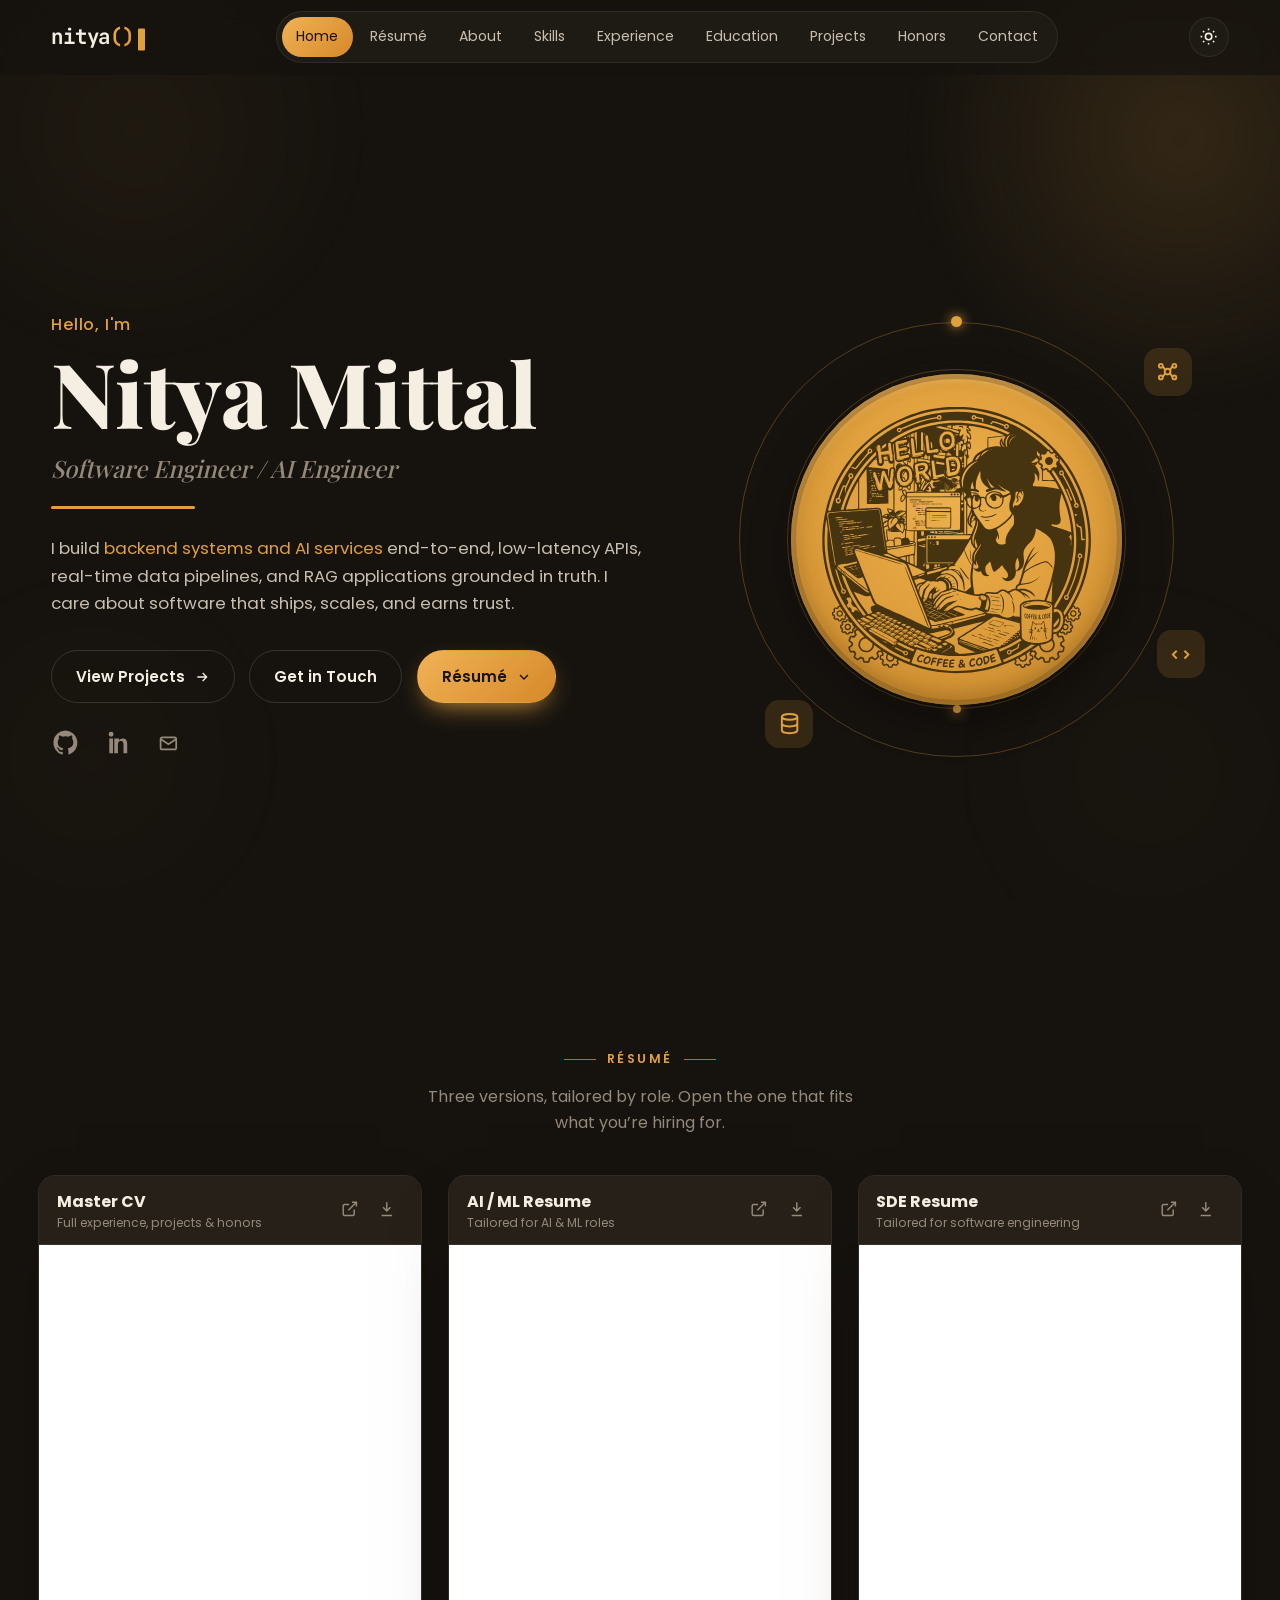
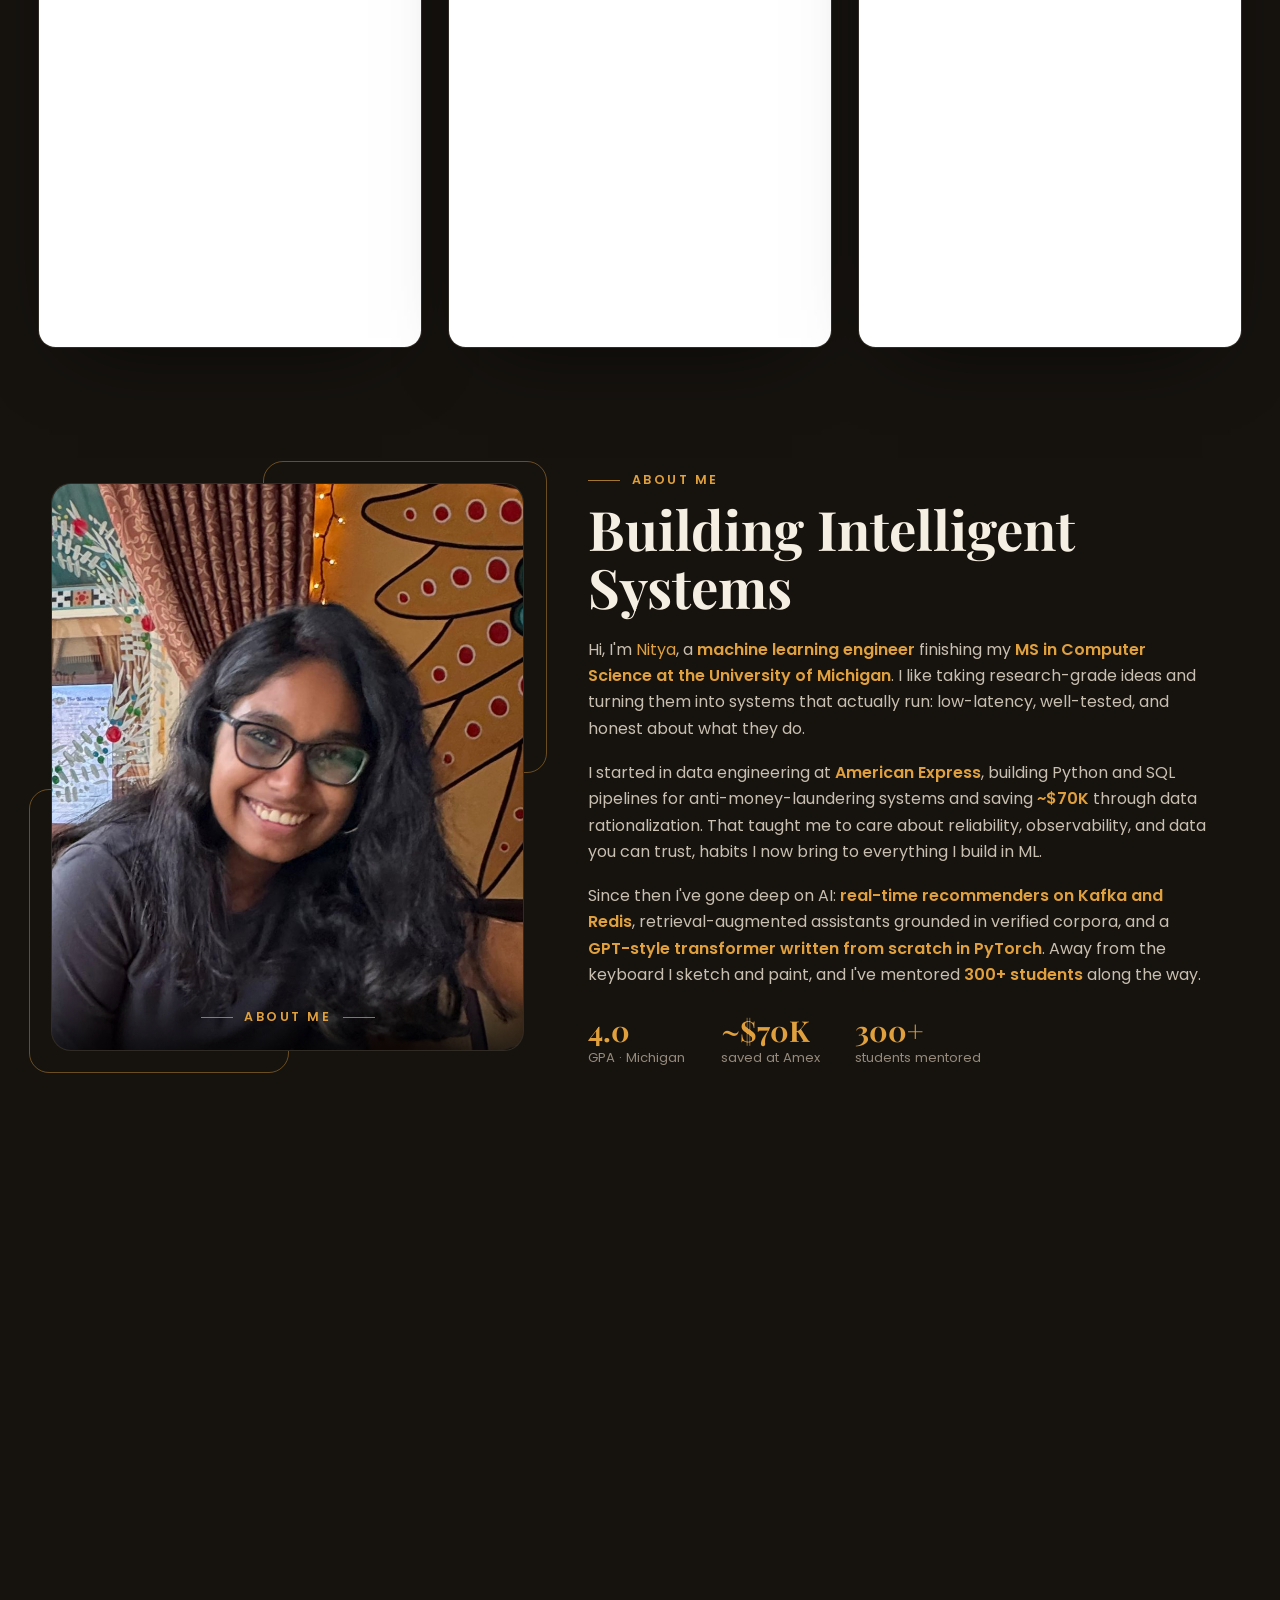
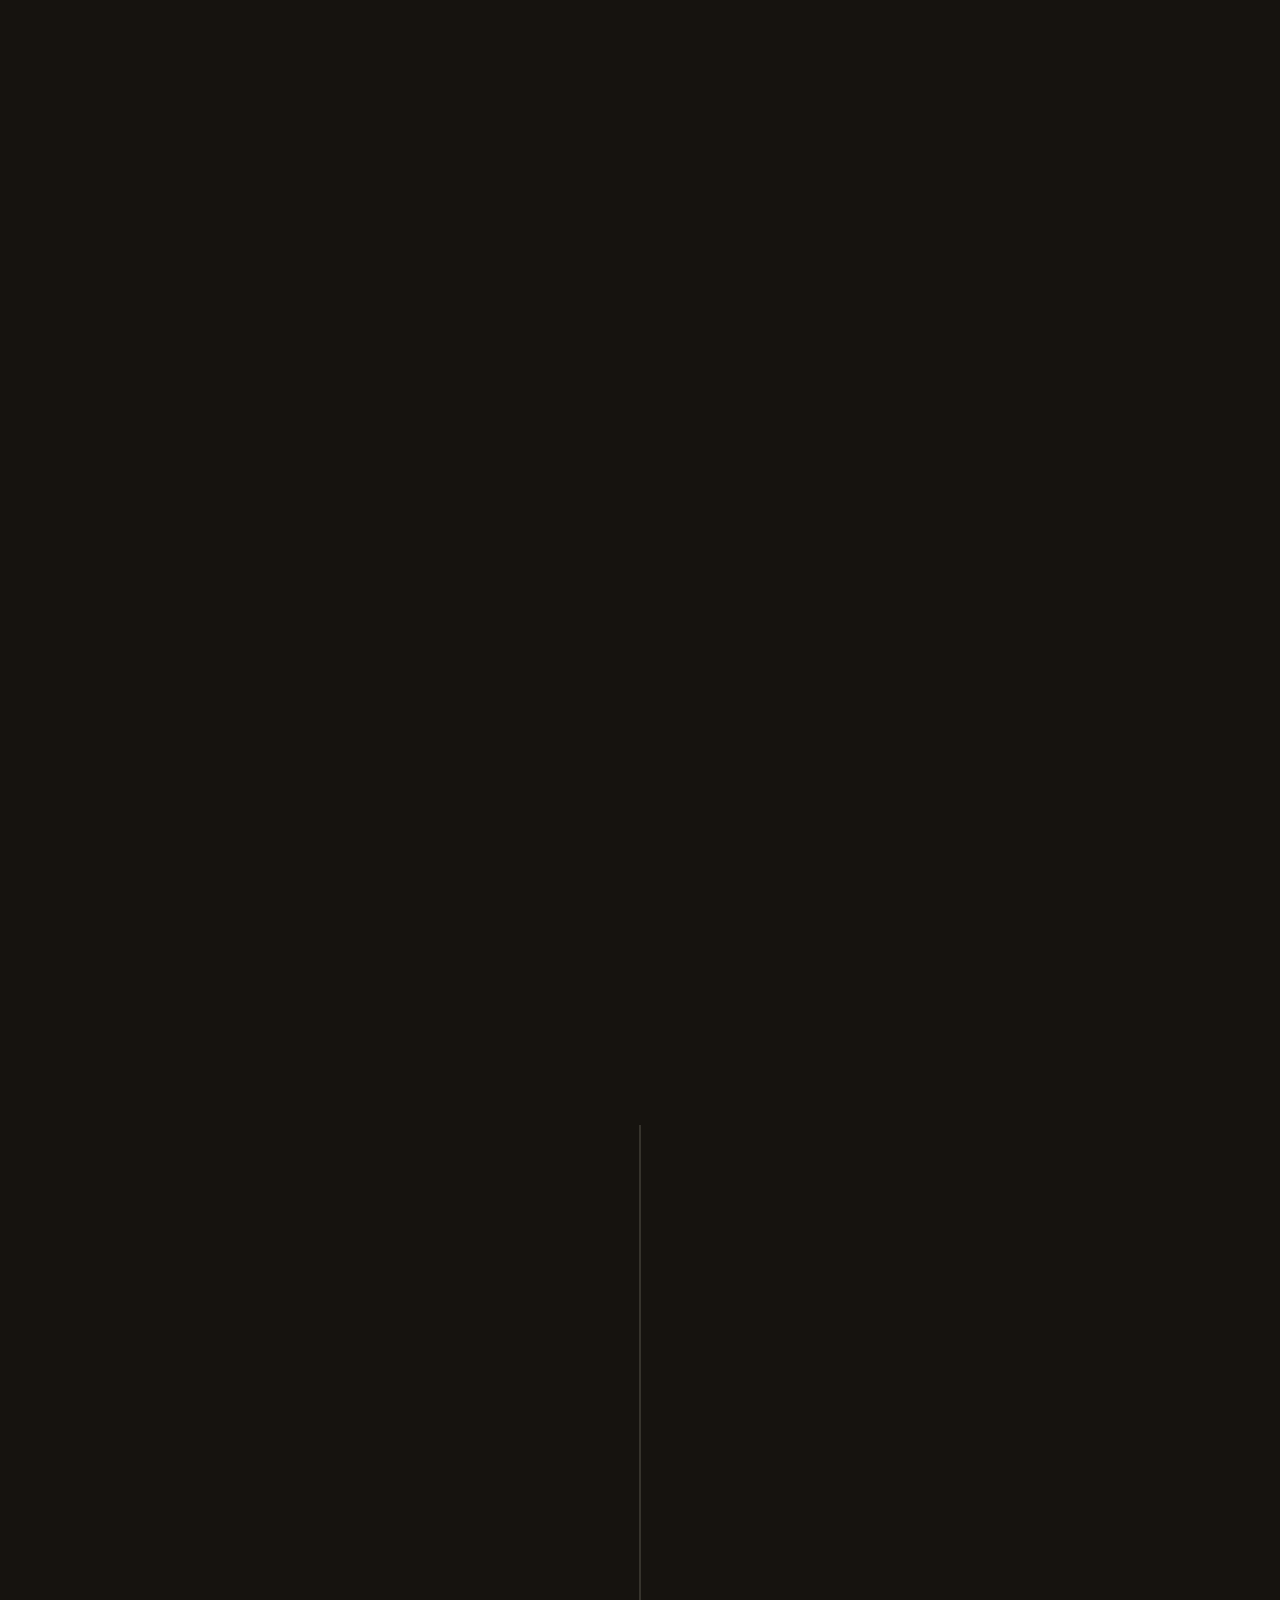
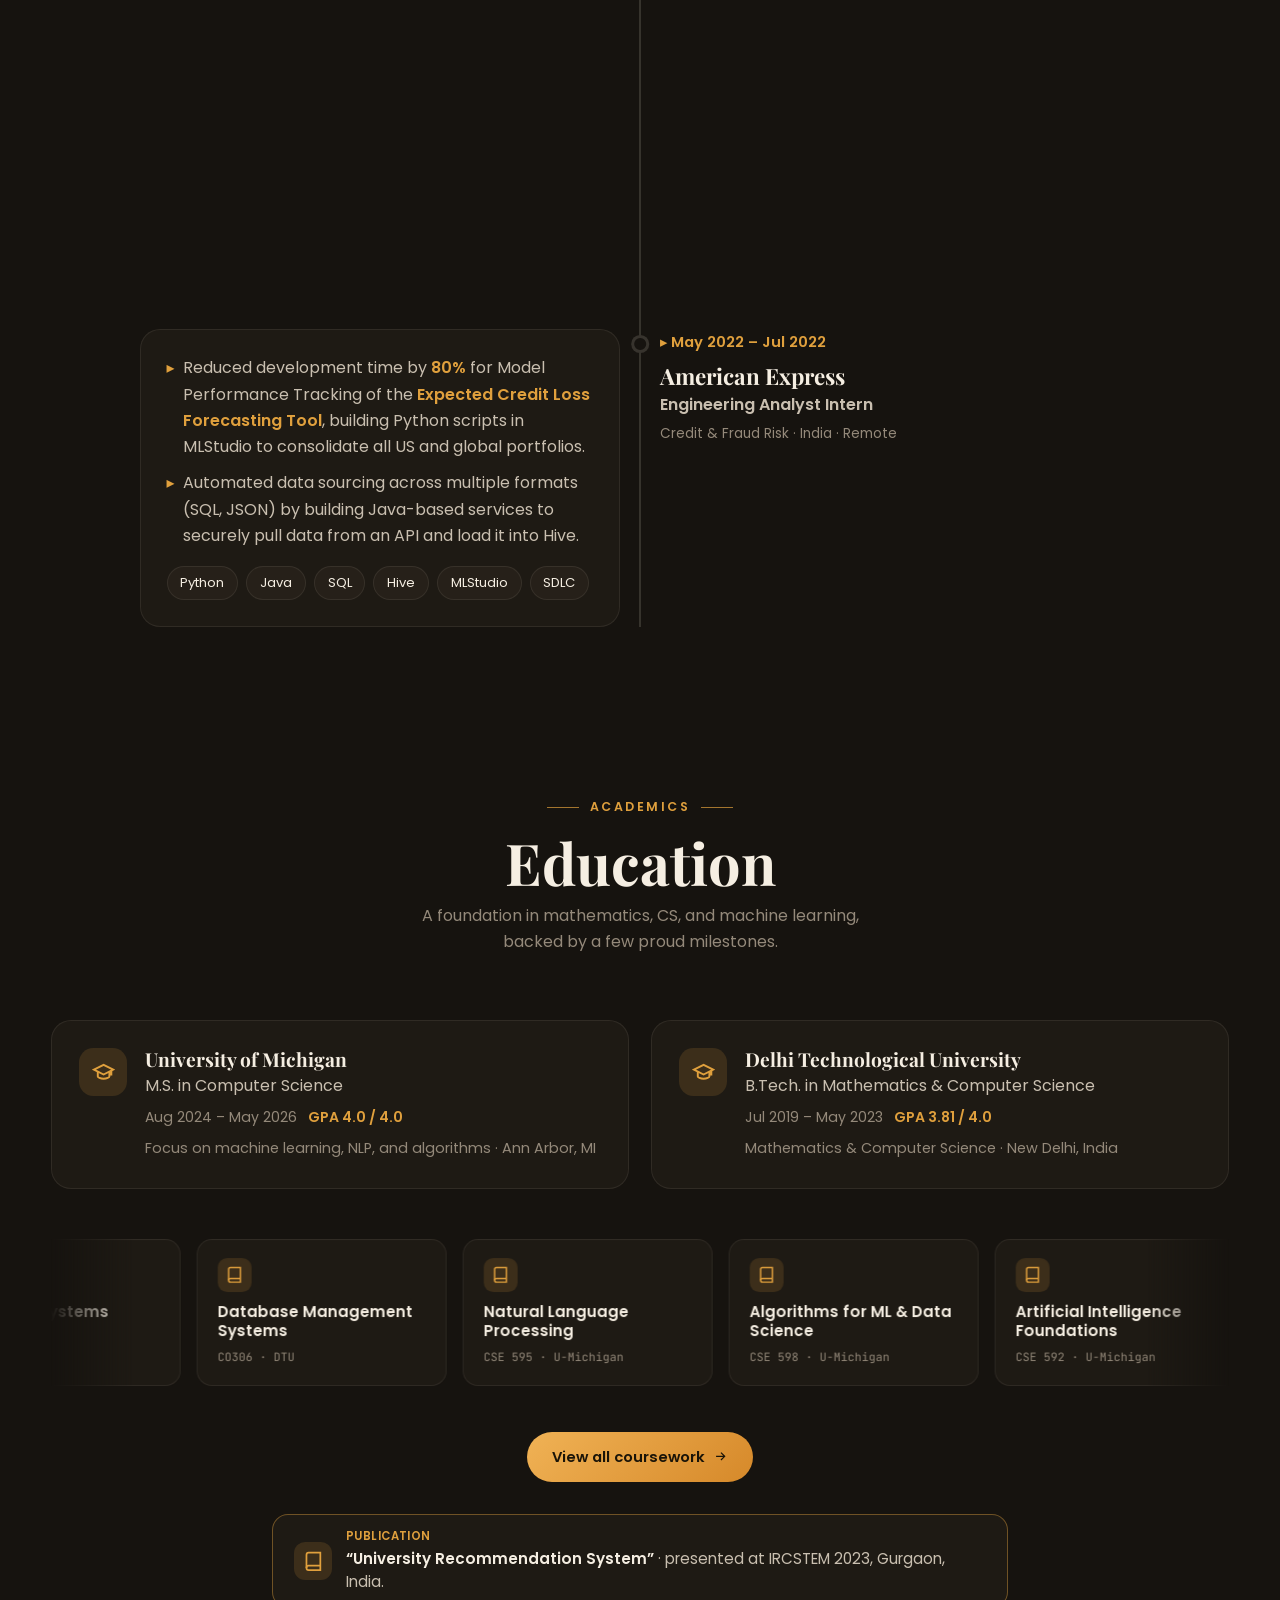
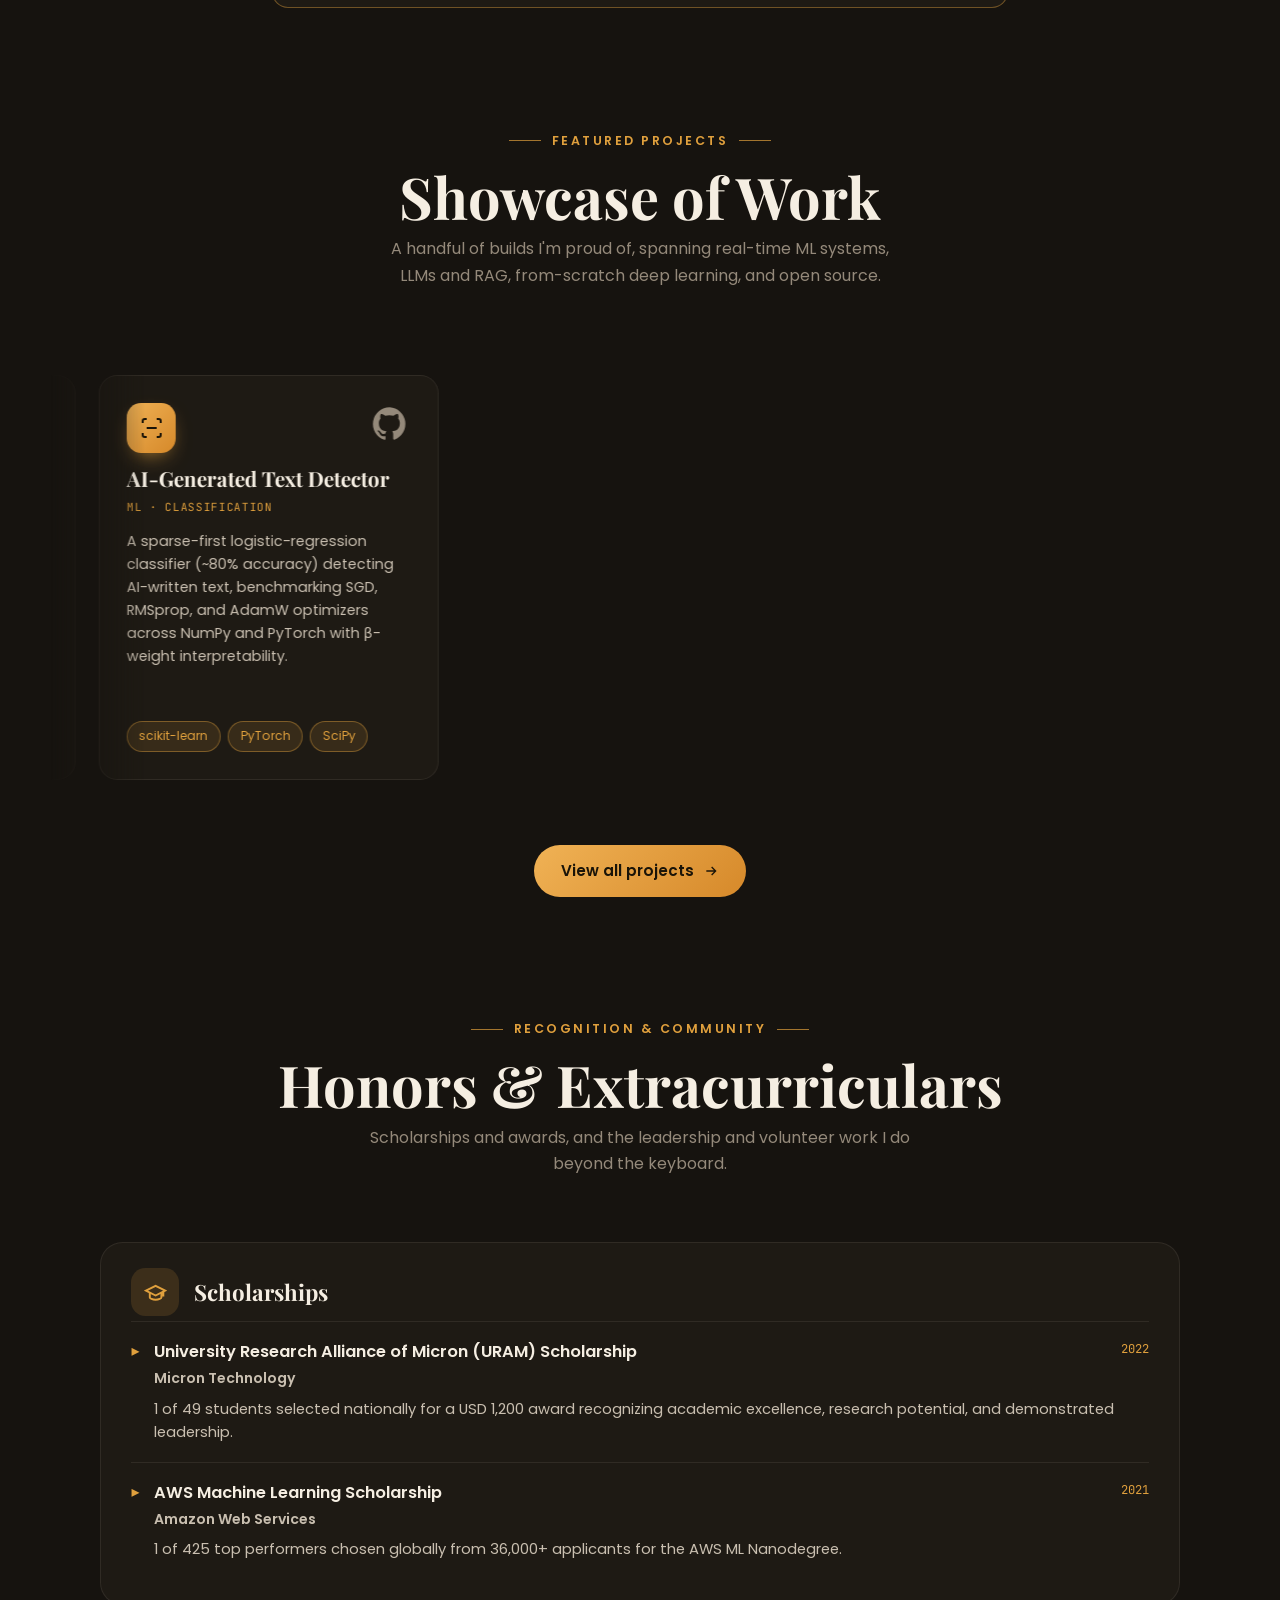
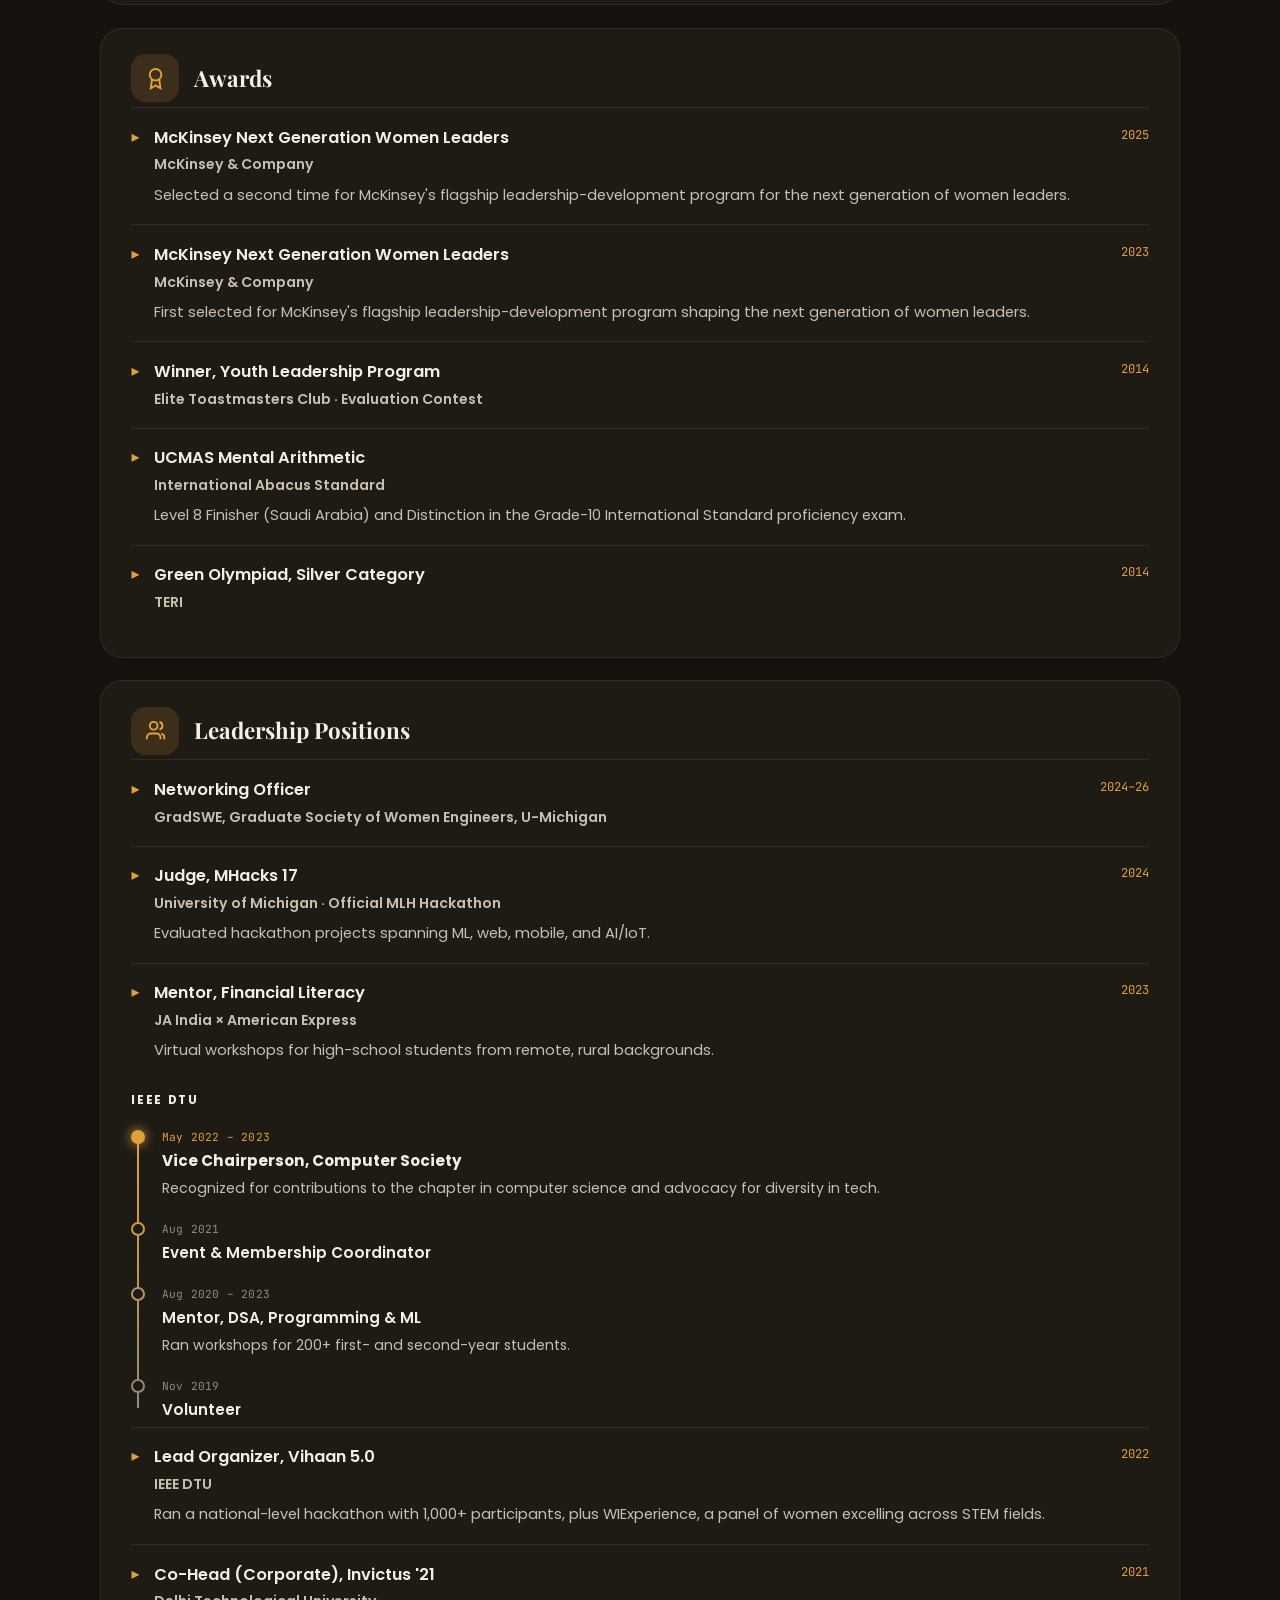
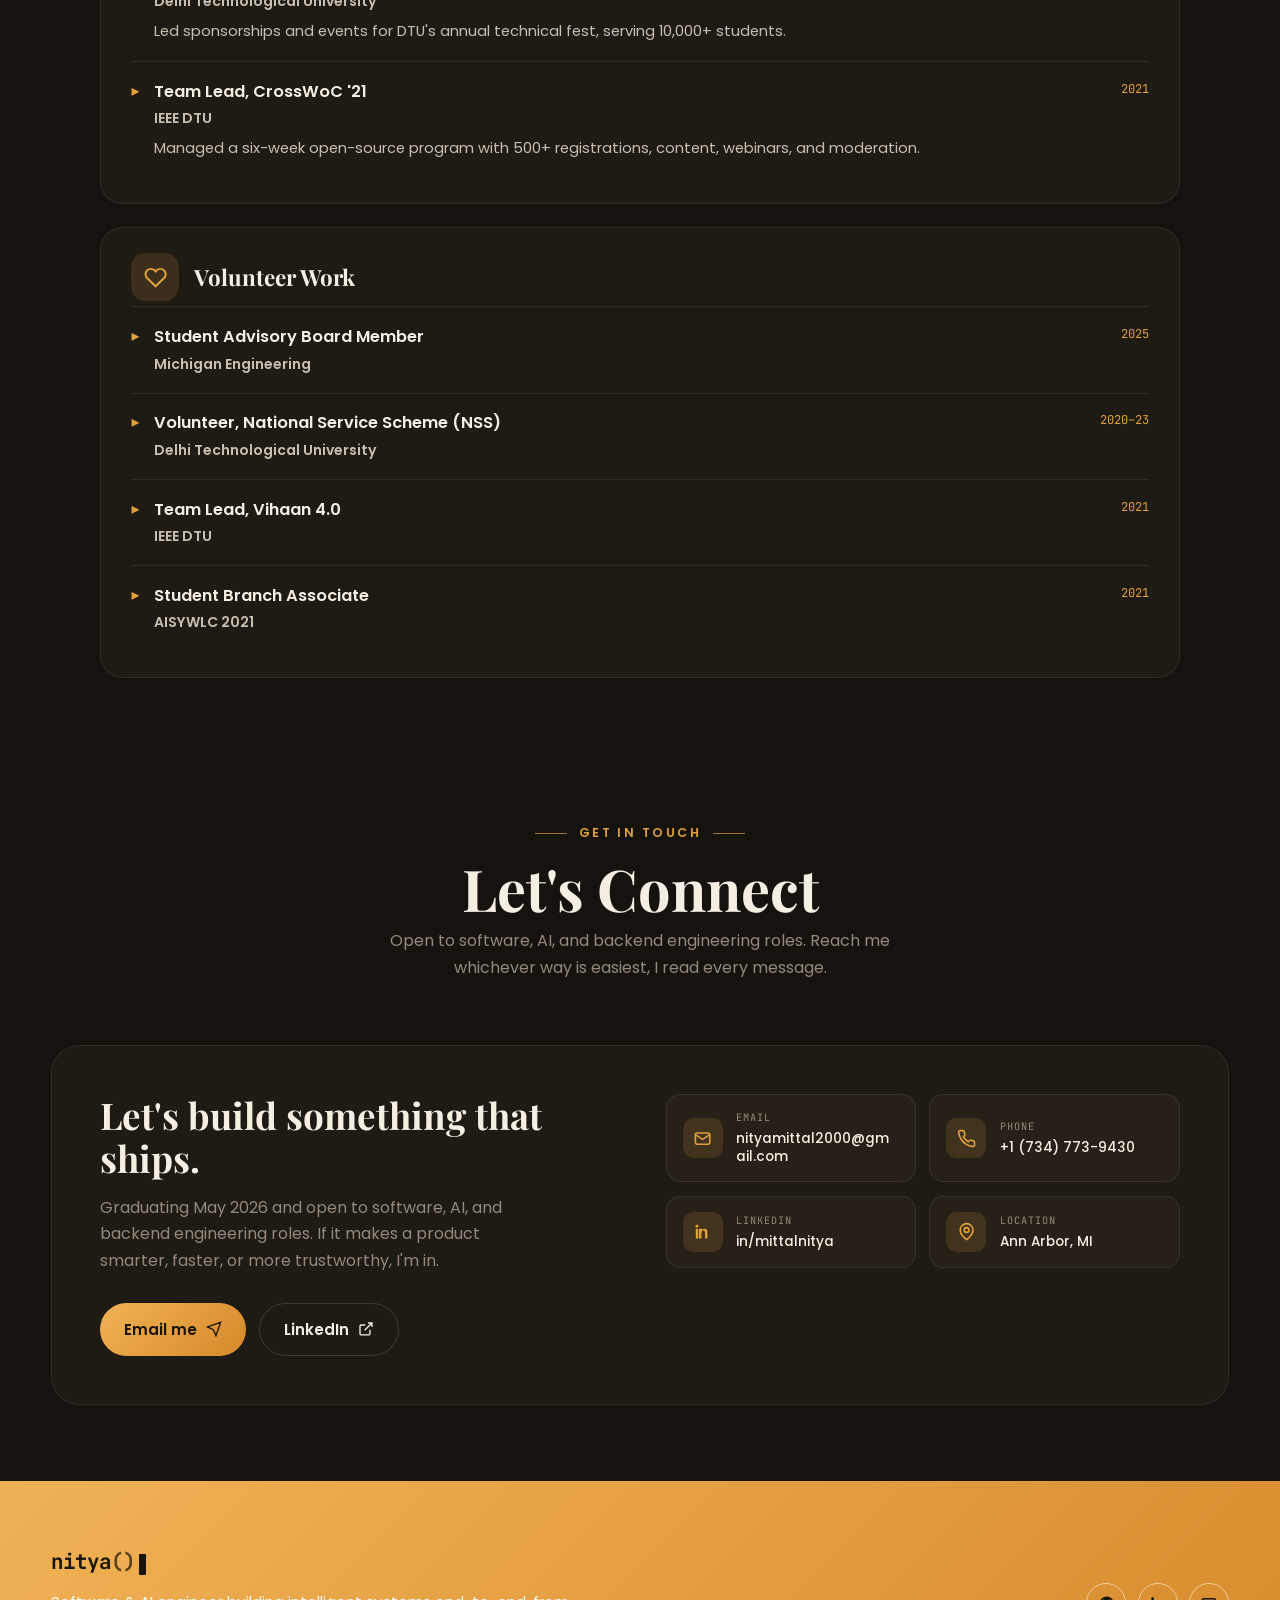
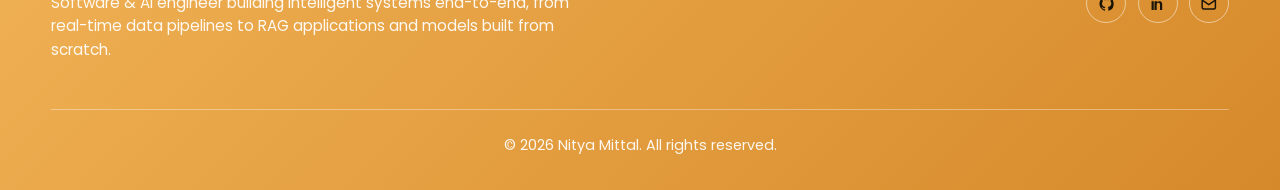
==== index.html @ f38003a7 "Fix dead email links and phone formatting The 'Email me' button, the email contact card, and the two" ====
<!DOCTYPE html>
<html lang="en">
<head>
  <meta charset="utf-8">
  <meta name="viewport" content="width=device-width, initial-scale=1">
  <title>Nitya Mittal — Software & AI Engineer</title>
  <meta name="description" content="Software and AI engineer building backend systems and ML services end-to-end: low-latency APIs, real-time data pipelines, and RAG applications. MS CS at the University of Michigan, previously American Express.">
  <meta property="og:type" content="website">
  <meta property="og:title" content="Nitya Mittal — Software & AI Engineer">
  <meta property="og:description" content="Backend systems and AI services end-to-end: low-latency APIs, real-time data pipelines, and RAG applications grounded in truth.">
  <meta property="og:url" content="https://nityamittal.github.io/portfolio/">
  <meta property="og:image" content="https://nityamittal.github.io/portfolio/assets/img/nitya.jpg">
  <meta name="twitter:card" content="summary">
  <link rel="icon" type="image/svg+xml" href="assets/img/favicon.svg">
  <meta name="theme-color" content="#16130F">
  <link rel="stylesheet" href="css/fonts.css">
  <style>
  *{box-sizing:border-box;margin:0;padding:0}
    html{scroll-behavior:smooth;scroll-padding-top:74px;background:#16130F}
    body{margin:0;-webkit-font-smoothing:antialiased;background:#16130F}
    @keyframes nmPageIn{from{opacity:0}to{opacity:1}}
    #nm-root{animation:nmPageIn .5s ease both}
    #nm-root ::selection{background:var(--orange);color:var(--on-orange)}
    #nm-root>*:not(#nm-glows){position:relative;z-index:1}
    #nm-root a{text-decoration:none;color:inherit}
    #nm-root img{display:block;max-width:100%}
    #nm-proj-track::-webkit-scrollbar{display:none}
    #nm-root[data-theme="light"] #nm-skills img[data-inv="1"]{filter:invert(1)}
    #nm-root[data-theme="light"] #nm-skills img:not([data-inv="1"]){filter:drop-shadow(0 1px 1px rgba(0,0,0,.22))}
    @keyframes nm-spin{to{transform:rotate(360deg)}}
    @keyframes nm-bob{0%,100%{transform:translateY(0)}50%{transform:translateY(-10px)}}
    @keyframes nm-pulse{0%,100%{transform:translate(-50%,-50%) scale(.82);opacity:.4}50%{transform:translate(-50%,-50%) scale(1.12);opacity:.8}}
    @keyframes nm-sheen{0%{background-position:0% 50%}100%{background-position:200% 50%}}
    @media(max-width:880px){
      #nm-navmenu{position:fixed;inset:74px 0 auto 0;flex-direction:column;border-radius:0;padding:1rem;gap:.3rem;background:var(--bg);border:none;border-top:1px solid var(--border);transform:translateY(-130%);transition:transform .32s cubic-bezier(.16,1,.3,1)}
      #nm-navmenu[data-open="1"]{transform:none}
      #nm-navtoggle{display:grid !important}
      #nm-hero{grid-template-columns:1fr !important;text-align:center;gap:3rem;padding-top:3rem}
      #nm-hero .nm-c{justify-content:center;margin-inline:auto}
      #nm-orbit{order:-1}
      #nm-about{grid-template-columns:1fr !important}
      [data-grid]{grid-template-columns:1fr !important}
      #nm-contact-panel{grid-template-columns:1fr !important}
      #nm-footer-grid{grid-template-columns:1fr !important}
      #nm-tl-line{left:14px !important}
      #nm-tl-fill{left:14px !important}
      .nm-tl-item{grid-template-columns:1fr !important;gap:1rem !important;padding-left:40px}
      .nm-tl-item .nm-tl-meta{text-align:left !important;order:0 !important}
      .nm-tl-item .nm-tl-card{order:0 !important}
      .nm-tl-node{left:14px !important}
    }
    @media(prefers-reduced-motion:reduce){*{animation-duration:.001ms !important;animation-iteration-count:1 !important}}
  
  .nm-rdrop:hover .nm-rmenu,.nm-rdrop:focus-within .nm-rmenu{opacity:1 !important;visibility:visible !important;transform:translateY(0) !important}
  .nm-rdrop:hover .nm-rtrigger,.nm-rdrop:focus-within .nm-rtrigger{transform:translateY(-2px) !important;filter:brightness(1.06) !important;box-shadow:0 14px 30px -10px var(--orange) !important}
  .nm-rdrop:hover .nm-rcaret,.nm-rdrop:focus-within .nm-rcaret{transform:rotate(180deg) !important}
  
  @media(max-width:1024px){.nm-resume-grid{grid-template-columns:1fr !important}.nm-resume-grid iframe{height:min(85vh,1000px) !important}}
  
  a[data-copy-email],[data-copy-email]{cursor:pointer}
  #nm-copy-toast{position:fixed;left:50%;bottom:2.4rem;transform:translate(-50%,1.4rem) scale(.96);font-family:'Poppins',system-ui,sans-serif;background:linear-gradient(135deg,#F0B255,#D6892A);color:#1A1408;border:1px solid transparent;border-radius:.9rem;padding:.95rem 1.5rem;font-size:1rem;font-weight:700;letter-spacing:.01em;display:flex;align-items:center;gap:.7rem;box-shadow:0 22px 50px -12px rgba(224,160,61,.65),0 0 0 4px rgba(224,160,61,.22);opacity:0;visibility:hidden;transition:opacity .28s ease,transform .3s cubic-bezier(.16,1,.3,1),visibility .28s ease;z-index:9999;pointer-events:none}
  #nm-copy-toast.show{opacity:1;visibility:visible;transform:translate(-50%,0) scale(1)}
  
  @keyframes nmCaret{0%,49%{opacity:1}50%,100%{opacity:0}}
  </style>
  <noscript>
    <style>[data-reveal]{opacity:1 !important;transform:none !important}</style>
  </noscript>
</head>
<body>
<div id="nm-root" style="--accent-grad:linear-gradient(135deg,#F0B255,#D6892A);--glow:rgba(224,160,61,.5);--orange:#E0A03D;--orange-hover:#F0B255;--orange-deep:#C8862A;--on-orange:#1A1408;--bg:#16130F;--surface:#1E1A14;--surface-2:#262019;--fg:#F5EEE2;--fg-body:#C9BFB0;--fg-muted:#94897A;--border:rgba(255,243,224,.08);--border-strong:rgba(255,243,224,.14);--chip-bg:rgba(224,160,61,.13);--chip-bd:rgba(224,160,61,.42);--badge-bg:rgba(224,160,61,.15);--ring:rgba(224,160,61,.30);background:var(--bg);color:var(--fg-body);font-family:'Poppins',system-ui,sans-serif;line-height:1.65;min-height:100vh;overflow-x:clip;position:relative">

  <div id="nm-glows" aria-hidden="true" style="position:fixed;inset:0;z-index:0;pointer-events:none;overflow:hidden">
    <div id="nm-g-tl" style="position:absolute;top:-18%;left:-12%;width:46vw;height:46vw;border-radius:50%;background:radial-gradient(circle,var(--glow),transparent 66%);filter:blur(26px);opacity:.18;transition:opacity .7s ease,transform 1.5s cubic-bezier(.4,0,.2,1);will-change:opacity,transform"></div>
    <div id="nm-g-tr" style="position:absolute;top:-14%;right:-14%;width:42vw;height:42vw;border-radius:50%;background:radial-gradient(circle,var(--glow),transparent 66%);filter:blur(26px);opacity:.12;transition:opacity .7s ease,transform 1.5s cubic-bezier(.4,0,.2,1);will-change:opacity,transform"></div>
    <div id="nm-g-bl" style="position:absolute;bottom:-16%;left:-14%;width:44vw;height:44vw;border-radius:50%;background:radial-gradient(circle,var(--glow),transparent 66%);filter:blur(26px);opacity:.12;transition:opacity .7s ease,transform 1.5s cubic-bezier(.4,0,.2,1);will-change:opacity,transform"></div>
    <div id="nm-g-br" style="position:absolute;bottom:-18%;right:-12%;width:46vw;height:46vw;border-radius:50%;background:radial-gradient(circle,var(--glow),transparent 66%);filter:blur(26px);opacity:.16;transition:opacity .7s ease,transform 1.5s cubic-bezier(.4,0,.2,1);will-change:opacity,transform"></div>
  </div>

  <header id="nm-header" style="position:sticky;top:0;z-index:50;backdrop-filter:blur(10px);background:color-mix(in srgb,var(--bg) 72%,transparent);border-bottom:1px solid transparent;transition:border-color .32s">
    <div style="width:min(1180px,92vw);margin-inline:auto;display:flex;align-items:center;justify-content:space-between;height:74px">
      <a href="#nm-home" style="display:inline-flex;align-items:center;font-family:'JetBrains Mono',ui-monospace,monospace;font-weight:600;color:var(--fg);font-size:1.3rem;letter-spacing:-.01em">nitya<b style="background:var(--accent-grad);-webkit-background-clip:text;background-clip:text;-webkit-text-fill-color:transparent;color:transparent;font-weight:600">()</b><span style="display:inline-block;width:.6ch;height:1.05em;background:var(--orange);margin-left:4px;transform:translateY(.12em);border-radius:1px;animation:nmCaret 1.1s steps(1) infinite"></span></a>
      <nav id="nm-navmenu" data-open="0" style="display:flex;gap:.2rem;align-items:center;padding:.32rem;border-radius:9999px;background:var(--surface);border:1px solid var(--border);position:relative">
        <span id="nm-navpill" aria-hidden="true" style="position:absolute;top:.32rem;bottom:.32rem;left:0;width:0;border-radius:9999px;background:var(--accent-grad);transform:translateX(0);transition:transform .5s cubic-bezier(.22,1,.36,1),width .5s cubic-bezier(.22,1,.36,1);z-index:0;opacity:0;pointer-events:none"></span>
        <a data-nav="nm-home" href="#nm-home" data-action="closeMenu" style="padding:.5rem .9rem;border-radius:9999px;font-size:.88rem;color:var(--on-orange);background:transparent;position:relative;z-index:1;transition:color .35s ease">Home</a>
        <a data-nav="nm-resume" href="#nm-resume" data-action="closeMenu" style="padding:.5rem .9rem;border-radius:9999px;font-size:.88rem;color:var(--fg-body);background:transparent;position:relative;z-index:1;transition:color .35s ease">Résumé</a>
        <a data-nav="nm-about-sec" href="#nm-about-sec" data-action="closeMenu" style="padding:.5rem .9rem;border-radius:9999px;font-size:.88rem;color:var(--fg-body);background:transparent;position:relative;z-index:1;transition:color .35s ease">About</a>
        <a data-nav="nm-skills" href="#nm-skills" data-action="closeMenu" style="padding:.5rem .9rem;border-radius:9999px;font-size:.88rem;color:var(--fg-body);background:transparent;position:relative;z-index:1;transition:color .35s ease">Skills</a>
        <a data-nav="nm-experience" href="#nm-experience" data-action="closeMenu" style="padding:.5rem .9rem;border-radius:9999px;font-size:.88rem;color:var(--fg-body);background:transparent;position:relative;z-index:1;transition:color .35s ease">Experience</a>
        <a data-nav="nm-education" href="#nm-education" data-action="closeMenu" style="padding:.5rem .9rem;border-radius:9999px;font-size:.88rem;color:var(--fg-body);background:transparent;position:relative;z-index:1;transition:color .35s ease">Education</a>
        <a data-nav="nm-projects" href="#nm-projects" data-action="closeMenu" style="padding:.5rem .9rem;border-radius:9999px;font-size:.88rem;color:var(--fg-body);background:transparent;position:relative;z-index:1;transition:color .35s ease">Projects</a>
        <a data-nav="nm-honors" href="#nm-honors" data-action="closeMenu" style="padding:.5rem .9rem;border-radius:9999px;font-size:.88rem;color:var(--fg-body);background:transparent;position:relative;z-index:1;transition:color .35s ease">Honors</a>
        
        <a data-nav="nm-contact" href="#nm-contact" data-action="closeMenu" style="padding:.5rem .9rem;border-radius:9999px;font-size:.88rem;color:var(--fg-body);background:transparent;position:relative;z-index:1;transition:color .35s ease">Contact</a>
      </nav>
      <div style="display:flex;align-items:center;gap:.6rem">
        <button data-action="themeToggle" aria-label="Toggle theme" style="width:2.5rem;height:2.5rem;border-radius:9999px;display:grid;place-items:center;background:var(--surface);border:1px solid var(--border);color:var(--fg);cursor:pointer;transition:transform .32s cubic-bezier(.16,1,.3,1),border-color .18s,color .18s" style-hover="border-color:var(--orange);color:var(--orange);transform:rotate(-25deg)">
          <svg id="nm-themeicon" viewBox="0 0 24 24" fill="none" stroke="currentColor" stroke-width="2" style="width:1.2rem;height:1.2rem"><circle cx="12" cy="12" r="4"></circle><path d="M12 2v2M12 20v2M5 5l1.5 1.5M17.5 17.5 19 19M2 12h2M20 12h2M5 19l1.5-1.5M17.5 6.5 19 5"></path></svg>
        </button>
        <button id="nm-navtoggle" data-action="menuToggle" aria-label="Menu" style="width:2.5rem;height:2.5rem;border-radius:9999px;display:none;place-items:center;background:var(--surface);border:1px solid var(--border);color:var(--fg);cursor:pointer">
          <svg viewBox="0 0 24 24" fill="none" stroke="currentColor" stroke-width="2" style="width:1.2rem;height:1.2rem"><path d="M3 6h18M3 12h18M3 18h18"></path></svg>
        </button>
      </div>
    </div>
  </header>

  <main>
    <!-- HERO -->
    <section id="nm-home" style="padding:clamp(2rem,4vw,4rem) 0;position:relative">
      <div id="nm-hero" style="width:min(1180px,92vw);margin-inline:auto;display:grid;grid-template-columns:1.05fr .95fr;align-items:center;gap:2rem;min-height:calc(100vh - 74px)">
        <div data-reveal="" data-reveal-up="" style="opacity:0;transform:translateY(28px);transition:opacity .6s cubic-bezier(.16,1,.3,1),transform .6s cubic-bezier(.16,1,.3,1)">
          <p style="color:var(--orange);font-weight:500;letter-spacing:.05em;margin:0">Hello, I'm</p>
          <h1 style="font-family:'Playfair Display',Georgia,serif;color:var(--fg);line-height:1.06;font-weight:800;font-size:clamp(3rem,8vw,5.6rem);margin:.4rem 0 .6rem">Nitya Mittal</h1>
          <p style="font-family:'Playfair Display',Georgia,serif;font-style:italic;color:var(--fg-muted);font-size:clamp(1.1rem,2.4vw,1.5rem);margin:0 0 1.1rem">Software Engineer / AI Engineer</p>
          <div style="width:9rem;height:3px;border-radius:2px;background:var(--orange);margin-bottom:1.6rem"></div>
          <p style="max-width:54ch;font-size:1.05rem;margin:0">I build <span style="color:var(--orange)">backend systems and AI services</span> end-to-end, low-latency APIs, real-time data pipelines, and RAG applications grounded in truth. I care about software that ships, scales, and earns trust.</p>
          <div class="nm-c" style="display:flex;gap:.9rem;margin:2rem 0 1.6rem;flex-wrap:wrap">
            <a href="#nm-projects" style="display:inline-flex;align-items:center;gap:.55rem;border-radius:9999px;padding:.8rem 1.5rem;font-weight:600;font-size:.95rem;cursor:pointer;background:transparent;color:var(--fg);border:1px solid var(--border-strong);transition:transform .32s cubic-bezier(.16,1,.3,1),border-color .18s,color .18s" style-hover="border-color:var(--orange);color:var(--orange);transform:translateY(-2px)">View Projects<svg viewBox="0 0 24 24" fill="none" stroke="currentColor" stroke-width="2" style="width:1.05em;height:1.05em"><path d="M5 12h14M13 6l6 6-6 6"></path></svg></a>
            <a href="#nm-contact" style="display:inline-flex;align-items:center;gap:.55rem;border-radius:9999px;padding:.8rem 1.5rem;font-weight:600;font-size:.95rem;cursor:pointer;background:transparent;color:var(--fg);border:1px solid var(--border-strong);transition:transform .32s cubic-bezier(.16,1,.3,1),border-color .18s,color .18s" style-hover="border-color:var(--orange);color:var(--orange);transform:translateY(-2px)">Get in Touch</a>
            <div class="nm-rdrop" style="position:relative;display:inline-flex"><button type="button" class="nm-rtrigger" aria-haspopup="true" style="display:inline-flex;align-items:center;gap:.55rem;border-radius:9999px;padding:.8rem 1.5rem;font-weight:600;font-size:.95rem;cursor:pointer;background:var(--accent-grad);color:var(--on-orange);border:1px solid transparent;box-shadow:0 10px 26px -10px var(--orange);transition:transform .32s cubic-bezier(.16,1,.3,1),box-shadow .18s,filter .18s;font-family:inherit;text-decoration:none">Résumé <svg viewBox="0 0 24 24" fill="none" stroke="currentColor" stroke-width="2" class="nm-rcaret" style="width:1.05em;height:1.05em;transition:transform .3s ease"><path d="M6 9l6 6 6-6"></path></svg></button><div class="nm-rmenu" style="position:absolute;top:100%;left:0;padding-top:.6rem;opacity:0;visibility:hidden;transform:translateY(8px);transition:opacity .26s ease,transform .26s cubic-bezier(.16,1,.3,1),visibility .26s ease;z-index:60"><div style="min-width:248px;padding:.4rem;border-radius:1rem;background:var(--surface);border:1px solid var(--border);box-shadow:0 20px 44px -14px rgba(0,0,0,.55);display:flex;flex-direction:column;gap:.12rem"><span style="padding:.5rem .72rem .3rem;font-family:'JetBrains Mono',ui-monospace,monospace;font-size:.64rem;letter-spacing:.14em;text-transform:uppercase;color:var(--fg-body);opacity:.7">Choose by role</span><a href="Nitya-Mittal-Master-CV.pdf" target="_blank" rel="noopener" class="nm-ritem" style="display:flex;flex-direction:column;gap:.12rem;padding:.6rem .72rem;border-radius:.7rem;text-decoration:none;color:var(--fg);background:transparent;transition:background .2s ease,color .2s ease" style-hover="background:var(--accent-grad);color:var(--on-orange)"><span style="font-weight:600;font-size:.92rem;line-height:1.2">Master CV</span><span style="font-size:.74rem;opacity:.72;line-height:1.25">Full experience, projects &amp; honors</span></a><a href="Nitya-Mittal-AI-Resume.pdf" target="_blank" rel="noopener" class="nm-ritem" style="display:flex;flex-direction:column;gap:.12rem;padding:.6rem .72rem;border-radius:.7rem;text-decoration:none;color:var(--fg);background:transparent;transition:background .2s ease,color .2s ease" style-hover="background:var(--accent-grad);color:var(--on-orange)"><span style="font-weight:600;font-size:.92rem;line-height:1.2">AI / ML Resume</span><span style="font-size:.74rem;opacity:.72;line-height:1.25">Tailored for AI &amp; ML roles</span></a><a href="Nitya-Mittal-SDE-Resume.pdf" target="_blank" rel="noopener" class="nm-ritem" style="display:flex;flex-direction:column;gap:.12rem;padding:.6rem .72rem;border-radius:.7rem;text-decoration:none;color:var(--fg);background:transparent;transition:background .2s ease,color .2s ease" style-hover="background:var(--accent-grad);color:var(--on-orange)"><span style="font-weight:600;font-size:.92rem;line-height:1.2">SDE Resume</span><span style="font-size:.74rem;opacity:.72;line-height:1.25">Tailored for software engineering</span></a></div></div></div>
          </div>
          <div class="nm-c" style="display:flex;gap:1.5rem;color:var(--fg-muted);align-items:center">
            <a href="https://github.com/nityamittal" target="_blank" rel="noopener" aria-label="GitHub" style="transition:color .18s,transform .18s" style-hover="color:var(--orange);transform:translateY(-2px)"><svg viewBox="0 0 24 24" fill="currentColor" style="width:1.85rem;height:1.85rem"><path d="M12 2A10 10 0 0 0 8.8 21.5c.5.1.7-.2.7-.5v-1.7c-2.8.6-3.4-1.3-3.4-1.3-.5-1.2-1.1-1.5-1.1-1.5-.9-.6.1-.6.1-.6 1 .1 1.5 1 1.5 1 .9 1.5 2.3 1.1 2.9.8.1-.6.3-1.1.6-1.3-2.2-.3-4.6-1.1-4.6-5 0-1.1.4-2 1-2.7-.1-.3-.4-1.3.1-2.6 0 0 .8-.3 2.7 1a9.4 9.4 0 0 1 5 0c1.9-1.3 2.7-1 2.7-1 .5 1.3.2 2.3.1 2.6.6.7 1 1.6 1 2.7 0 3.9-2.4 4.7-4.6 5 .3.3.6.9.6 1.8v2.7c0 .3.2.6.7.5A10 10 0 0 0 12 2Z"></path></svg></a>
            <a href="https://www.linkedin.com/in/mittalnitya/" target="_blank" rel="noopener" aria-label="LinkedIn" style="transition:color .18s,transform .18s" style-hover="color:var(--orange);transform:translateY(-2px)"><svg viewBox="0 0 24 24" fill="currentColor" style="width:1.85rem;height:1.85rem"><path d="M6.94 5a2 2 0 1 1-4 0 2 2 0 0 1 4 0ZM3.5 8.5h3v12h-3v-12Zm5 0h2.9v1.6h.04c.4-.76 1.4-1.6 2.9-1.6 3.1 0 3.66 2 3.66 4.7v7.3h-3v-6.5c0-1.55-.03-3.5-2.1-3.5s-2.4 1.65-2.4 3.4v6.6h-3v-12Z"></path></svg></a>
            <a href="mailto:nityamittal2000@gmail.com" data-copy-email="nityamittal2000@gmail.com" aria-label="Email" style="transition:color .18s,transform .18s" style-hover="color:var(--orange);transform:translateY(-2px)"><svg viewBox="0 0 24 24" fill="none" stroke="currentColor" stroke-width="2" style="width:1.3rem;height:1.3rem"><rect x="3" y="5" width="18" height="14" rx="2"></rect><path d="m3 7 9 6 9-6"></path></svg></a>
          </div>
        </div>
        <div id="nm-orbit" data-reveal="" style="opacity:0;transition:opacity .6s cubic-bezier(.16,1,.3,1);position:relative;aspect-ratio:1;width:min(34vw,440px);margin-inline:auto;display:grid;place-items:center" aria-hidden="true">
          <div style="position:absolute;inset:0;border-radius:50%;border:1px solid var(--ring)"></div>
          <div style="position:absolute;inset:11%;border-radius:50%;border:1px solid var(--ring)"></div>
          <div style="position:absolute;inset:23%;border-radius:50%;border:1px solid var(--ring)"></div>
          <div style="position:absolute;inset:0;animation:nm-spin 38s linear infinite"><span style="position:absolute;width:.7rem;height:.7rem;border-radius:50%;background:var(--orange);box-shadow:0 0 12px var(--orange);top:-.35rem;left:calc(50% - .35rem)"></span></div>
          <div style="position:absolute;inset:11%;animation:nm-spin 52s linear infinite reverse"><span style="position:absolute;width:.5rem;height:.5rem;border-radius:50%;background:var(--orange);box-shadow:0 0 12px var(--orange);bottom:-.25rem;left:calc(50% - .25rem)"></span></div>
          <div style="position:absolute;inset:23%;animation:nm-spin 44s linear infinite"><span style="position:absolute;width:.45rem;height:.45rem;border-radius:50%;background:var(--orange);box-shadow:0 0 10px var(--orange);top:-.22rem;left:calc(50% - .22rem)"></span></div>
          <div aria-hidden="true" style="position:absolute;left:50%;top:50%;width:82%;height:82%;transform:translate(-50%,-50%);border-radius:50%;background:radial-gradient(circle,color-mix(in srgb,var(--orange) 55%,transparent),transparent 68%);filter:blur(20px);opacity:.6;z-index:1"></div>
          <div style="position:relative;z-index:2;width:76%;height:76%;border-radius:50%;display:grid;place-items:center;background:radial-gradient(circle at 50% 38%,#EBB04C 0%,#E0A03D 45%,#C5862C 100%);box-shadow:inset 0 0 0 5px rgba(120,80,20,.38),inset 0 3px 10px rgba(255,232,190,.5),inset 0 -8px 22px rgba(110,70,16,.45),0 14px 40px rgba(0,0,0,.4);animation:nm-bob 6s cubic-bezier(.16,1,.3,1) infinite">
            <img src="assets/img/hero-badge.svg" alt="Nitya Mittal, coffee &amp; code" style="width:88%;height:88%;object-fit:contain">
          </div>
          <span style="position:absolute;z-index:3;top:6%;right:-4%;animation:nm-bob 5s cubic-bezier(.16,1,.3,1) .6s infinite;width:3rem;height:3rem;display:grid;place-items:center;border-radius:.9rem;background:var(--badge-bg);color:var(--orange)"><svg viewBox="0 0 24 24" fill="none" stroke="currentColor" stroke-width="2" style="width:1.45rem;height:1.45rem"><circle cx="12" cy="12" r="3"></circle><circle cx="5" cy="6" r="2"></circle><circle cx="19" cy="6" r="2"></circle><circle cx="5" cy="18" r="2"></circle><circle cx="19" cy="18" r="2"></circle><path d="M7 6.5 10 11M17 6.5 14 11M7 17.5 10 13M17 17.5 14 13"></path></svg></span>
          <span style="position:absolute;z-index:3;bottom:18%;right:-7%;animation:nm-bob 5s cubic-bezier(.16,1,.3,1) 1.6s infinite;width:3rem;height:3rem;display:grid;place-items:center;border-radius:.9rem;background:var(--badge-bg);color:var(--orange)"><svg viewBox="0 0 24 24" fill="none" stroke="currentColor" stroke-width="2" style="width:1.45rem;height:1.45rem"><path d="m8 8-4 4 4 4M16 8l4 4-4 4"></path></svg></span>
          <span style="position:absolute;z-index:3;bottom:2%;left:6%;animation:nm-bob 5s cubic-bezier(.16,1,.3,1) 1.1s infinite;width:3rem;height:3rem;display:grid;place-items:center;border-radius:.9rem;background:var(--badge-bg);color:var(--orange)"><svg viewBox="0 0 24 24" fill="none" stroke="currentColor" stroke-width="2" style="width:1.45rem;height:1.45rem"><ellipse cx="12" cy="5" rx="8" ry="3"></ellipse><path d="M4 5v14c0 1.7 3.6 3 8 3s8-1.3 8-3V5M4 12c0 1.7 3.6 3 8 3s8-1.3 8-3"></path></svg></span>
        </div>
      </div>
    </section>

    <section id="nm-resume" style="padding:clamp(1.5rem,3vw,2.4rem) 0 clamp(3.2rem,6vw,5.5rem);position:relative"><div style="width:min(1500px,94vw);margin-inline:auto"><div data-reveal="" data-reveal-up="" style="opacity:0;transform:translateY(28px);transition:opacity .6s cubic-bezier(.16,1,.3,1),transform .6s cubic-bezier(.16,1,.3,1);text-align:center;margin-bottom:clamp(1.6rem,3vw,2.4rem)"><span style="display:inline-flex;align-items:center;gap:.7rem;justify-content:center;font-weight:600;font-size:.78rem;letter-spacing:.2em;text-transform:uppercase;color:var(--orange)"><span style="width:2rem;height:1px;background:var(--orange);opacity:.7"></span>Résumé<span style="width:2rem;height:1px;background:var(--orange);opacity:.7"></span></span><p style="margin:.9rem auto 0;max-width:46ch;color:var(--fg-muted);font-size:1rem">Three versions, tailored by role. Open the one that fits what you’re hiring for.</p></div><div class="nm-resume-grid" style="display:grid;grid-template-columns:repeat(3,1fr);gap:clamp(1rem,2vw,1.6rem);align-items:start"><div data-reveal="" data-reveal-up="" style="opacity:0;transform:translateY(28px);transition:opacity .6s cubic-bezier(.16,1,.3,1),transform .6s cubic-bezier(.16,1,.3,1);display:flex;flex-direction:column;background:var(--surface);border:1px solid var(--border);border-radius:1.1rem;overflow:hidden;box-shadow:0 30px 80px -40px rgba(0,0,0,.7)"><div style="padding:1rem 1.1rem .85rem;border-bottom:1px solid var(--border);background:var(--surface-2)"><div style="display:flex;align-items:flex-start;justify-content:space-between;gap:.6rem"><div style="min-width:0"><div style="font-weight:700;font-size:1rem;color:var(--fg);line-height:1.2">Master CV</div><div style="font-size:.76rem;color:var(--fg-muted);margin-top:.2rem;line-height:1.3">Full experience, projects &amp; honors</div></div><div style="display:flex;align-items:center;gap:.25rem;flex:none"><a href="Nitya-Mittal-Master-CV.pdf" target="_blank" rel="noopener" title="Open in new tab" aria-label="Open in new tab" style="width:2.1rem;height:2.1rem;border-radius:.55rem;display:grid;place-items:center;color:var(--fg-muted);transition:background-color .18s,color .18s" style-hover="background:var(--badge-bg);color:var(--orange)"><svg viewBox="0 0 24 24" fill="none" stroke="currentColor" stroke-width="2" style="width:1.1rem;height:1.1rem"><path d="M15 3h6v6M10 14 21 3M18 13v6a2 2 0 0 1-2 2H5a2 2 0 0 1-2-2V8a2 2 0 0 1 2-2h6"></path></svg></a><a href="Nitya-Mittal-Master-CV.pdf" download="" title="Download" aria-label="Download" style="width:2.1rem;height:2.1rem;border-radius:.55rem;display:grid;place-items:center;color:var(--fg-muted);transition:background-color .18s,color .18s" style-hover="background:var(--badge-bg);color:var(--orange)"><svg viewBox="0 0 24 24" fill="none" stroke="currentColor" stroke-width="2" style="width:1.1rem;height:1.1rem"><path d="M12 3v12M7 10l5 5 5-5M5 21h14"></path></svg></a></div></div></div><iframe src="Nitya-Mittal-Master-CV.pdf#view=FitH&amp;toolbar=0&amp;navpanes=0" title="Master CV" loading="lazy" style="width:100%;height:min(78vh,920px);border:0;display:block;background:#fff"></iframe></div><div data-reveal="" data-reveal-up="" style="opacity:0;transform:translateY(28px);transition:opacity .6s cubic-bezier(.16,1,.3,1),transform .6s cubic-bezier(.16,1,.3,1);display:flex;flex-direction:column;background:var(--surface);border:1px solid var(--border);border-radius:1.1rem;overflow:hidden;box-shadow:0 30px 80px -40px rgba(0,0,0,.7)"><div style="padding:1rem 1.1rem .85rem;border-bottom:1px solid var(--border);background:var(--surface-2)"><div style="display:flex;align-items:flex-start;justify-content:space-between;gap:.6rem"><div style="min-width:0"><div style="font-weight:700;font-size:1rem;color:var(--fg);line-height:1.2">AI / ML Resume</div><div style="font-size:.76rem;color:var(--fg-muted);margin-top:.2rem;line-height:1.3">Tailored for AI &amp; ML roles</div></div><div style="display:flex;align-items:center;gap:.25rem;flex:none"><a href="Nitya-Mittal-AI-Resume.pdf" target="_blank" rel="noopener" title="Open in new tab" aria-label="Open in new tab" style="width:2.1rem;height:2.1rem;border-radius:.55rem;display:grid;place-items:center;color:var(--fg-muted);transition:background-color .18s,color .18s" style-hover="background:var(--badge-bg);color:var(--orange)"><svg viewBox="0 0 24 24" fill="none" stroke="currentColor" stroke-width="2" style="width:1.1rem;height:1.1rem"><path d="M15 3h6v6M10 14 21 3M18 13v6a2 2 0 0 1-2 2H5a2 2 0 0 1-2-2V8a2 2 0 0 1 2-2h6"></path></svg></a><a href="Nitya-Mittal-AI-Resume.pdf" download="" title="Download" aria-label="Download" style="width:2.1rem;height:2.1rem;border-radius:.55rem;display:grid;place-items:center;color:var(--fg-muted);transition:background-color .18s,color .18s" style-hover="background:var(--badge-bg);color:var(--orange)"><svg viewBox="0 0 24 24" fill="none" stroke="currentColor" stroke-width="2" style="width:1.1rem;height:1.1rem"><path d="M12 3v12M7 10l5 5 5-5M5 21h14"></path></svg></a></div></div></div><iframe src="Nitya-Mittal-AI-Resume.pdf#view=FitH&amp;toolbar=0&amp;navpanes=0" title="AI / ML Resume" loading="lazy" style="width:100%;height:min(78vh,920px);border:0;display:block;background:#fff"></iframe></div><div data-reveal="" data-reveal-up="" style="opacity:0;transform:translateY(28px);transition:opacity .6s cubic-bezier(.16,1,.3,1),transform .6s cubic-bezier(.16,1,.3,1);display:flex;flex-direction:column;background:var(--surface);border:1px solid var(--border);border-radius:1.1rem;overflow:hidden;box-shadow:0 30px 80px -40px rgba(0,0,0,.7)"><div style="padding:1rem 1.1rem .85rem;border-bottom:1px solid var(--border);background:var(--surface-2)"><div style="display:flex;align-items:flex-start;justify-content:space-between;gap:.6rem"><div style="min-width:0"><div style="font-weight:700;font-size:1rem;color:var(--fg);line-height:1.2">SDE Resume</div><div style="font-size:.76rem;color:var(--fg-muted);margin-top:.2rem;line-height:1.3">Tailored for software engineering</div></div><div style="display:flex;align-items:center;gap:.25rem;flex:none"><a href="Nitya-Mittal-SDE-Resume.pdf" target="_blank" rel="noopener" title="Open in new tab" aria-label="Open in new tab" style="width:2.1rem;height:2.1rem;border-radius:.55rem;display:grid;place-items:center;color:var(--fg-muted);transition:background-color .18s,color .18s" style-hover="background:var(--badge-bg);color:var(--orange)"><svg viewBox="0 0 24 24" fill="none" stroke="currentColor" stroke-width="2" style="width:1.1rem;height:1.1rem"><path d="M15 3h6v6M10 14 21 3M18 13v6a2 2 0 0 1-2 2H5a2 2 0 0 1-2-2V8a2 2 0 0 1 2-2h6"></path></svg></a><a href="Nitya-Mittal-SDE-Resume.pdf" download="" title="Download" aria-label="Download" style="width:2.1rem;height:2.1rem;border-radius:.55rem;display:grid;place-items:center;color:var(--fg-muted);transition:background-color .18s,color .18s" style-hover="background:var(--badge-bg);color:var(--orange)"><svg viewBox="0 0 24 24" fill="none" stroke="currentColor" stroke-width="2" style="width:1.1rem;height:1.1rem"><path d="M12 3v12M7 10l5 5 5-5M5 21h14"></path></svg></a></div></div></div><iframe src="Nitya-Mittal-SDE-Resume.pdf#view=FitH&amp;toolbar=0&amp;navpanes=0" title="SDE Resume" loading="lazy" style="width:100%;height:min(78vh,920px);border:0;display:block;background:#fff"></iframe></div></div></div></section>

    <!-- ABOUT -->
    <section id="nm-about-sec" style="padding:clamp(1.5rem,3vw,2.4rem) 0 clamp(3.2rem,6vw,5.5rem);position:relative">
      <div id="nm-about" style="width:min(1180px,92vw);margin-inline:auto;display:grid;grid-template-columns:.85fr 1.15fr;gap:clamp(2rem,5vw,4.5rem);align-items:center">
        <div data-reveal="" data-reveal-up="" style="opacity:0;transform:translateY(28px);transition:opacity .6s cubic-bezier(.16,1,.3,1),transform .6s cubic-bezier(.16,1,.3,1);position:relative">
          <span style="position:absolute;inset:-1.4rem -1.4rem auto auto;width:60%;height:55%;border:1px solid var(--chip-bd);border-radius:1.25rem"></span>
          <span style="position:absolute;inset:auto auto -1.4rem -1.4rem;width:55%;height:50%;border:1px solid var(--chip-bd);border-radius:1.25rem"></span>
          <div style="position:relative;border-radius:1.25rem;overflow:hidden;border:1px solid var(--border);background:var(--surface);aspect-ratio:3/3.6">
            <img src="assets/img/nitya.jpg" alt="Nitya Mittal" style="width:100%;height:100%;object-fit:cover;object-position:center">
            <div style="position:absolute;inset:auto 0 0 0;padding:1.4rem;text-align:center;background:linear-gradient(transparent,rgba(0,0,0,.65))">
              <span style="display:inline-flex;align-items:center;gap:.7rem;justify-content:center;font-weight:600;font-size:.78rem;letter-spacing:.2em;text-transform:uppercase;color:var(--orange)"><span style="width:2rem;height:1px;background:var(--orange);opacity:.7"></span>About Me<span style="width:2rem;height:1px;background:var(--orange);opacity:.7"></span></span>
            </div>
          </div>
        </div>
        <div data-reveal="" data-reveal-up="" style="opacity:0;transform:translateY(28px);transition:opacity .6s cubic-bezier(.16,1,.3,1),transform .6s cubic-bezier(.16,1,.3,1)">
          <span style="display:inline-flex;align-items:center;gap:.7rem;font-weight:600;font-size:.78rem;letter-spacing:.2em;text-transform:uppercase;color:var(--orange)"><span style="width:2rem;height:1px;background:var(--orange);opacity:.7"></span>About Me</span>
          <h2 style="font-family:'Playfair Display',Georgia,serif;color:var(--fg);line-height:1.06;font-weight:700;font-size:clamp(2rem,5vw,3.4rem);margin:.6rem 0 1.3rem">Building Intelligent Systems</h2>
          <p style="margin-bottom:1.1rem;max-width:62ch">Hi, I'm <span style="color:var(--orange)">Nitya</span>, a <strong style="color:var(--orange);font-weight:600">machine learning engineer</strong> finishing my <strong style="color:var(--orange);font-weight:600">MS in Computer Science at the University of Michigan</strong>. I like taking research-grade ideas and turning them into systems that actually run: low-latency, well-tested, and honest about what they do.</p>
          <p style="margin-bottom:1.1rem;max-width:62ch">I started in data engineering at <strong style="color:var(--orange);font-weight:600">American Express</strong>, building Python and SQL pipelines for anti-money-laundering systems and saving <strong style="color:var(--orange);font-weight:600">~$70K</strong> through data rationalization. That taught me to care about reliability, observability, and data you can trust, habits I now bring to everything I build in ML.</p>
          <p style="margin-bottom:1.1rem;max-width:62ch">Since then I've gone deep on AI: <strong style="color:var(--orange);font-weight:600">real-time recommenders on Kafka and Redis</strong>, retrieval-augmented assistants grounded in verified corpora, and a <strong style="color:var(--orange);font-weight:600">GPT-style transformer written from scratch in PyTorch</strong>. Away from the keyboard I sketch and paint, and I've mentored <strong style="color:var(--orange);font-weight:600">300+ students</strong> along the way.</p>
          <div style="display:flex;gap:2.2rem;flex-wrap:wrap;margin-top:1.7rem">
            <div><b style="font-family:'Playfair Display',Georgia,serif;color:var(--orange);font-size:1.8rem;display:block;line-height:1">4.0</b><span style="font-size:.82rem;color:var(--fg-muted)">GPA · Michigan</span></div>
            <div><b style="font-family:'Playfair Display',Georgia,serif;color:var(--orange);font-size:1.8rem;display:block;line-height:1">~$70K</b><span style="font-size:.82rem;color:var(--fg-muted)">saved at Amex</span></div>
            <div><b style="font-family:'Playfair Display',Georgia,serif;color:var(--orange);font-size:1.8rem;display:block;line-height:1">300+</b><span style="font-size:.82rem;color:var(--fg-muted)">students mentored</span></div>
          </div>
        </div>
      </div>
    </section>

    <!-- SKILLS -->
    <section id="nm-skills" style="padding:clamp(1.5rem,3vw,2.4rem) 0 clamp(3.2rem,6vw,5.5rem);position:relative">
      <div style="width:min(1180px,92vw);margin-inline:auto">
        <div data-reveal="" data-reveal-up="" style="opacity:0;transform:translateY(28px);transition:opacity .6s cubic-bezier(.16,1,.3,1),transform .6s cubic-bezier(.16,1,.3,1);text-align:center;margin-bottom:clamp(2.5rem,5vw,4rem)">
          <span style="display:inline-flex;align-items:center;gap:.7rem;justify-content:center;font-weight:600;font-size:.78rem;letter-spacing:.2em;text-transform:uppercase;color:var(--orange)"><span style="width:2rem;height:1px;background:var(--orange);opacity:.7"></span>Skills &amp; Expertise<span style="width:2rem;height:1px;background:var(--orange);opacity:.7"></span></span>
          <h2 style="font-family:'Playfair Display',Georgia,serif;color:var(--fg);line-height:1.06;font-weight:700;font-size:clamp(2.2rem,5.5vw,3.6rem);margin:.9rem 0 .6rem">Technical Skills</h2>
          <p style="color:var(--fg-muted);max-width:50ch;margin-inline:auto">The tools I reach for across the ML lifecycle, from data pipelines and model training to serving, evaluation, and shipping.</p>
        </div>
                <div style="display:flex;flex-direction:column;gap:2.3rem">
          <div data-reveal="" style="opacity:0;transform:translateY(20px);transition:opacity .6s cubic-bezier(.16,1,.3,1),transform .6s cubic-bezier(.16,1,.3,1)">
            <div style="color:var(--fg-muted);font-family:'JetBrains Mono',monospace;font-size:.74rem;text-transform:uppercase;letter-spacing:.16em;margin-bottom:1rem">Machine Learning &amp; AI</div>
            <div style="display:flex;flex-wrap:wrap;gap:.7rem"><span style="display:inline-flex;align-items:center;gap:.6rem;background:var(--surface-2);border:1px solid rgba(224,160,61,.22);border-radius:.7rem;padding:.62rem 1rem;transition:transform .2s ease,border-color .2s ease,box-shadow .2s ease" style-hover="border-color:var(--orange);background:color-mix(in srgb,var(--orange) 10%,var(--surface-2));transform:translateY(-3px);box-shadow:0 12px 26px -14px var(--orange)"><img src="assets/icons/pytorch.svg" alt="" style="width:1.2rem;height:1.2rem;flex:none"><span style="color:var(--fg);font-size:.88rem;font-weight:500;white-space:nowrap">PyTorch</span></span><span style="display:inline-flex;align-items:center;gap:.6rem;background:var(--surface-2);border:1px solid rgba(224,160,61,.22);border-radius:.7rem;padding:.62rem 1rem;transition:transform .2s ease,border-color .2s ease,box-shadow .2s ease" style-hover="border-color:var(--orange);background:color-mix(in srgb,var(--orange) 10%,var(--surface-2));transform:translateY(-3px);box-shadow:0 12px 26px -14px var(--orange)"><img src="assets/icons/tensorflow.svg" alt="" style="width:1.2rem;height:1.2rem;flex:none"><span style="color:var(--fg);font-size:.88rem;font-weight:500;white-space:nowrap">TensorFlow</span></span><span style="display:inline-flex;align-items:center;gap:.6rem;background:var(--surface-2);border:1px solid rgba(224,160,61,.22);border-radius:.7rem;padding:.62rem 1rem;transition:transform .2s ease,border-color .2s ease,box-shadow .2s ease" style-hover="border-color:var(--orange);background:color-mix(in srgb,var(--orange) 10%,var(--surface-2));transform:translateY(-3px);box-shadow:0 12px 26px -14px var(--orange)"><img src="assets/icons/keras.svg" alt="" style="width:1.2rem;height:1.2rem;flex:none"><span style="color:var(--fg);font-size:.88rem;font-weight:500;white-space:nowrap">Keras</span></span><span style="display:inline-flex;align-items:center;gap:.6rem;background:var(--surface-2);border:1px solid rgba(224,160,61,.22);border-radius:.7rem;padding:.62rem 1rem;transition:transform .2s ease,border-color .2s ease,box-shadow .2s ease" style-hover="border-color:var(--orange);background:color-mix(in srgb,var(--orange) 10%,var(--surface-2));transform:translateY(-3px);box-shadow:0 12px 26px -14px var(--orange)"><img src="assets/icons/scikit-learn.svg" alt="" style="width:1.2rem;height:1.2rem;flex:none"><span style="color:var(--fg);font-size:.88rem;font-weight:500;white-space:nowrap">scikit-learn</span></span><span style="display:inline-flex;align-items:center;gap:.6rem;background:var(--surface-2);border:1px solid rgba(224,160,61,.22);border-radius:.7rem;padding:.62rem 1rem;transition:transform .2s ease,border-color .2s ease,box-shadow .2s ease" style-hover="border-color:var(--orange);background:color-mix(in srgb,var(--orange) 10%,var(--surface-2));transform:translateY(-3px);box-shadow:0 12px 26px -14px var(--orange)"><img src="assets/icons/numpy.svg" alt="" style="width:1.2rem;height:1.2rem;flex:none"><span style="color:var(--fg);font-size:.88rem;font-weight:500;white-space:nowrap">NumPy</span></span><span style="display:inline-flex;align-items:center;gap:.6rem;background:var(--surface-2);border:1px solid rgba(224,160,61,.22);border-radius:.7rem;padding:.62rem 1rem;transition:transform .2s ease,border-color .2s ease,box-shadow .2s ease" style-hover="border-color:var(--orange);background:color-mix(in srgb,var(--orange) 10%,var(--surface-2));transform:translateY(-3px);box-shadow:0 12px 26px -14px var(--orange)"><img src="assets/icons/scipy.svg" alt="" style="width:1.2rem;height:1.2rem;flex:none"><span style="color:var(--fg);font-size:.88rem;font-weight:500;white-space:nowrap">SciPy</span></span><span style="display:inline-flex;align-items:center;gap:.6rem;background:var(--surface-2);border:1px solid rgba(224,160,61,.22);border-radius:.7rem;padding:.62rem 1rem;transition:transform .2s ease,border-color .2s ease,box-shadow .2s ease" style-hover="border-color:var(--orange);background:color-mix(in srgb,var(--orange) 10%,var(--surface-2));transform:translateY(-3px);box-shadow:0 12px 26px -14px var(--orange)"><img data-inv="1" src="assets/icons/pandas.svg" alt="" style="width:1.2rem;height:1.2rem;flex:none"><span style="color:var(--fg);font-size:.88rem;font-weight:500;white-space:nowrap">pandas</span></span></div>
          </div>
          <div data-reveal="" style="opacity:0;transform:translateY(20px);transition:opacity .6s cubic-bezier(.16,1,.3,1),transform .6s cubic-bezier(.16,1,.3,1)">
            <div style="color:var(--fg-muted);font-family:'JetBrains Mono',monospace;font-size:.74rem;text-transform:uppercase;letter-spacing:.16em;margin-bottom:1rem">LLMs &amp; NLP</div>
            <div style="display:flex;flex-wrap:wrap;gap:.7rem"><span style="display:inline-flex;align-items:center;gap:.6rem;background:var(--surface-2);border:1px solid rgba(224,160,61,.22);border-radius:.7rem;padding:.62rem 1rem;transition:transform .2s ease,border-color .2s ease,box-shadow .2s ease" style-hover="border-color:var(--orange);background:color-mix(in srgb,var(--orange) 10%,var(--surface-2));transform:translateY(-3px);box-shadow:0 12px 26px -14px var(--orange)"><img src="assets/icons/transformers.svg" alt="" style="width:1.2rem;height:1.2rem;flex:none"><span style="color:var(--fg);font-size:.88rem;font-weight:500;white-space:nowrap">Transformers</span></span><span style="display:inline-flex;align-items:center;gap:.6rem;background:var(--surface-2);border:1px solid rgba(224,160,61,.22);border-radius:.7rem;padding:.62rem 1rem;transition:transform .2s ease,border-color .2s ease,box-shadow .2s ease" style-hover="border-color:var(--orange);background:color-mix(in srgb,var(--orange) 10%,var(--surface-2));transform:translateY(-3px);box-shadow:0 12px 26px -14px var(--orange)"><span style="display:grid;place-items:center;width:1.55rem;height:1.55rem;border-radius:.4rem;background:#fff;flex:none;padding:2px"><img src="assets/icons/bert.png" alt="" style="width:100%;height:100%;object-fit:contain"></span><span style="color:var(--fg);font-size:.88rem;font-weight:500;white-space:nowrap">BERT</span></span><span style="display:inline-flex;align-items:center;gap:.6rem;background:var(--surface-2);border:1px solid rgba(224,160,61,.22);border-radius:.7rem;padding:.62rem 1rem;transition:transform .2s ease,border-color .2s ease,box-shadow .2s ease" style-hover="border-color:var(--orange);background:color-mix(in srgb,var(--orange) 10%,var(--surface-2));transform:translateY(-3px);box-shadow:0 12px 26px -14px var(--orange)"><span style="display:grid;place-items:center;width:1.55rem;height:1.55rem;border-radius:.4rem;background:#fff;flex:none;padding:2px"><img src="assets/icons/bert.png" alt="" style="width:100%;height:100%;object-fit:contain"></span><span style="color:var(--fg);font-size:.88rem;font-weight:500;white-space:nowrap">RoBERTa</span></span><span style="display:inline-flex;align-items:center;gap:.6rem;background:var(--surface-2);border:1px solid rgba(224,160,61,.22);border-radius:.7rem;padding:.62rem 1rem;transition:transform .2s ease,border-color .2s ease,box-shadow .2s ease" style-hover="border-color:var(--orange);background:color-mix(in srgb,var(--orange) 10%,var(--surface-2));transform:translateY(-3px);box-shadow:0 12px 26px -14px var(--orange)"><img src="assets/icons/gemini.svg" alt="" style="width:1.2rem;height:1.2rem;flex:none"><span style="color:var(--fg);font-size:.88rem;font-weight:500;white-space:nowrap">Gemini 2</span></span><span style="display:inline-flex;align-items:center;gap:.6rem;background:var(--surface-2);border:1px solid rgba(224,160,61,.22);border-radius:.7rem;padding:.62rem 1rem;transition:transform .2s ease,border-color .2s ease,box-shadow .2s ease" style-hover="border-color:var(--orange);background:color-mix(in srgb,var(--orange) 10%,var(--surface-2));transform:translateY(-3px);box-shadow:0 12px 26px -14px var(--orange)"><svg viewBox="0 0 24 24" fill="var(--orange)" style="width:1.15rem;height:1.15rem;flex:none"><path d="M12 2l1.5 6.5L20 10l-6.5 1.5L12 18l-1.5-6.5L4 10l6.5-1.5z"></path></svg><span style="color:var(--fg);font-size:.88rem;font-weight:500;white-space:nowrap">GPT-2</span></span><span style="display:inline-flex;align-items:center;gap:.6rem;background:var(--surface-2);border:1px solid rgba(224,160,61,.22);border-radius:.7rem;padding:.62rem 1rem;transition:transform .2s ease,border-color .2s ease,box-shadow .2s ease" style-hover="border-color:var(--orange);background:color-mix(in srgb,var(--orange) 10%,var(--surface-2));transform:translateY(-3px);box-shadow:0 12px 26px -14px var(--orange)"><img data-inv="1" src="assets/icons/langchain.svg" alt="" style="width:1.2rem;height:1.2rem;flex:none"><span style="color:var(--fg);font-size:.88rem;font-weight:500;white-space:nowrap">LangChain</span></span><span style="display:inline-flex;align-items:center;gap:.6rem;background:var(--surface-2);border:1px solid rgba(224,160,61,.22);border-radius:.7rem;padding:.62rem 1rem;transition:transform .2s ease,border-color .2s ease,box-shadow .2s ease" style-hover="border-color:var(--orange);background:color-mix(in srgb,var(--orange) 10%,var(--surface-2));transform:translateY(-3px);box-shadow:0 12px 26px -14px var(--orange)"><img data-inv="1" src="assets/icons/langchain.svg" alt="" style="width:1.2rem;height:1.2rem;flex:none"><span style="color:var(--fg);font-size:.88rem;font-weight:500;white-space:nowrap">LangGraph</span></span><span style="display:inline-flex;align-items:center;gap:.6rem;background:var(--surface-2);border:1px solid rgba(224,160,61,.22);border-radius:.7rem;padding:.62rem 1rem;transition:transform .2s ease,border-color .2s ease,box-shadow .2s ease" style-hover="border-color:var(--orange);background:color-mix(in srgb,var(--orange) 10%,var(--surface-2));transform:translateY(-3px);box-shadow:0 12px 26px -14px var(--orange)"><span style="display:grid;place-items:center;width:1.55rem;height:1.55rem;border-radius:.4rem;background:#fff;flex:none;padding:2px"><img src="assets/icons/rag.png" alt="" style="width:100%;height:100%;object-fit:contain"></span><span style="color:var(--fg);font-size:.88rem;font-weight:500;white-space:nowrap">RAG</span></span><span style="display:inline-flex;align-items:center;gap:.6rem;background:var(--surface-2);border:1px solid rgba(224,160,61,.22);border-radius:.7rem;padding:.62rem 1rem;transition:transform .2s ease,border-color .2s ease,box-shadow .2s ease" style-hover="border-color:var(--orange);background:color-mix(in srgb,var(--orange) 10%,var(--surface-2));transform:translateY(-3px);box-shadow:0 12px 26px -14px var(--orange)"><svg viewBox="0 0 24 24" fill="var(--orange)" style="width:1.15rem;height:1.15rem;flex:none"><path d="M12 2l1.5 6.5L20 10l-6.5 1.5L12 18l-1.5-6.5L4 10l6.5-1.5z"></path></svg><span style="color:var(--fg);font-size:.88rem;font-weight:500;white-space:nowrap">Vector Databases</span></span><span style="display:inline-flex;align-items:center;gap:.6rem;background:var(--surface-2);border:1px solid rgba(224,160,61,.22);border-radius:.7rem;padding:.62rem 1rem;transition:transform .2s ease,border-color .2s ease,box-shadow .2s ease" style-hover="border-color:var(--orange);background:color-mix(in srgb,var(--orange) 10%,var(--surface-2));transform:translateY(-3px);box-shadow:0 12px 26px -14px var(--orange)"><svg viewBox="0 0 24 24" fill="var(--orange)" style="width:1.15rem;height:1.15rem;flex:none"><path d="M12 2l1.5 6.5L20 10l-6.5 1.5L12 18l-1.5-6.5L4 10l6.5-1.5z"></path></svg><span style="color:var(--fg);font-size:.88rem;font-weight:500;white-space:nowrap">Semantic Search</span></span></div>
          </div>
          <div data-reveal="" style="opacity:0;transform:translateY(20px);transition:opacity .6s cubic-bezier(.16,1,.3,1),transform .6s cubic-bezier(.16,1,.3,1)">
            <div style="color:var(--fg-muted);font-family:'JetBrains Mono',monospace;font-size:.74rem;text-transform:uppercase;letter-spacing:.16em;margin-bottom:1rem">Data Engineering</div>
            <div style="display:flex;flex-wrap:wrap;gap:.7rem"><span style="display:inline-flex;align-items:center;gap:.6rem;background:var(--surface-2);border:1px solid rgba(224,160,61,.22);border-radius:.7rem;padding:.62rem 1rem;transition:transform .2s ease,border-color .2s ease,box-shadow .2s ease" style-hover="border-color:var(--orange);background:color-mix(in srgb,var(--orange) 10%,var(--surface-2));transform:translateY(-3px);box-shadow:0 12px 26px -14px var(--orange)"><img data-inv="1" src="assets/icons/kafka.svg" alt="" style="width:1.2rem;height:1.2rem;flex:none"><span style="color:var(--fg);font-size:.88rem;font-weight:500;white-space:nowrap">Apache Kafka</span></span><span style="display:inline-flex;align-items:center;gap:.6rem;background:var(--surface-2);border:1px solid rgba(224,160,61,.22);border-radius:.7rem;padding:.62rem 1rem;transition:transform .2s ease,border-color .2s ease,box-shadow .2s ease" style-hover="border-color:var(--orange);background:color-mix(in srgb,var(--orange) 10%,var(--surface-2));transform:translateY(-3px);box-shadow:0 12px 26px -14px var(--orange)"><img src="assets/icons/redis.svg" alt="" style="width:1.2rem;height:1.2rem;flex:none"><span style="color:var(--fg);font-size:.88rem;font-weight:500;white-space:nowrap">Redis</span></span><span style="display:inline-flex;align-items:center;gap:.6rem;background:var(--surface-2);border:1px solid rgba(224,160,61,.22);border-radius:.7rem;padding:.62rem 1rem;transition:transform .2s ease,border-color .2s ease,box-shadow .2s ease" style-hover="border-color:var(--orange);background:color-mix(in srgb,var(--orange) 10%,var(--surface-2));transform:translateY(-3px);box-shadow:0 12px 26px -14px var(--orange)"><img src="assets/icons/postgresql.svg" alt="" style="width:1.2rem;height:1.2rem;flex:none"><span style="color:var(--fg);font-size:.88rem;font-weight:500;white-space:nowrap">PostgreSQL</span></span><span style="display:inline-flex;align-items:center;gap:.6rem;background:var(--surface-2);border:1px solid rgba(224,160,61,.22);border-radius:.7rem;padding:.62rem 1rem;transition:transform .2s ease,border-color .2s ease,box-shadow .2s ease" style-hover="border-color:var(--orange);background:color-mix(in srgb,var(--orange) 10%,var(--surface-2));transform:translateY(-3px);box-shadow:0 12px 26px -14px var(--orange)"><img src="assets/icons/hive.svg" alt="" style="width:1.2rem;height:1.2rem;flex:none"><span style="color:var(--fg);font-size:.88rem;font-weight:500;white-space:nowrap">HiveQL</span></span><span style="display:inline-flex;align-items:center;gap:.6rem;background:var(--surface-2);border:1px solid rgba(224,160,61,.22);border-radius:.7rem;padding:.62rem 1rem;transition:transform .2s ease,border-color .2s ease,box-shadow .2s ease" style-hover="border-color:var(--orange);background:color-mix(in srgb,var(--orange) 10%,var(--surface-2));transform:translateY(-3px);box-shadow:0 12px 26px -14px var(--orange)"><span style="display:grid;place-items:center;width:1.55rem;height:1.55rem;border-radius:.4rem;background:#fff;flex:none;padding:2px"><img src="assets/icons/sql.png" alt="" style="width:100%;height:100%;object-fit:contain"></span><span style="color:var(--fg);font-size:.88rem;font-weight:500;white-space:nowrap">SQL</span></span><span style="display:inline-flex;align-items:center;gap:.6rem;background:var(--surface-2);border:1px solid rgba(224,160,61,.22);border-radius:.7rem;padding:.62rem 1rem;transition:transform .2s ease,border-color .2s ease,box-shadow .2s ease" style-hover="border-color:var(--orange);background:color-mix(in srgb,var(--orange) 10%,var(--surface-2));transform:translateY(-3px);box-shadow:0 12px 26px -14px var(--orange)"><svg viewBox="0 0 24 24" fill="var(--orange)" style="width:1.15rem;height:1.15rem;flex:none"><path d="M12 2l1.5 6.5L20 10l-6.5 1.5L12 18l-1.5-6.5L4 10l6.5-1.5z"></path></svg><span style="color:var(--fg);font-size:.88rem;font-weight:500;white-space:nowrap">ETL Pipelines</span></span><span style="display:inline-flex;align-items:center;gap:.6rem;background:var(--surface-2);border:1px solid rgba(224,160,61,.22);border-radius:.7rem;padding:.62rem 1rem;transition:transform .2s ease,border-color .2s ease,box-shadow .2s ease" style-hover="border-color:var(--orange);background:color-mix(in srgb,var(--orange) 10%,var(--surface-2));transform:translateY(-3px);box-shadow:0 12px 26px -14px var(--orange)"><img data-inv="1" src="assets/icons/pandas.svg" alt="" style="width:1.2rem;height:1.2rem;flex:none"><span style="color:var(--fg);font-size:.88rem;font-weight:500;white-space:nowrap">pandas</span></span></div>
          </div>
          <div data-reveal="" style="opacity:0;transform:translateY(20px);transition:opacity .6s cubic-bezier(.16,1,.3,1),transform .6s cubic-bezier(.16,1,.3,1)">
            <div style="color:var(--fg-muted);font-family:'JetBrains Mono',monospace;font-size:.74rem;text-transform:uppercase;letter-spacing:.16em;margin-bottom:1rem">Cloud &amp; MLOps</div>
            <div style="display:flex;flex-wrap:wrap;gap:.7rem"><span style="display:inline-flex;align-items:center;gap:.6rem;background:var(--surface-2);border:1px solid rgba(224,160,61,.22);border-radius:.7rem;padding:.62rem 1rem;transition:transform .2s ease,border-color .2s ease,box-shadow .2s ease" style-hover="border-color:var(--orange);background:color-mix(in srgb,var(--orange) 10%,var(--surface-2));transform:translateY(-3px);box-shadow:0 12px 26px -14px var(--orange)"><span style="display:grid;place-items:center;width:1.55rem;height:1.55rem;border-radius:.4rem;background:#fff;flex:none;padding:2px"><img src="assets/icons/aws.png" alt="" style="width:100%;height:100%;object-fit:contain"></span><span style="color:var(--fg);font-size:.88rem;font-weight:500;white-space:nowrap">AWS (EC2/S3/Lambda/ECS)</span></span><span style="display:inline-flex;align-items:center;gap:.6rem;background:var(--surface-2);border:1px solid rgba(224,160,61,.22);border-radius:.7rem;padding:.62rem 1rem;transition:transform .2s ease,border-color .2s ease,box-shadow .2s ease" style-hover="border-color:var(--orange);background:color-mix(in srgb,var(--orange) 10%,var(--surface-2));transform:translateY(-3px);box-shadow:0 12px 26px -14px var(--orange)"><img src="assets/icons/gcp.svg" alt="" style="width:1.2rem;height:1.2rem;flex:none"><span style="color:var(--fg);font-size:.88rem;font-weight:500;white-space:nowrap">GCP</span></span><span style="display:inline-flex;align-items:center;gap:.6rem;background:var(--surface-2);border:1px solid rgba(224,160,61,.22);border-radius:.7rem;padding:.62rem 1rem;transition:transform .2s ease,border-color .2s ease,box-shadow .2s ease" style-hover="border-color:var(--orange);background:color-mix(in srgb,var(--orange) 10%,var(--surface-2));transform:translateY(-3px);box-shadow:0 12px 26px -14px var(--orange)"><img src="assets/icons/gcp.svg" alt="" style="width:1.2rem;height:1.2rem;flex:none"><span style="color:var(--fg);font-size:.88rem;font-weight:500;white-space:nowrap">Vertex AI</span></span><span style="display:inline-flex;align-items:center;gap:.6rem;background:var(--surface-2);border:1px solid rgba(224,160,61,.22);border-radius:.7rem;padding:.62rem 1rem;transition:transform .2s ease,border-color .2s ease,box-shadow .2s ease" style-hover="border-color:var(--orange);background:color-mix(in srgb,var(--orange) 10%,var(--surface-2));transform:translateY(-3px);box-shadow:0 12px 26px -14px var(--orange)"><img src="assets/icons/docker.svg" alt="" style="width:1.2rem;height:1.2rem;flex:none"><span style="color:var(--fg);font-size:.88rem;font-weight:500;white-space:nowrap">Docker</span></span><span style="display:inline-flex;align-items:center;gap:.6rem;background:var(--surface-2);border:1px solid rgba(224,160,61,.22);border-radius:.7rem;padding:.62rem 1rem;transition:transform .2s ease,border-color .2s ease,box-shadow .2s ease" style-hover="border-color:var(--orange);background:color-mix(in srgb,var(--orange) 10%,var(--surface-2));transform:translateY(-3px);box-shadow:0 12px 26px -14px var(--orange)"><img src="assets/icons/kubernetes.svg" alt="" style="width:1.2rem;height:1.2rem;flex:none"><span style="color:var(--fg);font-size:.88rem;font-weight:500;white-space:nowrap">Kubernetes</span></span><span style="display:inline-flex;align-items:center;gap:.6rem;background:var(--surface-2);border:1px solid rgba(224,160,61,.22);border-radius:.7rem;padding:.62rem 1rem;transition:transform .2s ease,border-color .2s ease,box-shadow .2s ease" style-hover="border-color:var(--orange);background:color-mix(in srgb,var(--orange) 10%,var(--surface-2));transform:translateY(-3px);box-shadow:0 12px 26px -14px var(--orange)"><svg viewBox="0 0 24 24" fill="var(--orange)" style="width:1.15rem;height:1.15rem;flex:none"><path d="M12 2l1.5 6.5L20 10l-6.5 1.5L12 18l-1.5-6.5L4 10l6.5-1.5z"></path></svg><span style="color:var(--fg);font-size:.88rem;font-weight:500;white-space:nowrap">CI/CD</span></span><span style="display:inline-flex;align-items:center;gap:.6rem;background:var(--surface-2);border:1px solid rgba(224,160,61,.22);border-radius:.7rem;padding:.62rem 1rem;transition:transform .2s ease,border-color .2s ease,box-shadow .2s ease" style-hover="border-color:var(--orange);background:color-mix(in srgb,var(--orange) 10%,var(--surface-2));transform:translateY(-3px);box-shadow:0 12px 26px -14px var(--orange)"><svg viewBox="0 0 24 24" fill="var(--orange)" style="width:1.15rem;height:1.15rem;flex:none"><path d="M12 2l1.5 6.5L20 10l-6.5 1.5L12 18l-1.5-6.5L4 10l6.5-1.5z"></path></svg><span style="color:var(--fg);font-size:.88rem;font-weight:500;white-space:nowrap">Slurm</span></span></div>
          </div>
          <div data-reveal="" style="opacity:0;transform:translateY(20px);transition:opacity .6s cubic-bezier(.16,1,.3,1),transform .6s cubic-bezier(.16,1,.3,1)">
            <div style="color:var(--fg-muted);font-family:'JetBrains Mono',monospace;font-size:.74rem;text-transform:uppercase;letter-spacing:.16em;margin-bottom:1rem">Languages</div>
            <div style="display:flex;flex-wrap:wrap;gap:.7rem"><span style="display:inline-flex;align-items:center;gap:.6rem;background:var(--surface-2);border:1px solid rgba(224,160,61,.22);border-radius:.7rem;padding:.62rem 1rem;transition:transform .2s ease,border-color .2s ease,box-shadow .2s ease" style-hover="border-color:var(--orange);background:color-mix(in srgb,var(--orange) 10%,var(--surface-2));transform:translateY(-3px);box-shadow:0 12px 26px -14px var(--orange)"><img src="assets/icons/python.svg" alt="" style="width:1.2rem;height:1.2rem;flex:none"><span style="color:var(--fg);font-size:.88rem;font-weight:500;white-space:nowrap">Python</span></span><span style="display:inline-flex;align-items:center;gap:.6rem;background:var(--surface-2);border:1px solid rgba(224,160,61,.22);border-radius:.7rem;padding:.62rem 1rem;transition:transform .2s ease,border-color .2s ease,box-shadow .2s ease" style-hover="border-color:var(--orange);background:color-mix(in srgb,var(--orange) 10%,var(--surface-2));transform:translateY(-3px);box-shadow:0 12px 26px -14px var(--orange)"><img src="assets/icons/cpp.svg" alt="" style="width:1.2rem;height:1.2rem;flex:none"><span style="color:var(--fg);font-size:.88rem;font-weight:500;white-space:nowrap">C++</span></span><span style="display:inline-flex;align-items:center;gap:.6rem;background:var(--surface-2);border:1px solid rgba(224,160,61,.22);border-radius:.7rem;padding:.62rem 1rem;transition:transform .2s ease,border-color .2s ease,box-shadow .2s ease" style-hover="border-color:var(--orange);background:color-mix(in srgb,var(--orange) 10%,var(--surface-2));transform:translateY(-3px);box-shadow:0 12px 26px -14px var(--orange)"><img src="assets/icons/c.svg" alt="" style="width:1.2rem;height:1.2rem;flex:none"><span style="color:var(--fg);font-size:.88rem;font-weight:500;white-space:nowrap">C</span></span><span style="display:inline-flex;align-items:center;gap:.6rem;background:var(--surface-2);border:1px solid rgba(224,160,61,.22);border-radius:.7rem;padding:.62rem 1rem;transition:transform .2s ease,border-color .2s ease,box-shadow .2s ease" style-hover="border-color:var(--orange);background:color-mix(in srgb,var(--orange) 10%,var(--surface-2));transform:translateY(-3px);box-shadow:0 12px 26px -14px var(--orange)"><span style="display:grid;place-items:center;width:1.55rem;height:1.55rem;border-radius:.4rem;background:#fff;flex:none;padding:2px"><img src="assets/icons/sql.png" alt="" style="width:100%;height:100%;object-fit:contain"></span><span style="color:var(--fg);font-size:.88rem;font-weight:500;white-space:nowrap">SQL</span></span><span style="display:inline-flex;align-items:center;gap:.6rem;background:var(--surface-2);border:1px solid rgba(224,160,61,.22);border-radius:.7rem;padding:.62rem 1rem;transition:transform .2s ease,border-color .2s ease,box-shadow .2s ease" style-hover="border-color:var(--orange);background:color-mix(in srgb,var(--orange) 10%,var(--surface-2));transform:translateY(-3px);box-shadow:0 12px 26px -14px var(--orange)"><img src="assets/icons/typescript.svg" alt="" style="width:1.2rem;height:1.2rem;flex:none"><span style="color:var(--fg);font-size:.88rem;font-weight:500;white-space:nowrap">TypeScript</span></span><span style="display:inline-flex;align-items:center;gap:.6rem;background:var(--surface-2);border:1px solid rgba(224,160,61,.22);border-radius:.7rem;padding:.62rem 1rem;transition:transform .2s ease,border-color .2s ease,box-shadow .2s ease" style-hover="border-color:var(--orange);background:color-mix(in srgb,var(--orange) 10%,var(--surface-2));transform:translateY(-3px);box-shadow:0 12px 26px -14px var(--orange)"><img src="assets/icons/javascript.svg" alt="" style="width:1.2rem;height:1.2rem;flex:none"><span style="color:var(--fg);font-size:.88rem;font-weight:500;white-space:nowrap">JavaScript</span></span><span style="display:inline-flex;align-items:center;gap:.6rem;background:var(--surface-2);border:1px solid rgba(224,160,61,.22);border-radius:.7rem;padding:.62rem 1rem;transition:transform .2s ease,border-color .2s ease,box-shadow .2s ease" style-hover="border-color:var(--orange);background:color-mix(in srgb,var(--orange) 10%,var(--surface-2));transform:translateY(-3px);box-shadow:0 12px 26px -14px var(--orange)"><img src="assets/icons/r.svg" alt="" style="width:1.2rem;height:1.2rem;flex:none"><span style="color:var(--fg);font-size:.88rem;font-weight:500;white-space:nowrap">R</span></span><span style="display:inline-flex;align-items:center;gap:.6rem;background:var(--surface-2);border:1px solid rgba(224,160,61,.22);border-radius:.7rem;padding:.62rem 1rem;transition:transform .2s ease,border-color .2s ease,box-shadow .2s ease" style-hover="border-color:var(--orange);background:color-mix(in srgb,var(--orange) 10%,var(--surface-2));transform:translateY(-3px);box-shadow:0 12px 26px -14px var(--orange)"><img data-inv="1" src="assets/icons/java.svg" alt="" style="width:1.2rem;height:1.2rem;flex:none"><span style="color:var(--fg);font-size:.88rem;font-weight:500;white-space:nowrap">Java</span></span><span style="display:inline-flex;align-items:center;gap:.6rem;background:var(--surface-2);border:1px solid rgba(224,160,61,.22);border-radius:.7rem;padding:.62rem 1rem;transition:transform .2s ease,border-color .2s ease,box-shadow .2s ease" style-hover="border-color:var(--orange);background:color-mix(in srgb,var(--orange) 10%,var(--surface-2));transform:translateY(-3px);box-shadow:0 12px 26px -14px var(--orange)"><span style="display:grid;place-items:center;width:1.55rem;height:1.55rem;border-radius:.4rem;background:#fff;flex:none;padding:2px"><img src="assets/icons/matlab.png" alt="" style="width:100%;height:100%;object-fit:contain"></span><span style="color:var(--fg);font-size:.88rem;font-weight:500;white-space:nowrap">MATLAB</span></span></div>
          </div>
          <div data-reveal="" style="opacity:0;transform:translateY(20px);transition:opacity .6s cubic-bezier(.16,1,.3,1),transform .6s cubic-bezier(.16,1,.3,1)">
            <div style="color:var(--fg-muted);font-family:'JetBrains Mono',monospace;font-size:.74rem;text-transform:uppercase;letter-spacing:.16em;margin-bottom:1rem">Backend &amp; APIs</div>
            <div style="display:flex;flex-wrap:wrap;gap:.7rem"><span style="display:inline-flex;align-items:center;gap:.6rem;background:var(--surface-2);border:1px solid rgba(224,160,61,.22);border-radius:.7rem;padding:.62rem 1rem;transition:transform .2s ease,border-color .2s ease,box-shadow .2s ease" style-hover="border-color:var(--orange);background:color-mix(in srgb,var(--orange) 10%,var(--surface-2));transform:translateY(-3px);box-shadow:0 12px 26px -14px var(--orange)"><img src="assets/icons/fastapi.svg" alt="" style="width:1.2rem;height:1.2rem;flex:none"><span style="color:var(--fg);font-size:.88rem;font-weight:500;white-space:nowrap">FastAPI</span></span><span style="display:inline-flex;align-items:center;gap:.6rem;background:var(--surface-2);border:1px solid rgba(224,160,61,.22);border-radius:.7rem;padding:.62rem 1rem;transition:transform .2s ease,border-color .2s ease,box-shadow .2s ease" style-hover="border-color:var(--orange);background:color-mix(in srgb,var(--orange) 10%,var(--surface-2));transform:translateY(-3px);box-shadow:0 12px 26px -14px var(--orange)"><img src="assets/icons/streamlit.svg" alt="" style="width:1.2rem;height:1.2rem;flex:none"><span style="color:var(--fg);font-size:.88rem;font-weight:500;white-space:nowrap">Streamlit</span></span><span style="display:inline-flex;align-items:center;gap:.6rem;background:var(--surface-2);border:1px solid rgba(224,160,61,.22);border-radius:.7rem;padding:.62rem 1rem;transition:transform .2s ease,border-color .2s ease,box-shadow .2s ease" style-hover="border-color:var(--orange);background:color-mix(in srgb,var(--orange) 10%,var(--surface-2));transform:translateY(-3px);box-shadow:0 12px 26px -14px var(--orange)"><svg viewBox="0 0 24 24" fill="var(--orange)" style="width:1.15rem;height:1.15rem;flex:none"><path d="M12 2l1.5 6.5L20 10l-6.5 1.5L12 18l-1.5-6.5L4 10l6.5-1.5z"></path></svg><span style="color:var(--fg);font-size:.88rem;font-weight:500;white-space:nowrap">REST APIs</span></span><span style="display:inline-flex;align-items:center;gap:.6rem;background:var(--surface-2);border:1px solid rgba(224,160,61,.22);border-radius:.7rem;padding:.62rem 1rem;transition:transform .2s ease,border-color .2s ease,box-shadow .2s ease" style-hover="border-color:var(--orange);background:color-mix(in srgb,var(--orange) 10%,var(--surface-2));transform:translateY(-3px);box-shadow:0 12px 26px -14px var(--orange)"><img src="assets/icons/nodejs.svg" alt="" style="width:1.2rem;height:1.2rem;flex:none"><span style="color:var(--fg);font-size:.88rem;font-weight:500;white-space:nowrap">Node.js</span></span><span style="display:inline-flex;align-items:center;gap:.6rem;background:var(--surface-2);border:1px solid rgba(224,160,61,.22);border-radius:.7rem;padding:.62rem 1rem;transition:transform .2s ease,border-color .2s ease,box-shadow .2s ease" style-hover="border-color:var(--orange);background:color-mix(in srgb,var(--orange) 10%,var(--surface-2));transform:translateY(-3px);box-shadow:0 12px 26px -14px var(--orange)"><svg viewBox="0 0 24 24" fill="var(--orange)" style="width:1.15rem;height:1.15rem;flex:none"><path d="M12 2l1.5 6.5L20 10l-6.5 1.5L12 18l-1.5-6.5L4 10l6.5-1.5z"></path></svg><span style="color:var(--fg);font-size:.88rem;font-weight:500;white-space:nowrap">Uvicorn</span></span><span style="display:inline-flex;align-items:center;gap:.6rem;background:var(--surface-2);border:1px solid rgba(224,160,61,.22);border-radius:.7rem;padding:.62rem 1rem;transition:transform .2s ease,border-color .2s ease,box-shadow .2s ease" style-hover="border-color:var(--orange);background:color-mix(in srgb,var(--orange) 10%,var(--surface-2));transform:translateY(-3px);box-shadow:0 12px 26px -14px var(--orange)"><img src="assets/icons/n8n.svg" alt="" style="width:1.2rem;height:1.2rem;flex:none"><span style="color:var(--fg);font-size:.88rem;font-weight:500;white-space:nowrap">n8n</span></span></div>
          </div>
          <div data-reveal="" style="opacity:0;transform:translateY(20px);transition:opacity .6s cubic-bezier(.16,1,.3,1),transform .6s cubic-bezier(.16,1,.3,1)">
            <div style="color:var(--fg-muted);font-family:'JetBrains Mono',monospace;font-size:.74rem;text-transform:uppercase;letter-spacing:.16em;margin-bottom:1rem">Web &amp; Workflow</div>
            <div style="display:flex;flex-wrap:wrap;gap:.7rem"><span style="display:inline-flex;align-items:center;gap:.6rem;background:var(--surface-2);border:1px solid rgba(224,160,61,.22);border-radius:.7rem;padding:.62rem 1rem;transition:transform .2s ease,border-color .2s ease,box-shadow .2s ease" style-hover="border-color:var(--orange);background:color-mix(in srgb,var(--orange) 10%,var(--surface-2));transform:translateY(-3px);box-shadow:0 12px 26px -14px var(--orange)"><img src="assets/icons/html-css.svg" alt="" style="width:1.2rem;height:1.2rem;flex:none"><span style="color:var(--fg);font-size:.88rem;font-weight:500;white-space:nowrap">HTML/CSS</span></span><span style="display:inline-flex;align-items:center;gap:.6rem;background:var(--surface-2);border:1px solid rgba(224,160,61,.22);border-radius:.7rem;padding:.62rem 1rem;transition:transform .2s ease,border-color .2s ease,box-shadow .2s ease" style-hover="border-color:var(--orange);background:color-mix(in srgb,var(--orange) 10%,var(--surface-2));transform:translateY(-3px);box-shadow:0 12px 26px -14px var(--orange)"><img src="assets/icons/react.svg" alt="" style="width:1.2rem;height:1.2rem;flex:none"><span style="color:var(--fg);font-size:.88rem;font-weight:500;white-space:nowrap">React</span></span><span style="display:inline-flex;align-items:center;gap:.6rem;background:var(--surface-2);border:1px solid rgba(224,160,61,.22);border-radius:.7rem;padding:.62rem 1rem;transition:transform .2s ease,border-color .2s ease,box-shadow .2s ease" style-hover="border-color:var(--orange);background:color-mix(in srgb,var(--orange) 10%,var(--surface-2));transform:translateY(-3px);box-shadow:0 12px 26px -14px var(--orange)"><img src="assets/icons/git.svg" alt="" style="width:1.2rem;height:1.2rem;flex:none"><span style="color:var(--fg);font-size:.88rem;font-weight:500;white-space:nowrap">Git</span></span><span style="display:inline-flex;align-items:center;gap:.6rem;background:var(--surface-2);border:1px solid rgba(224,160,61,.22);border-radius:.7rem;padding:.62rem 1rem;transition:transform .2s ease,border-color .2s ease,box-shadow .2s ease" style-hover="border-color:var(--orange);background:color-mix(in srgb,var(--orange) 10%,var(--surface-2));transform:translateY(-3px);box-shadow:0 12px 26px -14px var(--orange)"><img data-inv="1" src="assets/icons/github.svg" alt="" style="width:1.2rem;height:1.2rem;flex:none"><span style="color:var(--fg);font-size:.88rem;font-weight:500;white-space:nowrap">GitHub</span></span><span style="display:inline-flex;align-items:center;gap:.6rem;background:var(--surface-2);border:1px solid rgba(224,160,61,.22);border-radius:.7rem;padding:.62rem 1rem;transition:transform .2s ease,border-color .2s ease,box-shadow .2s ease" style-hover="border-color:var(--orange);background:color-mix(in srgb,var(--orange) 10%,var(--surface-2));transform:translateY(-3px);box-shadow:0 12px 26px -14px var(--orange)"><img src="assets/icons/jira.svg" alt="" style="width:1.2rem;height:1.2rem;flex:none"><span style="color:var(--fg);font-size:.88rem;font-weight:500;white-space:nowrap">Jira</span></span><span style="display:inline-flex;align-items:center;gap:.6rem;background:var(--surface-2);border:1px solid rgba(224,160,61,.22);border-radius:.7rem;padding:.62rem 1rem;transition:transform .2s ease,border-color .2s ease,box-shadow .2s ease" style-hover="border-color:var(--orange);background:color-mix(in srgb,var(--orange) 10%,var(--surface-2));transform:translateY(-3px);box-shadow:0 12px 26px -14px var(--orange)"><img src="assets/icons/confluence.svg" alt="" style="width:1.2rem;height:1.2rem;flex:none"><span style="color:var(--fg);font-size:.88rem;font-weight:500;white-space:nowrap">Confluence</span></span><span style="display:inline-flex;align-items:center;gap:.6rem;background:var(--surface-2);border:1px solid rgba(224,160,61,.22);border-radius:.7rem;padding:.62rem 1rem;transition:transform .2s ease,border-color .2s ease,box-shadow .2s ease" style-hover="border-color:var(--orange);background:color-mix(in srgb,var(--orange) 10%,var(--surface-2));transform:translateY(-3px);box-shadow:0 12px 26px -14px var(--orange)"><img src="assets/icons/linux.svg" alt="" style="width:1.2rem;height:1.2rem;flex:none"><span style="color:var(--fg);font-size:.88rem;font-weight:500;white-space:nowrap">Linux</span></span></div>
          </div>
          <div data-reveal="" style="opacity:0;transform:translateY(20px);transition:opacity .6s cubic-bezier(.16,1,.3,1),transform .6s cubic-bezier(.16,1,.3,1)">
            <div style="color:var(--fg-muted);font-family:'JetBrains Mono',monospace;font-size:.74rem;text-transform:uppercase;letter-spacing:.16em;margin-bottom:1rem">AI Dev Tools</div>
            <div style="display:flex;flex-wrap:wrap;gap:.7rem"><span style="display:inline-flex;align-items:center;gap:.6rem;background:var(--surface-2);border:1px solid rgba(224,160,61,.22);border-radius:.7rem;padding:.62rem 1rem;transition:transform .2s ease,border-color .2s ease,box-shadow .2s ease" style-hover="border-color:var(--orange);background:color-mix(in srgb,var(--orange) 10%,var(--surface-2));transform:translateY(-3px);box-shadow:0 12px 26px -14px var(--orange)"><img src="assets/icons/claude-code.svg" alt="" style="width:1.2rem;height:1.2rem;flex:none"><span style="color:var(--fg);font-size:.88rem;font-weight:500;white-space:nowrap">Claude Code</span></span><span style="display:inline-flex;align-items:center;gap:.6rem;background:var(--surface-2);border:1px solid rgba(224,160,61,.22);border-radius:.7rem;padding:.62rem 1rem;transition:transform .2s ease,border-color .2s ease,box-shadow .2s ease" style-hover="border-color:var(--orange);background:color-mix(in srgb,var(--orange) 10%,var(--surface-2));transform:translateY(-3px);box-shadow:0 12px 26px -14px var(--orange)"><img data-inv="1" src="assets/icons/cursor.svg" alt="" style="width:1.2rem;height:1.2rem;flex:none"><span style="color:var(--fg);font-size:.88rem;font-weight:500;white-space:nowrap">Cursor</span></span><span style="display:inline-flex;align-items:center;gap:.6rem;background:var(--surface-2);border:1px solid rgba(224,160,61,.22);border-radius:.7rem;padding:.62rem 1rem;transition:transform .2s ease,border-color .2s ease,box-shadow .2s ease" style-hover="border-color:var(--orange);background:color-mix(in srgb,var(--orange) 10%,var(--surface-2));transform:translateY(-3px);box-shadow:0 12px 26px -14px var(--orange)"><img data-inv="1" src="assets/icons/github-copilot.svg" alt="" style="width:1.2rem;height:1.2rem;flex:none"><span style="color:var(--fg);font-size:.88rem;font-weight:500;white-space:nowrap">GitHub Copilot</span></span><span style="display:inline-flex;align-items:center;gap:.6rem;background:var(--surface-2);border:1px solid rgba(224,160,61,.22);border-radius:.7rem;padding:.62rem 1rem;transition:transform .2s ease,border-color .2s ease,box-shadow .2s ease" style-hover="border-color:var(--orange);background:color-mix(in srgb,var(--orange) 10%,var(--surface-2));transform:translateY(-3px);box-shadow:0 12px 26px -14px var(--orange)"><img data-inv="1" src="assets/icons/codex.svg" alt="" style="width:1.25rem;height:1.25rem;flex:none"><span style="color:var(--fg);font-size:.88rem;font-weight:500;white-space:nowrap">Codex</span></span><span style="display:inline-flex;align-items:center;gap:.6rem;background:var(--surface-2);border:1px solid rgba(224,160,61,.22);border-radius:.7rem;padding:.62rem 1rem;transition:transform .2s ease,border-color .2s ease,box-shadow .2s ease" style-hover="border-color:var(--orange);background:color-mix(in srgb,var(--orange) 10%,var(--surface-2));transform:translateY(-3px);box-shadow:0 12px 26px -14px var(--orange)"><img src="assets/icons/weights-and-biases.svg" alt="" style="width:1.2rem;height:1.2rem;flex:none"><span style="color:var(--fg);font-size:.88rem;font-weight:500;white-space:nowrap">Weights &amp; Biases</span></span></div>
          </div>
        </div>
      </div>
    </section>

    <!-- EXPERIENCE -->
    <section id="nm-experience" style="padding:clamp(1.5rem,3vw,2.4rem) 0 clamp(3.2rem,6vw,5.5rem);position:relative">
      <div style="width:min(1180px,92vw);margin-inline:auto">
        <div data-reveal="" data-reveal-up="" style="opacity:0;transform:translateY(28px);transition:opacity .6s cubic-bezier(.16,1,.3,1),transform .6s cubic-bezier(.16,1,.3,1);text-align:center;margin-bottom:clamp(2.5rem,5vw,4rem)">
          <span style="display:inline-flex;align-items:center;gap:.7rem;justify-content:center;font-weight:600;font-size:.78rem;letter-spacing:.2em;text-transform:uppercase;color:var(--orange)"><span style="width:2rem;height:1px;background:var(--orange);opacity:.7"></span>Experience<span style="width:2rem;height:1px;background:var(--orange);opacity:.7"></span></span>
          <h2 style="font-family:'Playfair Display',Georgia,serif;color:var(--fg);line-height:1.06;font-weight:700;font-size:clamp(2.2rem,5.5vw,3.6rem);margin:.9rem 0 .6rem">Work Experience</h2>
          <p style="color:var(--fg-muted);max-width:50ch;margin-inline:auto">Where I've shipped data and ML systems in production.</p>
        </div>
        <div id="nm-timeline-wrap" style="position:relative;max-width:1000px;margin-inline:auto">
          <div id="nm-tl-line" style="position:absolute;left:50%;top:0;bottom:0;width:2px;background:var(--border-strong);transform:translateX(-50%)"></div>
          <div id="nm-tl-fill" style="position:absolute;left:50%;top:0;width:2px;height:0;background:var(--accent-grad);transform:translateX(-50%);z-index:1;transition:height .15s linear"></div>

          <div class="nm-tl-item" data-reveal="" data-reveal-up="" style="opacity:0;transform:translateY(28px);transition:opacity .6s cubic-bezier(.16,1,.3,1),transform .6s cubic-bezier(.16,1,.3,1);position:relative;display:grid;grid-template-columns:1fr 1fr;gap:2.5rem;margin-bottom:3rem">
            <span class="nm-tl-node" style="position:absolute;left:50%;top:.4rem;width:1.1rem;height:1.1rem;border-radius:50%;background:var(--bg);border:3px solid var(--border-strong);transform:translateX(-50%);z-index:2;box-shadow:none;transition:border-color .45s ease,box-shadow .45s ease"></span>
            <div class="nm-tl-meta" style="text-align:right">
              <span style="display:inline-flex;align-items:center;gap:.45rem;color:var(--orange);font-weight:600;font-size:.92rem">▸ Jul 2023 – Jul 2024</span>
              <h3 style="font-family:'Playfair Display',Georgia,serif;color:var(--fg);line-height:1.2;font-size:1.4rem;margin:.5rem 0 .15rem">American Express</h3>
              <div style="color:var(--fg-body);font-weight:600">Associate – Digital Product Management</div>
              <div style="color:var(--fg-muted);font-size:.85rem;margin-top:.25rem">Global Risk &amp; Compliance · Gurugram, India · Hybrid</div>
            </div>
            <div class="nm-tl-card" style="background:var(--surface);border:1px solid var(--border);border-radius:1.25rem;padding:1.6rem">
              <ul style="margin:0 0 1rem;padding:0;list-style:none;display:flex;flex-direction:column;gap:.6rem"><li style="display:flex;gap:.55rem;align-items:flex-start"><span style="color:var(--orange);flex:none">▸</span><span>Saved <strong style="color:var(--orange);font-weight:600">~$70K</strong> in Q1–Q2 '24 through <strong style="color:var(--orange);font-weight:600">33% data rationalization</strong>, designing &amp; building Python and SQL pipelines to resolve data-quality issues and optimizing the Hive data layers used by the Anti-Money-Laundering Transaction Monitoring team.</span></li><li style="display:flex;gap:.55rem;align-items:flex-start"><span style="color:var(--orange);flex:none">▸</span><span>Owned the design and implementation of onboarding pipelines for American Express's <strong style="color:var(--orange);font-weight:600">Kabbage acquisition</strong>, migrating <strong style="color:var(--orange);font-weight:600">~20K small-business accounts</strong> into Amex's banking ecosystem through scalable ingestion, validation, and reconciliation frameworks that ensured AML compliance and data reliability.</span></li><li style="display:flex;gap:.55rem;align-items:flex-start"><span style="color:var(--orange);flex:none">▸</span><span>Maintained and debugged production systems and optimized production data layers, tracking telemetry and data-integrity metrics through <strong style="color:var(--orange);font-weight:600">Yellowbrick</strong> and collaborating cross-functionally in an <strong style="color:var(--orange);font-weight:600">Agile</strong> environment via <strong style="color:var(--orange);font-weight:600">JIRA</strong> with the AML Transaction Monitoring team.</span></li><li style="display:flex;gap:.55rem;align-items:flex-start"><span style="color:var(--orange);flex:none">▸</span><span><strong style="color:var(--orange);font-weight:600">Streamlined onboarding</strong> for new AML data engineers by authoring technical design documentation in <strong style="color:var(--orange);font-weight:600">Confluence</strong> detailing BAU and ad-hoc workflows.</span></li></ul>
              <div style="display:flex;flex-wrap:wrap;gap:.5rem"><span style="border-radius:9999px;padding:.34rem .8rem;font-size:.82rem;background:var(--surface-2);border:1px solid var(--border);color:var(--fg);transition:background-color .25s,border-color .25s,color .25s,box-shadow .25s,transform .25s" style-hover="background:color-mix(in srgb,var(--orange) 30%,var(--surface-2));border-color:var(--orange);color:var(--on-orange);box-shadow:0 0 16px -2px var(--orange);transform:translateY(-2px)">Python</span><span style="border-radius:9999px;padding:.34rem .8rem;font-size:.82rem;background:var(--surface-2);border:1px solid var(--border);color:var(--fg);transition:background-color .25s,border-color .25s,color .25s,box-shadow .25s,transform .25s" style-hover="background:color-mix(in srgb,var(--orange) 30%,var(--surface-2));border-color:var(--orange);color:var(--on-orange);box-shadow:0 0 16px -2px var(--orange);transform:translateY(-2px)">SQL</span><span style="border-radius:9999px;padding:.34rem .8rem;font-size:.82rem;background:var(--surface-2);border:1px solid var(--border);color:var(--fg);transition:background-color .25s,border-color .25s,color .25s,box-shadow .25s,transform .25s" style-hover="background:color-mix(in srgb,var(--orange) 30%,var(--surface-2));border-color:var(--orange);color:var(--on-orange);box-shadow:0 0 16px -2px var(--orange);transform:translateY(-2px)">Hive</span><span style="border-radius:9999px;padding:.34rem .8rem;font-size:.82rem;background:var(--surface-2);border:1px solid var(--border);color:var(--fg);transition:background-color .25s,border-color .25s,color .25s,box-shadow .25s,transform .25s" style-hover="background:color-mix(in srgb,var(--orange) 30%,var(--surface-2));border-color:var(--orange);color:var(--on-orange);box-shadow:0 0 16px -2px var(--orange);transform:translateY(-2px)">AML</span><span style="border-radius:9999px;padding:.34rem .8rem;font-size:.82rem;background:var(--surface-2);border:1px solid var(--border);color:var(--fg);transition:background-color .25s,border-color .25s,color .25s,box-shadow .25s,transform .25s" style-hover="background:color-mix(in srgb,var(--orange) 30%,var(--surface-2));border-color:var(--orange);color:var(--on-orange);box-shadow:0 0 16px -2px var(--orange);transform:translateY(-2px)">Agile</span><span style="border-radius:9999px;padding:.34rem .8rem;font-size:.82rem;background:var(--surface-2);border:1px solid var(--border);color:var(--fg);transition:background-color .25s,border-color .25s,color .25s,box-shadow .25s,transform .25s" style-hover="background:color-mix(in srgb,var(--orange) 30%,var(--surface-2));border-color:var(--orange);color:var(--on-orange);box-shadow:0 0 16px -2px var(--orange);transform:translateY(-2px)">Confluence</span></div>
            </div>
          </div>

          <div class="nm-tl-item" data-reveal="" data-reveal-up="" style="opacity:0;transform:translateY(28px);transition:opacity .6s cubic-bezier(.16,1,.3,1),transform .6s cubic-bezier(.16,1,.3,1);position:relative;display:grid;grid-template-columns:1fr 1fr;gap:2.5rem;margin-bottom:3rem">
            <span class="nm-tl-node" style="position:absolute;left:50%;top:.4rem;width:1.1rem;height:1.1rem;border-radius:50%;background:var(--bg);border:3px solid var(--border-strong);transform:translateX(-50%);z-index:2;box-shadow:none;transition:border-color .45s ease,box-shadow .45s ease"></span>
            <div class="nm-tl-card" style="order:1;background:var(--surface);border:1px solid var(--border);border-radius:1.25rem;padding:1.6rem">
              <ul style="margin:0 0 1rem;padding:0;list-style:none;display:flex;flex-direction:column;gap:.6rem"><li style="display:flex;gap:.55rem;align-items:flex-start"><span style="color:var(--orange);flex:none">▸</span><span>Reduced development time by <strong style="color:var(--orange);font-weight:600">80%</strong> for Model Performance Tracking of the <strong style="color:var(--orange);font-weight:600">Expected Credit Loss Forecasting Tool</strong>, building Python scripts in MLStudio to consolidate all US and global portfolios.</span></li><li style="display:flex;gap:.55rem;align-items:flex-start"><span style="color:var(--orange);flex:none">▸</span><span>Automated data sourcing across multiple formats (SQL, JSON) by building Java-based services to securely pull data from an API and load it into Hive.</span></li></ul>
              <div style="display:flex;flex-wrap:wrap;gap:.5rem"><span style="border-radius:9999px;padding:.34rem .8rem;font-size:.82rem;background:var(--surface-2);border:1px solid var(--border);color:var(--fg);transition:background-color .25s,border-color .25s,color .25s,box-shadow .25s,transform .25s" style-hover="background:color-mix(in srgb,var(--orange) 30%,var(--surface-2));border-color:var(--orange);color:var(--on-orange);box-shadow:0 0 16px -2px var(--orange);transform:translateY(-2px)">Python</span><span style="border-radius:9999px;padding:.34rem .8rem;font-size:.82rem;background:var(--surface-2);border:1px solid var(--border);color:var(--fg);transition:background-color .25s,border-color .25s,color .25s,box-shadow .25s,transform .25s" style-hover="background:color-mix(in srgb,var(--orange) 30%,var(--surface-2));border-color:var(--orange);color:var(--on-orange);box-shadow:0 0 16px -2px var(--orange);transform:translateY(-2px)">Java</span><span style="border-radius:9999px;padding:.34rem .8rem;font-size:.82rem;background:var(--surface-2);border:1px solid var(--border);color:var(--fg);transition:background-color .25s,border-color .25s,color .25s,box-shadow .25s,transform .25s" style-hover="background:color-mix(in srgb,var(--orange) 30%,var(--surface-2));border-color:var(--orange);color:var(--on-orange);box-shadow:0 0 16px -2px var(--orange);transform:translateY(-2px)">SQL</span><span style="border-radius:9999px;padding:.34rem .8rem;font-size:.82rem;background:var(--surface-2);border:1px solid var(--border);color:var(--fg);transition:background-color .25s,border-color .25s,color .25s,box-shadow .25s,transform .25s" style-hover="background:color-mix(in srgb,var(--orange) 30%,var(--surface-2));border-color:var(--orange);color:var(--on-orange);box-shadow:0 0 16px -2px var(--orange);transform:translateY(-2px)">Hive</span><span style="border-radius:9999px;padding:.34rem .8rem;font-size:.82rem;background:var(--surface-2);border:1px solid var(--border);color:var(--fg);transition:background-color .25s,border-color .25s,color .25s,box-shadow .25s,transform .25s" style-hover="background:color-mix(in srgb,var(--orange) 30%,var(--surface-2));border-color:var(--orange);color:var(--on-orange);box-shadow:0 0 16px -2px var(--orange);transform:translateY(-2px)">MLStudio</span><span style="border-radius:9999px;padding:.34rem .8rem;font-size:.82rem;background:var(--surface-2);border:1px solid var(--border);color:var(--fg);transition:background-color .25s,border-color .25s,color .25s,box-shadow .25s,transform .25s" style-hover="background:color-mix(in srgb,var(--orange) 30%,var(--surface-2));border-color:var(--orange);color:var(--on-orange);box-shadow:0 0 16px -2px var(--orange);transform:translateY(-2px)">SDLC</span></div>
            </div>
            <div class="nm-tl-meta" style="order:2;text-align:left">
              <span style="display:inline-flex;align-items:center;gap:.45rem;color:var(--orange);font-weight:600;font-size:.92rem">▸ May 2022 – Jul 2022</span>
              <h3 style="font-family:'Playfair Display',Georgia,serif;color:var(--fg);line-height:1.2;font-size:1.4rem;margin:.5rem 0 .15rem">American Express</h3>
              <div style="color:var(--fg-body);font-weight:600">Engineering Analyst Intern</div>
              <div style="color:var(--fg-muted);font-size:.85rem;margin-top:.25rem">Credit &amp; Fraud Risk · India · Remote</div>
            </div>
          </div>

        </div>
      </div>
    </section>

    <!-- EDUCATION -->
    <section id="nm-education" style="padding:clamp(1.5rem,3vw,2.4rem) 0 clamp(3.2rem,6vw,5.5rem);position:relative">
      <div style="width:min(1180px,92vw);margin-inline:auto">
        <div data-reveal="" data-reveal-up="" style="opacity:0;transform:translateY(28px);transition:opacity .6s cubic-bezier(.16,1,.3,1),transform .6s cubic-bezier(.16,1,.3,1);text-align:center;margin-bottom:clamp(2.5rem,5vw,4rem)">
          <span style="display:inline-flex;align-items:center;gap:.7rem;justify-content:center;font-weight:600;font-size:.78rem;letter-spacing:.2em;text-transform:uppercase;color:var(--orange)"><span style="width:2rem;height:1px;background:var(--orange);opacity:.7"></span>Academics<span style="width:2rem;height:1px;background:var(--orange);opacity:.7"></span></span>
          <h2 style="font-family:'Playfair Display',Georgia,serif;color:var(--fg);line-height:1.06;font-weight:700;font-size:clamp(2.2rem,5.5vw,3.6rem);margin:.9rem 0 .6rem">Education</h2>
          <p style="color:var(--fg-muted);max-width:50ch;margin-inline:auto">A foundation in mathematics, CS, and machine learning, backed by a few proud milestones.</p>
        </div>
        <div data-grid="2" style="display:grid;grid-template-columns:1fr 1fr;gap:1.4rem">
          <div data-reveal="" data-reveal-up="" style="opacity:0;transform:translateY(28px);transition:opacity .6s cubic-bezier(.16,1,.3,1),transform .6s cubic-bezier(.16,1,.3,1);background:var(--surface);border:1px solid var(--border);border-radius:1.25rem;padding:1.7rem;display:flex;gap:1.1rem">
            <span style="flex:none;display:grid;place-items:center;width:3rem;height:3rem;border-radius:.9rem;background:var(--badge-bg);color:var(--orange)"><svg viewBox="0 0 24 24" fill="none" stroke="currentColor" stroke-width="2" style="width:1.45rem;height:1.45rem"><path d="M22 10 12 5 2 10l10 5 10-5Z"></path><path d="M6 12v5c0 1 2.7 2.5 6 2.5s6-1.5 6-2.5v-5M20 11v5"></path></svg></span>
            <div><h3 style="font-family:'Playfair Display',Georgia,serif;color:var(--fg);line-height:1.2;font-size:1.2rem;margin-bottom:.15rem">University of Michigan</h3><div style="color:var(--fg-body)">M.S. in Computer Science</div><div style="color:var(--fg-muted);font-size:.88rem;margin-top:.4rem;display:flex;gap:.7rem;flex-wrap:wrap;align-items:center"><span>Aug 2024 – May 2026</span><span style="color:var(--orange);font-weight:600">GPA 4.0 / 4.0</span></div><p style="margin-top:.5rem;color:var(--fg-muted);font-size:.9rem">Focus on machine learning, NLP, and algorithms · Ann Arbor, MI</p></div>
          </div>
          <div data-reveal="" data-reveal-up="" style="opacity:0;transform:translateY(28px);transition:opacity .6s cubic-bezier(.16,1,.3,1),transform .6s cubic-bezier(.16,1,.3,1);background:var(--surface);border:1px solid var(--border);border-radius:1.25rem;padding:1.7rem;display:flex;gap:1.1rem">
            <span style="flex:none;display:grid;place-items:center;width:3rem;height:3rem;border-radius:.9rem;background:var(--badge-bg);color:var(--orange)"><svg viewBox="0 0 24 24" fill="none" stroke="currentColor" stroke-width="2" style="width:1.45rem;height:1.45rem"><path d="M22 10 12 5 2 10l10 5 10-5Z"></path><path d="M6 12v5c0 1 2.7 2.5 6 2.5s6-1.5 6-2.5v-5M20 11v5"></path></svg></span>
            <div><h3 style="font-family:'Playfair Display',Georgia,serif;color:var(--fg);line-height:1.2;font-size:1.2rem;margin-bottom:.15rem">Delhi Technological University</h3><div style="color:var(--fg-body)">B.Tech. in Mathematics &amp; Computer Science</div><div style="color:var(--fg-muted);font-size:.88rem;margin-top:.4rem;display:flex;gap:.7rem;flex-wrap:wrap;align-items:center"><span>Jul 2019 – May 2023</span><span style="color:var(--orange);font-weight:600">GPA 3.81 / 4.0</span></div><p style="margin-top:.5rem;color:var(--fg-muted);font-size:.9rem">Mathematics &amp; Computer Science · New Delhi, India</p></div>
          </div>
        </div>
                <div data-reveal="" data-reveal-up="" style="opacity:0;transform:translateY(24px);transition:opacity .6s cubic-bezier(.16,1,.3,1),transform .6s cubic-bezier(.16,1,.3,1);margin-top:2rem">
          <div class="nm-viewport" id="nm-course-viewport" style="overflow:hidden;padding:1.1rem 0;cursor:grab;touch-action:pan-y;-webkit-mask-image:linear-gradient(to right,transparent,#000 7%,#000 93%,transparent);mask-image:linear-gradient(to right,transparent,#000 7%,#000 93%,transparent)">
            <div class="nm-track" id="nm-course-track" style="display:flex;gap:1rem;width:max-content;will-change:transform;user-select:none">
              <div class="nm-ccard" style="flex:0 0 250px;max-width:78vw;background:var(--surface);border:1px solid var(--border);border-radius:.95rem;padding:1.15rem 1.25rem;transition:background .25s ease,border-color .25s ease,transform .25s ease,box-shadow .25s ease" style-hover="background:var(--surface-2);border-color:var(--chip-bd);transform:translateY(-5px);box-shadow:0 18px 40px -22px var(--orange)"><div style="display:flex;align-items:center;gap:.6rem;margin-bottom:.6rem"><span style="flex:none;display:grid;place-items:center;width:2.1rem;height:2.1rem;border-radius:.6rem;background:var(--badge-bg);color:var(--orange)"><svg viewBox="0 0 24 24" fill="none" stroke="currentColor" stroke-width="2" style="width:1.1rem;height:1.1rem"><path d="M4 19.5A2.5 2.5 0 0 1 6.5 17H20"></path><path d="M6.5 2H20v20H6.5A2.5 2.5 0 0 1 4 19.5v-15A2.5 2.5 0 0 1 6.5 2Z"></path></svg></span></div><div style="color:var(--fg);font-weight:600;font-size:.95rem;line-height:1.3">Natural Language Processing</div><div style="color:var(--fg-muted);font-family:'JetBrains Mono',monospace;font-size:.72rem;margin-top:.4rem">CSE 595 · U-Michigan</div></div>
              <div class="nm-ccard" style="flex:0 0 250px;max-width:78vw;background:var(--surface);border:1px solid var(--border);border-radius:.95rem;padding:1.15rem 1.25rem;transition:background .25s ease,border-color .25s ease,transform .25s ease,box-shadow .25s ease" style-hover="background:var(--surface-2);border-color:var(--chip-bd);transform:translateY(-5px);box-shadow:0 18px 40px -22px var(--orange)"><div style="display:flex;align-items:center;gap:.6rem;margin-bottom:.6rem"><span style="flex:none;display:grid;place-items:center;width:2.1rem;height:2.1rem;border-radius:.6rem;background:var(--badge-bg);color:var(--orange)"><svg viewBox="0 0 24 24" fill="none" stroke="currentColor" stroke-width="2" style="width:1.1rem;height:1.1rem"><path d="M4 19.5A2.5 2.5 0 0 1 6.5 17H20"></path><path d="M6.5 2H20v20H6.5A2.5 2.5 0 0 1 4 19.5v-15A2.5 2.5 0 0 1 6.5 2Z"></path></svg></span></div><div style="color:var(--fg);font-weight:600;font-size:.95rem;line-height:1.3">Algorithms for ML &amp; Data Science</div><div style="color:var(--fg-muted);font-family:'JetBrains Mono',monospace;font-size:.72rem;margin-top:.4rem">CSE 598 · U-Michigan</div></div>
              <div class="nm-ccard" style="flex:0 0 250px;max-width:78vw;background:var(--surface);border:1px solid var(--border);border-radius:.95rem;padding:1.15rem 1.25rem;transition:background .25s ease,border-color .25s ease,transform .25s ease,box-shadow .25s ease" style-hover="background:var(--surface-2);border-color:var(--chip-bd);transform:translateY(-5px);box-shadow:0 18px 40px -22px var(--orange)"><div style="display:flex;align-items:center;gap:.6rem;margin-bottom:.6rem"><span style="flex:none;display:grid;place-items:center;width:2.1rem;height:2.1rem;border-radius:.6rem;background:var(--badge-bg);color:var(--orange)"><svg viewBox="0 0 24 24" fill="none" stroke="currentColor" stroke-width="2" style="width:1.1rem;height:1.1rem"><path d="M4 19.5A2.5 2.5 0 0 1 6.5 17H20"></path><path d="M6.5 2H20v20H6.5A2.5 2.5 0 0 1 4 19.5v-15A2.5 2.5 0 0 1 6.5 2Z"></path></svg></span></div><div style="color:var(--fg);font-weight:600;font-size:.95rem;line-height:1.3">Artificial Intelligence Foundations</div><div style="color:var(--fg-muted);font-family:'JetBrains Mono',monospace;font-size:.72rem;margin-top:.4rem">CSE 592 · U-Michigan</div></div>
              <div class="nm-ccard" style="flex:0 0 250px;max-width:78vw;background:var(--surface);border:1px solid var(--border);border-radius:.95rem;padding:1.15rem 1.25rem;transition:background .25s ease,border-color .25s ease,transform .25s ease,box-shadow .25s ease" style-hover="background:var(--surface-2);border-color:var(--chip-bd);transform:translateY(-5px);box-shadow:0 18px 40px -22px var(--orange)"><div style="display:flex;align-items:center;gap:.6rem;margin-bottom:.6rem"><span style="flex:none;display:grid;place-items:center;width:2.1rem;height:2.1rem;border-radius:.6rem;background:var(--badge-bg);color:var(--orange)"><svg viewBox="0 0 24 24" fill="none" stroke="currentColor" stroke-width="2" style="width:1.1rem;height:1.1rem"><path d="M4 19.5A2.5 2.5 0 0 1 6.5 17H20"></path><path d="M6.5 2H20v20H6.5A2.5 2.5 0 0 1 4 19.5v-15A2.5 2.5 0 0 1 6.5 2Z"></path></svg></span></div><div style="color:var(--fg);font-weight:600;font-size:.95rem;line-height:1.3">Machine Learning</div><div style="color:var(--fg-muted);font-family:'JetBrains Mono',monospace;font-size:.72rem;margin-top:.4rem">CO327 · DTU</div></div>
              <div class="nm-ccard" style="flex:0 0 250px;max-width:78vw;background:var(--surface);border:1px solid var(--border);border-radius:.95rem;padding:1.15rem 1.25rem;transition:background .25s ease,border-color .25s ease,transform .25s ease,box-shadow .25s ease" style-hover="background:var(--surface-2);border-color:var(--chip-bd);transform:translateY(-5px);box-shadow:0 18px 40px -22px var(--orange)"><div style="display:flex;align-items:center;gap:.6rem;margin-bottom:.6rem"><span style="flex:none;display:grid;place-items:center;width:2.1rem;height:2.1rem;border-radius:.6rem;background:var(--badge-bg);color:var(--orange)"><svg viewBox="0 0 24 24" fill="none" stroke="currentColor" stroke-width="2" style="width:1.1rem;height:1.1rem"><path d="M4 19.5A2.5 2.5 0 0 1 6.5 17H20"></path><path d="M6.5 2H20v20H6.5A2.5 2.5 0 0 1 4 19.5v-15A2.5 2.5 0 0 1 6.5 2Z"></path></svg></span></div><div style="color:var(--fg);font-weight:600;font-size:.95rem;line-height:1.3">Data Warehousing &amp; Data Mining</div><div style="color:var(--fg-muted);font-family:'JetBrains Mono',monospace;font-size:.72rem;margin-top:.4rem">MC411 · DTU</div></div>
              <div class="nm-ccard" style="flex:0 0 250px;max-width:78vw;background:var(--surface);border:1px solid var(--border);border-radius:.95rem;padding:1.15rem 1.25rem;transition:background .25s ease,border-color .25s ease,transform .25s ease,box-shadow .25s ease" style-hover="background:var(--surface-2);border-color:var(--chip-bd);transform:translateY(-5px);box-shadow:0 18px 40px -22px var(--orange)"><div style="display:flex;align-items:center;gap:.6rem;margin-bottom:.6rem"><span style="flex:none;display:grid;place-items:center;width:2.1rem;height:2.1rem;border-radius:.6rem;background:var(--badge-bg);color:var(--orange)"><svg viewBox="0 0 24 24" fill="none" stroke="currentColor" stroke-width="2" style="width:1.1rem;height:1.1rem"><path d="M4 19.5A2.5 2.5 0 0 1 6.5 17H20"></path><path d="M6.5 2H20v20H6.5A2.5 2.5 0 0 1 4 19.5v-15A2.5 2.5 0 0 1 6.5 2Z"></path></svg></span></div><div style="color:var(--fg);font-weight:600;font-size:.95rem;line-height:1.3">Algorithm Design &amp; Analysis</div><div style="color:var(--fg-muted);font-family:'JetBrains Mono',monospace;font-size:.72rem;margin-top:.4rem">CS262 · DTU</div></div>
              <div class="nm-ccard" style="flex:0 0 250px;max-width:78vw;background:var(--surface);border:1px solid var(--border);border-radius:.95rem;padding:1.15rem 1.25rem;transition:background .25s ease,border-color .25s ease,transform .25s ease,box-shadow .25s ease" style-hover="background:var(--surface-2);border-color:var(--chip-bd);transform:translateY(-5px);box-shadow:0 18px 40px -22px var(--orange)"><div style="display:flex;align-items:center;gap:.6rem;margin-bottom:.6rem"><span style="flex:none;display:grid;place-items:center;width:2.1rem;height:2.1rem;border-radius:.6rem;background:var(--badge-bg);color:var(--orange)"><svg viewBox="0 0 24 24" fill="none" stroke="currentColor" stroke-width="2" style="width:1.1rem;height:1.1rem"><path d="M4 19.5A2.5 2.5 0 0 1 6.5 17H20"></path><path d="M6.5 2H20v20H6.5A2.5 2.5 0 0 1 4 19.5v-15A2.5 2.5 0 0 1 6.5 2Z"></path></svg></span></div><div style="color:var(--fg);font-weight:600;font-size:.95rem;line-height:1.3">Deep Learning</div><div style="color:var(--fg-muted);font-family:'JetBrains Mono',monospace;font-size:.72rem;margin-top:.4rem">EECS 498 · U-Michigan</div></div>
              <div class="nm-ccard" style="flex:0 0 250px;max-width:78vw;background:var(--surface);border:1px solid var(--border);border-radius:.95rem;padding:1.15rem 1.25rem;transition:background .25s ease,border-color .25s ease,transform .25s ease,box-shadow .25s ease" style-hover="background:var(--surface-2);border-color:var(--chip-bd);transform:translateY(-5px);box-shadow:0 18px 40px -22px var(--orange)"><div style="display:flex;align-items:center;gap:.6rem;margin-bottom:.6rem"><span style="flex:none;display:grid;place-items:center;width:2.1rem;height:2.1rem;border-radius:.6rem;background:var(--badge-bg);color:var(--orange)"><svg viewBox="0 0 24 24" fill="none" stroke="currentColor" stroke-width="2" style="width:1.1rem;height:1.1rem"><path d="M4 19.5A2.5 2.5 0 0 1 6.5 17H20"></path><path d="M6.5 2H20v20H6.5A2.5 2.5 0 0 1 4 19.5v-15A2.5 2.5 0 0 1 6.5 2Z"></path></svg></span></div><div style="color:var(--fg);font-weight:600;font-size:.95rem;line-height:1.3">Operating Systems</div><div style="color:var(--fg-muted);font-family:'JetBrains Mono',monospace;font-size:.72rem;margin-top:.4rem">CO303 · DTU</div></div>
              <div class="nm-ccard" style="flex:0 0 250px;max-width:78vw;background:var(--surface);border:1px solid var(--border);border-radius:.95rem;padding:1.15rem 1.25rem;transition:background .25s ease,border-color .25s ease,transform .25s ease,box-shadow .25s ease" style-hover="background:var(--surface-2);border-color:var(--chip-bd);transform:translateY(-5px);box-shadow:0 18px 40px -22px var(--orange)"><div style="display:flex;align-items:center;gap:.6rem;margin-bottom:.6rem"><span style="flex:none;display:grid;place-items:center;width:2.1rem;height:2.1rem;border-radius:.6rem;background:var(--badge-bg);color:var(--orange)"><svg viewBox="0 0 24 24" fill="none" stroke="currentColor" stroke-width="2" style="width:1.1rem;height:1.1rem"><path d="M4 19.5A2.5 2.5 0 0 1 6.5 17H20"></path><path d="M6.5 2H20v20H6.5A2.5 2.5 0 0 1 4 19.5v-15A2.5 2.5 0 0 1 6.5 2Z"></path></svg></span></div><div style="color:var(--fg);font-weight:600;font-size:.95rem;line-height:1.3">Database Management Systems</div><div style="color:var(--fg-muted);font-family:'JetBrains Mono',monospace;font-size:.72rem;margin-top:.4rem">CO306 · DTU</div></div>
            </div>
          </div>
          <div style="margin-top:1.8rem;display:flex;justify-content:center">
            <a href="coursework.html" style="display:inline-flex;align-items:center;gap:.5rem;border-radius:9999px;padding:.8rem 1.6rem;font-weight:600;font-size:.92rem;cursor:pointer;background:var(--accent-grad);color:var(--on-orange);transition:transform .3s cubic-bezier(.16,1,.3,1),filter .3s" style-hover="filter:brightness(1.08);transform:translateY(-2px)">View all coursework <svg viewBox="0 0 24 24" fill="none" stroke="currentColor" stroke-width="2" style="width:1em;height:1em"><path d="M5 12h14M13 6l6 6-6 6"></path></svg></a>
          </div>
        </div>
        <div style="margin-top:2rem;display:flex;justify-content:center">
          <div style="display:inline-flex;align-items:center;gap:.85rem;background:var(--surface);border:1px solid var(--chip-bd);border-radius:1rem;padding:.85rem 1.3rem;max-width:46rem">
            <span style="flex:none;display:grid;place-items:center;width:2.4rem;height:2.4rem;border-radius:.7rem;background:var(--badge-bg);color:var(--orange)"><svg viewBox="0 0 24 24" fill="none" stroke="currentColor" stroke-width="2" style="width:1.3rem;height:1.3rem"><path d="M4 19.5A2.5 2.5 0 0 1 6.5 17H20"></path><path d="M6.5 2H20v20H6.5A2.5 2.5 0 0 1 4 19.5v-15A2.5 2.5 0 0 1 6.5 2Z"></path></svg></span>
            <span style="color:var(--fg-body);font-size:.95rem;line-height:1.5"><strong style="color:var(--orange);font-weight:600;letter-spacing:.04em;text-transform:uppercase;font-size:.72rem;display:block;margin-bottom:.15rem">Publication</strong><span style="color:var(--fg);font-weight:600">“University Recommendation System”</span> · presented at IRCSTEM 2023, Gurgaon, India.</span>
          </div>
        </div>
      </div>
    </section>

    <!-- PROJECTS -->
    <section id="nm-projects" style="padding:clamp(1.5rem,3vw,2.4rem) 0 clamp(3.2rem,6vw,5.5rem);position:relative">
      <div style="width:min(1180px,92vw);margin-inline:auto">
        <div data-reveal="" data-reveal-up="" style="opacity:0;transform:translateY(28px);transition:opacity .6s cubic-bezier(.16,1,.3,1),transform .6s cubic-bezier(.16,1,.3,1);text-align:center;margin-bottom:clamp(2.5rem,5vw,4rem)">
          <span style="display:inline-flex;align-items:center;gap:.7rem;justify-content:center;font-weight:600;font-size:.78rem;letter-spacing:.2em;text-transform:uppercase;color:var(--orange)"><span style="width:2rem;height:1px;background:var(--orange);opacity:.7"></span>Featured Projects<span style="width:2rem;height:1px;background:var(--orange);opacity:.7"></span></span>
          <h2 style="font-family:'Playfair Display',Georgia,serif;color:var(--fg);line-height:1.06;font-weight:700;font-size:clamp(2.2rem,5.5vw,3.6rem);margin:.9rem 0 .6rem">Showcase of Work</h2>
          <p style="color:var(--fg-muted);max-width:50ch;margin-inline:auto">A handful of builds I'm proud of, spanning real-time ML systems, LLMs and RAG, from-scratch deep learning, and open source.</p>
        </div>
        <div class="nm-viewport" id="nm-proj-viewport" style="overflow:hidden;padding:1.4rem 0;cursor:grab;touch-action:pan-y;-webkit-mask-image:linear-gradient(to right,transparent,#000 8%,#000 92%,transparent);mask-image:linear-gradient(to right,transparent,#000 8%,#000 92%,transparent)">
          <div class="nm-track" id="nm-proj-track" style="display:flex;gap:1.4rem;width:max-content;will-change:transform;user-select:none">
            <div class="nm-pcard" data-title="CineRank" style="flex:0 0 340px;max-width:84vw;background:var(--surface);border:1px solid var(--border);border-radius:1.15rem;padding:1.7rem;display:flex;flex-direction:column;gap:.85rem;transition:background .25s ease,border-color .25s ease,transform .25s ease,box-shadow .25s ease" style-hover="background:var(--surface-2);border-color:var(--chip-bd);transform:translateY(-6px);box-shadow:0 22px 55px -24px color-mix(in srgb,var(--orange) 65%,transparent)">
              <div style="display:flex;align-items:center;justify-content:space-between">
                <span style="flex:none;display:grid;place-items:center;width:3.1rem;height:3.1rem;border-radius:.9rem;background:var(--accent-grad);color:var(--on-orange);box-shadow:0 8px 22px -10px var(--orange)"><svg viewBox="0 0 24 24" fill="none" stroke="currentColor" stroke-width="2" style="width:1.5rem;height:1.5rem"><rect x="3" y="4" width="18" height="16" rx="2"></rect><path d="M7 4v16M17 4v16M3 9h4M3 15h4M17 9h4M17 15h4"></path></svg></span>
                <a href="https://github.com/nityamittal/CineRank" target="_blank" rel="noopener" aria-label="View CineRank on GitHub" style="color:var(--fg-muted);transition:color .18s,transform .18s" style-hover="color:var(--orange);transform:translateY(-2px)"><svg viewBox="0 0 24 24" fill="currentColor" style="width:2.5rem;height:2.5rem"><path d="M12 2A10 10 0 0 0 8.8 21.5c.5.1.7-.2.7-.5v-1.7c-2.8.6-3.4-1.3-3.4-1.3-.5-1.2-1.1-1.5-1.1-1.5-.9-.6.1-.6.1-.6 1 .1 1.5 1 1.5 1 .9 1.5 2.3 1.1 2.9.8.1-.6.3-1.1.6-1.3-2.2-.3-4.6-1.1-4.6-5 0-1.1.4-2 1-2.7-.1-.3-.4-1.3.1-2.6 0 0 .8-.3 2.7 1a9.4 9.4 0 0 1 5 0c1.9-1.3 2.7-1 2.7-1 .5 1.3.2 2.3.1 2.6.6.7 1 1.6 1 2.7 0 3.9-2.4 4.7-4.6 5 .3.3.6.9.6 1.8v2.7c0 .3.2.6.7.5A10 10 0 0 0 12 2Z"></path></svg></a>
              </div>
              <div>
                <h3 style="font-family:'Playfair Display',Georgia,serif;color:var(--fg);font-size:1.3rem;line-height:1.2">CineRank</h3>
                <div style="color:var(--orange);font-family:'JetBrains Mono',monospace;font-size:.7rem;letter-spacing:.06em;text-transform:uppercase;margin-top:.4rem">Real-time ML</div>
              </div>
              <p style="color:var(--fg-body);font-size:.9rem;line-height:1.6;flex:1">Real-time movie recommendation engine serving personalized picks in &lt;100ms on the MovieLens 32M dataset, via a streaming Kafka → Redis → FastAPI pipeline with SVD collaborative filtering and cold-start fallback.</p>
              <div style="display:flex;flex-wrap:wrap;gap:.45rem"><span style="border-radius:9999px;padding:.3rem .72rem;font-size:.76rem;background:var(--chip-bg);border:1px solid var(--chip-bd);color:var(--orange)">Kafka</span><span style="border-radius:9999px;padding:.3rem .72rem;font-size:.76rem;background:var(--chip-bg);border:1px solid var(--chip-bd);color:var(--orange)">Redis</span><span style="border-radius:9999px;padding:.3rem .72rem;font-size:.76rem;background:var(--chip-bg);border:1px solid var(--chip-bd);color:var(--orange)">FastAPI</span><span style="border-radius:9999px;padding:.3rem .72rem;font-size:.76rem;background:var(--chip-bg);border:1px solid var(--chip-bd);color:var(--orange)">PostgreSQL</span></div>
            </div>
            <div class="nm-pcard" data-title="Needle, AI Research Assistant" style="flex:0 0 340px;max-width:84vw;background:var(--surface);border:1px solid var(--border);border-radius:1.15rem;padding:1.7rem;display:flex;flex-direction:column;gap:.85rem;transition:background .25s ease,border-color .25s ease,transform .25s ease,box-shadow .25s ease" style-hover="background:var(--surface-2);border-color:var(--chip-bd);transform:translateY(-6px);box-shadow:0 22px 55px -24px color-mix(in srgb,var(--orange) 65%,transparent)">
              <div style="display:flex;align-items:center;justify-content:space-between">
                <span style="flex:none;display:grid;place-items:center;width:3.1rem;height:3.1rem;border-radius:.9rem;background:var(--accent-grad);color:var(--on-orange);box-shadow:0 8px 22px -10px var(--orange)"><svg viewBox="0 0 24 24" fill="none" stroke="currentColor" stroke-width="2" style="width:1.5rem;height:1.5rem"><circle cx="11" cy="11" r="7"></circle><path d="m21 21-4.3-4.3"></path></svg></span>
                <a href="https://github.com/nityamittal/Needle-Research-Assistant" target="_blank" rel="noopener" aria-label="View Needle, AI Research Assistant on GitHub" style="color:var(--fg-muted);transition:color .18s,transform .18s" style-hover="color:var(--orange);transform:translateY(-2px)"><svg viewBox="0 0 24 24" fill="currentColor" style="width:2.5rem;height:2.5rem"><path d="M12 2A10 10 0 0 0 8.8 21.5c.5.1.7-.2.7-.5v-1.7c-2.8.6-3.4-1.3-3.4-1.3-.5-1.2-1.1-1.5-1.1-1.5-.9-.6.1-.6.1-.6 1 .1 1.5 1 1.5 1 .9 1.5 2.3 1.1 2.9.8.1-.6.3-1.1.6-1.3-2.2-.3-4.6-1.1-4.6-5 0-1.1.4-2 1-2.7-.1-.3-.4-1.3.1-2.6 0 0 .8-.3 2.7 1a9.4 9.4 0 0 1 5 0c1.9-1.3 2.7-1 2.7-1 .5 1.3.2 2.3.1 2.6.6.7 1 1.6 1 2.7 0 3.9-2.4 4.7-4.6 5 .3.3.6.9.6 1.8v2.7c0 .3.2.6.7.5A10 10 0 0 0 12 2Z"></path></svg></a>
              </div>
              <div>
                <h3 style="font-family:'Playfair Display',Georgia,serif;color:var(--fg);font-size:1.3rem;line-height:1.2">Needle, AI Research Assistant</h3>
                <div style="color:var(--orange);font-family:'JetBrains Mono',monospace;font-size:.7rem;letter-spacing:.06em;text-transform:uppercase;margin-top:.4rem">LLM · RAG</div>
              </div>
              <p style="color:var(--fg-body);font-size:.9rem;line-height:1.6;flex:1">RAG assistant for literature discovery and source-grounded Q&amp;A over 1.7M+ arXiv papers, eliminating hallucinated citations with retrieval-backed generation and inline source links.</p>
              <div style="display:flex;flex-wrap:wrap;gap:.45rem"><span style="border-radius:9999px;padding:.3rem .72rem;font-size:.76rem;background:var(--chip-bg);border:1px solid var(--chip-bd);color:var(--orange)">LangChain</span><span style="border-radius:9999px;padding:.3rem .72rem;font-size:.76rem;background:var(--chip-bg);border:1px solid var(--chip-bd);color:var(--orange)">Vertex AI</span><span style="border-radius:9999px;padding:.3rem .72rem;font-size:.76rem;background:var(--chip-bg);border:1px solid var(--chip-bd);color:var(--orange)">Gemini 2</span><span style="border-radius:9999px;padding:.3rem .72rem;font-size:.76rem;background:var(--chip-bg);border:1px solid var(--chip-bd);color:var(--orange)">Streamlit</span></div>
            </div>
            <div class="nm-pcard" data-title="MiniGPT" style="flex:0 0 340px;max-width:84vw;background:var(--surface);border:1px solid var(--border);border-radius:1.15rem;padding:1.7rem;display:flex;flex-direction:column;gap:.85rem;transition:background .25s ease,border-color .25s ease,transform .25s ease,box-shadow .25s ease" style-hover="background:var(--surface-2);border-color:var(--chip-bd);transform:translateY(-6px);box-shadow:0 22px 55px -24px color-mix(in srgb,var(--orange) 65%,transparent)">
              <div style="display:flex;align-items:center;justify-content:space-between">
                <span style="flex:none;display:grid;place-items:center;width:3.1rem;height:3.1rem;border-radius:.9rem;background:var(--accent-grad);color:var(--on-orange);box-shadow:0 8px 22px -10px var(--orange)"><svg viewBox="0 0 24 24" fill="none" stroke="currentColor" stroke-width="2" style="width:1.5rem;height:1.5rem"><rect x="6" y="6" width="12" height="12" rx="2"></rect><path d="M9 2v2M15 2v2M9 20v2M15 20v2M2 9h2M2 15h2M20 9h2M20 15h2"></path></svg></span>
                <a href="https://github.com/nityamittal/MiniGPT-From-Scratch-Transformer-Language-Model-" target="_blank" rel="noopener" aria-label="View MiniGPT on GitHub" style="color:var(--fg-muted);transition:color .18s,transform .18s" style-hover="color:var(--orange);transform:translateY(-2px)"><svg viewBox="0 0 24 24" fill="currentColor" style="width:2.5rem;height:2.5rem"><path d="M12 2A10 10 0 0 0 8.8 21.5c.5.1.7-.2.7-.5v-1.7c-2.8.6-3.4-1.3-3.4-1.3-.5-1.2-1.1-1.5-1.1-1.5-.9-.6.1-.6.1-.6 1 .1 1.5 1 1.5 1 .9 1.5 2.3 1.1 2.9.8.1-.6.3-1.1.6-1.3-2.2-.3-4.6-1.1-4.6-5 0-1.1.4-2 1-2.7-.1-.3-.4-1.3.1-2.6 0 0 .8-.3 2.7 1a9.4 9.4 0 0 1 5 0c1.9-1.3 2.7-1 2.7-1 .5 1.3.2 2.3.1 2.6.6.7 1 1.6 1 2.7 0 3.9-2.4 4.7-4.6 5 .3.3.6.9.6 1.8v2.7c0 .3.2.6.7.5A10 10 0 0 0 12 2Z"></path></svg></a>
              </div>
              <div>
                <h3 style="font-family:'Playfair Display',Georgia,serif;color:var(--fg);font-size:1.3rem;line-height:1.2">MiniGPT</h3>
                <div style="color:var(--orange);font-family:'JetBrains Mono',monospace;font-size:.7rem;letter-spacing:.06em;text-transform:uppercase;margin-top:.4rem">Deep Learning</div>
              </div>
              <p style="color:var(--fg-body);font-size:.9rem;line-height:1.6;flex:1">A decoder-only GPT-style transformer built from scratch in PyTorch, multi-head self-attention, pretraining on ~1B tokens of web text, then SFT into a chatbot evaluated on multiple-choice QA.</p>
              <div style="display:flex;flex-wrap:wrap;gap:.45rem"><span style="border-radius:9999px;padding:.3rem .72rem;font-size:.76rem;background:var(--chip-bg);border:1px solid var(--chip-bd);color:var(--orange)">PyTorch</span><span style="border-radius:9999px;padding:.3rem .72rem;font-size:.76rem;background:var(--chip-bg);border:1px solid var(--chip-bd);color:var(--orange)">Transformers</span><span style="border-radius:9999px;padding:.3rem .72rem;font-size:.76rem;background:var(--chip-bg);border:1px solid var(--chip-bd);color:var(--orange)">NumPy</span></div>
            </div>
            <div class="nm-pcard" data-title="PrivNLGBench" style="flex:0 0 340px;max-width:84vw;background:var(--surface);border:1px solid var(--border);border-radius:1.15rem;padding:1.7rem;display:flex;flex-direction:column;gap:.85rem;transition:background .25s ease,border-color .25s ease,transform .25s ease,box-shadow .25s ease" style-hover="background:var(--surface-2);border-color:var(--chip-bd);transform:translateY(-6px);box-shadow:0 22px 55px -24px color-mix(in srgb,var(--orange) 65%,transparent)">
              <div style="display:flex;align-items:center;justify-content:space-between">
                <span style="flex:none;display:grid;place-items:center;width:3.1rem;height:3.1rem;border-radius:.9rem;background:var(--accent-grad);color:var(--on-orange);box-shadow:0 8px 22px -10px var(--orange)"><svg viewBox="0 0 24 24" fill="none" stroke="currentColor" stroke-width="2" style="width:1.5rem;height:1.5rem"><path d="M12 3l7 3v6c0 4.5-3 7.5-7 9-4-1.5-7-4.5-7-9V6l7-3Z"></path><path d="m9 12 2 2 4-4"></path></svg></span>
                <a href="https://github.com/nityamittal" target="_blank" rel="noopener" aria-label="View PrivNLGBench on GitHub" style="color:var(--fg-muted);transition:color .18s,transform .18s" style-hover="color:var(--orange);transform:translateY(-2px)"><svg viewBox="0 0 24 24" fill="currentColor" style="width:2.5rem;height:2.5rem"><path d="M12 2A10 10 0 0 0 8.8 21.5c.5.1.7-.2.7-.5v-1.7c-2.8.6-3.4-1.3-3.4-1.3-.5-1.2-1.1-1.5-1.1-1.5-.9-.6.1-.6.1-.6 1 .1 1.5 1 1.5 1 .9 1.5 2.3 1.1 2.9.8.1-.6.3-1.1.6-1.3-2.2-.3-4.6-1.1-4.6-5 0-1.1.4-2 1-2.7-.1-.3-.4-1.3.1-2.6 0 0 .8-.3 2.7 1a9.4 9.4 0 0 1 5 0c1.9-1.3 2.7-1 2.7-1 .5 1.3.2 2.3.1 2.6.6.7 1 1.6 1 2.7 0 3.9-2.4 4.7-4.6 5 .3.3.6.9.6 1.8v2.7c0 .3.2.6.7.5A10 10 0 0 0 12 2Z"></path></svg></a>
              </div>
              <div>
                <h3 style="font-family:'Playfair Display',Georgia,serif;color:var(--fg);font-size:1.3rem;line-height:1.2">PrivNLGBench</h3>
                <div style="color:var(--orange);font-family:'JetBrains Mono',monospace;font-size:.7rem;letter-spacing:.06em;text-transform:uppercase;margin-top:.4rem">Research · Privacy</div>
              </div>
              <p style="color:var(--fg-body);font-size:.9rem;line-height:1.6;flex:1">A differential-privacy benchmark for privacy-preserving NLP, with a PII-detection pipeline reaching 0.85 accuracy / 0.71 macro-F1 and improving calibration from 0.272 to 0.083 ECE.</p>
              <div style="display:flex;flex-wrap:wrap;gap:.45rem"><span style="border-radius:9999px;padding:.3rem .72rem;font-size:.76rem;background:var(--chip-bg);border:1px solid var(--chip-bd);color:var(--orange)">PyTorch</span><span style="border-radius:9999px;padding:.3rem .72rem;font-size:.76rem;background:var(--chip-bg);border:1px solid var(--chip-bd);color:var(--orange)">Opacus</span><span style="border-radius:9999px;padding:.3rem .72rem;font-size:.76rem;background:var(--chip-bg);border:1px solid var(--chip-bd);color:var(--orange)">DistilRoBERTa</span><span style="border-radius:9999px;padding:.3rem .72rem;font-size:.76rem;background:var(--chip-bg);border:1px solid var(--chip-bd);color:var(--orange)">NetworkX</span></div>
            </div>
            <div class="nm-pcard" data-title="Wikispeech" style="flex:0 0 340px;max-width:84vw;background:var(--surface);border:1px solid var(--border);border-radius:1.15rem;padding:1.7rem;display:flex;flex-direction:column;gap:.85rem;transition:background .25s ease,border-color .25s ease,transform .25s ease,box-shadow .25s ease" style-hover="background:var(--surface-2);border-color:var(--chip-bd);transform:translateY(-6px);box-shadow:0 22px 55px -24px color-mix(in srgb,var(--orange) 65%,transparent)">
              <div style="display:flex;align-items:center;justify-content:space-between">
                <span style="flex:none;display:grid;place-items:center;width:3.1rem;height:3.1rem;border-radius:.9rem;background:var(--accent-grad);color:var(--on-orange);box-shadow:0 8px 22px -10px var(--orange)"><svg viewBox="0 0 24 24" fill="none" stroke="currentColor" stroke-width="2" style="width:1.5rem;height:1.5rem"><path d="M11 5 6 9H2v6h4l5 4V5Z"></path><path d="M15.5 8.5a5 5 0 0 1 0 7M19 5a9 9 0 0 1 0 14"></path></svg></span>
                <a href="https://github.com/nityamittal" target="_blank" rel="noopener" aria-label="View Wikispeech on GitHub" style="color:var(--fg-muted);transition:color .18s,transform .18s" style-hover="color:var(--orange);transform:translateY(-2px)"><svg viewBox="0 0 24 24" fill="currentColor" style="width:2.5rem;height:2.5rem"><path d="M12 2A10 10 0 0 0 8.8 21.5c.5.1.7-.2.7-.5v-1.7c-2.8.6-3.4-1.3-3.4-1.3-.5-1.2-1.1-1.5-1.1-1.5-.9-.6.1-.6.1-.6 1 .1 1.5 1 1.5 1 .9 1.5 2.3 1.1 2.9.8.1-.6.3-1.1.6-1.3-2.2-.3-4.6-1.1-4.6-5 0-1.1.4-2 1-2.7-.1-.3-.4-1.3.1-2.6 0 0 .8-.3 2.7 1a9.4 9.4 0 0 1 5 0c1.9-1.3 2.7-1 2.7-1 .5 1.3.2 2.3.1 2.6.6.7 1 1.6 1 2.7 0 3.9-2.4 4.7-4.6 5 .3.3.6.9.6 1.8v2.7c0 .3.2.6.7.5A10 10 0 0 0 12 2Z"></path></svg></a>
              </div>
              <div>
                <h3 style="font-family:'Playfair Display',Georgia,serif;color:var(--fg);font-size:1.3rem;line-height:1.2">Wikispeech</h3>
                <div style="color:var(--orange);font-family:'JetBrains Mono',monospace;font-size:.7rem;letter-spacing:.06em;text-transform:uppercase;margin-top:.4rem">Open Source</div>
              </div>
              <p style="color:var(--fg-body);font-size:.9rem;line-height:1.6;flex:1">Open-source contribution to Wikimedia's MediaWiki: built the article-to-audio download feature across schema design, REST APIs, and JobQueue processing, 4 PHP patches with 40+ PHPUnit tests.</p>
              <div style="display:flex;flex-wrap:wrap;gap:.45rem"><span style="border-radius:9999px;padding:.3rem .72rem;font-size:.76rem;background:var(--chip-bg);border:1px solid var(--chip-bd);color:var(--orange)">PHP</span><span style="border-radius:9999px;padding:.3rem .72rem;font-size:.76rem;background:var(--chip-bg);border:1px solid var(--chip-bd);color:var(--orange)">REST APIs</span><span style="border-radius:9999px;padding:.3rem .72rem;font-size:.76rem;background:var(--chip-bg);border:1px solid var(--chip-bd);color:var(--orange)">Open Source</span></div>
            </div>
            <div class="nm-pcard" data-title="AI-Generated Text Detector" style="flex:0 0 340px;max-width:84vw;background:var(--surface);border:1px solid var(--border);border-radius:1.15rem;padding:1.7rem;display:flex;flex-direction:column;gap:.85rem;transition:background .25s ease,border-color .25s ease,transform .25s ease,box-shadow .25s ease" style-hover="background:var(--surface-2);border-color:var(--chip-bd);transform:translateY(-6px);box-shadow:0 22px 55px -24px color-mix(in srgb,var(--orange) 65%,transparent)">
              <div style="display:flex;align-items:center;justify-content:space-between">
                <span style="flex:none;display:grid;place-items:center;width:3.1rem;height:3.1rem;border-radius:.9rem;background:var(--accent-grad);color:var(--on-orange);box-shadow:0 8px 22px -10px var(--orange)"><svg viewBox="0 0 24 24" fill="none" stroke="currentColor" stroke-width="2" style="width:1.5rem;height:1.5rem"><path d="M3 7V5a2 2 0 0 1 2-2h2M17 3h2a2 2 0 0 1 2 2v2M21 17v2a2 2 0 0 1-2 2h-2M7 21H5a2 2 0 0 1-2-2v-2"></path><path d="M7 12h10"></path></svg></span>
                <a href="https://github.com/nityamittal/AI-Generated-Text-Detector" target="_blank" rel="noopener" aria-label="View AI-Generated Text Detector on GitHub" style="color:var(--fg-muted);transition:color .18s,transform .18s" style-hover="color:var(--orange);transform:translateY(-2px)"><svg viewBox="0 0 24 24" fill="currentColor" style="width:2.5rem;height:2.5rem"><path d="M12 2A10 10 0 0 0 8.8 21.5c.5.1.7-.2.7-.5v-1.7c-2.8.6-3.4-1.3-3.4-1.3-.5-1.2-1.1-1.5-1.1-1.5-.9-.6.1-.6.1-.6 1 .1 1.5 1 1.5 1 .9 1.5 2.3 1.1 2.9.8.1-.6.3-1.1.6-1.3-2.2-.3-4.6-1.1-4.6-5 0-1.1.4-2 1-2.7-.1-.3-.4-1.3.1-2.6 0 0 .8-.3 2.7 1a9.4 9.4 0 0 1 5 0c1.9-1.3 2.7-1 2.7-1 .5 1.3.2 2.3.1 2.6.6.7 1 1.6 1 2.7 0 3.9-2.4 4.7-4.6 5 .3.3.6.9.6 1.8v2.7c0 .3.2.6.7.5A10 10 0 0 0 12 2Z"></path></svg></a>
              </div>
              <div>
                <h3 style="font-family:'Playfair Display',Georgia,serif;color:var(--fg);font-size:1.3rem;line-height:1.2">AI-Generated Text Detector</h3>
                <div style="color:var(--orange);font-family:'JetBrains Mono',monospace;font-size:.7rem;letter-spacing:.06em;text-transform:uppercase;margin-top:.4rem">ML · Classification</div>
              </div>
              <p style="color:var(--fg-body);font-size:.9rem;line-height:1.6;flex:1">A sparse-first logistic-regression classifier (~80% accuracy) detecting AI-written text, benchmarking SGD, RMSprop, and AdamW optimizers across NumPy and PyTorch with β-weight interpretability.</p>
              <div style="display:flex;flex-wrap:wrap;gap:.45rem"><span style="border-radius:9999px;padding:.3rem .72rem;font-size:.76rem;background:var(--chip-bg);border:1px solid var(--chip-bd);color:var(--orange)">scikit-learn</span><span style="border-radius:9999px;padding:.3rem .72rem;font-size:.76rem;background:var(--chip-bg);border:1px solid var(--chip-bd);color:var(--orange)">PyTorch</span><span style="border-radius:9999px;padding:.3rem .72rem;font-size:.76rem;background:var(--chip-bg);border:1px solid var(--chip-bd);color:var(--orange)">SciPy</span></div>
            </div>
          </div>
        </div>
        <div style="display:flex;justify-content:center;margin-top:2.6rem">
          <a href="projects.html" style="display:inline-flex;align-items:center;gap:.55rem;border-radius:9999px;padding:.85rem 1.7rem;font-weight:600;font-size:.95rem;cursor:pointer;background:var(--accent-grad);color:var(--on-orange);transition:transform .32s cubic-bezier(.16,1,.3,1),filter .32s" style-hover="filter:brightness(1.08);transform:translateY(-2px)">View all projects <svg viewBox="0 0 24 24" fill="none" stroke="currentColor" stroke-width="2" style="width:1.05em;height:1.05em"><path d="M5 12h14M13 6l6 6-6 6"></path></svg></a>
        </div>
      </div>
    </section>

    <!-- HONORS & EXTRACURRICULARS -->
    <section id="nm-honors" style="padding:clamp(1.5rem,3vw,2.4rem) 0 clamp(3.2rem,6vw,5.5rem);position:relative">
      <div style="width:min(1080px,92vw);margin-inline:auto">
        <div data-reveal="" data-reveal-up="" style="opacity:0;transform:translateY(28px);transition:opacity .6s cubic-bezier(.16,1,.3,1),transform .6s cubic-bezier(.16,1,.3,1);text-align:center;margin-bottom:clamp(2.5rem,5vw,4rem)">
          <span style="display:inline-flex;align-items:center;gap:.7rem;justify-content:center;font-weight:600;font-size:.78rem;letter-spacing:.2em;text-transform:uppercase;color:var(--orange)"><span style="width:2rem;height:1px;background:var(--orange);opacity:.7"></span>Recognition &amp; Community<span style="width:2rem;height:1px;background:var(--orange);opacity:.7"></span></span>
          <h2 style="font-family:'Playfair Display',Georgia,serif;color:var(--fg);line-height:1.06;font-weight:700;font-size:clamp(2.2rem,5.5vw,3.6rem);margin:.9rem 0 .6rem">Honors &amp; Extracurriculars</h2>
          <p style="color:var(--fg-muted);max-width:54ch;margin-inline:auto">Scholarships and awards, and the leadership and volunteer work I do beyond the keyboard.</p>
        </div>

          <div data-reveal="" data-reveal-up="" style="opacity:0;transform:translateY(28px);transition:opacity .6s cubic-bezier(.16,1,.3,1),transform .6s cubic-bezier(.16,1,.3,1);background:var(--surface);border:1px solid var(--border);border-radius:1.4rem;padding:1.6rem 1.9rem;margin-bottom:1.4rem">
            <div style="display:flex;align-items:center;gap:.9rem;margin-bottom:.3rem">
              <span style="flex:none;display:grid;place-items:center;width:3rem;height:3rem;border-radius:.9rem;background:var(--badge-bg);color:var(--orange)"><svg viewBox="0 0 24 24" fill="none" stroke="currentColor" stroke-width="2" style="width:1.45rem;height:1.45rem"><path d="M22 10 12 5 2 10l10 5 10-5Z"></path><path d="M6 12v5c0 1 2.7 2.5 6 2.5s6-1.5 6-2.5v-5M20 11v5"></path></svg></span>
              <h3 style="font-family:'Playfair Display',Georgia,serif;color:var(--fg);font-size:1.4rem;line-height:1.1">Scholarships</h3>
            </div>
            <div style="display:flex;gap:.9rem;align-items:flex-start;padding:1.05rem 0;border-top:1px solid var(--border)">
              <span style="color:var(--orange);flex:none;line-height:1.5">▸</span>
              <div style="flex:1">
                <div style="display:flex;justify-content:space-between;gap:1rem;align-items:flex-start">
                  <span style="color:var(--fg);font-weight:600;font-size:1.02rem;flex:1;min-width:0">University Research Alliance of Micron (URAM) Scholarship</span>
                  <span style="color:var(--orange);font-family:'JetBrains Mono',monospace;font-size:.76rem;white-space:nowrap">2022</span>
                </div>
                <div style="color:var(--fg-body);font-weight:600;font-size:.88rem;margin-top:.1rem">Micron Technology</div>
                <p style="color:var(--fg-body);font-size:.92rem;margin-top:.45rem;line-height:1.6">1 of 49 students selected nationally for a USD 1,200 award recognizing academic excellence, research potential, and demonstrated leadership.</p>
              </div>
            </div>
            <div style="display:flex;gap:.9rem;align-items:flex-start;padding:1.05rem 0;border-top:1px solid var(--border)">
              <span style="color:var(--orange);flex:none;line-height:1.5">▸</span>
              <div style="flex:1">
                <div style="display:flex;justify-content:space-between;gap:1rem;align-items:flex-start">
                  <span style="color:var(--fg);font-weight:600;font-size:1.02rem;flex:1;min-width:0">AWS Machine Learning Scholarship</span>
                  <span style="color:var(--orange);font-family:'JetBrains Mono',monospace;font-size:.76rem;white-space:nowrap">2021</span>
                </div>
                <div style="color:var(--fg-body);font-weight:600;font-size:.88rem;margin-top:.1rem">Amazon Web Services</div>
                <p style="color:var(--fg-body);font-size:.92rem;margin-top:.45rem;line-height:1.6">1 of 425 top performers chosen globally from 36,000+ applicants for the AWS ML Nanodegree.</p>
              </div>
            </div>
          </div>

          <div data-reveal="" data-reveal-up="" style="opacity:0;transform:translateY(28px);transition:opacity .6s cubic-bezier(.16,1,.3,1),transform .6s cubic-bezier(.16,1,.3,1);background:var(--surface);border:1px solid var(--border);border-radius:1.4rem;padding:1.6rem 1.9rem;margin-bottom:1.4rem">
            <div style="display:flex;align-items:center;gap:.9rem;margin-bottom:.3rem">
              <span style="flex:none;display:grid;place-items:center;width:3rem;height:3rem;border-radius:.9rem;background:var(--badge-bg);color:var(--orange)"><svg viewBox="0 0 24 24" fill="none" stroke="currentColor" stroke-width="2" style="width:1.45rem;height:1.45rem"><circle cx="12" cy="8" r="6"></circle><path d="M8.2 13.4 7 22l5-3 5 3-1.2-8.6"></path></svg></span>
              <h3 style="font-family:'Playfair Display',Georgia,serif;color:var(--fg);font-size:1.4rem;line-height:1.1">Awards</h3>
            </div>
            <div style="display:flex;gap:.9rem;align-items:flex-start;padding:1.05rem 0;border-top:1px solid var(--border)">
              <span style="color:var(--orange);flex:none;line-height:1.5">▸</span>
              <div style="flex:1">
                <div style="display:flex;justify-content:space-between;gap:1rem;align-items:flex-start">
                  <span style="color:var(--fg);font-weight:600;font-size:1.02rem;flex:1;min-width:0">McKinsey Next Generation Women Leaders</span>
                  <span style="color:var(--orange);font-family:'JetBrains Mono',monospace;font-size:.76rem;white-space:nowrap">2025</span>
                </div>
                <div style="color:var(--fg-body);font-weight:600;font-size:.88rem;margin-top:.1rem">McKinsey &amp; Company</div>
                <p style="color:var(--fg-body);font-size:.92rem;margin-top:.45rem;line-height:1.6">Selected a second time for McKinsey's flagship leadership-development program for the next generation of women leaders.</p>
              </div>
            </div>
            <div style="display:flex;gap:.9rem;align-items:flex-start;padding:1.05rem 0;border-top:1px solid var(--border)">
              <span style="color:var(--orange);flex:none;line-height:1.5">▸</span>
              <div style="flex:1">
                <div style="display:flex;justify-content:space-between;gap:1rem;align-items:flex-start">
                  <span style="color:var(--fg);font-weight:600;font-size:1.02rem;flex:1;min-width:0">McKinsey Next Generation Women Leaders</span>
                  <span style="color:var(--orange);font-family:'JetBrains Mono',monospace;font-size:.76rem;white-space:nowrap">2023</span>
                </div>
                <div style="color:var(--fg-body);font-weight:600;font-size:.88rem;margin-top:.1rem">McKinsey &amp; Company</div>
                <p style="color:var(--fg-body);font-size:.92rem;margin-top:.45rem;line-height:1.6">First selected for McKinsey's flagship leadership-development program shaping the next generation of women leaders.</p>
              </div>
            </div>
            <div style="display:flex;gap:.9rem;align-items:flex-start;padding:1.05rem 0;border-top:1px solid var(--border)">
              <span style="color:var(--orange);flex:none;line-height:1.5">▸</span>
              <div style="flex:1">
                <div style="display:flex;justify-content:space-between;gap:1rem;align-items:flex-start">
                  <span style="color:var(--fg);font-weight:600;font-size:1.02rem;flex:1;min-width:0">Winner, Youth Leadership Program</span>
                  <span style="color:var(--orange);font-family:'JetBrains Mono',monospace;font-size:.76rem;white-space:nowrap">2014</span>
                </div>
                <div style="color:var(--fg-body);font-weight:600;font-size:.88rem;margin-top:.1rem">Elite Toastmasters Club · Evaluation Contest</div>
                
              </div>
            </div>
            <div style="display:flex;gap:.9rem;align-items:flex-start;padding:1.05rem 0;border-top:1px solid var(--border)">
              <span style="color:var(--orange);flex:none;line-height:1.5">▸</span>
              <div style="flex:1">
                <div style="display:flex;justify-content:space-between;gap:1rem;align-items:flex-start">
                  <span style="color:var(--fg);font-weight:600;font-size:1.02rem;flex:1;min-width:0">UCMAS Mental Arithmetic</span>
                  
                </div>
                <div style="color:var(--fg-body);font-weight:600;font-size:.88rem;margin-top:.1rem">International Abacus Standard</div>
                <p style="color:var(--fg-body);font-size:.92rem;margin-top:.45rem;line-height:1.6">Level 8 Finisher (Saudi Arabia) and Distinction in the Grade-10 International Standard proficiency exam.</p>
              </div>
            </div>
            <div style="display:flex;gap:.9rem;align-items:flex-start;padding:1.05rem 0;border-top:1px solid var(--border)">
              <span style="color:var(--orange);flex:none;line-height:1.5">▸</span>
              <div style="flex:1">
                <div style="display:flex;justify-content:space-between;gap:1rem;align-items:flex-start">
                  <span style="color:var(--fg);font-weight:600;font-size:1.02rem;flex:1;min-width:0">Green Olympiad, Silver Category</span>
                  <span style="color:var(--orange);font-family:'JetBrains Mono',monospace;font-size:.76rem;white-space:nowrap">2014</span>
                </div>
                <div style="color:var(--fg-body);font-weight:600;font-size:.88rem;margin-top:.1rem">TERI</div>
                
              </div>
            </div>
          </div>

          <div data-reveal="" data-reveal-up="" style="opacity:0;transform:translateY(28px);transition:opacity .6s cubic-bezier(.16,1,.3,1),transform .6s cubic-bezier(.16,1,.3,1);background:var(--surface);border:1px solid var(--border);border-radius:1.4rem;padding:1.6rem 1.9rem;margin-bottom:1.4rem">
            <div style="display:flex;align-items:center;gap:.9rem;margin-bottom:.3rem">
              <span style="flex:none;display:grid;place-items:center;width:3rem;height:3rem;border-radius:.9rem;background:var(--badge-bg);color:var(--orange)"><svg viewBox="0 0 24 24" fill="none" stroke="currentColor" stroke-width="2" style="width:1.45rem;height:1.45rem"><path d="M17 21v-2a4 4 0 0 0-4-4H7a4 4 0 0 0-4 4v2"></path><circle cx="10" cy="7" r="4"></circle><path d="M21 21v-2a4 4 0 0 0-3-3.9M16 3.1a4 4 0 0 1 0 7.8"></path></svg></span>
              <h3 style="font-family:'Playfair Display',Georgia,serif;color:var(--fg);font-size:1.4rem;line-height:1.1">Leadership Positions</h3>
            </div>
            <div style="display:flex;gap:.9rem;align-items:flex-start;padding:1.05rem 0;border-top:1px solid var(--border)">
              <span style="color:var(--orange);flex:none;line-height:1.5">▸</span>
              <div style="flex:1">
                <div style="display:flex;justify-content:space-between;gap:1rem;align-items:flex-start">
                  <span style="color:var(--fg);font-weight:600;font-size:1.02rem;flex:1;min-width:0">Networking Officer</span>
                  <span style="color:var(--orange);font-family:'JetBrains Mono',monospace;font-size:.76rem;white-space:nowrap">2024–26</span>
                </div>
                <div style="color:var(--fg-body);font-weight:600;font-size:.88rem;margin-top:.1rem">GradSWE, Graduate Society of Women Engineers, U-Michigan</div>
              </div>
            </div>
            <div style="display:flex;gap:.9rem;align-items:flex-start;padding:1.05rem 0;border-top:1px solid var(--border)">
              <span style="color:var(--orange);flex:none;line-height:1.5">▸</span>
              <div style="flex:1">
                <div style="display:flex;justify-content:space-between;gap:1rem;align-items:flex-start">
                  <span style="color:var(--fg);font-weight:600;font-size:1.02rem;flex:1;min-width:0">Judge, MHacks 17</span>
                  <span style="color:var(--orange);font-family:'JetBrains Mono',monospace;font-size:.76rem;white-space:nowrap">2024</span>
                </div>
                <div style="color:var(--fg-body);font-weight:600;font-size:.88rem;margin-top:.1rem">University of Michigan · Official MLH Hackathon</div>
                <p style="color:var(--fg-body);font-size:.92rem;margin-top:.45rem;line-height:1.6">Evaluated hackathon projects spanning ML, web, mobile, and AI/IoT.</p>
              </div>
            </div>
            <div style="display:flex;gap:.9rem;align-items:flex-start;padding:1.05rem 0;border-top:1px solid var(--border)">
              <span style="color:var(--orange);flex:none;line-height:1.5">▸</span>
              <div style="flex:1">
                <div style="display:flex;justify-content:space-between;gap:1rem;align-items:flex-start">
                  <span style="color:var(--fg);font-weight:600;font-size:1.02rem;flex:1;min-width:0">Mentor, Financial Literacy</span>
                  <span style="color:var(--orange);font-family:'JetBrains Mono',monospace;font-size:.76rem;white-space:nowrap">2023</span>
                </div>
                <div style="color:var(--fg-body);font-weight:600;font-size:.88rem;margin-top:.1rem">JA India × American Express</div>
                <p style="color:var(--fg-body);font-size:.92rem;margin-top:.45rem;line-height:1.6">Virtual workshops for high-school students from remote, rural backgrounds.</p>
              </div>
            </div>
            <div style="margin:.7rem 0 .3rem">
              <div style="color:var(--fg);font-weight:700;font-size:.74rem;text-transform:uppercase;letter-spacing:.14em;margin-bottom:1.1rem">IEEE DTU</div>
              <div style="position:relative;padding-left:1.9rem">
                <span style="position:absolute;left:6px;top:9px;bottom:14px;width:2px;background:linear-gradient(var(--orange),var(--fg-muted))"></span>
                                <div style="position:relative;padding-bottom:1.25rem">
                  <span style="position:absolute;left:-1.9rem;top:2px;width:14px;height:14px;border-radius:50%;background:var(--orange);border:2px solid var(--orange);box-shadow:0 0 12px var(--orange)"></span>
                  <div style="color:var(--orange);font-family:'JetBrains Mono',monospace;font-size:.7rem;letter-spacing:.02em">May 2022 – 2023</div>
                  <div style="color:var(--fg);font-weight:700;font-size:.95rem;margin-top:.1rem">Vice Chairperson, Computer Society</div>
                  <p style="color:var(--fg-body);font-size:.88rem;margin-top:.3rem;line-height:1.55">Recognized for contributions to the chapter in computer science and advocacy for diversity in tech.</p>
                </div>
                <div style="position:relative;padding-bottom:1.25rem">
                  <span style="position:absolute;left:-1.9rem;top:2px;width:14px;height:14px;border-radius:50%;background:var(--surface);border:2px solid color-mix(in srgb,var(--orange) 75%,var(--fg-muted))"></span>
                  <div style="color:var(--fg-muted);font-family:'JetBrains Mono',monospace;font-size:.7rem;letter-spacing:.02em">Aug 2021</div>
                  <div style="color:var(--fg);font-weight:600;font-size:.95rem;margin-top:.1rem">Event &amp; Membership Coordinator</div>
                </div>
                <div style="position:relative;padding-bottom:1.25rem">
                  <span style="position:absolute;left:-1.9rem;top:2px;width:14px;height:14px;border-radius:50%;background:var(--surface);border:2px solid color-mix(in srgb,var(--orange) 45%,var(--fg-muted))"></span>
                  <div style="color:var(--fg-muted);font-family:'JetBrains Mono',monospace;font-size:.7rem;letter-spacing:.02em">Aug 2020 – 2023</div>
                  <div style="color:var(--fg);font-weight:600;font-size:.95rem;margin-top:.1rem">Mentor, DSA, Programming &amp; ML</div>
                  <p style="color:var(--fg-body);font-size:.88rem;margin-top:.3rem;line-height:1.55">Ran workshops for 200+ first- and second-year students.</p>
                </div>
                <div style="position:relative">
                  <span style="position:absolute;left:-1.9rem;top:2px;width:14px;height:14px;border-radius:50%;background:var(--surface);border:2px solid var(--fg-muted)"></span>
                  <div style="color:var(--fg-muted);font-family:'JetBrains Mono',monospace;font-size:.7rem;letter-spacing:.02em">Nov 2019</div>
                  <div style="color:var(--fg);font-weight:600;font-size:.95rem;margin-top:.1rem">Volunteer</div>
                </div>
              </div>
            </div>
            <div style="display:flex;gap:.9rem;align-items:flex-start;padding:1.05rem 0;border-top:1px solid var(--border)">
              <span style="color:var(--orange);flex:none;line-height:1.5">▸</span>
              <div style="flex:1">
                <div style="display:flex;justify-content:space-between;gap:1rem;align-items:flex-start">
                  <span style="color:var(--fg);font-weight:600;font-size:1.02rem;flex:1;min-width:0">Lead Organizer, Vihaan 5.0</span>
                  <span style="color:var(--orange);font-family:'JetBrains Mono',monospace;font-size:.76rem;white-space:nowrap">2022</span>
                </div>
                <div style="color:var(--fg-body);font-weight:600;font-size:.88rem;margin-top:.1rem">IEEE DTU</div>
                <p style="color:var(--fg-body);font-size:.92rem;margin-top:.45rem;line-height:1.6">Ran a national-level hackathon with 1,000+ participants, plus WIExperience, a panel of women excelling across STEM fields.</p>
              </div>
            </div>
            <div style="display:flex;gap:.9rem;align-items:flex-start;padding:1.05rem 0;border-top:1px solid var(--border)">
              <span style="color:var(--orange);flex:none;line-height:1.5">▸</span>
              <div style="flex:1">
                <div style="display:flex;justify-content:space-between;gap:1rem;align-items:flex-start">
                  <span style="color:var(--fg);font-weight:600;font-size:1.02rem;flex:1;min-width:0">Co-Head (Corporate), Invictus '21</span>
                  <span style="color:var(--orange);font-family:'JetBrains Mono',monospace;font-size:.76rem;white-space:nowrap">2021</span>
                </div>
                <div style="color:var(--fg-body);font-weight:600;font-size:.88rem;margin-top:.1rem">Delhi Technological University</div>
                <p style="color:var(--fg-body);font-size:.92rem;margin-top:.45rem;line-height:1.6">Led sponsorships and events for DTU's annual technical fest, serving 10,000+ students.</p>
              </div>
            </div>
            <div style="display:flex;gap:.9rem;align-items:flex-start;padding:1.05rem 0;border-top:1px solid var(--border)">
              <span style="color:var(--orange);flex:none;line-height:1.5">▸</span>
              <div style="flex:1">
                <div style="display:flex;justify-content:space-between;gap:1rem;align-items:flex-start">
                  <span style="color:var(--fg);font-weight:600;font-size:1.02rem;flex:1;min-width:0">Team Lead, CrossWoC '21</span>
                  <span style="color:var(--orange);font-family:'JetBrains Mono',monospace;font-size:.76rem;white-space:nowrap">2021</span>
                </div>
                <div style="color:var(--fg-body);font-weight:600;font-size:.88rem;margin-top:.1rem">IEEE DTU</div>
                <p style="color:var(--fg-body);font-size:.92rem;margin-top:.45rem;line-height:1.6">Managed a six-week open-source program with 500+ registrations, content, webinars, and moderation.</p>
              </div>
            </div>
          </div>

          <div data-reveal="" data-reveal-up="" style="opacity:0;transform:translateY(28px);transition:opacity .6s cubic-bezier(.16,1,.3,1),transform .6s cubic-bezier(.16,1,.3,1);background:var(--surface);border:1px solid var(--border);border-radius:1.4rem;padding:1.6rem 1.9rem;margin-bottom:1.4rem">
            <div style="display:flex;align-items:center;gap:.9rem;margin-bottom:.3rem">
              <span style="flex:none;display:grid;place-items:center;width:3rem;height:3rem;border-radius:.9rem;background:var(--badge-bg);color:var(--orange)"><svg viewBox="0 0 24 24" fill="none" stroke="currentColor" stroke-width="2" style="width:1.45rem;height:1.45rem"><path d="M20.8 4.6a5.5 5.5 0 0 0-7.8 0L12 5.7l-1-1.1a5.5 5.5 0 1 0-7.8 7.8L12 21l8.8-8.6a5.5 5.5 0 0 0 0-7.8Z"></path></svg></span>
              <h3 style="font-family:'Playfair Display',Georgia,serif;color:var(--fg);font-size:1.4rem;line-height:1.1">Volunteer Work</h3>
            </div>
            <div style="display:flex;gap:.9rem;align-items:flex-start;padding:1.05rem 0;border-top:1px solid var(--border)">
              <span style="color:var(--orange);flex:none;line-height:1.5">▸</span>
              <div style="flex:1">
                <div style="display:flex;justify-content:space-between;gap:1rem;align-items:flex-start">
                  <span style="color:var(--fg);font-weight:600;font-size:1.02rem;flex:1;min-width:0">Student Advisory Board Member</span>
                  <span style="color:var(--orange);font-family:'JetBrains Mono',monospace;font-size:.76rem;white-space:nowrap">2025</span>
                </div>
                <div style="color:var(--fg-body);font-weight:600;font-size:.88rem;margin-top:.1rem">Michigan Engineering</div>
                
              </div>
            </div>
            <div style="display:flex;gap:.9rem;align-items:flex-start;padding:1.05rem 0;border-top:1px solid var(--border)">
              <span style="color:var(--orange);flex:none;line-height:1.5">▸</span>
              <div style="flex:1">
                <div style="display:flex;justify-content:space-between;gap:1rem;align-items:flex-start">
                  <span style="color:var(--fg);font-weight:600;font-size:1.02rem;flex:1;min-width:0">Volunteer, National Service Scheme (NSS)</span>
                  <span style="color:var(--orange);font-family:'JetBrains Mono',monospace;font-size:.76rem;white-space:nowrap">2020–23</span>
                </div>
                <div style="color:var(--fg-body);font-weight:600;font-size:.88rem;margin-top:.1rem">Delhi Technological University</div>
                
              </div>
            </div>
            <div style="display:flex;gap:.9rem;align-items:flex-start;padding:1.05rem 0;border-top:1px solid var(--border)">
              <span style="color:var(--orange);flex:none;line-height:1.5">▸</span>
              <div style="flex:1">
                <div style="display:flex;justify-content:space-between;gap:1rem;align-items:flex-start">
                  <span style="color:var(--fg);font-weight:600;font-size:1.02rem;flex:1;min-width:0">Team Lead, Vihaan 4.0</span>
                  <span style="color:var(--orange);font-family:'JetBrains Mono',monospace;font-size:.76rem;white-space:nowrap">2021</span>
                </div>
                <div style="color:var(--fg-body);font-weight:600;font-size:.88rem;margin-top:.1rem">IEEE DTU</div>
                
              </div>
            </div>
            <div style="display:flex;gap:.9rem;align-items:flex-start;padding:1.05rem 0;border-top:1px solid var(--border)">
              <span style="color:var(--orange);flex:none;line-height:1.5">▸</span>
              <div style="flex:1">
                <div style="display:flex;justify-content:space-between;gap:1rem;align-items:flex-start">
                  <span style="color:var(--fg);font-weight:600;font-size:1.02rem;flex:1;min-width:0">Student Branch Associate</span>
                  <span style="color:var(--orange);font-family:'JetBrains Mono',monospace;font-size:.76rem;white-space:nowrap">2021</span>
                </div>
                <div style="color:var(--fg-body);font-weight:600;font-size:.88rem;margin-top:.1rem">AISYWLC 2021</div>
                
              </div>
            </div>
          </div>
      </div>
    </section>


    <!-- RESUME -->
    
    <!-- CONTACT -->
    <section id="nm-contact" style="padding:clamp(1.5rem,3vw,2.4rem) 0 clamp(3.2rem,6vw,5.5rem);position:relative">
      <div style="width:min(1180px,92vw);margin-inline:auto">
        <div data-reveal="" data-reveal-up="" style="opacity:0;transform:translateY(28px);transition:opacity .6s cubic-bezier(.16,1,.3,1),transform .6s cubic-bezier(.16,1,.3,1);text-align:center;margin-bottom:clamp(2.5rem,5vw,4rem)">
          <span style="display:inline-flex;align-items:center;gap:.7rem;justify-content:center;font-weight:600;font-size:.78rem;letter-spacing:.2em;text-transform:uppercase;color:var(--orange)"><span style="width:2rem;height:1px;background:var(--orange);opacity:.7"></span>Get In Touch<span style="width:2rem;height:1px;background:var(--orange);opacity:.7"></span></span>
          <h2 style="font-family:'Playfair Display',Georgia,serif;color:var(--fg);line-height:1.06;font-weight:700;font-size:clamp(2.2rem,5.5vw,3.6rem);margin:.9rem 0 .6rem">Let's Connect</h2>
          <p style="color:var(--fg-muted);max-width:52ch;margin-inline:auto">Open to software, AI, and backend engineering roles. Reach me whichever way is easiest, I read every message.</p>
        </div>
        <div id="nm-contact-panel" data-reveal="" data-reveal-up="" style="opacity:0;transform:translateY(28px);transition:opacity .6s cubic-bezier(.16,1,.3,1),transform .6s cubic-bezier(.16,1,.3,1);background:var(--surface);border:1px solid var(--border);border-radius:1.75rem;display:grid;grid-template-columns:1fr 1fr;gap:clamp(2rem,4vw,3.5rem);padding:clamp(1.8rem,4vw,3rem);align-items:start">
          <div>
            <h3 style="font-family:'Playfair Display',Georgia,serif;color:var(--fg);line-height:1.15;font-size:clamp(1.8rem,3vw,2.3rem);margin-bottom:1rem">Let's build something that ships.</h3>
            <p style="color:var(--fg-muted);margin-bottom:1.8rem;max-width:44ch">Graduating May 2026 and open to software, AI, and backend engineering roles. If it makes a product smarter, faster, or more trustworthy, I'm in.</p>
            <div style="display:flex;gap:.8rem;flex-wrap:wrap">
              <a href="mailto:nityamittal2000@gmail.com" data-copy-email="nityamittal2000@gmail.com" style="display:inline-flex;align-items:center;gap:.55rem;border-radius:9999px;padding:.8rem 1.5rem;font-weight:600;font-size:.95rem;cursor:pointer;background:var(--accent-grad);color:var(--on-orange);transition:transform .32s cubic-bezier(.16,1,.3,1),filter .32s" style-hover="filter:brightness(1.08);transform:translateY(-2px)">Email me <svg viewBox="0 0 24 24" fill="none" stroke="currentColor" stroke-width="2" style="width:1.05em;height:1.05em"><path d="m22 2-7 20-4-9-9-4 20-7Z"></path></svg></a>
              <a href="https://www.linkedin.com/in/mittalnitya/" target="_blank" rel="noopener" style="display:inline-flex;align-items:center;gap:.55rem;border-radius:9999px;padding:.8rem 1.5rem;font-weight:600;font-size:.95rem;cursor:pointer;background:transparent;color:var(--fg);border:1px solid var(--border-strong);transition:transform .32s cubic-bezier(.16,1,.3,1),border-color .18s,color .18s" style-hover="border-color:var(--orange);color:var(--orange);transform:translateY(-2px)">LinkedIn <svg viewBox="0 0 24 24" fill="none" stroke="currentColor" stroke-width="2" style="width:1.05em;height:1.05em"><path d="M15 3h6v6M10 14 21 3M18 13v6a2 2 0 0 1-2 2H5a2 2 0 0 1-2-2V8a2 2 0 0 1 2-2h6"></path></svg></a>
            </div>
          </div>
          <div style="display:grid;grid-template-columns:repeat(2,minmax(0,1fr));gap:.85rem">
            <a href="mailto:nityamittal2000@gmail.com" data-copy-email="nityamittal2000@gmail.com" style="display:flex;align-items:center;gap:.85rem;background:var(--surface-2);border:1px solid var(--border);border-radius:.9rem;padding:.95rem 1rem;min-width:0;transition:border-color .2s ease,transform .2s ease,box-shadow .2s ease" style-hover="border-color:var(--orange);transform:translateY(-3px);box-shadow:0 12px 28px -18px var(--orange)"><span style="flex:none;display:grid;place-items:center;width:2.5rem;height:2.5rem;border-radius:.65rem;background:var(--badge-bg);color:var(--orange)"><svg viewBox="0 0 24 24" fill="none" stroke="currentColor" stroke-width="2" style="width:1.2rem;height:1.2rem"><rect x="3" y="5" width="18" height="14" rx="2"></rect><path d="m3 7 9 6 9-6"></path></svg></span><div style="min-width:0"><div style="color:var(--fg-muted);font-family:'JetBrains Mono',monospace;font-size:.64rem;text-transform:uppercase;letter-spacing:.1em">Email</div><div style="color:var(--fg);font-size:.85rem;font-weight:500;margin-top:.2rem;overflow-wrap:anywhere;line-height:1.3">nityamittal2000@gmail.com</div></div></a>
            <a href="tel:+17347739430" style="display:flex;align-items:center;gap:.85rem;background:var(--surface-2);border:1px solid var(--border);border-radius:.9rem;padding:.95rem 1rem;min-width:0;transition:border-color .2s ease,transform .2s ease,box-shadow .2s ease" style-hover="border-color:var(--orange);transform:translateY(-3px);box-shadow:0 12px 28px -18px var(--orange)"><span style="flex:none;display:grid;place-items:center;width:2.5rem;height:2.5rem;border-radius:.65rem;background:var(--badge-bg);color:var(--orange)"><svg viewBox="0 0 24 24" fill="none" stroke="currentColor" stroke-width="2" style="width:1.2rem;height:1.2rem"><path d="M22 16.92v3a2 2 0 0 1-2.18 2 19.79 19.79 0 0 1-8.63-3.07 19.5 19.5 0 0 1-6-6 19.79 19.79 0 0 1-3.07-8.67A2 2 0 0 1 4.11 2h3a2 2 0 0 1 2 1.72c.13.96.36 1.9.7 2.81a2 2 0 0 1-.45 2.11L8.09 9.91a16 16 0 0 0 6 6l1.27-1.27a2 2 0 0 1 2.11-.45c.91.34 1.85.57 2.81.7A2 2 0 0 1 22 16.92Z"></path></svg></span><div style="min-width:0"><div style="color:var(--fg-muted);font-family:'JetBrains Mono',monospace;font-size:.64rem;text-transform:uppercase;letter-spacing:.1em">Phone</div><div style="color:var(--fg);font-size:.85rem;font-weight:500;margin-top:.2rem;overflow-wrap:anywhere;line-height:1.3">+1 (734) 773-9430</div></div></a>
            <a href="https://www.linkedin.com/in/mittalnitya/" target="_blank" rel="noopener" style="display:flex;align-items:center;gap:.85rem;background:var(--surface-2);border:1px solid var(--border);border-radius:.9rem;padding:.95rem 1rem;min-width:0;transition:border-color .2s ease,transform .2s ease,box-shadow .2s ease" style-hover="border-color:var(--orange);transform:translateY(-3px);box-shadow:0 12px 28px -18px var(--orange)"><span style="flex:none;display:grid;place-items:center;width:2.5rem;height:2.5rem;border-radius:.65rem;background:var(--badge-bg);color:var(--orange)"><svg viewBox="0 0 24 24" fill="currentColor" style="width:1.2rem;height:1.2rem"><path d="M6.94 5a2 2 0 1 1-4 0 2 2 0 0 1 4 0ZM3.5 8.5h3v12h-3v-12Zm5 0h2.9v1.6h.04c.4-.76 1.4-1.6 2.9-1.6 3.1 0 3.66 2 3.66 4.7v7.3h-3v-6.5c0-1.55-.03-3.5-2.1-3.5s-2.4 1.65-2.4 3.4v6.6h-3v-12Z"></path></svg></span><div style="min-width:0"><div style="color:var(--fg-muted);font-family:'JetBrains Mono',monospace;font-size:.64rem;text-transform:uppercase;letter-spacing:.1em">LinkedIn</div><div style="color:var(--fg);font-size:.85rem;font-weight:500;margin-top:.2rem;overflow-wrap:anywhere;line-height:1.3">in/mittalnitya</div></div></a>
            <div style="display:flex;align-items:center;gap:.85rem;background:var(--surface-2);border:1px solid var(--border);border-radius:.9rem;padding:.95rem 1rem;min-width:0"><span style="flex:none;display:grid;place-items:center;width:2.5rem;height:2.5rem;border-radius:.65rem;background:var(--badge-bg);color:var(--orange)"><svg viewBox="0 0 24 24" fill="none" stroke="currentColor" stroke-width="2" style="width:1.2rem;height:1.2rem"><path d="M20 10c0 6-8 12-8 12s-8-6-8-12a8 8 0 0 1 16 0Z"></path><circle cx="12" cy="10" r="3"></circle></svg></span><div style="min-width:0"><div style="color:var(--fg-muted);font-family:'JetBrains Mono',monospace;font-size:.64rem;text-transform:uppercase;letter-spacing:.1em">Location</div><div style="color:var(--fg);font-size:.85rem;font-weight:500;margin-top:.2rem;overflow-wrap:anywhere;line-height:1.3">Ann Arbor, MI</div></div></div>
          </div>
        </div>
      </div>
    </section>
  </main>

  <!-- FOOTER -->
  <footer style="background:var(--accent-grad);color:var(--on-orange);padding:4rem 0 2rem;position:relative">
    <div style="width:min(1180px,92vw);margin-inline:auto">
      <div style="display:flex;flex-wrap:wrap;gap:1.5rem 2.5rem;align-items:center;justify-content:space-between">
          <div style="max-width:52ch">
            <div style="font-family:'JetBrains Mono',ui-monospace,monospace;font-weight:700;font-size:1.3rem;margin-bottom:.7rem;color:var(--on-orange);display:inline-flex;align-items:center">nitya<span style="opacity:.7">()</span><span style="display:inline-block;width:.58ch;height:1em;background:var(--on-orange);margin-left:4px;transform:translateY(.1em);border-radius:1px;animation:nmCaret 1.1s steps(1) infinite"></span></div>
            <p style="color:rgba(255,255,255,.92);font-size:.95rem;line-height:1.55">Software &amp; AI engineer building intelligent systems end-to-end, from real-time data pipelines to RAG applications and models built from scratch.</p>
          </div>
          <div style="display:flex;gap:.7rem">
            <a href="https://github.com/nityamittal" target="_blank" rel="noopener" aria-label="GitHub" style="width:2.5rem;height:2.5rem;border-radius:50%;display:grid;place-items:center;border:1px solid rgba(255,255,255,.5);color:var(--on-orange);transition:background-color .18s" style-hover="background:rgba(255,255,255,.18)"><svg viewBox="0 0 24 24" fill="currentColor" style="width:1.1rem;height:1.1rem"><path d="M12 2A10 10 0 0 0 8.8 21.5c.5.1.7-.2.7-.5v-1.7c-2.8.6-3.4-1.3-3.4-1.3-.5-1.2-1.1-1.5-1.1-1.5-.9-.6.1-.6.1-.6 1 .1 1.5 1 1.5 1 .9 1.5 2.3 1.1 2.9.8.1-.6.3-1.1.6-1.3-2.2-.3-4.6-1.1-4.6-5 0-1.1.4-2 1-2.7-.1-.3-.4-1.3.1-2.6 0 0 .8-.3 2.7 1a9.4 9.4 0 0 1 5 0c1.9-1.3 2.7-1 2.7-1 .5 1.3.2 2.3.1 2.6.6.7 1 1.6 1 2.7 0 3.9-2.4 4.7-4.6 5 .3.3.6.9.6 1.8v2.7c0 .3.2.6.7.5A10 10 0 0 0 12 2Z"></path></svg></a>
            <a href="https://www.linkedin.com/in/mittalnitya/" target="_blank" rel="noopener" aria-label="LinkedIn" style="width:2.5rem;height:2.5rem;border-radius:50%;display:grid;place-items:center;border:1px solid rgba(255,255,255,.5);color:var(--on-orange);transition:background-color .18s" style-hover="background:rgba(255,255,255,.18)"><svg viewBox="0 0 24 24" fill="currentColor" style="width:1.1rem;height:1.1rem"><path d="M6.94 5a2 2 0 1 1-4 0 2 2 0 0 1 4 0ZM3.5 8.5h3v12h-3v-12Zm5 0h2.9v1.6h.04c.4-.76 1.4-1.6 2.9-1.6 3.1 0 3.66 2 3.66 4.7v7.3h-3v-6.5c0-1.55-.03-3.5-2.1-3.5s-2.4 1.65-2.4 3.4v6.6h-3v-12Z"></path></svg></a>
            <a href="mailto:nityamittal2000@gmail.com" data-copy-email="nityamittal2000@gmail.com" aria-label="Email" style="width:2.5rem;height:2.5rem;border-radius:50%;display:grid;place-items:center;border:1px solid rgba(255,255,255,.5);color:var(--on-orange);transition:background-color .18s" style-hover="background:rgba(255,255,255,.18)"><svg viewBox="0 0 24 24" fill="none" stroke="currentColor" stroke-width="2" style="width:1.1rem;height:1.1rem"><rect x="3" y="5" width="18" height="14" rx="2"></rect><path d="m3 7 9 6 9-6"></path></svg></a>
          </div>
        </div>
        <div style="text-align:center;margin-top:3rem;padding-top:1.5rem;border-top:1px solid rgba(255,255,255,.35);color:rgba(255,255,255,.92);font-size:.9rem">© <span id="nm-yr"></span> Nitya Mittal. All rights reserved.</div>
    </div>
  </footer>

  <button id="nm-totop" data-action="toTopClick" aria-label="Back to top" style="position:fixed;right:1.4rem;bottom:1.4rem;z-index:60;width:3rem;height:3rem;border-radius:50%;background:var(--accent-grad);color:var(--on-orange);border:none;cursor:pointer;display:grid;place-items:center;opacity:0;pointer-events:none;transform:translateY(12px);transition:opacity .32s,transform .32s cubic-bezier(.16,1,.3,1);box-shadow:0 10px 30px -8px var(--orange)" style-hover="filter:brightness(1.08)">
    <svg viewBox="0 0 24 24" fill="none" stroke="currentColor" stroke-width="2" style="width:1.2rem;height:1.2rem"><path d="M12 19V5M5 12l7-7 7 7"></path></svg>
  </button>

</div>
<script src="js/main.js"></script>
</body>
</html>
---- css/fonts.css ----
/* cyrillic-ext */
@font-face {
  font-family: 'JetBrains Mono';
  font-style: normal;
  font-weight: 400;
  font-display: swap;
  src: url("../assets/fonts/jetbrains-mono-cyrillic-ext.woff2") format('woff2');
  unicode-range: U+0460-052F, U+1C80-1C8A, U+20B4, U+2DE0-2DFF, U+A640-A69F, U+FE2E-FE2F;
}
/* cyrillic */
@font-face {
  font-family: 'JetBrains Mono';
  font-style: normal;
  font-weight: 400;
  font-display: swap;
  src: url("../assets/fonts/jetbrains-mono-cyrillic.woff2") format('woff2');
  unicode-range: U+0301, U+0400-045F, U+0490-0491, U+04B0-04B1, U+2116;
}
/* greek */
@font-face {
  font-family: 'JetBrains Mono';
  font-style: normal;
  font-weight: 400;
  font-display: swap;
  src: url("../assets/fonts/jetbrains-mono-greek.woff2") format('woff2');
  unicode-range: U+0370-0377, U+037A-037F, U+0384-038A, U+038C, U+038E-03A1, U+03A3-03FF;
}
/* vietnamese */
@font-face {
  font-family: 'JetBrains Mono';
  font-style: normal;
  font-weight: 400;
  font-display: swap;
  src: url("../assets/fonts/jetbrains-mono-vietnamese.woff2") format('woff2');
  unicode-range: U+0102-0103, U+0110-0111, U+0128-0129, U+0168-0169, U+01A0-01A1, U+01AF-01B0, U+0300-0301, U+0303-0304, U+0308-0309, U+0323, U+0329, U+1EA0-1EF9, U+20AB;
}
/* latin-ext */
@font-face {
  font-family: 'JetBrains Mono';
  font-style: normal;
  font-weight: 400;
  font-display: swap;
  src: url("../assets/fonts/jetbrains-mono-latin-ext.woff2") format('woff2');
  unicode-range: U+0100-02BA, U+02BD-02C5, U+02C7-02CC, U+02CE-02D7, U+02DD-02FF, U+0304, U+0308, U+0329, U+1D00-1DBF, U+1E00-1E9F, U+1EF2-1EFF, U+2020, U+20A0-20AB, U+20AD-20C0, U+2113, U+2C60-2C7F, U+A720-A7FF;
}
/* latin */
@font-face {
  font-family: 'JetBrains Mono';
  font-style: normal;
  font-weight: 400;
  font-display: swap;
  src: url("../assets/fonts/jetbrains-mono-latin.woff2") format('woff2');
  unicode-range: U+0000-00FF, U+0131, U+0152-0153, U+02BB-02BC, U+02C6, U+02DA, U+02DC, U+0304, U+0308, U+0329, U+2000-206F, U+20AC, U+2122, U+2191, U+2193, U+2212, U+2215, U+FEFF, U+FFFD;
}
/* cyrillic-ext */
@font-face {
  font-family: 'JetBrains Mono';
  font-style: normal;
  font-weight: 500;
  font-display: swap;
  src: url("../assets/fonts/jetbrains-mono-cyrillic-ext.woff2") format('woff2');
  unicode-range: U+0460-052F, U+1C80-1C8A, U+20B4, U+2DE0-2DFF, U+A640-A69F, U+FE2E-FE2F;
}
/* cyrillic */
@font-face {
  font-family: 'JetBrains Mono';
  font-style: normal;
  font-weight: 500;
  font-display: swap;
  src: url("../assets/fonts/jetbrains-mono-cyrillic.woff2") format('woff2');
  unicode-range: U+0301, U+0400-045F, U+0490-0491, U+04B0-04B1, U+2116;
}
/* greek */
@font-face {
  font-family: 'JetBrains Mono';
  font-style: normal;
  font-weight: 500;
  font-display: swap;
  src: url("../assets/fonts/jetbrains-mono-greek.woff2") format('woff2');
  unicode-range: U+0370-0377, U+037A-037F, U+0384-038A, U+038C, U+038E-03A1, U+03A3-03FF;
}
/* vietnamese */
@font-face {
  font-family: 'JetBrains Mono';
  font-style: normal;
  font-weight: 500;
  font-display: swap;
  src: url("../assets/fonts/jetbrains-mono-vietnamese.woff2") format('woff2');
  unicode-range: U+0102-0103, U+0110-0111, U+0128-0129, U+0168-0169, U+01A0-01A1, U+01AF-01B0, U+0300-0301, U+0303-0304, U+0308-0309, U+0323, U+0329, U+1EA0-1EF9, U+20AB;
}
/* latin-ext */
@font-face {
  font-family: 'JetBrains Mono';
  font-style: normal;
  font-weight: 500;
  font-display: swap;
  src: url("../assets/fonts/jetbrains-mono-latin-ext.woff2") format('woff2');
  unicode-range: U+0100-02BA, U+02BD-02C5, U+02C7-02CC, U+02CE-02D7, U+02DD-02FF, U+0304, U+0308, U+0329, U+1D00-1DBF, U+1E00-1E9F, U+1EF2-1EFF, U+2020, U+20A0-20AB, U+20AD-20C0, U+2113, U+2C60-2C7F, U+A720-A7FF;
}
/* latin */
@font-face {
  font-family: 'JetBrains Mono';
  font-style: normal;
  font-weight: 500;
  font-display: swap;
  src: url("../assets/fonts/jetbrains-mono-latin.woff2") format('woff2');
  unicode-range: U+0000-00FF, U+0131, U+0152-0153, U+02BB-02BC, U+02C6, U+02DA, U+02DC, U+0304, U+0308, U+0329, U+2000-206F, U+20AC, U+2122, U+2191, U+2193, U+2212, U+2215, U+FEFF, U+FFFD;
}
/* cyrillic-ext */
@font-face {
  font-family: 'JetBrains Mono';
  font-style: normal;
  font-weight: 700;
  font-display: swap;
  src: url("../assets/fonts/jetbrains-mono-cyrillic-ext.woff2") format('woff2');
  unicode-range: U+0460-052F, U+1C80-1C8A, U+20B4, U+2DE0-2DFF, U+A640-A69F, U+FE2E-FE2F;
}
/* cyrillic */
@font-face {
  font-family: 'JetBrains Mono';
  font-style: normal;
  font-weight: 700;
  font-display: swap;
  src: url("../assets/fonts/jetbrains-mono-cyrillic.woff2") format('woff2');
  unicode-range: U+0301, U+0400-045F, U+0490-0491, U+04B0-04B1, U+2116;
}
/* greek */
@font-face {
  font-family: 'JetBrains Mono';
  font-style: normal;
  font-weight: 700;
  font-display: swap;
  src: url("../assets/fonts/jetbrains-mono-greek.woff2") format('woff2');
  unicode-range: U+0370-0377, U+037A-037F, U+0384-038A, U+038C, U+038E-03A1, U+03A3-03FF;
}
/* vietnamese */
@font-face {
  font-family: 'JetBrains Mono';
  font-style: normal;
  font-weight: 700;
  font-display: swap;
  src: url("../assets/fonts/jetbrains-mono-vietnamese.woff2") format('woff2');
  unicode-range: U+0102-0103, U+0110-0111, U+0128-0129, U+0168-0169, U+01A0-01A1, U+01AF-01B0, U+0300-0301, U+0303-0304, U+0308-0309, U+0323, U+0329, U+1EA0-1EF9, U+20AB;
}
/* latin-ext */
@font-face {
  font-family: 'JetBrains Mono';
  font-style: normal;
  font-weight: 700;
  font-display: swap;
  src: url("../assets/fonts/jetbrains-mono-latin-ext.woff2") format('woff2');
  unicode-range: U+0100-02BA, U+02BD-02C5, U+02C7-02CC, U+02CE-02D7, U+02DD-02FF, U+0304, U+0308, U+0329, U+1D00-1DBF, U+1E00-1E9F, U+1EF2-1EFF, U+2020, U+20A0-20AB, U+20AD-20C0, U+2113, U+2C60-2C7F, U+A720-A7FF;
}
/* latin */
@font-face {
  font-family: 'JetBrains Mono';
  font-style: normal;
  font-weight: 700;
  font-display: swap;
  src: url("../assets/fonts/jetbrains-mono-latin.woff2") format('woff2');
  unicode-range: U+0000-00FF, U+0131, U+0152-0153, U+02BB-02BC, U+02C6, U+02DA, U+02DC, U+0304, U+0308, U+0329, U+2000-206F, U+20AC, U+2122, U+2191, U+2193, U+2212, U+2215, U+FEFF, U+FFFD;
}
/* cyrillic */
@font-face {
  font-family: 'Playfair Display';
  font-style: normal;
  font-weight: 500;
  font-display: swap;
  src: url("../assets/fonts/playfair-display-cyrillic.woff2") format('woff2');
  unicode-range: U+0301, U+0400-045F, U+0490-0491, U+04B0-04B1, U+2116;
}
/* vietnamese */
@font-face {
  font-family: 'Playfair Display';
  font-style: normal;
  font-weight: 500;
  font-display: swap;
  src: url("../assets/fonts/playfair-display-vietnamese.woff2") format('woff2');
  unicode-range: U+0102-0103, U+0110-0111, U+0128-0129, U+0168-0169, U+01A0-01A1, U+01AF-01B0, U+0300-0301, U+0303-0304, U+0308-0309, U+0323, U+0329, U+1EA0-1EF9, U+20AB;
}
/* latin-ext */
@font-face {
  font-family: 'Playfair Display';
  font-style: normal;
  font-weight: 500;
  font-display: swap;
  src: url("../assets/fonts/playfair-display-latin-ext.woff2") format('woff2');
  unicode-range: U+0100-02BA, U+02BD-02C5, U+02C7-02CC, U+02CE-02D7, U+02DD-02FF, U+0304, U+0308, U+0329, U+1D00-1DBF, U+1E00-1E9F, U+1EF2-1EFF, U+2020, U+20A0-20AB, U+20AD-20C0, U+2113, U+2C60-2C7F, U+A720-A7FF;
}
/* latin */
@font-face {
  font-family: 'Playfair Display';
  font-style: normal;
  font-weight: 500;
  font-display: swap;
  src: url("../assets/fonts/playfair-display-latin.woff2") format('woff2');
  unicode-range: U+0000-00FF, U+0131, U+0152-0153, U+02BB-02BC, U+02C6, U+02DA, U+02DC, U+0304, U+0308, U+0329, U+2000-206F, U+20AC, U+2122, U+2191, U+2193, U+2212, U+2215, U+FEFF, U+FFFD;
}
/* cyrillic */
@font-face {
  font-family: 'Playfair Display';
  font-style: normal;
  font-weight: 600;
  font-display: swap;
  src: url("../assets/fonts/playfair-display-cyrillic.woff2") format('woff2');
  unicode-range: U+0301, U+0400-045F, U+0490-0491, U+04B0-04B1, U+2116;
}
/* vietnamese */
@font-face {
  font-family: 'Playfair Display';
  font-style: normal;
  font-weight: 600;
  font-display: swap;
  src: url("../assets/fonts/playfair-display-vietnamese.woff2") format('woff2');
  unicode-range: U+0102-0103, U+0110-0111, U+0128-0129, U+0168-0169, U+01A0-01A1, U+01AF-01B0, U+0300-0301, U+0303-0304, U+0308-0309, U+0323, U+0329, U+1EA0-1EF9, U+20AB;
}
/* latin-ext */
@font-face {
  font-family: 'Playfair Display';
  font-style: normal;
  font-weight: 600;
  font-display: swap;
  src: url("../assets/fonts/playfair-display-latin-ext.woff2") format('woff2');
  unicode-range: U+0100-02BA, U+02BD-02C5, U+02C7-02CC, U+02CE-02D7, U+02DD-02FF, U+0304, U+0308, U+0329, U+1D00-1DBF, U+1E00-1E9F, U+1EF2-1EFF, U+2020, U+20A0-20AB, U+20AD-20C0, U+2113, U+2C60-2C7F, U+A720-A7FF;
}
/* latin */
@font-face {
  font-family: 'Playfair Display';
  font-style: normal;
  font-weight: 600;
  font-display: swap;
  src: url("../assets/fonts/playfair-display-latin.woff2") format('woff2');
  unicode-range: U+0000-00FF, U+0131, U+0152-0153, U+02BB-02BC, U+02C6, U+02DA, U+02DC, U+0304, U+0308, U+0329, U+2000-206F, U+20AC, U+2122, U+2191, U+2193, U+2212, U+2215, U+FEFF, U+FFFD;
}
/* cyrillic */
@font-face {
  font-family: 'Playfair Display';
  font-style: normal;
  font-weight: 700;
  font-display: swap;
  src: url("../assets/fonts/playfair-display-cyrillic.woff2") format('woff2');
  unicode-range: U+0301, U+0400-045F, U+0490-0491, U+04B0-04B1, U+2116;
}
/* vietnamese */
@font-face {
  font-family: 'Playfair Display';
  font-style: normal;
  font-weight: 700;
  font-display: swap;
  src: url("../assets/fonts/playfair-display-vietnamese.woff2") format('woff2');
  unicode-range: U+0102-0103, U+0110-0111, U+0128-0129, U+0168-0169, U+01A0-01A1, U+01AF-01B0, U+0300-0301, U+0303-0304, U+0308-0309, U+0323, U+0329, U+1EA0-1EF9, U+20AB;
}
/* latin-ext */
@font-face {
  font-family: 'Playfair Display';
  font-style: normal;
  font-weight: 700;
  font-display: swap;
  src: url("../assets/fonts/playfair-display-latin-ext.woff2") format('woff2');
  unicode-range: U+0100-02BA, U+02BD-02C5, U+02C7-02CC, U+02CE-02D7, U+02DD-02FF, U+0304, U+0308, U+0329, U+1D00-1DBF, U+1E00-1E9F, U+1EF2-1EFF, U+2020, U+20A0-20AB, U+20AD-20C0, U+2113, U+2C60-2C7F, U+A720-A7FF;
}
/* latin */
@font-face {
  font-family: 'Playfair Display';
  font-style: normal;
  font-weight: 700;
  font-display: swap;
  src: url("../assets/fonts/playfair-display-latin.woff2") format('woff2');
  unicode-range: U+0000-00FF, U+0131, U+0152-0153, U+02BB-02BC, U+02C6, U+02DA, U+02DC, U+0304, U+0308, U+0329, U+2000-206F, U+20AC, U+2122, U+2191, U+2193, U+2212, U+2215, U+FEFF, U+FFFD;
}
/* cyrillic */
@font-face {
  font-family: 'Playfair Display';
  font-style: normal;
  font-weight: 800;
  font-display: swap;
  src: url("../assets/fonts/playfair-display-cyrillic.woff2") format('woff2');
  unicode-range: U+0301, U+0400-045F, U+0490-0491, U+04B0-04B1, U+2116;
}
/* vietnamese */
@font-face {
  font-family: 'Playfair Display';
  font-style: normal;
  font-weight: 800;
  font-display: swap;
  src: url("../assets/fonts/playfair-display-vietnamese.woff2") format('woff2');
  unicode-range: U+0102-0103, U+0110-0111, U+0128-0129, U+0168-0169, U+01A0-01A1, U+01AF-01B0, U+0300-0301, U+0303-0304, U+0308-0309, U+0323, U+0329, U+1EA0-1EF9, U+20AB;
}
/* latin-ext */
@font-face {
  font-family: 'Playfair Display';
  font-style: normal;
  font-weight: 800;
  font-display: swap;
  src: url("../assets/fonts/playfair-display-latin-ext.woff2") format('woff2');
  unicode-range: U+0100-02BA, U+02BD-02C5, U+02C7-02CC, U+02CE-02D7, U+02DD-02FF, U+0304, U+0308, U+0329, U+1D00-1DBF, U+1E00-1E9F, U+1EF2-1EFF, U+2020, U+20A0-20AB, U+20AD-20C0, U+2113, U+2C60-2C7F, U+A720-A7FF;
}
/* latin */
@font-face {
  font-family: 'Playfair Display';
  font-style: normal;
  font-weight: 800;
  font-display: swap;
  src: url("../assets/fonts/playfair-display-latin.woff2") format('woff2');
  unicode-range: U+0000-00FF, U+0131, U+0152-0153, U+02BB-02BC, U+02C6, U+02DA, U+02DC, U+0304, U+0308, U+0329, U+2000-206F, U+20AC, U+2122, U+2191, U+2193, U+2212, U+2215, U+FEFF, U+FFFD;
}
/* cyrillic */
@font-face {
  font-family: 'Playfair Display';
  font-style: normal;
  font-weight: 900;
  font-display: swap;
  src: url("../assets/fonts/playfair-display-cyrillic.woff2") format('woff2');
  unicode-range: U+0301, U+0400-045F, U+0490-0491, U+04B0-04B1, U+2116;
}
/* vietnamese */
@font-face {
  font-family: 'Playfair Display';
  font-style: normal;
  font-weight: 900;
  font-display: swap;
  src: url("../assets/fonts/playfair-display-vietnamese.woff2") format('woff2');
  unicode-range: U+0102-0103, U+0110-0111, U+0128-0129, U+0168-0169, U+01A0-01A1, U+01AF-01B0, U+0300-0301, U+0303-0304, U+0308-0309, U+0323, U+0329, U+1EA0-1EF9, U+20AB;
}
/* latin-ext */
@font-face {
  font-family: 'Playfair Display';
  font-style: normal;
  font-weight: 900;
  font-display: swap;
  src: url("../assets/fonts/playfair-display-latin-ext.woff2") format('woff2');
  unicode-range: U+0100-02BA, U+02BD-02C5, U+02C7-02CC, U+02CE-02D7, U+02DD-02FF, U+0304, U+0308, U+0329, U+1D00-1DBF, U+1E00-1E9F, U+1EF2-1EFF, U+2020, U+20A0-20AB, U+20AD-20C0, U+2113, U+2C60-2C7F, U+A720-A7FF;
}
/* latin */
@font-face {
  font-family: 'Playfair Display';
  font-style: normal;
  font-weight: 900;
  font-display: swap;
  src: url("../assets/fonts/playfair-display-latin.woff2") format('woff2');
  unicode-range: U+0000-00FF, U+0131, U+0152-0153, U+02BB-02BC, U+02C6, U+02DA, U+02DC, U+0304, U+0308, U+0329, U+2000-206F, U+20AC, U+2122, U+2191, U+2193, U+2212, U+2215, U+FEFF, U+FFFD;
}
/* devanagari */
@font-face {
  font-family: 'Poppins';
  font-style: normal;
  font-weight: 300;
  font-display: swap;
  src: url("../assets/fonts/poppins-300-devanagari.woff2") format('woff2');
  unicode-range: U+0900-097F, U+1CD0-1CF9, U+200C-200D, U+20A8, U+20B9, U+20F0, U+25CC, U+A830-A839, U+A8E0-A8FF, U+11B00-11B09;
}
/* latin-ext */
@font-face {
  font-family: 'Poppins';
  font-style: normal;
  font-weight: 300;
  font-display: swap;
  src: url("../assets/fonts/poppins-300-latin-ext.woff2") format('woff2');
  unicode-range: U+0100-02BA, U+02BD-02C5, U+02C7-02CC, U+02CE-02D7, U+02DD-02FF, U+0304, U+0308, U+0329, U+1D00-1DBF, U+1E00-1E9F, U+1EF2-1EFF, U+2020, U+20A0-20AB, U+20AD-20C0, U+2113, U+2C60-2C7F, U+A720-A7FF;
}
/* latin */
@font-face {
  font-family: 'Poppins';
  font-style: normal;
  font-weight: 300;
  font-display: swap;
  src: url("../assets/fonts/poppins-300-latin.woff2") format('woff2');
  unicode-range: U+0000-00FF, U+0131, U+0152-0153, U+02BB-02BC, U+02C6, U+02DA, U+02DC, U+0304, U+0308, U+0329, U+2000-206F, U+20AC, U+2122, U+2191, U+2193, U+2212, U+2215, U+FEFF, U+FFFD;
}
/* devanagari */
@font-face {
  font-family: 'Poppins';
  font-style: normal;
  font-weight: 400;
  font-display: swap;
  src: url("../assets/fonts/poppins-400-devanagari.woff2") format('woff2');
  unicode-range: U+0900-097F, U+1CD0-1CF9, U+200C-200D, U+20A8, U+20B9, U+20F0, U+25CC, U+A830-A839, U+A8E0-A8FF, U+11B00-11B09;
}
/* latin-ext */
@font-face {
  font-family: 'Poppins';
  font-style: normal;
  font-weight: 400;
  font-display: swap;
  src: url("../assets/fonts/poppins-400-latin-ext.woff2") format('woff2');
  unicode-range: U+0100-02BA, U+02BD-02C5, U+02C7-02CC, U+02CE-02D7, U+02DD-02FF, U+0304, U+0308, U+0329, U+1D00-1DBF, U+1E00-1E9F, U+1EF2-1EFF, U+2020, U+20A0-20AB, U+20AD-20C0, U+2113, U+2C60-2C7F, U+A720-A7FF;
}
/* latin */
@font-face {
  font-family: 'Poppins';
  font-style: normal;
  font-weight: 400;
  font-display: swap;
  src: url("../assets/fonts/poppins-400-latin.woff2") format('woff2');
  unicode-range: U+0000-00FF, U+0131, U+0152-0153, U+02BB-02BC, U+02C6, U+02DA, U+02DC, U+0304, U+0308, U+0329, U+2000-206F, U+20AC, U+2122, U+2191, U+2193, U+2212, U+2215, U+FEFF, U+FFFD;
}
/* devanagari */
@font-face {
  font-family: 'Poppins';
  font-style: normal;
  font-weight: 500;
  font-display: swap;
  src: url("../assets/fonts/poppins-500-devanagari.woff2") format('woff2');
  unicode-range: U+0900-097F, U+1CD0-1CF9, U+200C-200D, U+20A8, U+20B9, U+20F0, U+25CC, U+A830-A839, U+A8E0-A8FF, U+11B00-11B09;
}
/* latin-ext */
@font-face {
  font-family: 'Poppins';
  font-style: normal;
  font-weight: 500;
  font-display: swap;
  src: url("../assets/fonts/poppins-500-latin-ext.woff2") format('woff2');
  unicode-range: U+0100-02BA, U+02BD-02C5, U+02C7-02CC, U+02CE-02D7, U+02DD-02FF, U+0304, U+0308, U+0329, U+1D00-1DBF, U+1E00-1E9F, U+1EF2-1EFF, U+2020, U+20A0-20AB, U+20AD-20C0, U+2113, U+2C60-2C7F, U+A720-A7FF;
}
/* latin */
@font-face {
  font-family: 'Poppins';
  font-style: normal;
  font-weight: 500;
  font-display: swap;
  src: url("../assets/fonts/poppins-500-latin.woff2") format('woff2');
  unicode-range: U+0000-00FF, U+0131, U+0152-0153, U+02BB-02BC, U+02C6, U+02DA, U+02DC, U+0304, U+0308, U+0329, U+2000-206F, U+20AC, U+2122, U+2191, U+2193, U+2212, U+2215, U+FEFF, U+FFFD;
}
/* devanagari */
@font-face {
  font-family: 'Poppins';
  font-style: normal;
  font-weight: 600;
  font-display: swap;
  src: url("../assets/fonts/poppins-600-devanagari.woff2") format('woff2');
  unicode-range: U+0900-097F, U+1CD0-1CF9, U+200C-200D, U+20A8, U+20B9, U+20F0, U+25CC, U+A830-A839, U+A8E0-A8FF, U+11B00-11B09;
}
/* latin-ext */
@font-face {
  font-family: 'Poppins';
  font-style: normal;
  font-weight: 600;
  font-display: swap;
  src: url("../assets/fonts/poppins-600-latin-ext.woff2") format('woff2');
  unicode-range: U+0100-02BA, U+02BD-02C5, U+02C7-02CC, U+02CE-02D7, U+02DD-02FF, U+0304, U+0308, U+0329, U+1D00-1DBF, U+1E00-1E9F, U+1EF2-1EFF, U+2020, U+20A0-20AB, U+20AD-20C0, U+2113, U+2C60-2C7F, U+A720-A7FF;
}
/* latin */
@font-face {
  font-family: 'Poppins';
  font-style: normal;
  font-weight: 600;
  font-display: swap;
  src: url("../assets/fonts/poppins-600-latin.woff2") format('woff2');
  unicode-range: U+0000-00FF, U+0131, U+0152-0153, U+02BB-02BC, U+02C6, U+02DA, U+02DC, U+0304, U+0308, U+0329, U+2000-206F, U+20AC, U+2122, U+2191, U+2193, U+2212, U+2215, U+FEFF, U+FFFD;
}
/* devanagari */
@font-face {
  font-family: 'Poppins';
  font-style: normal;
  font-weight: 700;
  font-display: swap;
  src: url("../assets/fonts/poppins-700-devanagari.woff2") format('woff2');
  unicode-range: U+0900-097F, U+1CD0-1CF9, U+200C-200D, U+20A8, U+20B9, U+20F0, U+25CC, U+A830-A839, U+A8E0-A8FF, U+11B00-11B09;
}
/* latin-ext */
@font-face {
  font-family: 'Poppins';
  font-style: normal;
  font-weight: 700;
  font-display: swap;
  src: url("../assets/fonts/poppins-700-latin-ext.woff2") format('woff2');
  unicode-range: U+0100-02BA, U+02BD-02C5, U+02C7-02CC, U+02CE-02D7, U+02DD-02FF, U+0304, U+0308, U+0329, U+1D00-1DBF, U+1E00-1E9F, U+1EF2-1EFF, U+2020, U+20A0-20AB, U+20AD-20C0, U+2113, U+2C60-2C7F, U+A720-A7FF;
}
/* latin */
@font-face {
  font-family: 'Poppins';
  font-style: normal;
  font-weight: 700;
  font-display: swap;
  src: url("../assets/fonts/poppins-700-latin.woff2") format('woff2');
  unicode-range: U+0000-00FF, U+0131, U+0152-0153, U+02BB-02BC, U+02C6, U+02DA, U+02DC, U+0304, U+0308, U+0329, U+2000-206F, U+20AC, U+2122, U+2191, U+2193, U+2212, U+2215, U+FEFF, U+FFFD;
}
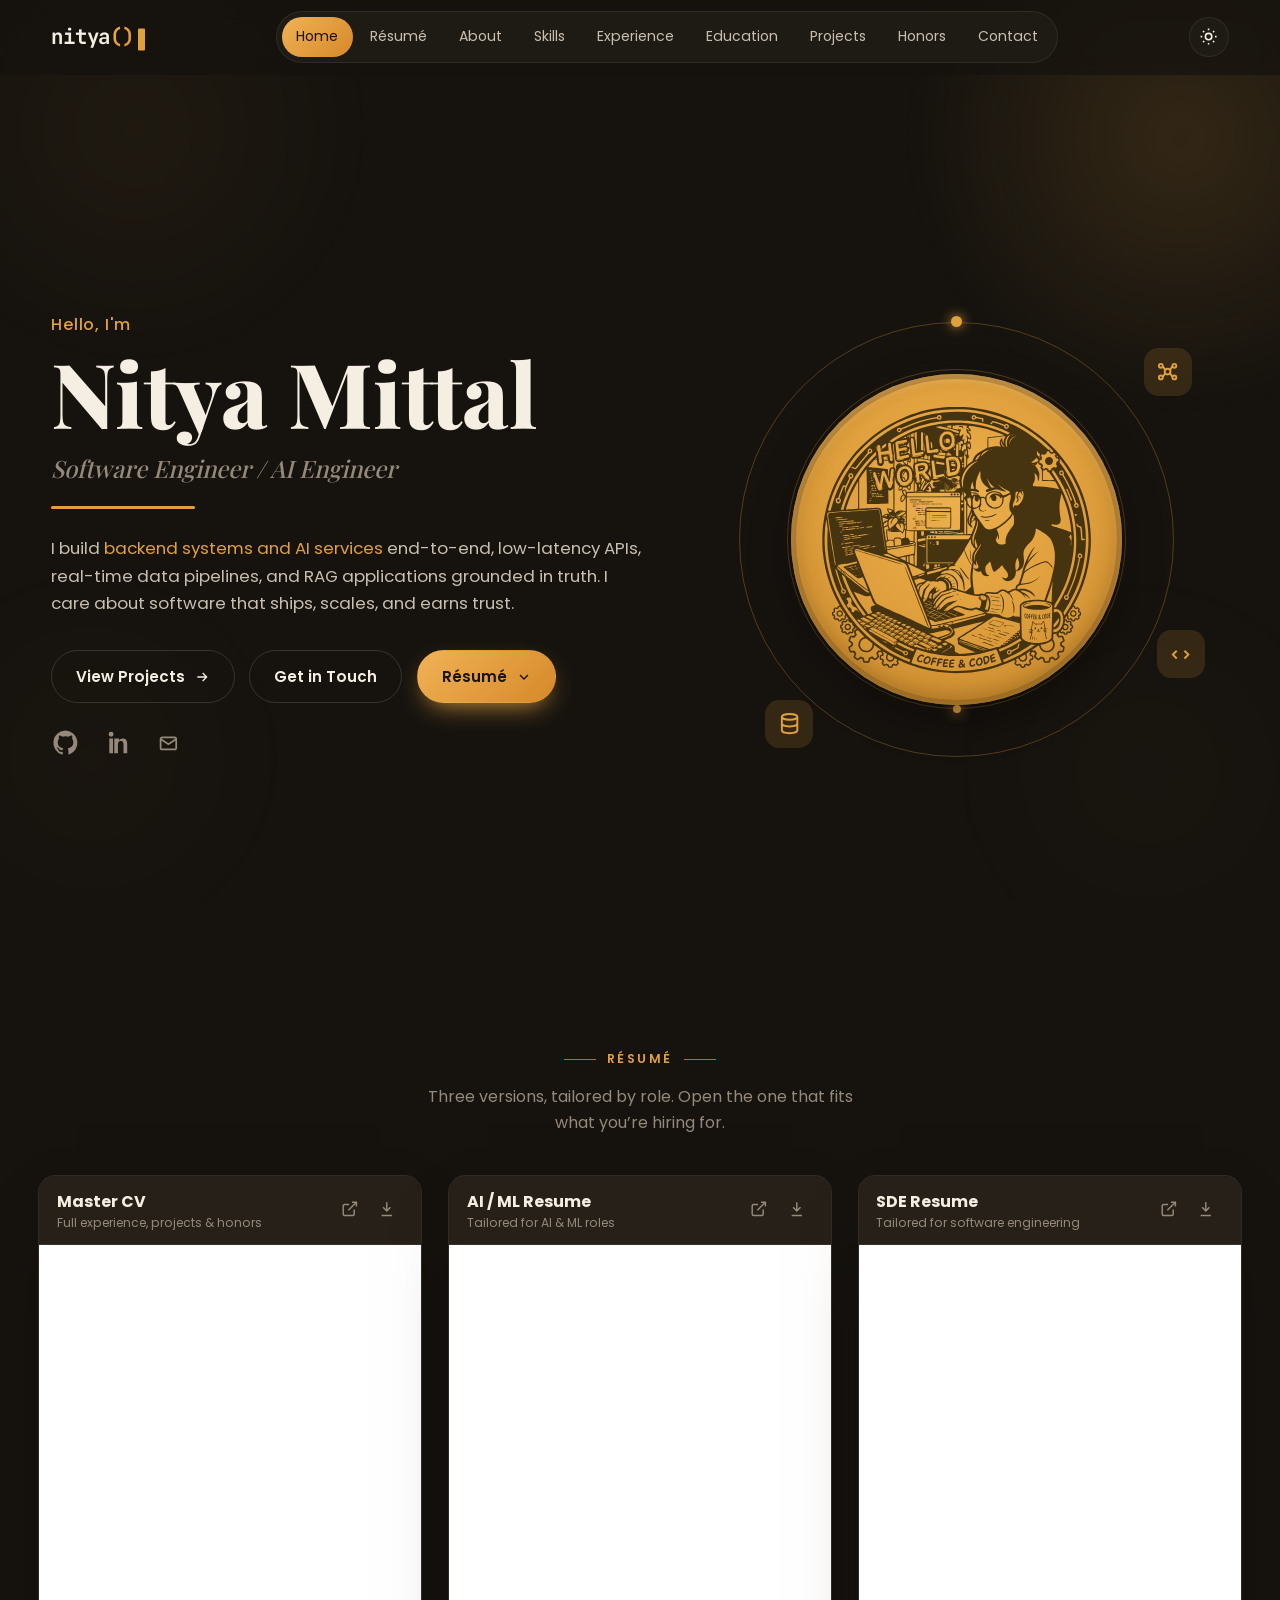
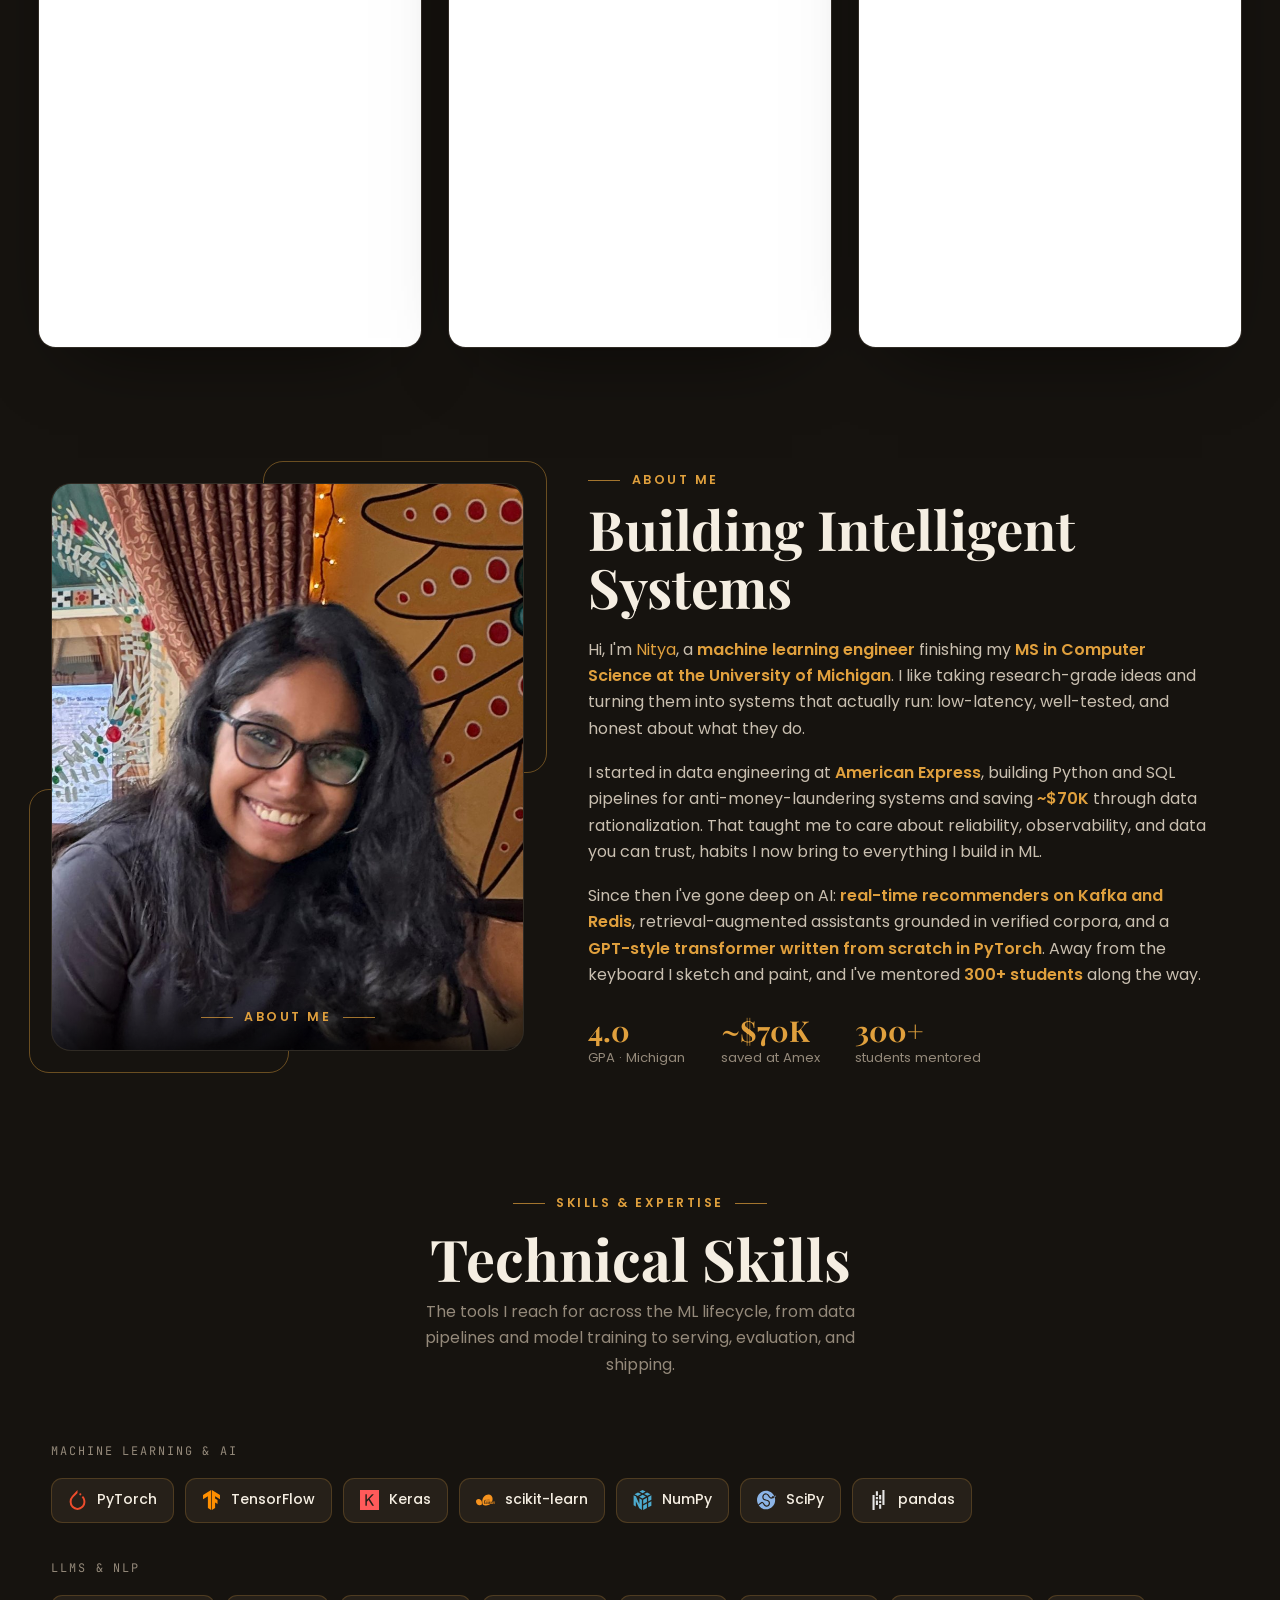
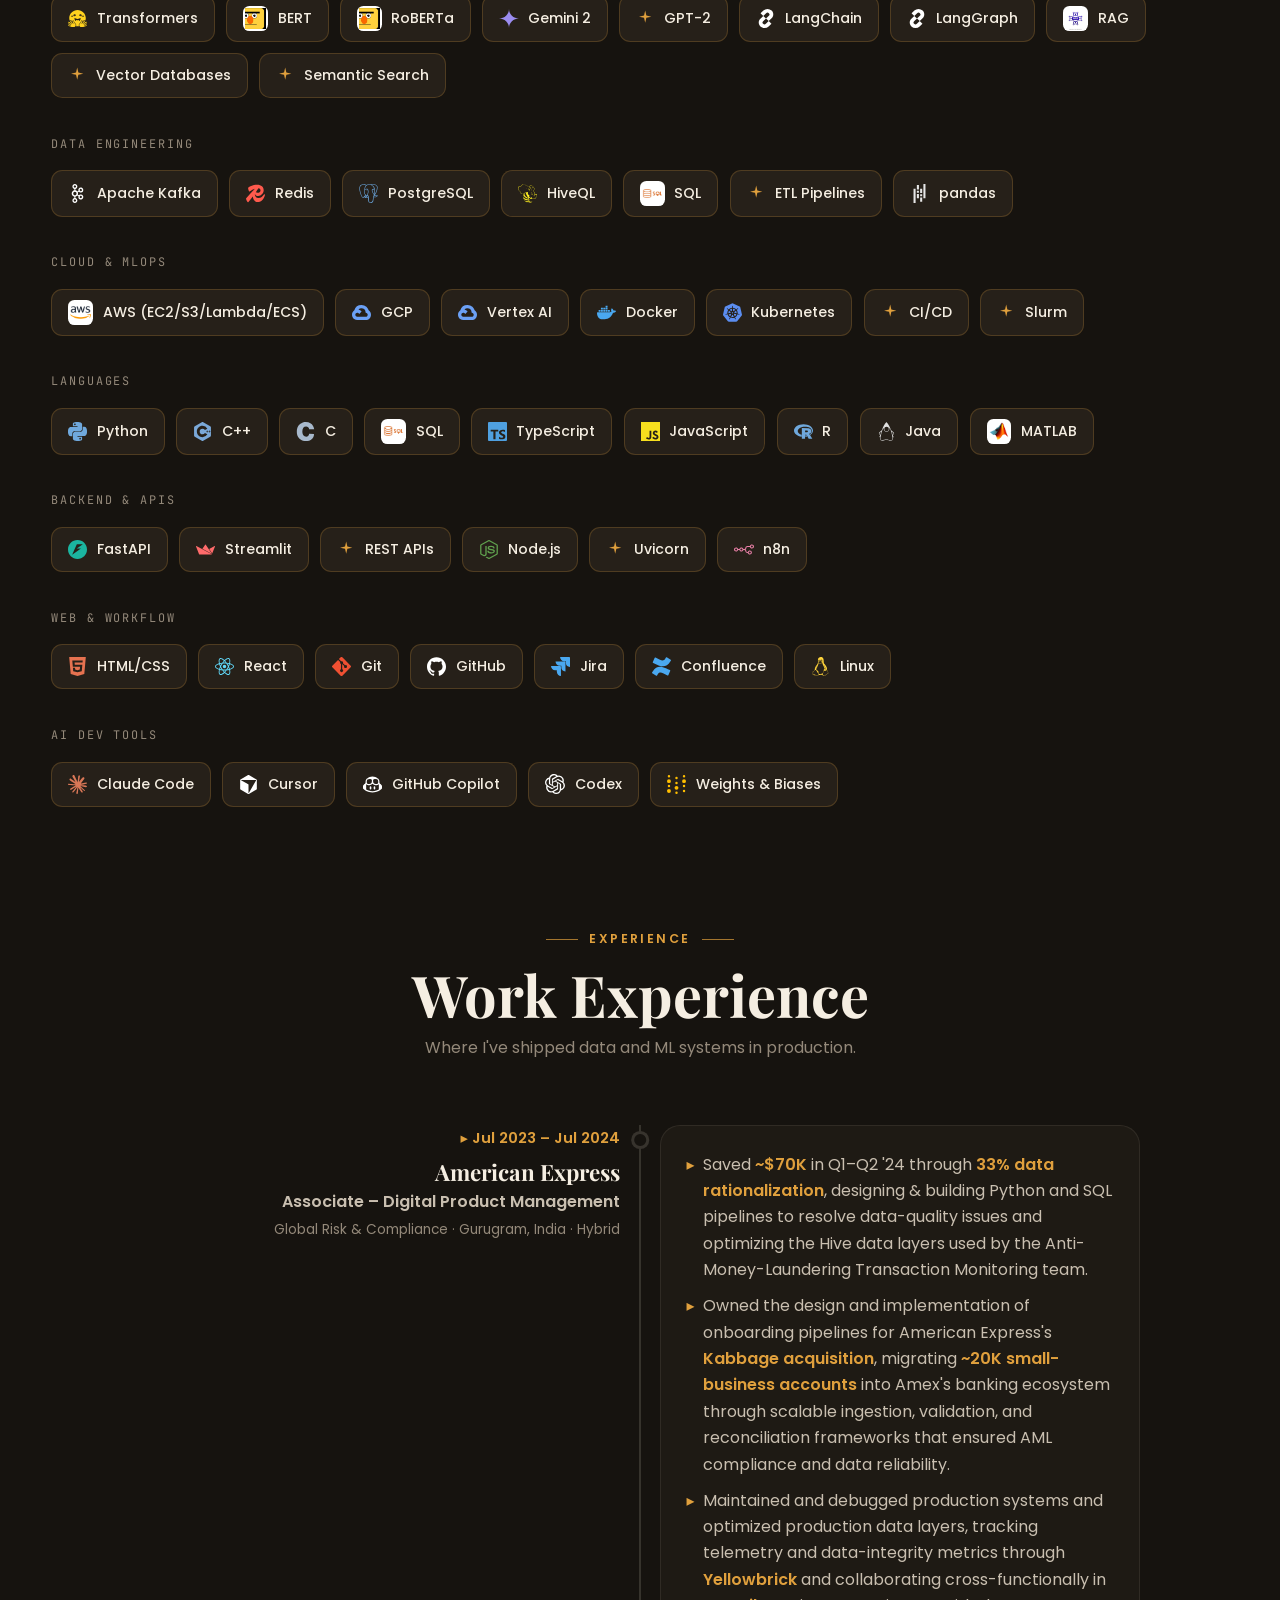
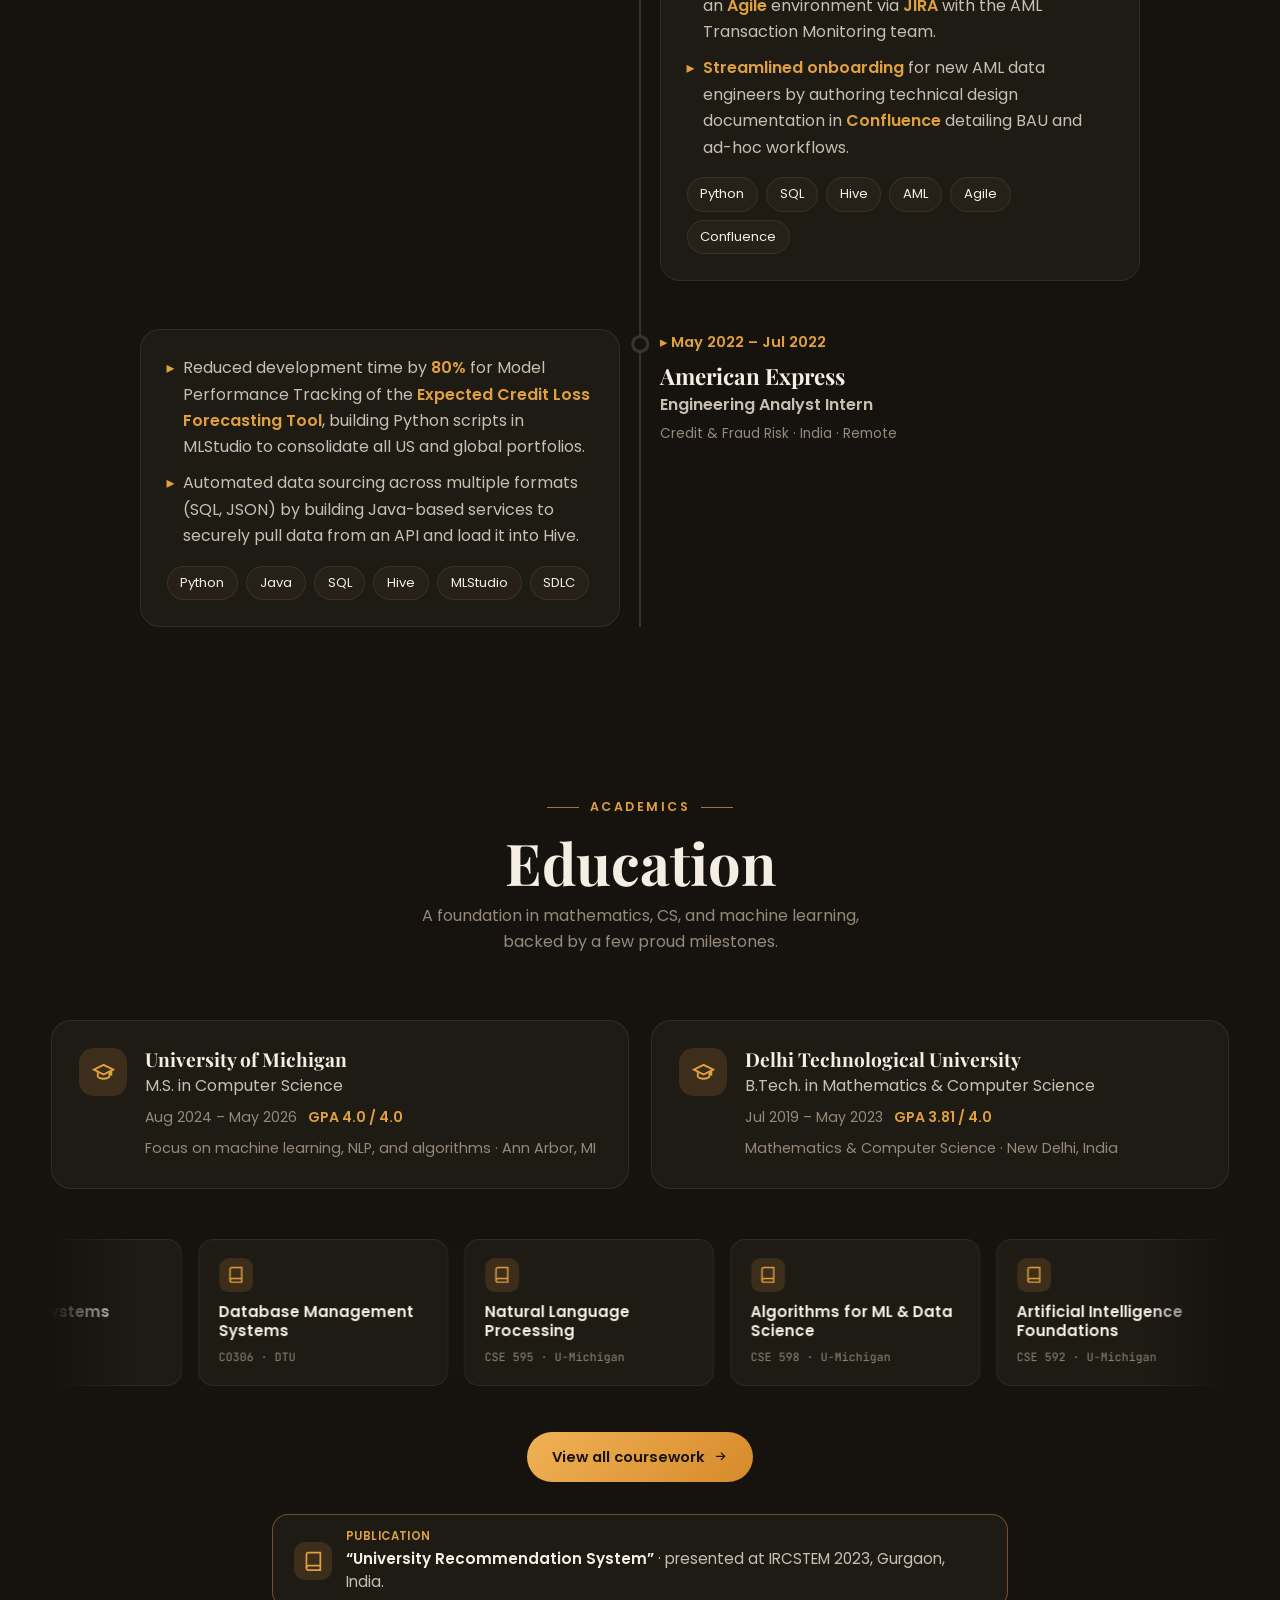
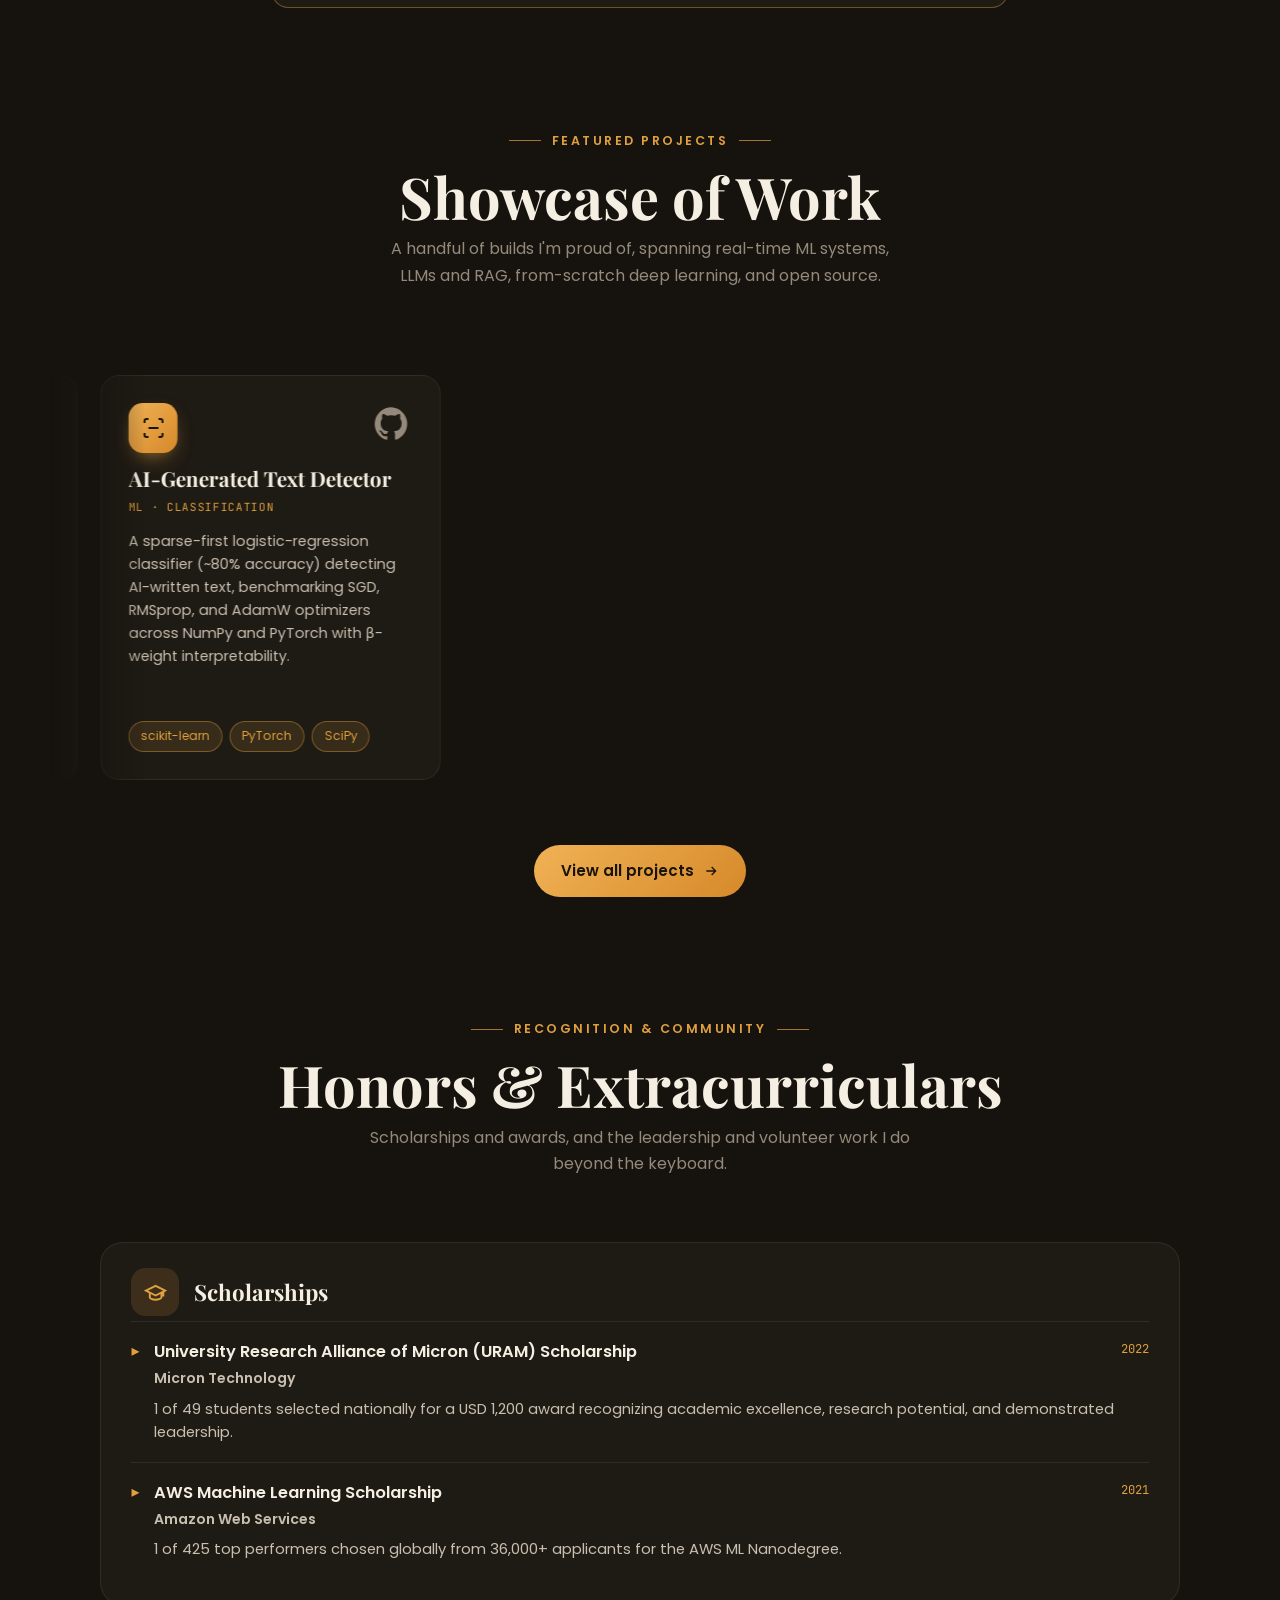
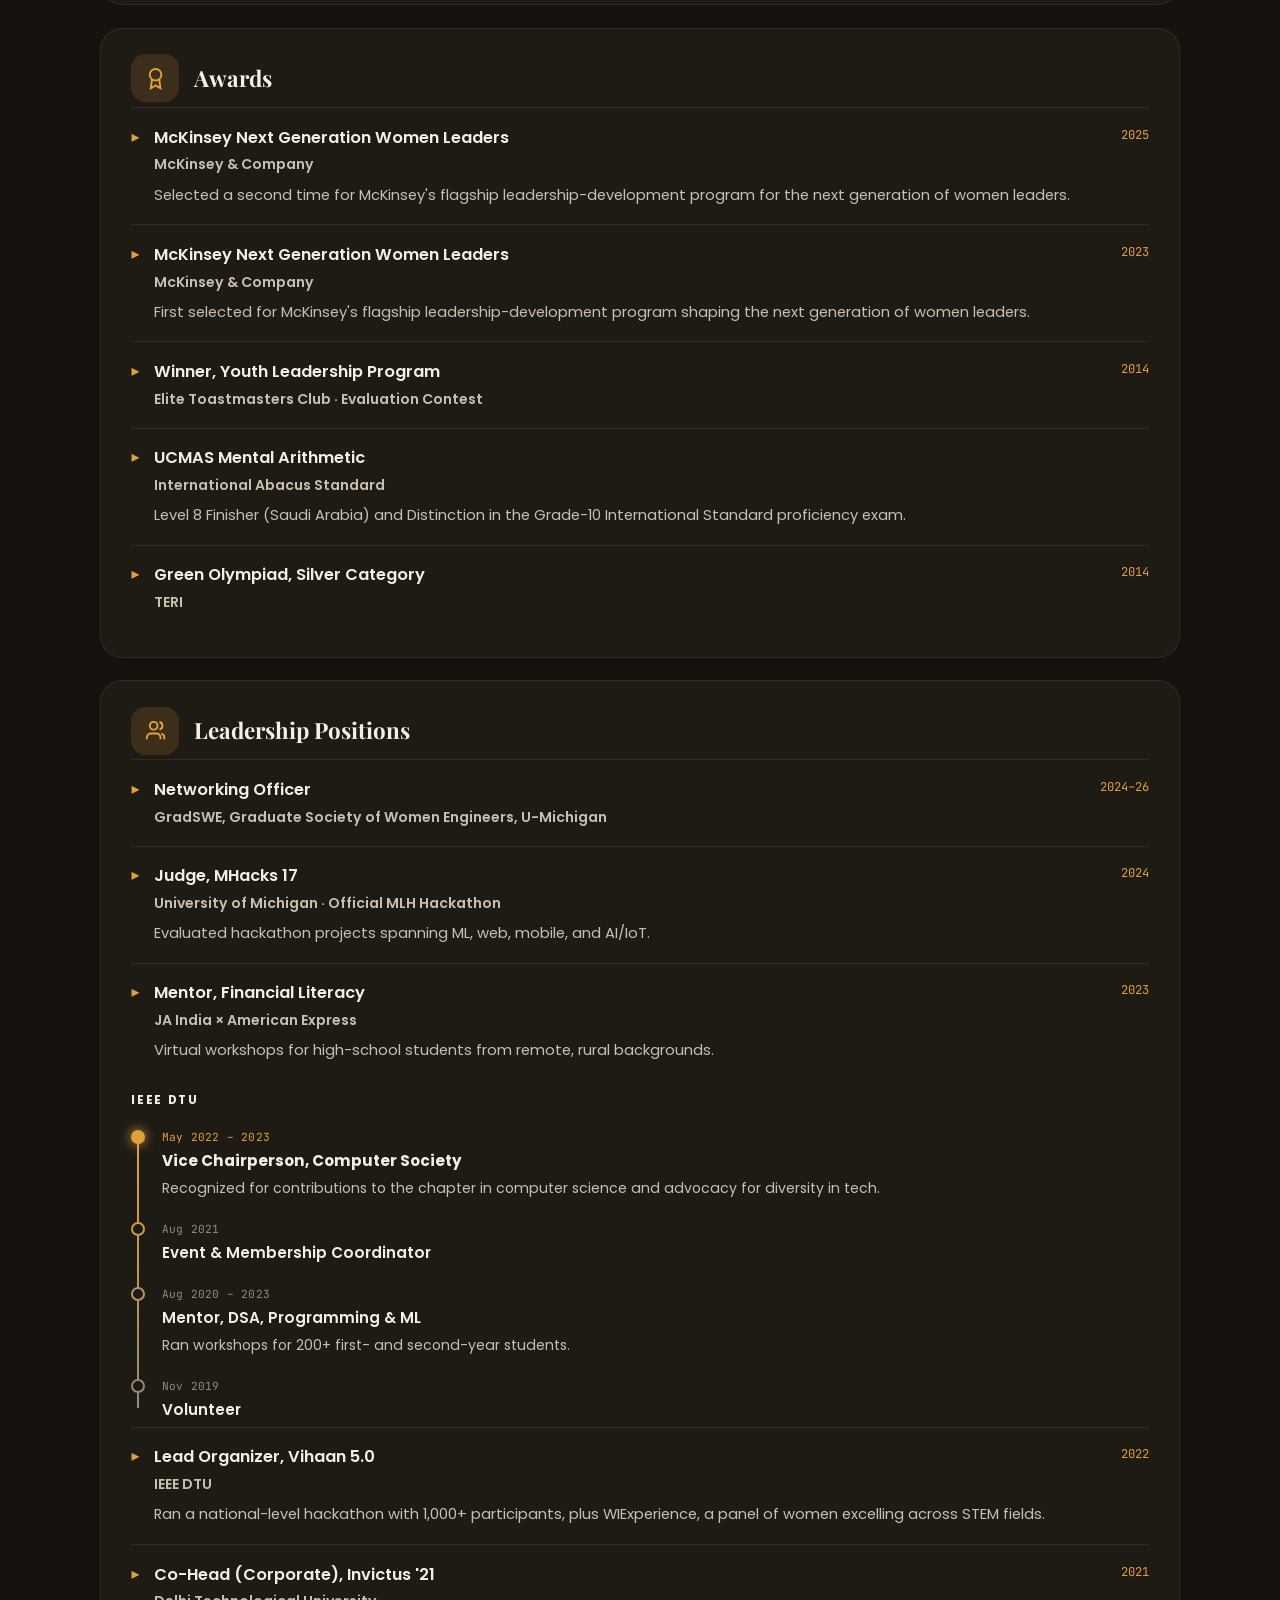
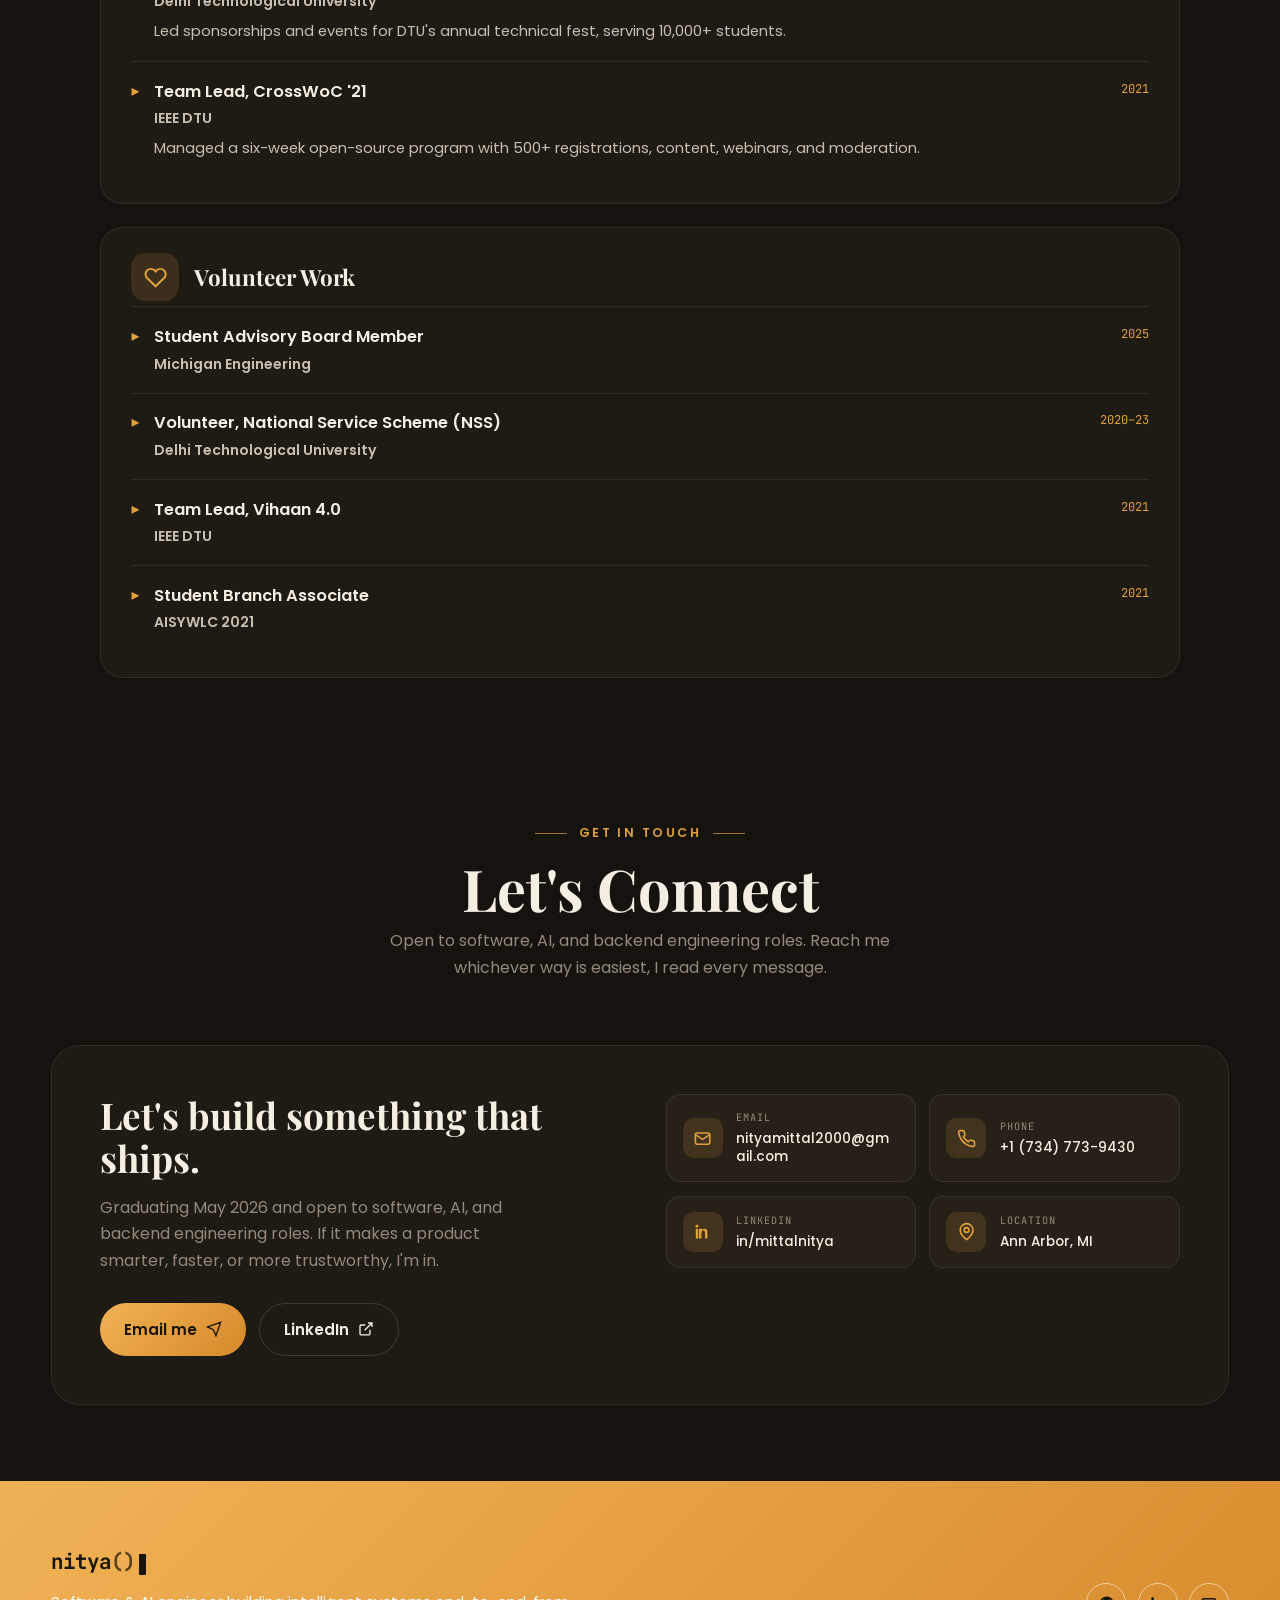
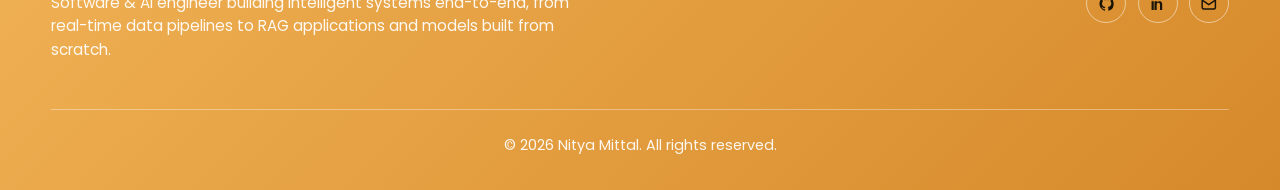
==== commit 011ed8a6: "Restore hover styles with a small standalone script The bundler runtime interpreted a custom style-h" ====
--- a/index.html
+++ b/index.html
@@ -94,7 +94,7 @@
         <a data-nav="nm-contact" href="#nm-contact" data-action="closeMenu" style="padding:.5rem .9rem;border-radius:9999px;font-size:.88rem;color:var(--fg-body);background:transparent;position:relative;z-index:1;transition:color .35s ease">Contact</a>
       </nav>
       <div style="display:flex;align-items:center;gap:.6rem">
-        <button data-action="themeToggle" aria-label="Toggle theme" style="width:2.5rem;height:2.5rem;border-radius:9999px;display:grid;place-items:center;background:var(--surface);border:1px solid var(--border);color:var(--fg);cursor:pointer;transition:transform .32s cubic-bezier(.16,1,.3,1),border-color .18s,color .18s" style-hover="border-color:var(--orange);color:var(--orange);transform:rotate(-25deg)">
+        <button data-action="themeToggle" aria-label="Toggle theme" style="width:2.5rem;height:2.5rem;border-radius:9999px;display:grid;place-items:center;background:var(--surface);border:1px solid var(--border);color:var(--fg);cursor:pointer;transition:transform .32s cubic-bezier(.16,1,.3,1),border-color .18s,color .18s" data-hover="border-color:var(--orange);color:var(--orange);transform:rotate(-25deg)">
           <svg id="nm-themeicon" viewBox="0 0 24 24" fill="none" stroke="currentColor" stroke-width="2" style="width:1.2rem;height:1.2rem"><circle cx="12" cy="12" r="4"></circle><path d="M12 2v2M12 20v2M5 5l1.5 1.5M17.5 17.5 19 19M2 12h2M20 12h2M5 19l1.5-1.5M17.5 6.5 19 5"></path></svg>
         </button>
         <button id="nm-navtoggle" data-action="menuToggle" aria-label="Menu" style="width:2.5rem;height:2.5rem;border-radius:9999px;display:none;place-items:center;background:var(--surface);border:1px solid var(--border);color:var(--fg);cursor:pointer">
@@ -115,14 +115,14 @@
           <div style="width:9rem;height:3px;border-radius:2px;background:var(--orange);margin-bottom:1.6rem"></div>
           <p style="max-width:54ch;font-size:1.05rem;margin:0">I build <span style="color:var(--orange)">backend systems and AI services</span> end-to-end, low-latency APIs, real-time data pipelines, and RAG applications grounded in truth. I care about software that ships, scales, and earns trust.</p>
           <div class="nm-c" style="display:flex;gap:.9rem;margin:2rem 0 1.6rem;flex-wrap:wrap">
-            <a href="#nm-projects" style="display:inline-flex;align-items:center;gap:.55rem;border-radius:9999px;padding:.8rem 1.5rem;font-weight:600;font-size:.95rem;cursor:pointer;background:transparent;color:var(--fg);border:1px solid var(--border-strong);transition:transform .32s cubic-bezier(.16,1,.3,1),border-color .18s,color .18s" style-hover="border-color:var(--orange);color:var(--orange);transform:translateY(-2px)">View Projects<svg viewBox="0 0 24 24" fill="none" stroke="currentColor" stroke-width="2" style="width:1.05em;height:1.05em"><path d="M5 12h14M13 6l6 6-6 6"></path></svg></a>
-            <a href="#nm-contact" style="display:inline-flex;align-items:center;gap:.55rem;border-radius:9999px;padding:.8rem 1.5rem;font-weight:600;font-size:.95rem;cursor:pointer;background:transparent;color:var(--fg);border:1px solid var(--border-strong);transition:transform .32s cubic-bezier(.16,1,.3,1),border-color .18s,color .18s" style-hover="border-color:var(--orange);color:var(--orange);transform:translateY(-2px)">Get in Touch</a>
-            <div class="nm-rdrop" style="position:relative;display:inline-flex"><button type="button" class="nm-rtrigger" aria-haspopup="true" style="display:inline-flex;align-items:center;gap:.55rem;border-radius:9999px;padding:.8rem 1.5rem;font-weight:600;font-size:.95rem;cursor:pointer;background:var(--accent-grad);color:var(--on-orange);border:1px solid transparent;box-shadow:0 10px 26px -10px var(--orange);transition:transform .32s cubic-bezier(.16,1,.3,1),box-shadow .18s,filter .18s;font-family:inherit;text-decoration:none">Résumé <svg viewBox="0 0 24 24" fill="none" stroke="currentColor" stroke-width="2" class="nm-rcaret" style="width:1.05em;height:1.05em;transition:transform .3s ease"><path d="M6 9l6 6 6-6"></path></svg></button><div class="nm-rmenu" style="position:absolute;top:100%;left:0;padding-top:.6rem;opacity:0;visibility:hidden;transform:translateY(8px);transition:opacity .26s ease,transform .26s cubic-bezier(.16,1,.3,1),visibility .26s ease;z-index:60"><div style="min-width:248px;padding:.4rem;border-radius:1rem;background:var(--surface);border:1px solid var(--border);box-shadow:0 20px 44px -14px rgba(0,0,0,.55);display:flex;flex-direction:column;gap:.12rem"><span style="padding:.5rem .72rem .3rem;font-family:'JetBrains Mono',ui-monospace,monospace;font-size:.64rem;letter-spacing:.14em;text-transform:uppercase;color:var(--fg-body);opacity:.7">Choose by role</span><a href="Nitya-Mittal-Master-CV.pdf" target="_blank" rel="noopener" class="nm-ritem" style="display:flex;flex-direction:column;gap:.12rem;padding:.6rem .72rem;border-radius:.7rem;text-decoration:none;color:var(--fg);background:transparent;transition:background .2s ease,color .2s ease" style-hover="background:var(--accent-grad);color:var(--on-orange)"><span style="font-weight:600;font-size:.92rem;line-height:1.2">Master CV</span><span style="font-size:.74rem;opacity:.72;line-height:1.25">Full experience, projects &amp; honors</span></a><a href="Nitya-Mittal-AI-Resume.pdf" target="_blank" rel="noopener" class="nm-ritem" style="display:flex;flex-direction:column;gap:.12rem;padding:.6rem .72rem;border-radius:.7rem;text-decoration:none;color:var(--fg);background:transparent;transition:background .2s ease,color .2s ease" style-hover="background:var(--accent-grad);color:var(--on-orange)"><span style="font-weight:600;font-size:.92rem;line-height:1.2">AI / ML Resume</span><span style="font-size:.74rem;opacity:.72;line-height:1.25">Tailored for AI &amp; ML roles</span></a><a href="Nitya-Mittal-SDE-Resume.pdf" target="_blank" rel="noopener" class="nm-ritem" style="display:flex;flex-direction:column;gap:.12rem;padding:.6rem .72rem;border-radius:.7rem;text-decoration:none;color:var(--fg);background:transparent;transition:background .2s ease,color .2s ease" style-hover="background:var(--accent-grad);color:var(--on-orange)"><span style="font-weight:600;font-size:.92rem;line-height:1.2">SDE Resume</span><span style="font-size:.74rem;opacity:.72;line-height:1.25">Tailored for software engineering</span></a></div></div></div>
+            <a href="#nm-projects" style="display:inline-flex;align-items:center;gap:.55rem;border-radius:9999px;padding:.8rem 1.5rem;font-weight:600;font-size:.95rem;cursor:pointer;background:transparent;color:var(--fg);border:1px solid var(--border-strong);transition:transform .32s cubic-bezier(.16,1,.3,1),border-color .18s,color .18s" data-hover="border-color:var(--orange);color:var(--orange);transform:translateY(-2px)">View Projects<svg viewBox="0 0 24 24" fill="none" stroke="currentColor" stroke-width="2" style="width:1.05em;height:1.05em"><path d="M5 12h14M13 6l6 6-6 6"></path></svg></a>
+            <a href="#nm-contact" style="display:inline-flex;align-items:center;gap:.55rem;border-radius:9999px;padding:.8rem 1.5rem;font-weight:600;font-size:.95rem;cursor:pointer;background:transparent;color:var(--fg);border:1px solid var(--border-strong);transition:transform .32s cubic-bezier(.16,1,.3,1),border-color .18s,color .18s" data-hover="border-color:var(--orange);color:var(--orange);transform:translateY(-2px)">Get in Touch</a>
+            <div class="nm-rdrop" style="position:relative;display:inline-flex"><button type="button" class="nm-rtrigger" aria-haspopup="true" style="display:inline-flex;align-items:center;gap:.55rem;border-radius:9999px;padding:.8rem 1.5rem;font-weight:600;font-size:.95rem;cursor:pointer;background:var(--accent-grad);color:var(--on-orange);border:1px solid transparent;box-shadow:0 10px 26px -10px var(--orange);transition:transform .32s cubic-bezier(.16,1,.3,1),box-shadow .18s,filter .18s;font-family:inherit;text-decoration:none">Résumé <svg viewBox="0 0 24 24" fill="none" stroke="currentColor" stroke-width="2" class="nm-rcaret" style="width:1.05em;height:1.05em;transition:transform .3s ease"><path d="M6 9l6 6 6-6"></path></svg></button><div class="nm-rmenu" style="position:absolute;top:100%;left:0;padding-top:.6rem;opacity:0;visibility:hidden;transform:translateY(8px);transition:opacity .26s ease,transform .26s cubic-bezier(.16,1,.3,1),visibility .26s ease;z-index:60"><div style="min-width:248px;padding:.4rem;border-radius:1rem;background:var(--surface);border:1px solid var(--border);box-shadow:0 20px 44px -14px rgba(0,0,0,.55);display:flex;flex-direction:column;gap:.12rem"><span style="padding:.5rem .72rem .3rem;font-family:'JetBrains Mono',ui-monospace,monospace;font-size:.64rem;letter-spacing:.14em;text-transform:uppercase;color:var(--fg-body);opacity:.7">Choose by role</span><a href="Nitya-Mittal-Master-CV.pdf" target="_blank" rel="noopener" class="nm-ritem" style="display:flex;flex-direction:column;gap:.12rem;padding:.6rem .72rem;border-radius:.7rem;text-decoration:none;color:var(--fg);background:transparent;transition:background .2s ease,color .2s ease" data-hover="background:var(--accent-grad);color:var(--on-orange)"><span style="font-weight:600;font-size:.92rem;line-height:1.2">Master CV</span><span style="font-size:.74rem;opacity:.72;line-height:1.25">Full experience, projects &amp; honors</span></a><a href="Nitya-Mittal-AI-Resume.pdf" target="_blank" rel="noopener" class="nm-ritem" style="display:flex;flex-direction:column;gap:.12rem;padding:.6rem .72rem;border-radius:.7rem;text-decoration:none;color:var(--fg);background:transparent;transition:background .2s ease,color .2s ease" data-hover="background:var(--accent-grad);color:var(--on-orange)"><span style="font-weight:600;font-size:.92rem;line-height:1.2">AI / ML Resume</span><span style="font-size:.74rem;opacity:.72;line-height:1.25">Tailored for AI &amp; ML roles</span></a><a href="Nitya-Mittal-SDE-Resume.pdf" target="_blank" rel="noopener" class="nm-ritem" style="display:flex;flex-direction:column;gap:.12rem;padding:.6rem .72rem;border-radius:.7rem;text-decoration:none;color:var(--fg);background:transparent;transition:background .2s ease,color .2s ease" data-hover="background:var(--accent-grad);color:var(--on-orange)"><span style="font-weight:600;font-size:.92rem;line-height:1.2">SDE Resume</span><span style="font-size:.74rem;opacity:.72;line-height:1.25">Tailored for software engineering</span></a></div></div></div>
           </div>
           <div class="nm-c" style="display:flex;gap:1.5rem;color:var(--fg-muted);align-items:center">
-            <a href="https://github.com/nityamittal" target="_blank" rel="noopener" aria-label="GitHub" style="transition:color .18s,transform .18s" style-hover="color:var(--orange);transform:translateY(-2px)"><svg viewBox="0 0 24 24" fill="currentColor" style="width:1.85rem;height:1.85rem"><path d="M12 2A10 10 0 0 0 8.8 21.5c.5.1.7-.2.7-.5v-1.7c-2.8.6-3.4-1.3-3.4-1.3-.5-1.2-1.1-1.5-1.1-1.5-.9-.6.1-.6.1-.6 1 .1 1.5 1 1.5 1 .9 1.5 2.3 1.1 2.9.8.1-.6.3-1.1.6-1.3-2.2-.3-4.6-1.1-4.6-5 0-1.1.4-2 1-2.7-.1-.3-.4-1.3.1-2.6 0 0 .8-.3 2.7 1a9.4 9.4 0 0 1 5 0c1.9-1.3 2.7-1 2.7-1 .5 1.3.2 2.3.1 2.6.6.7 1 1.6 1 2.7 0 3.9-2.4 4.7-4.6 5 .3.3.6.9.6 1.8v2.7c0 .3.2.6.7.5A10 10 0 0 0 12 2Z"></path></svg></a>
-            <a href="https://www.linkedin.com/in/mittalnitya/" target="_blank" rel="noopener" aria-label="LinkedIn" style="transition:color .18s,transform .18s" style-hover="color:var(--orange);transform:translateY(-2px)"><svg viewBox="0 0 24 24" fill="currentColor" style="width:1.85rem;height:1.85rem"><path d="M6.94 5a2 2 0 1 1-4 0 2 2 0 0 1 4 0ZM3.5 8.5h3v12h-3v-12Zm5 0h2.9v1.6h.04c.4-.76 1.4-1.6 2.9-1.6 3.1 0 3.66 2 3.66 4.7v7.3h-3v-6.5c0-1.55-.03-3.5-2.1-3.5s-2.4 1.65-2.4 3.4v6.6h-3v-12Z"></path></svg></a>
-            <a href="mailto:nityamittal2000@gmail.com" data-copy-email="nityamittal2000@gmail.com" aria-label="Email" style="transition:color .18s,transform .18s" style-hover="color:var(--orange);transform:translateY(-2px)"><svg viewBox="0 0 24 24" fill="none" stroke="currentColor" stroke-width="2" style="width:1.3rem;height:1.3rem"><rect x="3" y="5" width="18" height="14" rx="2"></rect><path d="m3 7 9 6 9-6"></path></svg></a>
+            <a href="https://github.com/nityamittal" target="_blank" rel="noopener" aria-label="GitHub" style="transition:color .18s,transform .18s" data-hover="color:var(--orange);transform:translateY(-2px)"><svg viewBox="0 0 24 24" fill="currentColor" style="width:1.85rem;height:1.85rem"><path d="M12 2A10 10 0 0 0 8.8 21.5c.5.1.7-.2.7-.5v-1.7c-2.8.6-3.4-1.3-3.4-1.3-.5-1.2-1.1-1.5-1.1-1.5-.9-.6.1-.6.1-.6 1 .1 1.5 1 1.5 1 .9 1.5 2.3 1.1 2.9.8.1-.6.3-1.1.6-1.3-2.2-.3-4.6-1.1-4.6-5 0-1.1.4-2 1-2.7-.1-.3-.4-1.3.1-2.6 0 0 .8-.3 2.7 1a9.4 9.4 0 0 1 5 0c1.9-1.3 2.7-1 2.7-1 .5 1.3.2 2.3.1 2.6.6.7 1 1.6 1 2.7 0 3.9-2.4 4.7-4.6 5 .3.3.6.9.6 1.8v2.7c0 .3.2.6.7.5A10 10 0 0 0 12 2Z"></path></svg></a>
+            <a href="https://www.linkedin.com/in/mittalnitya/" target="_blank" rel="noopener" aria-label="LinkedIn" style="transition:color .18s,transform .18s" data-hover="color:var(--orange);transform:translateY(-2px)"><svg viewBox="0 0 24 24" fill="currentColor" style="width:1.85rem;height:1.85rem"><path d="M6.94 5a2 2 0 1 1-4 0 2 2 0 0 1 4 0ZM3.5 8.5h3v12h-3v-12Zm5 0h2.9v1.6h.04c.4-.76 1.4-1.6 2.9-1.6 3.1 0 3.66 2 3.66 4.7v7.3h-3v-6.5c0-1.55-.03-3.5-2.1-3.5s-2.4 1.65-2.4 3.4v6.6h-3v-12Z"></path></svg></a>
+            <a href="mailto:nityamittal2000@gmail.com" data-copy-email="nityamittal2000@gmail.com" aria-label="Email" style="transition:color .18s,transform .18s" data-hover="color:var(--orange);transform:translateY(-2px)"><svg viewBox="0 0 24 24" fill="none" stroke="currentColor" stroke-width="2" style="width:1.3rem;height:1.3rem"><rect x="3" y="5" width="18" height="14" rx="2"></rect><path d="m3 7 9 6 9-6"></path></svg></a>
           </div>
         </div>
         <div id="nm-orbit" data-reveal="" style="opacity:0;transition:opacity .6s cubic-bezier(.16,1,.3,1);position:relative;aspect-ratio:1;width:min(34vw,440px);margin-inline:auto;display:grid;place-items:center" aria-hidden="true">
@@ -143,7 +143,7 @@
       </div>
     </section>
 
-    <section id="nm-resume" style="padding:clamp(1.5rem,3vw,2.4rem) 0 clamp(3.2rem,6vw,5.5rem);position:relative"><div style="width:min(1500px,94vw);margin-inline:auto"><div data-reveal="" data-reveal-up="" style="opacity:0;transform:translateY(28px);transition:opacity .6s cubic-bezier(.16,1,.3,1),transform .6s cubic-bezier(.16,1,.3,1);text-align:center;margin-bottom:clamp(1.6rem,3vw,2.4rem)"><span style="display:inline-flex;align-items:center;gap:.7rem;justify-content:center;font-weight:600;font-size:.78rem;letter-spacing:.2em;text-transform:uppercase;color:var(--orange)"><span style="width:2rem;height:1px;background:var(--orange);opacity:.7"></span>Résumé<span style="width:2rem;height:1px;background:var(--orange);opacity:.7"></span></span><p style="margin:.9rem auto 0;max-width:46ch;color:var(--fg-muted);font-size:1rem">Three versions, tailored by role. Open the one that fits what you’re hiring for.</p></div><div class="nm-resume-grid" style="display:grid;grid-template-columns:repeat(3,1fr);gap:clamp(1rem,2vw,1.6rem);align-items:start"><div data-reveal="" data-reveal-up="" style="opacity:0;transform:translateY(28px);transition:opacity .6s cubic-bezier(.16,1,.3,1),transform .6s cubic-bezier(.16,1,.3,1);display:flex;flex-direction:column;background:var(--surface);border:1px solid var(--border);border-radius:1.1rem;overflow:hidden;box-shadow:0 30px 80px -40px rgba(0,0,0,.7)"><div style="padding:1rem 1.1rem .85rem;border-bottom:1px solid var(--border);background:var(--surface-2)"><div style="display:flex;align-items:flex-start;justify-content:space-between;gap:.6rem"><div style="min-width:0"><div style="font-weight:700;font-size:1rem;color:var(--fg);line-height:1.2">Master CV</div><div style="font-size:.76rem;color:var(--fg-muted);margin-top:.2rem;line-height:1.3">Full experience, projects &amp; honors</div></div><div style="display:flex;align-items:center;gap:.25rem;flex:none"><a href="Nitya-Mittal-Master-CV.pdf" target="_blank" rel="noopener" title="Open in new tab" aria-label="Open in new tab" style="width:2.1rem;height:2.1rem;border-radius:.55rem;display:grid;place-items:center;color:var(--fg-muted);transition:background-color .18s,color .18s" style-hover="background:var(--badge-bg);color:var(--orange)"><svg viewBox="0 0 24 24" fill="none" stroke="currentColor" stroke-width="2" style="width:1.1rem;height:1.1rem"><path d="M15 3h6v6M10 14 21 3M18 13v6a2 2 0 0 1-2 2H5a2 2 0 0 1-2-2V8a2 2 0 0 1 2-2h6"></path></svg></a><a href="Nitya-Mittal-Master-CV.pdf" download="" title="Download" aria-label="Download" style="width:2.1rem;height:2.1rem;border-radius:.55rem;display:grid;place-items:center;color:var(--fg-muted);transition:background-color .18s,color .18s" style-hover="background:var(--badge-bg);color:var(--orange)"><svg viewBox="0 0 24 24" fill="none" stroke="currentColor" stroke-width="2" style="width:1.1rem;height:1.1rem"><path d="M12 3v12M7 10l5 5 5-5M5 21h14"></path></svg></a></div></div></div><iframe src="Nitya-Mittal-Master-CV.pdf#view=FitH&amp;toolbar=0&amp;navpanes=0" title="Master CV" loading="lazy" style="width:100%;height:min(78vh,920px);border:0;display:block;background:#fff"></iframe></div><div data-reveal="" data-reveal-up="" style="opacity:0;transform:translateY(28px);transition:opacity .6s cubic-bezier(.16,1,.3,1),transform .6s cubic-bezier(.16,1,.3,1);display:flex;flex-direction:column;background:var(--surface);border:1px solid var(--border);border-radius:1.1rem;overflow:hidden;box-shadow:0 30px 80px -40px rgba(0,0,0,.7)"><div style="padding:1rem 1.1rem .85rem;border-bottom:1px solid var(--border);background:var(--surface-2)"><div style="display:flex;align-items:flex-start;justify-content:space-between;gap:.6rem"><div style="min-width:0"><div style="font-weight:700;font-size:1rem;color:var(--fg);line-height:1.2">AI / ML Resume</div><div style="font-size:.76rem;color:var(--fg-muted);margin-top:.2rem;line-height:1.3">Tailored for AI &amp; ML roles</div></div><div style="display:flex;align-items:center;gap:.25rem;flex:none"><a href="Nitya-Mittal-AI-Resume.pdf" target="_blank" rel="noopener" title="Open in new tab" aria-label="Open in new tab" style="width:2.1rem;height:2.1rem;border-radius:.55rem;display:grid;place-items:center;color:var(--fg-muted);transition:background-color .18s,color .18s" style-hover="background:var(--badge-bg);color:var(--orange)"><svg viewBox="0 0 24 24" fill="none" stroke="currentColor" stroke-width="2" style="width:1.1rem;height:1.1rem"><path d="M15 3h6v6M10 14 21 3M18 13v6a2 2 0 0 1-2 2H5a2 2 0 0 1-2-2V8a2 2 0 0 1 2-2h6"></path></svg></a><a href="Nitya-Mittal-AI-Resume.pdf" download="" title="Download" aria-label="Download" style="width:2.1rem;height:2.1rem;border-radius:.55rem;display:grid;place-items:center;color:var(--fg-muted);transition:background-color .18s,color .18s" style-hover="background:var(--badge-bg);color:var(--orange)"><svg viewBox="0 0 24 24" fill="none" stroke="currentColor" stroke-width="2" style="width:1.1rem;height:1.1rem"><path d="M12 3v12M7 10l5 5 5-5M5 21h14"></path></svg></a></div></div></div><iframe src="Nitya-Mittal-AI-Resume.pdf#view=FitH&amp;toolbar=0&amp;navpanes=0" title="AI / ML Resume" loading="lazy" style="width:100%;height:min(78vh,920px);border:0;display:block;background:#fff"></iframe></div><div data-reveal="" data-reveal-up="" style="opacity:0;transform:translateY(28px);transition:opacity .6s cubic-bezier(.16,1,.3,1),transform .6s cubic-bezier(.16,1,.3,1);display:flex;flex-direction:column;background:var(--surface);border:1px solid var(--border);border-radius:1.1rem;overflow:hidden;box-shadow:0 30px 80px -40px rgba(0,0,0,.7)"><div style="padding:1rem 1.1rem .85rem;border-bottom:1px solid var(--border);background:var(--surface-2)"><div style="display:flex;align-items:flex-start;justify-content:space-between;gap:.6rem"><div style="min-width:0"><div style="font-weight:700;font-size:1rem;color:var(--fg);line-height:1.2">SDE Resume</div><div style="font-size:.76rem;color:var(--fg-muted);margin-top:.2rem;line-height:1.3">Tailored for software engineering</div></div><div style="display:flex;align-items:center;gap:.25rem;flex:none"><a href="Nitya-Mittal-SDE-Resume.pdf" target="_blank" rel="noopener" title="Open in new tab" aria-label="Open in new tab" style="width:2.1rem;height:2.1rem;border-radius:.55rem;display:grid;place-items:center;color:var(--fg-muted);transition:background-color .18s,color .18s" style-hover="background:var(--badge-bg);color:var(--orange)"><svg viewBox="0 0 24 24" fill="none" stroke="currentColor" stroke-width="2" style="width:1.1rem;height:1.1rem"><path d="M15 3h6v6M10 14 21 3M18 13v6a2 2 0 0 1-2 2H5a2 2 0 0 1-2-2V8a2 2 0 0 1 2-2h6"></path></svg></a><a href="Nitya-Mittal-SDE-Resume.pdf" download="" title="Download" aria-label="Download" style="width:2.1rem;height:2.1rem;border-radius:.55rem;display:grid;place-items:center;color:var(--fg-muted);transition:background-color .18s,color .18s" style-hover="background:var(--badge-bg);color:var(--orange)"><svg viewBox="0 0 24 24" fill="none" stroke="currentColor" stroke-width="2" style="width:1.1rem;height:1.1rem"><path d="M12 3v12M7 10l5 5 5-5M5 21h14"></path></svg></a></div></div></div><iframe src="Nitya-Mittal-SDE-Resume.pdf#view=FitH&amp;toolbar=0&amp;navpanes=0" title="SDE Resume" loading="lazy" style="width:100%;height:min(78vh,920px);border:0;display:block;background:#fff"></iframe></div></div></div></section>
+    <section id="nm-resume" style="padding:clamp(1.5rem,3vw,2.4rem) 0 clamp(3.2rem,6vw,5.5rem);position:relative"><div style="width:min(1500px,94vw);margin-inline:auto"><div data-reveal="" data-reveal-up="" style="opacity:0;transform:translateY(28px);transition:opacity .6s cubic-bezier(.16,1,.3,1),transform .6s cubic-bezier(.16,1,.3,1);text-align:center;margin-bottom:clamp(1.6rem,3vw,2.4rem)"><span style="display:inline-flex;align-items:center;gap:.7rem;justify-content:center;font-weight:600;font-size:.78rem;letter-spacing:.2em;text-transform:uppercase;color:var(--orange)"><span style="width:2rem;height:1px;background:var(--orange);opacity:.7"></span>Résumé<span style="width:2rem;height:1px;background:var(--orange);opacity:.7"></span></span><p style="margin:.9rem auto 0;max-width:46ch;color:var(--fg-muted);font-size:1rem">Three versions, tailored by role. Open the one that fits what you’re hiring for.</p></div><div class="nm-resume-grid" style="display:grid;grid-template-columns:repeat(3,1fr);gap:clamp(1rem,2vw,1.6rem);align-items:start"><div data-reveal="" data-reveal-up="" style="opacity:0;transform:translateY(28px);transition:opacity .6s cubic-bezier(.16,1,.3,1),transform .6s cubic-bezier(.16,1,.3,1);display:flex;flex-direction:column;background:var(--surface);border:1px solid var(--border);border-radius:1.1rem;overflow:hidden;box-shadow:0 30px 80px -40px rgba(0,0,0,.7)"><div style="padding:1rem 1.1rem .85rem;border-bottom:1px solid var(--border);background:var(--surface-2)"><div style="display:flex;align-items:flex-start;justify-content:space-between;gap:.6rem"><div style="min-width:0"><div style="font-weight:700;font-size:1rem;color:var(--fg);line-height:1.2">Master CV</div><div style="font-size:.76rem;color:var(--fg-muted);margin-top:.2rem;line-height:1.3">Full experience, projects &amp; honors</div></div><div style="display:flex;align-items:center;gap:.25rem;flex:none"><a href="Nitya-Mittal-Master-CV.pdf" target="_blank" rel="noopener" title="Open in new tab" aria-label="Open in new tab" style="width:2.1rem;height:2.1rem;border-radius:.55rem;display:grid;place-items:center;color:var(--fg-muted);transition:background-color .18s,color .18s" data-hover="background:var(--badge-bg);color:var(--orange)"><svg viewBox="0 0 24 24" fill="none" stroke="currentColor" stroke-width="2" style="width:1.1rem;height:1.1rem"><path d="M15 3h6v6M10 14 21 3M18 13v6a2 2 0 0 1-2 2H5a2 2 0 0 1-2-2V8a2 2 0 0 1 2-2h6"></path></svg></a><a href="Nitya-Mittal-Master-CV.pdf" download="" title="Download" aria-label="Download" style="width:2.1rem;height:2.1rem;border-radius:.55rem;display:grid;place-items:center;color:var(--fg-muted);transition:background-color .18s,color .18s" data-hover="background:var(--badge-bg);color:var(--orange)"><svg viewBox="0 0 24 24" fill="none" stroke="currentColor" stroke-width="2" style="width:1.1rem;height:1.1rem"><path d="M12 3v12M7 10l5 5 5-5M5 21h14"></path></svg></a></div></div></div><iframe src="Nitya-Mittal-Master-CV.pdf#view=FitH&amp;toolbar=0&amp;navpanes=0" title="Master CV" loading="lazy" style="width:100%;height:min(78vh,920px);border:0;display:block;background:#fff"></iframe></div><div data-reveal="" data-reveal-up="" style="opacity:0;transform:translateY(28px);transition:opacity .6s cubic-bezier(.16,1,.3,1),transform .6s cubic-bezier(.16,1,.3,1);display:flex;flex-direction:column;background:var(--surface);border:1px solid var(--border);border-radius:1.1rem;overflow:hidden;box-shadow:0 30px 80px -40px rgba(0,0,0,.7)"><div style="padding:1rem 1.1rem .85rem;border-bottom:1px solid var(--border);background:var(--surface-2)"><div style="display:flex;align-items:flex-start;justify-content:space-between;gap:.6rem"><div style="min-width:0"><div style="font-weight:700;font-size:1rem;color:var(--fg);line-height:1.2">AI / ML Resume</div><div style="font-size:.76rem;color:var(--fg-muted);margin-top:.2rem;line-height:1.3">Tailored for AI &amp; ML roles</div></div><div style="display:flex;align-items:center;gap:.25rem;flex:none"><a href="Nitya-Mittal-AI-Resume.pdf" target="_blank" rel="noopener" title="Open in new tab" aria-label="Open in new tab" style="width:2.1rem;height:2.1rem;border-radius:.55rem;display:grid;place-items:center;color:var(--fg-muted);transition:background-color .18s,color .18s" data-hover="background:var(--badge-bg);color:var(--orange)"><svg viewBox="0 0 24 24" fill="none" stroke="currentColor" stroke-width="2" style="width:1.1rem;height:1.1rem"><path d="M15 3h6v6M10 14 21 3M18 13v6a2 2 0 0 1-2 2H5a2 2 0 0 1-2-2V8a2 2 0 0 1 2-2h6"></path></svg></a><a href="Nitya-Mittal-AI-Resume.pdf" download="" title="Download" aria-label="Download" style="width:2.1rem;height:2.1rem;border-radius:.55rem;display:grid;place-items:center;color:var(--fg-muted);transition:background-color .18s,color .18s" data-hover="background:var(--badge-bg);color:var(--orange)"><svg viewBox="0 0 24 24" fill="none" stroke="currentColor" stroke-width="2" style="width:1.1rem;height:1.1rem"><path d="M12 3v12M7 10l5 5 5-5M5 21h14"></path></svg></a></div></div></div><iframe src="Nitya-Mittal-AI-Resume.pdf#view=FitH&amp;toolbar=0&amp;navpanes=0" title="AI / ML Resume" loading="lazy" style="width:100%;height:min(78vh,920px);border:0;display:block;background:#fff"></iframe></div><div data-reveal="" data-reveal-up="" style="opacity:0;transform:translateY(28px);transition:opacity .6s cubic-bezier(.16,1,.3,1),transform .6s cubic-bezier(.16,1,.3,1);display:flex;flex-direction:column;background:var(--surface);border:1px solid var(--border);border-radius:1.1rem;overflow:hidden;box-shadow:0 30px 80px -40px rgba(0,0,0,.7)"><div style="padding:1rem 1.1rem .85rem;border-bottom:1px solid var(--border);background:var(--surface-2)"><div style="display:flex;align-items:flex-start;justify-content:space-between;gap:.6rem"><div style="min-width:0"><div style="font-weight:700;font-size:1rem;color:var(--fg);line-height:1.2">SDE Resume</div><div style="font-size:.76rem;color:var(--fg-muted);margin-top:.2rem;line-height:1.3">Tailored for software engineering</div></div><div style="display:flex;align-items:center;gap:.25rem;flex:none"><a href="Nitya-Mittal-SDE-Resume.pdf" target="_blank" rel="noopener" title="Open in new tab" aria-label="Open in new tab" style="width:2.1rem;height:2.1rem;border-radius:.55rem;display:grid;place-items:center;color:var(--fg-muted);transition:background-color .18s,color .18s" data-hover="background:var(--badge-bg);color:var(--orange)"><svg viewBox="0 0 24 24" fill="none" stroke="currentColor" stroke-width="2" style="width:1.1rem;height:1.1rem"><path d="M15 3h6v6M10 14 21 3M18 13v6a2 2 0 0 1-2 2H5a2 2 0 0 1-2-2V8a2 2 0 0 1 2-2h6"></path></svg></a><a href="Nitya-Mittal-SDE-Resume.pdf" download="" title="Download" aria-label="Download" style="width:2.1rem;height:2.1rem;border-radius:.55rem;display:grid;place-items:center;color:var(--fg-muted);transition:background-color .18s,color .18s" data-hover="background:var(--badge-bg);color:var(--orange)"><svg viewBox="0 0 24 24" fill="none" stroke="currentColor" stroke-width="2" style="width:1.1rem;height:1.1rem"><path d="M12 3v12M7 10l5 5 5-5M5 21h14"></path></svg></a></div></div></div><iframe src="Nitya-Mittal-SDE-Resume.pdf#view=FitH&amp;toolbar=0&amp;navpanes=0" title="SDE Resume" loading="lazy" style="width:100%;height:min(78vh,920px);border:0;display:block;background:#fff"></iframe></div></div></div></section>
 
     <!-- ABOUT -->
     <section id="nm-about-sec" style="padding:clamp(1.5rem,3vw,2.4rem) 0 clamp(3.2rem,6vw,5.5rem);position:relative">
@@ -184,35 +184,35 @@
                 <div style="display:flex;flex-direction:column;gap:2.3rem">
           <div data-reveal="" style="opacity:0;transform:translateY(20px);transition:opacity .6s cubic-bezier(.16,1,.3,1),transform .6s cubic-bezier(.16,1,.3,1)">
             <div style="color:var(--fg-muted);font-family:'JetBrains Mono',monospace;font-size:.74rem;text-transform:uppercase;letter-spacing:.16em;margin-bottom:1rem">Machine Learning &amp; AI</div>
-            <div style="display:flex;flex-wrap:wrap;gap:.7rem"><span style="display:inline-flex;align-items:center;gap:.6rem;background:var(--surface-2);border:1px solid rgba(224,160,61,.22);border-radius:.7rem;padding:.62rem 1rem;transition:transform .2s ease,border-color .2s ease,box-shadow .2s ease" style-hover="border-color:var(--orange);background:color-mix(in srgb,var(--orange) 10%,var(--surface-2));transform:translateY(-3px);box-shadow:0 12px 26px -14px var(--orange)"><img src="assets/icons/pytorch.svg" alt="" style="width:1.2rem;height:1.2rem;flex:none"><span style="color:var(--fg);font-size:.88rem;font-weight:500;white-space:nowrap">PyTorch</span></span><span style="display:inline-flex;align-items:center;gap:.6rem;background:var(--surface-2);border:1px solid rgba(224,160,61,.22);border-radius:.7rem;padding:.62rem 1rem;transition:transform .2s ease,border-color .2s ease,box-shadow .2s ease" style-hover="border-color:var(--orange);background:color-mix(in srgb,var(--orange) 10%,var(--surface-2));transform:translateY(-3px);box-shadow:0 12px 26px -14px var(--orange)"><img src="assets/icons/tensorflow.svg" alt="" style="width:1.2rem;height:1.2rem;flex:none"><span style="color:var(--fg);font-size:.88rem;font-weight:500;white-space:nowrap">TensorFlow</span></span><span style="display:inline-flex;align-items:center;gap:.6rem;background:var(--surface-2);border:1px solid rgba(224,160,61,.22);border-radius:.7rem;padding:.62rem 1rem;transition:transform .2s ease,border-color .2s ease,box-shadow .2s ease" style-hover="border-color:var(--orange);background:color-mix(in srgb,var(--orange) 10%,var(--surface-2));transform:translateY(-3px);box-shadow:0 12px 26px -14px var(--orange)"><img src="assets/icons/keras.svg" alt="" style="width:1.2rem;height:1.2rem;flex:none"><span style="color:var(--fg);font-size:.88rem;font-weight:500;white-space:nowrap">Keras</span></span><span style="display:inline-flex;align-items:center;gap:.6rem;background:var(--surface-2);border:1px solid rgba(224,160,61,.22);border-radius:.7rem;padding:.62rem 1rem;transition:transform .2s ease,border-color .2s ease,box-shadow .2s ease" style-hover="border-color:var(--orange);background:color-mix(in srgb,var(--orange) 10%,var(--surface-2));transform:translateY(-3px);box-shadow:0 12px 26px -14px var(--orange)"><img src="assets/icons/scikit-learn.svg" alt="" style="width:1.2rem;height:1.2rem;flex:none"><span style="color:var(--fg);font-size:.88rem;font-weight:500;white-space:nowrap">scikit-learn</span></span><span style="display:inline-flex;align-items:center;gap:.6rem;background:var(--surface-2);border:1px solid rgba(224,160,61,.22);border-radius:.7rem;padding:.62rem 1rem;transition:transform .2s ease,border-color .2s ease,box-shadow .2s ease" style-hover="border-color:var(--orange);background:color-mix(in srgb,var(--orange) 10%,var(--surface-2));transform:translateY(-3px);box-shadow:0 12px 26px -14px var(--orange)"><img src="assets/icons/numpy.svg" alt="" style="width:1.2rem;height:1.2rem;flex:none"><span style="color:var(--fg);font-size:.88rem;font-weight:500;white-space:nowrap">NumPy</span></span><span style="display:inline-flex;align-items:center;gap:.6rem;background:var(--surface-2);border:1px solid rgba(224,160,61,.22);border-radius:.7rem;padding:.62rem 1rem;transition:transform .2s ease,border-color .2s ease,box-shadow .2s ease" style-hover="border-color:var(--orange);background:color-mix(in srgb,var(--orange) 10%,var(--surface-2));transform:translateY(-3px);box-shadow:0 12px 26px -14px var(--orange)"><img src="assets/icons/scipy.svg" alt="" style="width:1.2rem;height:1.2rem;flex:none"><span style="color:var(--fg);font-size:.88rem;font-weight:500;white-space:nowrap">SciPy</span></span><span style="display:inline-flex;align-items:center;gap:.6rem;background:var(--surface-2);border:1px solid rgba(224,160,61,.22);border-radius:.7rem;padding:.62rem 1rem;transition:transform .2s ease,border-color .2s ease,box-shadow .2s ease" style-hover="border-color:var(--orange);background:color-mix(in srgb,var(--orange) 10%,var(--surface-2));transform:translateY(-3px);box-shadow:0 12px 26px -14px var(--orange)"><img data-inv="1" src="assets/icons/pandas.svg" alt="" style="width:1.2rem;height:1.2rem;flex:none"><span style="color:var(--fg);font-size:.88rem;font-weight:500;white-space:nowrap">pandas</span></span></div>
+            <div style="display:flex;flex-wrap:wrap;gap:.7rem"><span style="display:inline-flex;align-items:center;gap:.6rem;background:var(--surface-2);border:1px solid rgba(224,160,61,.22);border-radius:.7rem;padding:.62rem 1rem;transition:transform .2s ease,border-color .2s ease,box-shadow .2s ease" data-hover="border-color:var(--orange);background:color-mix(in srgb,var(--orange) 10%,var(--surface-2));transform:translateY(-3px);box-shadow:0 12px 26px -14px var(--orange)"><img src="assets/icons/pytorch.svg" alt="" style="width:1.2rem;height:1.2rem;flex:none"><span style="color:var(--fg);font-size:.88rem;font-weight:500;white-space:nowrap">PyTorch</span></span><span style="display:inline-flex;align-items:center;gap:.6rem;background:var(--surface-2);border:1px solid rgba(224,160,61,.22);border-radius:.7rem;padding:.62rem 1rem;transition:transform .2s ease,border-color .2s ease,box-shadow .2s ease" data-hover="border-color:var(--orange);background:color-mix(in srgb,var(--orange) 10%,var(--surface-2));transform:translateY(-3px);box-shadow:0 12px 26px -14px var(--orange)"><img src="assets/icons/tensorflow.svg" alt="" style="width:1.2rem;height:1.2rem;flex:none"><span style="color:var(--fg);font-size:.88rem;font-weight:500;white-space:nowrap">TensorFlow</span></span><span style="display:inline-flex;align-items:center;gap:.6rem;background:var(--surface-2);border:1px solid rgba(224,160,61,.22);border-radius:.7rem;padding:.62rem 1rem;transition:transform .2s ease,border-color .2s ease,box-shadow .2s ease" data-hover="border-color:var(--orange);background:color-mix(in srgb,var(--orange) 10%,var(--surface-2));transform:translateY(-3px);box-shadow:0 12px 26px -14px var(--orange)"><img src="assets/icons/keras.svg" alt="" style="width:1.2rem;height:1.2rem;flex:none"><span style="color:var(--fg);font-size:.88rem;font-weight:500;white-space:nowrap">Keras</span></span><span style="display:inline-flex;align-items:center;gap:.6rem;background:var(--surface-2);border:1px solid rgba(224,160,61,.22);border-radius:.7rem;padding:.62rem 1rem;transition:transform .2s ease,border-color .2s ease,box-shadow .2s ease" data-hover="border-color:var(--orange);background:color-mix(in srgb,var(--orange) 10%,var(--surface-2));transform:translateY(-3px);box-shadow:0 12px 26px -14px var(--orange)"><img src="assets/icons/scikit-learn.svg" alt="" style="width:1.2rem;height:1.2rem;flex:none"><span style="color:var(--fg);font-size:.88rem;font-weight:500;white-space:nowrap">scikit-learn</span></span><span style="display:inline-flex;align-items:center;gap:.6rem;background:var(--surface-2);border:1px solid rgba(224,160,61,.22);border-radius:.7rem;padding:.62rem 1rem;transition:transform .2s ease,border-color .2s ease,box-shadow .2s ease" data-hover="border-color:var(--orange);background:color-mix(in srgb,var(--orange) 10%,var(--surface-2));transform:translateY(-3px);box-shadow:0 12px 26px -14px var(--orange)"><img src="assets/icons/numpy.svg" alt="" style="width:1.2rem;height:1.2rem;flex:none"><span style="color:var(--fg);font-size:.88rem;font-weight:500;white-space:nowrap">NumPy</span></span><span style="display:inline-flex;align-items:center;gap:.6rem;background:var(--surface-2);border:1px solid rgba(224,160,61,.22);border-radius:.7rem;padding:.62rem 1rem;transition:transform .2s ease,border-color .2s ease,box-shadow .2s ease" data-hover="border-color:var(--orange);background:color-mix(in srgb,var(--orange) 10%,var(--surface-2));transform:translateY(-3px);box-shadow:0 12px 26px -14px var(--orange)"><img src="assets/icons/scipy.svg" alt="" style="width:1.2rem;height:1.2rem;flex:none"><span style="color:var(--fg);font-size:.88rem;font-weight:500;white-space:nowrap">SciPy</span></span><span style="display:inline-flex;align-items:center;gap:.6rem;background:var(--surface-2);border:1px solid rgba(224,160,61,.22);border-radius:.7rem;padding:.62rem 1rem;transition:transform .2s ease,border-color .2s ease,box-shadow .2s ease" data-hover="border-color:var(--orange);background:color-mix(in srgb,var(--orange) 10%,var(--surface-2));transform:translateY(-3px);box-shadow:0 12px 26px -14px var(--orange)"><img data-inv="1" src="assets/icons/pandas.svg" alt="" style="width:1.2rem;height:1.2rem;flex:none"><span style="color:var(--fg);font-size:.88rem;font-weight:500;white-space:nowrap">pandas</span></span></div>
           </div>
           <div data-reveal="" style="opacity:0;transform:translateY(20px);transition:opacity .6s cubic-bezier(.16,1,.3,1),transform .6s cubic-bezier(.16,1,.3,1)">
             <div style="color:var(--fg-muted);font-family:'JetBrains Mono',monospace;font-size:.74rem;text-transform:uppercase;letter-spacing:.16em;margin-bottom:1rem">LLMs &amp; NLP</div>
-            <div style="display:flex;flex-wrap:wrap;gap:.7rem"><span style="display:inline-flex;align-items:center;gap:.6rem;background:var(--surface-2);border:1px solid rgba(224,160,61,.22);border-radius:.7rem;padding:.62rem 1rem;transition:transform .2s ease,border-color .2s ease,box-shadow .2s ease" style-hover="border-color:var(--orange);background:color-mix(in srgb,var(--orange) 10%,var(--surface-2));transform:translateY(-3px);box-shadow:0 12px 26px -14px var(--orange)"><img src="assets/icons/transformers.svg" alt="" style="width:1.2rem;height:1.2rem;flex:none"><span style="color:var(--fg);font-size:.88rem;font-weight:500;white-space:nowrap">Transformers</span></span><span style="display:inline-flex;align-items:center;gap:.6rem;background:var(--surface-2);border:1px solid rgba(224,160,61,.22);border-radius:.7rem;padding:.62rem 1rem;transition:transform .2s ease,border-color .2s ease,box-shadow .2s ease" style-hover="border-color:var(--orange);background:color-mix(in srgb,var(--orange) 10%,var(--surface-2));transform:translateY(-3px);box-shadow:0 12px 26px -14px var(--orange)"><span style="display:grid;place-items:center;width:1.55rem;height:1.55rem;border-radius:.4rem;background:#fff;flex:none;padding:2px"><img src="assets/icons/bert.png" alt="" style="width:100%;height:100%;object-fit:contain"></span><span style="color:var(--fg);font-size:.88rem;font-weight:500;white-space:nowrap">BERT</span></span><span style="display:inline-flex;align-items:center;gap:.6rem;background:var(--surface-2);border:1px solid rgba(224,160,61,.22);border-radius:.7rem;padding:.62rem 1rem;transition:transform .2s ease,border-color .2s ease,box-shadow .2s ease" style-hover="border-color:var(--orange);background:color-mix(in srgb,var(--orange) 10%,var(--surface-2));transform:translateY(-3px);box-shadow:0 12px 26px -14px var(--orange)"><span style="display:grid;place-items:center;width:1.55rem;height:1.55rem;border-radius:.4rem;background:#fff;flex:none;padding:2px"><img src="assets/icons/bert.png" alt="" style="width:100%;height:100%;object-fit:contain"></span><span style="color:var(--fg);font-size:.88rem;font-weight:500;white-space:nowrap">RoBERTa</span></span><span style="display:inline-flex;align-items:center;gap:.6rem;background:var(--surface-2);border:1px solid rgba(224,160,61,.22);border-radius:.7rem;padding:.62rem 1rem;transition:transform .2s ease,border-color .2s ease,box-shadow .2s ease" style-hover="border-color:var(--orange);background:color-mix(in srgb,var(--orange) 10%,var(--surface-2));transform:translateY(-3px);box-shadow:0 12px 26px -14px var(--orange)"><img src="assets/icons/gemini.svg" alt="" style="width:1.2rem;height:1.2rem;flex:none"><span style="color:var(--fg);font-size:.88rem;font-weight:500;white-space:nowrap">Gemini 2</span></span><span style="display:inline-flex;align-items:center;gap:.6rem;background:var(--surface-2);border:1px solid rgba(224,160,61,.22);border-radius:.7rem;padding:.62rem 1rem;transition:transform .2s ease,border-color .2s ease,box-shadow .2s ease" style-hover="border-color:var(--orange);background:color-mix(in srgb,var(--orange) 10%,var(--surface-2));transform:translateY(-3px);box-shadow:0 12px 26px -14px var(--orange)"><svg viewBox="0 0 24 24" fill="var(--orange)" style="width:1.15rem;height:1.15rem;flex:none"><path d="M12 2l1.5 6.5L20 10l-6.5 1.5L12 18l-1.5-6.5L4 10l6.5-1.5z"></path></svg><span style="color:var(--fg);font-size:.88rem;font-weight:500;white-space:nowrap">GPT-2</span></span><span style="display:inline-flex;align-items:center;gap:.6rem;background:var(--surface-2);border:1px solid rgba(224,160,61,.22);border-radius:.7rem;padding:.62rem 1rem;transition:transform .2s ease,border-color .2s ease,box-shadow .2s ease" style-hover="border-color:var(--orange);background:color-mix(in srgb,var(--orange) 10%,var(--surface-2));transform:translateY(-3px);box-shadow:0 12px 26px -14px var(--orange)"><img data-inv="1" src="assets/icons/langchain.svg" alt="" style="width:1.2rem;height:1.2rem;flex:none"><span style="color:var(--fg);font-size:.88rem;font-weight:500;white-space:nowrap">LangChain</span></span><span style="display:inline-flex;align-items:center;gap:.6rem;background:var(--surface-2);border:1px solid rgba(224,160,61,.22);border-radius:.7rem;padding:.62rem 1rem;transition:transform .2s ease,border-color .2s ease,box-shadow .2s ease" style-hover="border-color:var(--orange);background:color-mix(in srgb,var(--orange) 10%,var(--surface-2));transform:translateY(-3px);box-shadow:0 12px 26px -14px var(--orange)"><img data-inv="1" src="assets/icons/langchain.svg" alt="" style="width:1.2rem;height:1.2rem;flex:none"><span style="color:var(--fg);font-size:.88rem;font-weight:500;white-space:nowrap">LangGraph</span></span><span style="display:inline-flex;align-items:center;gap:.6rem;background:var(--surface-2);border:1px solid rgba(224,160,61,.22);border-radius:.7rem;padding:.62rem 1rem;transition:transform .2s ease,border-color .2s ease,box-shadow .2s ease" style-hover="border-color:var(--orange);background:color-mix(in srgb,var(--orange) 10%,var(--surface-2));transform:translateY(-3px);box-shadow:0 12px 26px -14px var(--orange)"><span style="display:grid;place-items:center;width:1.55rem;height:1.55rem;border-radius:.4rem;background:#fff;flex:none;padding:2px"><img src="assets/icons/rag.png" alt="" style="width:100%;height:100%;object-fit:contain"></span><span style="color:var(--fg);font-size:.88rem;font-weight:500;white-space:nowrap">RAG</span></span><span style="display:inline-flex;align-items:center;gap:.6rem;background:var(--surface-2);border:1px solid rgba(224,160,61,.22);border-radius:.7rem;padding:.62rem 1rem;transition:transform .2s ease,border-color .2s ease,box-shadow .2s ease" style-hover="border-color:var(--orange);background:color-mix(in srgb,var(--orange) 10%,var(--surface-2));transform:translateY(-3px);box-shadow:0 12px 26px -14px var(--orange)"><svg viewBox="0 0 24 24" fill="var(--orange)" style="width:1.15rem;height:1.15rem;flex:none"><path d="M12 2l1.5 6.5L20 10l-6.5 1.5L12 18l-1.5-6.5L4 10l6.5-1.5z"></path></svg><span style="color:var(--fg);font-size:.88rem;font-weight:500;white-space:nowrap">Vector Databases</span></span><span style="display:inline-flex;align-items:center;gap:.6rem;background:var(--surface-2);border:1px solid rgba(224,160,61,.22);border-radius:.7rem;padding:.62rem 1rem;transition:transform .2s ease,border-color .2s ease,box-shadow .2s ease" style-hover="border-color:var(--orange);background:color-mix(in srgb,var(--orange) 10%,var(--surface-2));transform:translateY(-3px);box-shadow:0 12px 26px -14px var(--orange)"><svg viewBox="0 0 24 24" fill="var(--orange)" style="width:1.15rem;height:1.15rem;flex:none"><path d="M12 2l1.5 6.5L20 10l-6.5 1.5L12 18l-1.5-6.5L4 10l6.5-1.5z"></path></svg><span style="color:var(--fg);font-size:.88rem;font-weight:500;white-space:nowrap">Semantic Search</span></span></div>
+            <div style="display:flex;flex-wrap:wrap;gap:.7rem"><span style="display:inline-flex;align-items:center;gap:.6rem;background:var(--surface-2);border:1px solid rgba(224,160,61,.22);border-radius:.7rem;padding:.62rem 1rem;transition:transform .2s ease,border-color .2s ease,box-shadow .2s ease" data-hover="border-color:var(--orange);background:color-mix(in srgb,var(--orange) 10%,var(--surface-2));transform:translateY(-3px);box-shadow:0 12px 26px -14px var(--orange)"><img src="assets/icons/transformers.svg" alt="" style="width:1.2rem;height:1.2rem;flex:none"><span style="color:var(--fg);font-size:.88rem;font-weight:500;white-space:nowrap">Transformers</span></span><span style="display:inline-flex;align-items:center;gap:.6rem;background:var(--surface-2);border:1px solid rgba(224,160,61,.22);border-radius:.7rem;padding:.62rem 1rem;transition:transform .2s ease,border-color .2s ease,box-shadow .2s ease" data-hover="border-color:var(--orange);background:color-mix(in srgb,var(--orange) 10%,var(--surface-2));transform:translateY(-3px);box-shadow:0 12px 26px -14px var(--orange)"><span style="display:grid;place-items:center;width:1.55rem;height:1.55rem;border-radius:.4rem;background:#fff;flex:none;padding:2px"><img src="assets/icons/bert.png" alt="" style="width:100%;height:100%;object-fit:contain"></span><span style="color:var(--fg);font-size:.88rem;font-weight:500;white-space:nowrap">BERT</span></span><span style="display:inline-flex;align-items:center;gap:.6rem;background:var(--surface-2);border:1px solid rgba(224,160,61,.22);border-radius:.7rem;padding:.62rem 1rem;transition:transform .2s ease,border-color .2s ease,box-shadow .2s ease" data-hover="border-color:var(--orange);background:color-mix(in srgb,var(--orange) 10%,var(--surface-2));transform:translateY(-3px);box-shadow:0 12px 26px -14px var(--orange)"><span style="display:grid;place-items:center;width:1.55rem;height:1.55rem;border-radius:.4rem;background:#fff;flex:none;padding:2px"><img src="assets/icons/bert.png" alt="" style="width:100%;height:100%;object-fit:contain"></span><span style="color:var(--fg);font-size:.88rem;font-weight:500;white-space:nowrap">RoBERTa</span></span><span style="display:inline-flex;align-items:center;gap:.6rem;background:var(--surface-2);border:1px solid rgba(224,160,61,.22);border-radius:.7rem;padding:.62rem 1rem;transition:transform .2s ease,border-color .2s ease,box-shadow .2s ease" data-hover="border-color:var(--orange);background:color-mix(in srgb,var(--orange) 10%,var(--surface-2));transform:translateY(-3px);box-shadow:0 12px 26px -14px var(--orange)"><img src="assets/icons/gemini.svg" alt="" style="width:1.2rem;height:1.2rem;flex:none"><span style="color:var(--fg);font-size:.88rem;font-weight:500;white-space:nowrap">Gemini 2</span></span><span style="display:inline-flex;align-items:center;gap:.6rem;background:var(--surface-2);border:1px solid rgba(224,160,61,.22);border-radius:.7rem;padding:.62rem 1rem;transition:transform .2s ease,border-color .2s ease,box-shadow .2s ease" data-hover="border-color:var(--orange);background:color-mix(in srgb,var(--orange) 10%,var(--surface-2));transform:translateY(-3px);box-shadow:0 12px 26px -14px var(--orange)"><svg viewBox="0 0 24 24" fill="var(--orange)" style="width:1.15rem;height:1.15rem;flex:none"><path d="M12 2l1.5 6.5L20 10l-6.5 1.5L12 18l-1.5-6.5L4 10l6.5-1.5z"></path></svg><span style="color:var(--fg);font-size:.88rem;font-weight:500;white-space:nowrap">GPT-2</span></span><span style="display:inline-flex;align-items:center;gap:.6rem;background:var(--surface-2);border:1px solid rgba(224,160,61,.22);border-radius:.7rem;padding:.62rem 1rem;transition:transform .2s ease,border-color .2s ease,box-shadow .2s ease" data-hover="border-color:var(--orange);background:color-mix(in srgb,var(--orange) 10%,var(--surface-2));transform:translateY(-3px);box-shadow:0 12px 26px -14px var(--orange)"><img data-inv="1" src="assets/icons/langchain.svg" alt="" style="width:1.2rem;height:1.2rem;flex:none"><span style="color:var(--fg);font-size:.88rem;font-weight:500;white-space:nowrap">LangChain</span></span><span style="display:inline-flex;align-items:center;gap:.6rem;background:var(--surface-2);border:1px solid rgba(224,160,61,.22);border-radius:.7rem;padding:.62rem 1rem;transition:transform .2s ease,border-color .2s ease,box-shadow .2s ease" data-hover="border-color:var(--orange);background:color-mix(in srgb,var(--orange) 10%,var(--surface-2));transform:translateY(-3px);box-shadow:0 12px 26px -14px var(--orange)"><img data-inv="1" src="assets/icons/langchain.svg" alt="" style="width:1.2rem;height:1.2rem;flex:none"><span style="color:var(--fg);font-size:.88rem;font-weight:500;white-space:nowrap">LangGraph</span></span><span style="display:inline-flex;align-items:center;gap:.6rem;background:var(--surface-2);border:1px solid rgba(224,160,61,.22);border-radius:.7rem;padding:.62rem 1rem;transition:transform .2s ease,border-color .2s ease,box-shadow .2s ease" data-hover="border-color:var(--orange);background:color-mix(in srgb,var(--orange) 10%,var(--surface-2));transform:translateY(-3px);box-shadow:0 12px 26px -14px var(--orange)"><span style="display:grid;place-items:center;width:1.55rem;height:1.55rem;border-radius:.4rem;background:#fff;flex:none;padding:2px"><img src="assets/icons/rag.png" alt="" style="width:100%;height:100%;object-fit:contain"></span><span style="color:var(--fg);font-size:.88rem;font-weight:500;white-space:nowrap">RAG</span></span><span style="display:inline-flex;align-items:center;gap:.6rem;background:var(--surface-2);border:1px solid rgba(224,160,61,.22);border-radius:.7rem;padding:.62rem 1rem;transition:transform .2s ease,border-color .2s ease,box-shadow .2s ease" data-hover="border-color:var(--orange);background:color-mix(in srgb,var(--orange) 10%,var(--surface-2));transform:translateY(-3px);box-shadow:0 12px 26px -14px var(--orange)"><svg viewBox="0 0 24 24" fill="var(--orange)" style="width:1.15rem;height:1.15rem;flex:none"><path d="M12 2l1.5 6.5L20 10l-6.5 1.5L12 18l-1.5-6.5L4 10l6.5-1.5z"></path></svg><span style="color:var(--fg);font-size:.88rem;font-weight:500;white-space:nowrap">Vector Databases</span></span><span style="display:inline-flex;align-items:center;gap:.6rem;background:var(--surface-2);border:1px solid rgba(224,160,61,.22);border-radius:.7rem;padding:.62rem 1rem;transition:transform .2s ease,border-color .2s ease,box-shadow .2s ease" data-hover="border-color:var(--orange);background:color-mix(in srgb,var(--orange) 10%,var(--surface-2));transform:translateY(-3px);box-shadow:0 12px 26px -14px var(--orange)"><svg viewBox="0 0 24 24" fill="var(--orange)" style="width:1.15rem;height:1.15rem;flex:none"><path d="M12 2l1.5 6.5L20 10l-6.5 1.5L12 18l-1.5-6.5L4 10l6.5-1.5z"></path></svg><span style="color:var(--fg);font-size:.88rem;font-weight:500;white-space:nowrap">Semantic Search</span></span></div>
           </div>
           <div data-reveal="" style="opacity:0;transform:translateY(20px);transition:opacity .6s cubic-bezier(.16,1,.3,1),transform .6s cubic-bezier(.16,1,.3,1)">
             <div style="color:var(--fg-muted);font-family:'JetBrains Mono',monospace;font-size:.74rem;text-transform:uppercase;letter-spacing:.16em;margin-bottom:1rem">Data Engineering</div>
-            <div style="display:flex;flex-wrap:wrap;gap:.7rem"><span style="display:inline-flex;align-items:center;gap:.6rem;background:var(--surface-2);border:1px solid rgba(224,160,61,.22);border-radius:.7rem;padding:.62rem 1rem;transition:transform .2s ease,border-color .2s ease,box-shadow .2s ease" style-hover="border-color:var(--orange);background:color-mix(in srgb,var(--orange) 10%,var(--surface-2));transform:translateY(-3px);box-shadow:0 12px 26px -14px var(--orange)"><img data-inv="1" src="assets/icons/kafka.svg" alt="" style="width:1.2rem;height:1.2rem;flex:none"><span style="color:var(--fg);font-size:.88rem;font-weight:500;white-space:nowrap">Apache Kafka</span></span><span style="display:inline-flex;align-items:center;gap:.6rem;background:var(--surface-2);border:1px solid rgba(224,160,61,.22);border-radius:.7rem;padding:.62rem 1rem;transition:transform .2s ease,border-color .2s ease,box-shadow .2s ease" style-hover="border-color:var(--orange);background:color-mix(in srgb,var(--orange) 10%,var(--surface-2));transform:translateY(-3px);box-shadow:0 12px 26px -14px var(--orange)"><img src="assets/icons/redis.svg" alt="" style="width:1.2rem;height:1.2rem;flex:none"><span style="color:var(--fg);font-size:.88rem;font-weight:500;white-space:nowrap">Redis</span></span><span style="display:inline-flex;align-items:center;gap:.6rem;background:var(--surface-2);border:1px solid rgba(224,160,61,.22);border-radius:.7rem;padding:.62rem 1rem;transition:transform .2s ease,border-color .2s ease,box-shadow .2s ease" style-hover="border-color:var(--orange);background:color-mix(in srgb,var(--orange) 10%,var(--surface-2));transform:translateY(-3px);box-shadow:0 12px 26px -14px var(--orange)"><img src="assets/icons/postgresql.svg" alt="" style="width:1.2rem;height:1.2rem;flex:none"><span style="color:var(--fg);font-size:.88rem;font-weight:500;white-space:nowrap">PostgreSQL</span></span><span style="display:inline-flex;align-items:center;gap:.6rem;background:var(--surface-2);border:1px solid rgba(224,160,61,.22);border-radius:.7rem;padding:.62rem 1rem;transition:transform .2s ease,border-color .2s ease,box-shadow .2s ease" style-hover="border-color:var(--orange);background:color-mix(in srgb,var(--orange) 10%,var(--surface-2));transform:translateY(-3px);box-shadow:0 12px 26px -14px var(--orange)"><img src="assets/icons/hive.svg" alt="" style="width:1.2rem;height:1.2rem;flex:none"><span style="color:var(--fg);font-size:.88rem;font-weight:500;white-space:nowrap">HiveQL</span></span><span style="display:inline-flex;align-items:center;gap:.6rem;background:var(--surface-2);border:1px solid rgba(224,160,61,.22);border-radius:.7rem;padding:.62rem 1rem;transition:transform .2s ease,border-color .2s ease,box-shadow .2s ease" style-hover="border-color:var(--orange);background:color-mix(in srgb,var(--orange) 10%,var(--surface-2));transform:translateY(-3px);box-shadow:0 12px 26px -14px var(--orange)"><span style="display:grid;place-items:center;width:1.55rem;height:1.55rem;border-radius:.4rem;background:#fff;flex:none;padding:2px"><img src="assets/icons/sql.png" alt="" style="width:100%;height:100%;object-fit:contain"></span><span style="color:var(--fg);font-size:.88rem;font-weight:500;white-space:nowrap">SQL</span></span><span style="display:inline-flex;align-items:center;gap:.6rem;background:var(--surface-2);border:1px solid rgba(224,160,61,.22);border-radius:.7rem;padding:.62rem 1rem;transition:transform .2s ease,border-color .2s ease,box-shadow .2s ease" style-hover="border-color:var(--orange);background:color-mix(in srgb,var(--orange) 10%,var(--surface-2));transform:translateY(-3px);box-shadow:0 12px 26px -14px var(--orange)"><svg viewBox="0 0 24 24" fill="var(--orange)" style="width:1.15rem;height:1.15rem;flex:none"><path d="M12 2l1.5 6.5L20 10l-6.5 1.5L12 18l-1.5-6.5L4 10l6.5-1.5z"></path></svg><span style="color:var(--fg);font-size:.88rem;font-weight:500;white-space:nowrap">ETL Pipelines</span></span><span style="display:inline-flex;align-items:center;gap:.6rem;background:var(--surface-2);border:1px solid rgba(224,160,61,.22);border-radius:.7rem;padding:.62rem 1rem;transition:transform .2s ease,border-color .2s ease,box-shadow .2s ease" style-hover="border-color:var(--orange);background:color-mix(in srgb,var(--orange) 10%,var(--surface-2));transform:translateY(-3px);box-shadow:0 12px 26px -14px var(--orange)"><img data-inv="1" src="assets/icons/pandas.svg" alt="" style="width:1.2rem;height:1.2rem;flex:none"><span style="color:var(--fg);font-size:.88rem;font-weight:500;white-space:nowrap">pandas</span></span></div>
+            <div style="display:flex;flex-wrap:wrap;gap:.7rem"><span style="display:inline-flex;align-items:center;gap:.6rem;background:var(--surface-2);border:1px solid rgba(224,160,61,.22);border-radius:.7rem;padding:.62rem 1rem;transition:transform .2s ease,border-color .2s ease,box-shadow .2s ease" data-hover="border-color:var(--orange);background:color-mix(in srgb,var(--orange) 10%,var(--surface-2));transform:translateY(-3px);box-shadow:0 12px 26px -14px var(--orange)"><img data-inv="1" src="assets/icons/kafka.svg" alt="" style="width:1.2rem;height:1.2rem;flex:none"><span style="color:var(--fg);font-size:.88rem;font-weight:500;white-space:nowrap">Apache Kafka</span></span><span style="display:inline-flex;align-items:center;gap:.6rem;background:var(--surface-2);border:1px solid rgba(224,160,61,.22);border-radius:.7rem;padding:.62rem 1rem;transition:transform .2s ease,border-color .2s ease,box-shadow .2s ease" data-hover="border-color:var(--orange);background:color-mix(in srgb,var(--orange) 10%,var(--surface-2));transform:translateY(-3px);box-shadow:0 12px 26px -14px var(--orange)"><img src="assets/icons/redis.svg" alt="" style="width:1.2rem;height:1.2rem;flex:none"><span style="color:var(--fg);font-size:.88rem;font-weight:500;white-space:nowrap">Redis</span></span><span style="display:inline-flex;align-items:center;gap:.6rem;background:var(--surface-2);border:1px solid rgba(224,160,61,.22);border-radius:.7rem;padding:.62rem 1rem;transition:transform .2s ease,border-color .2s ease,box-shadow .2s ease" data-hover="border-color:var(--orange);background:color-mix(in srgb,var(--orange) 10%,var(--surface-2));transform:translateY(-3px);box-shadow:0 12px 26px -14px var(--orange)"><img src="assets/icons/postgresql.svg" alt="" style="width:1.2rem;height:1.2rem;flex:none"><span style="color:var(--fg);font-size:.88rem;font-weight:500;white-space:nowrap">PostgreSQL</span></span><span style="display:inline-flex;align-items:center;gap:.6rem;background:var(--surface-2);border:1px solid rgba(224,160,61,.22);border-radius:.7rem;padding:.62rem 1rem;transition:transform .2s ease,border-color .2s ease,box-shadow .2s ease" data-hover="border-color:var(--orange);background:color-mix(in srgb,var(--orange) 10%,var(--surface-2));transform:translateY(-3px);box-shadow:0 12px 26px -14px var(--orange)"><img src="assets/icons/hive.svg" alt="" style="width:1.2rem;height:1.2rem;flex:none"><span style="color:var(--fg);font-size:.88rem;font-weight:500;white-space:nowrap">HiveQL</span></span><span style="display:inline-flex;align-items:center;gap:.6rem;background:var(--surface-2);border:1px solid rgba(224,160,61,.22);border-radius:.7rem;padding:.62rem 1rem;transition:transform .2s ease,border-color .2s ease,box-shadow .2s ease" data-hover="border-color:var(--orange);background:color-mix(in srgb,var(--orange) 10%,var(--surface-2));transform:translateY(-3px);box-shadow:0 12px 26px -14px var(--orange)"><span style="display:grid;place-items:center;width:1.55rem;height:1.55rem;border-radius:.4rem;background:#fff;flex:none;padding:2px"><img src="assets/icons/sql.png" alt="" style="width:100%;height:100%;object-fit:contain"></span><span style="color:var(--fg);font-size:.88rem;font-weight:500;white-space:nowrap">SQL</span></span><span style="display:inline-flex;align-items:center;gap:.6rem;background:var(--surface-2);border:1px solid rgba(224,160,61,.22);border-radius:.7rem;padding:.62rem 1rem;transition:transform .2s ease,border-color .2s ease,box-shadow .2s ease" data-hover="border-color:var(--orange);background:color-mix(in srgb,var(--orange) 10%,var(--surface-2));transform:translateY(-3px);box-shadow:0 12px 26px -14px var(--orange)"><svg viewBox="0 0 24 24" fill="var(--orange)" style="width:1.15rem;height:1.15rem;flex:none"><path d="M12 2l1.5 6.5L20 10l-6.5 1.5L12 18l-1.5-6.5L4 10l6.5-1.5z"></path></svg><span style="color:var(--fg);font-size:.88rem;font-weight:500;white-space:nowrap">ETL Pipelines</span></span><span style="display:inline-flex;align-items:center;gap:.6rem;background:var(--surface-2);border:1px solid rgba(224,160,61,.22);border-radius:.7rem;padding:.62rem 1rem;transition:transform .2s ease,border-color .2s ease,box-shadow .2s ease" data-hover="border-color:var(--orange);background:color-mix(in srgb,var(--orange) 10%,var(--surface-2));transform:translateY(-3px);box-shadow:0 12px 26px -14px var(--orange)"><img data-inv="1" src="assets/icons/pandas.svg" alt="" style="width:1.2rem;height:1.2rem;flex:none"><span style="color:var(--fg);font-size:.88rem;font-weight:500;white-space:nowrap">pandas</span></span></div>
           </div>
           <div data-reveal="" style="opacity:0;transform:translateY(20px);transition:opacity .6s cubic-bezier(.16,1,.3,1),transform .6s cubic-bezier(.16,1,.3,1)">
             <div style="color:var(--fg-muted);font-family:'JetBrains Mono',monospace;font-size:.74rem;text-transform:uppercase;letter-spacing:.16em;margin-bottom:1rem">Cloud &amp; MLOps</div>
-            <div style="display:flex;flex-wrap:wrap;gap:.7rem"><span style="display:inline-flex;align-items:center;gap:.6rem;background:var(--surface-2);border:1px solid rgba(224,160,61,.22);border-radius:.7rem;padding:.62rem 1rem;transition:transform .2s ease,border-color .2s ease,box-shadow .2s ease" style-hover="border-color:var(--orange);background:color-mix(in srgb,var(--orange) 10%,var(--surface-2));transform:translateY(-3px);box-shadow:0 12px 26px -14px var(--orange)"><span style="display:grid;place-items:center;width:1.55rem;height:1.55rem;border-radius:.4rem;background:#fff;flex:none;padding:2px"><img src="assets/icons/aws.png" alt="" style="width:100%;height:100%;object-fit:contain"></span><span style="color:var(--fg);font-size:.88rem;font-weight:500;white-space:nowrap">AWS (EC2/S3/Lambda/ECS)</span></span><span style="display:inline-flex;align-items:center;gap:.6rem;background:var(--surface-2);border:1px solid rgba(224,160,61,.22);border-radius:.7rem;padding:.62rem 1rem;transition:transform .2s ease,border-color .2s ease,box-shadow .2s ease" style-hover="border-color:var(--orange);background:color-mix(in srgb,var(--orange) 10%,var(--surface-2));transform:translateY(-3px);box-shadow:0 12px 26px -14px var(--orange)"><img src="assets/icons/gcp.svg" alt="" style="width:1.2rem;height:1.2rem;flex:none"><span style="color:var(--fg);font-size:.88rem;font-weight:500;white-space:nowrap">GCP</span></span><span style="display:inline-flex;align-items:center;gap:.6rem;background:var(--surface-2);border:1px solid rgba(224,160,61,.22);border-radius:.7rem;padding:.62rem 1rem;transition:transform .2s ease,border-color .2s ease,box-shadow .2s ease" style-hover="border-color:var(--orange);background:color-mix(in srgb,var(--orange) 10%,var(--surface-2));transform:translateY(-3px);box-shadow:0 12px 26px -14px var(--orange)"><img src="assets/icons/gcp.svg" alt="" style="width:1.2rem;height:1.2rem;flex:none"><span style="color:var(--fg);font-size:.88rem;font-weight:500;white-space:nowrap">Vertex AI</span></span><span style="display:inline-flex;align-items:center;gap:.6rem;background:var(--surface-2);border:1px solid rgba(224,160,61,.22);border-radius:.7rem;padding:.62rem 1rem;transition:transform .2s ease,border-color .2s ease,box-shadow .2s ease" style-hover="border-color:var(--orange);background:color-mix(in srgb,var(--orange) 10%,var(--surface-2));transform:translateY(-3px);box-shadow:0 12px 26px -14px var(--orange)"><img src="assets/icons/docker.svg" alt="" style="width:1.2rem;height:1.2rem;flex:none"><span style="color:var(--fg);font-size:.88rem;font-weight:500;white-space:nowrap">Docker</span></span><span style="display:inline-flex;align-items:center;gap:.6rem;background:var(--surface-2);border:1px solid rgba(224,160,61,.22);border-radius:.7rem;padding:.62rem 1rem;transition:transform .2s ease,border-color .2s ease,box-shadow .2s ease" style-hover="border-color:var(--orange);background:color-mix(in srgb,var(--orange) 10%,var(--surface-2));transform:translateY(-3px);box-shadow:0 12px 26px -14px var(--orange)"><img src="assets/icons/kubernetes.svg" alt="" style="width:1.2rem;height:1.2rem;flex:none"><span style="color:var(--fg);font-size:.88rem;font-weight:500;white-space:nowrap">Kubernetes</span></span><span style="display:inline-flex;align-items:center;gap:.6rem;background:var(--surface-2);border:1px solid rgba(224,160,61,.22);border-radius:.7rem;padding:.62rem 1rem;transition:transform .2s ease,border-color .2s ease,box-shadow .2s ease" style-hover="border-color:var(--orange);background:color-mix(in srgb,var(--orange) 10%,var(--surface-2));transform:translateY(-3px);box-shadow:0 12px 26px -14px var(--orange)"><svg viewBox="0 0 24 24" fill="var(--orange)" style="width:1.15rem;height:1.15rem;flex:none"><path d="M12 2l1.5 6.5L20 10l-6.5 1.5L12 18l-1.5-6.5L4 10l6.5-1.5z"></path></svg><span style="color:var(--fg);font-size:.88rem;font-weight:500;white-space:nowrap">CI/CD</span></span><span style="display:inline-flex;align-items:center;gap:.6rem;background:var(--surface-2);border:1px solid rgba(224,160,61,.22);border-radius:.7rem;padding:.62rem 1rem;transition:transform .2s ease,border-color .2s ease,box-shadow .2s ease" style-hover="border-color:var(--orange);background:color-mix(in srgb,var(--orange) 10%,var(--surface-2));transform:translateY(-3px);box-shadow:0 12px 26px -14px var(--orange)"><svg viewBox="0 0 24 24" fill="var(--orange)" style="width:1.15rem;height:1.15rem;flex:none"><path d="M12 2l1.5 6.5L20 10l-6.5 1.5L12 18l-1.5-6.5L4 10l6.5-1.5z"></path></svg><span style="color:var(--fg);font-size:.88rem;font-weight:500;white-space:nowrap">Slurm</span></span></div>
+            <div style="display:flex;flex-wrap:wrap;gap:.7rem"><span style="display:inline-flex;align-items:center;gap:.6rem;background:var(--surface-2);border:1px solid rgba(224,160,61,.22);border-radius:.7rem;padding:.62rem 1rem;transition:transform .2s ease,border-color .2s ease,box-shadow .2s ease" data-hover="border-color:var(--orange);background:color-mix(in srgb,var(--orange) 10%,var(--surface-2));transform:translateY(-3px);box-shadow:0 12px 26px -14px var(--orange)"><span style="display:grid;place-items:center;width:1.55rem;height:1.55rem;border-radius:.4rem;background:#fff;flex:none;padding:2px"><img src="assets/icons/aws.png" alt="" style="width:100%;height:100%;object-fit:contain"></span><span style="color:var(--fg);font-size:.88rem;font-weight:500;white-space:nowrap">AWS (EC2/S3/Lambda/ECS)</span></span><span style="display:inline-flex;align-items:center;gap:.6rem;background:var(--surface-2);border:1px solid rgba(224,160,61,.22);border-radius:.7rem;padding:.62rem 1rem;transition:transform .2s ease,border-color .2s ease,box-shadow .2s ease" data-hover="border-color:var(--orange);background:color-mix(in srgb,var(--orange) 10%,var(--surface-2));transform:translateY(-3px);box-shadow:0 12px 26px -14px var(--orange)"><img src="assets/icons/gcp.svg" alt="" style="width:1.2rem;height:1.2rem;flex:none"><span style="color:var(--fg);font-size:.88rem;font-weight:500;white-space:nowrap">GCP</span></span><span style="display:inline-flex;align-items:center;gap:.6rem;background:var(--surface-2);border:1px solid rgba(224,160,61,.22);border-radius:.7rem;padding:.62rem 1rem;transition:transform .2s ease,border-color .2s ease,box-shadow .2s ease" data-hover="border-color:var(--orange);background:color-mix(in srgb,var(--orange) 10%,var(--surface-2));transform:translateY(-3px);box-shadow:0 12px 26px -14px var(--orange)"><img src="assets/icons/gcp.svg" alt="" style="width:1.2rem;height:1.2rem;flex:none"><span style="color:var(--fg);font-size:.88rem;font-weight:500;white-space:nowrap">Vertex AI</span></span><span style="display:inline-flex;align-items:center;gap:.6rem;background:var(--surface-2);border:1px solid rgba(224,160,61,.22);border-radius:.7rem;padding:.62rem 1rem;transition:transform .2s ease,border-color .2s ease,box-shadow .2s ease" data-hover="border-color:var(--orange);background:color-mix(in srgb,var(--orange) 10%,var(--surface-2));transform:translateY(-3px);box-shadow:0 12px 26px -14px var(--orange)"><img src="assets/icons/docker.svg" alt="" style="width:1.2rem;height:1.2rem;flex:none"><span style="color:var(--fg);font-size:.88rem;font-weight:500;white-space:nowrap">Docker</span></span><span style="display:inline-flex;align-items:center;gap:.6rem;background:var(--surface-2);border:1px solid rgba(224,160,61,.22);border-radius:.7rem;padding:.62rem 1rem;transition:transform .2s ease,border-color .2s ease,box-shadow .2s ease" data-hover="border-color:var(--orange);background:color-mix(in srgb,var(--orange) 10%,var(--surface-2));transform:translateY(-3px);box-shadow:0 12px 26px -14px var(--orange)"><img src="assets/icons/kubernetes.svg" alt="" style="width:1.2rem;height:1.2rem;flex:none"><span style="color:var(--fg);font-size:.88rem;font-weight:500;white-space:nowrap">Kubernetes</span></span><span style="display:inline-flex;align-items:center;gap:.6rem;background:var(--surface-2);border:1px solid rgba(224,160,61,.22);border-radius:.7rem;padding:.62rem 1rem;transition:transform .2s ease,border-color .2s ease,box-shadow .2s ease" data-hover="border-color:var(--orange);background:color-mix(in srgb,var(--orange) 10%,var(--surface-2));transform:translateY(-3px);box-shadow:0 12px 26px -14px var(--orange)"><svg viewBox="0 0 24 24" fill="var(--orange)" style="width:1.15rem;height:1.15rem;flex:none"><path d="M12 2l1.5 6.5L20 10l-6.5 1.5L12 18l-1.5-6.5L4 10l6.5-1.5z"></path></svg><span style="color:var(--fg);font-size:.88rem;font-weight:500;white-space:nowrap">CI/CD</span></span><span style="display:inline-flex;align-items:center;gap:.6rem;background:var(--surface-2);border:1px solid rgba(224,160,61,.22);border-radius:.7rem;padding:.62rem 1rem;transition:transform .2s ease,border-color .2s ease,box-shadow .2s ease" data-hover="border-color:var(--orange);background:color-mix(in srgb,var(--orange) 10%,var(--surface-2));transform:translateY(-3px);box-shadow:0 12px 26px -14px var(--orange)"><svg viewBox="0 0 24 24" fill="var(--orange)" style="width:1.15rem;height:1.15rem;flex:none"><path d="M12 2l1.5 6.5L20 10l-6.5 1.5L12 18l-1.5-6.5L4 10l6.5-1.5z"></path></svg><span style="color:var(--fg);font-size:.88rem;font-weight:500;white-space:nowrap">Slurm</span></span></div>
           </div>
           <div data-reveal="" style="opacity:0;transform:translateY(20px);transition:opacity .6s cubic-bezier(.16,1,.3,1),transform .6s cubic-bezier(.16,1,.3,1)">
             <div style="color:var(--fg-muted);font-family:'JetBrains Mono',monospace;font-size:.74rem;text-transform:uppercase;letter-spacing:.16em;margin-bottom:1rem">Languages</div>
-            <div style="display:flex;flex-wrap:wrap;gap:.7rem"><span style="display:inline-flex;align-items:center;gap:.6rem;background:var(--surface-2);border:1px solid rgba(224,160,61,.22);border-radius:.7rem;padding:.62rem 1rem;transition:transform .2s ease,border-color .2s ease,box-shadow .2s ease" style-hover="border-color:var(--orange);background:color-mix(in srgb,var(--orange) 10%,var(--surface-2));transform:translateY(-3px);box-shadow:0 12px 26px -14px var(--orange)"><img src="assets/icons/python.svg" alt="" style="width:1.2rem;height:1.2rem;flex:none"><span style="color:var(--fg);font-size:.88rem;font-weight:500;white-space:nowrap">Python</span></span><span style="display:inline-flex;align-items:center;gap:.6rem;background:var(--surface-2);border:1px solid rgba(224,160,61,.22);border-radius:.7rem;padding:.62rem 1rem;transition:transform .2s ease,border-color .2s ease,box-shadow .2s ease" style-hover="border-color:var(--orange);background:color-mix(in srgb,var(--orange) 10%,var(--surface-2));transform:translateY(-3px);box-shadow:0 12px 26px -14px var(--orange)"><img src="assets/icons/cpp.svg" alt="" style="width:1.2rem;height:1.2rem;flex:none"><span style="color:var(--fg);font-size:.88rem;font-weight:500;white-space:nowrap">C++</span></span><span style="display:inline-flex;align-items:center;gap:.6rem;background:var(--surface-2);border:1px solid rgba(224,160,61,.22);border-radius:.7rem;padding:.62rem 1rem;transition:transform .2s ease,border-color .2s ease,box-shadow .2s ease" style-hover="border-color:var(--orange);background:color-mix(in srgb,var(--orange) 10%,var(--surface-2));transform:translateY(-3px);box-shadow:0 12px 26px -14px var(--orange)"><img src="assets/icons/c.svg" alt="" style="width:1.2rem;height:1.2rem;flex:none"><span style="color:var(--fg);font-size:.88rem;font-weight:500;white-space:nowrap">C</span></span><span style="display:inline-flex;align-items:center;gap:.6rem;background:var(--surface-2);border:1px solid rgba(224,160,61,.22);border-radius:.7rem;padding:.62rem 1rem;transition:transform .2s ease,border-color .2s ease,box-shadow .2s ease" style-hover="border-color:var(--orange);background:color-mix(in srgb,var(--orange) 10%,var(--surface-2));transform:translateY(-3px);box-shadow:0 12px 26px -14px var(--orange)"><span style="display:grid;place-items:center;width:1.55rem;height:1.55rem;border-radius:.4rem;background:#fff;flex:none;padding:2px"><img src="assets/icons/sql.png" alt="" style="width:100%;height:100%;object-fit:contain"></span><span style="color:var(--fg);font-size:.88rem;font-weight:500;white-space:nowrap">SQL</span></span><span style="display:inline-flex;align-items:center;gap:.6rem;background:var(--surface-2);border:1px solid rgba(224,160,61,.22);border-radius:.7rem;padding:.62rem 1rem;transition:transform .2s ease,border-color .2s ease,box-shadow .2s ease" style-hover="border-color:var(--orange);background:color-mix(in srgb,var(--orange) 10%,var(--surface-2));transform:translateY(-3px);box-shadow:0 12px 26px -14px var(--orange)"><img src="assets/icons/typescript.svg" alt="" style="width:1.2rem;height:1.2rem;flex:none"><span style="color:var(--fg);font-size:.88rem;font-weight:500;white-space:nowrap">TypeScript</span></span><span style="display:inline-flex;align-items:center;gap:.6rem;background:var(--surface-2);border:1px solid rgba(224,160,61,.22);border-radius:.7rem;padding:.62rem 1rem;transition:transform .2s ease,border-color .2s ease,box-shadow .2s ease" style-hover="border-color:var(--orange);background:color-mix(in srgb,var(--orange) 10%,var(--surface-2));transform:translateY(-3px);box-shadow:0 12px 26px -14px var(--orange)"><img src="assets/icons/javascript.svg" alt="" style="width:1.2rem;height:1.2rem;flex:none"><span style="color:var(--fg);font-size:.88rem;font-weight:500;white-space:nowrap">JavaScript</span></span><span style="display:inline-flex;align-items:center;gap:.6rem;background:var(--surface-2);border:1px solid rgba(224,160,61,.22);border-radius:.7rem;padding:.62rem 1rem;transition:transform .2s ease,border-color .2s ease,box-shadow .2s ease" style-hover="border-color:var(--orange);background:color-mix(in srgb,var(--orange) 10%,var(--surface-2));transform:translateY(-3px);box-shadow:0 12px 26px -14px var(--orange)"><img src="assets/icons/r.svg" alt="" style="width:1.2rem;height:1.2rem;flex:none"><span style="color:var(--fg);font-size:.88rem;font-weight:500;white-space:nowrap">R</span></span><span style="display:inline-flex;align-items:center;gap:.6rem;background:var(--surface-2);border:1px solid rgba(224,160,61,.22);border-radius:.7rem;padding:.62rem 1rem;transition:transform .2s ease,border-color .2s ease,box-shadow .2s ease" style-hover="border-color:var(--orange);background:color-mix(in srgb,var(--orange) 10%,var(--surface-2));transform:translateY(-3px);box-shadow:0 12px 26px -14px var(--orange)"><img data-inv="1" src="assets/icons/java.svg" alt="" style="width:1.2rem;height:1.2rem;flex:none"><span style="color:var(--fg);font-size:.88rem;font-weight:500;white-space:nowrap">Java</span></span><span style="display:inline-flex;align-items:center;gap:.6rem;background:var(--surface-2);border:1px solid rgba(224,160,61,.22);border-radius:.7rem;padding:.62rem 1rem;transition:transform .2s ease,border-color .2s ease,box-shadow .2s ease" style-hover="border-color:var(--orange);background:color-mix(in srgb,var(--orange) 10%,var(--surface-2));transform:translateY(-3px);box-shadow:0 12px 26px -14px var(--orange)"><span style="display:grid;place-items:center;width:1.55rem;height:1.55rem;border-radius:.4rem;background:#fff;flex:none;padding:2px"><img src="assets/icons/matlab.png" alt="" style="width:100%;height:100%;object-fit:contain"></span><span style="color:var(--fg);font-size:.88rem;font-weight:500;white-space:nowrap">MATLAB</span></span></div>
+            <div style="display:flex;flex-wrap:wrap;gap:.7rem"><span style="display:inline-flex;align-items:center;gap:.6rem;background:var(--surface-2);border:1px solid rgba(224,160,61,.22);border-radius:.7rem;padding:.62rem 1rem;transition:transform .2s ease,border-color .2s ease,box-shadow .2s ease" data-hover="border-color:var(--orange);background:color-mix(in srgb,var(--orange) 10%,var(--surface-2));transform:translateY(-3px);box-shadow:0 12px 26px -14px var(--orange)"><img src="assets/icons/python.svg" alt="" style="width:1.2rem;height:1.2rem;flex:none"><span style="color:var(--fg);font-size:.88rem;font-weight:500;white-space:nowrap">Python</span></span><span style="display:inline-flex;align-items:center;gap:.6rem;background:var(--surface-2);border:1px solid rgba(224,160,61,.22);border-radius:.7rem;padding:.62rem 1rem;transition:transform .2s ease,border-color .2s ease,box-shadow .2s ease" data-hover="border-color:var(--orange);background:color-mix(in srgb,var(--orange) 10%,var(--surface-2));transform:translateY(-3px);box-shadow:0 12px 26px -14px var(--orange)"><img src="assets/icons/cpp.svg" alt="" style="width:1.2rem;height:1.2rem;flex:none"><span style="color:var(--fg);font-size:.88rem;font-weight:500;white-space:nowrap">C++</span></span><span style="display:inline-flex;align-items:center;gap:.6rem;background:var(--surface-2);border:1px solid rgba(224,160,61,.22);border-radius:.7rem;padding:.62rem 1rem;transition:transform .2s ease,border-color .2s ease,box-shadow .2s ease" data-hover="border-color:var(--orange);background:color-mix(in srgb,var(--orange) 10%,var(--surface-2));transform:translateY(-3px);box-shadow:0 12px 26px -14px var(--orange)"><img src="assets/icons/c.svg" alt="" style="width:1.2rem;height:1.2rem;flex:none"><span style="color:var(--fg);font-size:.88rem;font-weight:500;white-space:nowrap">C</span></span><span style="display:inline-flex;align-items:center;gap:.6rem;background:var(--surface-2);border:1px solid rgba(224,160,61,.22);border-radius:.7rem;padding:.62rem 1rem;transition:transform .2s ease,border-color .2s ease,box-shadow .2s ease" data-hover="border-color:var(--orange);background:color-mix(in srgb,var(--orange) 10%,var(--surface-2));transform:translateY(-3px);box-shadow:0 12px 26px -14px var(--orange)"><span style="display:grid;place-items:center;width:1.55rem;height:1.55rem;border-radius:.4rem;background:#fff;flex:none;padding:2px"><img src="assets/icons/sql.png" alt="" style="width:100%;height:100%;object-fit:contain"></span><span style="color:var(--fg);font-size:.88rem;font-weight:500;white-space:nowrap">SQL</span></span><span style="display:inline-flex;align-items:center;gap:.6rem;background:var(--surface-2);border:1px solid rgba(224,160,61,.22);border-radius:.7rem;padding:.62rem 1rem;transition:transform .2s ease,border-color .2s ease,box-shadow .2s ease" data-hover="border-color:var(--orange);background:color-mix(in srgb,var(--orange) 10%,var(--surface-2));transform:translateY(-3px);box-shadow:0 12px 26px -14px var(--orange)"><img src="assets/icons/typescript.svg" alt="" style="width:1.2rem;height:1.2rem;flex:none"><span style="color:var(--fg);font-size:.88rem;font-weight:500;white-space:nowrap">TypeScript</span></span><span style="display:inline-flex;align-items:center;gap:.6rem;background:var(--surface-2);border:1px solid rgba(224,160,61,.22);border-radius:.7rem;padding:.62rem 1rem;transition:transform .2s ease,border-color .2s ease,box-shadow .2s ease" data-hover="border-color:var(--orange);background:color-mix(in srgb,var(--orange) 10%,var(--surface-2));transform:translateY(-3px);box-shadow:0 12px 26px -14px var(--orange)"><img src="assets/icons/javascript.svg" alt="" style="width:1.2rem;height:1.2rem;flex:none"><span style="color:var(--fg);font-size:.88rem;font-weight:500;white-space:nowrap">JavaScript</span></span><span style="display:inline-flex;align-items:center;gap:.6rem;background:var(--surface-2);border:1px solid rgba(224,160,61,.22);border-radius:.7rem;padding:.62rem 1rem;transition:transform .2s ease,border-color .2s ease,box-shadow .2s ease" data-hover="border-color:var(--orange);background:color-mix(in srgb,var(--orange) 10%,var(--surface-2));transform:translateY(-3px);box-shadow:0 12px 26px -14px var(--orange)"><img src="assets/icons/r.svg" alt="" style="width:1.2rem;height:1.2rem;flex:none"><span style="color:var(--fg);font-size:.88rem;font-weight:500;white-space:nowrap">R</span></span><span style="display:inline-flex;align-items:center;gap:.6rem;background:var(--surface-2);border:1px solid rgba(224,160,61,.22);border-radius:.7rem;padding:.62rem 1rem;transition:transform .2s ease,border-color .2s ease,box-shadow .2s ease" data-hover="border-color:var(--orange);background:color-mix(in srgb,var(--orange) 10%,var(--surface-2));transform:translateY(-3px);box-shadow:0 12px 26px -14px var(--orange)"><img data-inv="1" src="assets/icons/java.svg" alt="" style="width:1.2rem;height:1.2rem;flex:none"><span style="color:var(--fg);font-size:.88rem;font-weight:500;white-space:nowrap">Java</span></span><span style="display:inline-flex;align-items:center;gap:.6rem;background:var(--surface-2);border:1px solid rgba(224,160,61,.22);border-radius:.7rem;padding:.62rem 1rem;transition:transform .2s ease,border-color .2s ease,box-shadow .2s ease" data-hover="border-color:var(--orange);background:color-mix(in srgb,var(--orange) 10%,var(--surface-2));transform:translateY(-3px);box-shadow:0 12px 26px -14px var(--orange)"><span style="display:grid;place-items:center;width:1.55rem;height:1.55rem;border-radius:.4rem;background:#fff;flex:none;padding:2px"><img src="assets/icons/matlab.png" alt="" style="width:100%;height:100%;object-fit:contain"></span><span style="color:var(--fg);font-size:.88rem;font-weight:500;white-space:nowrap">MATLAB</span></span></div>
           </div>
           <div data-reveal="" style="opacity:0;transform:translateY(20px);transition:opacity .6s cubic-bezier(.16,1,.3,1),transform .6s cubic-bezier(.16,1,.3,1)">
             <div style="color:var(--fg-muted);font-family:'JetBrains Mono',monospace;font-size:.74rem;text-transform:uppercase;letter-spacing:.16em;margin-bottom:1rem">Backend &amp; APIs</div>
-            <div style="display:flex;flex-wrap:wrap;gap:.7rem"><span style="display:inline-flex;align-items:center;gap:.6rem;background:var(--surface-2);border:1px solid rgba(224,160,61,.22);border-radius:.7rem;padding:.62rem 1rem;transition:transform .2s ease,border-color .2s ease,box-shadow .2s ease" style-hover="border-color:var(--orange);background:color-mix(in srgb,var(--orange) 10%,var(--surface-2));transform:translateY(-3px);box-shadow:0 12px 26px -14px var(--orange)"><img src="assets/icons/fastapi.svg" alt="" style="width:1.2rem;height:1.2rem;flex:none"><span style="color:var(--fg);font-size:.88rem;font-weight:500;white-space:nowrap">FastAPI</span></span><span style="display:inline-flex;align-items:center;gap:.6rem;background:var(--surface-2);border:1px solid rgba(224,160,61,.22);border-radius:.7rem;padding:.62rem 1rem;transition:transform .2s ease,border-color .2s ease,box-shadow .2s ease" style-hover="border-color:var(--orange);background:color-mix(in srgb,var(--orange) 10%,var(--surface-2));transform:translateY(-3px);box-shadow:0 12px 26px -14px var(--orange)"><img src="assets/icons/streamlit.svg" alt="" style="width:1.2rem;height:1.2rem;flex:none"><span style="color:var(--fg);font-size:.88rem;font-weight:500;white-space:nowrap">Streamlit</span></span><span style="display:inline-flex;align-items:center;gap:.6rem;background:var(--surface-2);border:1px solid rgba(224,160,61,.22);border-radius:.7rem;padding:.62rem 1rem;transition:transform .2s ease,border-color .2s ease,box-shadow .2s ease" style-hover="border-color:var(--orange);background:color-mix(in srgb,var(--orange) 10%,var(--surface-2));transform:translateY(-3px);box-shadow:0 12px 26px -14px var(--orange)"><svg viewBox="0 0 24 24" fill="var(--orange)" style="width:1.15rem;height:1.15rem;flex:none"><path d="M12 2l1.5 6.5L20 10l-6.5 1.5L12 18l-1.5-6.5L4 10l6.5-1.5z"></path></svg><span style="color:var(--fg);font-size:.88rem;font-weight:500;white-space:nowrap">REST APIs</span></span><span style="display:inline-flex;align-items:center;gap:.6rem;background:var(--surface-2);border:1px solid rgba(224,160,61,.22);border-radius:.7rem;padding:.62rem 1rem;transition:transform .2s ease,border-color .2s ease,box-shadow .2s ease" style-hover="border-color:var(--orange);background:color-mix(in srgb,var(--orange) 10%,var(--surface-2));transform:translateY(-3px);box-shadow:0 12px 26px -14px var(--orange)"><img src="assets/icons/nodejs.svg" alt="" style="width:1.2rem;height:1.2rem;flex:none"><span style="color:var(--fg);font-size:.88rem;font-weight:500;white-space:nowrap">Node.js</span></span><span style="display:inline-flex;align-items:center;gap:.6rem;background:var(--surface-2);border:1px solid rgba(224,160,61,.22);border-radius:.7rem;padding:.62rem 1rem;transition:transform .2s ease,border-color .2s ease,box-shadow .2s ease" style-hover="border-color:var(--orange);background:color-mix(in srgb,var(--orange) 10%,var(--surface-2));transform:translateY(-3px);box-shadow:0 12px 26px -14px var(--orange)"><svg viewBox="0 0 24 24" fill="var(--orange)" style="width:1.15rem;height:1.15rem;flex:none"><path d="M12 2l1.5 6.5L20 10l-6.5 1.5L12 18l-1.5-6.5L4 10l6.5-1.5z"></path></svg><span style="color:var(--fg);font-size:.88rem;font-weight:500;white-space:nowrap">Uvicorn</span></span><span style="display:inline-flex;align-items:center;gap:.6rem;background:var(--surface-2);border:1px solid rgba(224,160,61,.22);border-radius:.7rem;padding:.62rem 1rem;transition:transform .2s ease,border-color .2s ease,box-shadow .2s ease" style-hover="border-color:var(--orange);background:color-mix(in srgb,var(--orange) 10%,var(--surface-2));transform:translateY(-3px);box-shadow:0 12px 26px -14px var(--orange)"><img src="assets/icons/n8n.svg" alt="" style="width:1.2rem;height:1.2rem;flex:none"><span style="color:var(--fg);font-size:.88rem;font-weight:500;white-space:nowrap">n8n</span></span></div>
+            <div style="display:flex;flex-wrap:wrap;gap:.7rem"><span style="display:inline-flex;align-items:center;gap:.6rem;background:var(--surface-2);border:1px solid rgba(224,160,61,.22);border-radius:.7rem;padding:.62rem 1rem;transition:transform .2s ease,border-color .2s ease,box-shadow .2s ease" data-hover="border-color:var(--orange);background:color-mix(in srgb,var(--orange) 10%,var(--surface-2));transform:translateY(-3px);box-shadow:0 12px 26px -14px var(--orange)"><img src="assets/icons/fastapi.svg" alt="" style="width:1.2rem;height:1.2rem;flex:none"><span style="color:var(--fg);font-size:.88rem;font-weight:500;white-space:nowrap">FastAPI</span></span><span style="display:inline-flex;align-items:center;gap:.6rem;background:var(--surface-2);border:1px solid rgba(224,160,61,.22);border-radius:.7rem;padding:.62rem 1rem;transition:transform .2s ease,border-color .2s ease,box-shadow .2s ease" data-hover="border-color:var(--orange);background:color-mix(in srgb,var(--orange) 10%,var(--surface-2));transform:translateY(-3px);box-shadow:0 12px 26px -14px var(--orange)"><img src="assets/icons/streamlit.svg" alt="" style="width:1.2rem;height:1.2rem;flex:none"><span style="color:var(--fg);font-size:.88rem;font-weight:500;white-space:nowrap">Streamlit</span></span><span style="display:inline-flex;align-items:center;gap:.6rem;background:var(--surface-2);border:1px solid rgba(224,160,61,.22);border-radius:.7rem;padding:.62rem 1rem;transition:transform .2s ease,border-color .2s ease,box-shadow .2s ease" data-hover="border-color:var(--orange);background:color-mix(in srgb,var(--orange) 10%,var(--surface-2));transform:translateY(-3px);box-shadow:0 12px 26px -14px var(--orange)"><svg viewBox="0 0 24 24" fill="var(--orange)" style="width:1.15rem;height:1.15rem;flex:none"><path d="M12 2l1.5 6.5L20 10l-6.5 1.5L12 18l-1.5-6.5L4 10l6.5-1.5z"></path></svg><span style="color:var(--fg);font-size:.88rem;font-weight:500;white-space:nowrap">REST APIs</span></span><span style="display:inline-flex;align-items:center;gap:.6rem;background:var(--surface-2);border:1px solid rgba(224,160,61,.22);border-radius:.7rem;padding:.62rem 1rem;transition:transform .2s ease,border-color .2s ease,box-shadow .2s ease" data-hover="border-color:var(--orange);background:color-mix(in srgb,var(--orange) 10%,var(--surface-2));transform:translateY(-3px);box-shadow:0 12px 26px -14px var(--orange)"><img src="assets/icons/nodejs.svg" alt="" style="width:1.2rem;height:1.2rem;flex:none"><span style="color:var(--fg);font-size:.88rem;font-weight:500;white-space:nowrap">Node.js</span></span><span style="display:inline-flex;align-items:center;gap:.6rem;background:var(--surface-2);border:1px solid rgba(224,160,61,.22);border-radius:.7rem;padding:.62rem 1rem;transition:transform .2s ease,border-color .2s ease,box-shadow .2s ease" data-hover="border-color:var(--orange);background:color-mix(in srgb,var(--orange) 10%,var(--surface-2));transform:translateY(-3px);box-shadow:0 12px 26px -14px var(--orange)"><svg viewBox="0 0 24 24" fill="var(--orange)" style="width:1.15rem;height:1.15rem;flex:none"><path d="M12 2l1.5 6.5L20 10l-6.5 1.5L12 18l-1.5-6.5L4 10l6.5-1.5z"></path></svg><span style="color:var(--fg);font-size:.88rem;font-weight:500;white-space:nowrap">Uvicorn</span></span><span style="display:inline-flex;align-items:center;gap:.6rem;background:var(--surface-2);border:1px solid rgba(224,160,61,.22);border-radius:.7rem;padding:.62rem 1rem;transition:transform .2s ease,border-color .2s ease,box-shadow .2s ease" data-hover="border-color:var(--orange);background:color-mix(in srgb,var(--orange) 10%,var(--surface-2));transform:translateY(-3px);box-shadow:0 12px 26px -14px var(--orange)"><img src="assets/icons/n8n.svg" alt="" style="width:1.2rem;height:1.2rem;flex:none"><span style="color:var(--fg);font-size:.88rem;font-weight:500;white-space:nowrap">n8n</span></span></div>
           </div>
           <div data-reveal="" style="opacity:0;transform:translateY(20px);transition:opacity .6s cubic-bezier(.16,1,.3,1),transform .6s cubic-bezier(.16,1,.3,1)">
             <div style="color:var(--fg-muted);font-family:'JetBrains Mono',monospace;font-size:.74rem;text-transform:uppercase;letter-spacing:.16em;margin-bottom:1rem">Web &amp; Workflow</div>
-            <div style="display:flex;flex-wrap:wrap;gap:.7rem"><span style="display:inline-flex;align-items:center;gap:.6rem;background:var(--surface-2);border:1px solid rgba(224,160,61,.22);border-radius:.7rem;padding:.62rem 1rem;transition:transform .2s ease,border-color .2s ease,box-shadow .2s ease" style-hover="border-color:var(--orange);background:color-mix(in srgb,var(--orange) 10%,var(--surface-2));transform:translateY(-3px);box-shadow:0 12px 26px -14px var(--orange)"><img src="assets/icons/html-css.svg" alt="" style="width:1.2rem;height:1.2rem;flex:none"><span style="color:var(--fg);font-size:.88rem;font-weight:500;white-space:nowrap">HTML/CSS</span></span><span style="display:inline-flex;align-items:center;gap:.6rem;background:var(--surface-2);border:1px solid rgba(224,160,61,.22);border-radius:.7rem;padding:.62rem 1rem;transition:transform .2s ease,border-color .2s ease,box-shadow .2s ease" style-hover="border-color:var(--orange);background:color-mix(in srgb,var(--orange) 10%,var(--surface-2));transform:translateY(-3px);box-shadow:0 12px 26px -14px var(--orange)"><img src="assets/icons/react.svg" alt="" style="width:1.2rem;height:1.2rem;flex:none"><span style="color:var(--fg);font-size:.88rem;font-weight:500;white-space:nowrap">React</span></span><span style="display:inline-flex;align-items:center;gap:.6rem;background:var(--surface-2);border:1px solid rgba(224,160,61,.22);border-radius:.7rem;padding:.62rem 1rem;transition:transform .2s ease,border-color .2s ease,box-shadow .2s ease" style-hover="border-color:var(--orange);background:color-mix(in srgb,var(--orange) 10%,var(--surface-2));transform:translateY(-3px);box-shadow:0 12px 26px -14px var(--orange)"><img src="assets/icons/git.svg" alt="" style="width:1.2rem;height:1.2rem;flex:none"><span style="color:var(--fg);font-size:.88rem;font-weight:500;white-space:nowrap">Git</span></span><span style="display:inline-flex;align-items:center;gap:.6rem;background:var(--surface-2);border:1px solid rgba(224,160,61,.22);border-radius:.7rem;padding:.62rem 1rem;transition:transform .2s ease,border-color .2s ease,box-shadow .2s ease" style-hover="border-color:var(--orange);background:color-mix(in srgb,var(--orange) 10%,var(--surface-2));transform:translateY(-3px);box-shadow:0 12px 26px -14px var(--orange)"><img data-inv="1" src="assets/icons/github.svg" alt="" style="width:1.2rem;height:1.2rem;flex:none"><span style="color:var(--fg);font-size:.88rem;font-weight:500;white-space:nowrap">GitHub</span></span><span style="display:inline-flex;align-items:center;gap:.6rem;background:var(--surface-2);border:1px solid rgba(224,160,61,.22);border-radius:.7rem;padding:.62rem 1rem;transition:transform .2s ease,border-color .2s ease,box-shadow .2s ease" style-hover="border-color:var(--orange);background:color-mix(in srgb,var(--orange) 10%,var(--surface-2));transform:translateY(-3px);box-shadow:0 12px 26px -14px var(--orange)"><img src="assets/icons/jira.svg" alt="" style="width:1.2rem;height:1.2rem;flex:none"><span style="color:var(--fg);font-size:.88rem;font-weight:500;white-space:nowrap">Jira</span></span><span style="display:inline-flex;align-items:center;gap:.6rem;background:var(--surface-2);border:1px solid rgba(224,160,61,.22);border-radius:.7rem;padding:.62rem 1rem;transition:transform .2s ease,border-color .2s ease,box-shadow .2s ease" style-hover="border-color:var(--orange);background:color-mix(in srgb,var(--orange) 10%,var(--surface-2));transform:translateY(-3px);box-shadow:0 12px 26px -14px var(--orange)"><img src="assets/icons/confluence.svg" alt="" style="width:1.2rem;height:1.2rem;flex:none"><span style="color:var(--fg);font-size:.88rem;font-weight:500;white-space:nowrap">Confluence</span></span><span style="display:inline-flex;align-items:center;gap:.6rem;background:var(--surface-2);border:1px solid rgba(224,160,61,.22);border-radius:.7rem;padding:.62rem 1rem;transition:transform .2s ease,border-color .2s ease,box-shadow .2s ease" style-hover="border-color:var(--orange);background:color-mix(in srgb,var(--orange) 10%,var(--surface-2));transform:translateY(-3px);box-shadow:0 12px 26px -14px var(--orange)"><img src="assets/icons/linux.svg" alt="" style="width:1.2rem;height:1.2rem;flex:none"><span style="color:var(--fg);font-size:.88rem;font-weight:500;white-space:nowrap">Linux</span></span></div>
+            <div style="display:flex;flex-wrap:wrap;gap:.7rem"><span style="display:inline-flex;align-items:center;gap:.6rem;background:var(--surface-2);border:1px solid rgba(224,160,61,.22);border-radius:.7rem;padding:.62rem 1rem;transition:transform .2s ease,border-color .2s ease,box-shadow .2s ease" data-hover="border-color:var(--orange);background:color-mix(in srgb,var(--orange) 10%,var(--surface-2));transform:translateY(-3px);box-shadow:0 12px 26px -14px var(--orange)"><img src="assets/icons/html-css.svg" alt="" style="width:1.2rem;height:1.2rem;flex:none"><span style="color:var(--fg);font-size:.88rem;font-weight:500;white-space:nowrap">HTML/CSS</span></span><span style="display:inline-flex;align-items:center;gap:.6rem;background:var(--surface-2);border:1px solid rgba(224,160,61,.22);border-radius:.7rem;padding:.62rem 1rem;transition:transform .2s ease,border-color .2s ease,box-shadow .2s ease" data-hover="border-color:var(--orange);background:color-mix(in srgb,var(--orange) 10%,var(--surface-2));transform:translateY(-3px);box-shadow:0 12px 26px -14px var(--orange)"><img src="assets/icons/react.svg" alt="" style="width:1.2rem;height:1.2rem;flex:none"><span style="color:var(--fg);font-size:.88rem;font-weight:500;white-space:nowrap">React</span></span><span style="display:inline-flex;align-items:center;gap:.6rem;background:var(--surface-2);border:1px solid rgba(224,160,61,.22);border-radius:.7rem;padding:.62rem 1rem;transition:transform .2s ease,border-color .2s ease,box-shadow .2s ease" data-hover="border-color:var(--orange);background:color-mix(in srgb,var(--orange) 10%,var(--surface-2));transform:translateY(-3px);box-shadow:0 12px 26px -14px var(--orange)"><img src="assets/icons/git.svg" alt="" style="width:1.2rem;height:1.2rem;flex:none"><span style="color:var(--fg);font-size:.88rem;font-weight:500;white-space:nowrap">Git</span></span><span style="display:inline-flex;align-items:center;gap:.6rem;background:var(--surface-2);border:1px solid rgba(224,160,61,.22);border-radius:.7rem;padding:.62rem 1rem;transition:transform .2s ease,border-color .2s ease,box-shadow .2s ease" data-hover="border-color:var(--orange);background:color-mix(in srgb,var(--orange) 10%,var(--surface-2));transform:translateY(-3px);box-shadow:0 12px 26px -14px var(--orange)"><img data-inv="1" src="assets/icons/github.svg" alt="" style="width:1.2rem;height:1.2rem;flex:none"><span style="color:var(--fg);font-size:.88rem;font-weight:500;white-space:nowrap">GitHub</span></span><span style="display:inline-flex;align-items:center;gap:.6rem;background:var(--surface-2);border:1px solid rgba(224,160,61,.22);border-radius:.7rem;padding:.62rem 1rem;transition:transform .2s ease,border-color .2s ease,box-shadow .2s ease" data-hover="border-color:var(--orange);background:color-mix(in srgb,var(--orange) 10%,var(--surface-2));transform:translateY(-3px);box-shadow:0 12px 26px -14px var(--orange)"><img src="assets/icons/jira.svg" alt="" style="width:1.2rem;height:1.2rem;flex:none"><span style="color:var(--fg);font-size:.88rem;font-weight:500;white-space:nowrap">Jira</span></span><span style="display:inline-flex;align-items:center;gap:.6rem;background:var(--surface-2);border:1px solid rgba(224,160,61,.22);border-radius:.7rem;padding:.62rem 1rem;transition:transform .2s ease,border-color .2s ease,box-shadow .2s ease" data-hover="border-color:var(--orange);background:color-mix(in srgb,var(--orange) 10%,var(--surface-2));transform:translateY(-3px);box-shadow:0 12px 26px -14px var(--orange)"><img src="assets/icons/confluence.svg" alt="" style="width:1.2rem;height:1.2rem;flex:none"><span style="color:var(--fg);font-size:.88rem;font-weight:500;white-space:nowrap">Confluence</span></span><span style="display:inline-flex;align-items:center;gap:.6rem;background:var(--surface-2);border:1px solid rgba(224,160,61,.22);border-radius:.7rem;padding:.62rem 1rem;transition:transform .2s ease,border-color .2s ease,box-shadow .2s ease" data-hover="border-color:var(--orange);background:color-mix(in srgb,var(--orange) 10%,var(--surface-2));transform:translateY(-3px);box-shadow:0 12px 26px -14px var(--orange)"><img src="assets/icons/linux.svg" alt="" style="width:1.2rem;height:1.2rem;flex:none"><span style="color:var(--fg);font-size:.88rem;font-weight:500;white-space:nowrap">Linux</span></span></div>
           </div>
           <div data-reveal="" style="opacity:0;transform:translateY(20px);transition:opacity .6s cubic-bezier(.16,1,.3,1),transform .6s cubic-bezier(.16,1,.3,1)">
             <div style="color:var(--fg-muted);font-family:'JetBrains Mono',monospace;font-size:.74rem;text-transform:uppercase;letter-spacing:.16em;margin-bottom:1rem">AI Dev Tools</div>
-            <div style="display:flex;flex-wrap:wrap;gap:.7rem"><span style="display:inline-flex;align-items:center;gap:.6rem;background:var(--surface-2);border:1px solid rgba(224,160,61,.22);border-radius:.7rem;padding:.62rem 1rem;transition:transform .2s ease,border-color .2s ease,box-shadow .2s ease" style-hover="border-color:var(--orange);background:color-mix(in srgb,var(--orange) 10%,var(--surface-2));transform:translateY(-3px);box-shadow:0 12px 26px -14px var(--orange)"><img src="assets/icons/claude-code.svg" alt="" style="width:1.2rem;height:1.2rem;flex:none"><span style="color:var(--fg);font-size:.88rem;font-weight:500;white-space:nowrap">Claude Code</span></span><span style="display:inline-flex;align-items:center;gap:.6rem;background:var(--surface-2);border:1px solid rgba(224,160,61,.22);border-radius:.7rem;padding:.62rem 1rem;transition:transform .2s ease,border-color .2s ease,box-shadow .2s ease" style-hover="border-color:var(--orange);background:color-mix(in srgb,var(--orange) 10%,var(--surface-2));transform:translateY(-3px);box-shadow:0 12px 26px -14px var(--orange)"><img data-inv="1" src="assets/icons/cursor.svg" alt="" style="width:1.2rem;height:1.2rem;flex:none"><span style="color:var(--fg);font-size:.88rem;font-weight:500;white-space:nowrap">Cursor</span></span><span style="display:inline-flex;align-items:center;gap:.6rem;background:var(--surface-2);border:1px solid rgba(224,160,61,.22);border-radius:.7rem;padding:.62rem 1rem;transition:transform .2s ease,border-color .2s ease,box-shadow .2s ease" style-hover="border-color:var(--orange);background:color-mix(in srgb,var(--orange) 10%,var(--surface-2));transform:translateY(-3px);box-shadow:0 12px 26px -14px var(--orange)"><img data-inv="1" src="assets/icons/github-copilot.svg" alt="" style="width:1.2rem;height:1.2rem;flex:none"><span style="color:var(--fg);font-size:.88rem;font-weight:500;white-space:nowrap">GitHub Copilot</span></span><span style="display:inline-flex;align-items:center;gap:.6rem;background:var(--surface-2);border:1px solid rgba(224,160,61,.22);border-radius:.7rem;padding:.62rem 1rem;transition:transform .2s ease,border-color .2s ease,box-shadow .2s ease" style-hover="border-color:var(--orange);background:color-mix(in srgb,var(--orange) 10%,var(--surface-2));transform:translateY(-3px);box-shadow:0 12px 26px -14px var(--orange)"><img data-inv="1" src="assets/icons/codex.svg" alt="" style="width:1.25rem;height:1.25rem;flex:none"><span style="color:var(--fg);font-size:.88rem;font-weight:500;white-space:nowrap">Codex</span></span><span style="display:inline-flex;align-items:center;gap:.6rem;background:var(--surface-2);border:1px solid rgba(224,160,61,.22);border-radius:.7rem;padding:.62rem 1rem;transition:transform .2s ease,border-color .2s ease,box-shadow .2s ease" style-hover="border-color:var(--orange);background:color-mix(in srgb,var(--orange) 10%,var(--surface-2));transform:translateY(-3px);box-shadow:0 12px 26px -14px var(--orange)"><img src="assets/icons/weights-and-biases.svg" alt="" style="width:1.2rem;height:1.2rem;flex:none"><span style="color:var(--fg);font-size:.88rem;font-weight:500;white-space:nowrap">Weights &amp; Biases</span></span></div>
+            <div style="display:flex;flex-wrap:wrap;gap:.7rem"><span style="display:inline-flex;align-items:center;gap:.6rem;background:var(--surface-2);border:1px solid rgba(224,160,61,.22);border-radius:.7rem;padding:.62rem 1rem;transition:transform .2s ease,border-color .2s ease,box-shadow .2s ease" data-hover="border-color:var(--orange);background:color-mix(in srgb,var(--orange) 10%,var(--surface-2));transform:translateY(-3px);box-shadow:0 12px 26px -14px var(--orange)"><img src="assets/icons/claude-code.svg" alt="" style="width:1.2rem;height:1.2rem;flex:none"><span style="color:var(--fg);font-size:.88rem;font-weight:500;white-space:nowrap">Claude Code</span></span><span style="display:inline-flex;align-items:center;gap:.6rem;background:var(--surface-2);border:1px solid rgba(224,160,61,.22);border-radius:.7rem;padding:.62rem 1rem;transition:transform .2s ease,border-color .2s ease,box-shadow .2s ease" data-hover="border-color:var(--orange);background:color-mix(in srgb,var(--orange) 10%,var(--surface-2));transform:translateY(-3px);box-shadow:0 12px 26px -14px var(--orange)"><img data-inv="1" src="assets/icons/cursor.svg" alt="" style="width:1.2rem;height:1.2rem;flex:none"><span style="color:var(--fg);font-size:.88rem;font-weight:500;white-space:nowrap">Cursor</span></span><span style="display:inline-flex;align-items:center;gap:.6rem;background:var(--surface-2);border:1px solid rgba(224,160,61,.22);border-radius:.7rem;padding:.62rem 1rem;transition:transform .2s ease,border-color .2s ease,box-shadow .2s ease" data-hover="border-color:var(--orange);background:color-mix(in srgb,var(--orange) 10%,var(--surface-2));transform:translateY(-3px);box-shadow:0 12px 26px -14px var(--orange)"><img data-inv="1" src="assets/icons/github-copilot.svg" alt="" style="width:1.2rem;height:1.2rem;flex:none"><span style="color:var(--fg);font-size:.88rem;font-weight:500;white-space:nowrap">GitHub Copilot</span></span><span style="display:inline-flex;align-items:center;gap:.6rem;background:var(--surface-2);border:1px solid rgba(224,160,61,.22);border-radius:.7rem;padding:.62rem 1rem;transition:transform .2s ease,border-color .2s ease,box-shadow .2s ease" data-hover="border-color:var(--orange);background:color-mix(in srgb,var(--orange) 10%,var(--surface-2));transform:translateY(-3px);box-shadow:0 12px 26px -14px var(--orange)"><img data-inv="1" src="assets/icons/codex.svg" alt="" style="width:1.25rem;height:1.25rem;flex:none"><span style="color:var(--fg);font-size:.88rem;font-weight:500;white-space:nowrap">Codex</span></span><span style="display:inline-flex;align-items:center;gap:.6rem;background:var(--surface-2);border:1px solid rgba(224,160,61,.22);border-radius:.7rem;padding:.62rem 1rem;transition:transform .2s ease,border-color .2s ease,box-shadow .2s ease" data-hover="border-color:var(--orange);background:color-mix(in srgb,var(--orange) 10%,var(--surface-2));transform:translateY(-3px);box-shadow:0 12px 26px -14px var(--orange)"><img src="assets/icons/weights-and-biases.svg" alt="" style="width:1.2rem;height:1.2rem;flex:none"><span style="color:var(--fg);font-size:.88rem;font-weight:500;white-space:nowrap">Weights &amp; Biases</span></span></div>
           </div>
         </div>
       </div>
@@ -240,7 +240,7 @@
             </div>
             <div class="nm-tl-card" style="background:var(--surface);border:1px solid var(--border);border-radius:1.25rem;padding:1.6rem">
               <ul style="margin:0 0 1rem;padding:0;list-style:none;display:flex;flex-direction:column;gap:.6rem"><li style="display:flex;gap:.55rem;align-items:flex-start"><span style="color:var(--orange);flex:none">▸</span><span>Saved <strong style="color:var(--orange);font-weight:600">~$70K</strong> in Q1–Q2 '24 through <strong style="color:var(--orange);font-weight:600">33% data rationalization</strong>, designing &amp; building Python and SQL pipelines to resolve data-quality issues and optimizing the Hive data layers used by the Anti-Money-Laundering Transaction Monitoring team.</span></li><li style="display:flex;gap:.55rem;align-items:flex-start"><span style="color:var(--orange);flex:none">▸</span><span>Owned the design and implementation of onboarding pipelines for American Express's <strong style="color:var(--orange);font-weight:600">Kabbage acquisition</strong>, migrating <strong style="color:var(--orange);font-weight:600">~20K small-business accounts</strong> into Amex's banking ecosystem through scalable ingestion, validation, and reconciliation frameworks that ensured AML compliance and data reliability.</span></li><li style="display:flex;gap:.55rem;align-items:flex-start"><span style="color:var(--orange);flex:none">▸</span><span>Maintained and debugged production systems and optimized production data layers, tracking telemetry and data-integrity metrics through <strong style="color:var(--orange);font-weight:600">Yellowbrick</strong> and collaborating cross-functionally in an <strong style="color:var(--orange);font-weight:600">Agile</strong> environment via <strong style="color:var(--orange);font-weight:600">JIRA</strong> with the AML Transaction Monitoring team.</span></li><li style="display:flex;gap:.55rem;align-items:flex-start"><span style="color:var(--orange);flex:none">▸</span><span><strong style="color:var(--orange);font-weight:600">Streamlined onboarding</strong> for new AML data engineers by authoring technical design documentation in <strong style="color:var(--orange);font-weight:600">Confluence</strong> detailing BAU and ad-hoc workflows.</span></li></ul>
-              <div style="display:flex;flex-wrap:wrap;gap:.5rem"><span style="border-radius:9999px;padding:.34rem .8rem;font-size:.82rem;background:var(--surface-2);border:1px solid var(--border);color:var(--fg);transition:background-color .25s,border-color .25s,color .25s,box-shadow .25s,transform .25s" style-hover="background:color-mix(in srgb,var(--orange) 30%,var(--surface-2));border-color:var(--orange);color:var(--on-orange);box-shadow:0 0 16px -2px var(--orange);transform:translateY(-2px)">Python</span><span style="border-radius:9999px;padding:.34rem .8rem;font-size:.82rem;background:var(--surface-2);border:1px solid var(--border);color:var(--fg);transition:background-color .25s,border-color .25s,color .25s,box-shadow .25s,transform .25s" style-hover="background:color-mix(in srgb,var(--orange) 30%,var(--surface-2));border-color:var(--orange);color:var(--on-orange);box-shadow:0 0 16px -2px var(--orange);transform:translateY(-2px)">SQL</span><span style="border-radius:9999px;padding:.34rem .8rem;font-size:.82rem;background:var(--surface-2);border:1px solid var(--border);color:var(--fg);transition:background-color .25s,border-color .25s,color .25s,box-shadow .25s,transform .25s" style-hover="background:color-mix(in srgb,var(--orange) 30%,var(--surface-2));border-color:var(--orange);color:var(--on-orange);box-shadow:0 0 16px -2px var(--orange);transform:translateY(-2px)">Hive</span><span style="border-radius:9999px;padding:.34rem .8rem;font-size:.82rem;background:var(--surface-2);border:1px solid var(--border);color:var(--fg);transition:background-color .25s,border-color .25s,color .25s,box-shadow .25s,transform .25s" style-hover="background:color-mix(in srgb,var(--orange) 30%,var(--surface-2));border-color:var(--orange);color:var(--on-orange);box-shadow:0 0 16px -2px var(--orange);transform:translateY(-2px)">AML</span><span style="border-radius:9999px;padding:.34rem .8rem;font-size:.82rem;background:var(--surface-2);border:1px solid var(--border);color:var(--fg);transition:background-color .25s,border-color .25s,color .25s,box-shadow .25s,transform .25s" style-hover="background:color-mix(in srgb,var(--orange) 30%,var(--surface-2));border-color:var(--orange);color:var(--on-orange);box-shadow:0 0 16px -2px var(--orange);transform:translateY(-2px)">Agile</span><span style="border-radius:9999px;padding:.34rem .8rem;font-size:.82rem;background:var(--surface-2);border:1px solid var(--border);color:var(--fg);transition:background-color .25s,border-color .25s,color .25s,box-shadow .25s,transform .25s" style-hover="background:color-mix(in srgb,var(--orange) 30%,var(--surface-2));border-color:var(--orange);color:var(--on-orange);box-shadow:0 0 16px -2px var(--orange);transform:translateY(-2px)">Confluence</span></div>
+              <div style="display:flex;flex-wrap:wrap;gap:.5rem"><span style="border-radius:9999px;padding:.34rem .8rem;font-size:.82rem;background:var(--surface-2);border:1px solid var(--border);color:var(--fg);transition:background-color .25s,border-color .25s,color .25s,box-shadow .25s,transform .25s" data-hover="background:color-mix(in srgb,var(--orange) 30%,var(--surface-2));border-color:var(--orange);color:var(--on-orange);box-shadow:0 0 16px -2px var(--orange);transform:translateY(-2px)">Python</span><span style="border-radius:9999px;padding:.34rem .8rem;font-size:.82rem;background:var(--surface-2);border:1px solid var(--border);color:var(--fg);transition:background-color .25s,border-color .25s,color .25s,box-shadow .25s,transform .25s" data-hover="background:color-mix(in srgb,var(--orange) 30%,var(--surface-2));border-color:var(--orange);color:var(--on-orange);box-shadow:0 0 16px -2px var(--orange);transform:translateY(-2px)">SQL</span><span style="border-radius:9999px;padding:.34rem .8rem;font-size:.82rem;background:var(--surface-2);border:1px solid var(--border);color:var(--fg);transition:background-color .25s,border-color .25s,color .25s,box-shadow .25s,transform .25s" data-hover="background:color-mix(in srgb,var(--orange) 30%,var(--surface-2));border-color:var(--orange);color:var(--on-orange);box-shadow:0 0 16px -2px var(--orange);transform:translateY(-2px)">Hive</span><span style="border-radius:9999px;padding:.34rem .8rem;font-size:.82rem;background:var(--surface-2);border:1px solid var(--border);color:var(--fg);transition:background-color .25s,border-color .25s,color .25s,box-shadow .25s,transform .25s" data-hover="background:color-mix(in srgb,var(--orange) 30%,var(--surface-2));border-color:var(--orange);color:var(--on-orange);box-shadow:0 0 16px -2px var(--orange);transform:translateY(-2px)">AML</span><span style="border-radius:9999px;padding:.34rem .8rem;font-size:.82rem;background:var(--surface-2);border:1px solid var(--border);color:var(--fg);transition:background-color .25s,border-color .25s,color .25s,box-shadow .25s,transform .25s" data-hover="background:color-mix(in srgb,var(--orange) 30%,var(--surface-2));border-color:var(--orange);color:var(--on-orange);box-shadow:0 0 16px -2px var(--orange);transform:translateY(-2px)">Agile</span><span style="border-radius:9999px;padding:.34rem .8rem;font-size:.82rem;background:var(--surface-2);border:1px solid var(--border);color:var(--fg);transition:background-color .25s,border-color .25s,color .25s,box-shadow .25s,transform .25s" data-hover="background:color-mix(in srgb,var(--orange) 30%,var(--surface-2));border-color:var(--orange);color:var(--on-orange);box-shadow:0 0 16px -2px var(--orange);transform:translateY(-2px)">Confluence</span></div>
             </div>
           </div>
 
@@ -248,7 +248,7 @@
             <span class="nm-tl-node" style="position:absolute;left:50%;top:.4rem;width:1.1rem;height:1.1rem;border-radius:50%;background:var(--bg);border:3px solid var(--border-strong);transform:translateX(-50%);z-index:2;box-shadow:none;transition:border-color .45s ease,box-shadow .45s ease"></span>
             <div class="nm-tl-card" style="order:1;background:var(--surface);border:1px solid var(--border);border-radius:1.25rem;padding:1.6rem">
               <ul style="margin:0 0 1rem;padding:0;list-style:none;display:flex;flex-direction:column;gap:.6rem"><li style="display:flex;gap:.55rem;align-items:flex-start"><span style="color:var(--orange);flex:none">▸</span><span>Reduced development time by <strong style="color:var(--orange);font-weight:600">80%</strong> for Model Performance Tracking of the <strong style="color:var(--orange);font-weight:600">Expected Credit Loss Forecasting Tool</strong>, building Python scripts in MLStudio to consolidate all US and global portfolios.</span></li><li style="display:flex;gap:.55rem;align-items:flex-start"><span style="color:var(--orange);flex:none">▸</span><span>Automated data sourcing across multiple formats (SQL, JSON) by building Java-based services to securely pull data from an API and load it into Hive.</span></li></ul>
-              <div style="display:flex;flex-wrap:wrap;gap:.5rem"><span style="border-radius:9999px;padding:.34rem .8rem;font-size:.82rem;background:var(--surface-2);border:1px solid var(--border);color:var(--fg);transition:background-color .25s,border-color .25s,color .25s,box-shadow .25s,transform .25s" style-hover="background:color-mix(in srgb,var(--orange) 30%,var(--surface-2));border-color:var(--orange);color:var(--on-orange);box-shadow:0 0 16px -2px var(--orange);transform:translateY(-2px)">Python</span><span style="border-radius:9999px;padding:.34rem .8rem;font-size:.82rem;background:var(--surface-2);border:1px solid var(--border);color:var(--fg);transition:background-color .25s,border-color .25s,color .25s,box-shadow .25s,transform .25s" style-hover="background:color-mix(in srgb,var(--orange) 30%,var(--surface-2));border-color:var(--orange);color:var(--on-orange);box-shadow:0 0 16px -2px var(--orange);transform:translateY(-2px)">Java</span><span style="border-radius:9999px;padding:.34rem .8rem;font-size:.82rem;background:var(--surface-2);border:1px solid var(--border);color:var(--fg);transition:background-color .25s,border-color .25s,color .25s,box-shadow .25s,transform .25s" style-hover="background:color-mix(in srgb,var(--orange) 30%,var(--surface-2));border-color:var(--orange);color:var(--on-orange);box-shadow:0 0 16px -2px var(--orange);transform:translateY(-2px)">SQL</span><span style="border-radius:9999px;padding:.34rem .8rem;font-size:.82rem;background:var(--surface-2);border:1px solid var(--border);color:var(--fg);transition:background-color .25s,border-color .25s,color .25s,box-shadow .25s,transform .25s" style-hover="background:color-mix(in srgb,var(--orange) 30%,var(--surface-2));border-color:var(--orange);color:var(--on-orange);box-shadow:0 0 16px -2px var(--orange);transform:translateY(-2px)">Hive</span><span style="border-radius:9999px;padding:.34rem .8rem;font-size:.82rem;background:var(--surface-2);border:1px solid var(--border);color:var(--fg);transition:background-color .25s,border-color .25s,color .25s,box-shadow .25s,transform .25s" style-hover="background:color-mix(in srgb,var(--orange) 30%,var(--surface-2));border-color:var(--orange);color:var(--on-orange);box-shadow:0 0 16px -2px var(--orange);transform:translateY(-2px)">MLStudio</span><span style="border-radius:9999px;padding:.34rem .8rem;font-size:.82rem;background:var(--surface-2);border:1px solid var(--border);color:var(--fg);transition:background-color .25s,border-color .25s,color .25s,box-shadow .25s,transform .25s" style-hover="background:color-mix(in srgb,var(--orange) 30%,var(--surface-2));border-color:var(--orange);color:var(--on-orange);box-shadow:0 0 16px -2px var(--orange);transform:translateY(-2px)">SDLC</span></div>
+              <div style="display:flex;flex-wrap:wrap;gap:.5rem"><span style="border-radius:9999px;padding:.34rem .8rem;font-size:.82rem;background:var(--surface-2);border:1px solid var(--border);color:var(--fg);transition:background-color .25s,border-color .25s,color .25s,box-shadow .25s,transform .25s" data-hover="background:color-mix(in srgb,var(--orange) 30%,var(--surface-2));border-color:var(--orange);color:var(--on-orange);box-shadow:0 0 16px -2px var(--orange);transform:translateY(-2px)">Python</span><span style="border-radius:9999px;padding:.34rem .8rem;font-size:.82rem;background:var(--surface-2);border:1px solid var(--border);color:var(--fg);transition:background-color .25s,border-color .25s,color .25s,box-shadow .25s,transform .25s" data-hover="background:color-mix(in srgb,var(--orange) 30%,var(--surface-2));border-color:var(--orange);color:var(--on-orange);box-shadow:0 0 16px -2px var(--orange);transform:translateY(-2px)">Java</span><span style="border-radius:9999px;padding:.34rem .8rem;font-size:.82rem;background:var(--surface-2);border:1px solid var(--border);color:var(--fg);transition:background-color .25s,border-color .25s,color .25s,box-shadow .25s,transform .25s" data-hover="background:color-mix(in srgb,var(--orange) 30%,var(--surface-2));border-color:var(--orange);color:var(--on-orange);box-shadow:0 0 16px -2px var(--orange);transform:translateY(-2px)">SQL</span><span style="border-radius:9999px;padding:.34rem .8rem;font-size:.82rem;background:var(--surface-2);border:1px solid var(--border);color:var(--fg);transition:background-color .25s,border-color .25s,color .25s,box-shadow .25s,transform .25s" data-hover="background:color-mix(in srgb,var(--orange) 30%,var(--surface-2));border-color:var(--orange);color:var(--on-orange);box-shadow:0 0 16px -2px var(--orange);transform:translateY(-2px)">Hive</span><span style="border-radius:9999px;padding:.34rem .8rem;font-size:.82rem;background:var(--surface-2);border:1px solid var(--border);color:var(--fg);transition:background-color .25s,border-color .25s,color .25s,box-shadow .25s,transform .25s" data-hover="background:color-mix(in srgb,var(--orange) 30%,var(--surface-2));border-color:var(--orange);color:var(--on-orange);box-shadow:0 0 16px -2px var(--orange);transform:translateY(-2px)">MLStudio</span><span style="border-radius:9999px;padding:.34rem .8rem;font-size:.82rem;background:var(--surface-2);border:1px solid var(--border);color:var(--fg);transition:background-color .25s,border-color .25s,color .25s,box-shadow .25s,transform .25s" data-hover="background:color-mix(in srgb,var(--orange) 30%,var(--surface-2));border-color:var(--orange);color:var(--on-orange);box-shadow:0 0 16px -2px var(--orange);transform:translateY(-2px)">SDLC</span></div>
             </div>
             <div class="nm-tl-meta" style="order:2;text-align:left">
               <span style="display:inline-flex;align-items:center;gap:.45rem;color:var(--orange);font-weight:600;font-size:.92rem">▸ May 2022 – Jul 2022</span>
@@ -283,19 +283,19 @@
                 <div data-reveal="" data-reveal-up="" style="opacity:0;transform:translateY(24px);transition:opacity .6s cubic-bezier(.16,1,.3,1),transform .6s cubic-bezier(.16,1,.3,1);margin-top:2rem">
           <div class="nm-viewport" id="nm-course-viewport" style="overflow:hidden;padding:1.1rem 0;cursor:grab;touch-action:pan-y;-webkit-mask-image:linear-gradient(to right,transparent,#000 7%,#000 93%,transparent);mask-image:linear-gradient(to right,transparent,#000 7%,#000 93%,transparent)">
             <div class="nm-track" id="nm-course-track" style="display:flex;gap:1rem;width:max-content;will-change:transform;user-select:none">
-              <div class="nm-ccard" style="flex:0 0 250px;max-width:78vw;background:var(--surface);border:1px solid var(--border);border-radius:.95rem;padding:1.15rem 1.25rem;transition:background .25s ease,border-color .25s ease,transform .25s ease,box-shadow .25s ease" style-hover="background:var(--surface-2);border-color:var(--chip-bd);transform:translateY(-5px);box-shadow:0 18px 40px -22px var(--orange)"><div style="display:flex;align-items:center;gap:.6rem;margin-bottom:.6rem"><span style="flex:none;display:grid;place-items:center;width:2.1rem;height:2.1rem;border-radius:.6rem;background:var(--badge-bg);color:var(--orange)"><svg viewBox="0 0 24 24" fill="none" stroke="currentColor" stroke-width="2" style="width:1.1rem;height:1.1rem"><path d="M4 19.5A2.5 2.5 0 0 1 6.5 17H20"></path><path d="M6.5 2H20v20H6.5A2.5 2.5 0 0 1 4 19.5v-15A2.5 2.5 0 0 1 6.5 2Z"></path></svg></span></div><div style="color:var(--fg);font-weight:600;font-size:.95rem;line-height:1.3">Natural Language Processing</div><div style="color:var(--fg-muted);font-family:'JetBrains Mono',monospace;font-size:.72rem;margin-top:.4rem">CSE 595 · U-Michigan</div></div>
-              <div class="nm-ccard" style="flex:0 0 250px;max-width:78vw;background:var(--surface);border:1px solid var(--border);border-radius:.95rem;padding:1.15rem 1.25rem;transition:background .25s ease,border-color .25s ease,transform .25s ease,box-shadow .25s ease" style-hover="background:var(--surface-2);border-color:var(--chip-bd);transform:translateY(-5px);box-shadow:0 18px 40px -22px var(--orange)"><div style="display:flex;align-items:center;gap:.6rem;margin-bottom:.6rem"><span style="flex:none;display:grid;place-items:center;width:2.1rem;height:2.1rem;border-radius:.6rem;background:var(--badge-bg);color:var(--orange)"><svg viewBox="0 0 24 24" fill="none" stroke="currentColor" stroke-width="2" style="width:1.1rem;height:1.1rem"><path d="M4 19.5A2.5 2.5 0 0 1 6.5 17H20"></path><path d="M6.5 2H20v20H6.5A2.5 2.5 0 0 1 4 19.5v-15A2.5 2.5 0 0 1 6.5 2Z"></path></svg></span></div><div style="color:var(--fg);font-weight:600;font-size:.95rem;line-height:1.3">Algorithms for ML &amp; Data Science</div><div style="color:var(--fg-muted);font-family:'JetBrains Mono',monospace;font-size:.72rem;margin-top:.4rem">CSE 598 · U-Michigan</div></div>
-              <div class="nm-ccard" style="flex:0 0 250px;max-width:78vw;background:var(--surface);border:1px solid var(--border);border-radius:.95rem;padding:1.15rem 1.25rem;transition:background .25s ease,border-color .25s ease,transform .25s ease,box-shadow .25s ease" style-hover="background:var(--surface-2);border-color:var(--chip-bd);transform:translateY(-5px);box-shadow:0 18px 40px -22px var(--orange)"><div style="display:flex;align-items:center;gap:.6rem;margin-bottom:.6rem"><span style="flex:none;display:grid;place-items:center;width:2.1rem;height:2.1rem;border-radius:.6rem;background:var(--badge-bg);color:var(--orange)"><svg viewBox="0 0 24 24" fill="none" stroke="currentColor" stroke-width="2" style="width:1.1rem;height:1.1rem"><path d="M4 19.5A2.5 2.5 0 0 1 6.5 17H20"></path><path d="M6.5 2H20v20H6.5A2.5 2.5 0 0 1 4 19.5v-15A2.5 2.5 0 0 1 6.5 2Z"></path></svg></span></div><div style="color:var(--fg);font-weight:600;font-size:.95rem;line-height:1.3">Artificial Intelligence Foundations</div><div style="color:var(--fg-muted);font-family:'JetBrains Mono',monospace;font-size:.72rem;margin-top:.4rem">CSE 592 · U-Michigan</div></div>
-              <div class="nm-ccard" style="flex:0 0 250px;max-width:78vw;background:var(--surface);border:1px solid var(--border);border-radius:.95rem;padding:1.15rem 1.25rem;transition:background .25s ease,border-color .25s ease,transform .25s ease,box-shadow .25s ease" style-hover="background:var(--surface-2);border-color:var(--chip-bd);transform:translateY(-5px);box-shadow:0 18px 40px -22px var(--orange)"><div style="display:flex;align-items:center;gap:.6rem;margin-bottom:.6rem"><span style="flex:none;display:grid;place-items:center;width:2.1rem;height:2.1rem;border-radius:.6rem;background:var(--badge-bg);color:var(--orange)"><svg viewBox="0 0 24 24" fill="none" stroke="currentColor" stroke-width="2" style="width:1.1rem;height:1.1rem"><path d="M4 19.5A2.5 2.5 0 0 1 6.5 17H20"></path><path d="M6.5 2H20v20H6.5A2.5 2.5 0 0 1 4 19.5v-15A2.5 2.5 0 0 1 6.5 2Z"></path></svg></span></div><div style="color:var(--fg);font-weight:600;font-size:.95rem;line-height:1.3">Machine Learning</div><div style="color:var(--fg-muted);font-family:'JetBrains Mono',monospace;font-size:.72rem;margin-top:.4rem">CO327 · DTU</div></div>
-              <div class="nm-ccard" style="flex:0 0 250px;max-width:78vw;background:var(--surface);border:1px solid var(--border);border-radius:.95rem;padding:1.15rem 1.25rem;transition:background .25s ease,border-color .25s ease,transform .25s ease,box-shadow .25s ease" style-hover="background:var(--surface-2);border-color:var(--chip-bd);transform:translateY(-5px);box-shadow:0 18px 40px -22px var(--orange)"><div style="display:flex;align-items:center;gap:.6rem;margin-bottom:.6rem"><span style="flex:none;display:grid;place-items:center;width:2.1rem;height:2.1rem;border-radius:.6rem;background:var(--badge-bg);color:var(--orange)"><svg viewBox="0 0 24 24" fill="none" stroke="currentColor" stroke-width="2" style="width:1.1rem;height:1.1rem"><path d="M4 19.5A2.5 2.5 0 0 1 6.5 17H20"></path><path d="M6.5 2H20v20H6.5A2.5 2.5 0 0 1 4 19.5v-15A2.5 2.5 0 0 1 6.5 2Z"></path></svg></span></div><div style="color:var(--fg);font-weight:600;font-size:.95rem;line-height:1.3">Data Warehousing &amp; Data Mining</div><div style="color:var(--fg-muted);font-family:'JetBrains Mono',monospace;font-size:.72rem;margin-top:.4rem">MC411 · DTU</div></div>
-              <div class="nm-ccard" style="flex:0 0 250px;max-width:78vw;background:var(--surface);border:1px solid var(--border);border-radius:.95rem;padding:1.15rem 1.25rem;transition:background .25s ease,border-color .25s ease,transform .25s ease,box-shadow .25s ease" style-hover="background:var(--surface-2);border-color:var(--chip-bd);transform:translateY(-5px);box-shadow:0 18px 40px -22px var(--orange)"><div style="display:flex;align-items:center;gap:.6rem;margin-bottom:.6rem"><span style="flex:none;display:grid;place-items:center;width:2.1rem;height:2.1rem;border-radius:.6rem;background:var(--badge-bg);color:var(--orange)"><svg viewBox="0 0 24 24" fill="none" stroke="currentColor" stroke-width="2" style="width:1.1rem;height:1.1rem"><path d="M4 19.5A2.5 2.5 0 0 1 6.5 17H20"></path><path d="M6.5 2H20v20H6.5A2.5 2.5 0 0 1 4 19.5v-15A2.5 2.5 0 0 1 6.5 2Z"></path></svg></span></div><div style="color:var(--fg);font-weight:600;font-size:.95rem;line-height:1.3">Algorithm Design &amp; Analysis</div><div style="color:var(--fg-muted);font-family:'JetBrains Mono',monospace;font-size:.72rem;margin-top:.4rem">CS262 · DTU</div></div>
-              <div class="nm-ccard" style="flex:0 0 250px;max-width:78vw;background:var(--surface);border:1px solid var(--border);border-radius:.95rem;padding:1.15rem 1.25rem;transition:background .25s ease,border-color .25s ease,transform .25s ease,box-shadow .25s ease" style-hover="background:var(--surface-2);border-color:var(--chip-bd);transform:translateY(-5px);box-shadow:0 18px 40px -22px var(--orange)"><div style="display:flex;align-items:center;gap:.6rem;margin-bottom:.6rem"><span style="flex:none;display:grid;place-items:center;width:2.1rem;height:2.1rem;border-radius:.6rem;background:var(--badge-bg);color:var(--orange)"><svg viewBox="0 0 24 24" fill="none" stroke="currentColor" stroke-width="2" style="width:1.1rem;height:1.1rem"><path d="M4 19.5A2.5 2.5 0 0 1 6.5 17H20"></path><path d="M6.5 2H20v20H6.5A2.5 2.5 0 0 1 4 19.5v-15A2.5 2.5 0 0 1 6.5 2Z"></path></svg></span></div><div style="color:var(--fg);font-weight:600;font-size:.95rem;line-height:1.3">Deep Learning</div><div style="color:var(--fg-muted);font-family:'JetBrains Mono',monospace;font-size:.72rem;margin-top:.4rem">EECS 498 · U-Michigan</div></div>
-              <div class="nm-ccard" style="flex:0 0 250px;max-width:78vw;background:var(--surface);border:1px solid var(--border);border-radius:.95rem;padding:1.15rem 1.25rem;transition:background .25s ease,border-color .25s ease,transform .25s ease,box-shadow .25s ease" style-hover="background:var(--surface-2);border-color:var(--chip-bd);transform:translateY(-5px);box-shadow:0 18px 40px -22px var(--orange)"><div style="display:flex;align-items:center;gap:.6rem;margin-bottom:.6rem"><span style="flex:none;display:grid;place-items:center;width:2.1rem;height:2.1rem;border-radius:.6rem;background:var(--badge-bg);color:var(--orange)"><svg viewBox="0 0 24 24" fill="none" stroke="currentColor" stroke-width="2" style="width:1.1rem;height:1.1rem"><path d="M4 19.5A2.5 2.5 0 0 1 6.5 17H20"></path><path d="M6.5 2H20v20H6.5A2.5 2.5 0 0 1 4 19.5v-15A2.5 2.5 0 0 1 6.5 2Z"></path></svg></span></div><div style="color:var(--fg);font-weight:600;font-size:.95rem;line-height:1.3">Operating Systems</div><div style="color:var(--fg-muted);font-family:'JetBrains Mono',monospace;font-size:.72rem;margin-top:.4rem">CO303 · DTU</div></div>
-              <div class="nm-ccard" style="flex:0 0 250px;max-width:78vw;background:var(--surface);border:1px solid var(--border);border-radius:.95rem;padding:1.15rem 1.25rem;transition:background .25s ease,border-color .25s ease,transform .25s ease,box-shadow .25s ease" style-hover="background:var(--surface-2);border-color:var(--chip-bd);transform:translateY(-5px);box-shadow:0 18px 40px -22px var(--orange)"><div style="display:flex;align-items:center;gap:.6rem;margin-bottom:.6rem"><span style="flex:none;display:grid;place-items:center;width:2.1rem;height:2.1rem;border-radius:.6rem;background:var(--badge-bg);color:var(--orange)"><svg viewBox="0 0 24 24" fill="none" stroke="currentColor" stroke-width="2" style="width:1.1rem;height:1.1rem"><path d="M4 19.5A2.5 2.5 0 0 1 6.5 17H20"></path><path d="M6.5 2H20v20H6.5A2.5 2.5 0 0 1 4 19.5v-15A2.5 2.5 0 0 1 6.5 2Z"></path></svg></span></div><div style="color:var(--fg);font-weight:600;font-size:.95rem;line-height:1.3">Database Management Systems</div><div style="color:var(--fg-muted);font-family:'JetBrains Mono',monospace;font-size:.72rem;margin-top:.4rem">CO306 · DTU</div></div>
+              <div class="nm-ccard" style="flex:0 0 250px;max-width:78vw;background:var(--surface);border:1px solid var(--border);border-radius:.95rem;padding:1.15rem 1.25rem;transition:background .25s ease,border-color .25s ease,transform .25s ease,box-shadow .25s ease" data-hover="background:var(--surface-2);border-color:var(--chip-bd);transform:translateY(-5px);box-shadow:0 18px 40px -22px var(--orange)"><div style="display:flex;align-items:center;gap:.6rem;margin-bottom:.6rem"><span style="flex:none;display:grid;place-items:center;width:2.1rem;height:2.1rem;border-radius:.6rem;background:var(--badge-bg);color:var(--orange)"><svg viewBox="0 0 24 24" fill="none" stroke="currentColor" stroke-width="2" style="width:1.1rem;height:1.1rem"><path d="M4 19.5A2.5 2.5 0 0 1 6.5 17H20"></path><path d="M6.5 2H20v20H6.5A2.5 2.5 0 0 1 4 19.5v-15A2.5 2.5 0 0 1 6.5 2Z"></path></svg></span></div><div style="color:var(--fg);font-weight:600;font-size:.95rem;line-height:1.3">Natural Language Processing</div><div style="color:var(--fg-muted);font-family:'JetBrains Mono',monospace;font-size:.72rem;margin-top:.4rem">CSE 595 · U-Michigan</div></div>
+              <div class="nm-ccard" style="flex:0 0 250px;max-width:78vw;background:var(--surface);border:1px solid var(--border);border-radius:.95rem;padding:1.15rem 1.25rem;transition:background .25s ease,border-color .25s ease,transform .25s ease,box-shadow .25s ease" data-hover="background:var(--surface-2);border-color:var(--chip-bd);transform:translateY(-5px);box-shadow:0 18px 40px -22px var(--orange)"><div style="display:flex;align-items:center;gap:.6rem;margin-bottom:.6rem"><span style="flex:none;display:grid;place-items:center;width:2.1rem;height:2.1rem;border-radius:.6rem;background:var(--badge-bg);color:var(--orange)"><svg viewBox="0 0 24 24" fill="none" stroke="currentColor" stroke-width="2" style="width:1.1rem;height:1.1rem"><path d="M4 19.5A2.5 2.5 0 0 1 6.5 17H20"></path><path d="M6.5 2H20v20H6.5A2.5 2.5 0 0 1 4 19.5v-15A2.5 2.5 0 0 1 6.5 2Z"></path></svg></span></div><div style="color:var(--fg);font-weight:600;font-size:.95rem;line-height:1.3">Algorithms for ML &amp; Data Science</div><div style="color:var(--fg-muted);font-family:'JetBrains Mono',monospace;font-size:.72rem;margin-top:.4rem">CSE 598 · U-Michigan</div></div>
+              <div class="nm-ccard" style="flex:0 0 250px;max-width:78vw;background:var(--surface);border:1px solid var(--border);border-radius:.95rem;padding:1.15rem 1.25rem;transition:background .25s ease,border-color .25s ease,transform .25s ease,box-shadow .25s ease" data-hover="background:var(--surface-2);border-color:var(--chip-bd);transform:translateY(-5px);box-shadow:0 18px 40px -22px var(--orange)"><div style="display:flex;align-items:center;gap:.6rem;margin-bottom:.6rem"><span style="flex:none;display:grid;place-items:center;width:2.1rem;height:2.1rem;border-radius:.6rem;background:var(--badge-bg);color:var(--orange)"><svg viewBox="0 0 24 24" fill="none" stroke="currentColor" stroke-width="2" style="width:1.1rem;height:1.1rem"><path d="M4 19.5A2.5 2.5 0 0 1 6.5 17H20"></path><path d="M6.5 2H20v20H6.5A2.5 2.5 0 0 1 4 19.5v-15A2.5 2.5 0 0 1 6.5 2Z"></path></svg></span></div><div style="color:var(--fg);font-weight:600;font-size:.95rem;line-height:1.3">Artificial Intelligence Foundations</div><div style="color:var(--fg-muted);font-family:'JetBrains Mono',monospace;font-size:.72rem;margin-top:.4rem">CSE 592 · U-Michigan</div></div>
+              <div class="nm-ccard" style="flex:0 0 250px;max-width:78vw;background:var(--surface);border:1px solid var(--border);border-radius:.95rem;padding:1.15rem 1.25rem;transition:background .25s ease,border-color .25s ease,transform .25s ease,box-shadow .25s ease" data-hover="background:var(--surface-2);border-color:var(--chip-bd);transform:translateY(-5px);box-shadow:0 18px 40px -22px var(--orange)"><div style="display:flex;align-items:center;gap:.6rem;margin-bottom:.6rem"><span style="flex:none;display:grid;place-items:center;width:2.1rem;height:2.1rem;border-radius:.6rem;background:var(--badge-bg);color:var(--orange)"><svg viewBox="0 0 24 24" fill="none" stroke="currentColor" stroke-width="2" style="width:1.1rem;height:1.1rem"><path d="M4 19.5A2.5 2.5 0 0 1 6.5 17H20"></path><path d="M6.5 2H20v20H6.5A2.5 2.5 0 0 1 4 19.5v-15A2.5 2.5 0 0 1 6.5 2Z"></path></svg></span></div><div style="color:var(--fg);font-weight:600;font-size:.95rem;line-height:1.3">Machine Learning</div><div style="color:var(--fg-muted);font-family:'JetBrains Mono',monospace;font-size:.72rem;margin-top:.4rem">CO327 · DTU</div></div>
+              <div class="nm-ccard" style="flex:0 0 250px;max-width:78vw;background:var(--surface);border:1px solid var(--border);border-radius:.95rem;padding:1.15rem 1.25rem;transition:background .25s ease,border-color .25s ease,transform .25s ease,box-shadow .25s ease" data-hover="background:var(--surface-2);border-color:var(--chip-bd);transform:translateY(-5px);box-shadow:0 18px 40px -22px var(--orange)"><div style="display:flex;align-items:center;gap:.6rem;margin-bottom:.6rem"><span style="flex:none;display:grid;place-items:center;width:2.1rem;height:2.1rem;border-radius:.6rem;background:var(--badge-bg);color:var(--orange)"><svg viewBox="0 0 24 24" fill="none" stroke="currentColor" stroke-width="2" style="width:1.1rem;height:1.1rem"><path d="M4 19.5A2.5 2.5 0 0 1 6.5 17H20"></path><path d="M6.5 2H20v20H6.5A2.5 2.5 0 0 1 4 19.5v-15A2.5 2.5 0 0 1 6.5 2Z"></path></svg></span></div><div style="color:var(--fg);font-weight:600;font-size:.95rem;line-height:1.3">Data Warehousing &amp; Data Mining</div><div style="color:var(--fg-muted);font-family:'JetBrains Mono',monospace;font-size:.72rem;margin-top:.4rem">MC411 · DTU</div></div>
+              <div class="nm-ccard" style="flex:0 0 250px;max-width:78vw;background:var(--surface);border:1px solid var(--border);border-radius:.95rem;padding:1.15rem 1.25rem;transition:background .25s ease,border-color .25s ease,transform .25s ease,box-shadow .25s ease" data-hover="background:var(--surface-2);border-color:var(--chip-bd);transform:translateY(-5px);box-shadow:0 18px 40px -22px var(--orange)"><div style="display:flex;align-items:center;gap:.6rem;margin-bottom:.6rem"><span style="flex:none;display:grid;place-items:center;width:2.1rem;height:2.1rem;border-radius:.6rem;background:var(--badge-bg);color:var(--orange)"><svg viewBox="0 0 24 24" fill="none" stroke="currentColor" stroke-width="2" style="width:1.1rem;height:1.1rem"><path d="M4 19.5A2.5 2.5 0 0 1 6.5 17H20"></path><path d="M6.5 2H20v20H6.5A2.5 2.5 0 0 1 4 19.5v-15A2.5 2.5 0 0 1 6.5 2Z"></path></svg></span></div><div style="color:var(--fg);font-weight:600;font-size:.95rem;line-height:1.3">Algorithm Design &amp; Analysis</div><div style="color:var(--fg-muted);font-family:'JetBrains Mono',monospace;font-size:.72rem;margin-top:.4rem">CS262 · DTU</div></div>
+              <div class="nm-ccard" style="flex:0 0 250px;max-width:78vw;background:var(--surface);border:1px solid var(--border);border-radius:.95rem;padding:1.15rem 1.25rem;transition:background .25s ease,border-color .25s ease,transform .25s ease,box-shadow .25s ease" data-hover="background:var(--surface-2);border-color:var(--chip-bd);transform:translateY(-5px);box-shadow:0 18px 40px -22px var(--orange)"><div style="display:flex;align-items:center;gap:.6rem;margin-bottom:.6rem"><span style="flex:none;display:grid;place-items:center;width:2.1rem;height:2.1rem;border-radius:.6rem;background:var(--badge-bg);color:var(--orange)"><svg viewBox="0 0 24 24" fill="none" stroke="currentColor" stroke-width="2" style="width:1.1rem;height:1.1rem"><path d="M4 19.5A2.5 2.5 0 0 1 6.5 17H20"></path><path d="M6.5 2H20v20H6.5A2.5 2.5 0 0 1 4 19.5v-15A2.5 2.5 0 0 1 6.5 2Z"></path></svg></span></div><div style="color:var(--fg);font-weight:600;font-size:.95rem;line-height:1.3">Deep Learning</div><div style="color:var(--fg-muted);font-family:'JetBrains Mono',monospace;font-size:.72rem;margin-top:.4rem">EECS 498 · U-Michigan</div></div>
+              <div class="nm-ccard" style="flex:0 0 250px;max-width:78vw;background:var(--surface);border:1px solid var(--border);border-radius:.95rem;padding:1.15rem 1.25rem;transition:background .25s ease,border-color .25s ease,transform .25s ease,box-shadow .25s ease" data-hover="background:var(--surface-2);border-color:var(--chip-bd);transform:translateY(-5px);box-shadow:0 18px 40px -22px var(--orange)"><div style="display:flex;align-items:center;gap:.6rem;margin-bottom:.6rem"><span style="flex:none;display:grid;place-items:center;width:2.1rem;height:2.1rem;border-radius:.6rem;background:var(--badge-bg);color:var(--orange)"><svg viewBox="0 0 24 24" fill="none" stroke="currentColor" stroke-width="2" style="width:1.1rem;height:1.1rem"><path d="M4 19.5A2.5 2.5 0 0 1 6.5 17H20"></path><path d="M6.5 2H20v20H6.5A2.5 2.5 0 0 1 4 19.5v-15A2.5 2.5 0 0 1 6.5 2Z"></path></svg></span></div><div style="color:var(--fg);font-weight:600;font-size:.95rem;line-height:1.3">Operating Systems</div><div style="color:var(--fg-muted);font-family:'JetBrains Mono',monospace;font-size:.72rem;margin-top:.4rem">CO303 · DTU</div></div>
+              <div class="nm-ccard" style="flex:0 0 250px;max-width:78vw;background:var(--surface);border:1px solid var(--border);border-radius:.95rem;padding:1.15rem 1.25rem;transition:background .25s ease,border-color .25s ease,transform .25s ease,box-shadow .25s ease" data-hover="background:var(--surface-2);border-color:var(--chip-bd);transform:translateY(-5px);box-shadow:0 18px 40px -22px var(--orange)"><div style="display:flex;align-items:center;gap:.6rem;margin-bottom:.6rem"><span style="flex:none;display:grid;place-items:center;width:2.1rem;height:2.1rem;border-radius:.6rem;background:var(--badge-bg);color:var(--orange)"><svg viewBox="0 0 24 24" fill="none" stroke="currentColor" stroke-width="2" style="width:1.1rem;height:1.1rem"><path d="M4 19.5A2.5 2.5 0 0 1 6.5 17H20"></path><path d="M6.5 2H20v20H6.5A2.5 2.5 0 0 1 4 19.5v-15A2.5 2.5 0 0 1 6.5 2Z"></path></svg></span></div><div style="color:var(--fg);font-weight:600;font-size:.95rem;line-height:1.3">Database Management Systems</div><div style="color:var(--fg-muted);font-family:'JetBrains Mono',monospace;font-size:.72rem;margin-top:.4rem">CO306 · DTU</div></div>
             </div>
           </div>
           <div style="margin-top:1.8rem;display:flex;justify-content:center">
-            <a href="coursework.html" style="display:inline-flex;align-items:center;gap:.5rem;border-radius:9999px;padding:.8rem 1.6rem;font-weight:600;font-size:.92rem;cursor:pointer;background:var(--accent-grad);color:var(--on-orange);transition:transform .3s cubic-bezier(.16,1,.3,1),filter .3s" style-hover="filter:brightness(1.08);transform:translateY(-2px)">View all coursework <svg viewBox="0 0 24 24" fill="none" stroke="currentColor" stroke-width="2" style="width:1em;height:1em"><path d="M5 12h14M13 6l6 6-6 6"></path></svg></a>
+            <a href="coursework.html" style="display:inline-flex;align-items:center;gap:.5rem;border-radius:9999px;padding:.8rem 1.6rem;font-weight:600;font-size:.92rem;cursor:pointer;background:var(--accent-grad);color:var(--on-orange);transition:transform .3s cubic-bezier(.16,1,.3,1),filter .3s" data-hover="filter:brightness(1.08);transform:translateY(-2px)">View all coursework <svg viewBox="0 0 24 24" fill="none" stroke="currentColor" stroke-width="2" style="width:1em;height:1em"><path d="M5 12h14M13 6l6 6-6 6"></path></svg></a>
           </div>
         </div>
         <div style="margin-top:2rem;display:flex;justify-content:center">
@@ -317,10 +317,10 @@
         </div>
         <div class="nm-viewport" id="nm-proj-viewport" style="overflow:hidden;padding:1.4rem 0;cursor:grab;touch-action:pan-y;-webkit-mask-image:linear-gradient(to right,transparent,#000 8%,#000 92%,transparent);mask-image:linear-gradient(to right,transparent,#000 8%,#000 92%,transparent)">
           <div class="nm-track" id="nm-proj-track" style="display:flex;gap:1.4rem;width:max-content;will-change:transform;user-select:none">
-            <div class="nm-pcard" data-title="CineRank" style="flex:0 0 340px;max-width:84vw;background:var(--surface);border:1px solid var(--border);border-radius:1.15rem;padding:1.7rem;display:flex;flex-direction:column;gap:.85rem;transition:background .25s ease,border-color .25s ease,transform .25s ease,box-shadow .25s ease" style-hover="background:var(--surface-2);border-color:var(--chip-bd);transform:translateY(-6px);box-shadow:0 22px 55px -24px color-mix(in srgb,var(--orange) 65%,transparent)">
+            <div class="nm-pcard" data-title="CineRank" style="flex:0 0 340px;max-width:84vw;background:var(--surface);border:1px solid var(--border);border-radius:1.15rem;padding:1.7rem;display:flex;flex-direction:column;gap:.85rem;transition:background .25s ease,border-color .25s ease,transform .25s ease,box-shadow .25s ease" data-hover="background:var(--surface-2);border-color:var(--chip-bd);transform:translateY(-6px);box-shadow:0 22px 55px -24px color-mix(in srgb,var(--orange) 65%,transparent)">
               <div style="display:flex;align-items:center;justify-content:space-between">
                 <span style="flex:none;display:grid;place-items:center;width:3.1rem;height:3.1rem;border-radius:.9rem;background:var(--accent-grad);color:var(--on-orange);box-shadow:0 8px 22px -10px var(--orange)"><svg viewBox="0 0 24 24" fill="none" stroke="currentColor" stroke-width="2" style="width:1.5rem;height:1.5rem"><rect x="3" y="4" width="18" height="16" rx="2"></rect><path d="M7 4v16M17 4v16M3 9h4M3 15h4M17 9h4M17 15h4"></path></svg></span>
-                <a href="https://github.com/nityamittal/CineRank" target="_blank" rel="noopener" aria-label="View CineRank on GitHub" style="color:var(--fg-muted);transition:color .18s,transform .18s" style-hover="color:var(--orange);transform:translateY(-2px)"><svg viewBox="0 0 24 24" fill="currentColor" style="width:2.5rem;height:2.5rem"><path d="M12 2A10 10 0 0 0 8.8 21.5c.5.1.7-.2.7-.5v-1.7c-2.8.6-3.4-1.3-3.4-1.3-.5-1.2-1.1-1.5-1.1-1.5-.9-.6.1-.6.1-.6 1 .1 1.5 1 1.5 1 .9 1.5 2.3 1.1 2.9.8.1-.6.3-1.1.6-1.3-2.2-.3-4.6-1.1-4.6-5 0-1.1.4-2 1-2.7-.1-.3-.4-1.3.1-2.6 0 0 .8-.3 2.7 1a9.4 9.4 0 0 1 5 0c1.9-1.3 2.7-1 2.7-1 .5 1.3.2 2.3.1 2.6.6.7 1 1.6 1 2.7 0 3.9-2.4 4.7-4.6 5 .3.3.6.9.6 1.8v2.7c0 .3.2.6.7.5A10 10 0 0 0 12 2Z"></path></svg></a>
+                <a href="https://github.com/nityamittal/CineRank" target="_blank" rel="noopener" aria-label="View CineRank on GitHub" style="color:var(--fg-muted);transition:color .18s,transform .18s" data-hover="color:var(--orange);transform:translateY(-2px)"><svg viewBox="0 0 24 24" fill="currentColor" style="width:2.5rem;height:2.5rem"><path d="M12 2A10 10 0 0 0 8.8 21.5c.5.1.7-.2.7-.5v-1.7c-2.8.6-3.4-1.3-3.4-1.3-.5-1.2-1.1-1.5-1.1-1.5-.9-.6.1-.6.1-.6 1 .1 1.5 1 1.5 1 .9 1.5 2.3 1.1 2.9.8.1-.6.3-1.1.6-1.3-2.2-.3-4.6-1.1-4.6-5 0-1.1.4-2 1-2.7-.1-.3-.4-1.3.1-2.6 0 0 .8-.3 2.7 1a9.4 9.4 0 0 1 5 0c1.9-1.3 2.7-1 2.7-1 .5 1.3.2 2.3.1 2.6.6.7 1 1.6 1 2.7 0 3.9-2.4 4.7-4.6 5 .3.3.6.9.6 1.8v2.7c0 .3.2.6.7.5A10 10 0 0 0 12 2Z"></path></svg></a>
               </div>
               <div>
                 <h3 style="font-family:'Playfair Display',Georgia,serif;color:var(--fg);font-size:1.3rem;line-height:1.2">CineRank</h3>
@@ -329,10 +329,10 @@
               <p style="color:var(--fg-body);font-size:.9rem;line-height:1.6;flex:1">Real-time movie recommendation engine serving personalized picks in &lt;100ms on the MovieLens 32M dataset, via a streaming Kafka → Redis → FastAPI pipeline with SVD collaborative filtering and cold-start fallback.</p>
               <div style="display:flex;flex-wrap:wrap;gap:.45rem"><span style="border-radius:9999px;padding:.3rem .72rem;font-size:.76rem;background:var(--chip-bg);border:1px solid var(--chip-bd);color:var(--orange)">Kafka</span><span style="border-radius:9999px;padding:.3rem .72rem;font-size:.76rem;background:var(--chip-bg);border:1px solid var(--chip-bd);color:var(--orange)">Redis</span><span style="border-radius:9999px;padding:.3rem .72rem;font-size:.76rem;background:var(--chip-bg);border:1px solid var(--chip-bd);color:var(--orange)">FastAPI</span><span style="border-radius:9999px;padding:.3rem .72rem;font-size:.76rem;background:var(--chip-bg);border:1px solid var(--chip-bd);color:var(--orange)">PostgreSQL</span></div>
             </div>
-            <div class="nm-pcard" data-title="Needle, AI Research Assistant" style="flex:0 0 340px;max-width:84vw;background:var(--surface);border:1px solid var(--border);border-radius:1.15rem;padding:1.7rem;display:flex;flex-direction:column;gap:.85rem;transition:background .25s ease,border-color .25s ease,transform .25s ease,box-shadow .25s ease" style-hover="background:var(--surface-2);border-color:var(--chip-bd);transform:translateY(-6px);box-shadow:0 22px 55px -24px color-mix(in srgb,var(--orange) 65%,transparent)">
+            <div class="nm-pcard" data-title="Needle, AI Research Assistant" style="flex:0 0 340px;max-width:84vw;background:var(--surface);border:1px solid var(--border);border-radius:1.15rem;padding:1.7rem;display:flex;flex-direction:column;gap:.85rem;transition:background .25s ease,border-color .25s ease,transform .25s ease,box-shadow .25s ease" data-hover="background:var(--surface-2);border-color:var(--chip-bd);transform:translateY(-6px);box-shadow:0 22px 55px -24px color-mix(in srgb,var(--orange) 65%,transparent)">
               <div style="display:flex;align-items:center;justify-content:space-between">
                 <span style="flex:none;display:grid;place-items:center;width:3.1rem;height:3.1rem;border-radius:.9rem;background:var(--accent-grad);color:var(--on-orange);box-shadow:0 8px 22px -10px var(--orange)"><svg viewBox="0 0 24 24" fill="none" stroke="currentColor" stroke-width="2" style="width:1.5rem;height:1.5rem"><circle cx="11" cy="11" r="7"></circle><path d="m21 21-4.3-4.3"></path></svg></span>
-                <a href="https://github.com/nityamittal/Needle-Research-Assistant" target="_blank" rel="noopener" aria-label="View Needle, AI Research Assistant on GitHub" style="color:var(--fg-muted);transition:color .18s,transform .18s" style-hover="color:var(--orange);transform:translateY(-2px)"><svg viewBox="0 0 24 24" fill="currentColor" style="width:2.5rem;height:2.5rem"><path d="M12 2A10 10 0 0 0 8.8 21.5c.5.1.7-.2.7-.5v-1.7c-2.8.6-3.4-1.3-3.4-1.3-.5-1.2-1.1-1.5-1.1-1.5-.9-.6.1-.6.1-.6 1 .1 1.5 1 1.5 1 .9 1.5 2.3 1.1 2.9.8.1-.6.3-1.1.6-1.3-2.2-.3-4.6-1.1-4.6-5 0-1.1.4-2 1-2.7-.1-.3-.4-1.3.1-2.6 0 0 .8-.3 2.7 1a9.4 9.4 0 0 1 5 0c1.9-1.3 2.7-1 2.7-1 .5 1.3.2 2.3.1 2.6.6.7 1 1.6 1 2.7 0 3.9-2.4 4.7-4.6 5 .3.3.6.9.6 1.8v2.7c0 .3.2.6.7.5A10 10 0 0 0 12 2Z"></path></svg></a>
+                <a href="https://github.com/nityamittal/Needle-Research-Assistant" target="_blank" rel="noopener" aria-label="View Needle, AI Research Assistant on GitHub" style="color:var(--fg-muted);transition:color .18s,transform .18s" data-hover="color:var(--orange);transform:translateY(-2px)"><svg viewBox="0 0 24 24" fill="currentColor" style="width:2.5rem;height:2.5rem"><path d="M12 2A10 10 0 0 0 8.8 21.5c.5.1.7-.2.7-.5v-1.7c-2.8.6-3.4-1.3-3.4-1.3-.5-1.2-1.1-1.5-1.1-1.5-.9-.6.1-.6.1-.6 1 .1 1.5 1 1.5 1 .9 1.5 2.3 1.1 2.9.8.1-.6.3-1.1.6-1.3-2.2-.3-4.6-1.1-4.6-5 0-1.1.4-2 1-2.7-.1-.3-.4-1.3.1-2.6 0 0 .8-.3 2.7 1a9.4 9.4 0 0 1 5 0c1.9-1.3 2.7-1 2.7-1 .5 1.3.2 2.3.1 2.6.6.7 1 1.6 1 2.7 0 3.9-2.4 4.7-4.6 5 .3.3.6.9.6 1.8v2.7c0 .3.2.6.7.5A10 10 0 0 0 12 2Z"></path></svg></a>
               </div>
               <div>
                 <h3 style="font-family:'Playfair Display',Georgia,serif;color:var(--fg);font-size:1.3rem;line-height:1.2">Needle, AI Research Assistant</h3>
@@ -341,10 +341,10 @@
               <p style="color:var(--fg-body);font-size:.9rem;line-height:1.6;flex:1">RAG assistant for literature discovery and source-grounded Q&amp;A over 1.7M+ arXiv papers, eliminating hallucinated citations with retrieval-backed generation and inline source links.</p>
               <div style="display:flex;flex-wrap:wrap;gap:.45rem"><span style="border-radius:9999px;padding:.3rem .72rem;font-size:.76rem;background:var(--chip-bg);border:1px solid var(--chip-bd);color:var(--orange)">LangChain</span><span style="border-radius:9999px;padding:.3rem .72rem;font-size:.76rem;background:var(--chip-bg);border:1px solid var(--chip-bd);color:var(--orange)">Vertex AI</span><span style="border-radius:9999px;padding:.3rem .72rem;font-size:.76rem;background:var(--chip-bg);border:1px solid var(--chip-bd);color:var(--orange)">Gemini 2</span><span style="border-radius:9999px;padding:.3rem .72rem;font-size:.76rem;background:var(--chip-bg);border:1px solid var(--chip-bd);color:var(--orange)">Streamlit</span></div>
             </div>
-            <div class="nm-pcard" data-title="MiniGPT" style="flex:0 0 340px;max-width:84vw;background:var(--surface);border:1px solid var(--border);border-radius:1.15rem;padding:1.7rem;display:flex;flex-direction:column;gap:.85rem;transition:background .25s ease,border-color .25s ease,transform .25s ease,box-shadow .25s ease" style-hover="background:var(--surface-2);border-color:var(--chip-bd);transform:translateY(-6px);box-shadow:0 22px 55px -24px color-mix(in srgb,var(--orange) 65%,transparent)">
+            <div class="nm-pcard" data-title="MiniGPT" style="flex:0 0 340px;max-width:84vw;background:var(--surface);border:1px solid var(--border);border-radius:1.15rem;padding:1.7rem;display:flex;flex-direction:column;gap:.85rem;transition:background .25s ease,border-color .25s ease,transform .25s ease,box-shadow .25s ease" data-hover="background:var(--surface-2);border-color:var(--chip-bd);transform:translateY(-6px);box-shadow:0 22px 55px -24px color-mix(in srgb,var(--orange) 65%,transparent)">
               <div style="display:flex;align-items:center;justify-content:space-between">
                 <span style="flex:none;display:grid;place-items:center;width:3.1rem;height:3.1rem;border-radius:.9rem;background:var(--accent-grad);color:var(--on-orange);box-shadow:0 8px 22px -10px var(--orange)"><svg viewBox="0 0 24 24" fill="none" stroke="currentColor" stroke-width="2" style="width:1.5rem;height:1.5rem"><rect x="6" y="6" width="12" height="12" rx="2"></rect><path d="M9 2v2M15 2v2M9 20v2M15 20v2M2 9h2M2 15h2M20 9h2M20 15h2"></path></svg></span>
-                <a href="https://github.com/nityamittal/MiniGPT-From-Scratch-Transformer-Language-Model-" target="_blank" rel="noopener" aria-label="View MiniGPT on GitHub" style="color:var(--fg-muted);transition:color .18s,transform .18s" style-hover="color:var(--orange);transform:translateY(-2px)"><svg viewBox="0 0 24 24" fill="currentColor" style="width:2.5rem;height:2.5rem"><path d="M12 2A10 10 0 0 0 8.8 21.5c.5.1.7-.2.7-.5v-1.7c-2.8.6-3.4-1.3-3.4-1.3-.5-1.2-1.1-1.5-1.1-1.5-.9-.6.1-.6.1-.6 1 .1 1.5 1 1.5 1 .9 1.5 2.3 1.1 2.9.8.1-.6.3-1.1.6-1.3-2.2-.3-4.6-1.1-4.6-5 0-1.1.4-2 1-2.7-.1-.3-.4-1.3.1-2.6 0 0 .8-.3 2.7 1a9.4 9.4 0 0 1 5 0c1.9-1.3 2.7-1 2.7-1 .5 1.3.2 2.3.1 2.6.6.7 1 1.6 1 2.7 0 3.9-2.4 4.7-4.6 5 .3.3.6.9.6 1.8v2.7c0 .3.2.6.7.5A10 10 0 0 0 12 2Z"></path></svg></a>
+                <a href="https://github.com/nityamittal/MiniGPT-From-Scratch-Transformer-Language-Model-" target="_blank" rel="noopener" aria-label="View MiniGPT on GitHub" style="color:var(--fg-muted);transition:color .18s,transform .18s" data-hover="color:var(--orange);transform:translateY(-2px)"><svg viewBox="0 0 24 24" fill="currentColor" style="width:2.5rem;height:2.5rem"><path d="M12 2A10 10 0 0 0 8.8 21.5c.5.1.7-.2.7-.5v-1.7c-2.8.6-3.4-1.3-3.4-1.3-.5-1.2-1.1-1.5-1.1-1.5-.9-.6.1-.6.1-.6 1 .1 1.5 1 1.5 1 .9 1.5 2.3 1.1 2.9.8.1-.6.3-1.1.6-1.3-2.2-.3-4.6-1.1-4.6-5 0-1.1.4-2 1-2.7-.1-.3-.4-1.3.1-2.6 0 0 .8-.3 2.7 1a9.4 9.4 0 0 1 5 0c1.9-1.3 2.7-1 2.7-1 .5 1.3.2 2.3.1 2.6.6.7 1 1.6 1 2.7 0 3.9-2.4 4.7-4.6 5 .3.3.6.9.6 1.8v2.7c0 .3.2.6.7.5A10 10 0 0 0 12 2Z"></path></svg></a>
               </div>
               <div>
                 <h3 style="font-family:'Playfair Display',Georgia,serif;color:var(--fg);font-size:1.3rem;line-height:1.2">MiniGPT</h3>
@@ -353,10 +353,10 @@
               <p style="color:var(--fg-body);font-size:.9rem;line-height:1.6;flex:1">A decoder-only GPT-style transformer built from scratch in PyTorch, multi-head self-attention, pretraining on ~1B tokens of web text, then SFT into a chatbot evaluated on multiple-choice QA.</p>
               <div style="display:flex;flex-wrap:wrap;gap:.45rem"><span style="border-radius:9999px;padding:.3rem .72rem;font-size:.76rem;background:var(--chip-bg);border:1px solid var(--chip-bd);color:var(--orange)">PyTorch</span><span style="border-radius:9999px;padding:.3rem .72rem;font-size:.76rem;background:var(--chip-bg);border:1px solid var(--chip-bd);color:var(--orange)">Transformers</span><span style="border-radius:9999px;padding:.3rem .72rem;font-size:.76rem;background:var(--chip-bg);border:1px solid var(--chip-bd);color:var(--orange)">NumPy</span></div>
             </div>
-            <div class="nm-pcard" data-title="PrivNLGBench" style="flex:0 0 340px;max-width:84vw;background:var(--surface);border:1px solid var(--border);border-radius:1.15rem;padding:1.7rem;display:flex;flex-direction:column;gap:.85rem;transition:background .25s ease,border-color .25s ease,transform .25s ease,box-shadow .25s ease" style-hover="background:var(--surface-2);border-color:var(--chip-bd);transform:translateY(-6px);box-shadow:0 22px 55px -24px color-mix(in srgb,var(--orange) 65%,transparent)">
+            <div class="nm-pcard" data-title="PrivNLGBench" style="flex:0 0 340px;max-width:84vw;background:var(--surface);border:1px solid var(--border);border-radius:1.15rem;padding:1.7rem;display:flex;flex-direction:column;gap:.85rem;transition:background .25s ease,border-color .25s ease,transform .25s ease,box-shadow .25s ease" data-hover="background:var(--surface-2);border-color:var(--chip-bd);transform:translateY(-6px);box-shadow:0 22px 55px -24px color-mix(in srgb,var(--orange) 65%,transparent)">
               <div style="display:flex;align-items:center;justify-content:space-between">
                 <span style="flex:none;display:grid;place-items:center;width:3.1rem;height:3.1rem;border-radius:.9rem;background:var(--accent-grad);color:var(--on-orange);box-shadow:0 8px 22px -10px var(--orange)"><svg viewBox="0 0 24 24" fill="none" stroke="currentColor" stroke-width="2" style="width:1.5rem;height:1.5rem"><path d="M12 3l7 3v6c0 4.5-3 7.5-7 9-4-1.5-7-4.5-7-9V6l7-3Z"></path><path d="m9 12 2 2 4-4"></path></svg></span>
-                <a href="https://github.com/nityamittal" target="_blank" rel="noopener" aria-label="View PrivNLGBench on GitHub" style="color:var(--fg-muted);transition:color .18s,transform .18s" style-hover="color:var(--orange);transform:translateY(-2px)"><svg viewBox="0 0 24 24" fill="currentColor" style="width:2.5rem;height:2.5rem"><path d="M12 2A10 10 0 0 0 8.8 21.5c.5.1.7-.2.7-.5v-1.7c-2.8.6-3.4-1.3-3.4-1.3-.5-1.2-1.1-1.5-1.1-1.5-.9-.6.1-.6.1-.6 1 .1 1.5 1 1.5 1 .9 1.5 2.3 1.1 2.9.8.1-.6.3-1.1.6-1.3-2.2-.3-4.6-1.1-4.6-5 0-1.1.4-2 1-2.7-.1-.3-.4-1.3.1-2.6 0 0 .8-.3 2.7 1a9.4 9.4 0 0 1 5 0c1.9-1.3 2.7-1 2.7-1 .5 1.3.2 2.3.1 2.6.6.7 1 1.6 1 2.7 0 3.9-2.4 4.7-4.6 5 .3.3.6.9.6 1.8v2.7c0 .3.2.6.7.5A10 10 0 0 0 12 2Z"></path></svg></a>
+                <a href="https://github.com/nityamittal" target="_blank" rel="noopener" aria-label="View PrivNLGBench on GitHub" style="color:var(--fg-muted);transition:color .18s,transform .18s" data-hover="color:var(--orange);transform:translateY(-2px)"><svg viewBox="0 0 24 24" fill="currentColor" style="width:2.5rem;height:2.5rem"><path d="M12 2A10 10 0 0 0 8.8 21.5c.5.1.7-.2.7-.5v-1.7c-2.8.6-3.4-1.3-3.4-1.3-.5-1.2-1.1-1.5-1.1-1.5-.9-.6.1-.6.1-.6 1 .1 1.5 1 1.5 1 .9 1.5 2.3 1.1 2.9.8.1-.6.3-1.1.6-1.3-2.2-.3-4.6-1.1-4.6-5 0-1.1.4-2 1-2.7-.1-.3-.4-1.3.1-2.6 0 0 .8-.3 2.7 1a9.4 9.4 0 0 1 5 0c1.9-1.3 2.7-1 2.7-1 .5 1.3.2 2.3.1 2.6.6.7 1 1.6 1 2.7 0 3.9-2.4 4.7-4.6 5 .3.3.6.9.6 1.8v2.7c0 .3.2.6.7.5A10 10 0 0 0 12 2Z"></path></svg></a>
               </div>
               <div>
                 <h3 style="font-family:'Playfair Display',Georgia,serif;color:var(--fg);font-size:1.3rem;line-height:1.2">PrivNLGBench</h3>
@@ -365,10 +365,10 @@
               <p style="color:var(--fg-body);font-size:.9rem;line-height:1.6;flex:1">A differential-privacy benchmark for privacy-preserving NLP, with a PII-detection pipeline reaching 0.85 accuracy / 0.71 macro-F1 and improving calibration from 0.272 to 0.083 ECE.</p>
               <div style="display:flex;flex-wrap:wrap;gap:.45rem"><span style="border-radius:9999px;padding:.3rem .72rem;font-size:.76rem;background:var(--chip-bg);border:1px solid var(--chip-bd);color:var(--orange)">PyTorch</span><span style="border-radius:9999px;padding:.3rem .72rem;font-size:.76rem;background:var(--chip-bg);border:1px solid var(--chip-bd);color:var(--orange)">Opacus</span><span style="border-radius:9999px;padding:.3rem .72rem;font-size:.76rem;background:var(--chip-bg);border:1px solid var(--chip-bd);color:var(--orange)">DistilRoBERTa</span><span style="border-radius:9999px;padding:.3rem .72rem;font-size:.76rem;background:var(--chip-bg);border:1px solid var(--chip-bd);color:var(--orange)">NetworkX</span></div>
             </div>
-            <div class="nm-pcard" data-title="Wikispeech" style="flex:0 0 340px;max-width:84vw;background:var(--surface);border:1px solid var(--border);border-radius:1.15rem;padding:1.7rem;display:flex;flex-direction:column;gap:.85rem;transition:background .25s ease,border-color .25s ease,transform .25s ease,box-shadow .25s ease" style-hover="background:var(--surface-2);border-color:var(--chip-bd);transform:translateY(-6px);box-shadow:0 22px 55px -24px color-mix(in srgb,var(--orange) 65%,transparent)">
+            <div class="nm-pcard" data-title="Wikispeech" style="flex:0 0 340px;max-width:84vw;background:var(--surface);border:1px solid var(--border);border-radius:1.15rem;padding:1.7rem;display:flex;flex-direction:column;gap:.85rem;transition:background .25s ease,border-color .25s ease,transform .25s ease,box-shadow .25s ease" data-hover="background:var(--surface-2);border-color:var(--chip-bd);transform:translateY(-6px);box-shadow:0 22px 55px -24px color-mix(in srgb,var(--orange) 65%,transparent)">
               <div style="display:flex;align-items:center;justify-content:space-between">
                 <span style="flex:none;display:grid;place-items:center;width:3.1rem;height:3.1rem;border-radius:.9rem;background:var(--accent-grad);color:var(--on-orange);box-shadow:0 8px 22px -10px var(--orange)"><svg viewBox="0 0 24 24" fill="none" stroke="currentColor" stroke-width="2" style="width:1.5rem;height:1.5rem"><path d="M11 5 6 9H2v6h4l5 4V5Z"></path><path d="M15.5 8.5a5 5 0 0 1 0 7M19 5a9 9 0 0 1 0 14"></path></svg></span>
-                <a href="https://github.com/nityamittal" target="_blank" rel="noopener" aria-label="View Wikispeech on GitHub" style="color:var(--fg-muted);transition:color .18s,transform .18s" style-hover="color:var(--orange);transform:translateY(-2px)"><svg viewBox="0 0 24 24" fill="currentColor" style="width:2.5rem;height:2.5rem"><path d="M12 2A10 10 0 0 0 8.8 21.5c.5.1.7-.2.7-.5v-1.7c-2.8.6-3.4-1.3-3.4-1.3-.5-1.2-1.1-1.5-1.1-1.5-.9-.6.1-.6.1-.6 1 .1 1.5 1 1.5 1 .9 1.5 2.3 1.1 2.9.8.1-.6.3-1.1.6-1.3-2.2-.3-4.6-1.1-4.6-5 0-1.1.4-2 1-2.7-.1-.3-.4-1.3.1-2.6 0 0 .8-.3 2.7 1a9.4 9.4 0 0 1 5 0c1.9-1.3 2.7-1 2.7-1 .5 1.3.2 2.3.1 2.6.6.7 1 1.6 1 2.7 0 3.9-2.4 4.7-4.6 5 .3.3.6.9.6 1.8v2.7c0 .3.2.6.7.5A10 10 0 0 0 12 2Z"></path></svg></a>
+                <a href="https://github.com/nityamittal" target="_blank" rel="noopener" aria-label="View Wikispeech on GitHub" style="color:var(--fg-muted);transition:color .18s,transform .18s" data-hover="color:var(--orange);transform:translateY(-2px)"><svg viewBox="0 0 24 24" fill="currentColor" style="width:2.5rem;height:2.5rem"><path d="M12 2A10 10 0 0 0 8.8 21.5c.5.1.7-.2.7-.5v-1.7c-2.8.6-3.4-1.3-3.4-1.3-.5-1.2-1.1-1.5-1.1-1.5-.9-.6.1-.6.1-.6 1 .1 1.5 1 1.5 1 .9 1.5 2.3 1.1 2.9.8.1-.6.3-1.1.6-1.3-2.2-.3-4.6-1.1-4.6-5 0-1.1.4-2 1-2.7-.1-.3-.4-1.3.1-2.6 0 0 .8-.3 2.7 1a9.4 9.4 0 0 1 5 0c1.9-1.3 2.7-1 2.7-1 .5 1.3.2 2.3.1 2.6.6.7 1 1.6 1 2.7 0 3.9-2.4 4.7-4.6 5 .3.3.6.9.6 1.8v2.7c0 .3.2.6.7.5A10 10 0 0 0 12 2Z"></path></svg></a>
               </div>
               <div>
                 <h3 style="font-family:'Playfair Display',Georgia,serif;color:var(--fg);font-size:1.3rem;line-height:1.2">Wikispeech</h3>
@@ -377,10 +377,10 @@
               <p style="color:var(--fg-body);font-size:.9rem;line-height:1.6;flex:1">Open-source contribution to Wikimedia's MediaWiki: built the article-to-audio download feature across schema design, REST APIs, and JobQueue processing, 4 PHP patches with 40+ PHPUnit tests.</p>
               <div style="display:flex;flex-wrap:wrap;gap:.45rem"><span style="border-radius:9999px;padding:.3rem .72rem;font-size:.76rem;background:var(--chip-bg);border:1px solid var(--chip-bd);color:var(--orange)">PHP</span><span style="border-radius:9999px;padding:.3rem .72rem;font-size:.76rem;background:var(--chip-bg);border:1px solid var(--chip-bd);color:var(--orange)">REST APIs</span><span style="border-radius:9999px;padding:.3rem .72rem;font-size:.76rem;background:var(--chip-bg);border:1px solid var(--chip-bd);color:var(--orange)">Open Source</span></div>
             </div>
-            <div class="nm-pcard" data-title="AI-Generated Text Detector" style="flex:0 0 340px;max-width:84vw;background:var(--surface);border:1px solid var(--border);border-radius:1.15rem;padding:1.7rem;display:flex;flex-direction:column;gap:.85rem;transition:background .25s ease,border-color .25s ease,transform .25s ease,box-shadow .25s ease" style-hover="background:var(--surface-2);border-color:var(--chip-bd);transform:translateY(-6px);box-shadow:0 22px 55px -24px color-mix(in srgb,var(--orange) 65%,transparent)">
+            <div class="nm-pcard" data-title="AI-Generated Text Detector" style="flex:0 0 340px;max-width:84vw;background:var(--surface);border:1px solid var(--border);border-radius:1.15rem;padding:1.7rem;display:flex;flex-direction:column;gap:.85rem;transition:background .25s ease,border-color .25s ease,transform .25s ease,box-shadow .25s ease" data-hover="background:var(--surface-2);border-color:var(--chip-bd);transform:translateY(-6px);box-shadow:0 22px 55px -24px color-mix(in srgb,var(--orange) 65%,transparent)">
               <div style="display:flex;align-items:center;justify-content:space-between">
                 <span style="flex:none;display:grid;place-items:center;width:3.1rem;height:3.1rem;border-radius:.9rem;background:var(--accent-grad);color:var(--on-orange);box-shadow:0 8px 22px -10px var(--orange)"><svg viewBox="0 0 24 24" fill="none" stroke="currentColor" stroke-width="2" style="width:1.5rem;height:1.5rem"><path d="M3 7V5a2 2 0 0 1 2-2h2M17 3h2a2 2 0 0 1 2 2v2M21 17v2a2 2 0 0 1-2 2h-2M7 21H5a2 2 0 0 1-2-2v-2"></path><path d="M7 12h10"></path></svg></span>
-                <a href="https://github.com/nityamittal/AI-Generated-Text-Detector" target="_blank" rel="noopener" aria-label="View AI-Generated Text Detector on GitHub" style="color:var(--fg-muted);transition:color .18s,transform .18s" style-hover="color:var(--orange);transform:translateY(-2px)"><svg viewBox="0 0 24 24" fill="currentColor" style="width:2.5rem;height:2.5rem"><path d="M12 2A10 10 0 0 0 8.8 21.5c.5.1.7-.2.7-.5v-1.7c-2.8.6-3.4-1.3-3.4-1.3-.5-1.2-1.1-1.5-1.1-1.5-.9-.6.1-.6.1-.6 1 .1 1.5 1 1.5 1 .9 1.5 2.3 1.1 2.9.8.1-.6.3-1.1.6-1.3-2.2-.3-4.6-1.1-4.6-5 0-1.1.4-2 1-2.7-.1-.3-.4-1.3.1-2.6 0 0 .8-.3 2.7 1a9.4 9.4 0 0 1 5 0c1.9-1.3 2.7-1 2.7-1 .5 1.3.2 2.3.1 2.6.6.7 1 1.6 1 2.7 0 3.9-2.4 4.7-4.6 5 .3.3.6.9.6 1.8v2.7c0 .3.2.6.7.5A10 10 0 0 0 12 2Z"></path></svg></a>
+                <a href="https://github.com/nityamittal/AI-Generated-Text-Detector" target="_blank" rel="noopener" aria-label="View AI-Generated Text Detector on GitHub" style="color:var(--fg-muted);transition:color .18s,transform .18s" data-hover="color:var(--orange);transform:translateY(-2px)"><svg viewBox="0 0 24 24" fill="currentColor" style="width:2.5rem;height:2.5rem"><path d="M12 2A10 10 0 0 0 8.8 21.5c.5.1.7-.2.7-.5v-1.7c-2.8.6-3.4-1.3-3.4-1.3-.5-1.2-1.1-1.5-1.1-1.5-.9-.6.1-.6.1-.6 1 .1 1.5 1 1.5 1 .9 1.5 2.3 1.1 2.9.8.1-.6.3-1.1.6-1.3-2.2-.3-4.6-1.1-4.6-5 0-1.1.4-2 1-2.7-.1-.3-.4-1.3.1-2.6 0 0 .8-.3 2.7 1a9.4 9.4 0 0 1 5 0c1.9-1.3 2.7-1 2.7-1 .5 1.3.2 2.3.1 2.6.6.7 1 1.6 1 2.7 0 3.9-2.4 4.7-4.6 5 .3.3.6.9.6 1.8v2.7c0 .3.2.6.7.5A10 10 0 0 0 12 2Z"></path></svg></a>
               </div>
               <div>
                 <h3 style="font-family:'Playfair Display',Georgia,serif;color:var(--fg);font-size:1.3rem;line-height:1.2">AI-Generated Text Detector</h3>
@@ -392,7 +392,7 @@
           </div>
         </div>
         <div style="display:flex;justify-content:center;margin-top:2.6rem">
-          <a href="projects.html" style="display:inline-flex;align-items:center;gap:.55rem;border-radius:9999px;padding:.85rem 1.7rem;font-weight:600;font-size:.95rem;cursor:pointer;background:var(--accent-grad);color:var(--on-orange);transition:transform .32s cubic-bezier(.16,1,.3,1),filter .32s" style-hover="filter:brightness(1.08);transform:translateY(-2px)">View all projects <svg viewBox="0 0 24 24" fill="none" stroke="currentColor" stroke-width="2" style="width:1.05em;height:1.05em"><path d="M5 12h14M13 6l6 6-6 6"></path></svg></a>
+          <a href="projects.html" style="display:inline-flex;align-items:center;gap:.55rem;border-radius:9999px;padding:.85rem 1.7rem;font-weight:600;font-size:.95rem;cursor:pointer;background:var(--accent-grad);color:var(--on-orange);transition:transform .32s cubic-bezier(.16,1,.3,1),filter .32s" data-hover="filter:brightness(1.08);transform:translateY(-2px)">View all projects <svg viewBox="0 0 24 24" fill="none" stroke="currentColor" stroke-width="2" style="width:1.05em;height:1.05em"><path d="M5 12h14M13 6l6 6-6 6"></path></svg></a>
         </div>
       </div>
     </section>
@@ -666,14 +666,14 @@
             <h3 style="font-family:'Playfair Display',Georgia,serif;color:var(--fg);line-height:1.15;font-size:clamp(1.8rem,3vw,2.3rem);margin-bottom:1rem">Let's build something that ships.</h3>
             <p style="color:var(--fg-muted);margin-bottom:1.8rem;max-width:44ch">Graduating May 2026 and open to software, AI, and backend engineering roles. If it makes a product smarter, faster, or more trustworthy, I'm in.</p>
             <div style="display:flex;gap:.8rem;flex-wrap:wrap">
-              <a href="mailto:nityamittal2000@gmail.com" data-copy-email="nityamittal2000@gmail.com" style="display:inline-flex;align-items:center;gap:.55rem;border-radius:9999px;padding:.8rem 1.5rem;font-weight:600;font-size:.95rem;cursor:pointer;background:var(--accent-grad);color:var(--on-orange);transition:transform .32s cubic-bezier(.16,1,.3,1),filter .32s" style-hover="filter:brightness(1.08);transform:translateY(-2px)">Email me <svg viewBox="0 0 24 24" fill="none" stroke="currentColor" stroke-width="2" style="width:1.05em;height:1.05em"><path d="m22 2-7 20-4-9-9-4 20-7Z"></path></svg></a>
-              <a href="https://www.linkedin.com/in/mittalnitya/" target="_blank" rel="noopener" style="display:inline-flex;align-items:center;gap:.55rem;border-radius:9999px;padding:.8rem 1.5rem;font-weight:600;font-size:.95rem;cursor:pointer;background:transparent;color:var(--fg);border:1px solid var(--border-strong);transition:transform .32s cubic-bezier(.16,1,.3,1),border-color .18s,color .18s" style-hover="border-color:var(--orange);color:var(--orange);transform:translateY(-2px)">LinkedIn <svg viewBox="0 0 24 24" fill="none" stroke="currentColor" stroke-width="2" style="width:1.05em;height:1.05em"><path d="M15 3h6v6M10 14 21 3M18 13v6a2 2 0 0 1-2 2H5a2 2 0 0 1-2-2V8a2 2 0 0 1 2-2h6"></path></svg></a>
+              <a href="mailto:nityamittal2000@gmail.com" data-copy-email="nityamittal2000@gmail.com" style="display:inline-flex;align-items:center;gap:.55rem;border-radius:9999px;padding:.8rem 1.5rem;font-weight:600;font-size:.95rem;cursor:pointer;background:var(--accent-grad);color:var(--on-orange);transition:transform .32s cubic-bezier(.16,1,.3,1),filter .32s" data-hover="filter:brightness(1.08);transform:translateY(-2px)">Email me <svg viewBox="0 0 24 24" fill="none" stroke="currentColor" stroke-width="2" style="width:1.05em;height:1.05em"><path d="m22 2-7 20-4-9-9-4 20-7Z"></path></svg></a>
+              <a href="https://www.linkedin.com/in/mittalnitya/" target="_blank" rel="noopener" style="display:inline-flex;align-items:center;gap:.55rem;border-radius:9999px;padding:.8rem 1.5rem;font-weight:600;font-size:.95rem;cursor:pointer;background:transparent;color:var(--fg);border:1px solid var(--border-strong);transition:transform .32s cubic-bezier(.16,1,.3,1),border-color .18s,color .18s" data-hover="border-color:var(--orange);color:var(--orange);transform:translateY(-2px)">LinkedIn <svg viewBox="0 0 24 24" fill="none" stroke="currentColor" stroke-width="2" style="width:1.05em;height:1.05em"><path d="M15 3h6v6M10 14 21 3M18 13v6a2 2 0 0 1-2 2H5a2 2 0 0 1-2-2V8a2 2 0 0 1 2-2h6"></path></svg></a>
             </div>
           </div>
           <div style="display:grid;grid-template-columns:repeat(2,minmax(0,1fr));gap:.85rem">
-            <a href="mailto:nityamittal2000@gmail.com" data-copy-email="nityamittal2000@gmail.com" style="display:flex;align-items:center;gap:.85rem;background:var(--surface-2);border:1px solid var(--border);border-radius:.9rem;padding:.95rem 1rem;min-width:0;transition:border-color .2s ease,transform .2s ease,box-shadow .2s ease" style-hover="border-color:var(--orange);transform:translateY(-3px);box-shadow:0 12px 28px -18px var(--orange)"><span style="flex:none;display:grid;place-items:center;width:2.5rem;height:2.5rem;border-radius:.65rem;background:var(--badge-bg);color:var(--orange)"><svg viewBox="0 0 24 24" fill="none" stroke="currentColor" stroke-width="2" style="width:1.2rem;height:1.2rem"><rect x="3" y="5" width="18" height="14" rx="2"></rect><path d="m3 7 9 6 9-6"></path></svg></span><div style="min-width:0"><div style="color:var(--fg-muted);font-family:'JetBrains Mono',monospace;font-size:.64rem;text-transform:uppercase;letter-spacing:.1em">Email</div><div style="color:var(--fg);font-size:.85rem;font-weight:500;margin-top:.2rem;overflow-wrap:anywhere;line-height:1.3">nityamittal2000@gmail.com</div></div></a>
-            <a href="tel:+17347739430" style="display:flex;align-items:center;gap:.85rem;background:var(--surface-2);border:1px solid var(--border);border-radius:.9rem;padding:.95rem 1rem;min-width:0;transition:border-color .2s ease,transform .2s ease,box-shadow .2s ease" style-hover="border-color:var(--orange);transform:translateY(-3px);box-shadow:0 12px 28px -18px var(--orange)"><span style="flex:none;display:grid;place-items:center;width:2.5rem;height:2.5rem;border-radius:.65rem;background:var(--badge-bg);color:var(--orange)"><svg viewBox="0 0 24 24" fill="none" stroke="currentColor" stroke-width="2" style="width:1.2rem;height:1.2rem"><path d="M22 16.92v3a2 2 0 0 1-2.18 2 19.79 19.79 0 0 1-8.63-3.07 19.5 19.5 0 0 1-6-6 19.79 19.79 0 0 1-3.07-8.67A2 2 0 0 1 4.11 2h3a2 2 0 0 1 2 1.72c.13.96.36 1.9.7 2.81a2 2 0 0 1-.45 2.11L8.09 9.91a16 16 0 0 0 6 6l1.27-1.27a2 2 0 0 1 2.11-.45c.91.34 1.85.57 2.81.7A2 2 0 0 1 22 16.92Z"></path></svg></span><div style="min-width:0"><div style="color:var(--fg-muted);font-family:'JetBrains Mono',monospace;font-size:.64rem;text-transform:uppercase;letter-spacing:.1em">Phone</div><div style="color:var(--fg);font-size:.85rem;font-weight:500;margin-top:.2rem;overflow-wrap:anywhere;line-height:1.3">+1 (734) 773-9430</div></div></a>
-            <a href="https://www.linkedin.com/in/mittalnitya/" target="_blank" rel="noopener" style="display:flex;align-items:center;gap:.85rem;background:var(--surface-2);border:1px solid var(--border);border-radius:.9rem;padding:.95rem 1rem;min-width:0;transition:border-color .2s ease,transform .2s ease,box-shadow .2s ease" style-hover="border-color:var(--orange);transform:translateY(-3px);box-shadow:0 12px 28px -18px var(--orange)"><span style="flex:none;display:grid;place-items:center;width:2.5rem;height:2.5rem;border-radius:.65rem;background:var(--badge-bg);color:var(--orange)"><svg viewBox="0 0 24 24" fill="currentColor" style="width:1.2rem;height:1.2rem"><path d="M6.94 5a2 2 0 1 1-4 0 2 2 0 0 1 4 0ZM3.5 8.5h3v12h-3v-12Zm5 0h2.9v1.6h.04c.4-.76 1.4-1.6 2.9-1.6 3.1 0 3.66 2 3.66 4.7v7.3h-3v-6.5c0-1.55-.03-3.5-2.1-3.5s-2.4 1.65-2.4 3.4v6.6h-3v-12Z"></path></svg></span><div style="min-width:0"><div style="color:var(--fg-muted);font-family:'JetBrains Mono',monospace;font-size:.64rem;text-transform:uppercase;letter-spacing:.1em">LinkedIn</div><div style="color:var(--fg);font-size:.85rem;font-weight:500;margin-top:.2rem;overflow-wrap:anywhere;line-height:1.3">in/mittalnitya</div></div></a>
+            <a href="mailto:nityamittal2000@gmail.com" data-copy-email="nityamittal2000@gmail.com" style="display:flex;align-items:center;gap:.85rem;background:var(--surface-2);border:1px solid var(--border);border-radius:.9rem;padding:.95rem 1rem;min-width:0;transition:border-color .2s ease,transform .2s ease,box-shadow .2s ease" data-hover="border-color:var(--orange);transform:translateY(-3px);box-shadow:0 12px 28px -18px var(--orange)"><span style="flex:none;display:grid;place-items:center;width:2.5rem;height:2.5rem;border-radius:.65rem;background:var(--badge-bg);color:var(--orange)"><svg viewBox="0 0 24 24" fill="none" stroke="currentColor" stroke-width="2" style="width:1.2rem;height:1.2rem"><rect x="3" y="5" width="18" height="14" rx="2"></rect><path d="m3 7 9 6 9-6"></path></svg></span><div style="min-width:0"><div style="color:var(--fg-muted);font-family:'JetBrains Mono',monospace;font-size:.64rem;text-transform:uppercase;letter-spacing:.1em">Email</div><div style="color:var(--fg);font-size:.85rem;font-weight:500;margin-top:.2rem;overflow-wrap:anywhere;line-height:1.3">nityamittal2000@gmail.com</div></div></a>
+            <a href="tel:+17347739430" style="display:flex;align-items:center;gap:.85rem;background:var(--surface-2);border:1px solid var(--border);border-radius:.9rem;padding:.95rem 1rem;min-width:0;transition:border-color .2s ease,transform .2s ease,box-shadow .2s ease" data-hover="border-color:var(--orange);transform:translateY(-3px);box-shadow:0 12px 28px -18px var(--orange)"><span style="flex:none;display:grid;place-items:center;width:2.5rem;height:2.5rem;border-radius:.65rem;background:var(--badge-bg);color:var(--orange)"><svg viewBox="0 0 24 24" fill="none" stroke="currentColor" stroke-width="2" style="width:1.2rem;height:1.2rem"><path d="M22 16.92v3a2 2 0 0 1-2.18 2 19.79 19.79 0 0 1-8.63-3.07 19.5 19.5 0 0 1-6-6 19.79 19.79 0 0 1-3.07-8.67A2 2 0 0 1 4.11 2h3a2 2 0 0 1 2 1.72c.13.96.36 1.9.7 2.81a2 2 0 0 1-.45 2.11L8.09 9.91a16 16 0 0 0 6 6l1.27-1.27a2 2 0 0 1 2.11-.45c.91.34 1.85.57 2.81.7A2 2 0 0 1 22 16.92Z"></path></svg></span><div style="min-width:0"><div style="color:var(--fg-muted);font-family:'JetBrains Mono',monospace;font-size:.64rem;text-transform:uppercase;letter-spacing:.1em">Phone</div><div style="color:var(--fg);font-size:.85rem;font-weight:500;margin-top:.2rem;overflow-wrap:anywhere;line-height:1.3">+1 (734) 773-9430</div></div></a>
+            <a href="https://www.linkedin.com/in/mittalnitya/" target="_blank" rel="noopener" style="display:flex;align-items:center;gap:.85rem;background:var(--surface-2);border:1px solid var(--border);border-radius:.9rem;padding:.95rem 1rem;min-width:0;transition:border-color .2s ease,transform .2s ease,box-shadow .2s ease" data-hover="border-color:var(--orange);transform:translateY(-3px);box-shadow:0 12px 28px -18px var(--orange)"><span style="flex:none;display:grid;place-items:center;width:2.5rem;height:2.5rem;border-radius:.65rem;background:var(--badge-bg);color:var(--orange)"><svg viewBox="0 0 24 24" fill="currentColor" style="width:1.2rem;height:1.2rem"><path d="M6.94 5a2 2 0 1 1-4 0 2 2 0 0 1 4 0ZM3.5 8.5h3v12h-3v-12Zm5 0h2.9v1.6h.04c.4-.76 1.4-1.6 2.9-1.6 3.1 0 3.66 2 3.66 4.7v7.3h-3v-6.5c0-1.55-.03-3.5-2.1-3.5s-2.4 1.65-2.4 3.4v6.6h-3v-12Z"></path></svg></span><div style="min-width:0"><div style="color:var(--fg-muted);font-family:'JetBrains Mono',monospace;font-size:.64rem;text-transform:uppercase;letter-spacing:.1em">LinkedIn</div><div style="color:var(--fg);font-size:.85rem;font-weight:500;margin-top:.2rem;overflow-wrap:anywhere;line-height:1.3">in/mittalnitya</div></div></a>
             <div style="display:flex;align-items:center;gap:.85rem;background:var(--surface-2);border:1px solid var(--border);border-radius:.9rem;padding:.95rem 1rem;min-width:0"><span style="flex:none;display:grid;place-items:center;width:2.5rem;height:2.5rem;border-radius:.65rem;background:var(--badge-bg);color:var(--orange)"><svg viewBox="0 0 24 24" fill="none" stroke="currentColor" stroke-width="2" style="width:1.2rem;height:1.2rem"><path d="M20 10c0 6-8 12-8 12s-8-6-8-12a8 8 0 0 1 16 0Z"></path><circle cx="12" cy="10" r="3"></circle></svg></span><div style="min-width:0"><div style="color:var(--fg-muted);font-family:'JetBrains Mono',monospace;font-size:.64rem;text-transform:uppercase;letter-spacing:.1em">Location</div><div style="color:var(--fg);font-size:.85rem;font-weight:500;margin-top:.2rem;overflow-wrap:anywhere;line-height:1.3">Ann Arbor, MI</div></div></div>
           </div>
         </div>
@@ -690,20 +690,21 @@
             <p style="color:rgba(255,255,255,.92);font-size:.95rem;line-height:1.55">Software &amp; AI engineer building intelligent systems end-to-end, from real-time data pipelines to RAG applications and models built from scratch.</p>
           </div>
           <div style="display:flex;gap:.7rem">
-            <a href="https://github.com/nityamittal" target="_blank" rel="noopener" aria-label="GitHub" style="width:2.5rem;height:2.5rem;border-radius:50%;display:grid;place-items:center;border:1px solid rgba(255,255,255,.5);color:var(--on-orange);transition:background-color .18s" style-hover="background:rgba(255,255,255,.18)"><svg viewBox="0 0 24 24" fill="currentColor" style="width:1.1rem;height:1.1rem"><path d="M12 2A10 10 0 0 0 8.8 21.5c.5.1.7-.2.7-.5v-1.7c-2.8.6-3.4-1.3-3.4-1.3-.5-1.2-1.1-1.5-1.1-1.5-.9-.6.1-.6.1-.6 1 .1 1.5 1 1.5 1 .9 1.5 2.3 1.1 2.9.8.1-.6.3-1.1.6-1.3-2.2-.3-4.6-1.1-4.6-5 0-1.1.4-2 1-2.7-.1-.3-.4-1.3.1-2.6 0 0 .8-.3 2.7 1a9.4 9.4 0 0 1 5 0c1.9-1.3 2.7-1 2.7-1 .5 1.3.2 2.3.1 2.6.6.7 1 1.6 1 2.7 0 3.9-2.4 4.7-4.6 5 .3.3.6.9.6 1.8v2.7c0 .3.2.6.7.5A10 10 0 0 0 12 2Z"></path></svg></a>
-            <a href="https://www.linkedin.com/in/mittalnitya/" target="_blank" rel="noopener" aria-label="LinkedIn" style="width:2.5rem;height:2.5rem;border-radius:50%;display:grid;place-items:center;border:1px solid rgba(255,255,255,.5);color:var(--on-orange);transition:background-color .18s" style-hover="background:rgba(255,255,255,.18)"><svg viewBox="0 0 24 24" fill="currentColor" style="width:1.1rem;height:1.1rem"><path d="M6.94 5a2 2 0 1 1-4 0 2 2 0 0 1 4 0ZM3.5 8.5h3v12h-3v-12Zm5 0h2.9v1.6h.04c.4-.76 1.4-1.6 2.9-1.6 3.1 0 3.66 2 3.66 4.7v7.3h-3v-6.5c0-1.55-.03-3.5-2.1-3.5s-2.4 1.65-2.4 3.4v6.6h-3v-12Z"></path></svg></a>
-            <a href="mailto:nityamittal2000@gmail.com" data-copy-email="nityamittal2000@gmail.com" aria-label="Email" style="width:2.5rem;height:2.5rem;border-radius:50%;display:grid;place-items:center;border:1px solid rgba(255,255,255,.5);color:var(--on-orange);transition:background-color .18s" style-hover="background:rgba(255,255,255,.18)"><svg viewBox="0 0 24 24" fill="none" stroke="currentColor" stroke-width="2" style="width:1.1rem;height:1.1rem"><rect x="3" y="5" width="18" height="14" rx="2"></rect><path d="m3 7 9 6 9-6"></path></svg></a>
+            <a href="https://github.com/nityamittal" target="_blank" rel="noopener" aria-label="GitHub" style="width:2.5rem;height:2.5rem;border-radius:50%;display:grid;place-items:center;border:1px solid rgba(255,255,255,.5);color:var(--on-orange);transition:background-color .18s" data-hover="background:rgba(255,255,255,.18)"><svg viewBox="0 0 24 24" fill="currentColor" style="width:1.1rem;height:1.1rem"><path d="M12 2A10 10 0 0 0 8.8 21.5c.5.1.7-.2.7-.5v-1.7c-2.8.6-3.4-1.3-3.4-1.3-.5-1.2-1.1-1.5-1.1-1.5-.9-.6.1-.6.1-.6 1 .1 1.5 1 1.5 1 .9 1.5 2.3 1.1 2.9.8.1-.6.3-1.1.6-1.3-2.2-.3-4.6-1.1-4.6-5 0-1.1.4-2 1-2.7-.1-.3-.4-1.3.1-2.6 0 0 .8-.3 2.7 1a9.4 9.4 0 0 1 5 0c1.9-1.3 2.7-1 2.7-1 .5 1.3.2 2.3.1 2.6.6.7 1 1.6 1 2.7 0 3.9-2.4 4.7-4.6 5 .3.3.6.9.6 1.8v2.7c0 .3.2.6.7.5A10 10 0 0 0 12 2Z"></path></svg></a>
+            <a href="https://www.linkedin.com/in/mittalnitya/" target="_blank" rel="noopener" aria-label="LinkedIn" style="width:2.5rem;height:2.5rem;border-radius:50%;display:grid;place-items:center;border:1px solid rgba(255,255,255,.5);color:var(--on-orange);transition:background-color .18s" data-hover="background:rgba(255,255,255,.18)"><svg viewBox="0 0 24 24" fill="currentColor" style="width:1.1rem;height:1.1rem"><path d="M6.94 5a2 2 0 1 1-4 0 2 2 0 0 1 4 0ZM3.5 8.5h3v12h-3v-12Zm5 0h2.9v1.6h.04c.4-.76 1.4-1.6 2.9-1.6 3.1 0 3.66 2 3.66 4.7v7.3h-3v-6.5c0-1.55-.03-3.5-2.1-3.5s-2.4 1.65-2.4 3.4v6.6h-3v-12Z"></path></svg></a>
+            <a href="mailto:nityamittal2000@gmail.com" data-copy-email="nityamittal2000@gmail.com" aria-label="Email" style="width:2.5rem;height:2.5rem;border-radius:50%;display:grid;place-items:center;border:1px solid rgba(255,255,255,.5);color:var(--on-orange);transition:background-color .18s" data-hover="background:rgba(255,255,255,.18)"><svg viewBox="0 0 24 24" fill="none" stroke="currentColor" stroke-width="2" style="width:1.1rem;height:1.1rem"><rect x="3" y="5" width="18" height="14" rx="2"></rect><path d="m3 7 9 6 9-6"></path></svg></a>
           </div>
         </div>
         <div style="text-align:center;margin-top:3rem;padding-top:1.5rem;border-top:1px solid rgba(255,255,255,.35);color:rgba(255,255,255,.92);font-size:.9rem">© <span id="nm-yr"></span> Nitya Mittal. All rights reserved.</div>
     </div>
   </footer>
 
-  <button id="nm-totop" data-action="toTopClick" aria-label="Back to top" style="position:fixed;right:1.4rem;bottom:1.4rem;z-index:60;width:3rem;height:3rem;border-radius:50%;background:var(--accent-grad);color:var(--on-orange);border:none;cursor:pointer;display:grid;place-items:center;opacity:0;pointer-events:none;transform:translateY(12px);transition:opacity .32s,transform .32s cubic-bezier(.16,1,.3,1);box-shadow:0 10px 30px -8px var(--orange)" style-hover="filter:brightness(1.08)">
+  <button id="nm-totop" data-action="toTopClick" aria-label="Back to top" style="position:fixed;right:1.4rem;bottom:1.4rem;z-index:60;width:3rem;height:3rem;border-radius:50%;background:var(--accent-grad);color:var(--on-orange);border:none;cursor:pointer;display:grid;place-items:center;opacity:0;pointer-events:none;transform:translateY(12px);transition:opacity .32s,transform .32s cubic-bezier(.16,1,.3,1);box-shadow:0 10px 30px -8px var(--orange)" data-hover="filter:brightness(1.08)">
     <svg viewBox="0 0 24 24" fill="none" stroke="currentColor" stroke-width="2" style="width:1.2rem;height:1.2rem"><path d="M12 19V5M5 12l7-7 7 7"></path></svg>
   </button>
 
 </div>
+<script src="js/hover.js"></script>
 <script src="js/main.js"></script>
 </body>
 </html>
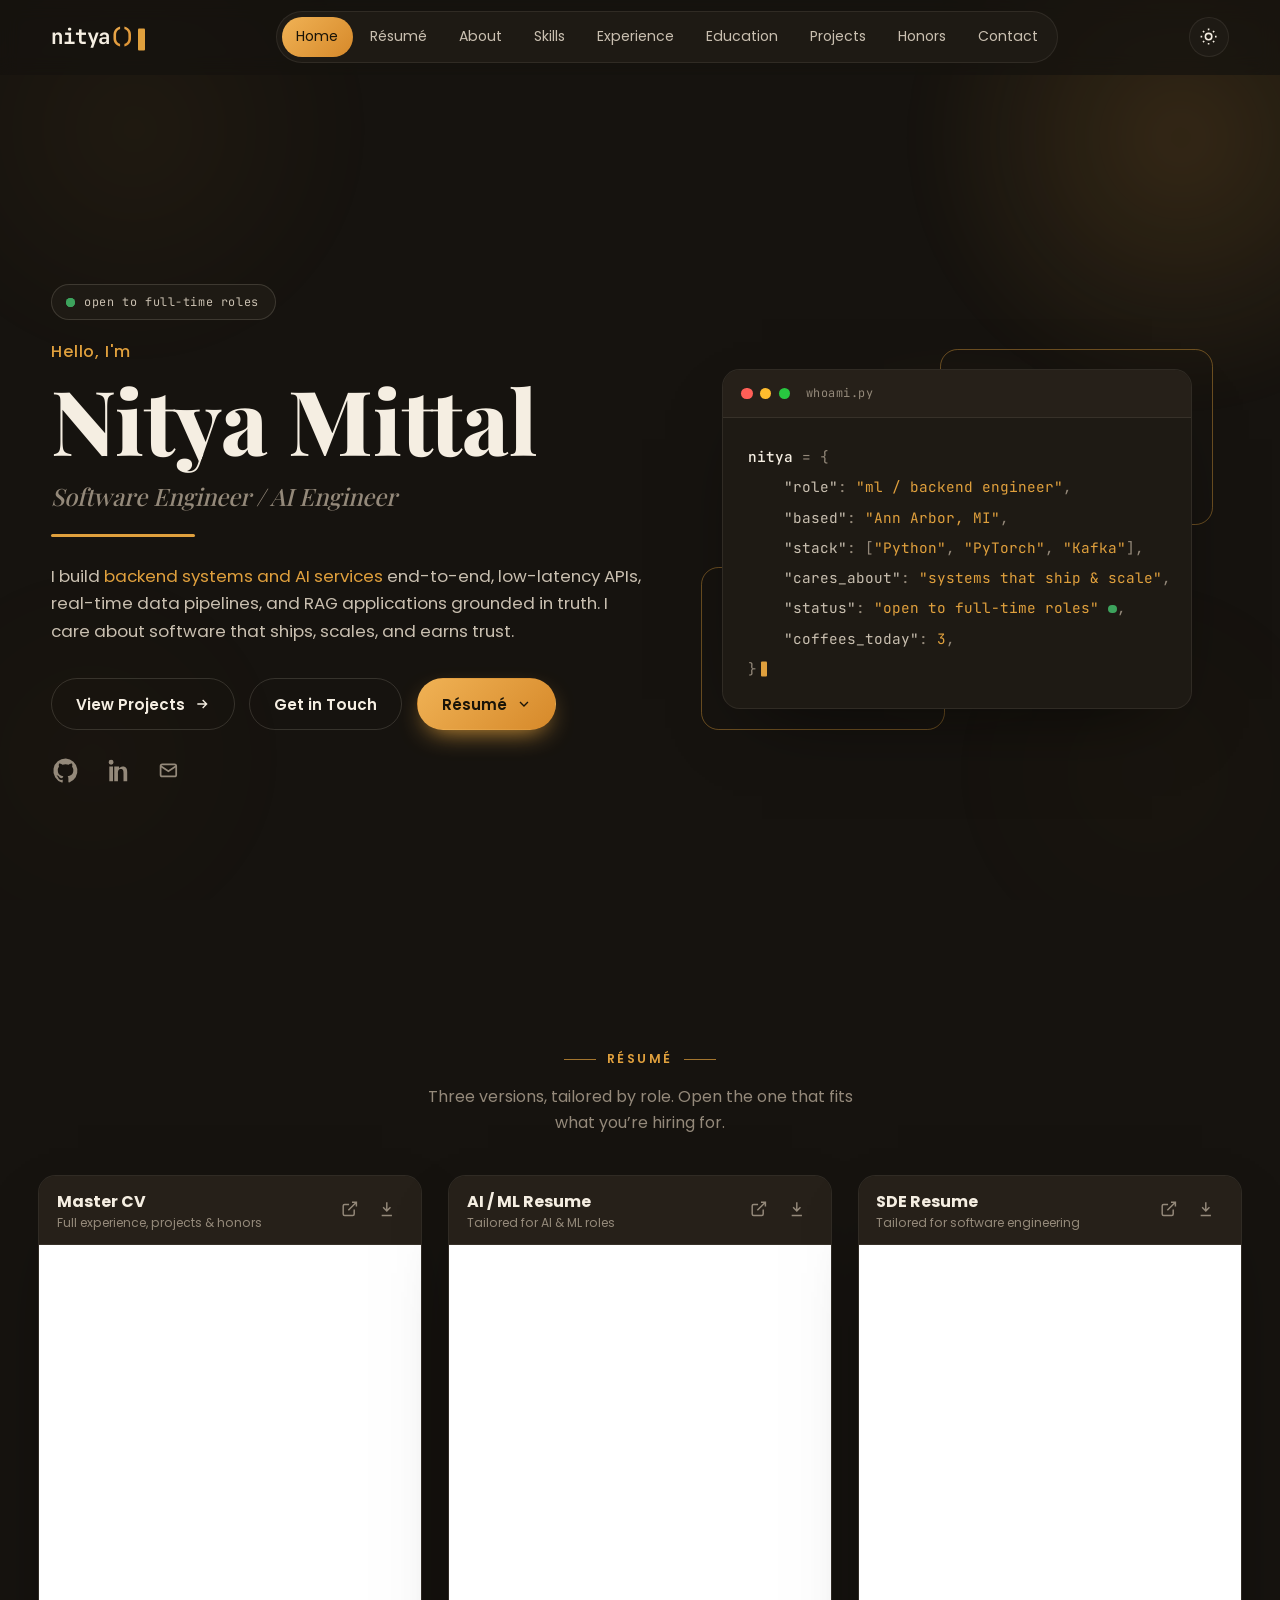
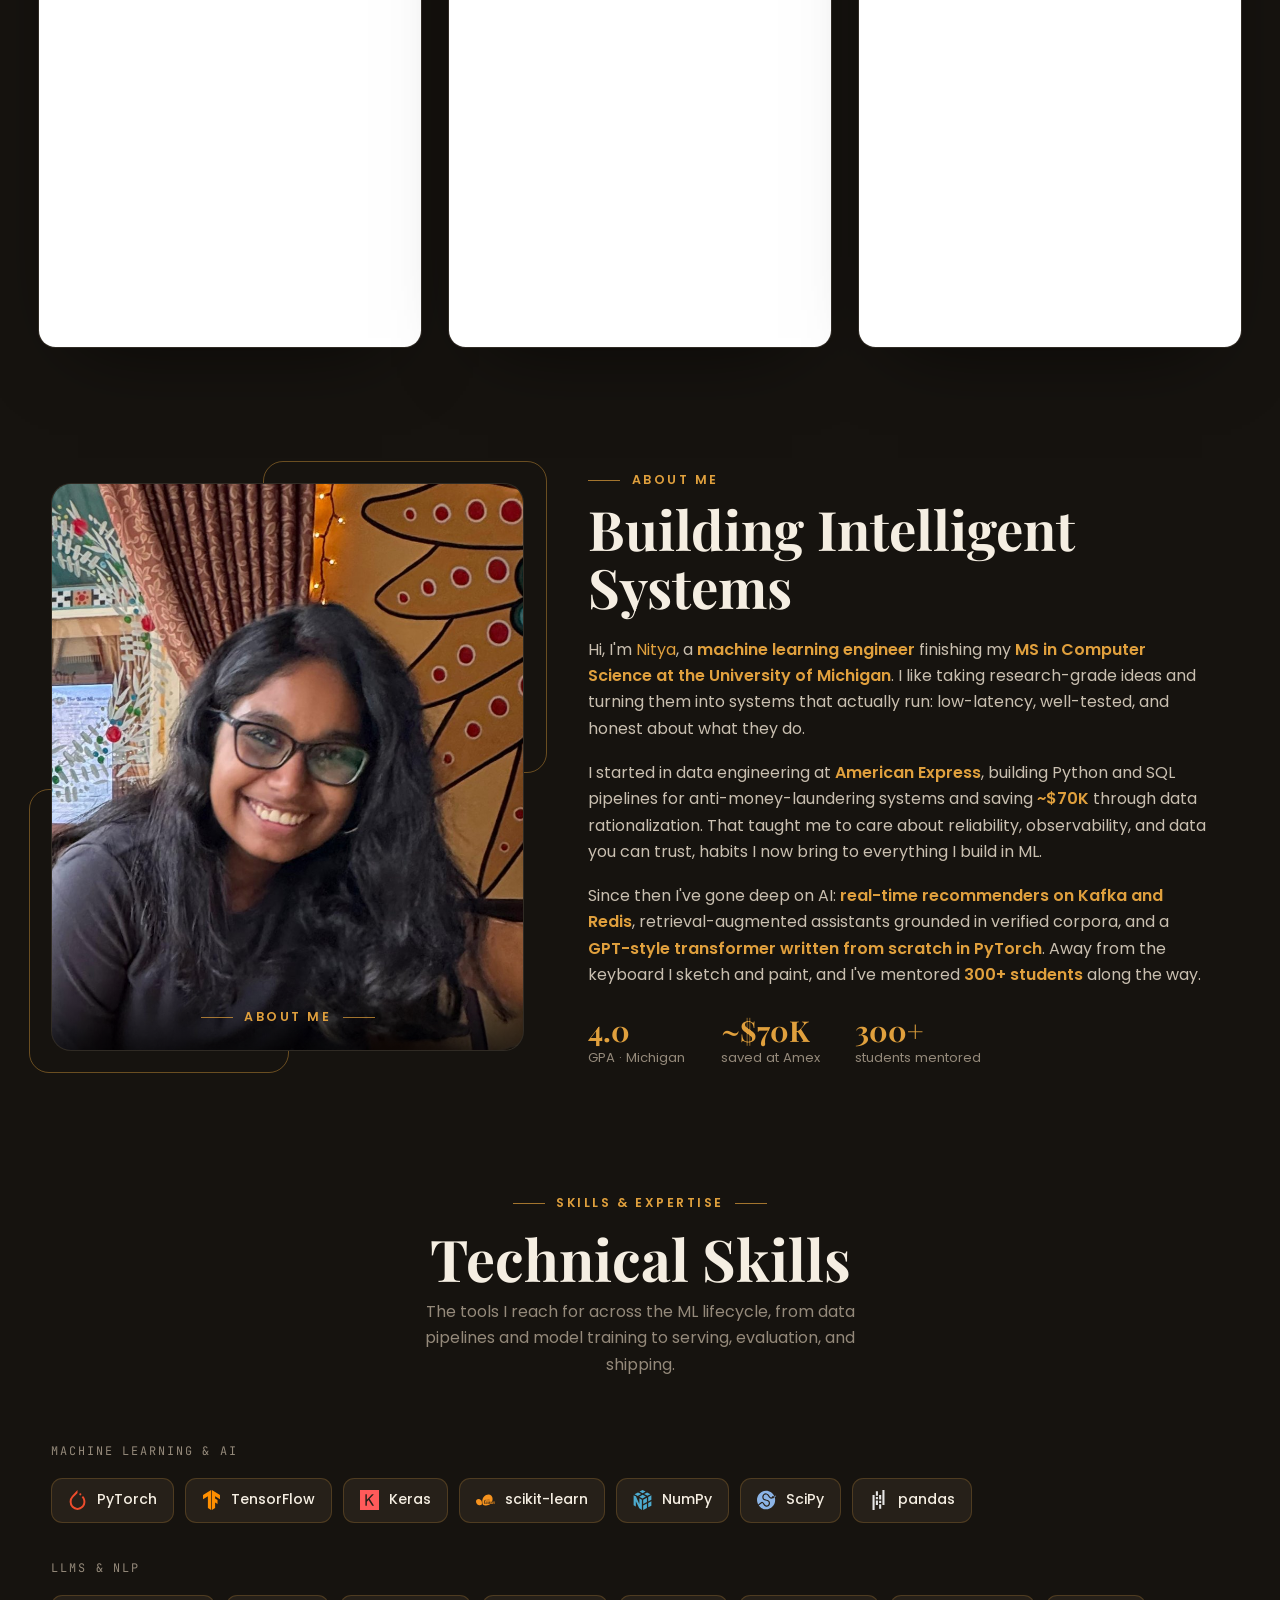
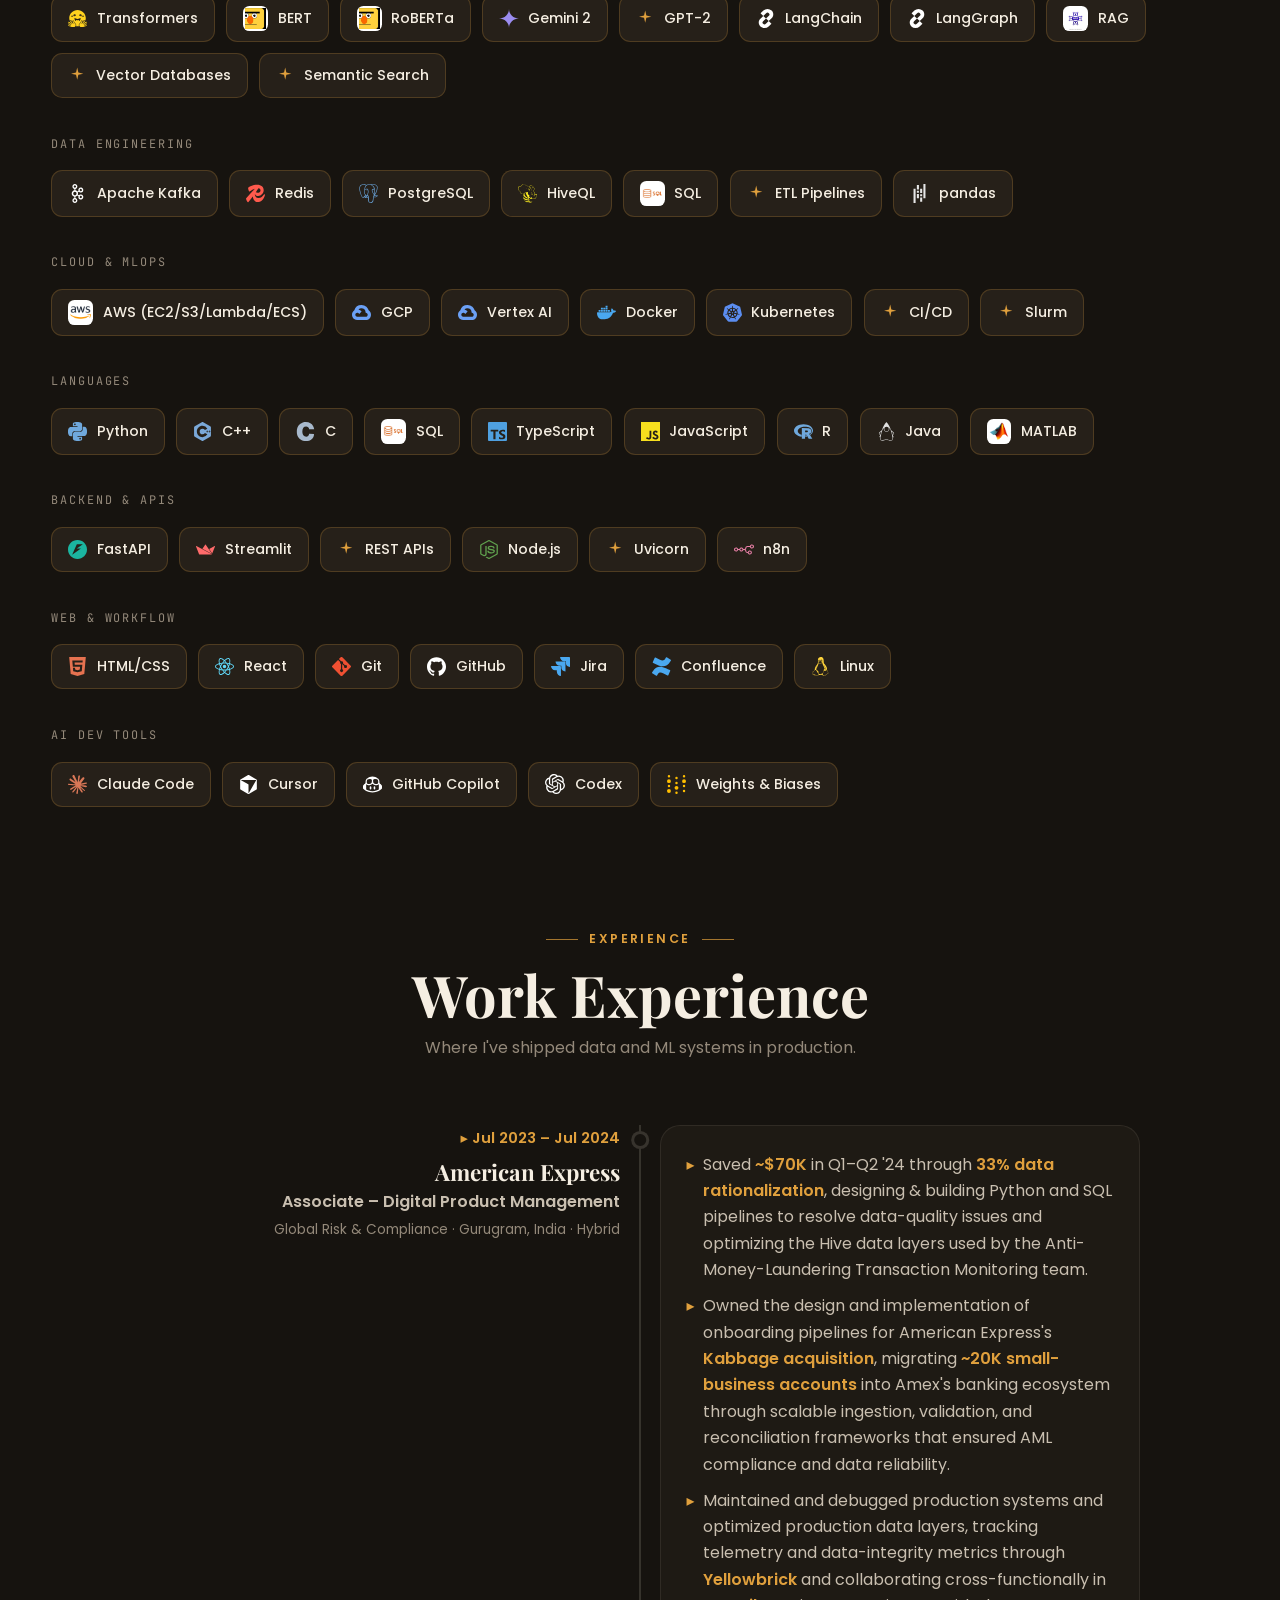
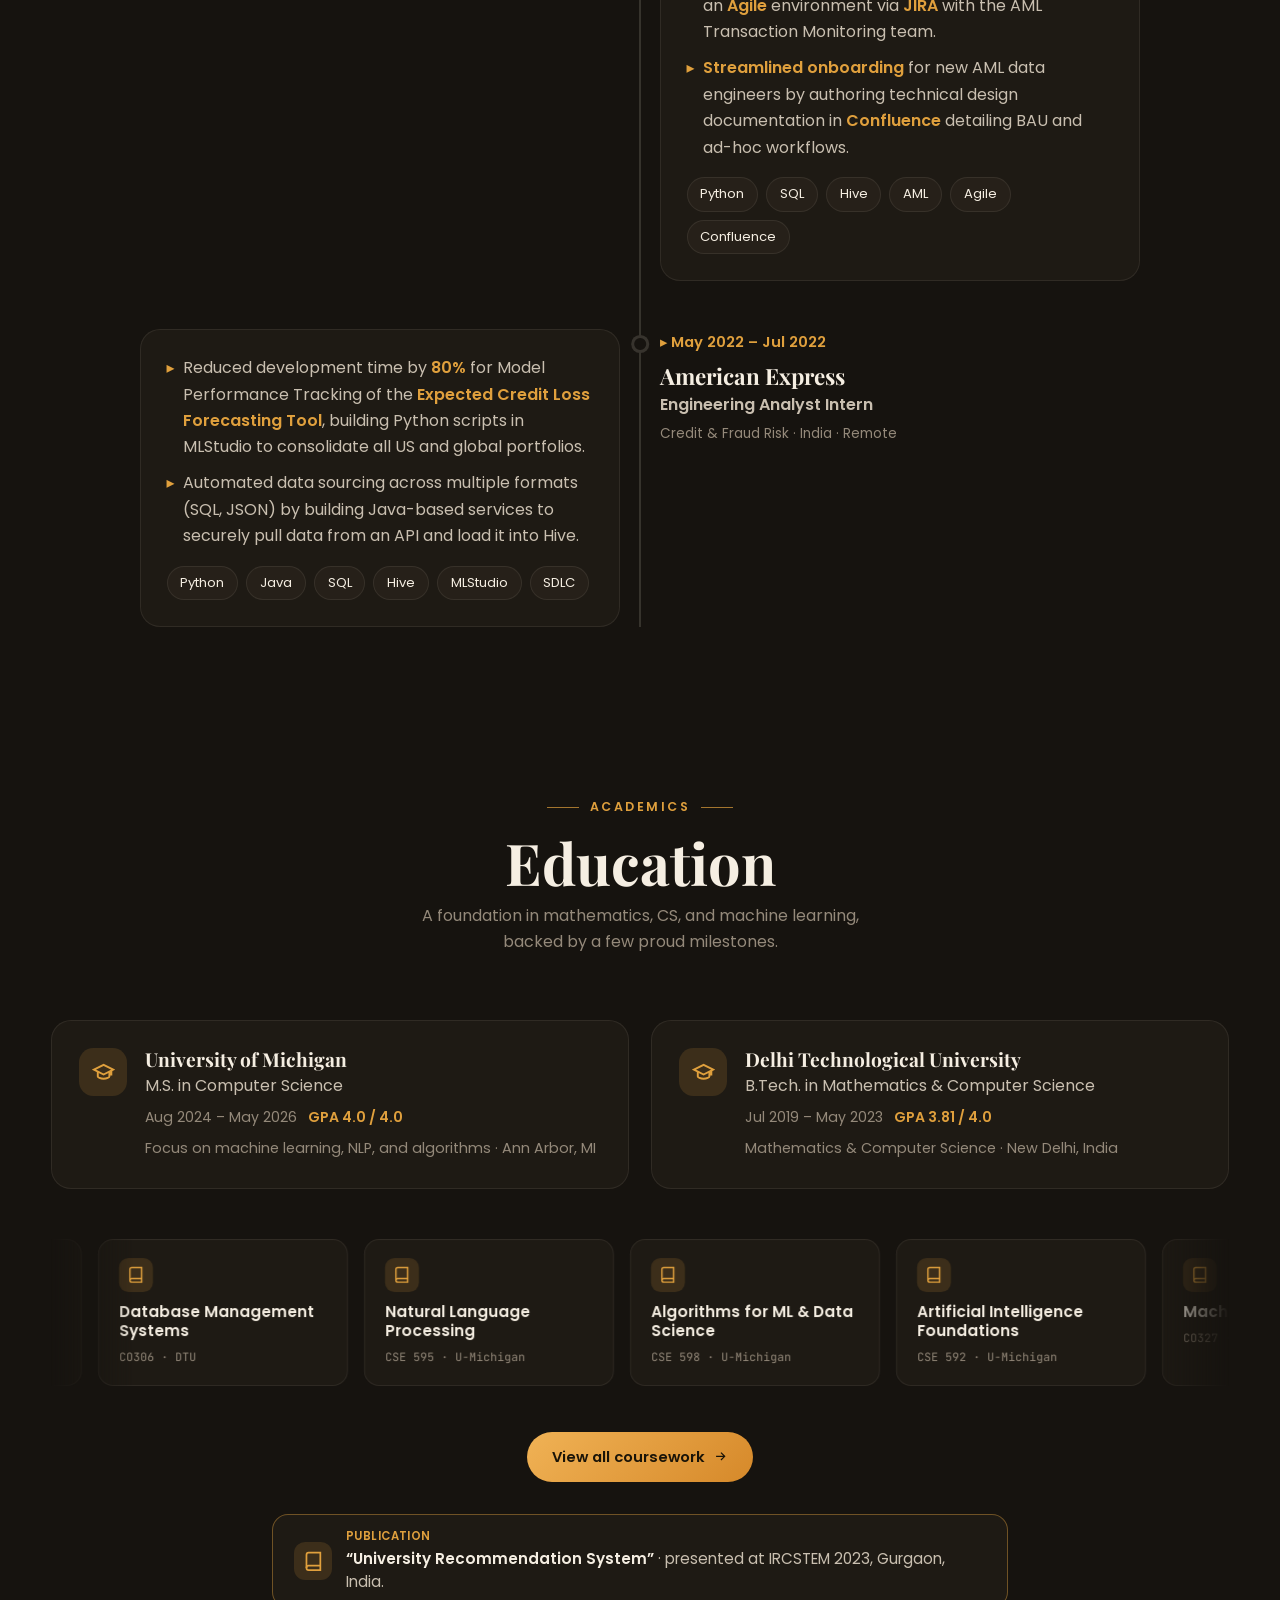
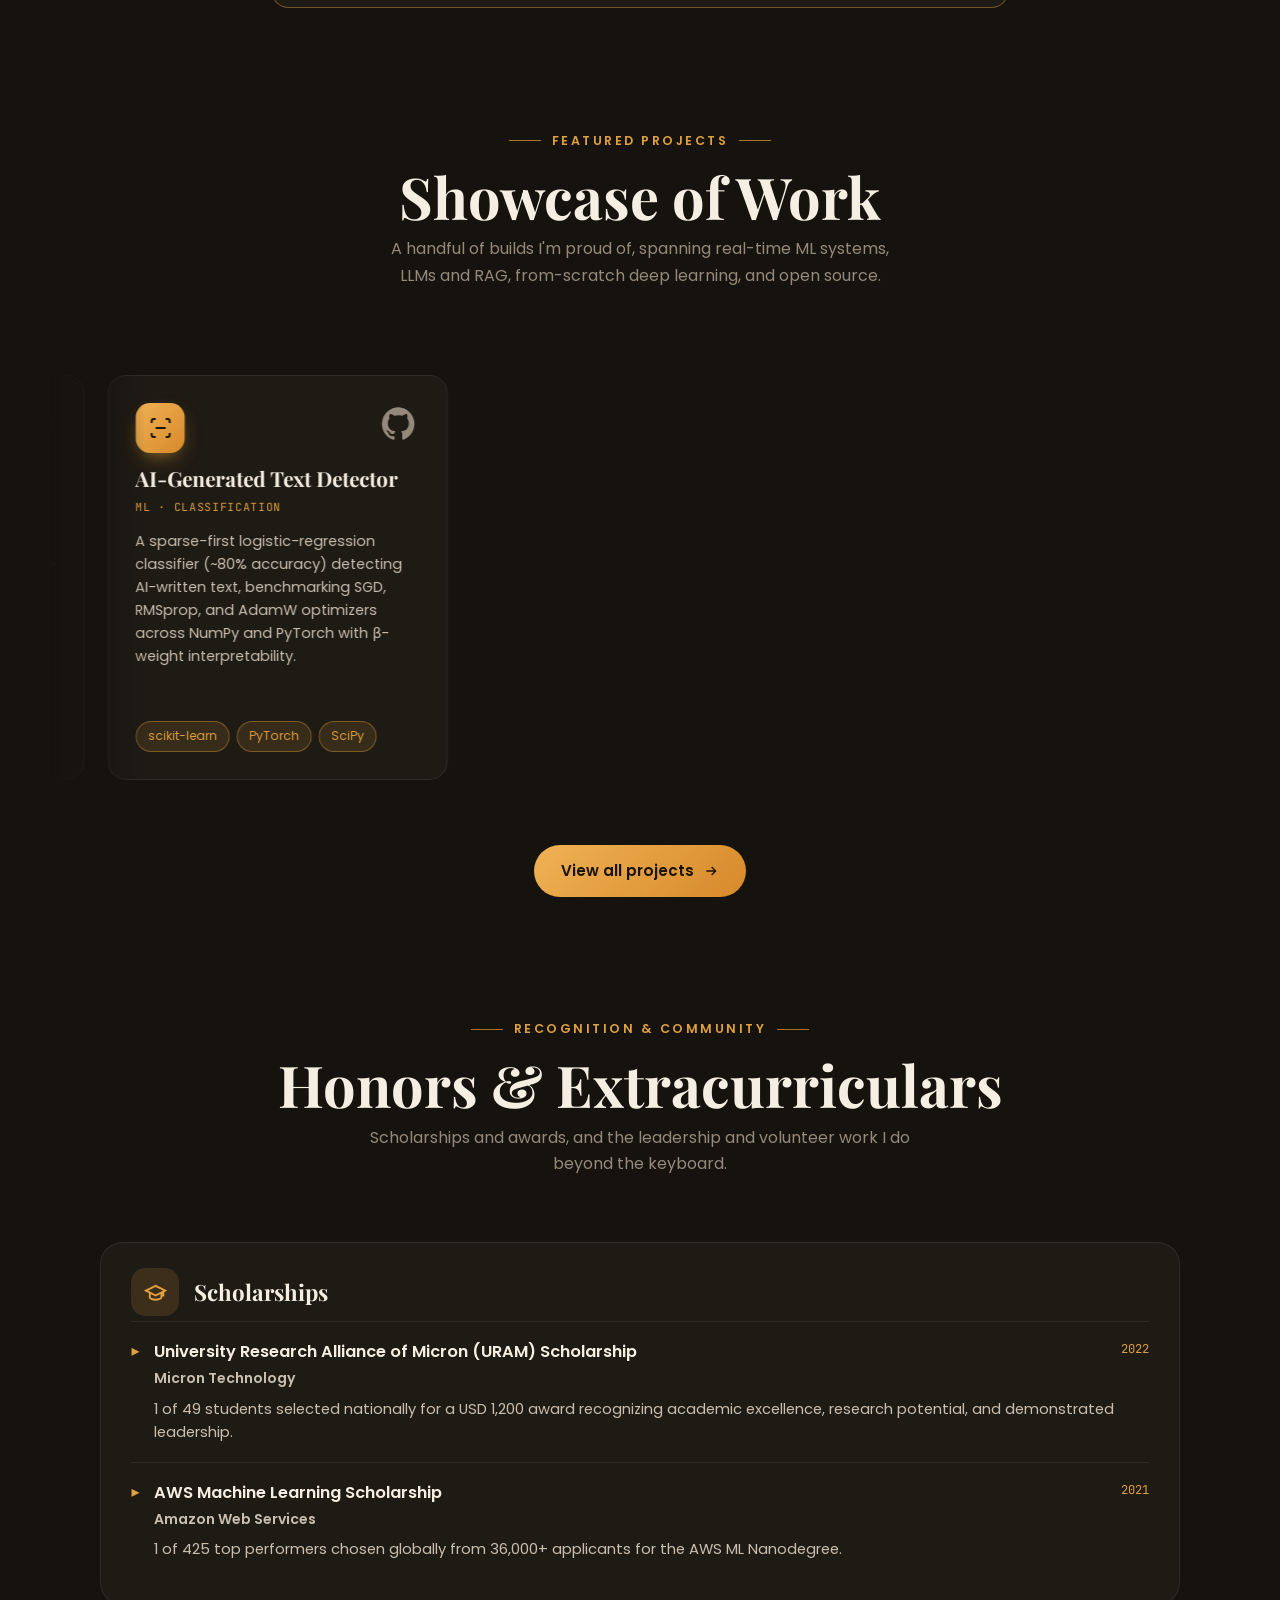
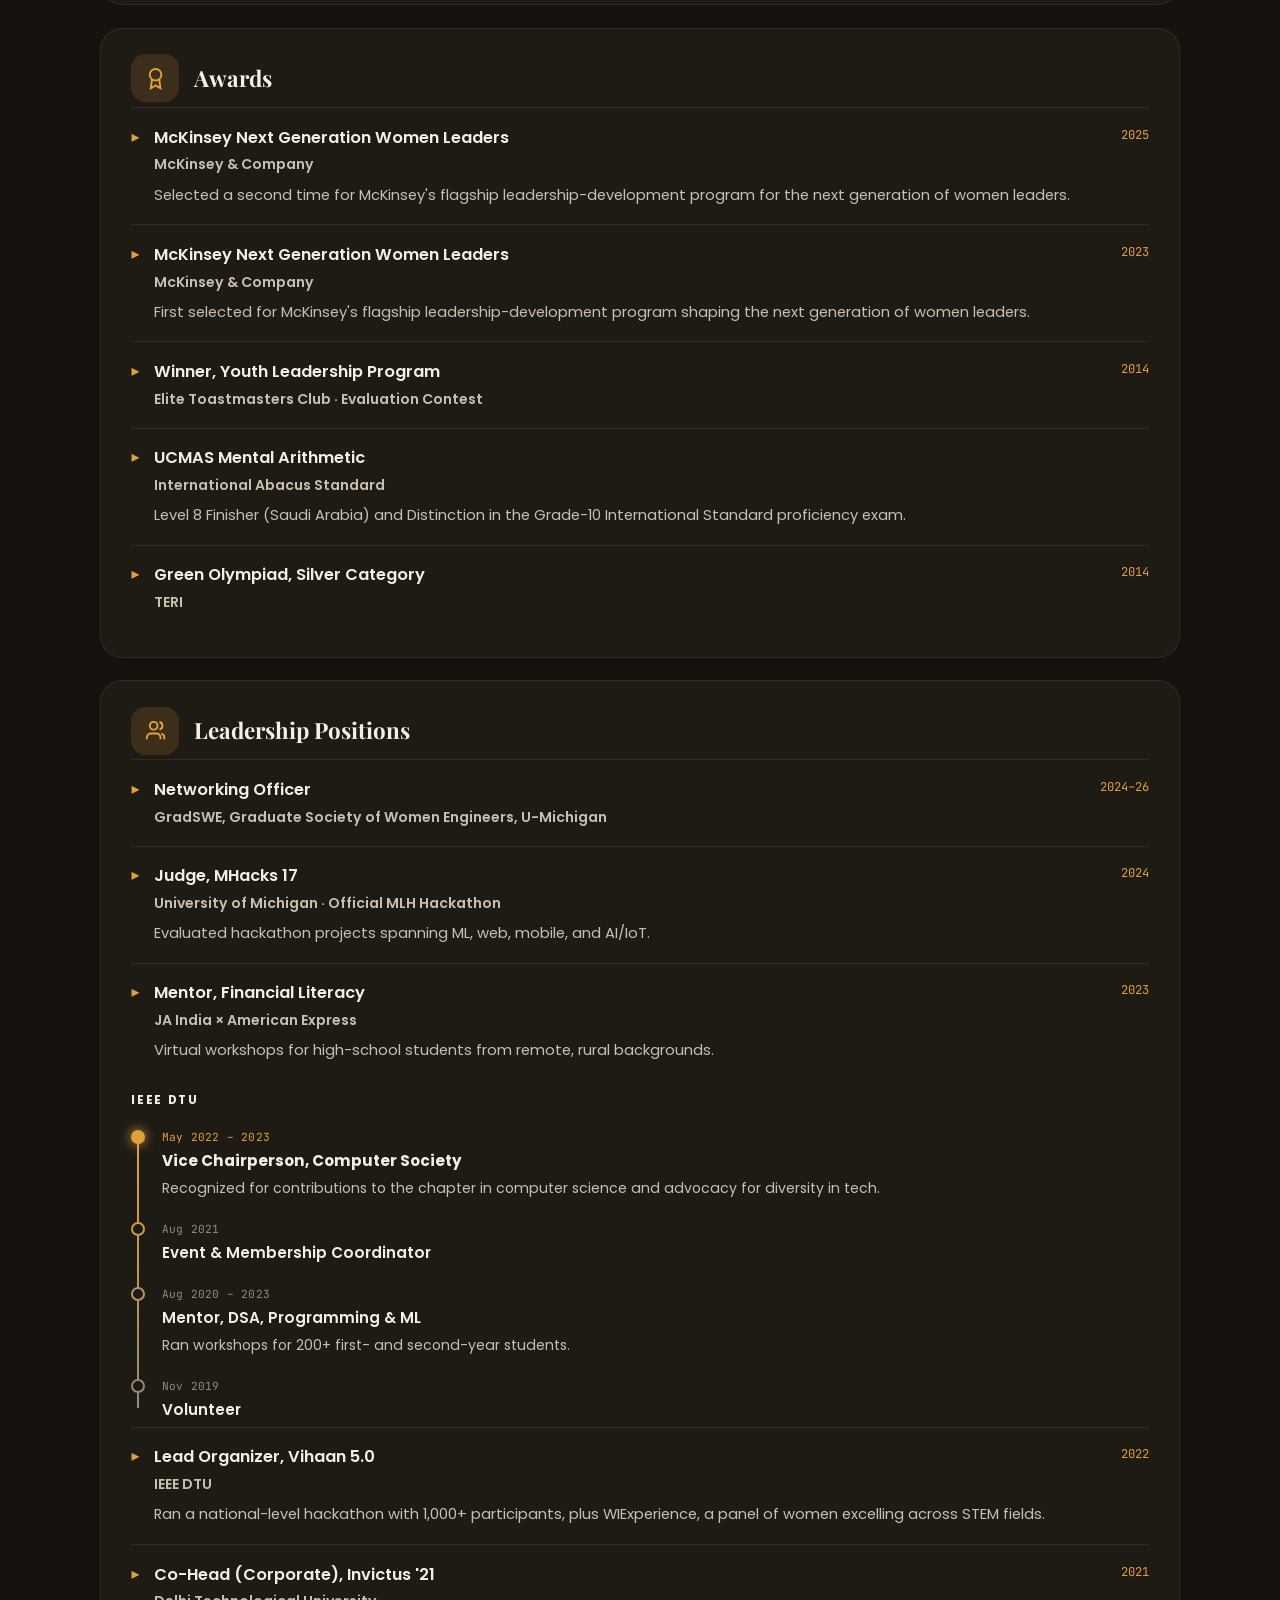
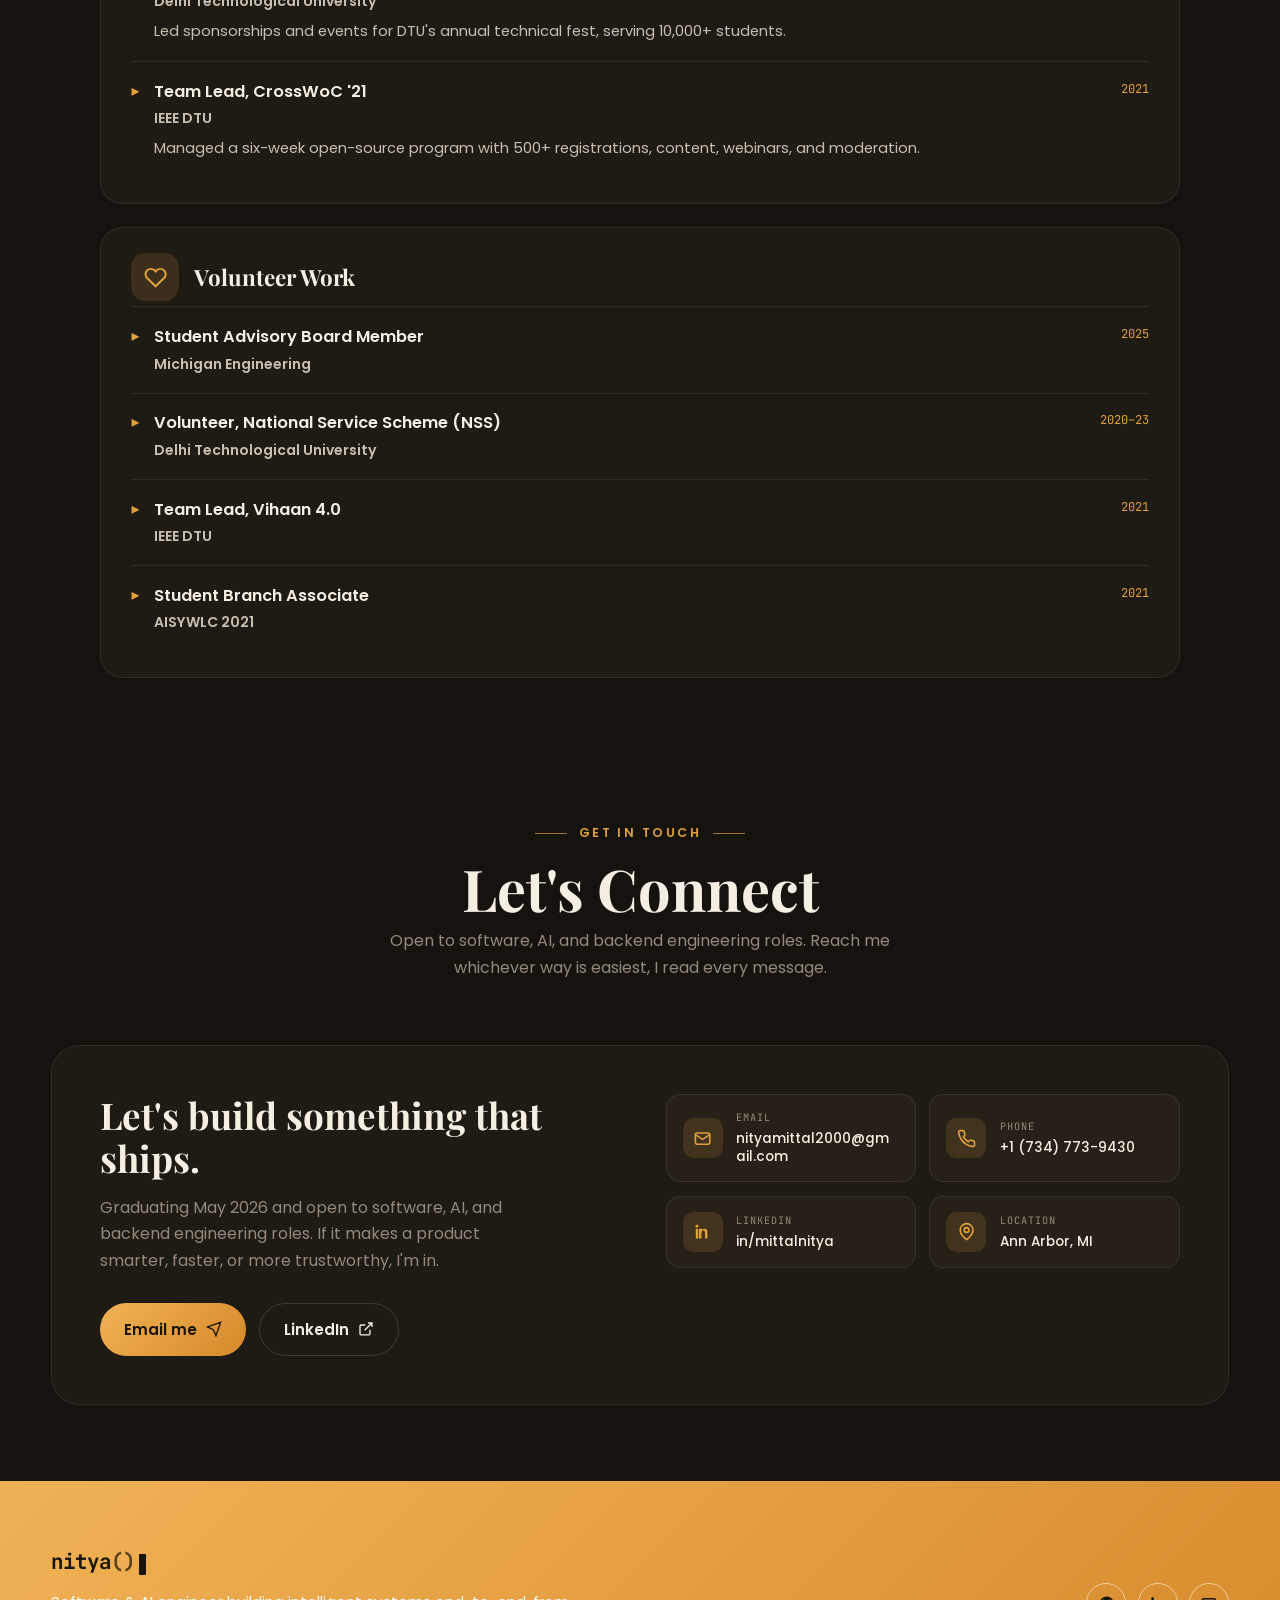
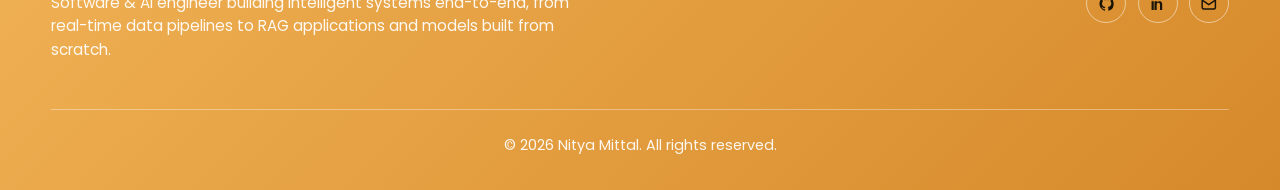
==== commit cec437c4: "Add whoami.py hero code card and open-to-work status pill Replace the orbit hero visual with an edit" ====
--- a/index.html
+++ b/index.html
@@ -37,7 +37,8 @@
       #nm-navtoggle{display:grid !important}
       #nm-hero{grid-template-columns:1fr !important;text-align:center;gap:3rem;padding-top:3rem}
       #nm-hero .nm-c{justify-content:center;margin-inline:auto}
-      #nm-orbit{order:-1}
+      #nm-whoami{order:-1;width:min(100%,440px) !important}
+      #nm-whoami code{text-align:left;font-size:.68rem !important;line-height:2 !important;padding:1.2rem 1.25rem !important}
       #nm-about{grid-template-columns:1fr !important}
       [data-grid]{grid-template-columns:1fr !important}
       #nm-contact-panel{grid-template-columns:1fr !important}
@@ -62,6 +63,7 @@
   #nm-copy-toast.show{opacity:1;visibility:visible;transform:translate(-50%,0) scale(1)}
   
   @keyframes nmCaret{0%,49%{opacity:1}50%,100%{opacity:0}}
+  @keyframes nmPing{0%{transform:scale(1);opacity:.65}70%,100%{transform:scale(2.3);opacity:0}}
   </style>
   <noscript>
     <style>[data-reveal]{opacity:1 !important;transform:none !important}</style>
@@ -109,6 +111,7 @@
     <section id="nm-home" style="padding:clamp(2rem,4vw,4rem) 0;position:relative">
       <div id="nm-hero" style="width:min(1180px,92vw);margin-inline:auto;display:grid;grid-template-columns:1.05fr .95fr;align-items:center;gap:2rem;min-height:calc(100vh - 74px)">
         <div data-reveal="" data-reveal-up="" style="opacity:0;transform:translateY(28px);transition:opacity .6s cubic-bezier(.16,1,.3,1),transform .6s cubic-bezier(.16,1,.3,1)">
+          <p style="margin:0 0 1.2rem"><span style="display:inline-flex;align-items:center;gap:.6rem;font-family:'JetBrains Mono',ui-monospace,monospace;font-size:.74rem;letter-spacing:.05em;color:var(--fg-body);background:var(--surface);border:1px solid var(--border-strong);border-radius:9999px;padding:.45rem 1rem .45rem .85rem"><span aria-hidden="true" style="position:relative;width:.55rem;height:.55rem;flex:none"><span style="position:absolute;inset:0;border-radius:50%;background:#3DA35D"></span><span style="position:absolute;inset:0;border-radius:50%;background:#3DA35D;animation:nmPing 2.4s cubic-bezier(0,0,.2,1) infinite"></span></span>open to full-time roles</span></p>
           <p style="color:var(--orange);font-weight:500;letter-spacing:.05em;margin:0">Hello, I'm</p>
           <h1 style="font-family:'Playfair Display',Georgia,serif;color:var(--fg);line-height:1.06;font-weight:800;font-size:clamp(3rem,8vw,5.6rem);margin:.4rem 0 .6rem">Nitya Mittal</h1>
           <p style="font-family:'Playfair Display',Georgia,serif;font-style:italic;color:var(--fg-muted);font-size:clamp(1.1rem,2.4vw,1.5rem);margin:0 0 1.1rem">Software Engineer / AI Engineer</p>
@@ -125,20 +128,26 @@
             <a href="mailto:nityamittal2000@gmail.com" data-copy-email="nityamittal2000@gmail.com" aria-label="Email" style="transition:color .18s,transform .18s" data-hover="color:var(--orange);transform:translateY(-2px)"><svg viewBox="0 0 24 24" fill="none" stroke="currentColor" stroke-width="2" style="width:1.3rem;height:1.3rem"><rect x="3" y="5" width="18" height="14" rx="2"></rect><path d="m3 7 9 6 9-6"></path></svg></a>
           </div>
         </div>
-        <div id="nm-orbit" data-reveal="" style="opacity:0;transition:opacity .6s cubic-bezier(.16,1,.3,1);position:relative;aspect-ratio:1;width:min(34vw,440px);margin-inline:auto;display:grid;place-items:center" aria-hidden="true">
-          <div style="position:absolute;inset:0;border-radius:50%;border:1px solid var(--ring)"></div>
-          <div style="position:absolute;inset:11%;border-radius:50%;border:1px solid var(--ring)"></div>
-          <div style="position:absolute;inset:23%;border-radius:50%;border:1px solid var(--ring)"></div>
-          <div style="position:absolute;inset:0;animation:nm-spin 38s linear infinite"><span style="position:absolute;width:.7rem;height:.7rem;border-radius:50%;background:var(--orange);box-shadow:0 0 12px var(--orange);top:-.35rem;left:calc(50% - .35rem)"></span></div>
-          <div style="position:absolute;inset:11%;animation:nm-spin 52s linear infinite reverse"><span style="position:absolute;width:.5rem;height:.5rem;border-radius:50%;background:var(--orange);box-shadow:0 0 12px var(--orange);bottom:-.25rem;left:calc(50% - .25rem)"></span></div>
-          <div style="position:absolute;inset:23%;animation:nm-spin 44s linear infinite"><span style="position:absolute;width:.45rem;height:.45rem;border-radius:50%;background:var(--orange);box-shadow:0 0 10px var(--orange);top:-.22rem;left:calc(50% - .22rem)"></span></div>
-          <div aria-hidden="true" style="position:absolute;left:50%;top:50%;width:82%;height:82%;transform:translate(-50%,-50%);border-radius:50%;background:radial-gradient(circle,color-mix(in srgb,var(--orange) 55%,transparent),transparent 68%);filter:blur(20px);opacity:.6;z-index:1"></div>
-          <div style="position:relative;z-index:2;width:76%;height:76%;border-radius:50%;display:grid;place-items:center;background:radial-gradient(circle at 50% 38%,#EBB04C 0%,#E0A03D 45%,#C5862C 100%);box-shadow:inset 0 0 0 5px rgba(120,80,20,.38),inset 0 3px 10px rgba(255,232,190,.5),inset 0 -8px 22px rgba(110,70,16,.45),0 14px 40px rgba(0,0,0,.4);animation:nm-bob 6s cubic-bezier(.16,1,.3,1) infinite">
-            <img src="assets/img/hero-badge.svg" alt="Nitya Mittal, coffee &amp; code" style="width:88%;height:88%;object-fit:contain">
-          </div>
-          <span style="position:absolute;z-index:3;top:6%;right:-4%;animation:nm-bob 5s cubic-bezier(.16,1,.3,1) .6s infinite;width:3rem;height:3rem;display:grid;place-items:center;border-radius:.9rem;background:var(--badge-bg);color:var(--orange)"><svg viewBox="0 0 24 24" fill="none" stroke="currentColor" stroke-width="2" style="width:1.45rem;height:1.45rem"><circle cx="12" cy="12" r="3"></circle><circle cx="5" cy="6" r="2"></circle><circle cx="19" cy="6" r="2"></circle><circle cx="5" cy="18" r="2"></circle><circle cx="19" cy="18" r="2"></circle><path d="M7 6.5 10 11M17 6.5 14 11M7 17.5 10 13M17 17.5 14 13"></path></svg></span>
-          <span style="position:absolute;z-index:3;bottom:18%;right:-7%;animation:nm-bob 5s cubic-bezier(.16,1,.3,1) 1.6s infinite;width:3rem;height:3rem;display:grid;place-items:center;border-radius:.9rem;background:var(--badge-bg);color:var(--orange)"><svg viewBox="0 0 24 24" fill="none" stroke="currentColor" stroke-width="2" style="width:1.45rem;height:1.45rem"><path d="m8 8-4 4 4 4M16 8l4 4-4 4"></path></svg></span>
-          <span style="position:absolute;z-index:3;bottom:2%;left:6%;animation:nm-bob 5s cubic-bezier(.16,1,.3,1) 1.1s infinite;width:3rem;height:3rem;display:grid;place-items:center;border-radius:.9rem;background:var(--badge-bg);color:var(--orange)"><svg viewBox="0 0 24 24" fill="none" stroke="currentColor" stroke-width="2" style="width:1.45rem;height:1.45rem"><ellipse cx="12" cy="5" rx="8" ry="3"></ellipse><path d="M4 5v14c0 1.7 3.6 3 8 3s8-1.3 8-3V5M4 12c0 1.7 3.6 3 8 3s8-1.3 8-3"></path></svg></span>
+        <div id="nm-whoami" data-reveal="" data-reveal-up="" style="opacity:0;transform:translateY(28px);transition:opacity .6s cubic-bezier(.16,1,.3,1),transform .6s cubic-bezier(.16,1,.3,1);position:relative;width:min(38vw,470px);margin-inline:auto">
+          <span aria-hidden="true" style="position:absolute;inset:-1.3rem -1.3rem auto auto;width:58%;height:52%;border:1px solid var(--chip-bd);border-radius:1.1rem"></span>
+          <span aria-hidden="true" style="position:absolute;inset:auto auto -1.3rem -1.3rem;width:52%;height:48%;border:1px solid var(--chip-bd);border-radius:1.1rem"></span>
+          <div aria-hidden="true" style="position:absolute;left:50%;top:50%;width:90%;height:90%;transform:translate(-50%,-50%);border-radius:50%;background:radial-gradient(circle,color-mix(in srgb,var(--orange) 38%,transparent),transparent 68%);filter:blur(30px);opacity:.5"></div>
+          <div style="position:relative;background:var(--surface);border:1px solid var(--border);border-radius:1.1rem;overflow:hidden;box-shadow:0 30px 80px -40px rgba(0,0,0,.7)">
+            <div style="display:flex;align-items:center;gap:.45rem;padding:.85rem 1.15rem;background:var(--surface-2);border-bottom:1px solid var(--border)">
+              <span aria-hidden="true" style="width:.72rem;height:.72rem;border-radius:50%;background:#FF5F57;flex:none"></span>
+              <span aria-hidden="true" style="width:.72rem;height:.72rem;border-radius:50%;background:#FEBC2E;flex:none"></span>
+              <span aria-hidden="true" style="width:.72rem;height:.72rem;border-radius:50%;background:#28C840;flex:none"></span>
+              <span style="margin-left:.55rem;font-family:'JetBrains Mono',ui-monospace,monospace;font-size:.74rem;letter-spacing:.04em;color:var(--fg-muted)">whoami.py</span>
+            </div>
+            <code style="display:block;padding:1.5rem 1.6rem;font-family:'JetBrains Mono',ui-monospace,monospace;font-size:clamp(.78rem,1.15vw,.9rem);line-height:2.1;color:var(--fg-body);overflow-x:auto;white-space:pre"><span style="color:var(--fg);font-weight:500">nitya</span><span style="color:var(--fg-muted)"> = {</span>
+<span style="color:var(--fg-muted)">    </span><span>"role"</span><span style="color:var(--fg-muted)">: </span><span style="color:var(--orange)">"ml / backend engineer"</span><span style="color:var(--fg-muted)">,</span>
+<span style="color:var(--fg-muted)">    </span><span>"based"</span><span style="color:var(--fg-muted)">: </span><span style="color:var(--orange)">"Ann Arbor, MI"</span><span style="color:var(--fg-muted)">,</span>
+<span style="color:var(--fg-muted)">    </span><span>"stack"</span><span style="color:var(--fg-muted)">: [</span><span style="color:var(--orange)">"Python"</span><span style="color:var(--fg-muted)">, </span><span style="color:var(--orange)">"PyTorch"</span><span style="color:var(--fg-muted)">, </span><span style="color:var(--orange)">"Kafka"</span><span style="color:var(--fg-muted)">],</span>
+<span style="color:var(--fg-muted)">    </span><span>"cares_about"</span><span style="color:var(--fg-muted)">: </span><span style="color:var(--orange)">"systems that ship &amp; scale"</span><span style="color:var(--fg-muted)">,</span>
+<span style="color:var(--fg-muted)">    </span><span>"status"</span><span style="color:var(--fg-muted)">: </span><span style="color:var(--orange)">"open to full-time roles"</span><span aria-hidden="true" style="display:inline-block;width:.55rem;height:.55rem;border-radius:50%;background:#3DA35D;margin-left:.55rem;vertical-align:baseline"></span><span style="color:var(--fg-muted)">,</span>
+<span style="color:var(--fg-muted)">    </span><span>"coffees_today"</span><span style="color:var(--fg-muted)">: </span><span style="color:var(--orange)">3</span><span style="color:var(--fg-muted)">,</span>
+<span style="color:var(--fg-muted)">}</span><span aria-hidden="true" style="display:inline-block;width:.6ch;height:1.05em;background:var(--orange);margin-left:4px;transform:translateY(.18em);border-radius:1px;animation:nmCaret 1.1s steps(1) infinite"></span></code>
+          </div>
         </div>
       </div>
     </section>
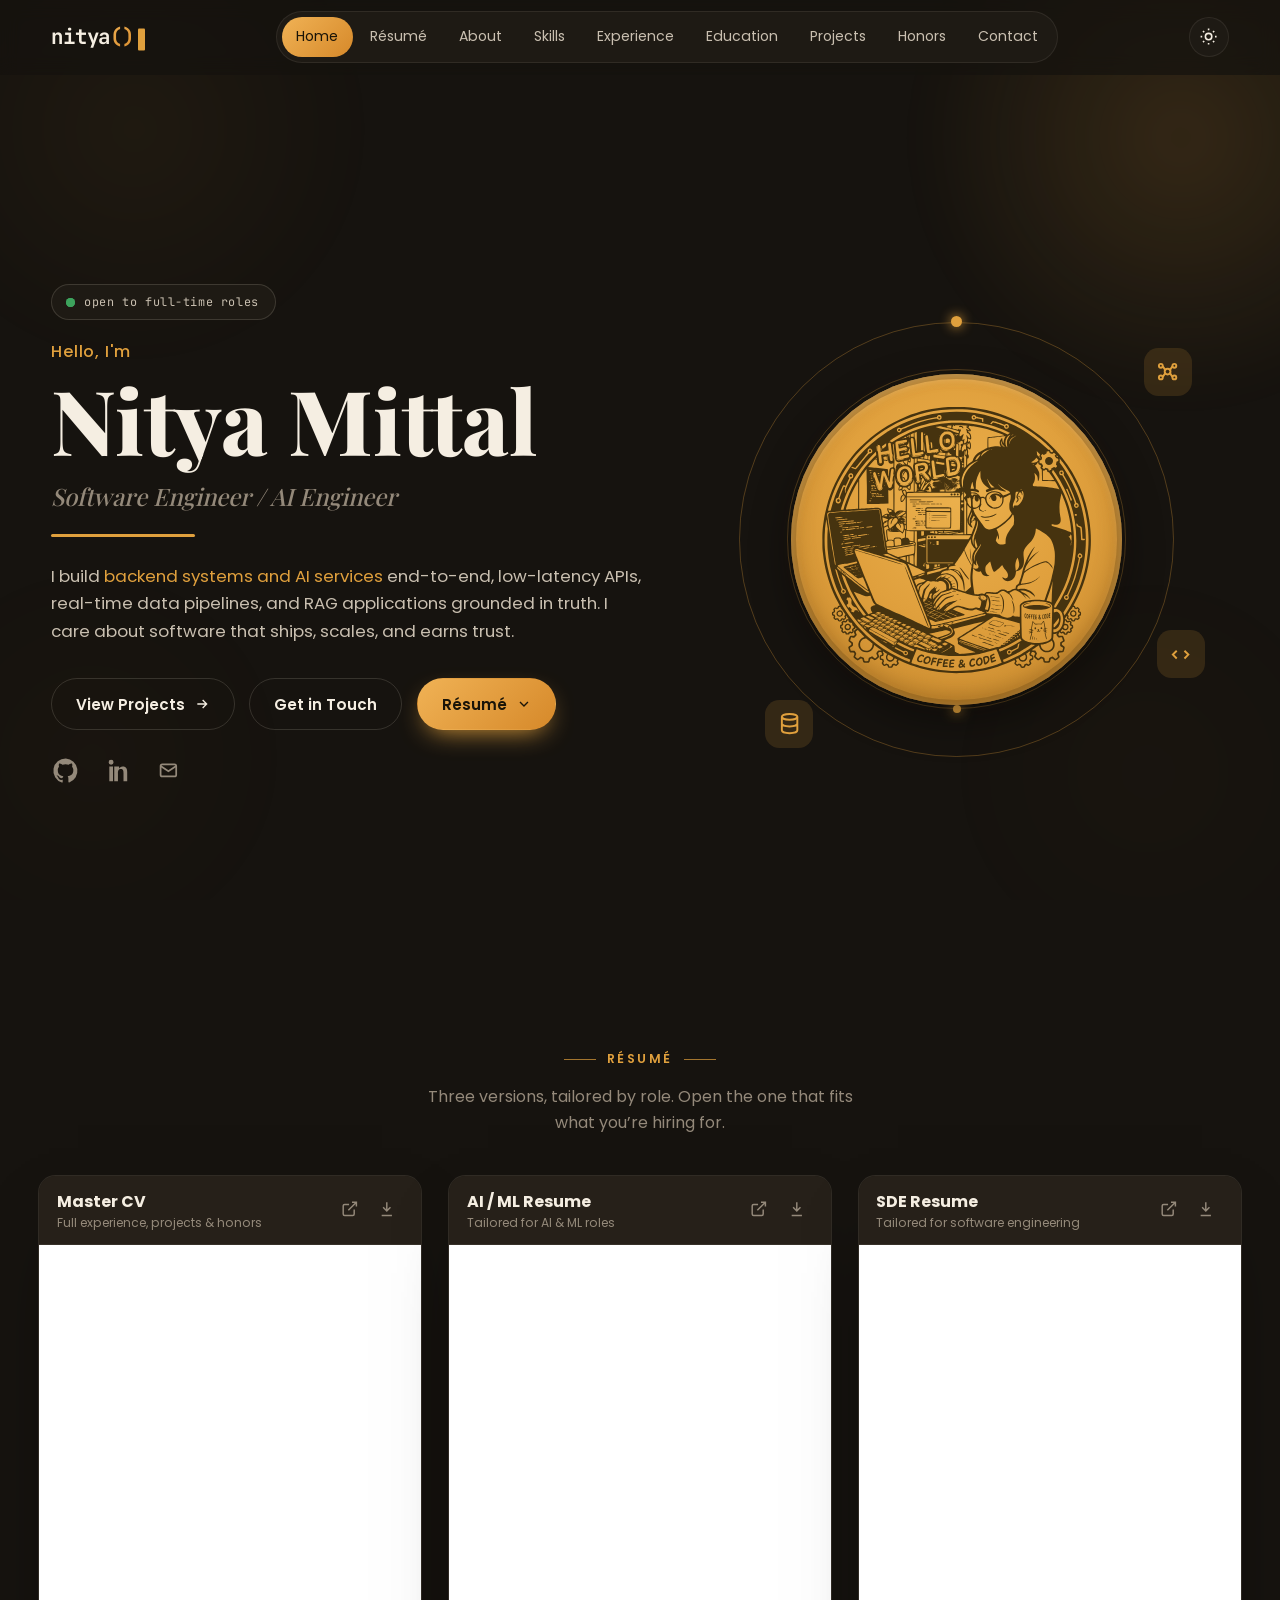
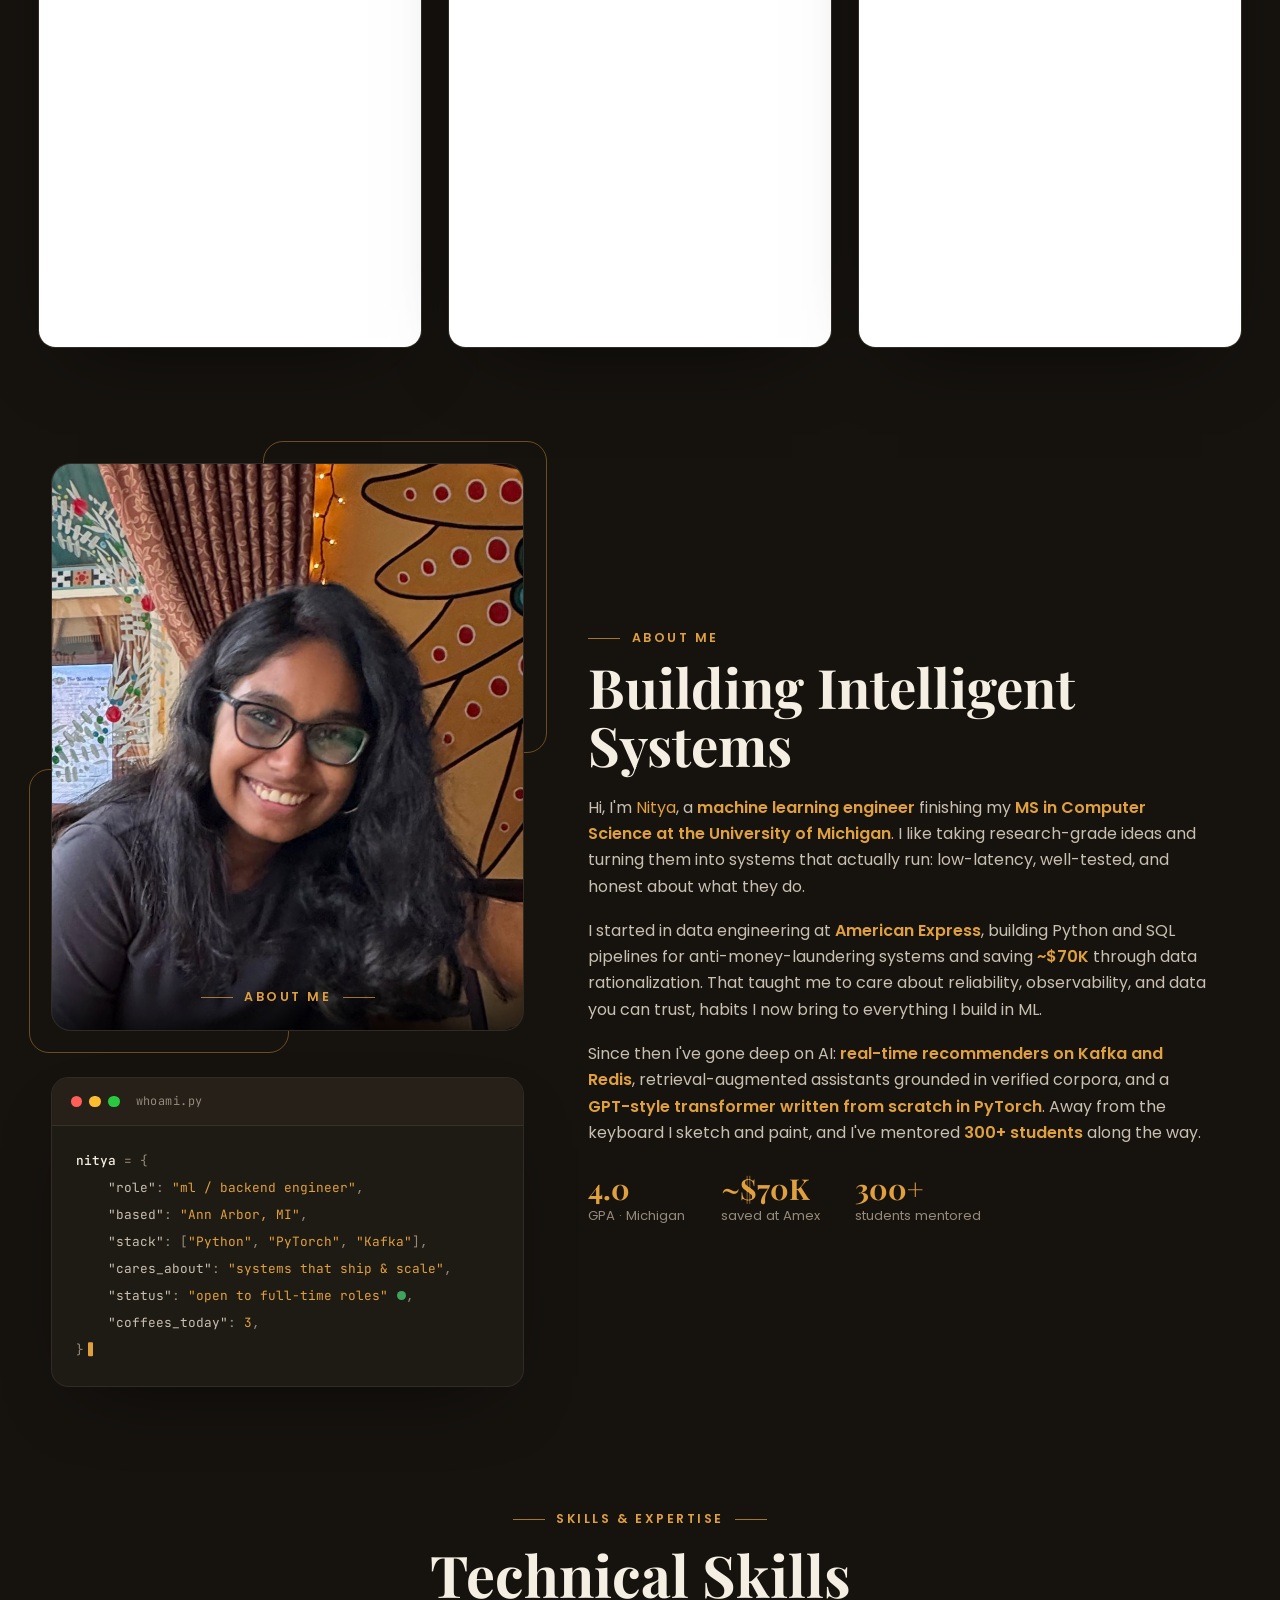
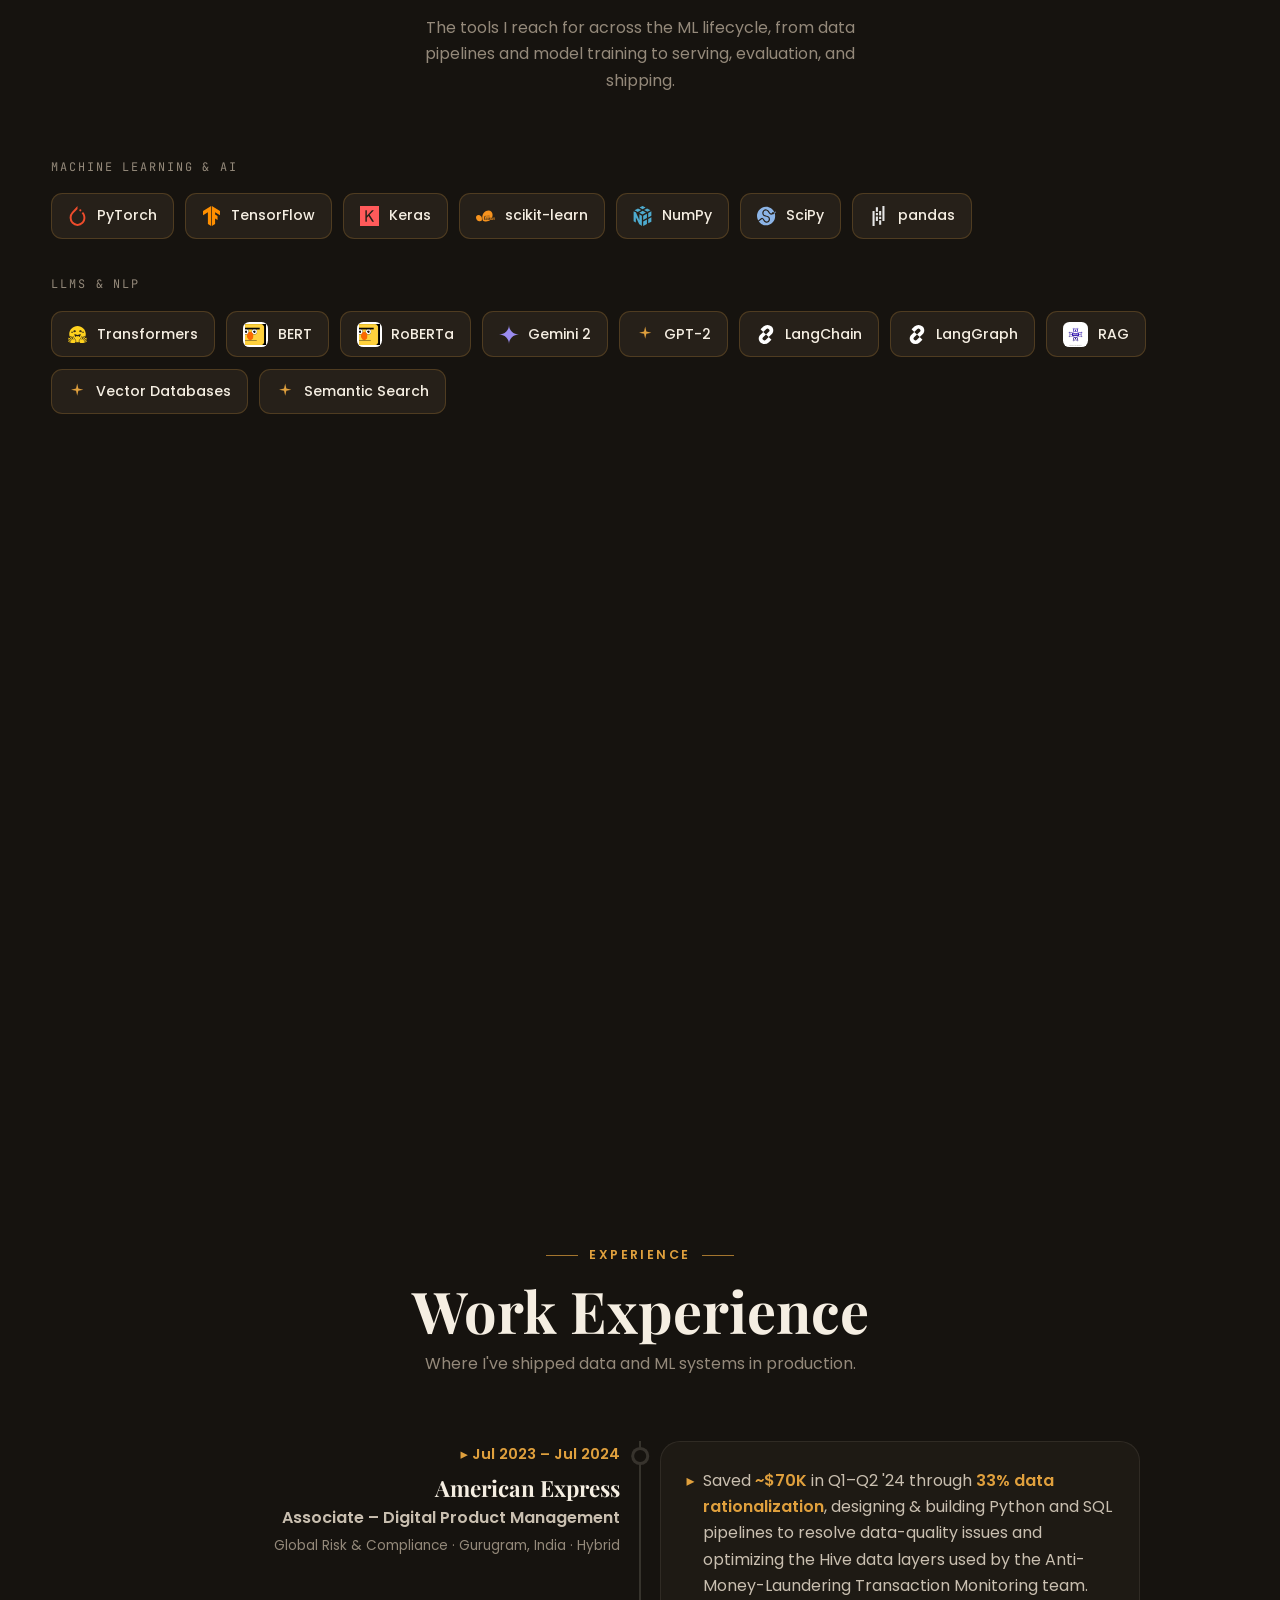
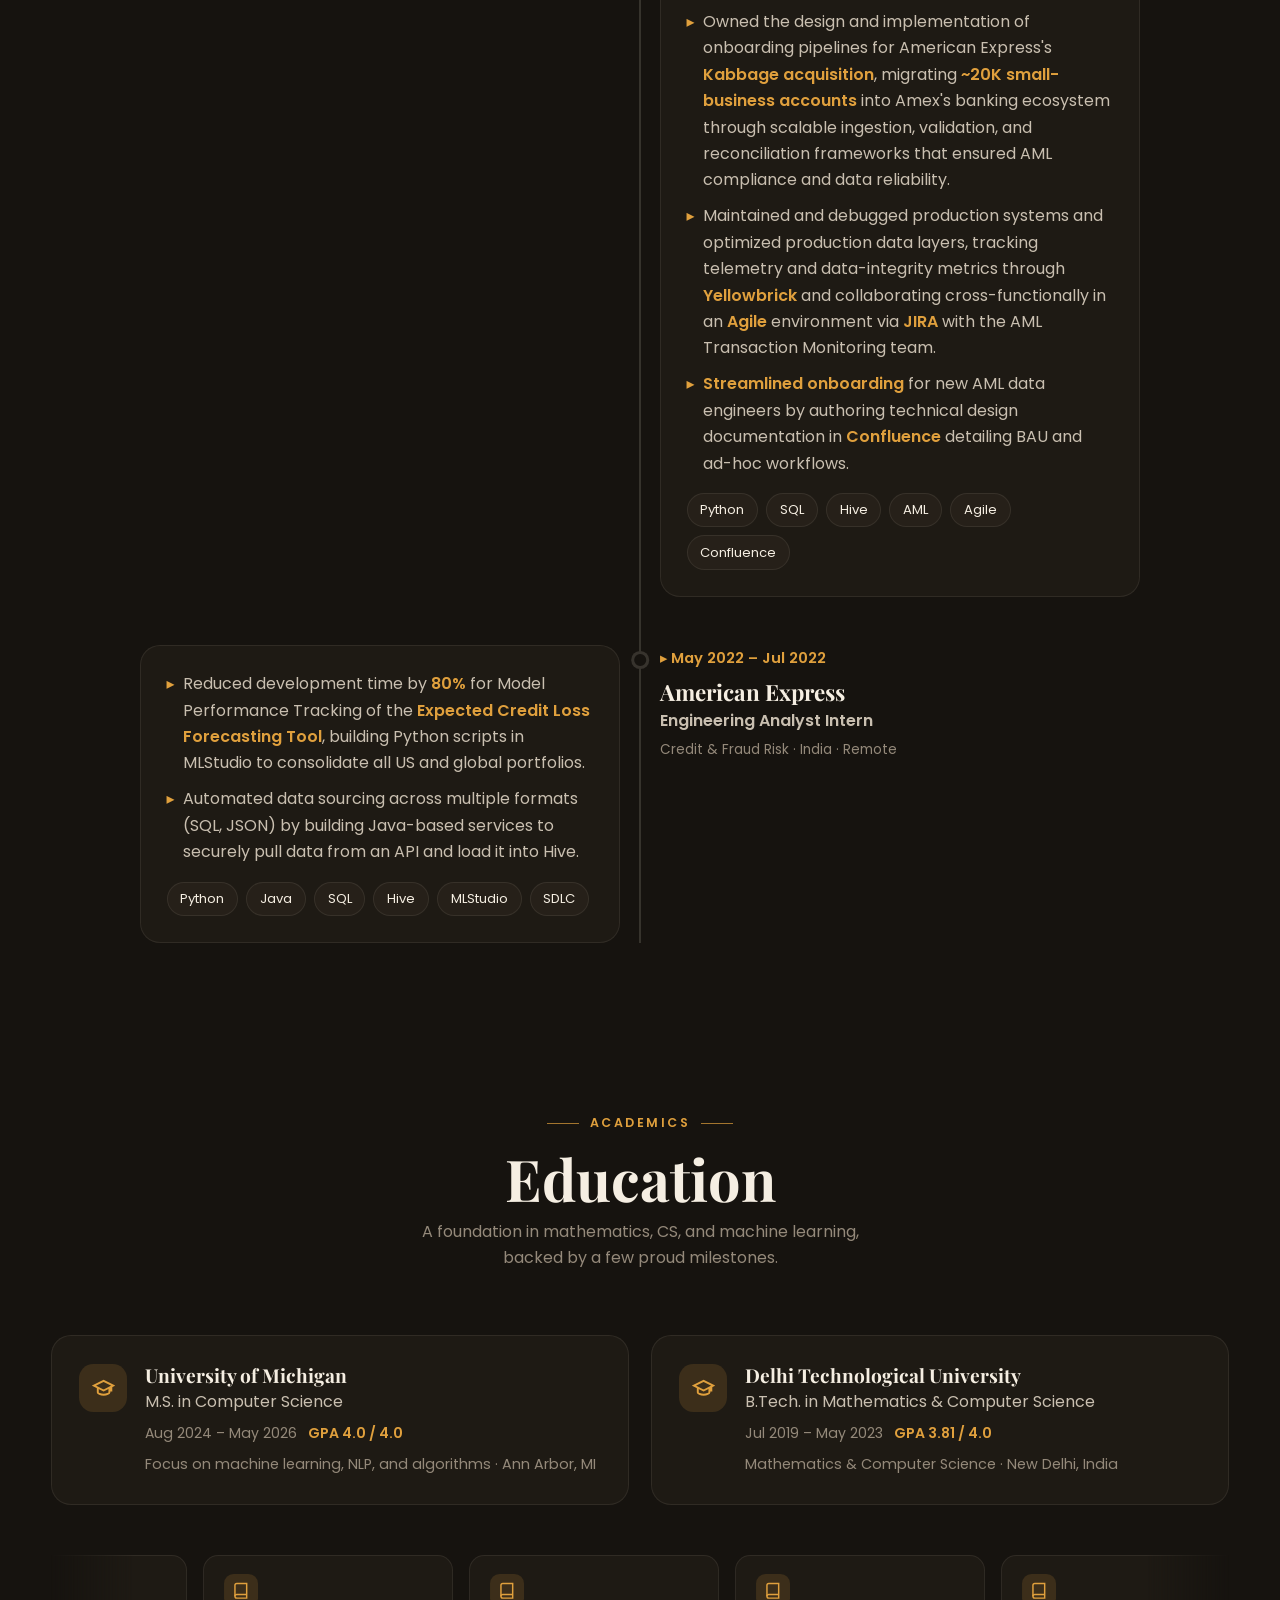
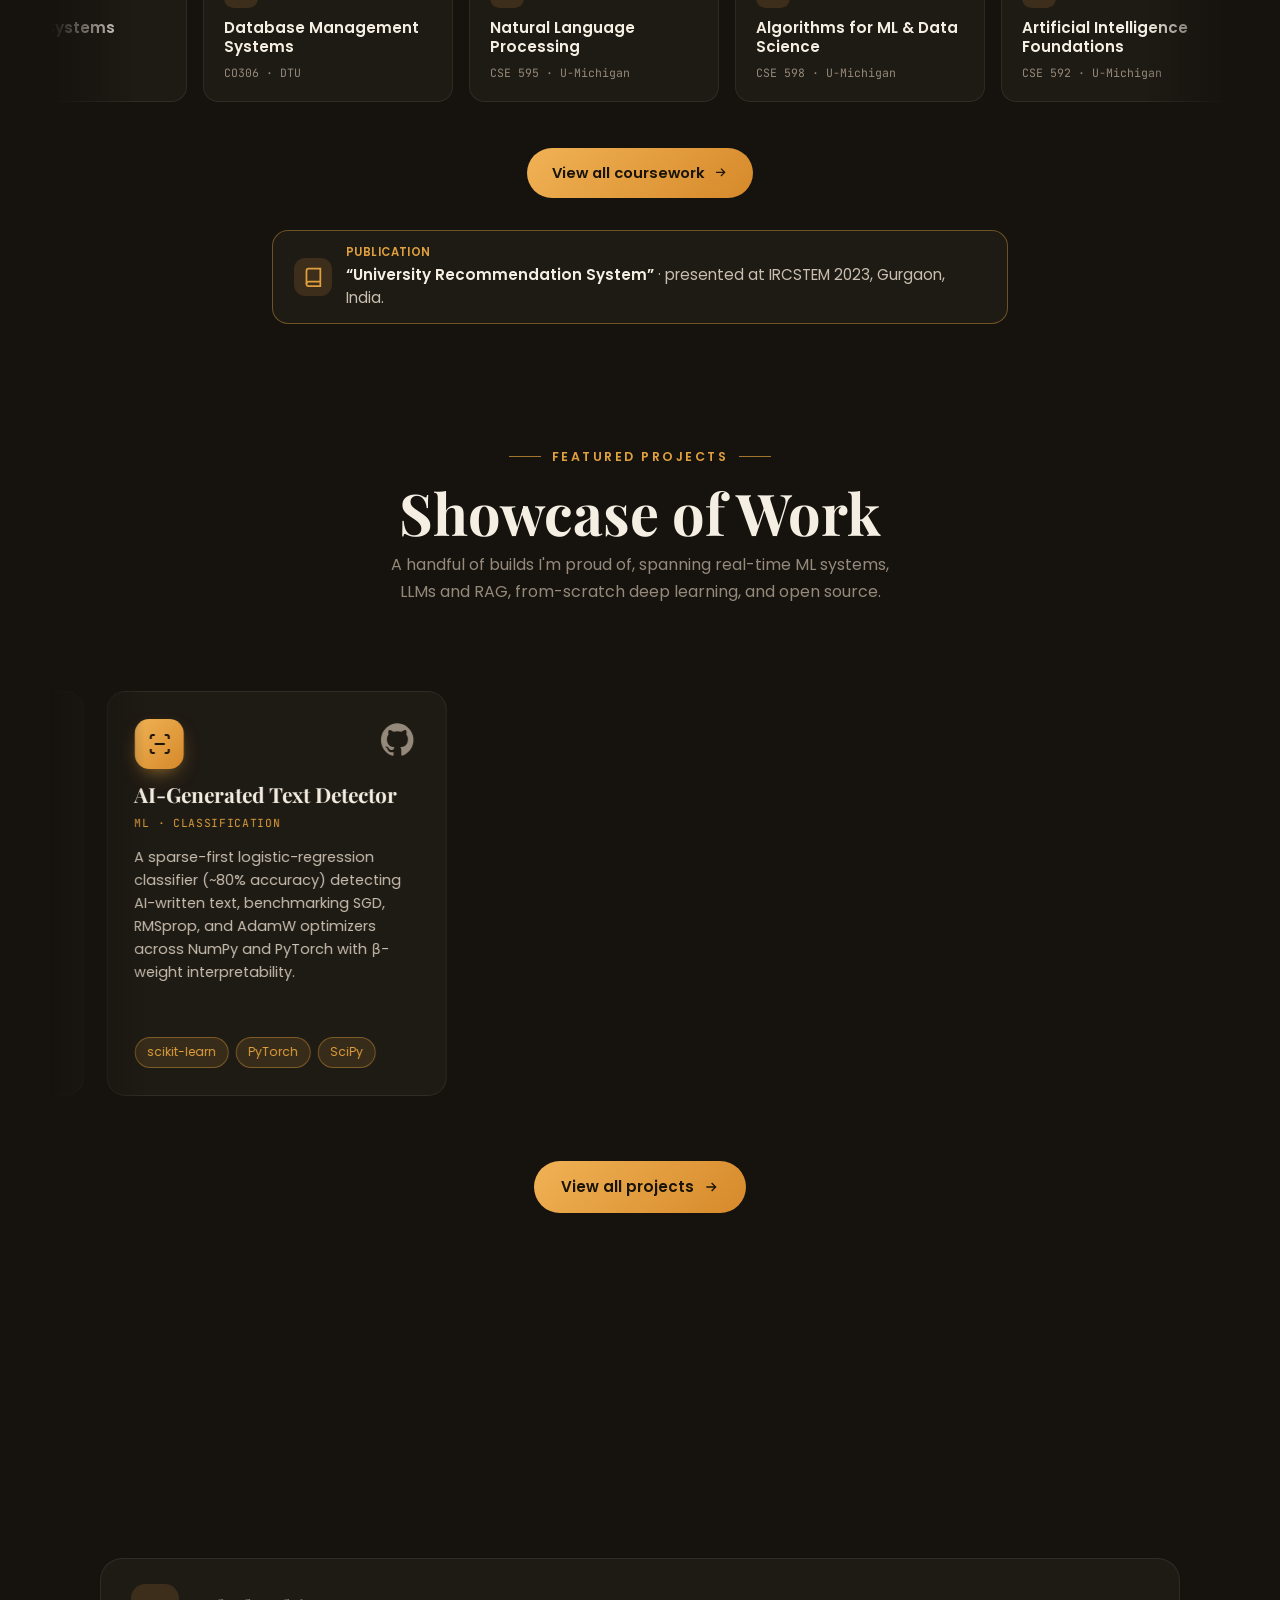
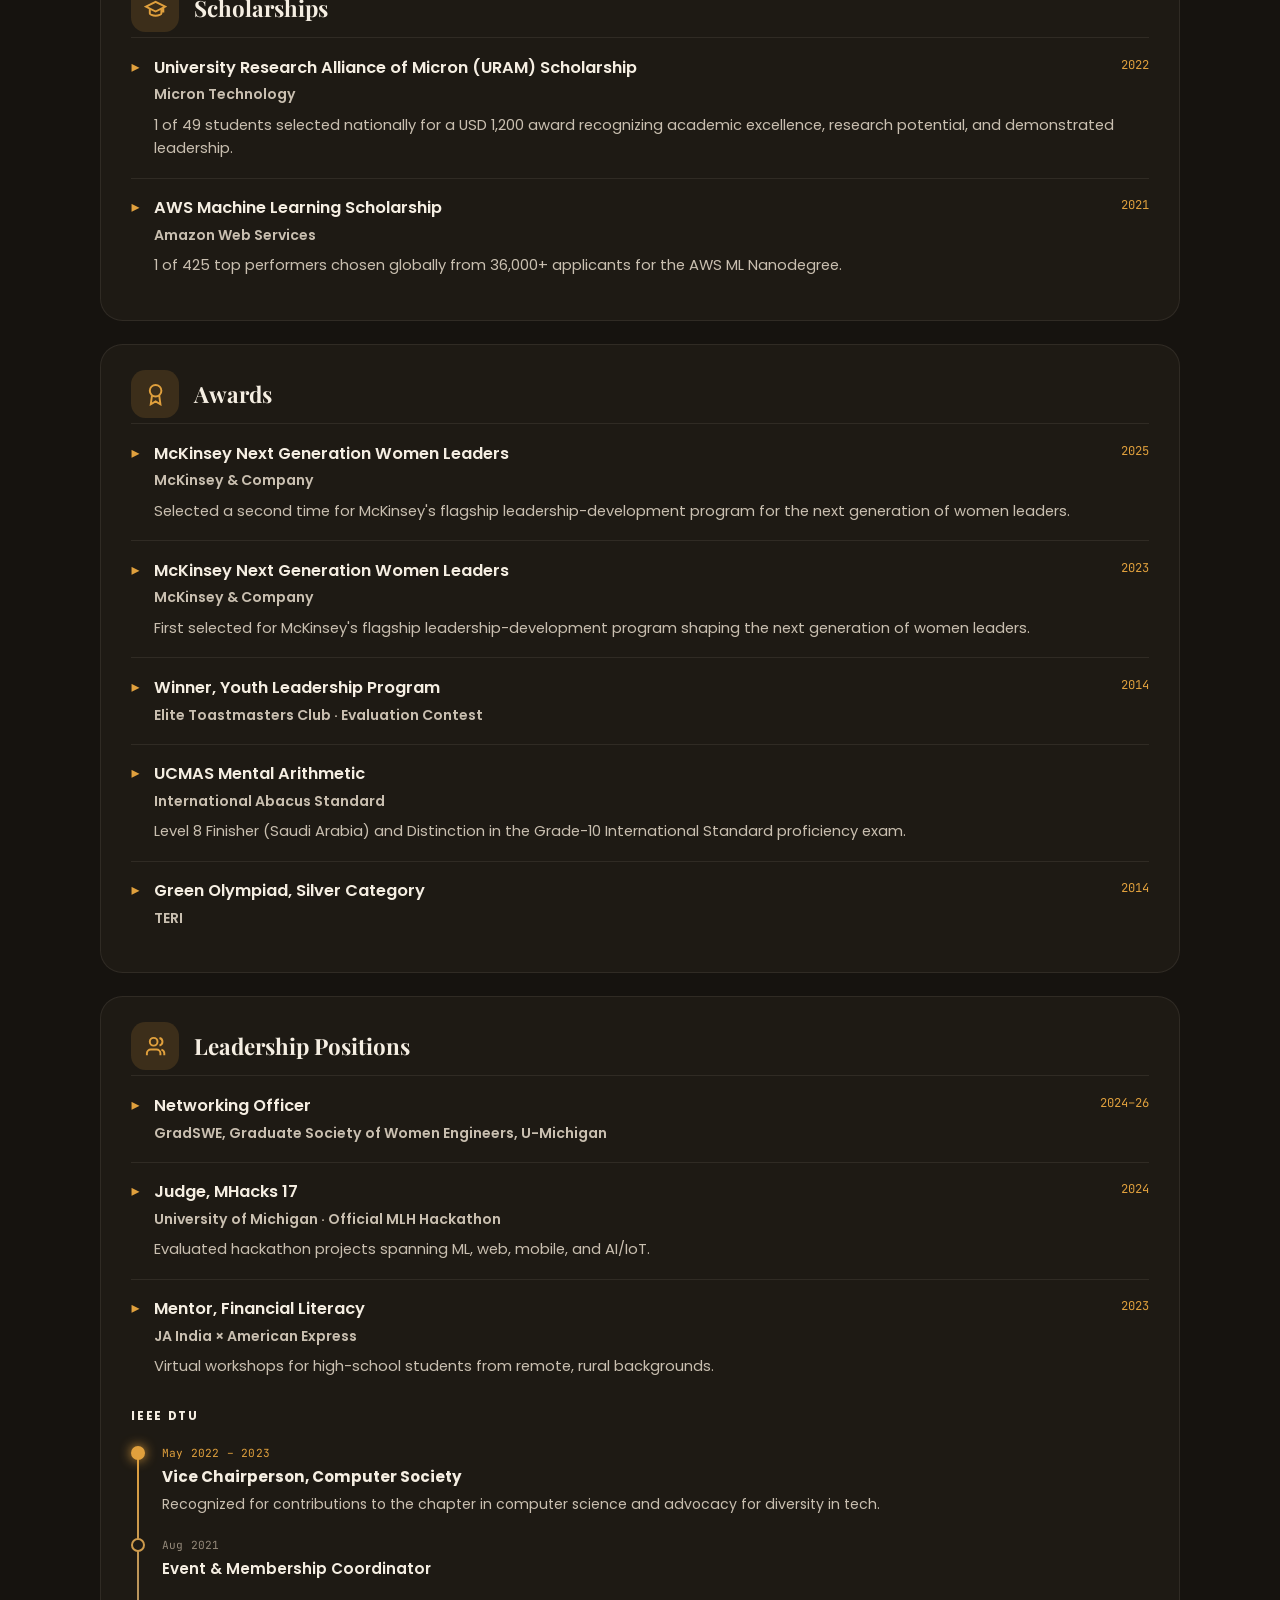
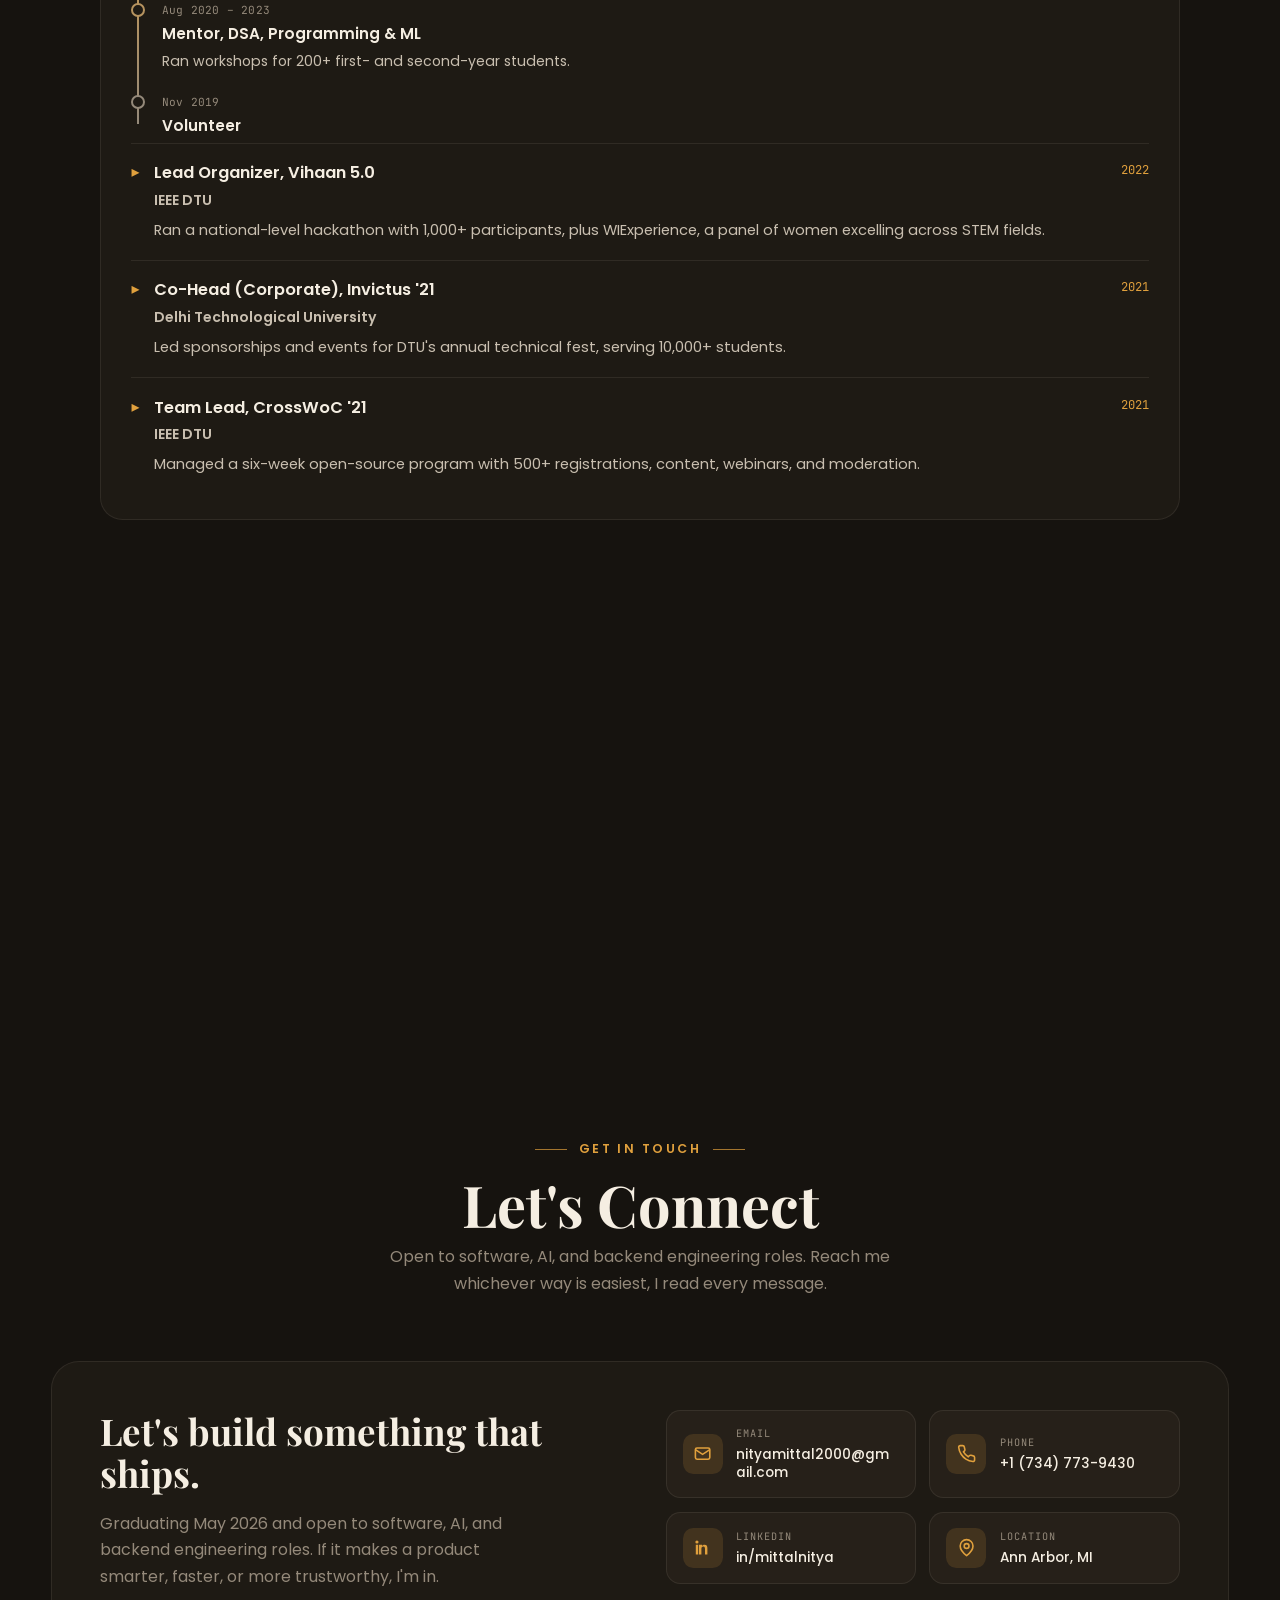
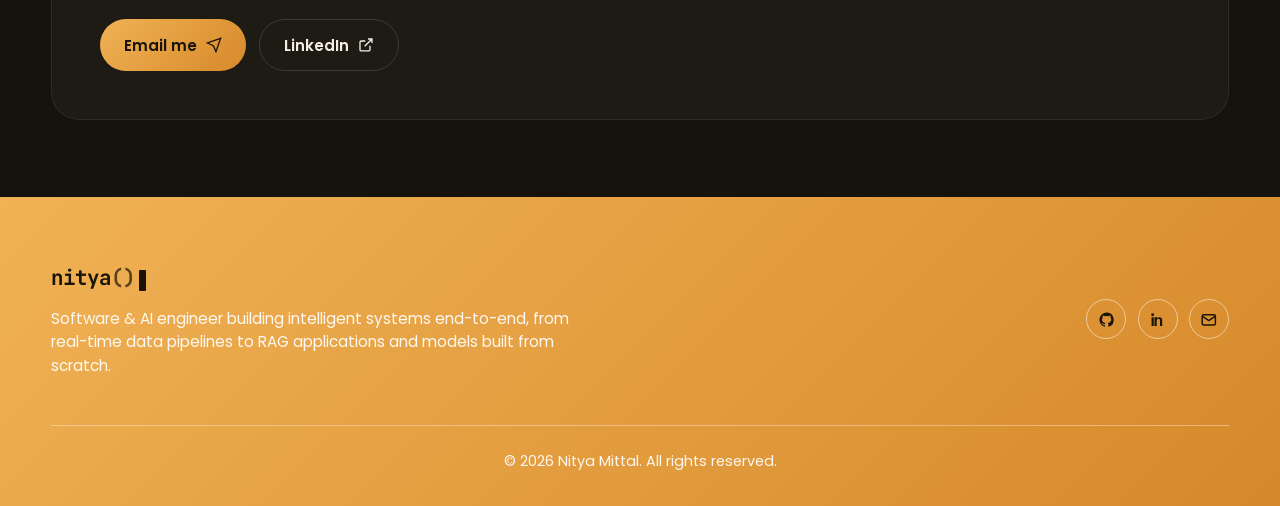
==== commit 4027d425: "Move whoami.py card to About section, restore orbit hero visual Bring back the original orbit/coffee" ====
--- a/index.html
+++ b/index.html
@@ -37,7 +37,7 @@
       #nm-navtoggle{display:grid !important}
       #nm-hero{grid-template-columns:1fr !important;text-align:center;gap:3rem;padding-top:3rem}
       #nm-hero .nm-c{justify-content:center;margin-inline:auto}
-      #nm-whoami{order:-1;width:min(100%,440px) !important}
+      #nm-orbit{order:-1}
       #nm-whoami code{text-align:left;font-size:.68rem !important;line-height:2 !important;padding:1.2rem 1.25rem !important}
       #nm-about{grid-template-columns:1fr !important}
       [data-grid]{grid-template-columns:1fr !important}
@@ -128,18 +128,48 @@
             <a href="mailto:nityamittal2000@gmail.com" data-copy-email="nityamittal2000@gmail.com" aria-label="Email" style="transition:color .18s,transform .18s" data-hover="color:var(--orange);transform:translateY(-2px)"><svg viewBox="0 0 24 24" fill="none" stroke="currentColor" stroke-width="2" style="width:1.3rem;height:1.3rem"><rect x="3" y="5" width="18" height="14" rx="2"></rect><path d="m3 7 9 6 9-6"></path></svg></a>
           </div>
         </div>
-        <div id="nm-whoami" data-reveal="" data-reveal-up="" style="opacity:0;transform:translateY(28px);transition:opacity .6s cubic-bezier(.16,1,.3,1),transform .6s cubic-bezier(.16,1,.3,1);position:relative;width:min(38vw,470px);margin-inline:auto">
-          <span aria-hidden="true" style="position:absolute;inset:-1.3rem -1.3rem auto auto;width:58%;height:52%;border:1px solid var(--chip-bd);border-radius:1.1rem"></span>
-          <span aria-hidden="true" style="position:absolute;inset:auto auto -1.3rem -1.3rem;width:52%;height:48%;border:1px solid var(--chip-bd);border-radius:1.1rem"></span>
-          <div aria-hidden="true" style="position:absolute;left:50%;top:50%;width:90%;height:90%;transform:translate(-50%,-50%);border-radius:50%;background:radial-gradient(circle,color-mix(in srgb,var(--orange) 38%,transparent),transparent 68%);filter:blur(30px);opacity:.5"></div>
-          <div style="position:relative;background:var(--surface);border:1px solid var(--border);border-radius:1.1rem;overflow:hidden;box-shadow:0 30px 80px -40px rgba(0,0,0,.7)">
+        <div id="nm-orbit" data-reveal="" style="opacity:0;transition:opacity .6s cubic-bezier(.16,1,.3,1);position:relative;aspect-ratio:1;width:min(34vw,440px);margin-inline:auto;display:grid;place-items:center" aria-hidden="true">
+          <div style="position:absolute;inset:0;border-radius:50%;border:1px solid var(--ring)"></div>
+          <div style="position:absolute;inset:11%;border-radius:50%;border:1px solid var(--ring)"></div>
+          <div style="position:absolute;inset:23%;border-radius:50%;border:1px solid var(--ring)"></div>
+          <div style="position:absolute;inset:0;animation:nm-spin 38s linear infinite"><span style="position:absolute;width:.7rem;height:.7rem;border-radius:50%;background:var(--orange);box-shadow:0 0 12px var(--orange);top:-.35rem;left:calc(50% - .35rem)"></span></div>
+          <div style="position:absolute;inset:11%;animation:nm-spin 52s linear infinite reverse"><span style="position:absolute;width:.5rem;height:.5rem;border-radius:50%;background:var(--orange);box-shadow:0 0 12px var(--orange);bottom:-.25rem;left:calc(50% - .25rem)"></span></div>
+          <div style="position:absolute;inset:23%;animation:nm-spin 44s linear infinite"><span style="position:absolute;width:.45rem;height:.45rem;border-radius:50%;background:var(--orange);box-shadow:0 0 10px var(--orange);top:-.22rem;left:calc(50% - .22rem)"></span></div>
+          <div aria-hidden="true" style="position:absolute;left:50%;top:50%;width:82%;height:82%;transform:translate(-50%,-50%);border-radius:50%;background:radial-gradient(circle,color-mix(in srgb,var(--orange) 55%,transparent),transparent 68%);filter:blur(20px);opacity:.6;z-index:1"></div>
+          <div style="position:relative;z-index:2;width:76%;height:76%;border-radius:50%;display:grid;place-items:center;background:radial-gradient(circle at 50% 38%,#EBB04C 0%,#E0A03D 45%,#C5862C 100%);box-shadow:inset 0 0 0 5px rgba(120,80,20,.38),inset 0 3px 10px rgba(255,232,190,.5),inset 0 -8px 22px rgba(110,70,16,.45),0 14px 40px rgba(0,0,0,.4);animation:nm-bob 6s cubic-bezier(.16,1,.3,1) infinite">
+            <img src="assets/img/hero-badge.svg" alt="Nitya Mittal, coffee &amp; code" style="width:88%;height:88%;object-fit:contain">
+          </div>
+          <span style="position:absolute;z-index:3;top:6%;right:-4%;animation:nm-bob 5s cubic-bezier(.16,1,.3,1) .6s infinite;width:3rem;height:3rem;display:grid;place-items:center;border-radius:.9rem;background:var(--badge-bg);color:var(--orange)"><svg viewBox="0 0 24 24" fill="none" stroke="currentColor" stroke-width="2" style="width:1.45rem;height:1.45rem"><circle cx="12" cy="12" r="3"></circle><circle cx="5" cy="6" r="2"></circle><circle cx="19" cy="6" r="2"></circle><circle cx="5" cy="18" r="2"></circle><circle cx="19" cy="18" r="2"></circle><path d="M7 6.5 10 11M17 6.5 14 11M7 17.5 10 13M17 17.5 14 13"></path></svg></span>
+          <span style="position:absolute;z-index:3;bottom:18%;right:-7%;animation:nm-bob 5s cubic-bezier(.16,1,.3,1) 1.6s infinite;width:3rem;height:3rem;display:grid;place-items:center;border-radius:.9rem;background:var(--badge-bg);color:var(--orange)"><svg viewBox="0 0 24 24" fill="none" stroke="currentColor" stroke-width="2" style="width:1.45rem;height:1.45rem"><path d="m8 8-4 4 4 4M16 8l4 4-4 4"></path></svg></span>
+          <span style="position:absolute;z-index:3;bottom:2%;left:6%;animation:nm-bob 5s cubic-bezier(.16,1,.3,1) 1.1s infinite;width:3rem;height:3rem;display:grid;place-items:center;border-radius:.9rem;background:var(--badge-bg);color:var(--orange)"><svg viewBox="0 0 24 24" fill="none" stroke="currentColor" stroke-width="2" style="width:1.45rem;height:1.45rem"><ellipse cx="12" cy="5" rx="8" ry="3"></ellipse><path d="M4 5v14c0 1.7 3.6 3 8 3s8-1.3 8-3V5M4 12c0 1.7 3.6 3 8 3s8-1.3 8-3"></path></svg></span>
+        </div>
+      </div>
+    </section>
+
+    <section id="nm-resume" style="padding:clamp(1.5rem,3vw,2.4rem) 0 clamp(3.2rem,6vw,5.5rem);position:relative"><div style="width:min(1500px,94vw);margin-inline:auto"><div data-reveal="" data-reveal-up="" style="opacity:0;transform:translateY(28px);transition:opacity .6s cubic-bezier(.16,1,.3,1),transform .6s cubic-bezier(.16,1,.3,1);text-align:center;margin-bottom:clamp(1.6rem,3vw,2.4rem)"><span style="display:inline-flex;align-items:center;gap:.7rem;justify-content:center;font-weight:600;font-size:.78rem;letter-spacing:.2em;text-transform:uppercase;color:var(--orange)"><span style="width:2rem;height:1px;background:var(--orange);opacity:.7"></span>Résumé<span style="width:2rem;height:1px;background:var(--orange);opacity:.7"></span></span><p style="margin:.9rem auto 0;max-width:46ch;color:var(--fg-muted);font-size:1rem">Three versions, tailored by role. Open the one that fits what you’re hiring for.</p></div><div class="nm-resume-grid" style="display:grid;grid-template-columns:repeat(3,1fr);gap:clamp(1rem,2vw,1.6rem);align-items:start"><div data-reveal="" data-reveal-up="" style="opacity:0;transform:translateY(28px);transition:opacity .6s cubic-bezier(.16,1,.3,1),transform .6s cubic-bezier(.16,1,.3,1);display:flex;flex-direction:column;background:var(--surface);border:1px solid var(--border);border-radius:1.1rem;overflow:hidden;box-shadow:0 30px 80px -40px rgba(0,0,0,.7)"><div style="padding:1rem 1.1rem .85rem;border-bottom:1px solid var(--border);background:var(--surface-2)"><div style="display:flex;align-items:flex-start;justify-content:space-between;gap:.6rem"><div style="min-width:0"><div style="font-weight:700;font-size:1rem;color:var(--fg);line-height:1.2">Master CV</div><div style="font-size:.76rem;color:var(--fg-muted);margin-top:.2rem;line-height:1.3">Full experience, projects &amp; honors</div></div><div style="display:flex;align-items:center;gap:.25rem;flex:none"><a href="Nitya-Mittal-Master-CV.pdf" target="_blank" rel="noopener" title="Open in new tab" aria-label="Open in new tab" style="width:2.1rem;height:2.1rem;border-radius:.55rem;display:grid;place-items:center;color:var(--fg-muted);transition:background-color .18s,color .18s" data-hover="background:var(--badge-bg);color:var(--orange)"><svg viewBox="0 0 24 24" fill="none" stroke="currentColor" stroke-width="2" style="width:1.1rem;height:1.1rem"><path d="M15 3h6v6M10 14 21 3M18 13v6a2 2 0 0 1-2 2H5a2 2 0 0 1-2-2V8a2 2 0 0 1 2-2h6"></path></svg></a><a href="Nitya-Mittal-Master-CV.pdf" download="" title="Download" aria-label="Download" style="width:2.1rem;height:2.1rem;border-radius:.55rem;display:grid;place-items:center;color:var(--fg-muted);transition:background-color .18s,color .18s" data-hover="background:var(--badge-bg);color:var(--orange)"><svg viewBox="0 0 24 24" fill="none" stroke="currentColor" stroke-width="2" style="width:1.1rem;height:1.1rem"><path d="M12 3v12M7 10l5 5 5-5M5 21h14"></path></svg></a></div></div></div><iframe src="Nitya-Mittal-Master-CV.pdf#view=FitH&amp;toolbar=0&amp;navpanes=0" title="Master CV" loading="lazy" style="width:100%;height:min(78vh,920px);border:0;display:block;background:#fff"></iframe></div><div data-reveal="" data-reveal-up="" style="opacity:0;transform:translateY(28px);transition:opacity .6s cubic-bezier(.16,1,.3,1),transform .6s cubic-bezier(.16,1,.3,1);display:flex;flex-direction:column;background:var(--surface);border:1px solid var(--border);border-radius:1.1rem;overflow:hidden;box-shadow:0 30px 80px -40px rgba(0,0,0,.7)"><div style="padding:1rem 1.1rem .85rem;border-bottom:1px solid var(--border);background:var(--surface-2)"><div style="display:flex;align-items:flex-start;justify-content:space-between;gap:.6rem"><div style="min-width:0"><div style="font-weight:700;font-size:1rem;color:var(--fg);line-height:1.2">AI / ML Resume</div><div style="font-size:.76rem;color:var(--fg-muted);margin-top:.2rem;line-height:1.3">Tailored for AI &amp; ML roles</div></div><div style="display:flex;align-items:center;gap:.25rem;flex:none"><a href="Nitya-Mittal-AI-Resume.pdf" target="_blank" rel="noopener" title="Open in new tab" aria-label="Open in new tab" style="width:2.1rem;height:2.1rem;border-radius:.55rem;display:grid;place-items:center;color:var(--fg-muted);transition:background-color .18s,color .18s" data-hover="background:var(--badge-bg);color:var(--orange)"><svg viewBox="0 0 24 24" fill="none" stroke="currentColor" stroke-width="2" style="width:1.1rem;height:1.1rem"><path d="M15 3h6v6M10 14 21 3M18 13v6a2 2 0 0 1-2 2H5a2 2 0 0 1-2-2V8a2 2 0 0 1 2-2h6"></path></svg></a><a href="Nitya-Mittal-AI-Resume.pdf" download="" title="Download" aria-label="Download" style="width:2.1rem;height:2.1rem;border-radius:.55rem;display:grid;place-items:center;color:var(--fg-muted);transition:background-color .18s,color .18s" data-hover="background:var(--badge-bg);color:var(--orange)"><svg viewBox="0 0 24 24" fill="none" stroke="currentColor" stroke-width="2" style="width:1.1rem;height:1.1rem"><path d="M12 3v12M7 10l5 5 5-5M5 21h14"></path></svg></a></div></div></div><iframe src="Nitya-Mittal-AI-Resume.pdf#view=FitH&amp;toolbar=0&amp;navpanes=0" title="AI / ML Resume" loading="lazy" style="width:100%;height:min(78vh,920px);border:0;display:block;background:#fff"></iframe></div><div data-reveal="" data-reveal-up="" style="opacity:0;transform:translateY(28px);transition:opacity .6s cubic-bezier(.16,1,.3,1),transform .6s cubic-bezier(.16,1,.3,1);display:flex;flex-direction:column;background:var(--surface);border:1px solid var(--border);border-radius:1.1rem;overflow:hidden;box-shadow:0 30px 80px -40px rgba(0,0,0,.7)"><div style="padding:1rem 1.1rem .85rem;border-bottom:1px solid var(--border);background:var(--surface-2)"><div style="display:flex;align-items:flex-start;justify-content:space-between;gap:.6rem"><div style="min-width:0"><div style="font-weight:700;font-size:1rem;color:var(--fg);line-height:1.2">SDE Resume</div><div style="font-size:.76rem;color:var(--fg-muted);margin-top:.2rem;line-height:1.3">Tailored for software engineering</div></div><div style="display:flex;align-items:center;gap:.25rem;flex:none"><a href="Nitya-Mittal-SDE-Resume.pdf" target="_blank" rel="noopener" title="Open in new tab" aria-label="Open in new tab" style="width:2.1rem;height:2.1rem;border-radius:.55rem;display:grid;place-items:center;color:var(--fg-muted);transition:background-color .18s,color .18s" data-hover="background:var(--badge-bg);color:var(--orange)"><svg viewBox="0 0 24 24" fill="none" stroke="currentColor" stroke-width="2" style="width:1.1rem;height:1.1rem"><path d="M15 3h6v6M10 14 21 3M18 13v6a2 2 0 0 1-2 2H5a2 2 0 0 1-2-2V8a2 2 0 0 1 2-2h6"></path></svg></a><a href="Nitya-Mittal-SDE-Resume.pdf" download="" title="Download" aria-label="Download" style="width:2.1rem;height:2.1rem;border-radius:.55rem;display:grid;place-items:center;color:var(--fg-muted);transition:background-color .18s,color .18s" data-hover="background:var(--badge-bg);color:var(--orange)"><svg viewBox="0 0 24 24" fill="none" stroke="currentColor" stroke-width="2" style="width:1.1rem;height:1.1rem"><path d="M12 3v12M7 10l5 5 5-5M5 21h14"></path></svg></a></div></div></div><iframe src="Nitya-Mittal-SDE-Resume.pdf#view=FitH&amp;toolbar=0&amp;navpanes=0" title="SDE Resume" loading="lazy" style="width:100%;height:min(78vh,920px);border:0;display:block;background:#fff"></iframe></div></div></div></section>
+
+    <!-- ABOUT -->
+    <section id="nm-about-sec" style="padding:clamp(1.5rem,3vw,2.4rem) 0 clamp(3.2rem,6vw,5.5rem);position:relative">
+      <div id="nm-about" style="width:min(1180px,92vw);margin-inline:auto;display:grid;grid-template-columns:.85fr 1.15fr;gap:clamp(2rem,5vw,4.5rem);align-items:center">
+        <div data-reveal="" data-reveal-up="" style="opacity:0;transform:translateY(28px);transition:opacity .6s cubic-bezier(.16,1,.3,1),transform .6s cubic-bezier(.16,1,.3,1)">
+          <div style="position:relative">
+            <span style="position:absolute;inset:-1.4rem -1.4rem auto auto;width:60%;height:55%;border:1px solid var(--chip-bd);border-radius:1.25rem"></span>
+            <span style="position:absolute;inset:auto auto -1.4rem -1.4rem;width:55%;height:50%;border:1px solid var(--chip-bd);border-radius:1.25rem"></span>
+            <div style="position:relative;border-radius:1.25rem;overflow:hidden;border:1px solid var(--border);background:var(--surface);aspect-ratio:3/3.6">
+              <img src="assets/img/nitya.jpg" alt="Nitya Mittal" style="width:100%;height:100%;object-fit:cover;object-position:center">
+              <div style="position:absolute;inset:auto 0 0 0;padding:1.4rem;text-align:center;background:linear-gradient(transparent,rgba(0,0,0,.65))">
+                <span style="display:inline-flex;align-items:center;gap:.7rem;justify-content:center;font-weight:600;font-size:.78rem;letter-spacing:.2em;text-transform:uppercase;color:var(--orange)"><span style="width:2rem;height:1px;background:var(--orange);opacity:.7"></span>About Me<span style="width:2rem;height:1px;background:var(--orange);opacity:.7"></span></span>
+              </div>
+            </div>
+          </div>
+          <div id="nm-whoami" style="margin-top:2.9rem;background:var(--surface);border:1px solid var(--border);border-radius:1.1rem;overflow:hidden;box-shadow:0 30px 80px -40px rgba(0,0,0,.7)">
             <div style="display:flex;align-items:center;gap:.45rem;padding:.85rem 1.15rem;background:var(--surface-2);border-bottom:1px solid var(--border)">
               <span aria-hidden="true" style="width:.72rem;height:.72rem;border-radius:50%;background:#FF5F57;flex:none"></span>
               <span aria-hidden="true" style="width:.72rem;height:.72rem;border-radius:50%;background:#FEBC2E;flex:none"></span>
               <span aria-hidden="true" style="width:.72rem;height:.72rem;border-radius:50%;background:#28C840;flex:none"></span>
               <span style="margin-left:.55rem;font-family:'JetBrains Mono',ui-monospace,monospace;font-size:.74rem;letter-spacing:.04em;color:var(--fg-muted)">whoami.py</span>
             </div>
-            <code style="display:block;padding:1.5rem 1.6rem;font-family:'JetBrains Mono',ui-monospace,monospace;font-size:clamp(.78rem,1.15vw,.9rem);line-height:2.1;color:var(--fg-body);overflow-x:auto;white-space:pre"><span style="color:var(--fg);font-weight:500">nitya</span><span style="color:var(--fg-muted)"> = {</span>
+            <code style="display:block;padding:1.4rem 1.5rem;font-family:'JetBrains Mono',ui-monospace,monospace;font-size:clamp(.72rem,1vw,.85rem);line-height:2.1;color:var(--fg-body);overflow-x:auto;white-space:pre;text-align:left"><span style="color:var(--fg);font-weight:500">nitya</span><span style="color:var(--fg-muted)"> = {</span>
 <span style="color:var(--fg-muted)">    </span><span>"role"</span><span style="color:var(--fg-muted)">: </span><span style="color:var(--orange)">"ml / backend engineer"</span><span style="color:var(--fg-muted)">,</span>
 <span style="color:var(--fg-muted)">    </span><span>"based"</span><span style="color:var(--fg-muted)">: </span><span style="color:var(--orange)">"Ann Arbor, MI"</span><span style="color:var(--fg-muted)">,</span>
 <span style="color:var(--fg-muted)">    </span><span>"stack"</span><span style="color:var(--fg-muted)">: [</span><span style="color:var(--orange)">"Python"</span><span style="color:var(--fg-muted)">, </span><span style="color:var(--orange)">"PyTorch"</span><span style="color:var(--fg-muted)">, </span><span style="color:var(--orange)">"Kafka"</span><span style="color:var(--fg-muted)">],</span>
@@ -147,24 +177,6 @@
 <span style="color:var(--fg-muted)">    </span><span>"status"</span><span style="color:var(--fg-muted)">: </span><span style="color:var(--orange)">"open to full-time roles"</span><span aria-hidden="true" style="display:inline-block;width:.55rem;height:.55rem;border-radius:50%;background:#3DA35D;margin-left:.55rem;vertical-align:baseline"></span><span style="color:var(--fg-muted)">,</span>
 <span style="color:var(--fg-muted)">    </span><span>"coffees_today"</span><span style="color:var(--fg-muted)">: </span><span style="color:var(--orange)">3</span><span style="color:var(--fg-muted)">,</span>
 <span style="color:var(--fg-muted)">}</span><span aria-hidden="true" style="display:inline-block;width:.6ch;height:1.05em;background:var(--orange);margin-left:4px;transform:translateY(.18em);border-radius:1px;animation:nmCaret 1.1s steps(1) infinite"></span></code>
-          </div>
-        </div>
-      </div>
-    </section>
-
-    <section id="nm-resume" style="padding:clamp(1.5rem,3vw,2.4rem) 0 clamp(3.2rem,6vw,5.5rem);position:relative"><div style="width:min(1500px,94vw);margin-inline:auto"><div data-reveal="" data-reveal-up="" style="opacity:0;transform:translateY(28px);transition:opacity .6s cubic-bezier(.16,1,.3,1),transform .6s cubic-bezier(.16,1,.3,1);text-align:center;margin-bottom:clamp(1.6rem,3vw,2.4rem)"><span style="display:inline-flex;align-items:center;gap:.7rem;justify-content:center;font-weight:600;font-size:.78rem;letter-spacing:.2em;text-transform:uppercase;color:var(--orange)"><span style="width:2rem;height:1px;background:var(--orange);opacity:.7"></span>Résumé<span style="width:2rem;height:1px;background:var(--orange);opacity:.7"></span></span><p style="margin:.9rem auto 0;max-width:46ch;color:var(--fg-muted);font-size:1rem">Three versions, tailored by role. Open the one that fits what you’re hiring for.</p></div><div class="nm-resume-grid" style="display:grid;grid-template-columns:repeat(3,1fr);gap:clamp(1rem,2vw,1.6rem);align-items:start"><div data-reveal="" data-reveal-up="" style="opacity:0;transform:translateY(28px);transition:opacity .6s cubic-bezier(.16,1,.3,1),transform .6s cubic-bezier(.16,1,.3,1);display:flex;flex-direction:column;background:var(--surface);border:1px solid var(--border);border-radius:1.1rem;overflow:hidden;box-shadow:0 30px 80px -40px rgba(0,0,0,.7)"><div style="padding:1rem 1.1rem .85rem;border-bottom:1px solid var(--border);background:var(--surface-2)"><div style="display:flex;align-items:flex-start;justify-content:space-between;gap:.6rem"><div style="min-width:0"><div style="font-weight:700;font-size:1rem;color:var(--fg);line-height:1.2">Master CV</div><div style="font-size:.76rem;color:var(--fg-muted);margin-top:.2rem;line-height:1.3">Full experience, projects &amp; honors</div></div><div style="display:flex;align-items:center;gap:.25rem;flex:none"><a href="Nitya-Mittal-Master-CV.pdf" target="_blank" rel="noopener" title="Open in new tab" aria-label="Open in new tab" style="width:2.1rem;height:2.1rem;border-radius:.55rem;display:grid;place-items:center;color:var(--fg-muted);transition:background-color .18s,color .18s" data-hover="background:var(--badge-bg);color:var(--orange)"><svg viewBox="0 0 24 24" fill="none" stroke="currentColor" stroke-width="2" style="width:1.1rem;height:1.1rem"><path d="M15 3h6v6M10 14 21 3M18 13v6a2 2 0 0 1-2 2H5a2 2 0 0 1-2-2V8a2 2 0 0 1 2-2h6"></path></svg></a><a href="Nitya-Mittal-Master-CV.pdf" download="" title="Download" aria-label="Download" style="width:2.1rem;height:2.1rem;border-radius:.55rem;display:grid;place-items:center;color:var(--fg-muted);transition:background-color .18s,color .18s" data-hover="background:var(--badge-bg);color:var(--orange)"><svg viewBox="0 0 24 24" fill="none" stroke="currentColor" stroke-width="2" style="width:1.1rem;height:1.1rem"><path d="M12 3v12M7 10l5 5 5-5M5 21h14"></path></svg></a></div></div></div><iframe src="Nitya-Mittal-Master-CV.pdf#view=FitH&amp;toolbar=0&amp;navpanes=0" title="Master CV" loading="lazy" style="width:100%;height:min(78vh,920px);border:0;display:block;background:#fff"></iframe></div><div data-reveal="" data-reveal-up="" style="opacity:0;transform:translateY(28px);transition:opacity .6s cubic-bezier(.16,1,.3,1),transform .6s cubic-bezier(.16,1,.3,1);display:flex;flex-direction:column;background:var(--surface);border:1px solid var(--border);border-radius:1.1rem;overflow:hidden;box-shadow:0 30px 80px -40px rgba(0,0,0,.7)"><div style="padding:1rem 1.1rem .85rem;border-bottom:1px solid var(--border);background:var(--surface-2)"><div style="display:flex;align-items:flex-start;justify-content:space-between;gap:.6rem"><div style="min-width:0"><div style="font-weight:700;font-size:1rem;color:var(--fg);line-height:1.2">AI / ML Resume</div><div style="font-size:.76rem;color:var(--fg-muted);margin-top:.2rem;line-height:1.3">Tailored for AI &amp; ML roles</div></div><div style="display:flex;align-items:center;gap:.25rem;flex:none"><a href="Nitya-Mittal-AI-Resume.pdf" target="_blank" rel="noopener" title="Open in new tab" aria-label="Open in new tab" style="width:2.1rem;height:2.1rem;border-radius:.55rem;display:grid;place-items:center;color:var(--fg-muted);transition:background-color .18s,color .18s" data-hover="background:var(--badge-bg);color:var(--orange)"><svg viewBox="0 0 24 24" fill="none" stroke="currentColor" stroke-width="2" style="width:1.1rem;height:1.1rem"><path d="M15 3h6v6M10 14 21 3M18 13v6a2 2 0 0 1-2 2H5a2 2 0 0 1-2-2V8a2 2 0 0 1 2-2h6"></path></svg></a><a href="Nitya-Mittal-AI-Resume.pdf" download="" title="Download" aria-label="Download" style="width:2.1rem;height:2.1rem;border-radius:.55rem;display:grid;place-items:center;color:var(--fg-muted);transition:background-color .18s,color .18s" data-hover="background:var(--badge-bg);color:var(--orange)"><svg viewBox="0 0 24 24" fill="none" stroke="currentColor" stroke-width="2" style="width:1.1rem;height:1.1rem"><path d="M12 3v12M7 10l5 5 5-5M5 21h14"></path></svg></a></div></div></div><iframe src="Nitya-Mittal-AI-Resume.pdf#view=FitH&amp;toolbar=0&amp;navpanes=0" title="AI / ML Resume" loading="lazy" style="width:100%;height:min(78vh,920px);border:0;display:block;background:#fff"></iframe></div><div data-reveal="" data-reveal-up="" style="opacity:0;transform:translateY(28px);transition:opacity .6s cubic-bezier(.16,1,.3,1),transform .6s cubic-bezier(.16,1,.3,1);display:flex;flex-direction:column;background:var(--surface);border:1px solid var(--border);border-radius:1.1rem;overflow:hidden;box-shadow:0 30px 80px -40px rgba(0,0,0,.7)"><div style="padding:1rem 1.1rem .85rem;border-bottom:1px solid var(--border);background:var(--surface-2)"><div style="display:flex;align-items:flex-start;justify-content:space-between;gap:.6rem"><div style="min-width:0"><div style="font-weight:700;font-size:1rem;color:var(--fg);line-height:1.2">SDE Resume</div><div style="font-size:.76rem;color:var(--fg-muted);margin-top:.2rem;line-height:1.3">Tailored for software engineering</div></div><div style="display:flex;align-items:center;gap:.25rem;flex:none"><a href="Nitya-Mittal-SDE-Resume.pdf" target="_blank" rel="noopener" title="Open in new tab" aria-label="Open in new tab" style="width:2.1rem;height:2.1rem;border-radius:.55rem;display:grid;place-items:center;color:var(--fg-muted);transition:background-color .18s,color .18s" data-hover="background:var(--badge-bg);color:var(--orange)"><svg viewBox="0 0 24 24" fill="none" stroke="currentColor" stroke-width="2" style="width:1.1rem;height:1.1rem"><path d="M15 3h6v6M10 14 21 3M18 13v6a2 2 0 0 1-2 2H5a2 2 0 0 1-2-2V8a2 2 0 0 1 2-2h6"></path></svg></a><a href="Nitya-Mittal-SDE-Resume.pdf" download="" title="Download" aria-label="Download" style="width:2.1rem;height:2.1rem;border-radius:.55rem;display:grid;place-items:center;color:var(--fg-muted);transition:background-color .18s,color .18s" data-hover="background:var(--badge-bg);color:var(--orange)"><svg viewBox="0 0 24 24" fill="none" stroke="currentColor" stroke-width="2" style="width:1.1rem;height:1.1rem"><path d="M12 3v12M7 10l5 5 5-5M5 21h14"></path></svg></a></div></div></div><iframe src="Nitya-Mittal-SDE-Resume.pdf#view=FitH&amp;toolbar=0&amp;navpanes=0" title="SDE Resume" loading="lazy" style="width:100%;height:min(78vh,920px);border:0;display:block;background:#fff"></iframe></div></div></div></section>
-
-    <!-- ABOUT -->
-    <section id="nm-about-sec" style="padding:clamp(1.5rem,3vw,2.4rem) 0 clamp(3.2rem,6vw,5.5rem);position:relative">
-      <div id="nm-about" style="width:min(1180px,92vw);margin-inline:auto;display:grid;grid-template-columns:.85fr 1.15fr;gap:clamp(2rem,5vw,4.5rem);align-items:center">
-        <div data-reveal="" data-reveal-up="" style="opacity:0;transform:translateY(28px);transition:opacity .6s cubic-bezier(.16,1,.3,1),transform .6s cubic-bezier(.16,1,.3,1);position:relative">
-          <span style="position:absolute;inset:-1.4rem -1.4rem auto auto;width:60%;height:55%;border:1px solid var(--chip-bd);border-radius:1.25rem"></span>
-          <span style="position:absolute;inset:auto auto -1.4rem -1.4rem;width:55%;height:50%;border:1px solid var(--chip-bd);border-radius:1.25rem"></span>
-          <div style="position:relative;border-radius:1.25rem;overflow:hidden;border:1px solid var(--border);background:var(--surface);aspect-ratio:3/3.6">
-            <img src="assets/img/nitya.jpg" alt="Nitya Mittal" style="width:100%;height:100%;object-fit:cover;object-position:center">
-            <div style="position:absolute;inset:auto 0 0 0;padding:1.4rem;text-align:center;background:linear-gradient(transparent,rgba(0,0,0,.65))">
-              <span style="display:inline-flex;align-items:center;gap:.7rem;justify-content:center;font-weight:600;font-size:.78rem;letter-spacing:.2em;text-transform:uppercase;color:var(--orange)"><span style="width:2rem;height:1px;background:var(--orange);opacity:.7"></span>About Me<span style="width:2rem;height:1px;background:var(--orange);opacity:.7"></span></span>
-            </div>
           </div>
         </div>
         <div data-reveal="" data-reveal-up="" style="opacity:0;transform:translateY(28px);transition:opacity .6s cubic-bezier(.16,1,.3,1),transform .6s cubic-bezier(.16,1,.3,1)">
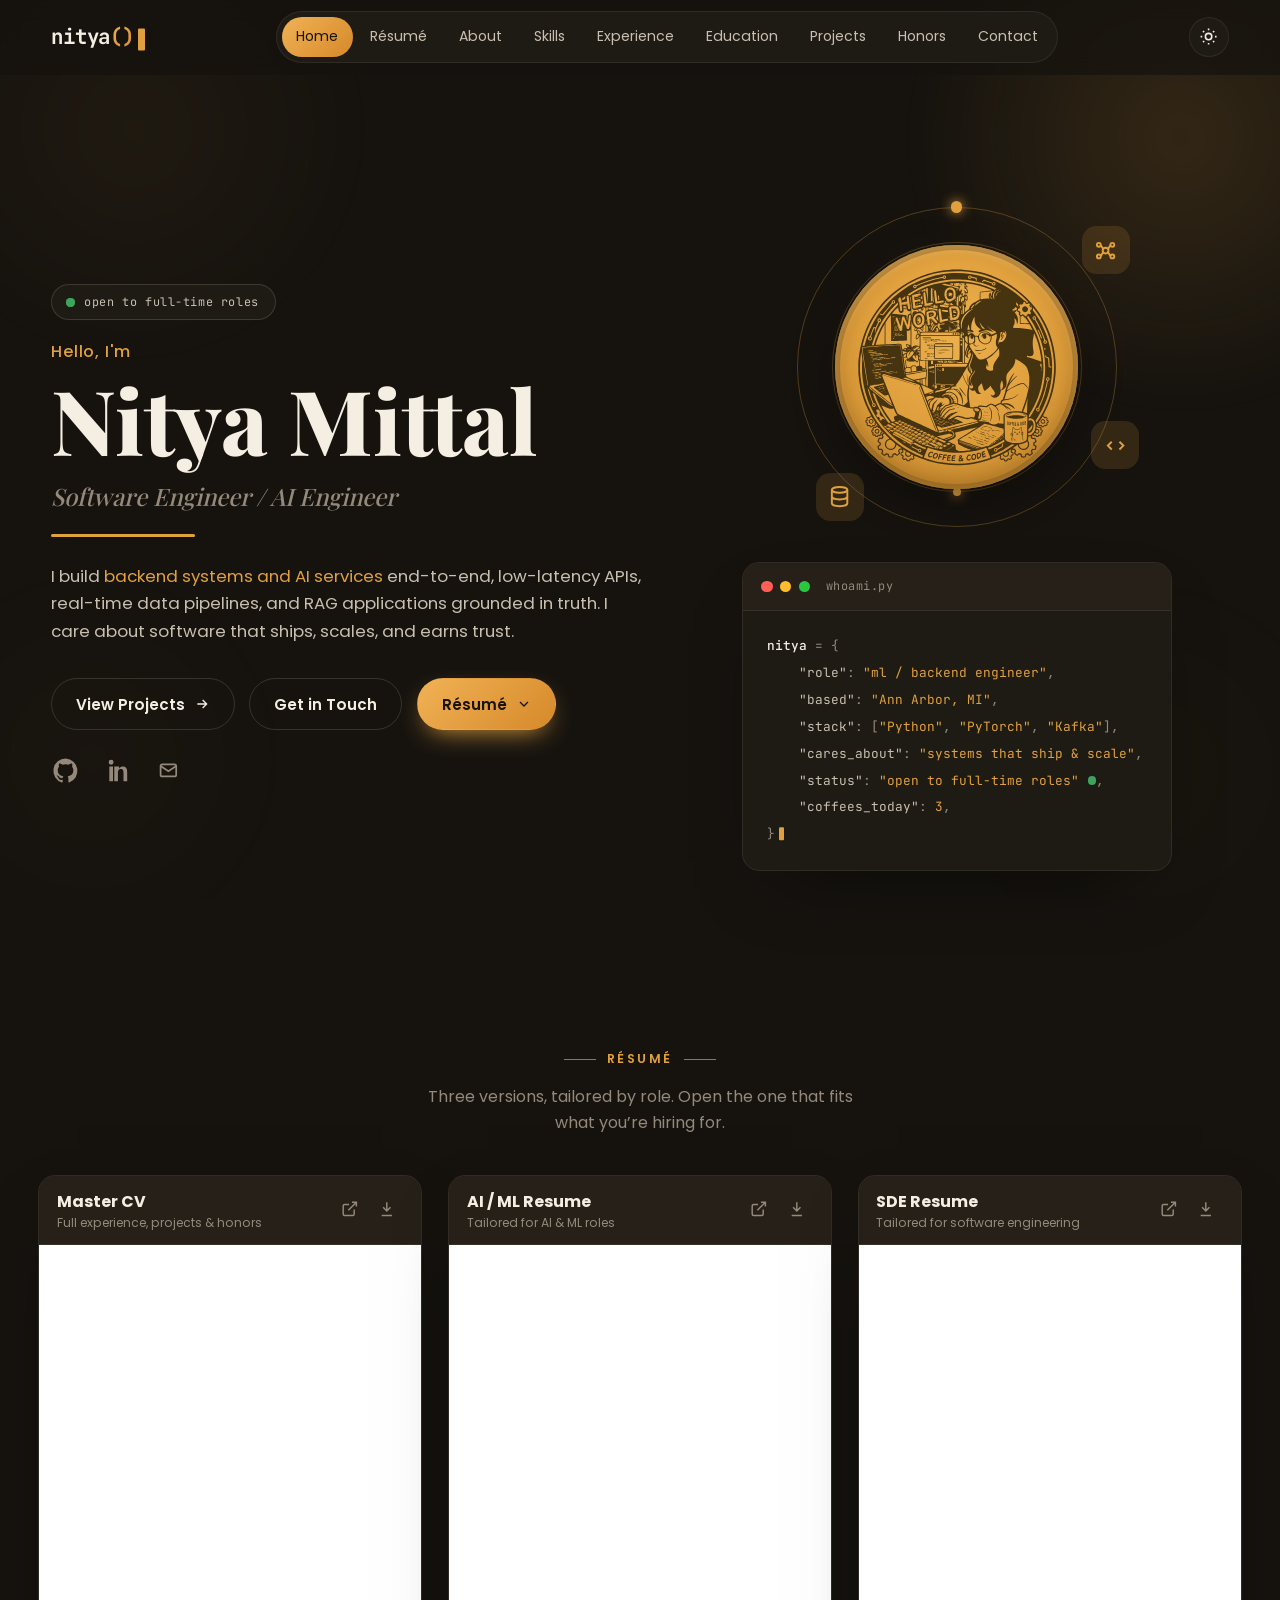
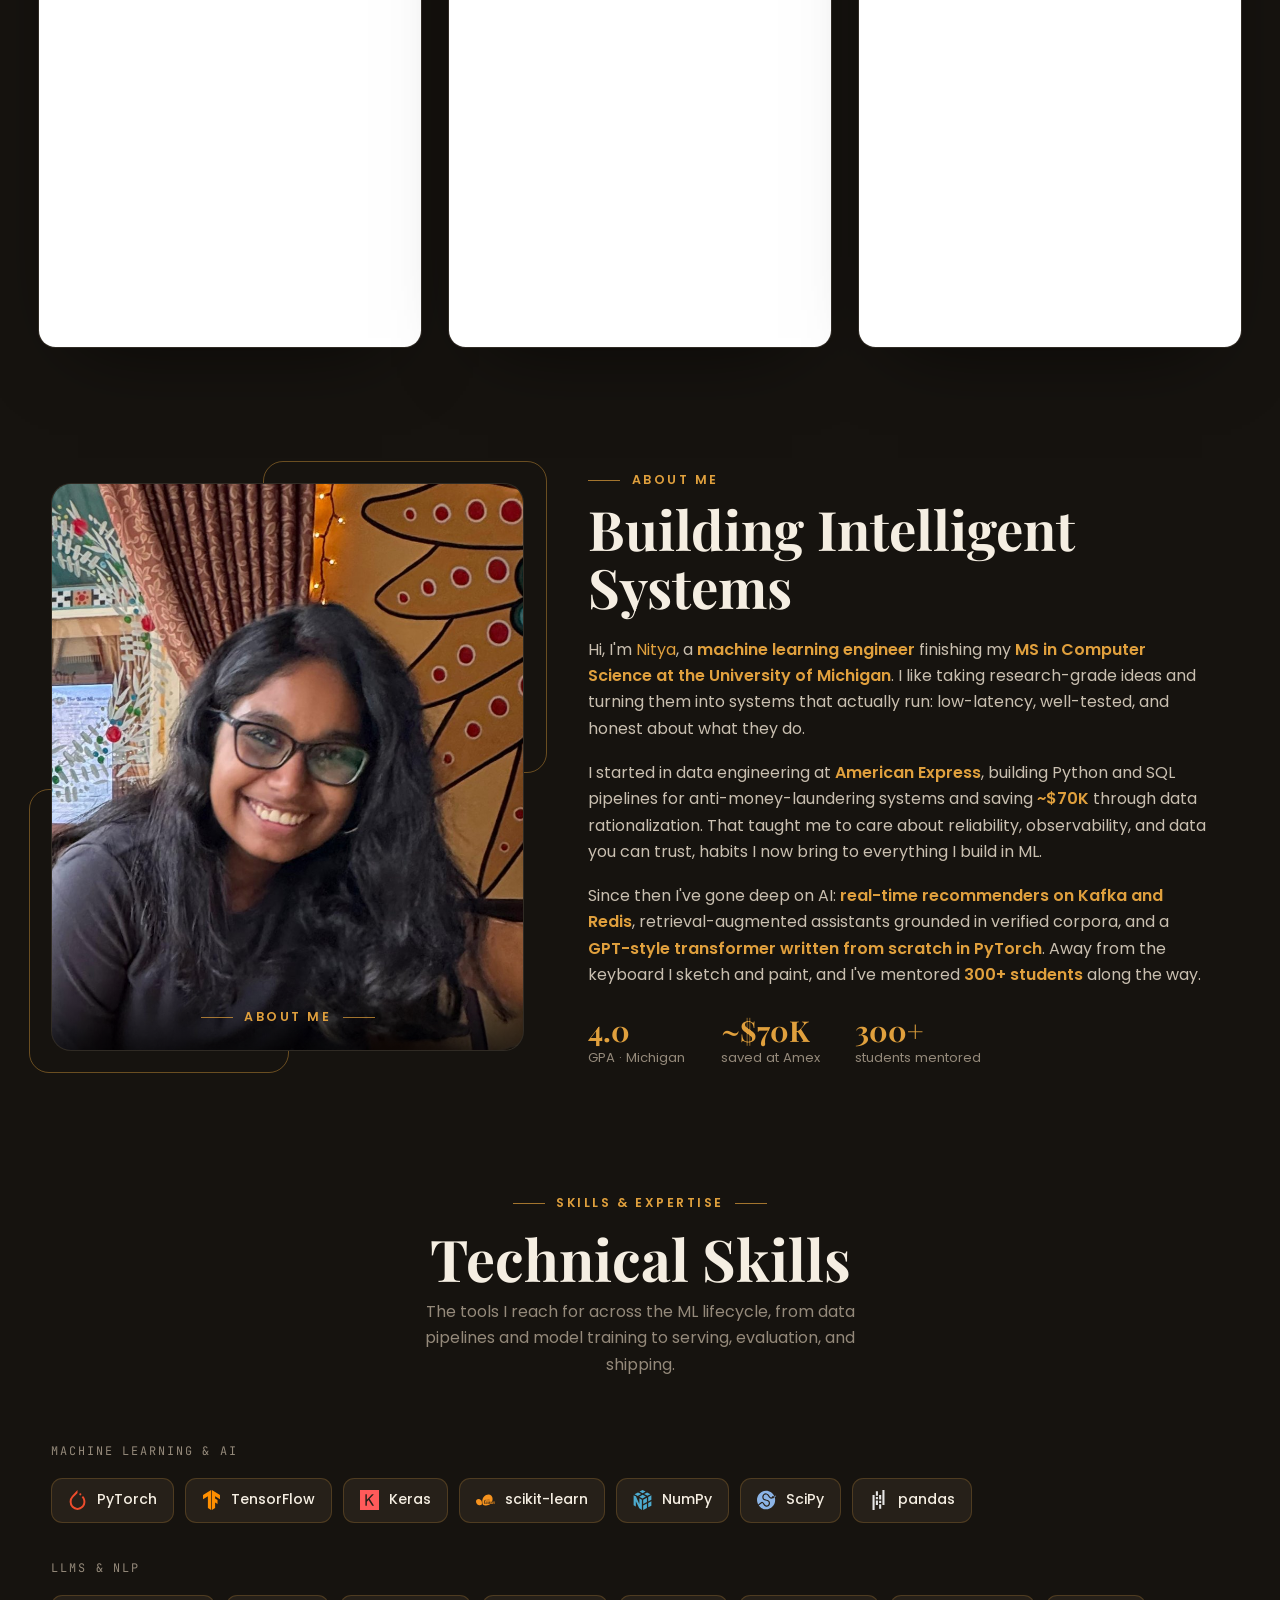
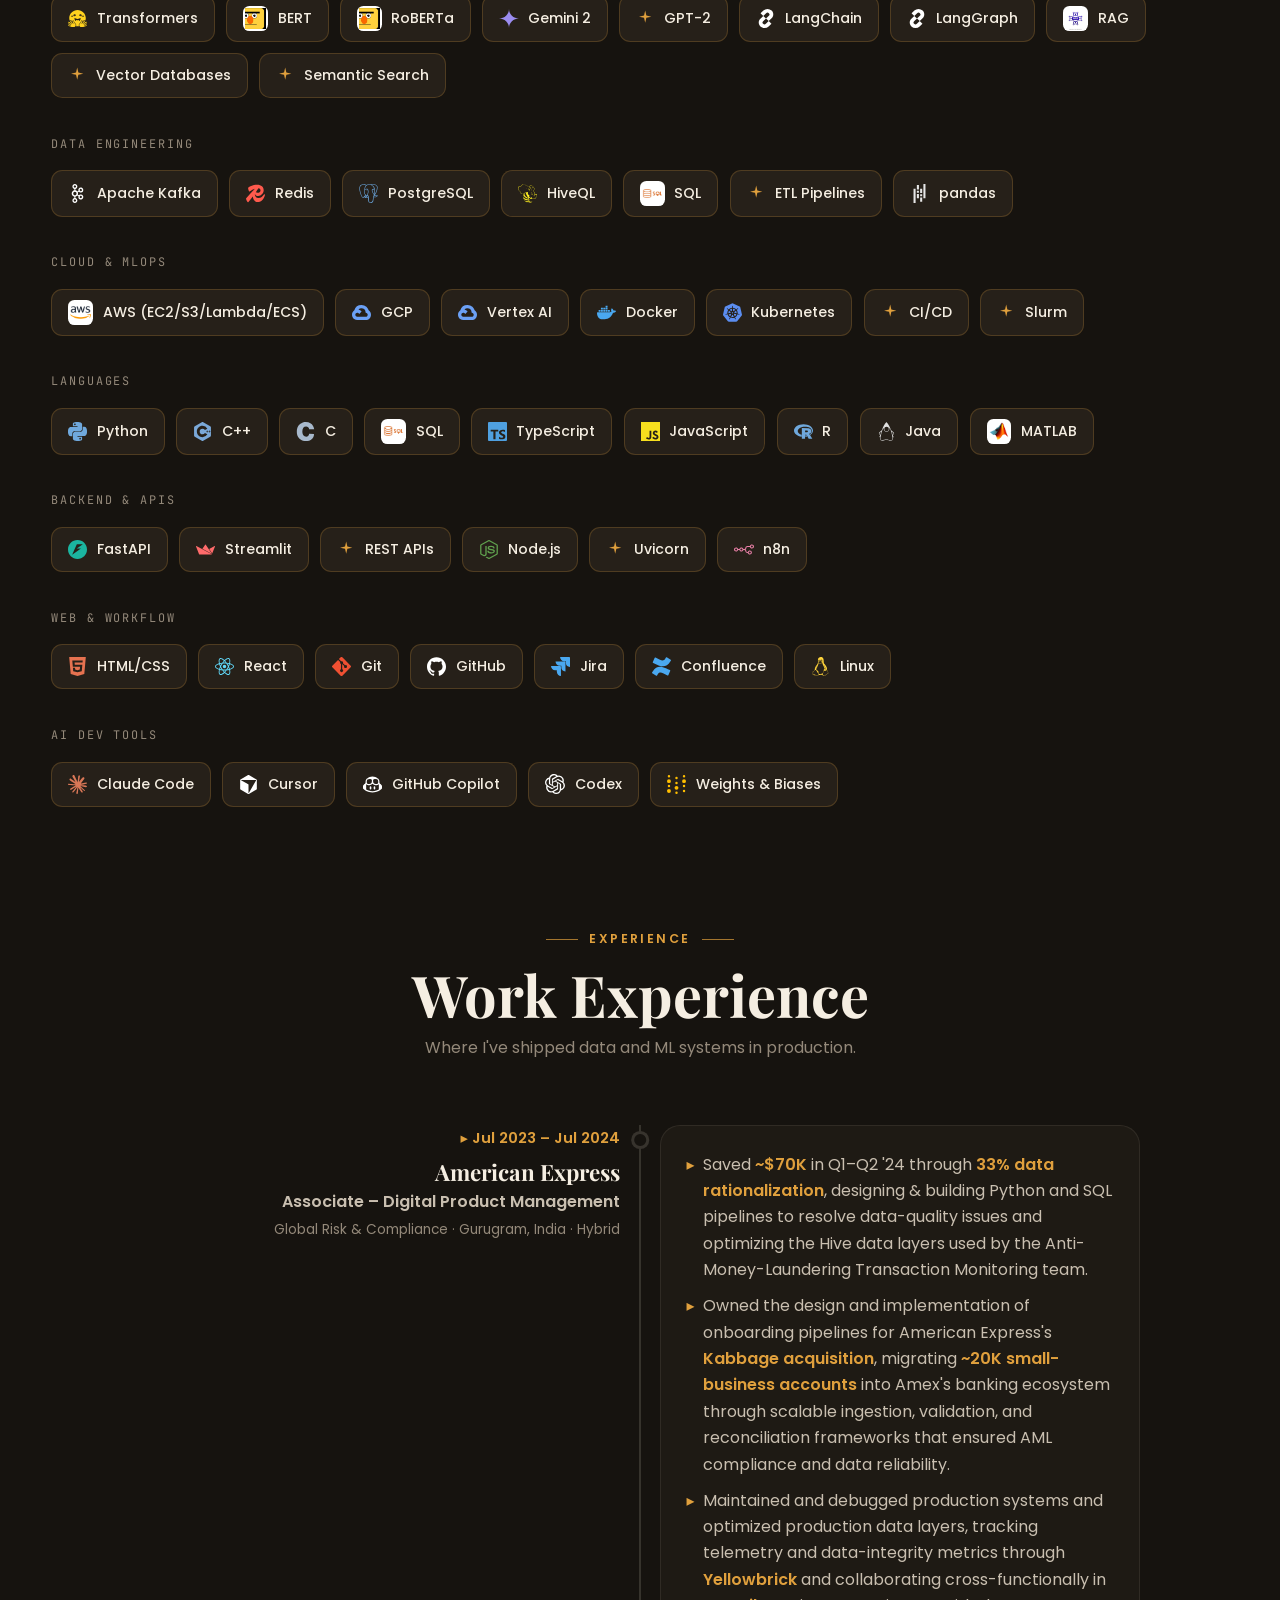
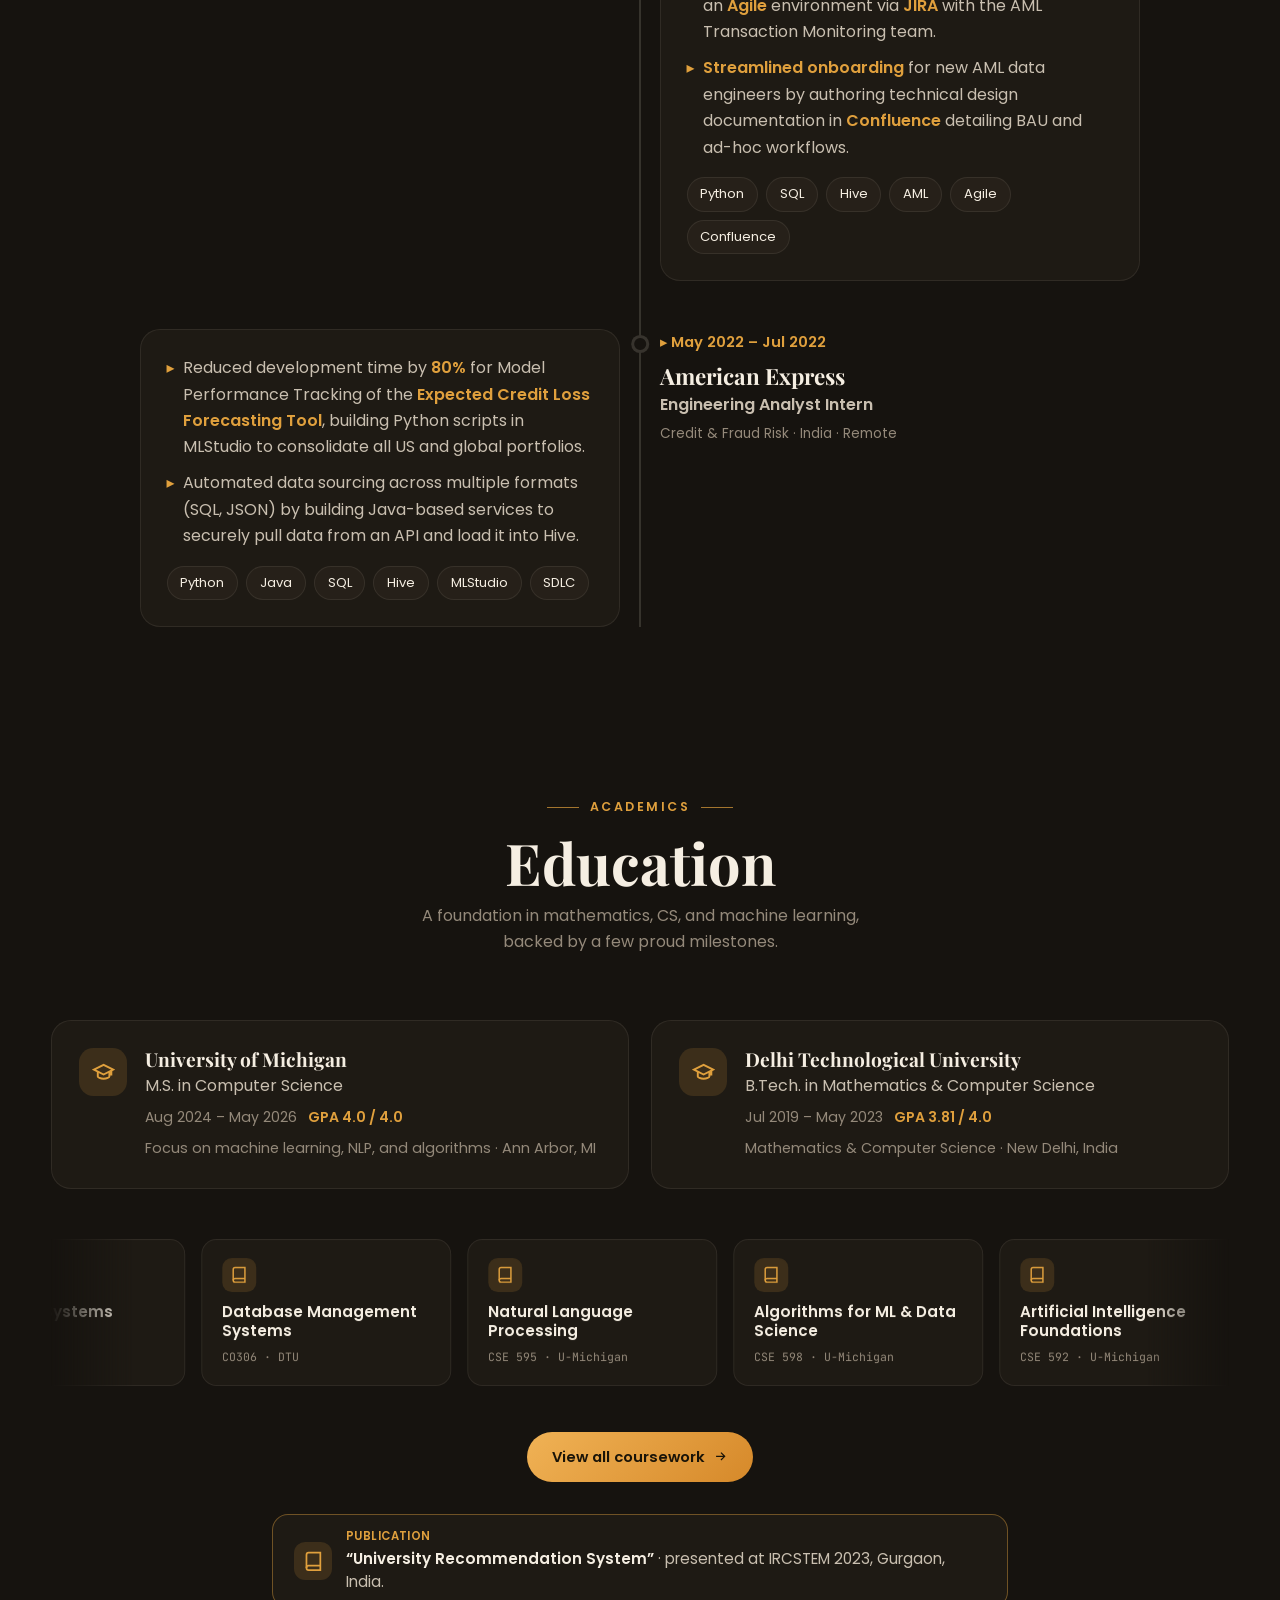
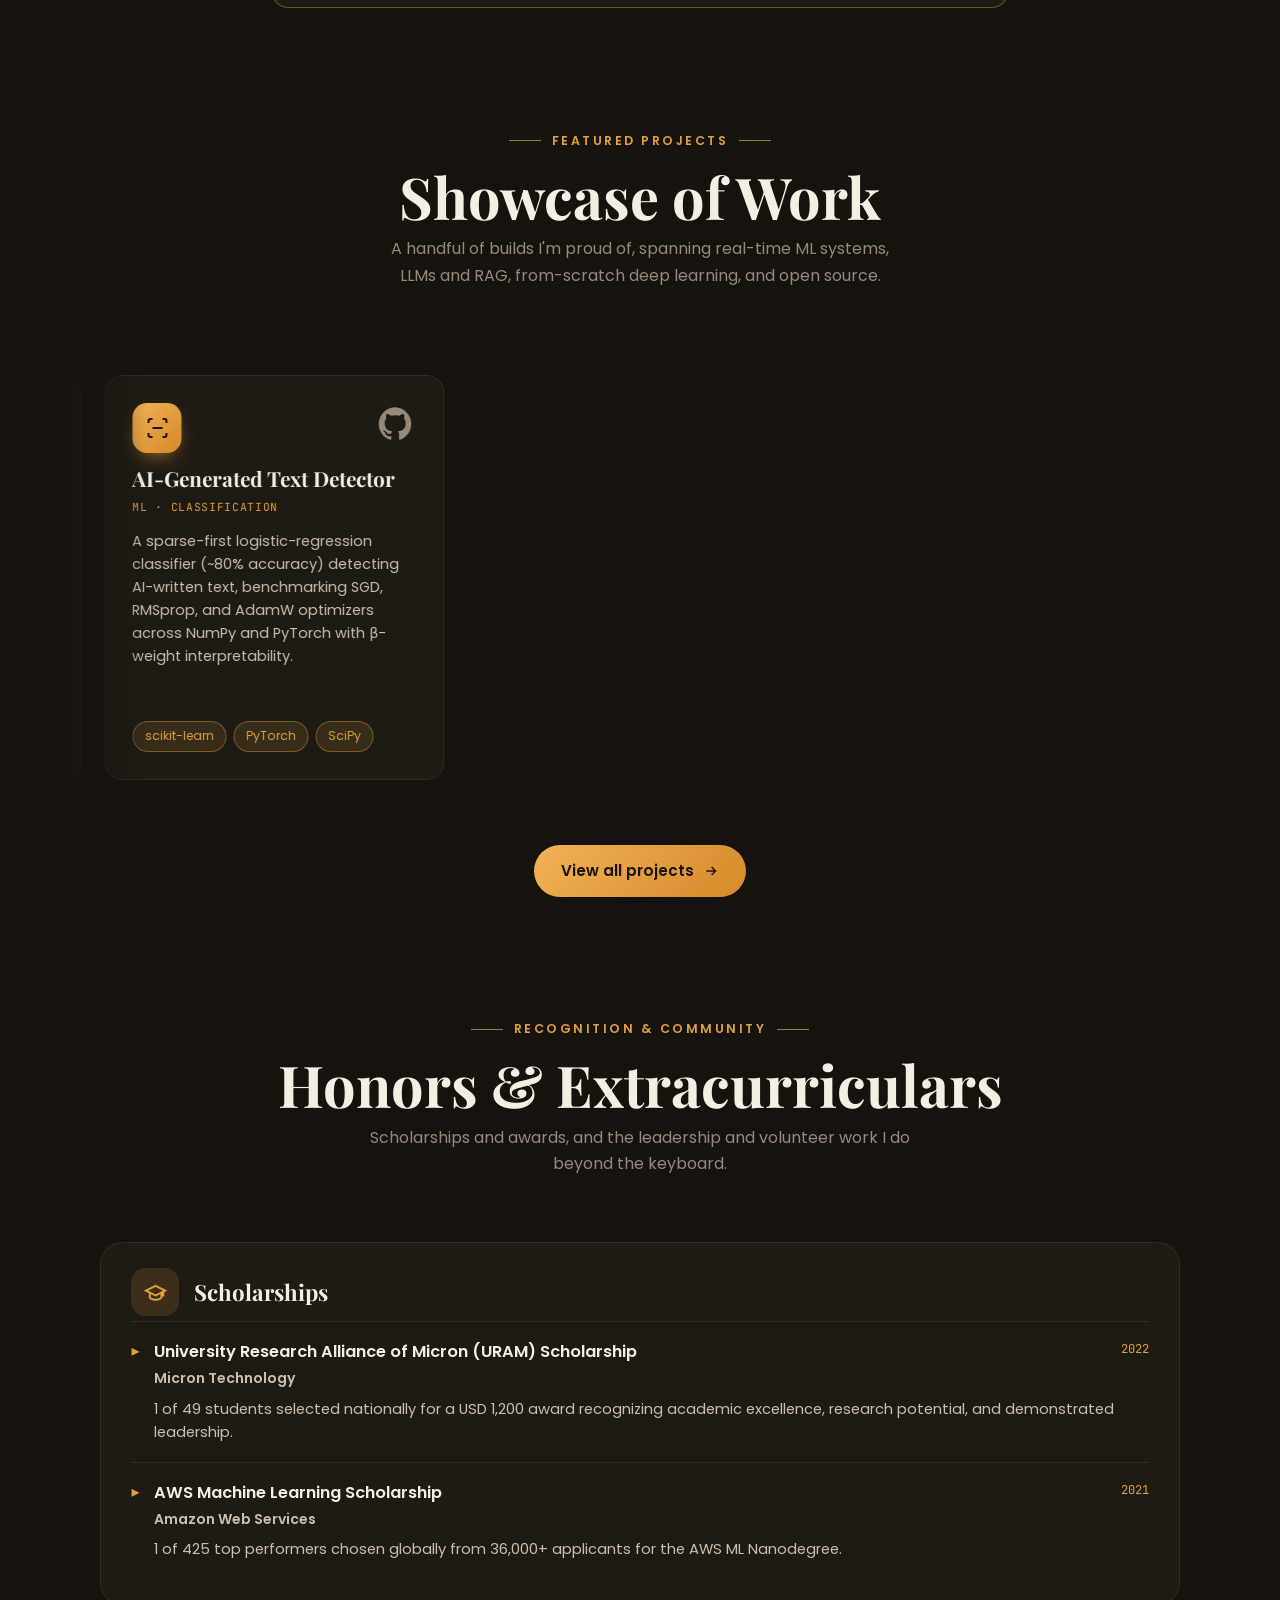
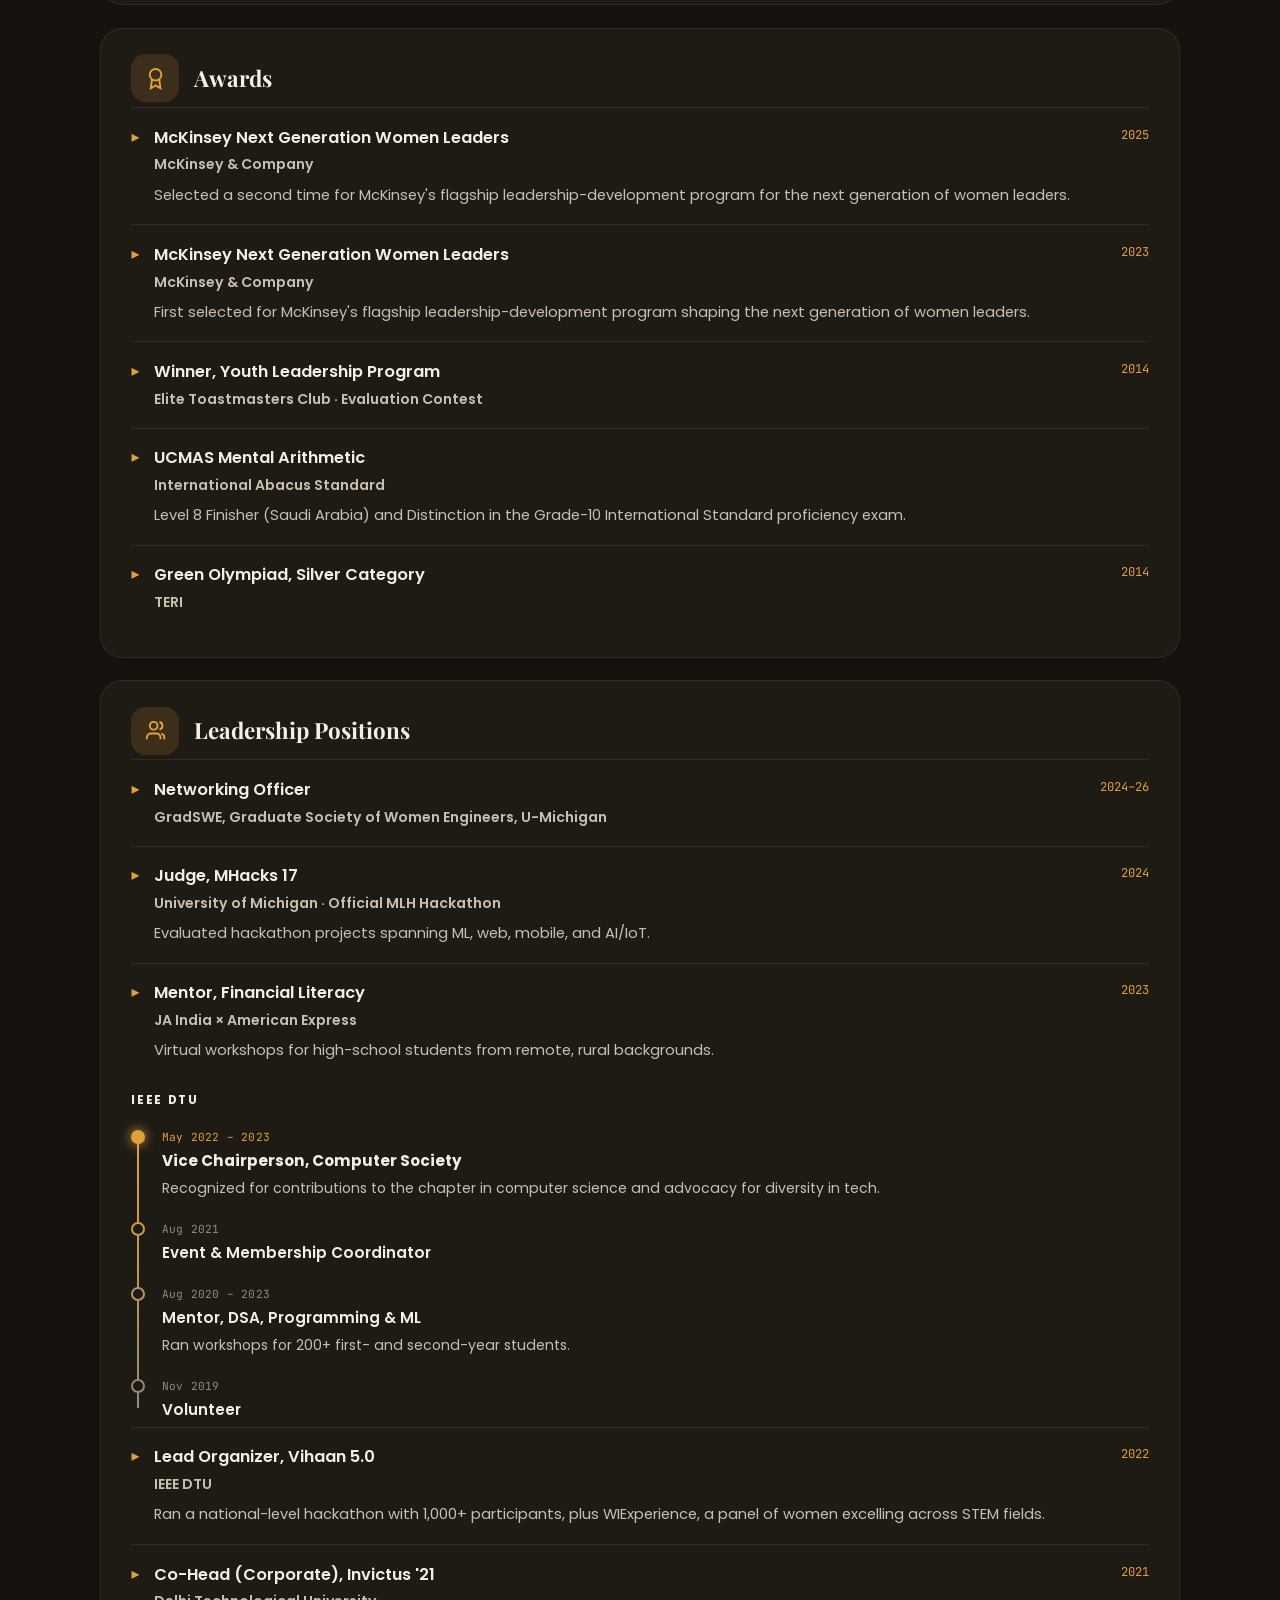
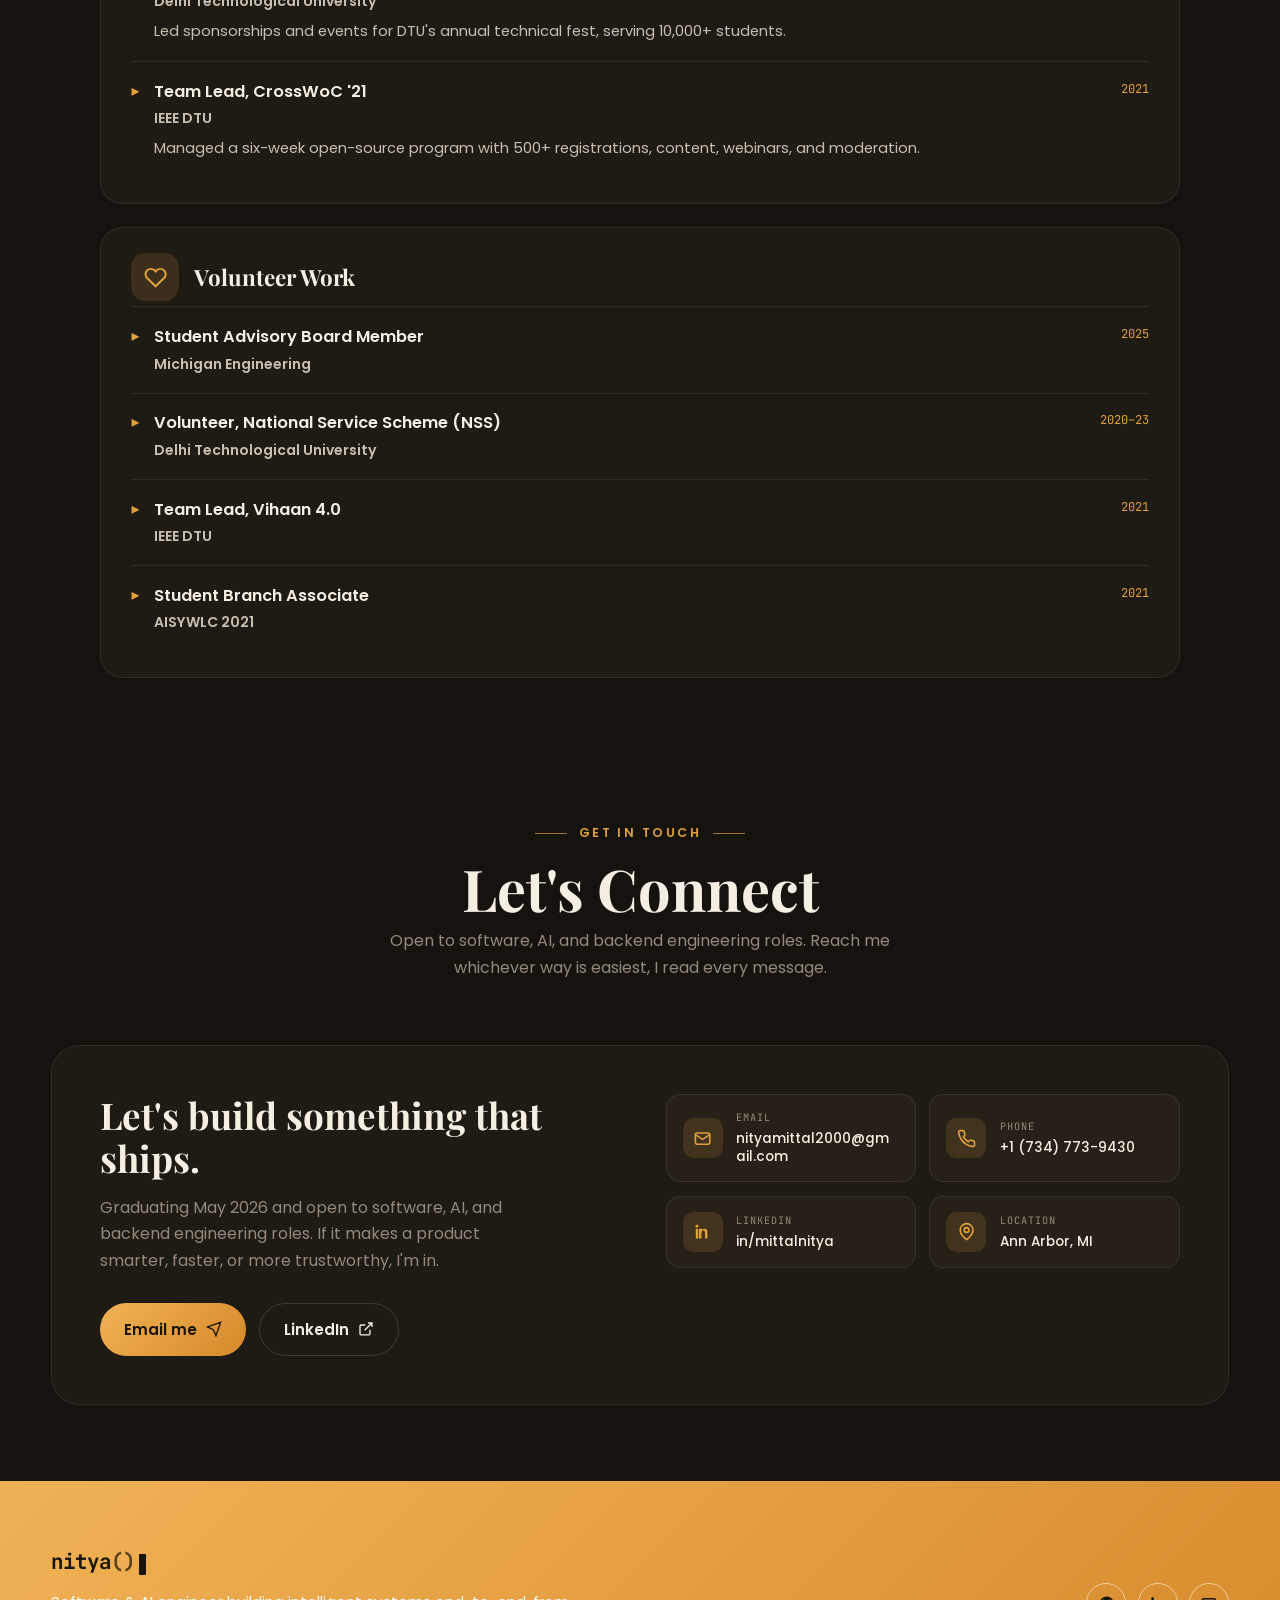
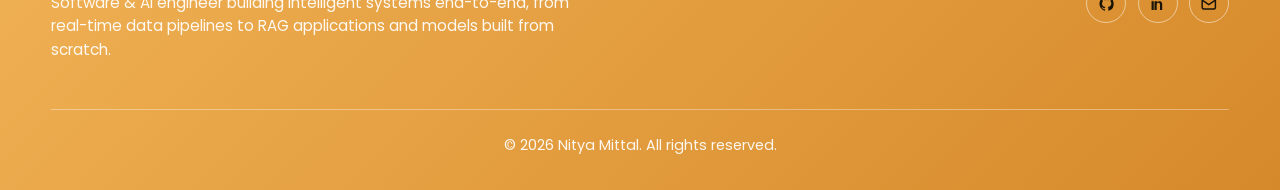
==== commit e0caee4b: "Show both orbit and whoami.py card together in the hero Stack the orbit animation and the whoami.py " ====
--- a/index.html
+++ b/index.html
@@ -37,7 +37,7 @@
       #nm-navtoggle{display:grid !important}
       #nm-hero{grid-template-columns:1fr !important;text-align:center;gap:3rem;padding-top:3rem}
       #nm-hero .nm-c{justify-content:center;margin-inline:auto}
-      #nm-orbit{order:-1}
+      #nm-hero-visual{order:-1;gap:1.8rem !important}
       #nm-whoami code{text-align:left;font-size:.68rem !important;line-height:2 !important;padding:1.2rem 1.25rem !important}
       #nm-about{grid-template-columns:1fr !important}
       [data-grid]{grid-template-columns:1fr !important}
@@ -128,41 +128,23 @@
             <a href="mailto:nityamittal2000@gmail.com" data-copy-email="nityamittal2000@gmail.com" aria-label="Email" style="transition:color .18s,transform .18s" data-hover="color:var(--orange);transform:translateY(-2px)"><svg viewBox="0 0 24 24" fill="none" stroke="currentColor" stroke-width="2" style="width:1.3rem;height:1.3rem"><rect x="3" y="5" width="18" height="14" rx="2"></rect><path d="m3 7 9 6 9-6"></path></svg></a>
           </div>
         </div>
-        <div id="nm-orbit" data-reveal="" style="opacity:0;transition:opacity .6s cubic-bezier(.16,1,.3,1);position:relative;aspect-ratio:1;width:min(34vw,440px);margin-inline:auto;display:grid;place-items:center" aria-hidden="true">
-          <div style="position:absolute;inset:0;border-radius:50%;border:1px solid var(--ring)"></div>
-          <div style="position:absolute;inset:11%;border-radius:50%;border:1px solid var(--ring)"></div>
-          <div style="position:absolute;inset:23%;border-radius:50%;border:1px solid var(--ring)"></div>
-          <div style="position:absolute;inset:0;animation:nm-spin 38s linear infinite"><span style="position:absolute;width:.7rem;height:.7rem;border-radius:50%;background:var(--orange);box-shadow:0 0 12px var(--orange);top:-.35rem;left:calc(50% - .35rem)"></span></div>
-          <div style="position:absolute;inset:11%;animation:nm-spin 52s linear infinite reverse"><span style="position:absolute;width:.5rem;height:.5rem;border-radius:50%;background:var(--orange);box-shadow:0 0 12px var(--orange);bottom:-.25rem;left:calc(50% - .25rem)"></span></div>
-          <div style="position:absolute;inset:23%;animation:nm-spin 44s linear infinite"><span style="position:absolute;width:.45rem;height:.45rem;border-radius:50%;background:var(--orange);box-shadow:0 0 10px var(--orange);top:-.22rem;left:calc(50% - .22rem)"></span></div>
-          <div aria-hidden="true" style="position:absolute;left:50%;top:50%;width:82%;height:82%;transform:translate(-50%,-50%);border-radius:50%;background:radial-gradient(circle,color-mix(in srgb,var(--orange) 55%,transparent),transparent 68%);filter:blur(20px);opacity:.6;z-index:1"></div>
-          <div style="position:relative;z-index:2;width:76%;height:76%;border-radius:50%;display:grid;place-items:center;background:radial-gradient(circle at 50% 38%,#EBB04C 0%,#E0A03D 45%,#C5862C 100%);box-shadow:inset 0 0 0 5px rgba(120,80,20,.38),inset 0 3px 10px rgba(255,232,190,.5),inset 0 -8px 22px rgba(110,70,16,.45),0 14px 40px rgba(0,0,0,.4);animation:nm-bob 6s cubic-bezier(.16,1,.3,1) infinite">
-            <img src="assets/img/hero-badge.svg" alt="Nitya Mittal, coffee &amp; code" style="width:88%;height:88%;object-fit:contain">
-          </div>
-          <span style="position:absolute;z-index:3;top:6%;right:-4%;animation:nm-bob 5s cubic-bezier(.16,1,.3,1) .6s infinite;width:3rem;height:3rem;display:grid;place-items:center;border-radius:.9rem;background:var(--badge-bg);color:var(--orange)"><svg viewBox="0 0 24 24" fill="none" stroke="currentColor" stroke-width="2" style="width:1.45rem;height:1.45rem"><circle cx="12" cy="12" r="3"></circle><circle cx="5" cy="6" r="2"></circle><circle cx="19" cy="6" r="2"></circle><circle cx="5" cy="18" r="2"></circle><circle cx="19" cy="18" r="2"></circle><path d="M7 6.5 10 11M17 6.5 14 11M7 17.5 10 13M17 17.5 14 13"></path></svg></span>
-          <span style="position:absolute;z-index:3;bottom:18%;right:-7%;animation:nm-bob 5s cubic-bezier(.16,1,.3,1) 1.6s infinite;width:3rem;height:3rem;display:grid;place-items:center;border-radius:.9rem;background:var(--badge-bg);color:var(--orange)"><svg viewBox="0 0 24 24" fill="none" stroke="currentColor" stroke-width="2" style="width:1.45rem;height:1.45rem"><path d="m8 8-4 4 4 4M16 8l4 4-4 4"></path></svg></span>
-          <span style="position:absolute;z-index:3;bottom:2%;left:6%;animation:nm-bob 5s cubic-bezier(.16,1,.3,1) 1.1s infinite;width:3rem;height:3rem;display:grid;place-items:center;border-radius:.9rem;background:var(--badge-bg);color:var(--orange)"><svg viewBox="0 0 24 24" fill="none" stroke="currentColor" stroke-width="2" style="width:1.45rem;height:1.45rem"><ellipse cx="12" cy="5" rx="8" ry="3"></ellipse><path d="M4 5v14c0 1.7 3.6 3 8 3s8-1.3 8-3V5M4 12c0 1.7 3.6 3 8 3s8-1.3 8-3"></path></svg></span>
-        </div>
-      </div>
-    </section>
-
-    <section id="nm-resume" style="padding:clamp(1.5rem,3vw,2.4rem) 0 clamp(3.2rem,6vw,5.5rem);position:relative"><div style="width:min(1500px,94vw);margin-inline:auto"><div data-reveal="" data-reveal-up="" style="opacity:0;transform:translateY(28px);transition:opacity .6s cubic-bezier(.16,1,.3,1),transform .6s cubic-bezier(.16,1,.3,1);text-align:center;margin-bottom:clamp(1.6rem,3vw,2.4rem)"><span style="display:inline-flex;align-items:center;gap:.7rem;justify-content:center;font-weight:600;font-size:.78rem;letter-spacing:.2em;text-transform:uppercase;color:var(--orange)"><span style="width:2rem;height:1px;background:var(--orange);opacity:.7"></span>Résumé<span style="width:2rem;height:1px;background:var(--orange);opacity:.7"></span></span><p style="margin:.9rem auto 0;max-width:46ch;color:var(--fg-muted);font-size:1rem">Three versions, tailored by role. Open the one that fits what you’re hiring for.</p></div><div class="nm-resume-grid" style="display:grid;grid-template-columns:repeat(3,1fr);gap:clamp(1rem,2vw,1.6rem);align-items:start"><div data-reveal="" data-reveal-up="" style="opacity:0;transform:translateY(28px);transition:opacity .6s cubic-bezier(.16,1,.3,1),transform .6s cubic-bezier(.16,1,.3,1);display:flex;flex-direction:column;background:var(--surface);border:1px solid var(--border);border-radius:1.1rem;overflow:hidden;box-shadow:0 30px 80px -40px rgba(0,0,0,.7)"><div style="padding:1rem 1.1rem .85rem;border-bottom:1px solid var(--border);background:var(--surface-2)"><div style="display:flex;align-items:flex-start;justify-content:space-between;gap:.6rem"><div style="min-width:0"><div style="font-weight:700;font-size:1rem;color:var(--fg);line-height:1.2">Master CV</div><div style="font-size:.76rem;color:var(--fg-muted);margin-top:.2rem;line-height:1.3">Full experience, projects &amp; honors</div></div><div style="display:flex;align-items:center;gap:.25rem;flex:none"><a href="Nitya-Mittal-Master-CV.pdf" target="_blank" rel="noopener" title="Open in new tab" aria-label="Open in new tab" style="width:2.1rem;height:2.1rem;border-radius:.55rem;display:grid;place-items:center;color:var(--fg-muted);transition:background-color .18s,color .18s" data-hover="background:var(--badge-bg);color:var(--orange)"><svg viewBox="0 0 24 24" fill="none" stroke="currentColor" stroke-width="2" style="width:1.1rem;height:1.1rem"><path d="M15 3h6v6M10 14 21 3M18 13v6a2 2 0 0 1-2 2H5a2 2 0 0 1-2-2V8a2 2 0 0 1 2-2h6"></path></svg></a><a href="Nitya-Mittal-Master-CV.pdf" download="" title="Download" aria-label="Download" style="width:2.1rem;height:2.1rem;border-radius:.55rem;display:grid;place-items:center;color:var(--fg-muted);transition:background-color .18s,color .18s" data-hover="background:var(--badge-bg);color:var(--orange)"><svg viewBox="0 0 24 24" fill="none" stroke="currentColor" stroke-width="2" style="width:1.1rem;height:1.1rem"><path d="M12 3v12M7 10l5 5 5-5M5 21h14"></path></svg></a></div></div></div><iframe src="Nitya-Mittal-Master-CV.pdf#view=FitH&amp;toolbar=0&amp;navpanes=0" title="Master CV" loading="lazy" style="width:100%;height:min(78vh,920px);border:0;display:block;background:#fff"></iframe></div><div data-reveal="" data-reveal-up="" style="opacity:0;transform:translateY(28px);transition:opacity .6s cubic-bezier(.16,1,.3,1),transform .6s cubic-bezier(.16,1,.3,1);display:flex;flex-direction:column;background:var(--surface);border:1px solid var(--border);border-radius:1.1rem;overflow:hidden;box-shadow:0 30px 80px -40px rgba(0,0,0,.7)"><div style="padding:1rem 1.1rem .85rem;border-bottom:1px solid var(--border);background:var(--surface-2)"><div style="display:flex;align-items:flex-start;justify-content:space-between;gap:.6rem"><div style="min-width:0"><div style="font-weight:700;font-size:1rem;color:var(--fg);line-height:1.2">AI / ML Resume</div><div style="font-size:.76rem;color:var(--fg-muted);margin-top:.2rem;line-height:1.3">Tailored for AI &amp; ML roles</div></div><div style="display:flex;align-items:center;gap:.25rem;flex:none"><a href="Nitya-Mittal-AI-Resume.pdf" target="_blank" rel="noopener" title="Open in new tab" aria-label="Open in new tab" style="width:2.1rem;height:2.1rem;border-radius:.55rem;display:grid;place-items:center;color:var(--fg-muted);transition:background-color .18s,color .18s" data-hover="background:var(--badge-bg);color:var(--orange)"><svg viewBox="0 0 24 24" fill="none" stroke="currentColor" stroke-width="2" style="width:1.1rem;height:1.1rem"><path d="M15 3h6v6M10 14 21 3M18 13v6a2 2 0 0 1-2 2H5a2 2 0 0 1-2-2V8a2 2 0 0 1 2-2h6"></path></svg></a><a href="Nitya-Mittal-AI-Resume.pdf" download="" title="Download" aria-label="Download" style="width:2.1rem;height:2.1rem;border-radius:.55rem;display:grid;place-items:center;color:var(--fg-muted);transition:background-color .18s,color .18s" data-hover="background:var(--badge-bg);color:var(--orange)"><svg viewBox="0 0 24 24" fill="none" stroke="currentColor" stroke-width="2" style="width:1.1rem;height:1.1rem"><path d="M12 3v12M7 10l5 5 5-5M5 21h14"></path></svg></a></div></div></div><iframe src="Nitya-Mittal-AI-Resume.pdf#view=FitH&amp;toolbar=0&amp;navpanes=0" title="AI / ML Resume" loading="lazy" style="width:100%;height:min(78vh,920px);border:0;display:block;background:#fff"></iframe></div><div data-reveal="" data-reveal-up="" style="opacity:0;transform:translateY(28px);transition:opacity .6s cubic-bezier(.16,1,.3,1),transform .6s cubic-bezier(.16,1,.3,1);display:flex;flex-direction:column;background:var(--surface);border:1px solid var(--border);border-radius:1.1rem;overflow:hidden;box-shadow:0 30px 80px -40px rgba(0,0,0,.7)"><div style="padding:1rem 1.1rem .85rem;border-bottom:1px solid var(--border);background:var(--surface-2)"><div style="display:flex;align-items:flex-start;justify-content:space-between;gap:.6rem"><div style="min-width:0"><div style="font-weight:700;font-size:1rem;color:var(--fg);line-height:1.2">SDE Resume</div><div style="font-size:.76rem;color:var(--fg-muted);margin-top:.2rem;line-height:1.3">Tailored for software engineering</div></div><div style="display:flex;align-items:center;gap:.25rem;flex:none"><a href="Nitya-Mittal-SDE-Resume.pdf" target="_blank" rel="noopener" title="Open in new tab" aria-label="Open in new tab" style="width:2.1rem;height:2.1rem;border-radius:.55rem;display:grid;place-items:center;color:var(--fg-muted);transition:background-color .18s,color .18s" data-hover="background:var(--badge-bg);color:var(--orange)"><svg viewBox="0 0 24 24" fill="none" stroke="currentColor" stroke-width="2" style="width:1.1rem;height:1.1rem"><path d="M15 3h6v6M10 14 21 3M18 13v6a2 2 0 0 1-2 2H5a2 2 0 0 1-2-2V8a2 2 0 0 1 2-2h6"></path></svg></a><a href="Nitya-Mittal-SDE-Resume.pdf" download="" title="Download" aria-label="Download" style="width:2.1rem;height:2.1rem;border-radius:.55rem;display:grid;place-items:center;color:var(--fg-muted);transition:background-color .18s,color .18s" data-hover="background:var(--badge-bg);color:var(--orange)"><svg viewBox="0 0 24 24" fill="none" stroke="currentColor" stroke-width="2" style="width:1.1rem;height:1.1rem"><path d="M12 3v12M7 10l5 5 5-5M5 21h14"></path></svg></a></div></div></div><iframe src="Nitya-Mittal-SDE-Resume.pdf#view=FitH&amp;toolbar=0&amp;navpanes=0" title="SDE Resume" loading="lazy" style="width:100%;height:min(78vh,920px);border:0;display:block;background:#fff"></iframe></div></div></div></section>
-
-    <!-- ABOUT -->
-    <section id="nm-about-sec" style="padding:clamp(1.5rem,3vw,2.4rem) 0 clamp(3.2rem,6vw,5.5rem);position:relative">
-      <div id="nm-about" style="width:min(1180px,92vw);margin-inline:auto;display:grid;grid-template-columns:.85fr 1.15fr;gap:clamp(2rem,5vw,4.5rem);align-items:center">
-        <div data-reveal="" data-reveal-up="" style="opacity:0;transform:translateY(28px);transition:opacity .6s cubic-bezier(.16,1,.3,1),transform .6s cubic-bezier(.16,1,.3,1)">
-          <div style="position:relative">
-            <span style="position:absolute;inset:-1.4rem -1.4rem auto auto;width:60%;height:55%;border:1px solid var(--chip-bd);border-radius:1.25rem"></span>
-            <span style="position:absolute;inset:auto auto -1.4rem -1.4rem;width:55%;height:50%;border:1px solid var(--chip-bd);border-radius:1.25rem"></span>
-            <div style="position:relative;border-radius:1.25rem;overflow:hidden;border:1px solid var(--border);background:var(--surface);aspect-ratio:3/3.6">
-              <img src="assets/img/nitya.jpg" alt="Nitya Mittal" style="width:100%;height:100%;object-fit:cover;object-position:center">
-              <div style="position:absolute;inset:auto 0 0 0;padding:1.4rem;text-align:center;background:linear-gradient(transparent,rgba(0,0,0,.65))">
-                <span style="display:inline-flex;align-items:center;gap:.7rem;justify-content:center;font-weight:600;font-size:.78rem;letter-spacing:.2em;text-transform:uppercase;color:var(--orange)"><span style="width:2rem;height:1px;background:var(--orange);opacity:.7"></span>About Me<span style="width:2rem;height:1px;background:var(--orange);opacity:.7"></span></span>
-              </div>
-            </div>
-          </div>
-          <div id="nm-whoami" style="margin-top:2.9rem;background:var(--surface);border:1px solid var(--border);border-radius:1.1rem;overflow:hidden;box-shadow:0 30px 80px -40px rgba(0,0,0,.7)">
+        <div id="nm-hero-visual" style="display:flex;flex-direction:column;align-items:center;gap:2.2rem">
+          <div id="nm-orbit" data-reveal="" style="opacity:0;transition:opacity .6s cubic-bezier(.16,1,.3,1);position:relative;aspect-ratio:1;width:min(26vw,320px);margin-inline:auto;display:grid;place-items:center" aria-hidden="true">
+            <div style="position:absolute;inset:0;border-radius:50%;border:1px solid var(--ring)"></div>
+            <div style="position:absolute;inset:11%;border-radius:50%;border:1px solid var(--ring)"></div>
+            <div style="position:absolute;inset:23%;border-radius:50%;border:1px solid var(--ring)"></div>
+            <div style="position:absolute;inset:0;animation:nm-spin 38s linear infinite"><span style="position:absolute;width:.7rem;height:.7rem;border-radius:50%;background:var(--orange);box-shadow:0 0 12px var(--orange);top:-.35rem;left:calc(50% - .35rem)"></span></div>
+            <div style="position:absolute;inset:11%;animation:nm-spin 52s linear infinite reverse"><span style="position:absolute;width:.5rem;height:.5rem;border-radius:50%;background:var(--orange);box-shadow:0 0 12px var(--orange);bottom:-.25rem;left:calc(50% - .25rem)"></span></div>
+            <div style="position:absolute;inset:23%;animation:nm-spin 44s linear infinite"><span style="position:absolute;width:.45rem;height:.45rem;border-radius:50%;background:var(--orange);box-shadow:0 0 10px var(--orange);top:-.22rem;left:calc(50% - .22rem)"></span></div>
+            <div aria-hidden="true" style="position:absolute;left:50%;top:50%;width:82%;height:82%;transform:translate(-50%,-50%);border-radius:50%;background:radial-gradient(circle,color-mix(in srgb,var(--orange) 55%,transparent),transparent 68%);filter:blur(20px);opacity:.6;z-index:1"></div>
+            <div style="position:relative;z-index:2;width:76%;height:76%;border-radius:50%;display:grid;place-items:center;background:radial-gradient(circle at 50% 38%,#EBB04C 0%,#E0A03D 45%,#C5862C 100%);box-shadow:inset 0 0 0 5px rgba(120,80,20,.38),inset 0 3px 10px rgba(255,232,190,.5),inset 0 -8px 22px rgba(110,70,16,.45),0 14px 40px rgba(0,0,0,.4);animation:nm-bob 6s cubic-bezier(.16,1,.3,1) infinite">
+              <img src="assets/img/hero-badge.svg" alt="Nitya Mittal, coffee &amp; code" style="width:88%;height:88%;object-fit:contain">
+            </div>
+            <span style="position:absolute;z-index:3;top:6%;right:-4%;animation:nm-bob 5s cubic-bezier(.16,1,.3,1) .6s infinite;width:3rem;height:3rem;display:grid;place-items:center;border-radius:.9rem;background:var(--badge-bg);color:var(--orange)"><svg viewBox="0 0 24 24" fill="none" stroke="currentColor" stroke-width="2" style="width:1.45rem;height:1.45rem"><circle cx="12" cy="12" r="3"></circle><circle cx="5" cy="6" r="2"></circle><circle cx="19" cy="6" r="2"></circle><circle cx="5" cy="18" r="2"></circle><circle cx="19" cy="18" r="2"></circle><path d="M7 6.5 10 11M17 6.5 14 11M7 17.5 10 13M17 17.5 14 13"></path></svg></span>
+            <span style="position:absolute;z-index:3;bottom:18%;right:-7%;animation:nm-bob 5s cubic-bezier(.16,1,.3,1) 1.6s infinite;width:3rem;height:3rem;display:grid;place-items:center;border-radius:.9rem;background:var(--badge-bg);color:var(--orange)"><svg viewBox="0 0 24 24" fill="none" stroke="currentColor" stroke-width="2" style="width:1.45rem;height:1.45rem"><path d="m8 8-4 4 4 4M16 8l4 4-4 4"></path></svg></span>
+            <span style="position:absolute;z-index:3;bottom:2%;left:6%;animation:nm-bob 5s cubic-bezier(.16,1,.3,1) 1.1s infinite;width:3rem;height:3rem;display:grid;place-items:center;border-radius:.9rem;background:var(--badge-bg);color:var(--orange)"><svg viewBox="0 0 24 24" fill="none" stroke="currentColor" stroke-width="2" style="width:1.45rem;height:1.45rem"><ellipse cx="12" cy="5" rx="8" ry="3"></ellipse><path d="M4 5v14c0 1.7 3.6 3 8 3s8-1.3 8-3V5M4 12c0 1.7 3.6 3 8 3s8-1.3 8-3"></path></svg></span>
+          </div>
+          <div id="nm-whoami" data-reveal="" data-reveal-up="" style="opacity:0;transform:translateY(28px);transition:opacity .6s cubic-bezier(.16,1,.3,1),transform .6s cubic-bezier(.16,1,.3,1);width:min(100%,430px);background:var(--surface);border:1px solid var(--border);border-radius:1.1rem;overflow:hidden;box-shadow:0 30px 80px -40px rgba(0,0,0,.7)">
             <div style="display:flex;align-items:center;gap:.45rem;padding:.85rem 1.15rem;background:var(--surface-2);border-bottom:1px solid var(--border)">
               <span aria-hidden="true" style="width:.72rem;height:.72rem;border-radius:50%;background:#FF5F57;flex:none"></span>
               <span aria-hidden="true" style="width:.72rem;height:.72rem;border-radius:50%;background:#FEBC2E;flex:none"></span>
@@ -177,6 +159,24 @@
 <span style="color:var(--fg-muted)">    </span><span>"status"</span><span style="color:var(--fg-muted)">: </span><span style="color:var(--orange)">"open to full-time roles"</span><span aria-hidden="true" style="display:inline-block;width:.55rem;height:.55rem;border-radius:50%;background:#3DA35D;margin-left:.55rem;vertical-align:baseline"></span><span style="color:var(--fg-muted)">,</span>
 <span style="color:var(--fg-muted)">    </span><span>"coffees_today"</span><span style="color:var(--fg-muted)">: </span><span style="color:var(--orange)">3</span><span style="color:var(--fg-muted)">,</span>
 <span style="color:var(--fg-muted)">}</span><span aria-hidden="true" style="display:inline-block;width:.6ch;height:1.05em;background:var(--orange);margin-left:4px;transform:translateY(.18em);border-radius:1px;animation:nmCaret 1.1s steps(1) infinite"></span></code>
+          </div>
+        </div>
+      </div>
+    </section>
+
+    <section id="nm-resume" style="padding:clamp(1.5rem,3vw,2.4rem) 0 clamp(3.2rem,6vw,5.5rem);position:relative"><div style="width:min(1500px,94vw);margin-inline:auto"><div data-reveal="" data-reveal-up="" style="opacity:0;transform:translateY(28px);transition:opacity .6s cubic-bezier(.16,1,.3,1),transform .6s cubic-bezier(.16,1,.3,1);text-align:center;margin-bottom:clamp(1.6rem,3vw,2.4rem)"><span style="display:inline-flex;align-items:center;gap:.7rem;justify-content:center;font-weight:600;font-size:.78rem;letter-spacing:.2em;text-transform:uppercase;color:var(--orange)"><span style="width:2rem;height:1px;background:var(--orange);opacity:.7"></span>Résumé<span style="width:2rem;height:1px;background:var(--orange);opacity:.7"></span></span><p style="margin:.9rem auto 0;max-width:46ch;color:var(--fg-muted);font-size:1rem">Three versions, tailored by role. Open the one that fits what you’re hiring for.</p></div><div class="nm-resume-grid" style="display:grid;grid-template-columns:repeat(3,1fr);gap:clamp(1rem,2vw,1.6rem);align-items:start"><div data-reveal="" data-reveal-up="" style="opacity:0;transform:translateY(28px);transition:opacity .6s cubic-bezier(.16,1,.3,1),transform .6s cubic-bezier(.16,1,.3,1);display:flex;flex-direction:column;background:var(--surface);border:1px solid var(--border);border-radius:1.1rem;overflow:hidden;box-shadow:0 30px 80px -40px rgba(0,0,0,.7)"><div style="padding:1rem 1.1rem .85rem;border-bottom:1px solid var(--border);background:var(--surface-2)"><div style="display:flex;align-items:flex-start;justify-content:space-between;gap:.6rem"><div style="min-width:0"><div style="font-weight:700;font-size:1rem;color:var(--fg);line-height:1.2">Master CV</div><div style="font-size:.76rem;color:var(--fg-muted);margin-top:.2rem;line-height:1.3">Full experience, projects &amp; honors</div></div><div style="display:flex;align-items:center;gap:.25rem;flex:none"><a href="Nitya-Mittal-Master-CV.pdf" target="_blank" rel="noopener" title="Open in new tab" aria-label="Open in new tab" style="width:2.1rem;height:2.1rem;border-radius:.55rem;display:grid;place-items:center;color:var(--fg-muted);transition:background-color .18s,color .18s" data-hover="background:var(--badge-bg);color:var(--orange)"><svg viewBox="0 0 24 24" fill="none" stroke="currentColor" stroke-width="2" style="width:1.1rem;height:1.1rem"><path d="M15 3h6v6M10 14 21 3M18 13v6a2 2 0 0 1-2 2H5a2 2 0 0 1-2-2V8a2 2 0 0 1 2-2h6"></path></svg></a><a href="Nitya-Mittal-Master-CV.pdf" download="" title="Download" aria-label="Download" style="width:2.1rem;height:2.1rem;border-radius:.55rem;display:grid;place-items:center;color:var(--fg-muted);transition:background-color .18s,color .18s" data-hover="background:var(--badge-bg);color:var(--orange)"><svg viewBox="0 0 24 24" fill="none" stroke="currentColor" stroke-width="2" style="width:1.1rem;height:1.1rem"><path d="M12 3v12M7 10l5 5 5-5M5 21h14"></path></svg></a></div></div></div><iframe src="Nitya-Mittal-Master-CV.pdf#view=FitH&amp;toolbar=0&amp;navpanes=0" title="Master CV" loading="lazy" style="width:100%;height:min(78vh,920px);border:0;display:block;background:#fff"></iframe></div><div data-reveal="" data-reveal-up="" style="opacity:0;transform:translateY(28px);transition:opacity .6s cubic-bezier(.16,1,.3,1),transform .6s cubic-bezier(.16,1,.3,1);display:flex;flex-direction:column;background:var(--surface);border:1px solid var(--border);border-radius:1.1rem;overflow:hidden;box-shadow:0 30px 80px -40px rgba(0,0,0,.7)"><div style="padding:1rem 1.1rem .85rem;border-bottom:1px solid var(--border);background:var(--surface-2)"><div style="display:flex;align-items:flex-start;justify-content:space-between;gap:.6rem"><div style="min-width:0"><div style="font-weight:700;font-size:1rem;color:var(--fg);line-height:1.2">AI / ML Resume</div><div style="font-size:.76rem;color:var(--fg-muted);margin-top:.2rem;line-height:1.3">Tailored for AI &amp; ML roles</div></div><div style="display:flex;align-items:center;gap:.25rem;flex:none"><a href="Nitya-Mittal-AI-Resume.pdf" target="_blank" rel="noopener" title="Open in new tab" aria-label="Open in new tab" style="width:2.1rem;height:2.1rem;border-radius:.55rem;display:grid;place-items:center;color:var(--fg-muted);transition:background-color .18s,color .18s" data-hover="background:var(--badge-bg);color:var(--orange)"><svg viewBox="0 0 24 24" fill="none" stroke="currentColor" stroke-width="2" style="width:1.1rem;height:1.1rem"><path d="M15 3h6v6M10 14 21 3M18 13v6a2 2 0 0 1-2 2H5a2 2 0 0 1-2-2V8a2 2 0 0 1 2-2h6"></path></svg></a><a href="Nitya-Mittal-AI-Resume.pdf" download="" title="Download" aria-label="Download" style="width:2.1rem;height:2.1rem;border-radius:.55rem;display:grid;place-items:center;color:var(--fg-muted);transition:background-color .18s,color .18s" data-hover="background:var(--badge-bg);color:var(--orange)"><svg viewBox="0 0 24 24" fill="none" stroke="currentColor" stroke-width="2" style="width:1.1rem;height:1.1rem"><path d="M12 3v12M7 10l5 5 5-5M5 21h14"></path></svg></a></div></div></div><iframe src="Nitya-Mittal-AI-Resume.pdf#view=FitH&amp;toolbar=0&amp;navpanes=0" title="AI / ML Resume" loading="lazy" style="width:100%;height:min(78vh,920px);border:0;display:block;background:#fff"></iframe></div><div data-reveal="" data-reveal-up="" style="opacity:0;transform:translateY(28px);transition:opacity .6s cubic-bezier(.16,1,.3,1),transform .6s cubic-bezier(.16,1,.3,1);display:flex;flex-direction:column;background:var(--surface);border:1px solid var(--border);border-radius:1.1rem;overflow:hidden;box-shadow:0 30px 80px -40px rgba(0,0,0,.7)"><div style="padding:1rem 1.1rem .85rem;border-bottom:1px solid var(--border);background:var(--surface-2)"><div style="display:flex;align-items:flex-start;justify-content:space-between;gap:.6rem"><div style="min-width:0"><div style="font-weight:700;font-size:1rem;color:var(--fg);line-height:1.2">SDE Resume</div><div style="font-size:.76rem;color:var(--fg-muted);margin-top:.2rem;line-height:1.3">Tailored for software engineering</div></div><div style="display:flex;align-items:center;gap:.25rem;flex:none"><a href="Nitya-Mittal-SDE-Resume.pdf" target="_blank" rel="noopener" title="Open in new tab" aria-label="Open in new tab" style="width:2.1rem;height:2.1rem;border-radius:.55rem;display:grid;place-items:center;color:var(--fg-muted);transition:background-color .18s,color .18s" data-hover="background:var(--badge-bg);color:var(--orange)"><svg viewBox="0 0 24 24" fill="none" stroke="currentColor" stroke-width="2" style="width:1.1rem;height:1.1rem"><path d="M15 3h6v6M10 14 21 3M18 13v6a2 2 0 0 1-2 2H5a2 2 0 0 1-2-2V8a2 2 0 0 1 2-2h6"></path></svg></a><a href="Nitya-Mittal-SDE-Resume.pdf" download="" title="Download" aria-label="Download" style="width:2.1rem;height:2.1rem;border-radius:.55rem;display:grid;place-items:center;color:var(--fg-muted);transition:background-color .18s,color .18s" data-hover="background:var(--badge-bg);color:var(--orange)"><svg viewBox="0 0 24 24" fill="none" stroke="currentColor" stroke-width="2" style="width:1.1rem;height:1.1rem"><path d="M12 3v12M7 10l5 5 5-5M5 21h14"></path></svg></a></div></div></div><iframe src="Nitya-Mittal-SDE-Resume.pdf#view=FitH&amp;toolbar=0&amp;navpanes=0" title="SDE Resume" loading="lazy" style="width:100%;height:min(78vh,920px);border:0;display:block;background:#fff"></iframe></div></div></div></section>
+
+    <!-- ABOUT -->
+    <section id="nm-about-sec" style="padding:clamp(1.5rem,3vw,2.4rem) 0 clamp(3.2rem,6vw,5.5rem);position:relative">
+      <div id="nm-about" style="width:min(1180px,92vw);margin-inline:auto;display:grid;grid-template-columns:.85fr 1.15fr;gap:clamp(2rem,5vw,4.5rem);align-items:center">
+        <div data-reveal="" data-reveal-up="" style="opacity:0;transform:translateY(28px);transition:opacity .6s cubic-bezier(.16,1,.3,1),transform .6s cubic-bezier(.16,1,.3,1);position:relative">
+          <span style="position:absolute;inset:-1.4rem -1.4rem auto auto;width:60%;height:55%;border:1px solid var(--chip-bd);border-radius:1.25rem"></span>
+          <span style="position:absolute;inset:auto auto -1.4rem -1.4rem;width:55%;height:50%;border:1px solid var(--chip-bd);border-radius:1.25rem"></span>
+          <div style="position:relative;border-radius:1.25rem;overflow:hidden;border:1px solid var(--border);background:var(--surface);aspect-ratio:3/3.6">
+            <img src="assets/img/nitya.jpg" alt="Nitya Mittal" style="width:100%;height:100%;object-fit:cover;object-position:center">
+            <div style="position:absolute;inset:auto 0 0 0;padding:1.4rem;text-align:center;background:linear-gradient(transparent,rgba(0,0,0,.65))">
+              <span style="display:inline-flex;align-items:center;gap:.7rem;justify-content:center;font-weight:600;font-size:.78rem;letter-spacing:.2em;text-transform:uppercase;color:var(--orange)"><span style="width:2rem;height:1px;background:var(--orange);opacity:.7"></span>About Me<span style="width:2rem;height:1px;background:var(--orange);opacity:.7"></span></span>
+            </div>
           </div>
         </div>
         <div data-reveal="" data-reveal-up="" style="opacity:0;transform:translateY(28px);transition:opacity .6s cubic-bezier(.16,1,.3,1),transform .6s cubic-bezier(.16,1,.3,1)">
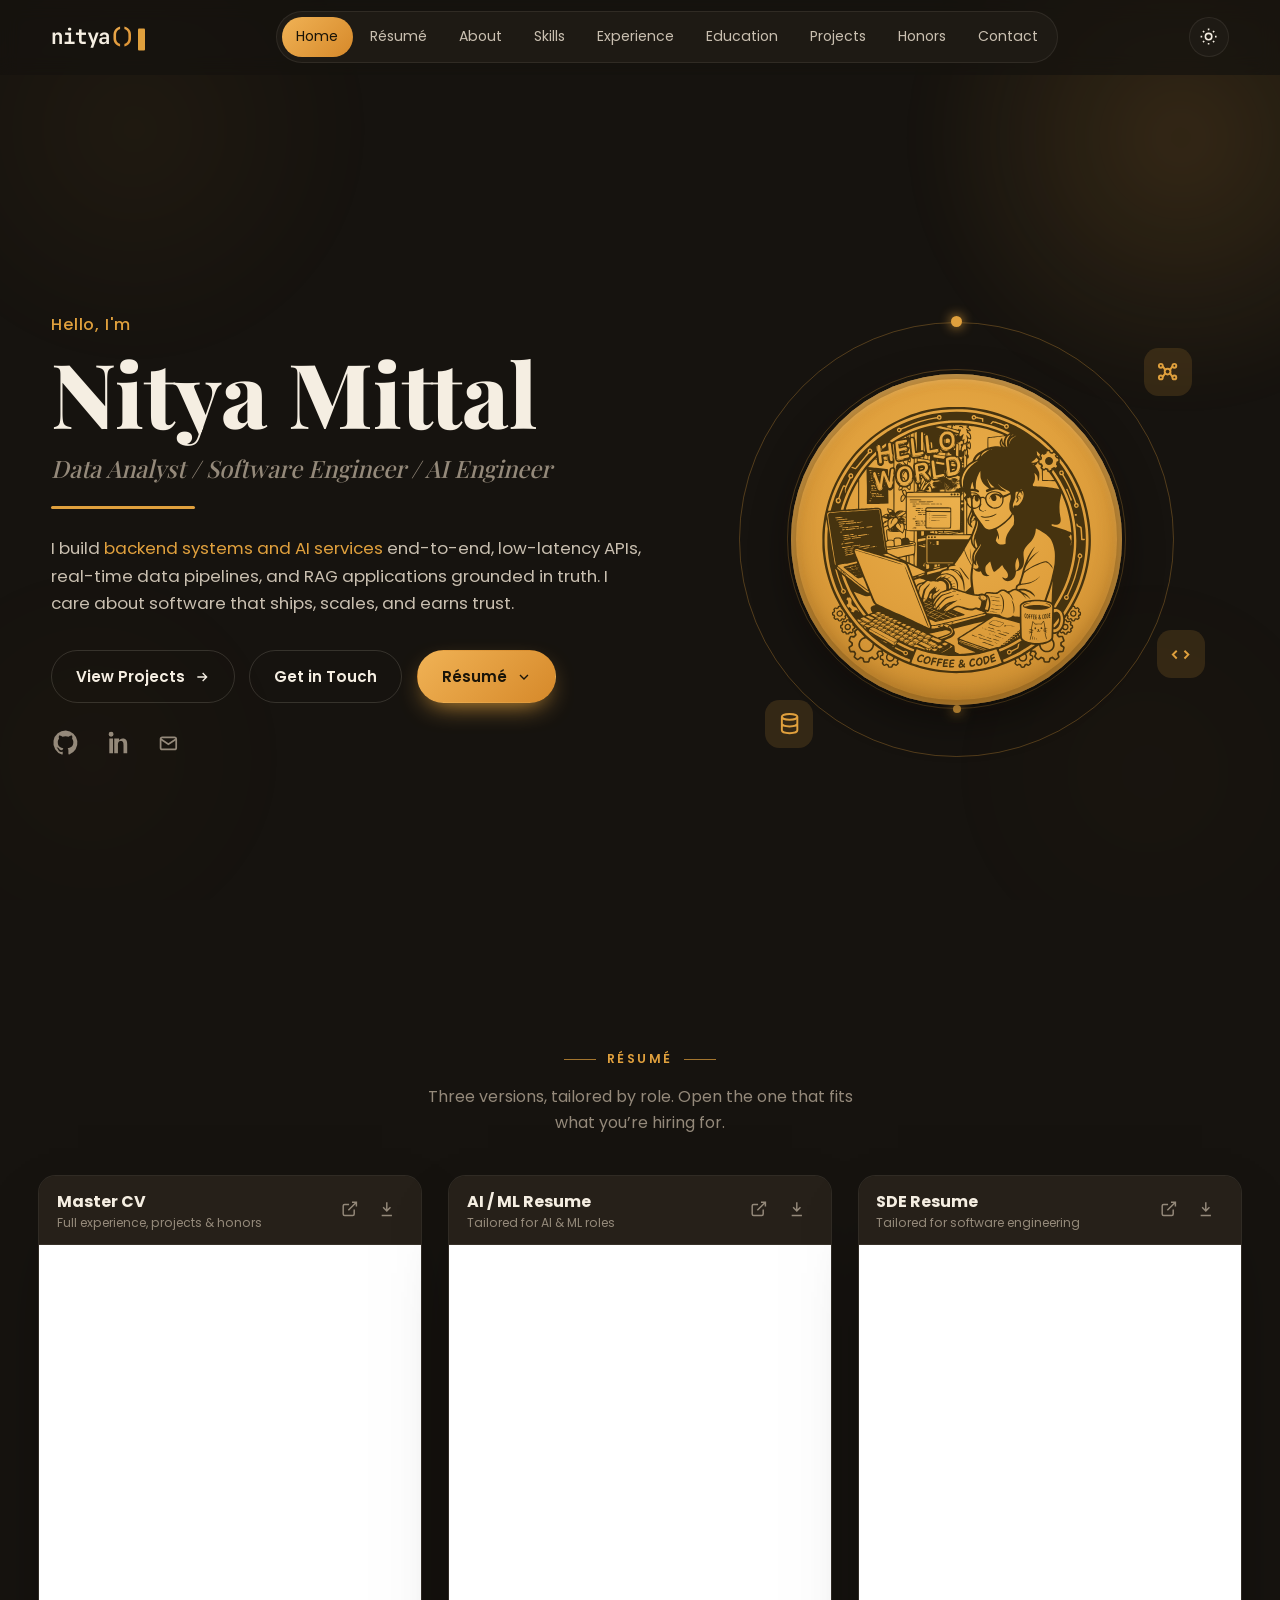
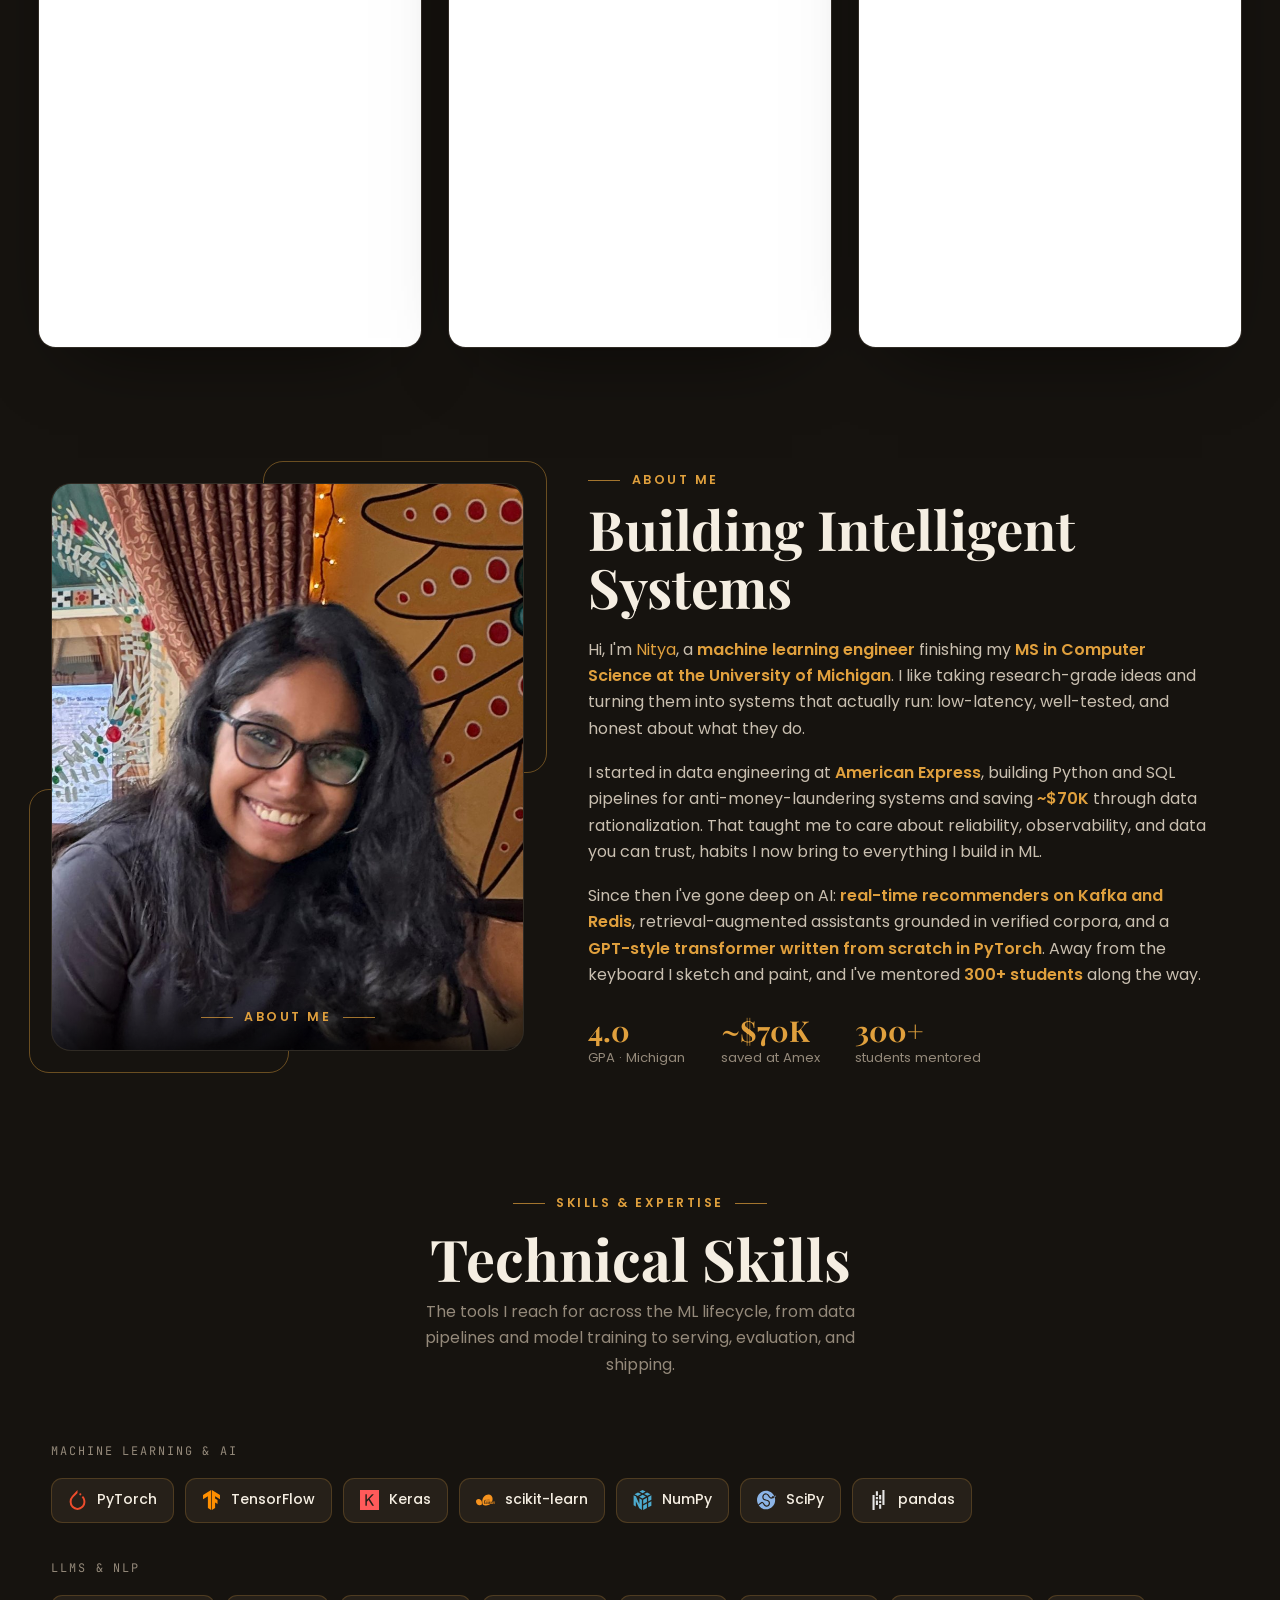
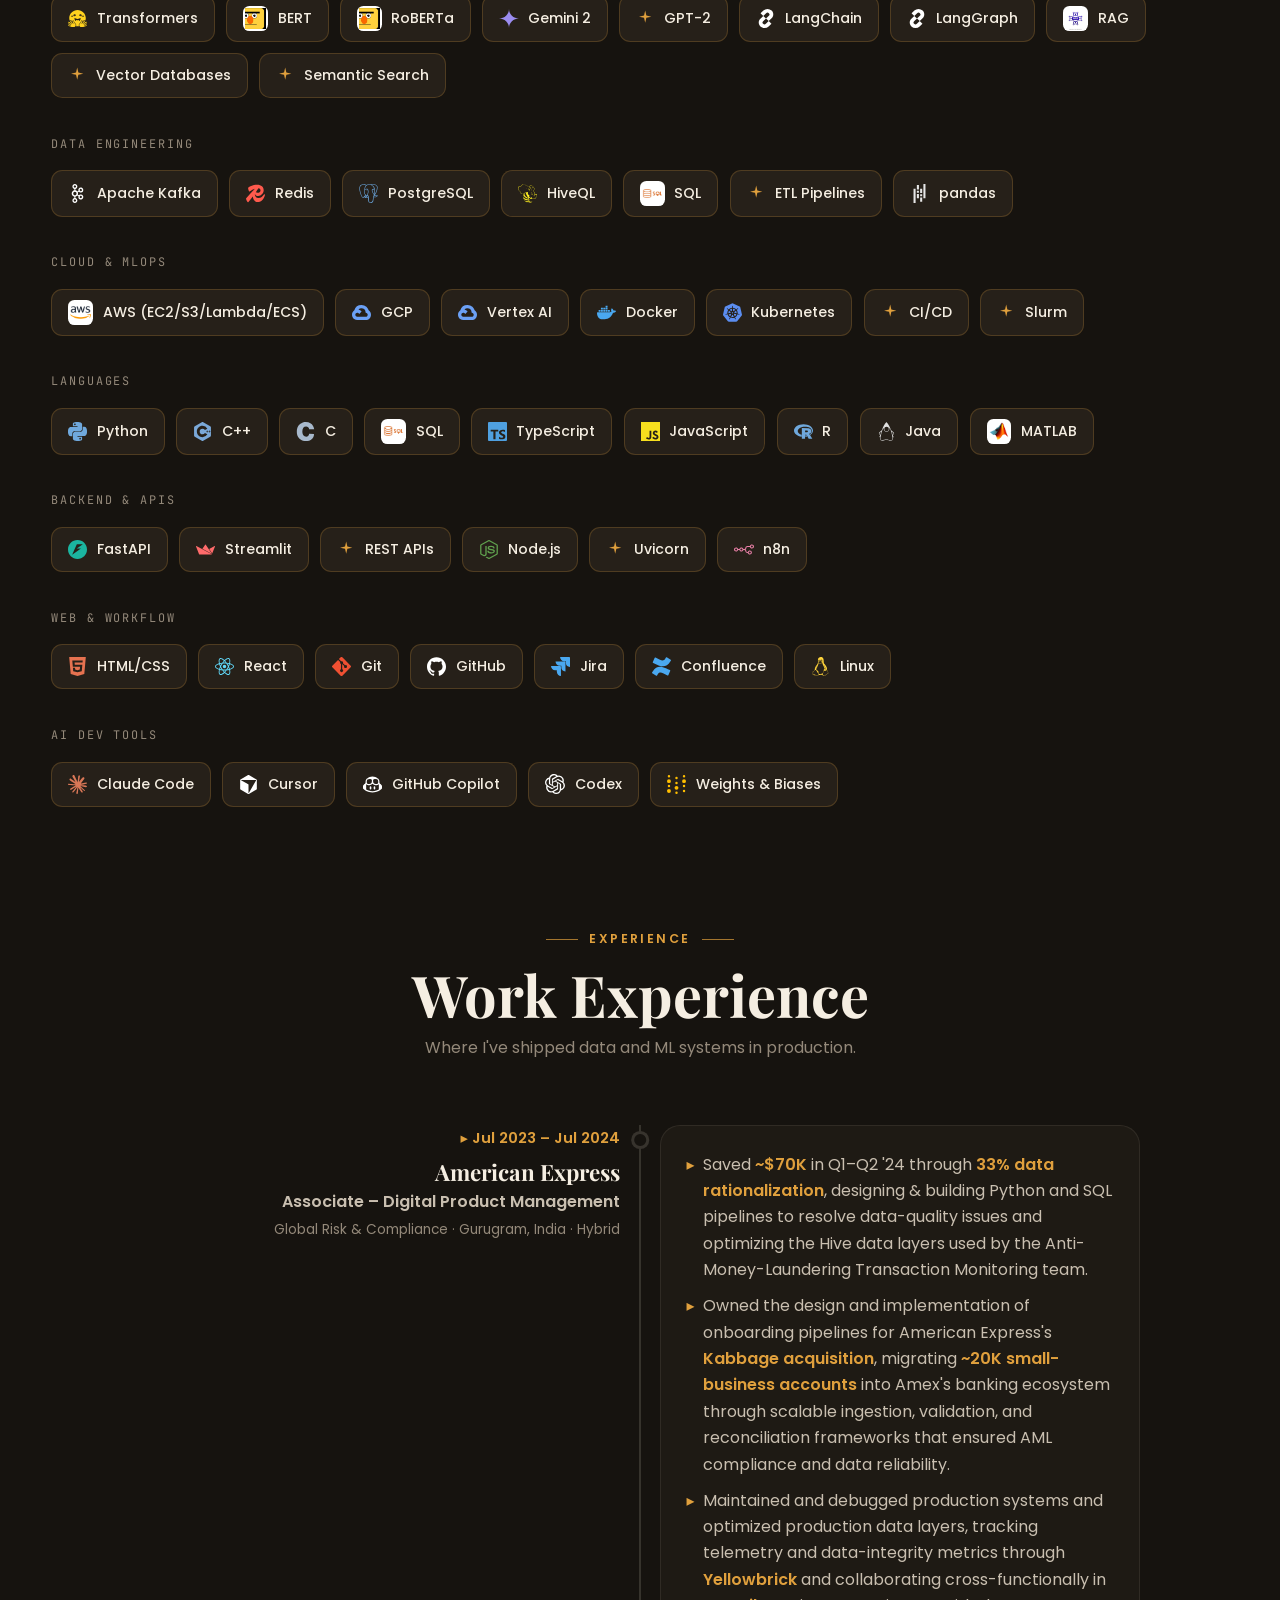
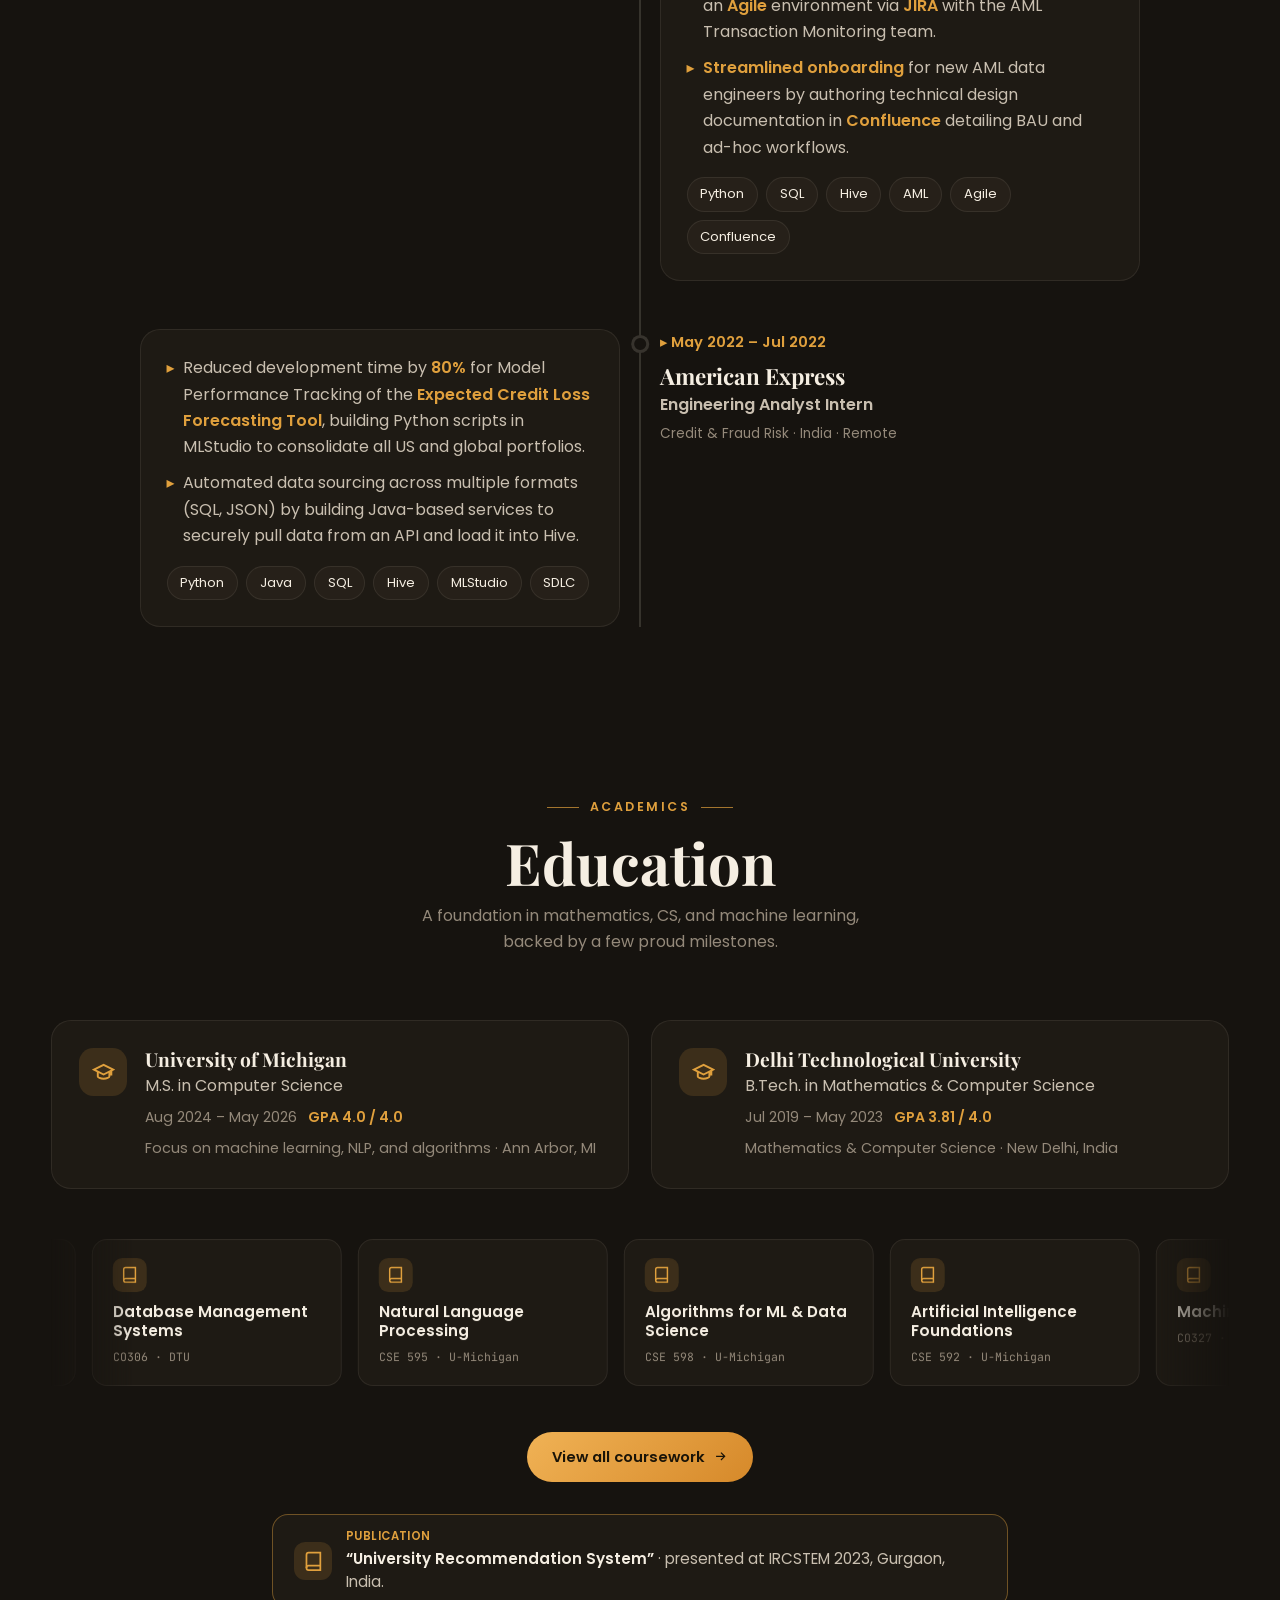
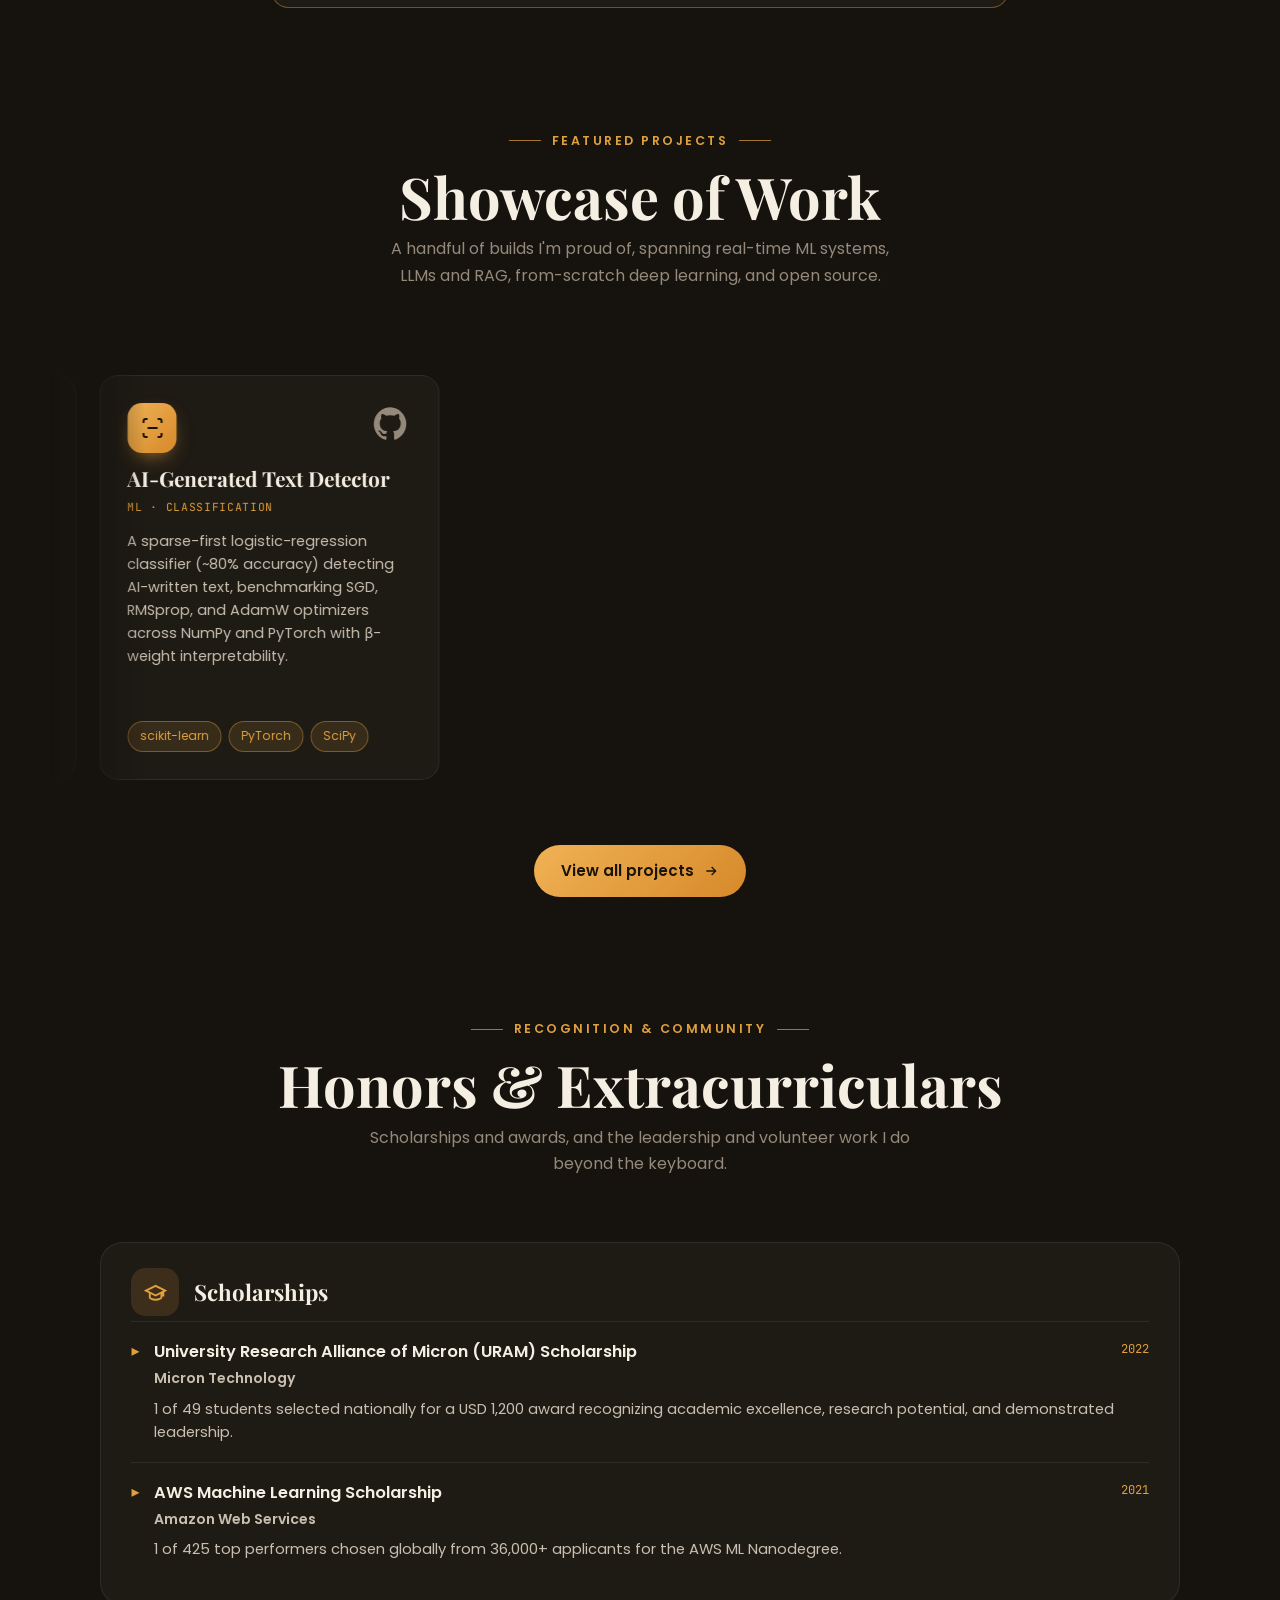
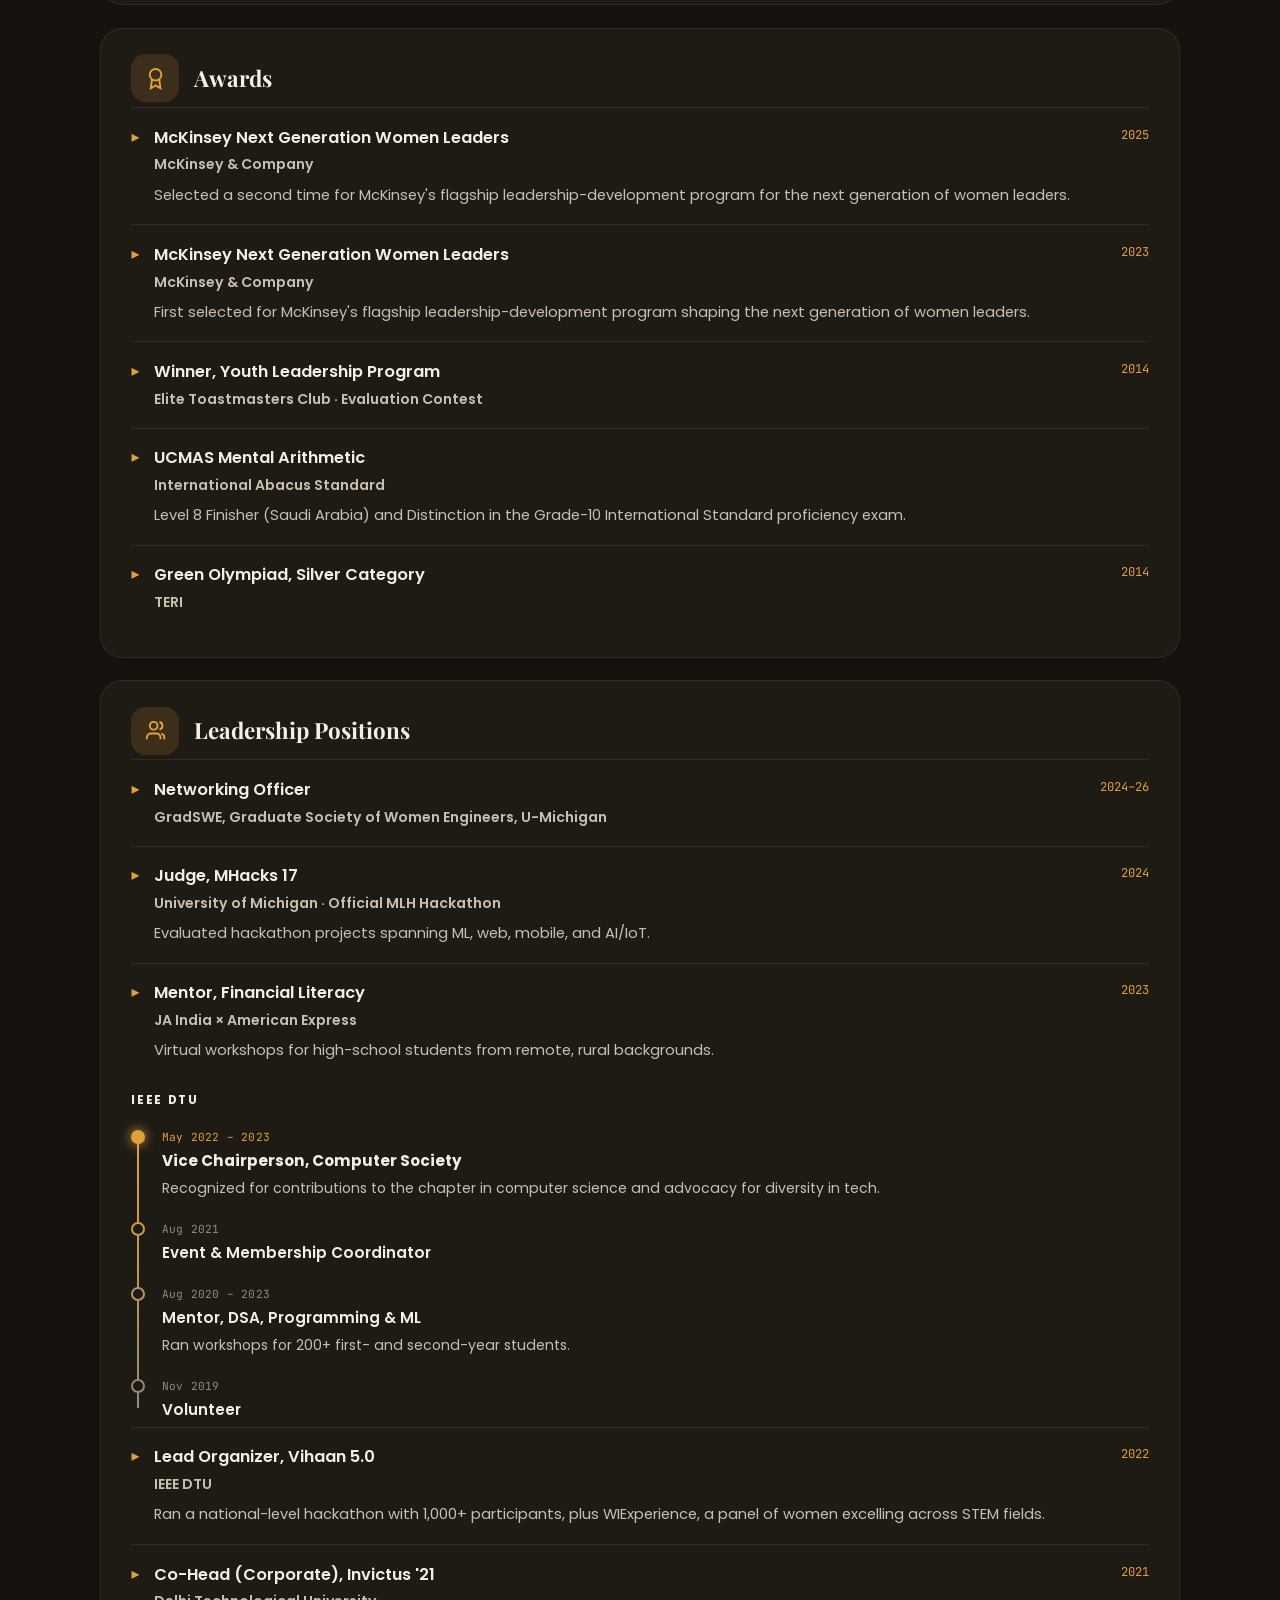
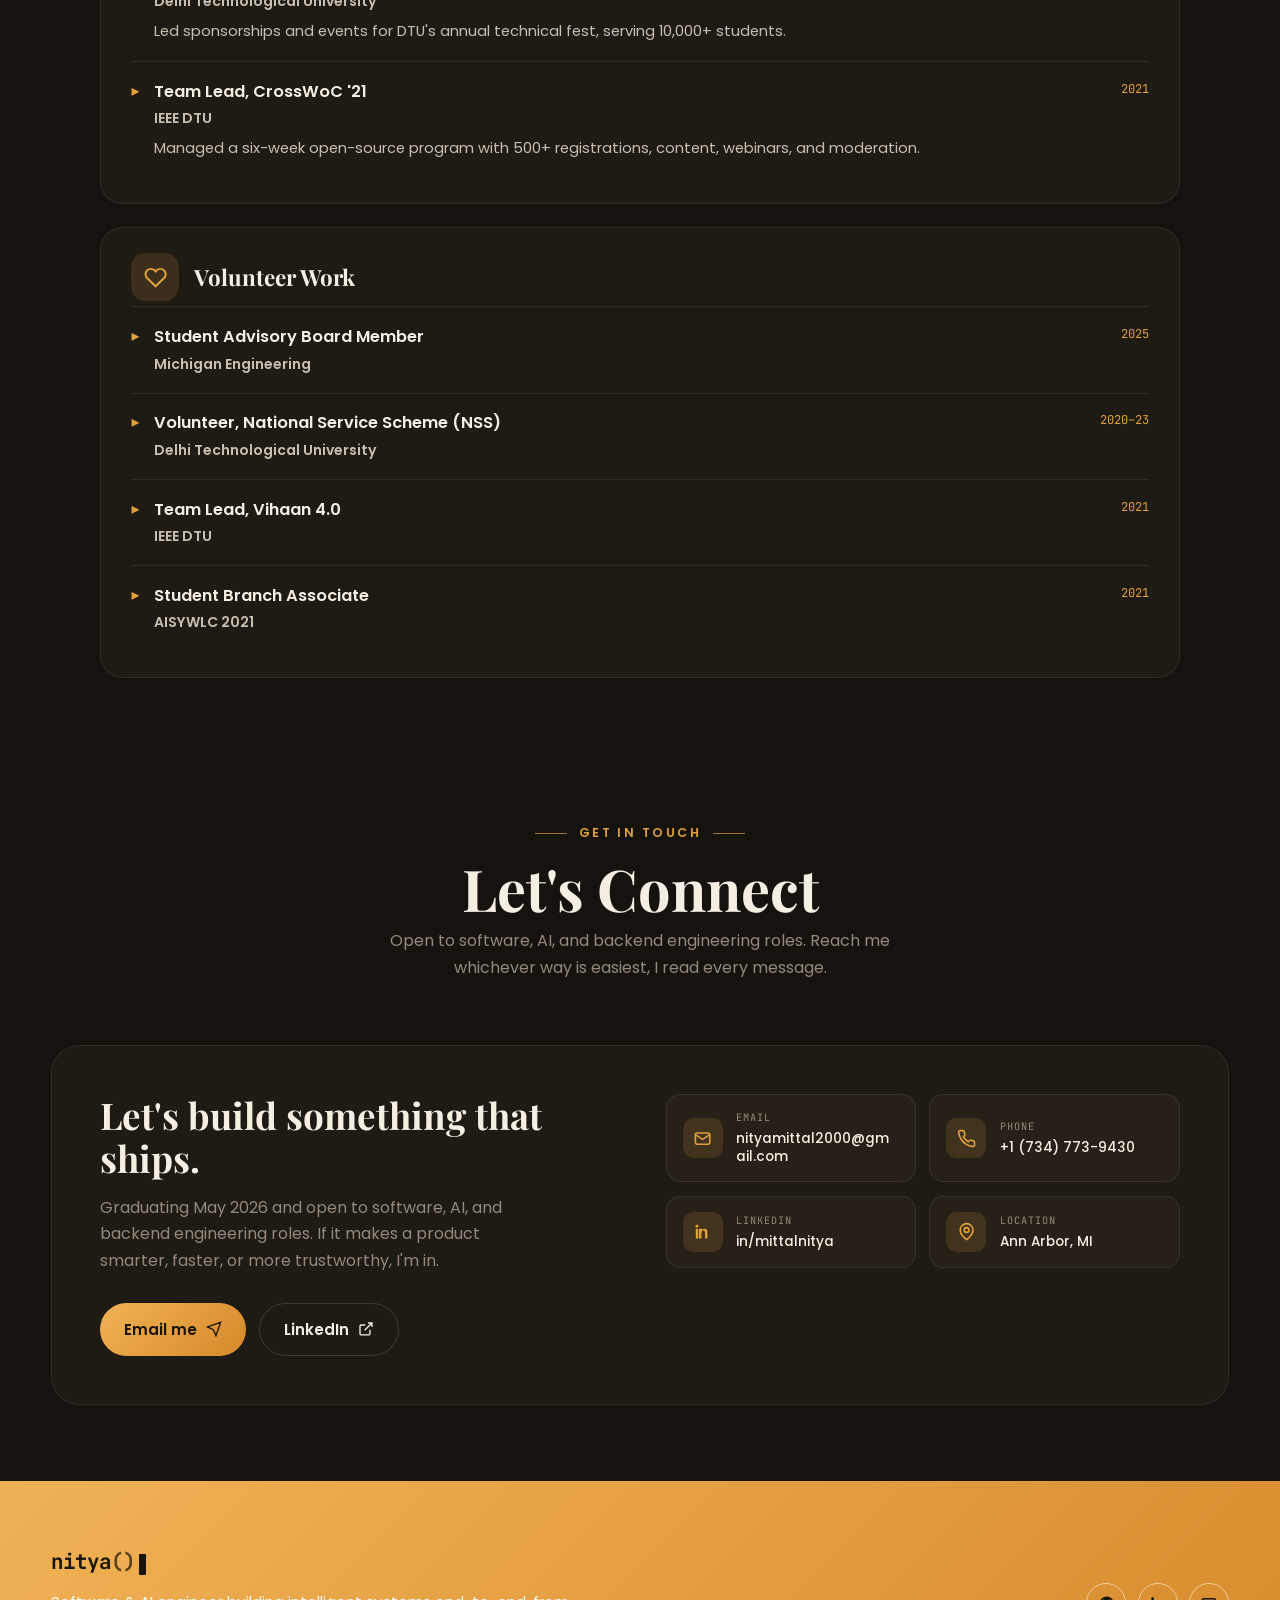
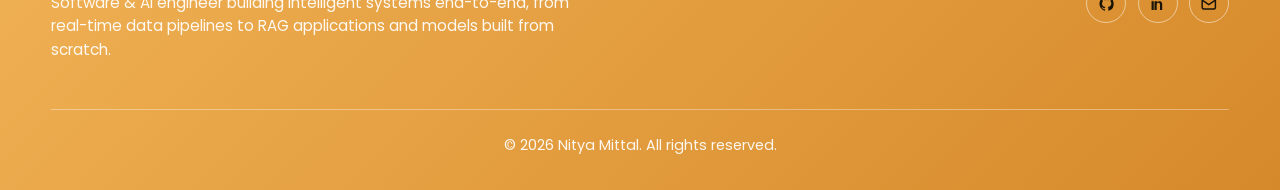
==== commit 1465ae0f: "Update index.html" ====
--- a/index.html
+++ b/index.html
@@ -37,8 +37,7 @@
       #nm-navtoggle{display:grid !important}
       #nm-hero{grid-template-columns:1fr !important;text-align:center;gap:3rem;padding-top:3rem}
       #nm-hero .nm-c{justify-content:center;margin-inline:auto}
-      #nm-hero-visual{order:-1;gap:1.8rem !important}
-      #nm-whoami code{text-align:left;font-size:.68rem !important;line-height:2 !important;padding:1.2rem 1.25rem !important}
+      #nm-orbit{order:-1}
       #nm-about{grid-template-columns:1fr !important}
       [data-grid]{grid-template-columns:1fr !important}
       #nm-contact-panel{grid-template-columns:1fr !important}
@@ -63,7 +62,6 @@
   #nm-copy-toast.show{opacity:1;visibility:visible;transform:translate(-50%,0) scale(1)}
   
   @keyframes nmCaret{0%,49%{opacity:1}50%,100%{opacity:0}}
-  @keyframes nmPing{0%{transform:scale(1);opacity:.65}70%,100%{transform:scale(2.3);opacity:0}}
   </style>
   <noscript>
     <style>[data-reveal]{opacity:1 !important;transform:none !important}</style>
@@ -111,10 +109,9 @@
     <section id="nm-home" style="padding:clamp(2rem,4vw,4rem) 0;position:relative">
       <div id="nm-hero" style="width:min(1180px,92vw);margin-inline:auto;display:grid;grid-template-columns:1.05fr .95fr;align-items:center;gap:2rem;min-height:calc(100vh - 74px)">
         <div data-reveal="" data-reveal-up="" style="opacity:0;transform:translateY(28px);transition:opacity .6s cubic-bezier(.16,1,.3,1),transform .6s cubic-bezier(.16,1,.3,1)">
-          <p style="margin:0 0 1.2rem"><span style="display:inline-flex;align-items:center;gap:.6rem;font-family:'JetBrains Mono',ui-monospace,monospace;font-size:.74rem;letter-spacing:.05em;color:var(--fg-body);background:var(--surface);border:1px solid var(--border-strong);border-radius:9999px;padding:.45rem 1rem .45rem .85rem"><span aria-hidden="true" style="position:relative;width:.55rem;height:.55rem;flex:none"><span style="position:absolute;inset:0;border-radius:50%;background:#3DA35D"></span><span style="position:absolute;inset:0;border-radius:50%;background:#3DA35D;animation:nmPing 2.4s cubic-bezier(0,0,.2,1) infinite"></span></span>open to full-time roles</span></p>
           <p style="color:var(--orange);font-weight:500;letter-spacing:.05em;margin:0">Hello, I'm</p>
           <h1 style="font-family:'Playfair Display',Georgia,serif;color:var(--fg);line-height:1.06;font-weight:800;font-size:clamp(3rem,8vw,5.6rem);margin:.4rem 0 .6rem">Nitya Mittal</h1>
-          <p style="font-family:'Playfair Display',Georgia,serif;font-style:italic;color:var(--fg-muted);font-size:clamp(1.1rem,2.4vw,1.5rem);margin:0 0 1.1rem">Software Engineer / AI Engineer</p>
+          <p style="font-family:'Playfair Display',Georgia,serif;font-style:italic;color:var(--fg-muted);font-size:clamp(1.1rem,2.4vw,1.5rem);margin:0 0 1.1rem">Data Analyst / Software Engineer / AI Engineer</p>
           <div style="width:9rem;height:3px;border-radius:2px;background:var(--orange);margin-bottom:1.6rem"></div>
           <p style="max-width:54ch;font-size:1.05rem;margin:0">I build <span style="color:var(--orange)">backend systems and AI services</span> end-to-end, low-latency APIs, real-time data pipelines, and RAG applications grounded in truth. I care about software that ships, scales, and earns trust.</p>
           <div class="nm-c" style="display:flex;gap:.9rem;margin:2rem 0 1.6rem;flex-wrap:wrap">
@@ -128,38 +125,20 @@
             <a href="mailto:nityamittal2000@gmail.com" data-copy-email="nityamittal2000@gmail.com" aria-label="Email" style="transition:color .18s,transform .18s" data-hover="color:var(--orange);transform:translateY(-2px)"><svg viewBox="0 0 24 24" fill="none" stroke="currentColor" stroke-width="2" style="width:1.3rem;height:1.3rem"><rect x="3" y="5" width="18" height="14" rx="2"></rect><path d="m3 7 9 6 9-6"></path></svg></a>
           </div>
         </div>
-        <div id="nm-hero-visual" style="display:flex;flex-direction:column;align-items:center;gap:2.2rem">
-          <div id="nm-orbit" data-reveal="" style="opacity:0;transition:opacity .6s cubic-bezier(.16,1,.3,1);position:relative;aspect-ratio:1;width:min(26vw,320px);margin-inline:auto;display:grid;place-items:center" aria-hidden="true">
-            <div style="position:absolute;inset:0;border-radius:50%;border:1px solid var(--ring)"></div>
-            <div style="position:absolute;inset:11%;border-radius:50%;border:1px solid var(--ring)"></div>
-            <div style="position:absolute;inset:23%;border-radius:50%;border:1px solid var(--ring)"></div>
-            <div style="position:absolute;inset:0;animation:nm-spin 38s linear infinite"><span style="position:absolute;width:.7rem;height:.7rem;border-radius:50%;background:var(--orange);box-shadow:0 0 12px var(--orange);top:-.35rem;left:calc(50% - .35rem)"></span></div>
-            <div style="position:absolute;inset:11%;animation:nm-spin 52s linear infinite reverse"><span style="position:absolute;width:.5rem;height:.5rem;border-radius:50%;background:var(--orange);box-shadow:0 0 12px var(--orange);bottom:-.25rem;left:calc(50% - .25rem)"></span></div>
-            <div style="position:absolute;inset:23%;animation:nm-spin 44s linear infinite"><span style="position:absolute;width:.45rem;height:.45rem;border-radius:50%;background:var(--orange);box-shadow:0 0 10px var(--orange);top:-.22rem;left:calc(50% - .22rem)"></span></div>
-            <div aria-hidden="true" style="position:absolute;left:50%;top:50%;width:82%;height:82%;transform:translate(-50%,-50%);border-radius:50%;background:radial-gradient(circle,color-mix(in srgb,var(--orange) 55%,transparent),transparent 68%);filter:blur(20px);opacity:.6;z-index:1"></div>
-            <div style="position:relative;z-index:2;width:76%;height:76%;border-radius:50%;display:grid;place-items:center;background:radial-gradient(circle at 50% 38%,#EBB04C 0%,#E0A03D 45%,#C5862C 100%);box-shadow:inset 0 0 0 5px rgba(120,80,20,.38),inset 0 3px 10px rgba(255,232,190,.5),inset 0 -8px 22px rgba(110,70,16,.45),0 14px 40px rgba(0,0,0,.4);animation:nm-bob 6s cubic-bezier(.16,1,.3,1) infinite">
-              <img src="assets/img/hero-badge.svg" alt="Nitya Mittal, coffee &amp; code" style="width:88%;height:88%;object-fit:contain">
-            </div>
-            <span style="position:absolute;z-index:3;top:6%;right:-4%;animation:nm-bob 5s cubic-bezier(.16,1,.3,1) .6s infinite;width:3rem;height:3rem;display:grid;place-items:center;border-radius:.9rem;background:var(--badge-bg);color:var(--orange)"><svg viewBox="0 0 24 24" fill="none" stroke="currentColor" stroke-width="2" style="width:1.45rem;height:1.45rem"><circle cx="12" cy="12" r="3"></circle><circle cx="5" cy="6" r="2"></circle><circle cx="19" cy="6" r="2"></circle><circle cx="5" cy="18" r="2"></circle><circle cx="19" cy="18" r="2"></circle><path d="M7 6.5 10 11M17 6.5 14 11M7 17.5 10 13M17 17.5 14 13"></path></svg></span>
-            <span style="position:absolute;z-index:3;bottom:18%;right:-7%;animation:nm-bob 5s cubic-bezier(.16,1,.3,1) 1.6s infinite;width:3rem;height:3rem;display:grid;place-items:center;border-radius:.9rem;background:var(--badge-bg);color:var(--orange)"><svg viewBox="0 0 24 24" fill="none" stroke="currentColor" stroke-width="2" style="width:1.45rem;height:1.45rem"><path d="m8 8-4 4 4 4M16 8l4 4-4 4"></path></svg></span>
-            <span style="position:absolute;z-index:3;bottom:2%;left:6%;animation:nm-bob 5s cubic-bezier(.16,1,.3,1) 1.1s infinite;width:3rem;height:3rem;display:grid;place-items:center;border-radius:.9rem;background:var(--badge-bg);color:var(--orange)"><svg viewBox="0 0 24 24" fill="none" stroke="currentColor" stroke-width="2" style="width:1.45rem;height:1.45rem"><ellipse cx="12" cy="5" rx="8" ry="3"></ellipse><path d="M4 5v14c0 1.7 3.6 3 8 3s8-1.3 8-3V5M4 12c0 1.7 3.6 3 8 3s8-1.3 8-3"></path></svg></span>
-          </div>
-          <div id="nm-whoami" data-reveal="" data-reveal-up="" style="opacity:0;transform:translateY(28px);transition:opacity .6s cubic-bezier(.16,1,.3,1),transform .6s cubic-bezier(.16,1,.3,1);width:min(100%,430px);background:var(--surface);border:1px solid var(--border);border-radius:1.1rem;overflow:hidden;box-shadow:0 30px 80px -40px rgba(0,0,0,.7)">
-            <div style="display:flex;align-items:center;gap:.45rem;padding:.85rem 1.15rem;background:var(--surface-2);border-bottom:1px solid var(--border)">
-              <span aria-hidden="true" style="width:.72rem;height:.72rem;border-radius:50%;background:#FF5F57;flex:none"></span>
-              <span aria-hidden="true" style="width:.72rem;height:.72rem;border-radius:50%;background:#FEBC2E;flex:none"></span>
-              <span aria-hidden="true" style="width:.72rem;height:.72rem;border-radius:50%;background:#28C840;flex:none"></span>
-              <span style="margin-left:.55rem;font-family:'JetBrains Mono',ui-monospace,monospace;font-size:.74rem;letter-spacing:.04em;color:var(--fg-muted)">whoami.py</span>
-            </div>
-            <code style="display:block;padding:1.4rem 1.5rem;font-family:'JetBrains Mono',ui-monospace,monospace;font-size:clamp(.72rem,1vw,.85rem);line-height:2.1;color:var(--fg-body);overflow-x:auto;white-space:pre;text-align:left"><span style="color:var(--fg);font-weight:500">nitya</span><span style="color:var(--fg-muted)"> = {</span>
-<span style="color:var(--fg-muted)">    </span><span>"role"</span><span style="color:var(--fg-muted)">: </span><span style="color:var(--orange)">"ml / backend engineer"</span><span style="color:var(--fg-muted)">,</span>
-<span style="color:var(--fg-muted)">    </span><span>"based"</span><span style="color:var(--fg-muted)">: </span><span style="color:var(--orange)">"Ann Arbor, MI"</span><span style="color:var(--fg-muted)">,</span>
-<span style="color:var(--fg-muted)">    </span><span>"stack"</span><span style="color:var(--fg-muted)">: [</span><span style="color:var(--orange)">"Python"</span><span style="color:var(--fg-muted)">, </span><span style="color:var(--orange)">"PyTorch"</span><span style="color:var(--fg-muted)">, </span><span style="color:var(--orange)">"Kafka"</span><span style="color:var(--fg-muted)">],</span>
-<span style="color:var(--fg-muted)">    </span><span>"cares_about"</span><span style="color:var(--fg-muted)">: </span><span style="color:var(--orange)">"systems that ship &amp; scale"</span><span style="color:var(--fg-muted)">,</span>
-<span style="color:var(--fg-muted)">    </span><span>"status"</span><span style="color:var(--fg-muted)">: </span><span style="color:var(--orange)">"open to full-time roles"</span><span aria-hidden="true" style="display:inline-block;width:.55rem;height:.55rem;border-radius:50%;background:#3DA35D;margin-left:.55rem;vertical-align:baseline"></span><span style="color:var(--fg-muted)">,</span>
-<span style="color:var(--fg-muted)">    </span><span>"coffees_today"</span><span style="color:var(--fg-muted)">: </span><span style="color:var(--orange)">3</span><span style="color:var(--fg-muted)">,</span>
-<span style="color:var(--fg-muted)">}</span><span aria-hidden="true" style="display:inline-block;width:.6ch;height:1.05em;background:var(--orange);margin-left:4px;transform:translateY(.18em);border-radius:1px;animation:nmCaret 1.1s steps(1) infinite"></span></code>
-          </div>
+        <div id="nm-orbit" data-reveal="" style="opacity:0;transition:opacity .6s cubic-bezier(.16,1,.3,1);position:relative;aspect-ratio:1;width:min(34vw,440px);margin-inline:auto;display:grid;place-items:center" aria-hidden="true">
+          <div style="position:absolute;inset:0;border-radius:50%;border:1px solid var(--ring)"></div>
+          <div style="position:absolute;inset:11%;border-radius:50%;border:1px solid var(--ring)"></div>
+          <div style="position:absolute;inset:23%;border-radius:50%;border:1px solid var(--ring)"></div>
+          <div style="position:absolute;inset:0;animation:nm-spin 38s linear infinite"><span style="position:absolute;width:.7rem;height:.7rem;border-radius:50%;background:var(--orange);box-shadow:0 0 12px var(--orange);top:-.35rem;left:calc(50% - .35rem)"></span></div>
+          <div style="position:absolute;inset:11%;animation:nm-spin 52s linear infinite reverse"><span style="position:absolute;width:.5rem;height:.5rem;border-radius:50%;background:var(--orange);box-shadow:0 0 12px var(--orange);bottom:-.25rem;left:calc(50% - .25rem)"></span></div>
+          <div style="position:absolute;inset:23%;animation:nm-spin 44s linear infinite"><span style="position:absolute;width:.45rem;height:.45rem;border-radius:50%;background:var(--orange);box-shadow:0 0 10px var(--orange);top:-.22rem;left:calc(50% - .22rem)"></span></div>
+          <div aria-hidden="true" style="position:absolute;left:50%;top:50%;width:82%;height:82%;transform:translate(-50%,-50%);border-radius:50%;background:radial-gradient(circle,color-mix(in srgb,var(--orange) 55%,transparent),transparent 68%);filter:blur(20px);opacity:.6;z-index:1"></div>
+          <div style="position:relative;z-index:2;width:76%;height:76%;border-radius:50%;display:grid;place-items:center;background:radial-gradient(circle at 50% 38%,#EBB04C 0%,#E0A03D 45%,#C5862C 100%);box-shadow:inset 0 0 0 5px rgba(120,80,20,.38),inset 0 3px 10px rgba(255,232,190,.5),inset 0 -8px 22px rgba(110,70,16,.45),0 14px 40px rgba(0,0,0,.4);animation:nm-bob 6s cubic-bezier(.16,1,.3,1) infinite">
+            <img src="assets/img/hero-badge.svg" alt="Nitya Mittal, coffee &amp; code" style="width:88%;height:88%;object-fit:contain">
+          </div>
+          <span style="position:absolute;z-index:3;top:6%;right:-4%;animation:nm-bob 5s cubic-bezier(.16,1,.3,1) .6s infinite;width:3rem;height:3rem;display:grid;place-items:center;border-radius:.9rem;background:var(--badge-bg);color:var(--orange)"><svg viewBox="0 0 24 24" fill="none" stroke="currentColor" stroke-width="2" style="width:1.45rem;height:1.45rem"><circle cx="12" cy="12" r="3"></circle><circle cx="5" cy="6" r="2"></circle><circle cx="19" cy="6" r="2"></circle><circle cx="5" cy="18" r="2"></circle><circle cx="19" cy="18" r="2"></circle><path d="M7 6.5 10 11M17 6.5 14 11M7 17.5 10 13M17 17.5 14 13"></path></svg></span>
+          <span style="position:absolute;z-index:3;bottom:18%;right:-7%;animation:nm-bob 5s cubic-bezier(.16,1,.3,1) 1.6s infinite;width:3rem;height:3rem;display:grid;place-items:center;border-radius:.9rem;background:var(--badge-bg);color:var(--orange)"><svg viewBox="0 0 24 24" fill="none" stroke="currentColor" stroke-width="2" style="width:1.45rem;height:1.45rem"><path d="m8 8-4 4 4 4M16 8l4 4-4 4"></path></svg></span>
+          <span style="position:absolute;z-index:3;bottom:2%;left:6%;animation:nm-bob 5s cubic-bezier(.16,1,.3,1) 1.1s infinite;width:3rem;height:3rem;display:grid;place-items:center;border-radius:.9rem;background:var(--badge-bg);color:var(--orange)"><svg viewBox="0 0 24 24" fill="none" stroke="currentColor" stroke-width="2" style="width:1.45rem;height:1.45rem"><ellipse cx="12" cy="5" rx="8" ry="3"></ellipse><path d="M4 5v14c0 1.7 3.6 3 8 3s8-1.3 8-3V5M4 12c0 1.7 3.6 3 8 3s8-1.3 8-3"></path></svg></span>
         </div>
       </div>
     </section>
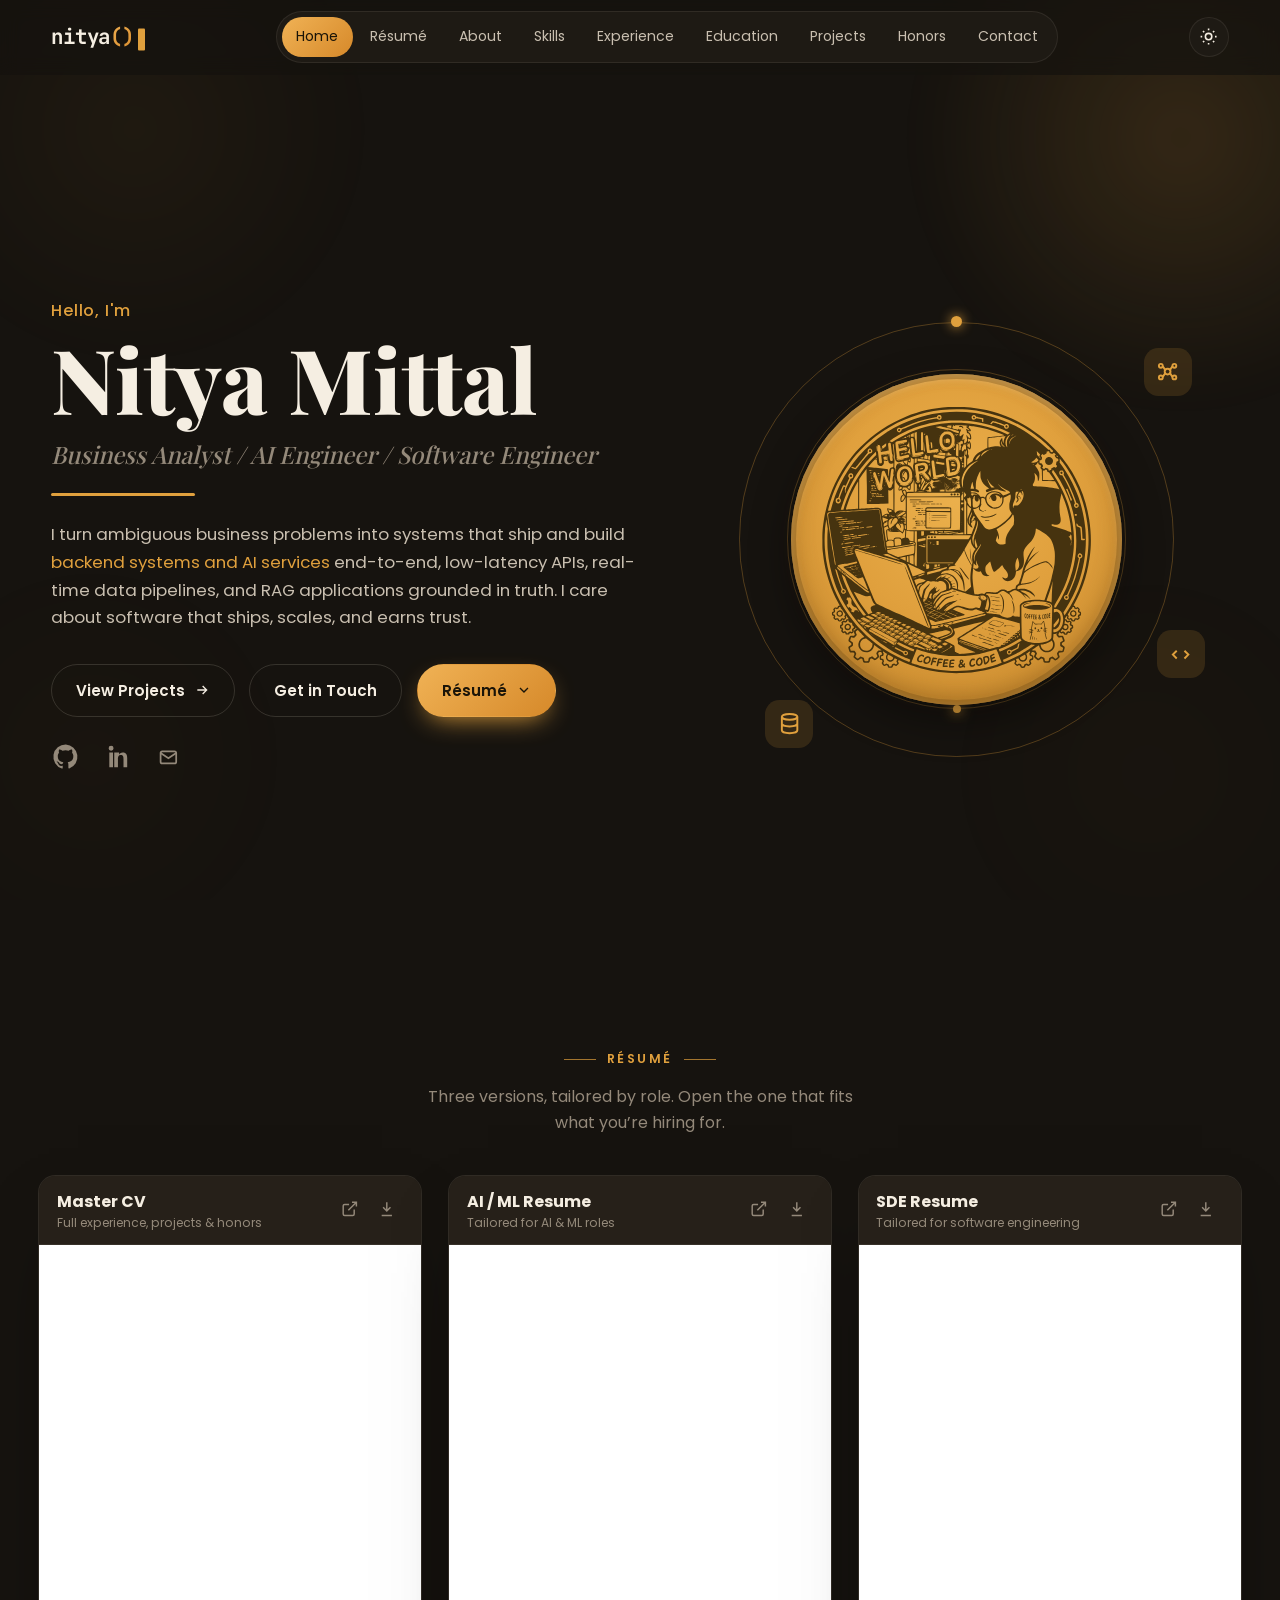
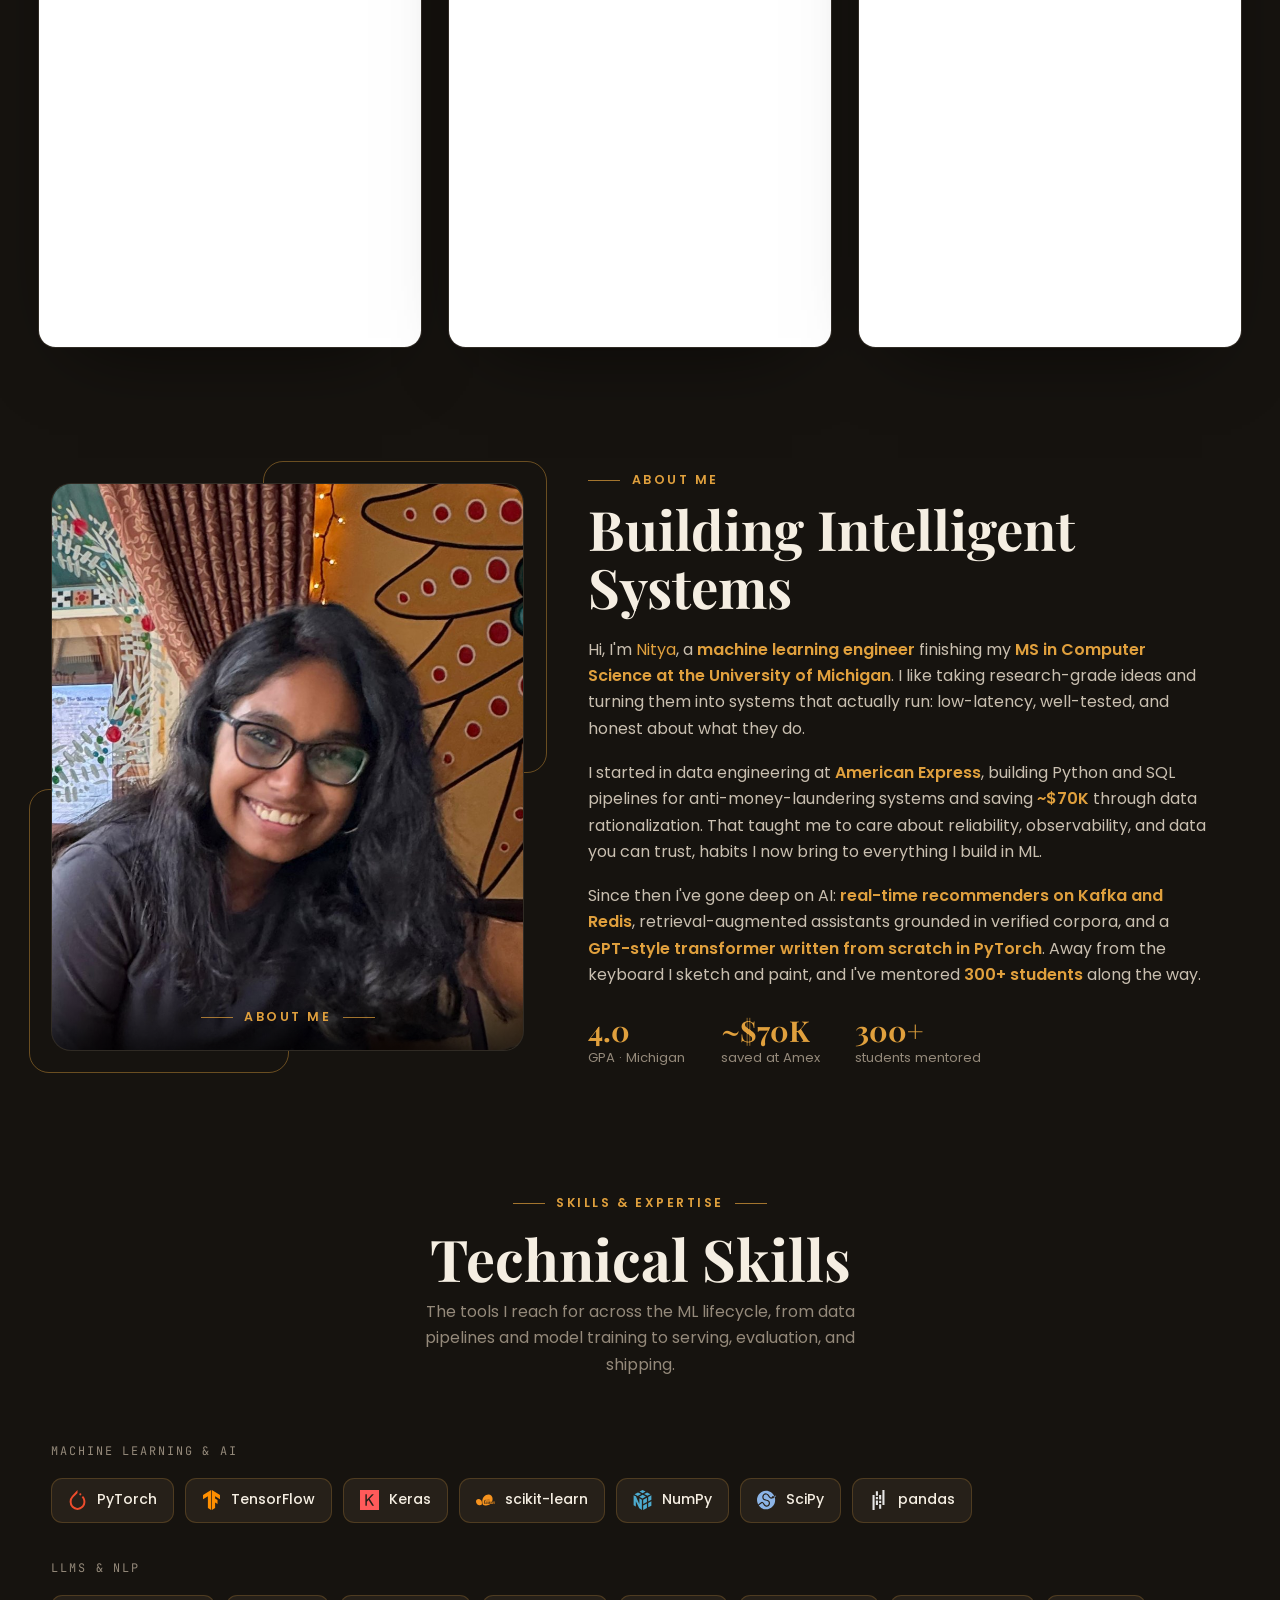
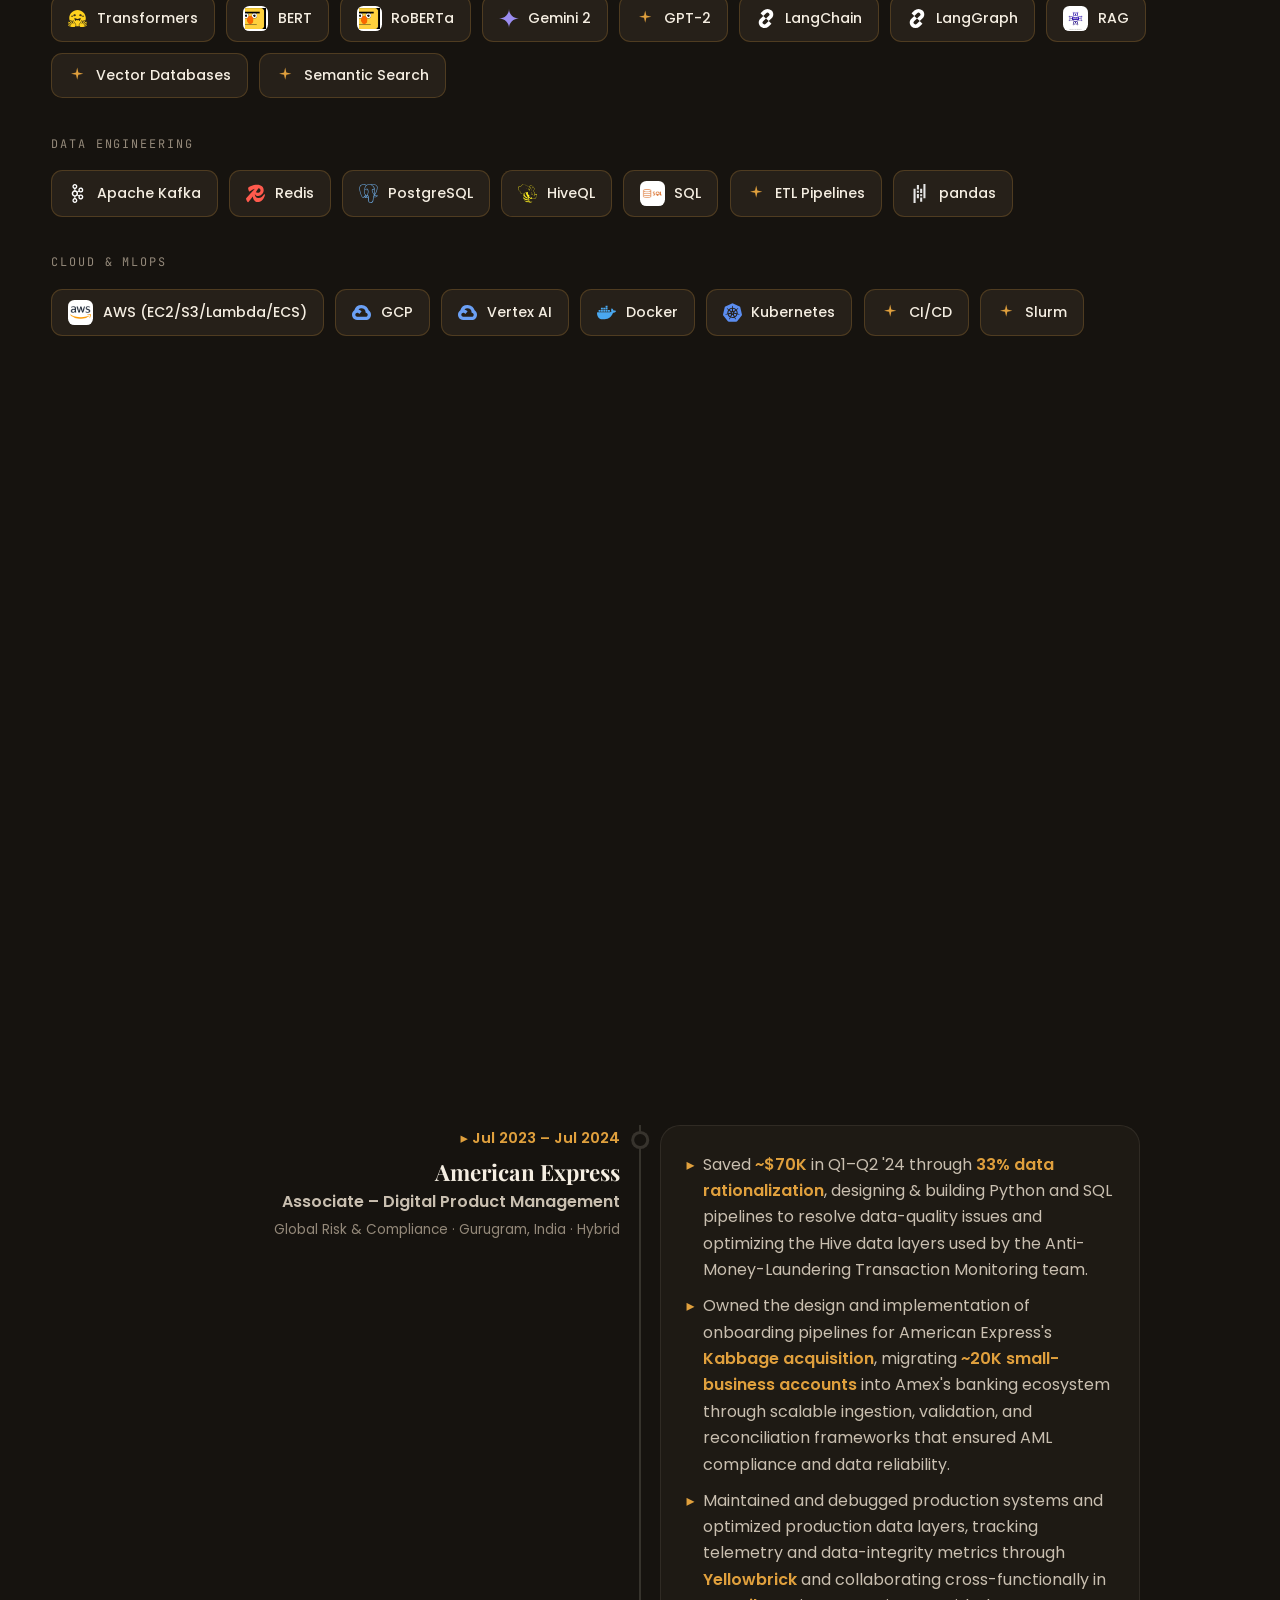
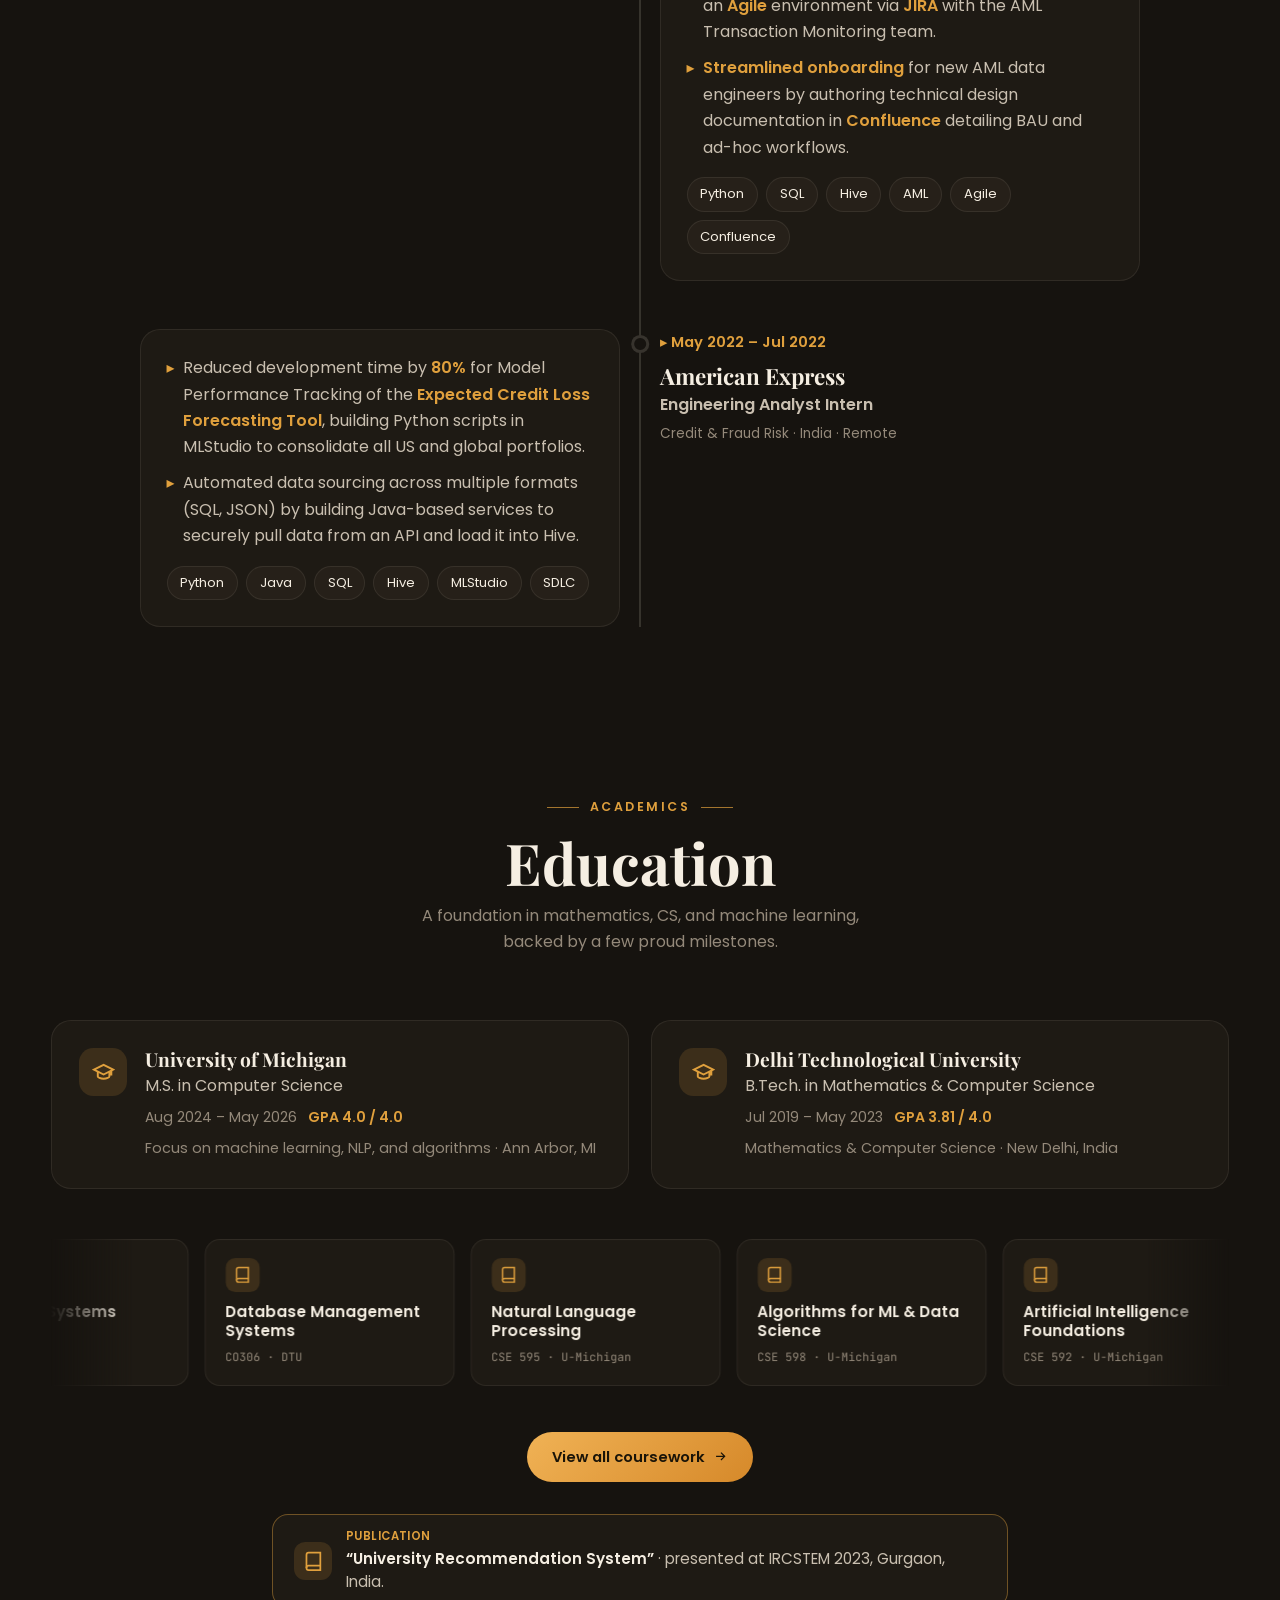
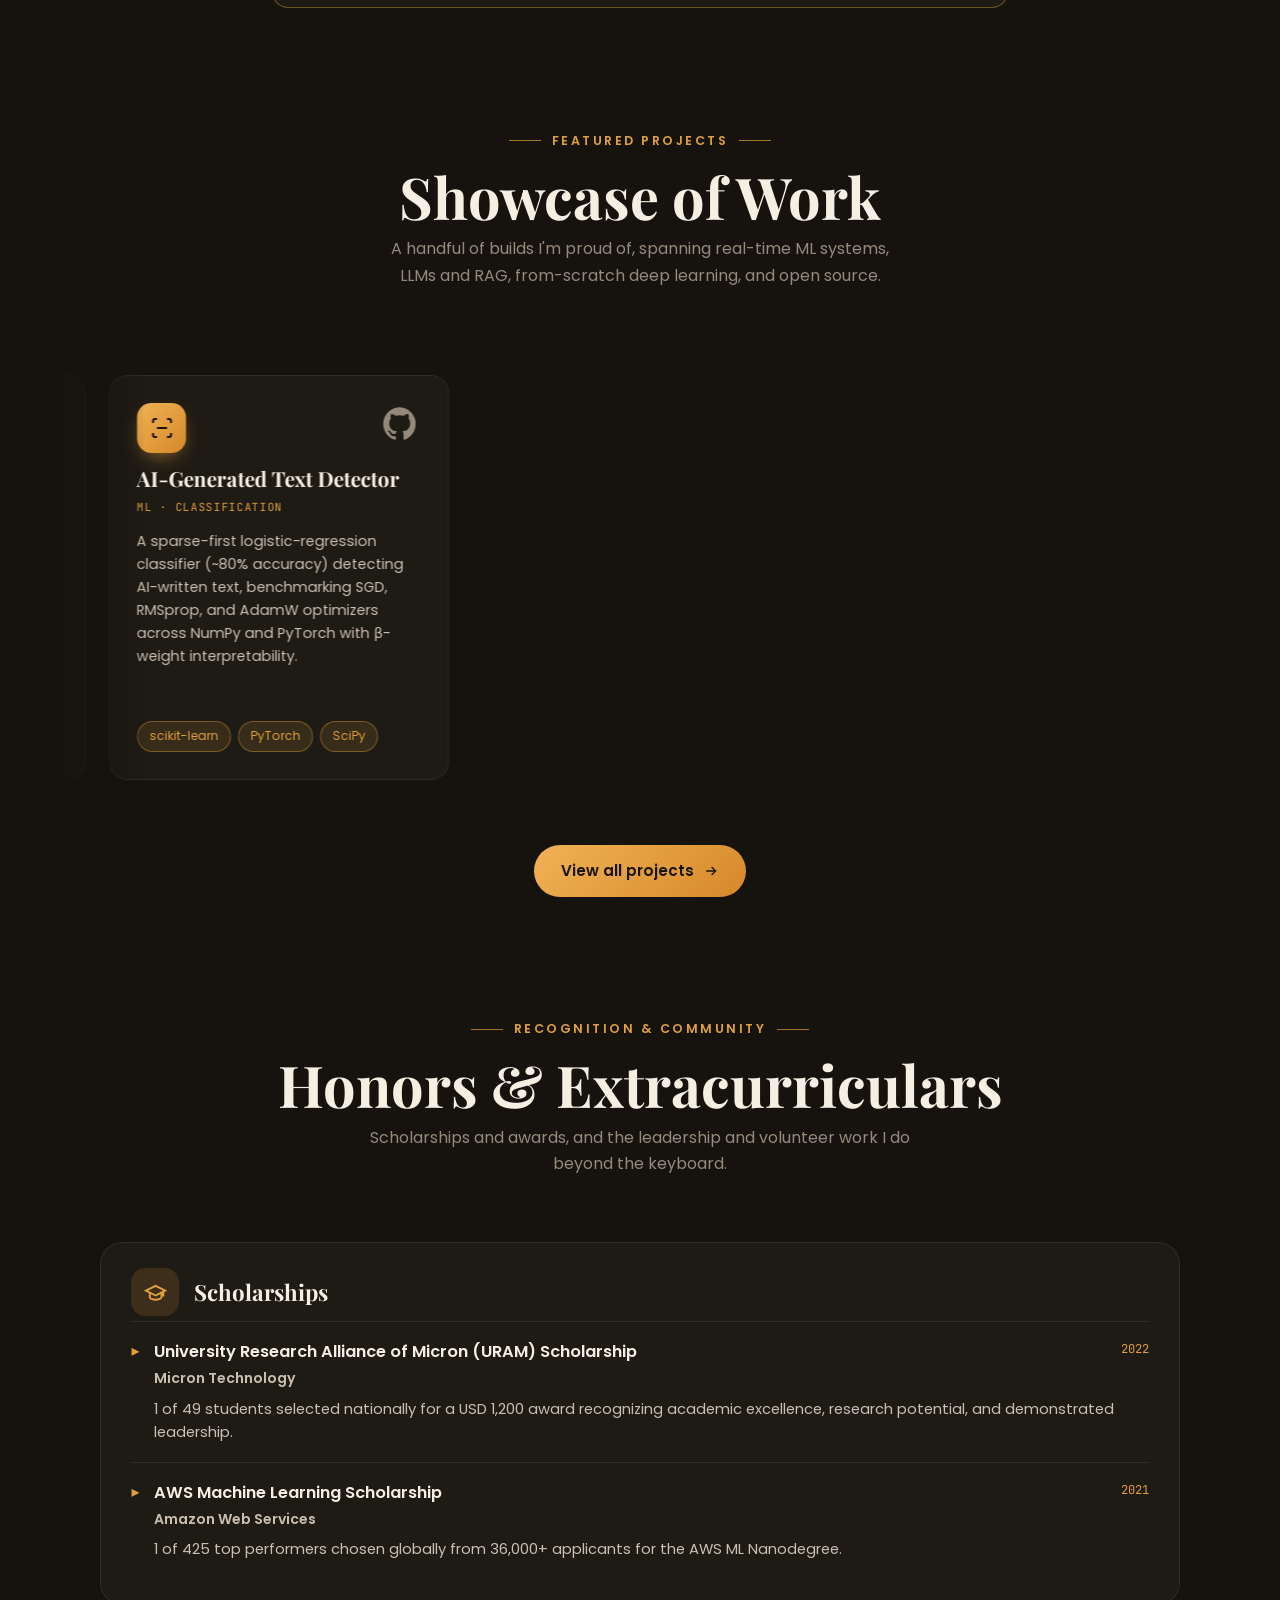
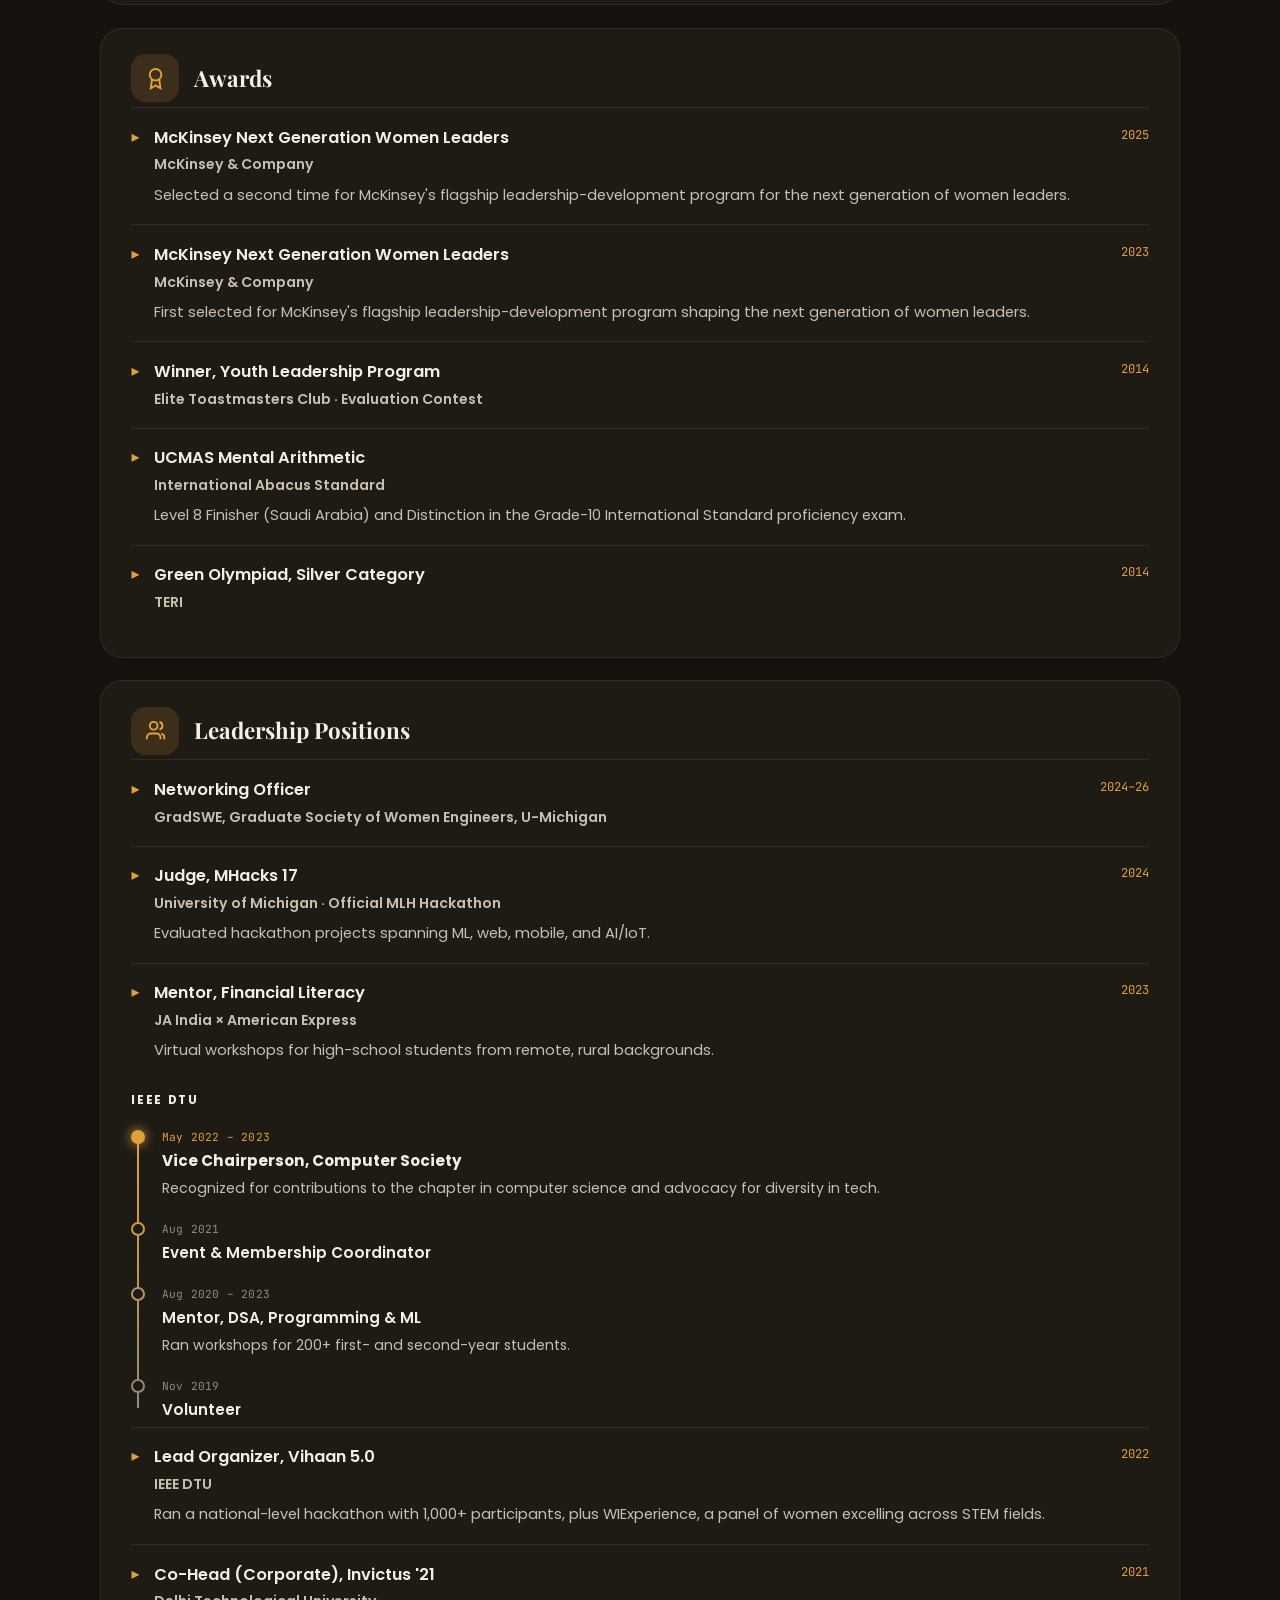
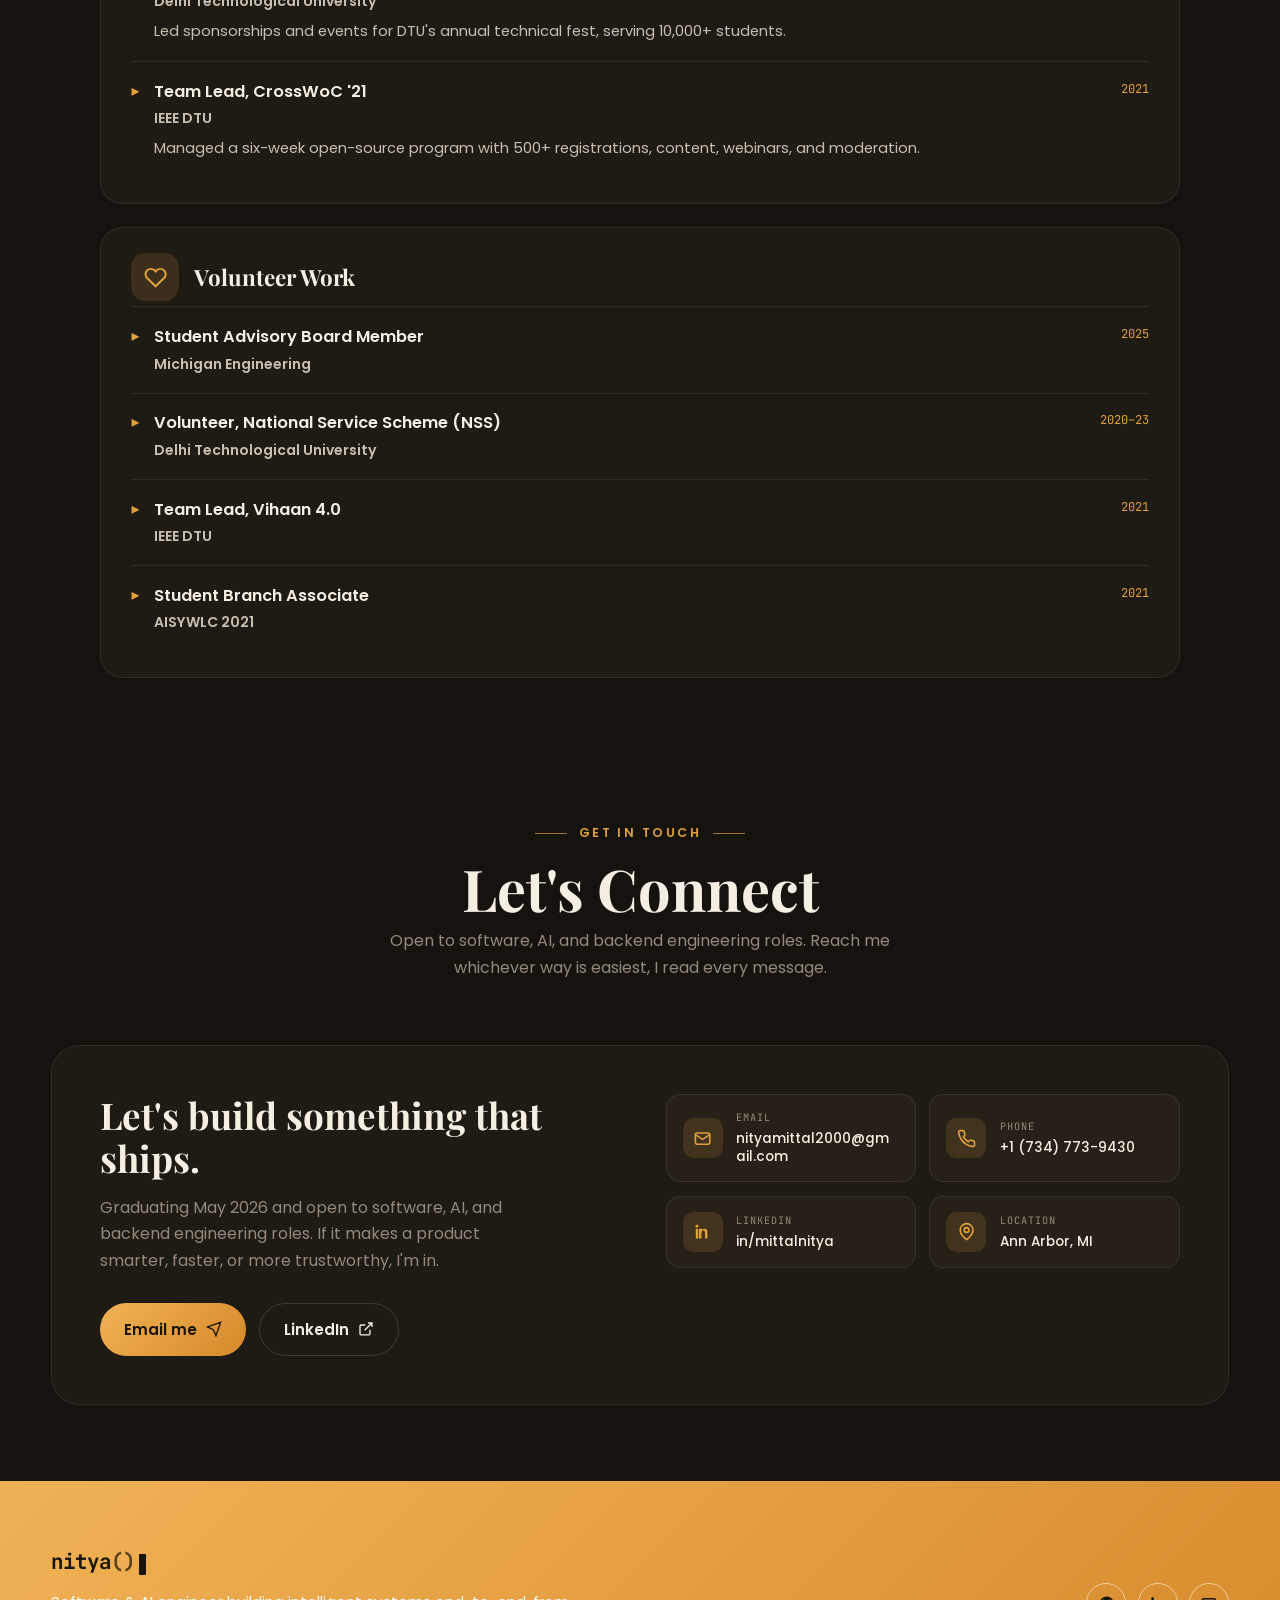
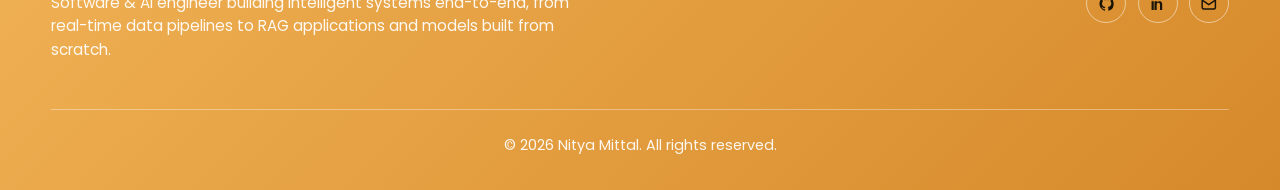
==== commit a753e9c4: "Update index.html" ====
--- a/index.html
+++ b/index.html
@@ -111,9 +111,9 @@
         <div data-reveal="" data-reveal-up="" style="opacity:0;transform:translateY(28px);transition:opacity .6s cubic-bezier(.16,1,.3,1),transform .6s cubic-bezier(.16,1,.3,1)">
           <p style="color:var(--orange);font-weight:500;letter-spacing:.05em;margin:0">Hello, I'm</p>
           <h1 style="font-family:'Playfair Display',Georgia,serif;color:var(--fg);line-height:1.06;font-weight:800;font-size:clamp(3rem,8vw,5.6rem);margin:.4rem 0 .6rem">Nitya Mittal</h1>
-          <p style="font-family:'Playfair Display',Georgia,serif;font-style:italic;color:var(--fg-muted);font-size:clamp(1.1rem,2.4vw,1.5rem);margin:0 0 1.1rem">Data Analyst / Software Engineer / AI Engineer</p>
+          <p style="font-family:'Playfair Display',Georgia,serif;font-style:italic;color:var(--fg-muted);font-size:clamp(1.1rem,2.4vw,1.5rem);margin:0 0 1.1rem">Business Analyst / AI Engineer / Software Engineer</p>
           <div style="width:9rem;height:3px;border-radius:2px;background:var(--orange);margin-bottom:1.6rem"></div>
-          <p style="max-width:54ch;font-size:1.05rem;margin:0">I build <span style="color:var(--orange)">backend systems and AI services</span> end-to-end, low-latency APIs, real-time data pipelines, and RAG applications grounded in truth. I care about software that ships, scales, and earns trust.</p>
+          <p style="max-width:54ch;font-size:1.05rem;margin:0">I turn ambiguous business problems into systems that ship and build <span style="color:var(--orange)">backend systems and AI services</span> end-to-end, low-latency APIs, real-time data pipelines, and RAG applications grounded in truth. I care about software that ships, scales, and earns trust.</p>
           <div class="nm-c" style="display:flex;gap:.9rem;margin:2rem 0 1.6rem;flex-wrap:wrap">
             <a href="#nm-projects" style="display:inline-flex;align-items:center;gap:.55rem;border-radius:9999px;padding:.8rem 1.5rem;font-weight:600;font-size:.95rem;cursor:pointer;background:transparent;color:var(--fg);border:1px solid var(--border-strong);transition:transform .32s cubic-bezier(.16,1,.3,1),border-color .18s,color .18s" data-hover="border-color:var(--orange);color:var(--orange);transform:translateY(-2px)">View Projects<svg viewBox="0 0 24 24" fill="none" stroke="currentColor" stroke-width="2" style="width:1.05em;height:1.05em"><path d="M5 12h14M13 6l6 6-6 6"></path></svg></a>
             <a href="#nm-contact" style="display:inline-flex;align-items:center;gap:.55rem;border-radius:9999px;padding:.8rem 1.5rem;font-weight:600;font-size:.95rem;cursor:pointer;background:transparent;color:var(--fg);border:1px solid var(--border-strong);transition:transform .32s cubic-bezier(.16,1,.3,1),border-color .18s,color .18s" data-hover="border-color:var(--orange);color:var(--orange);transform:translateY(-2px)">Get in Touch</a>
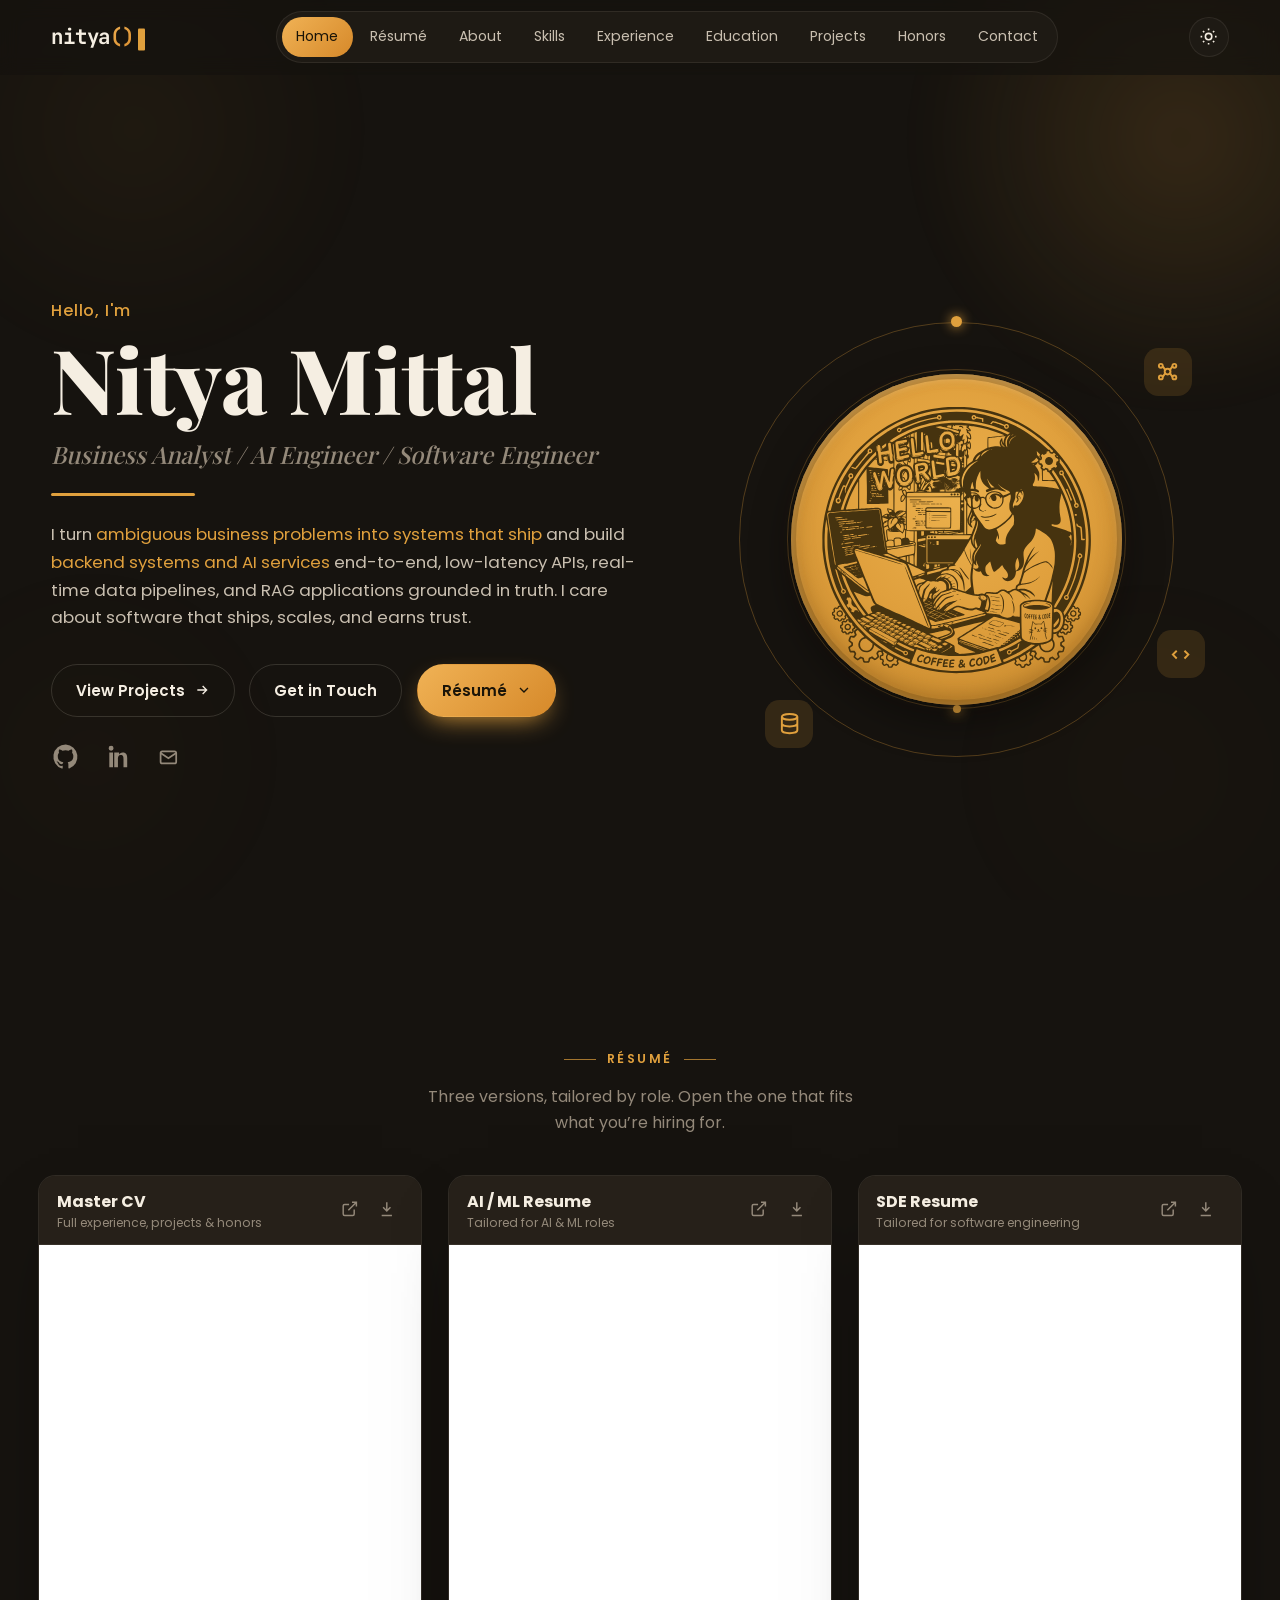
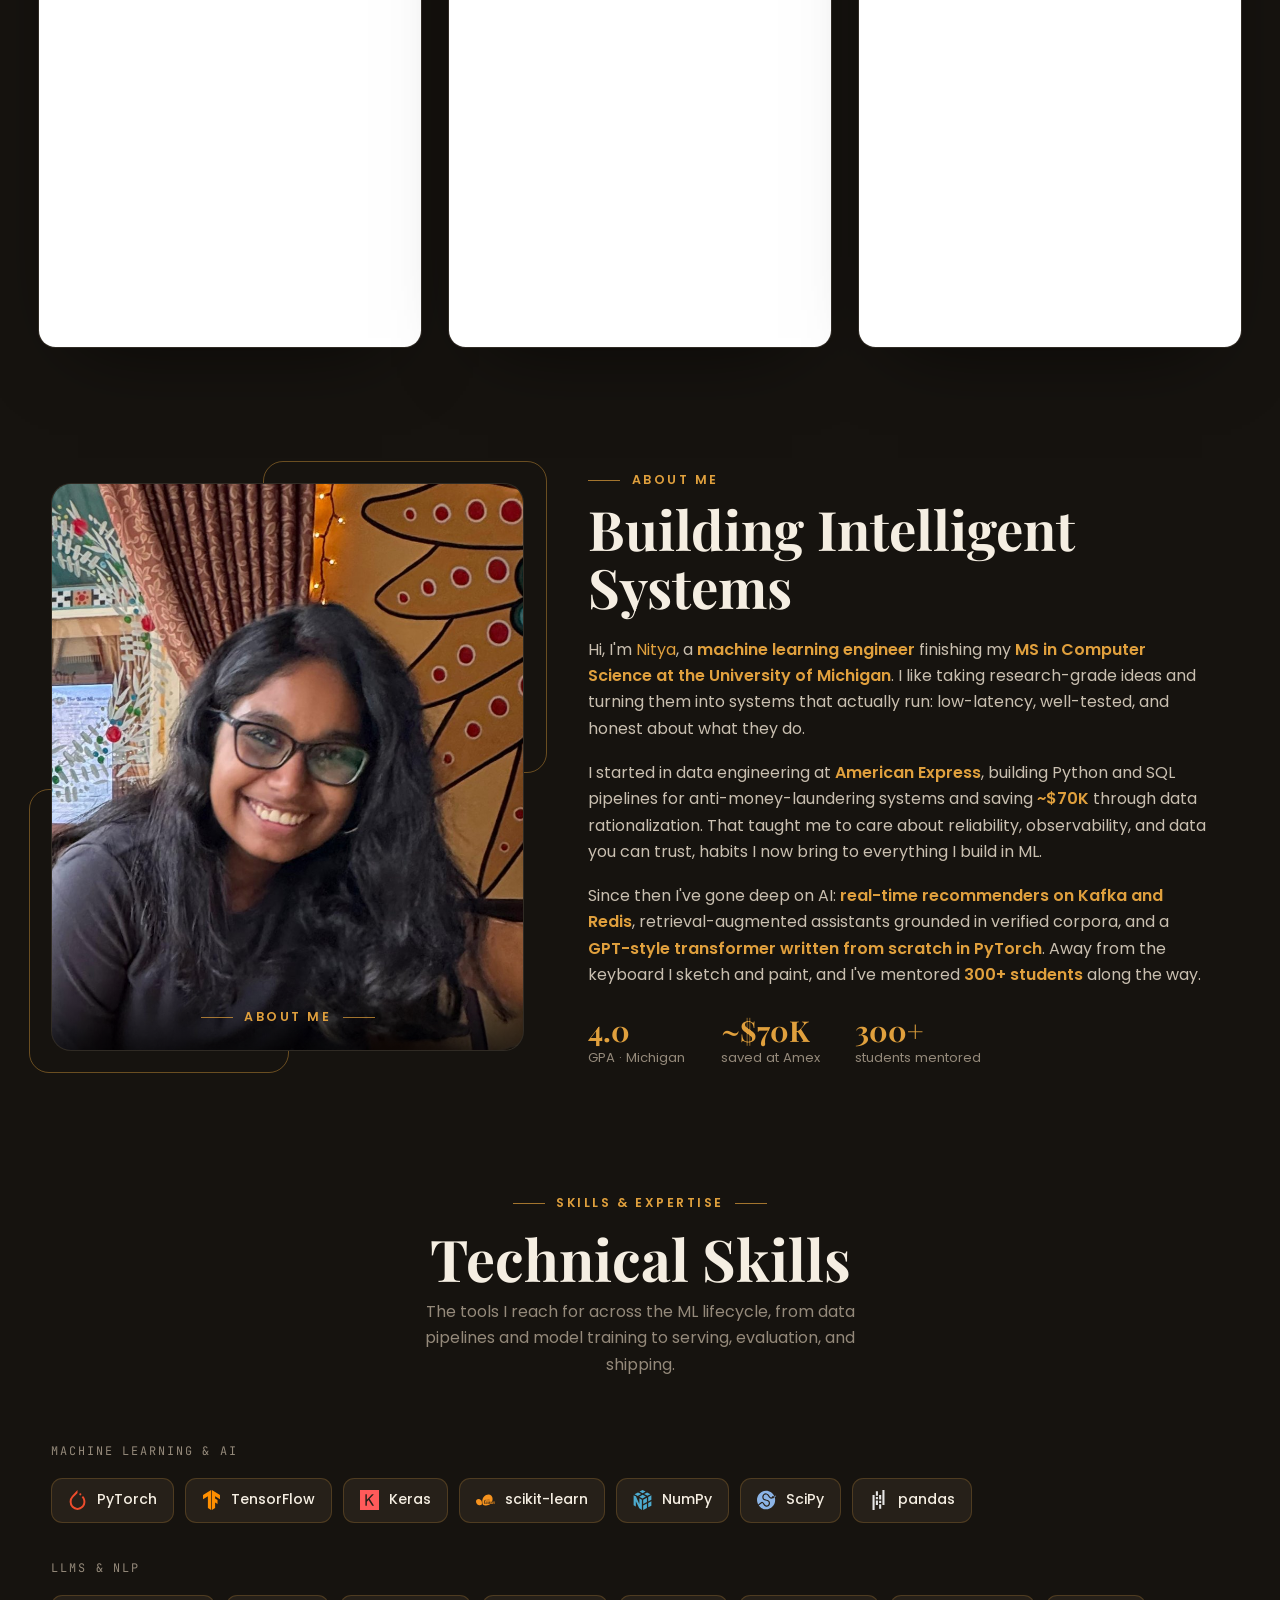
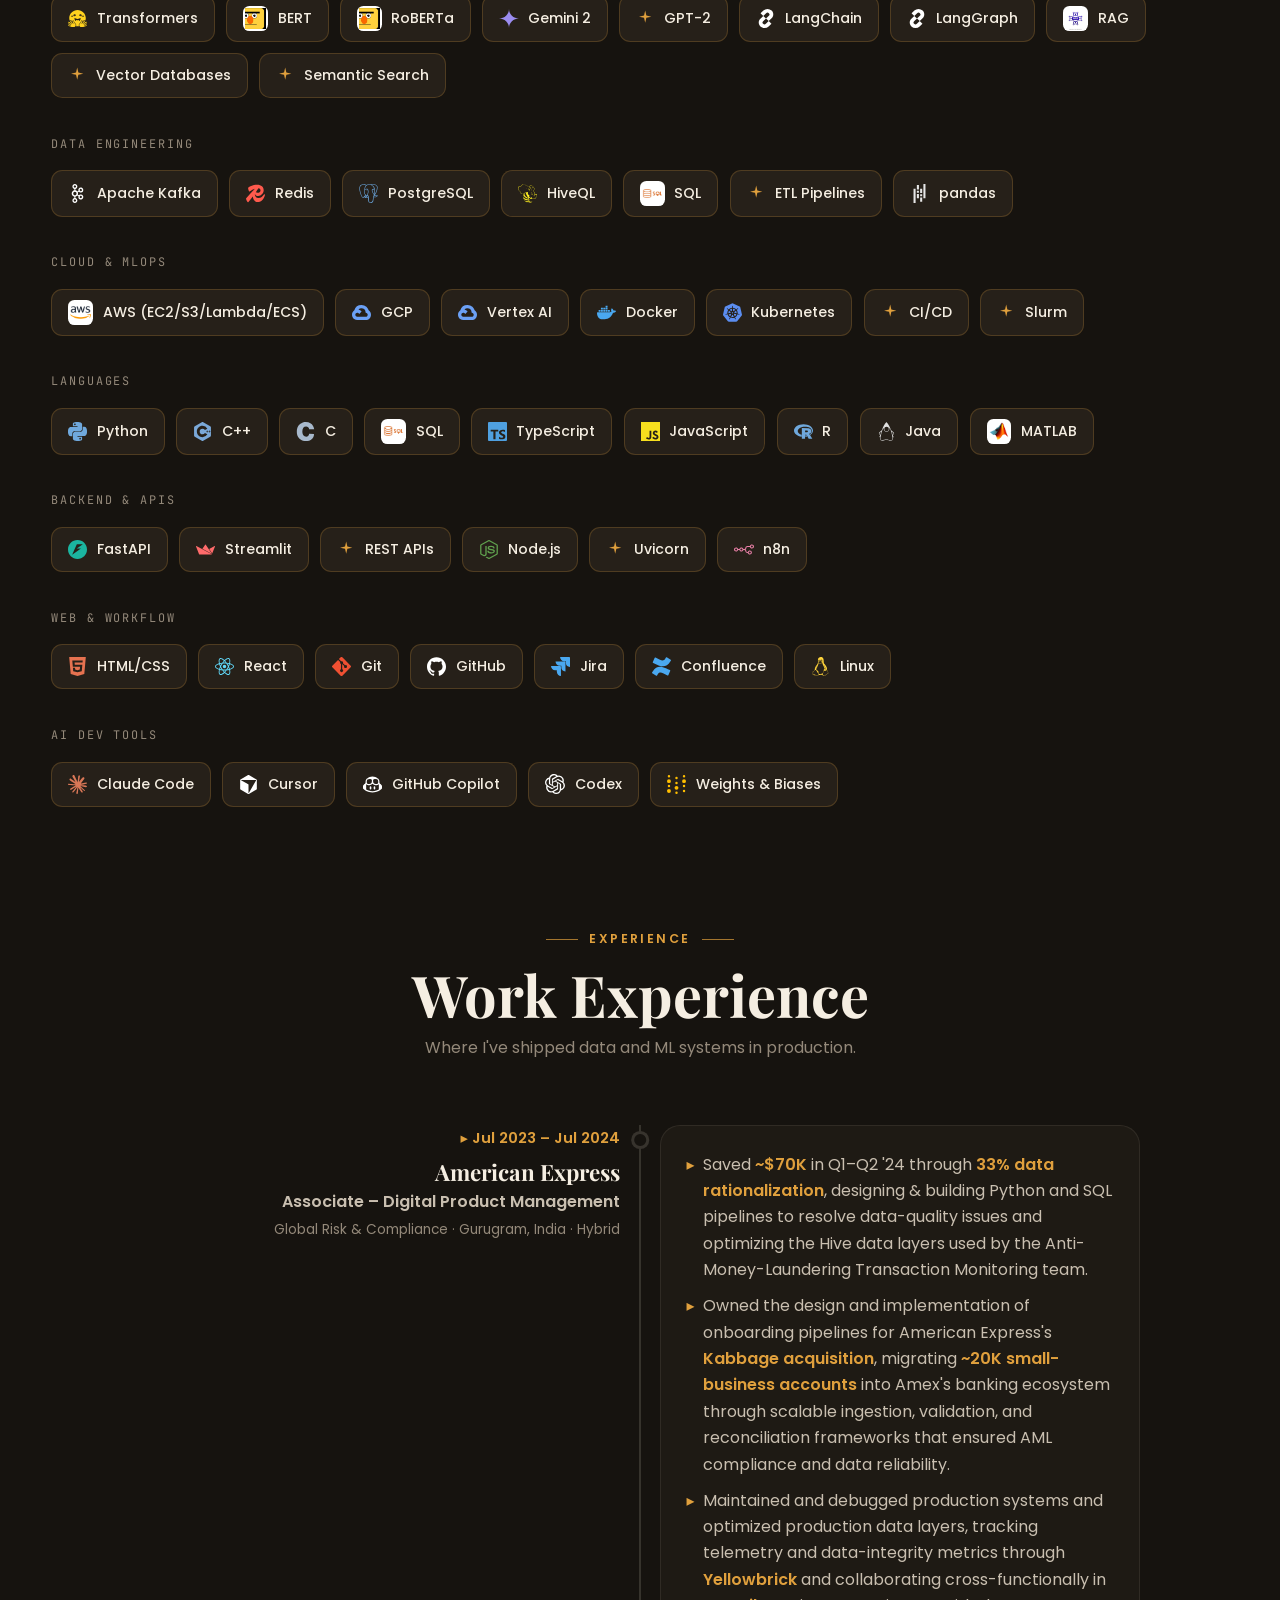
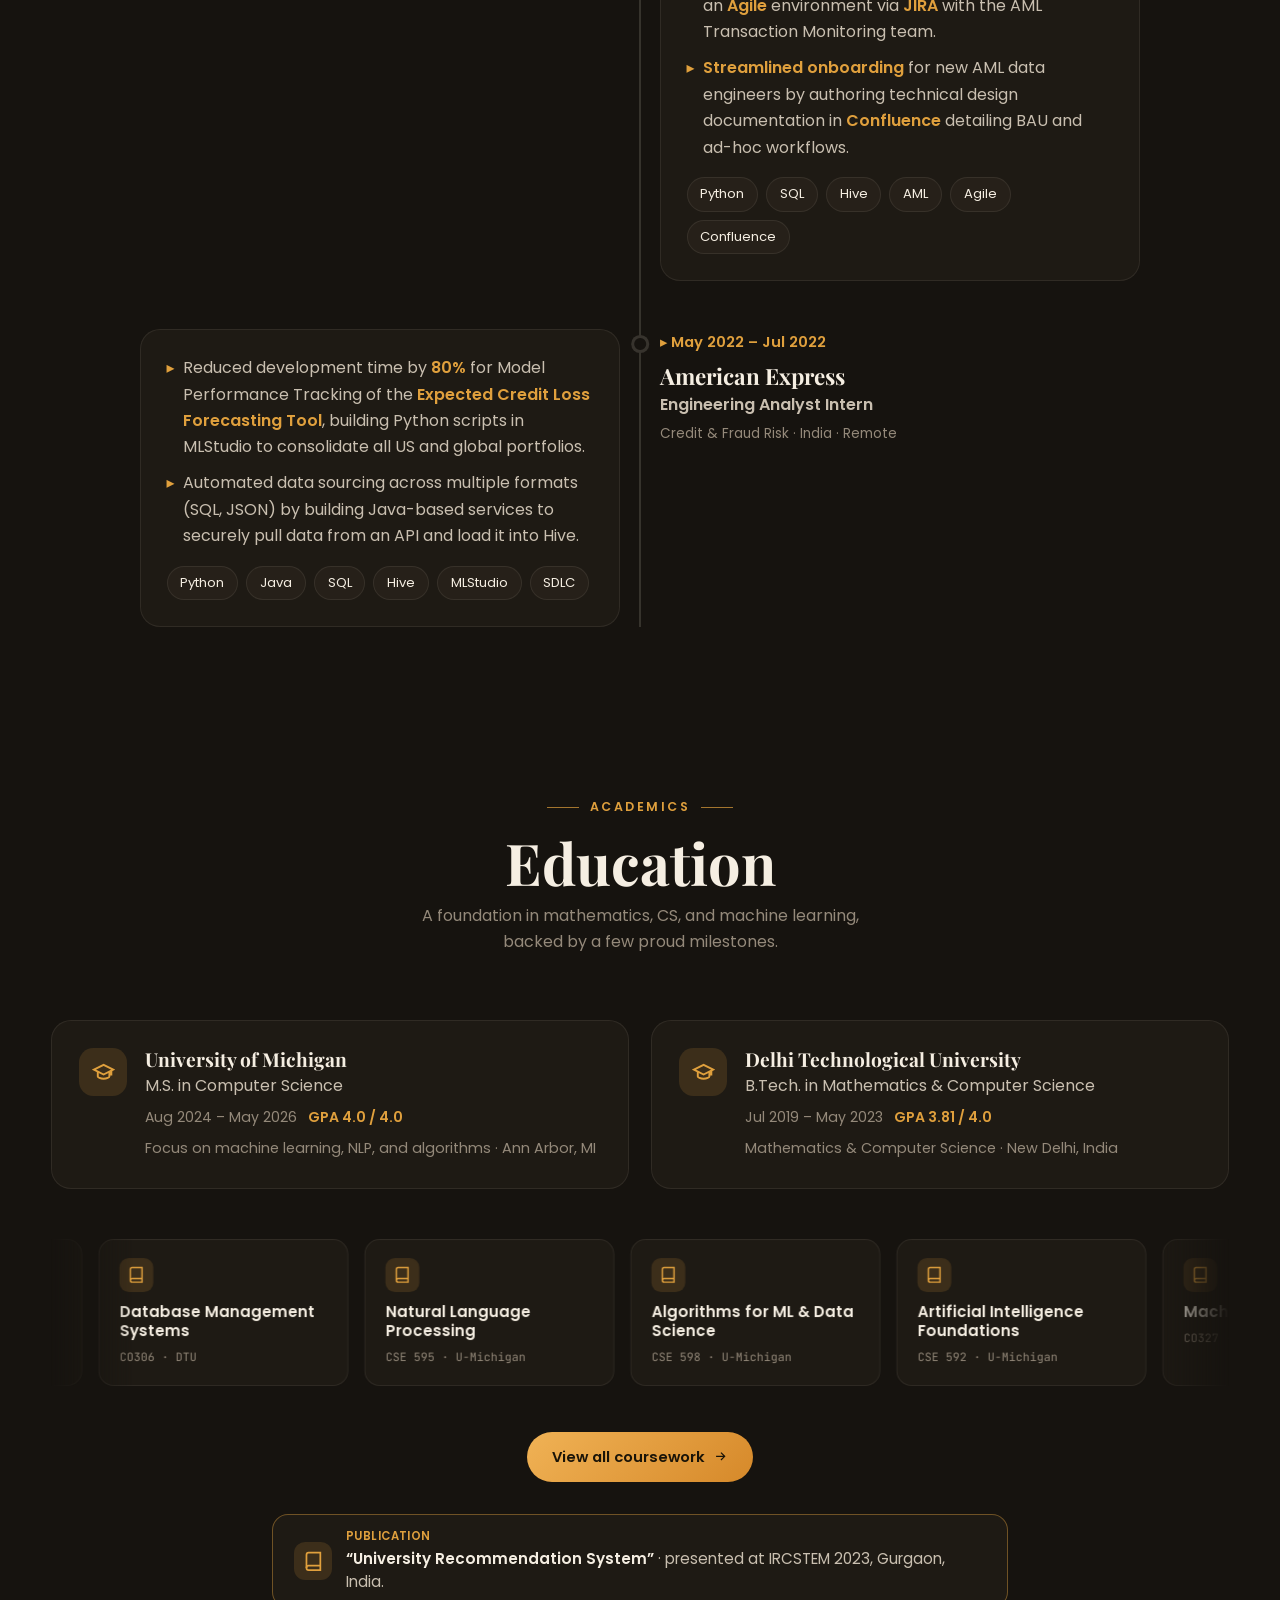
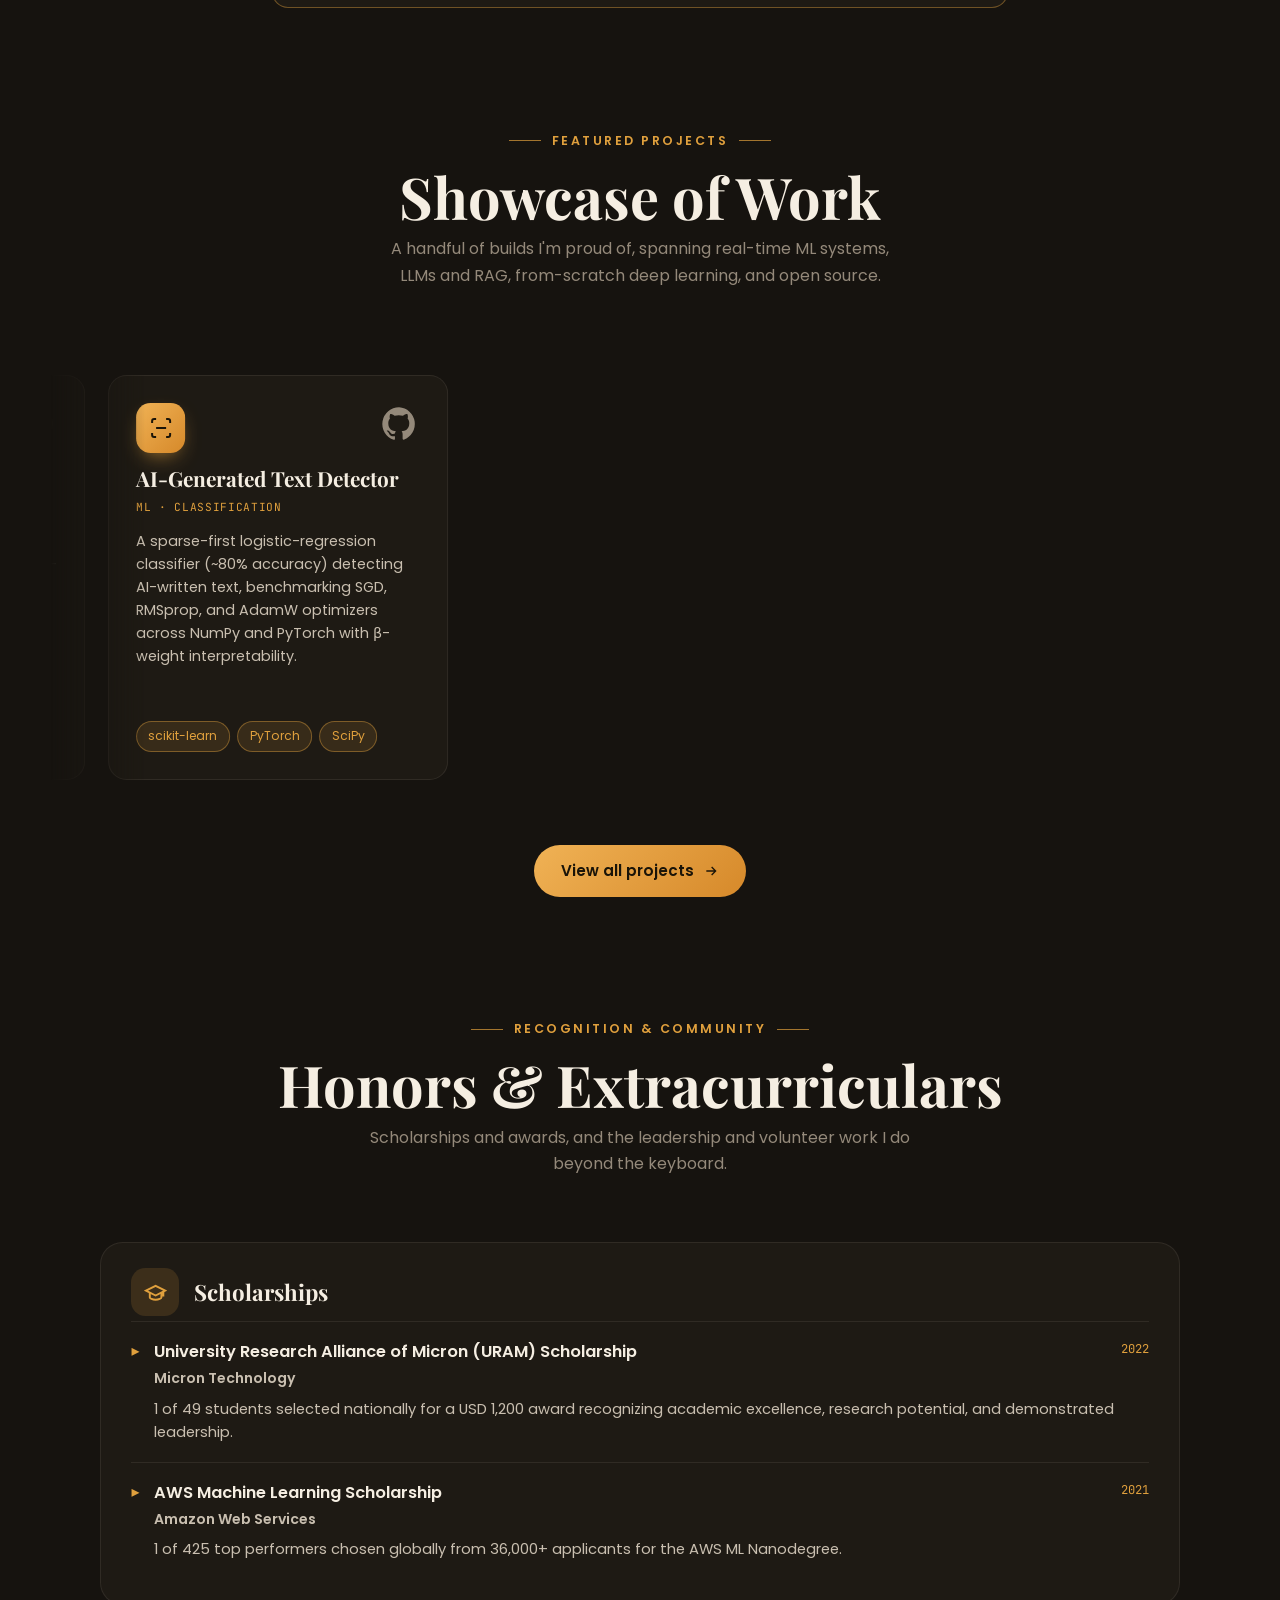
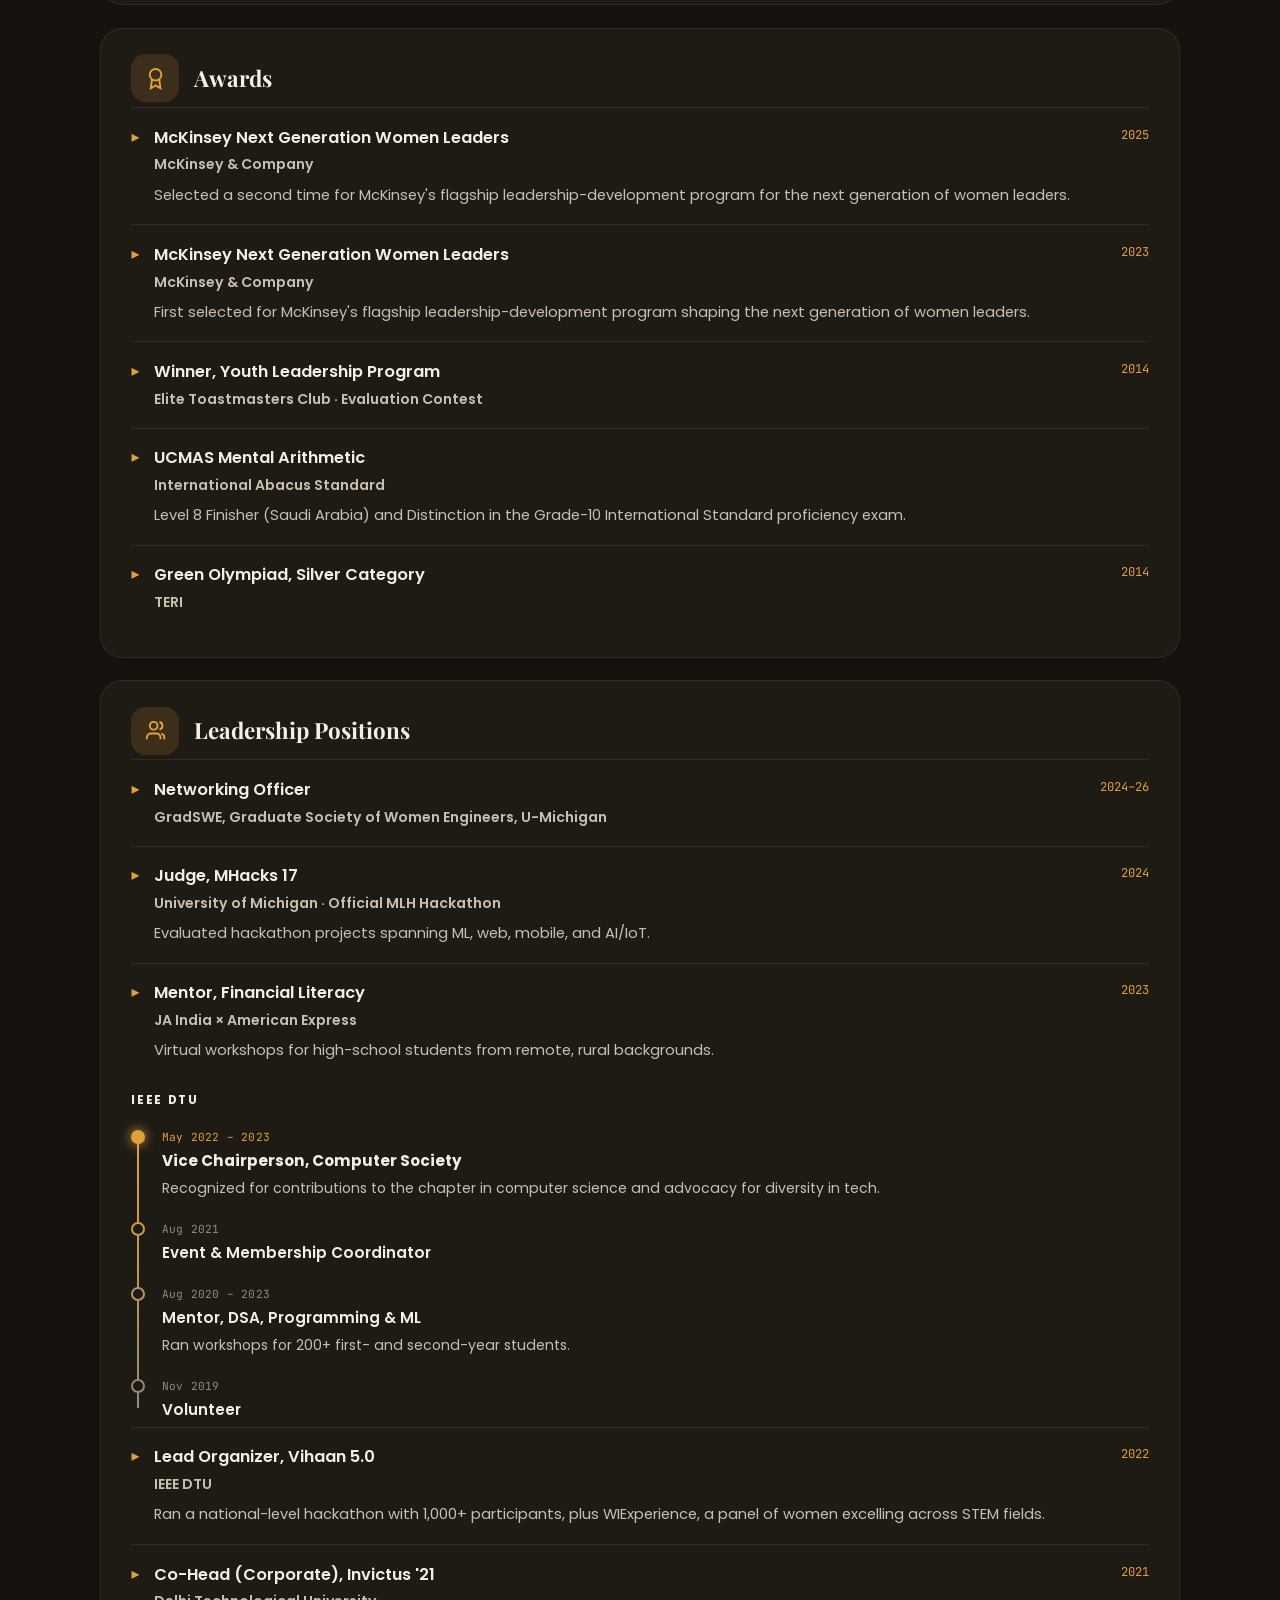
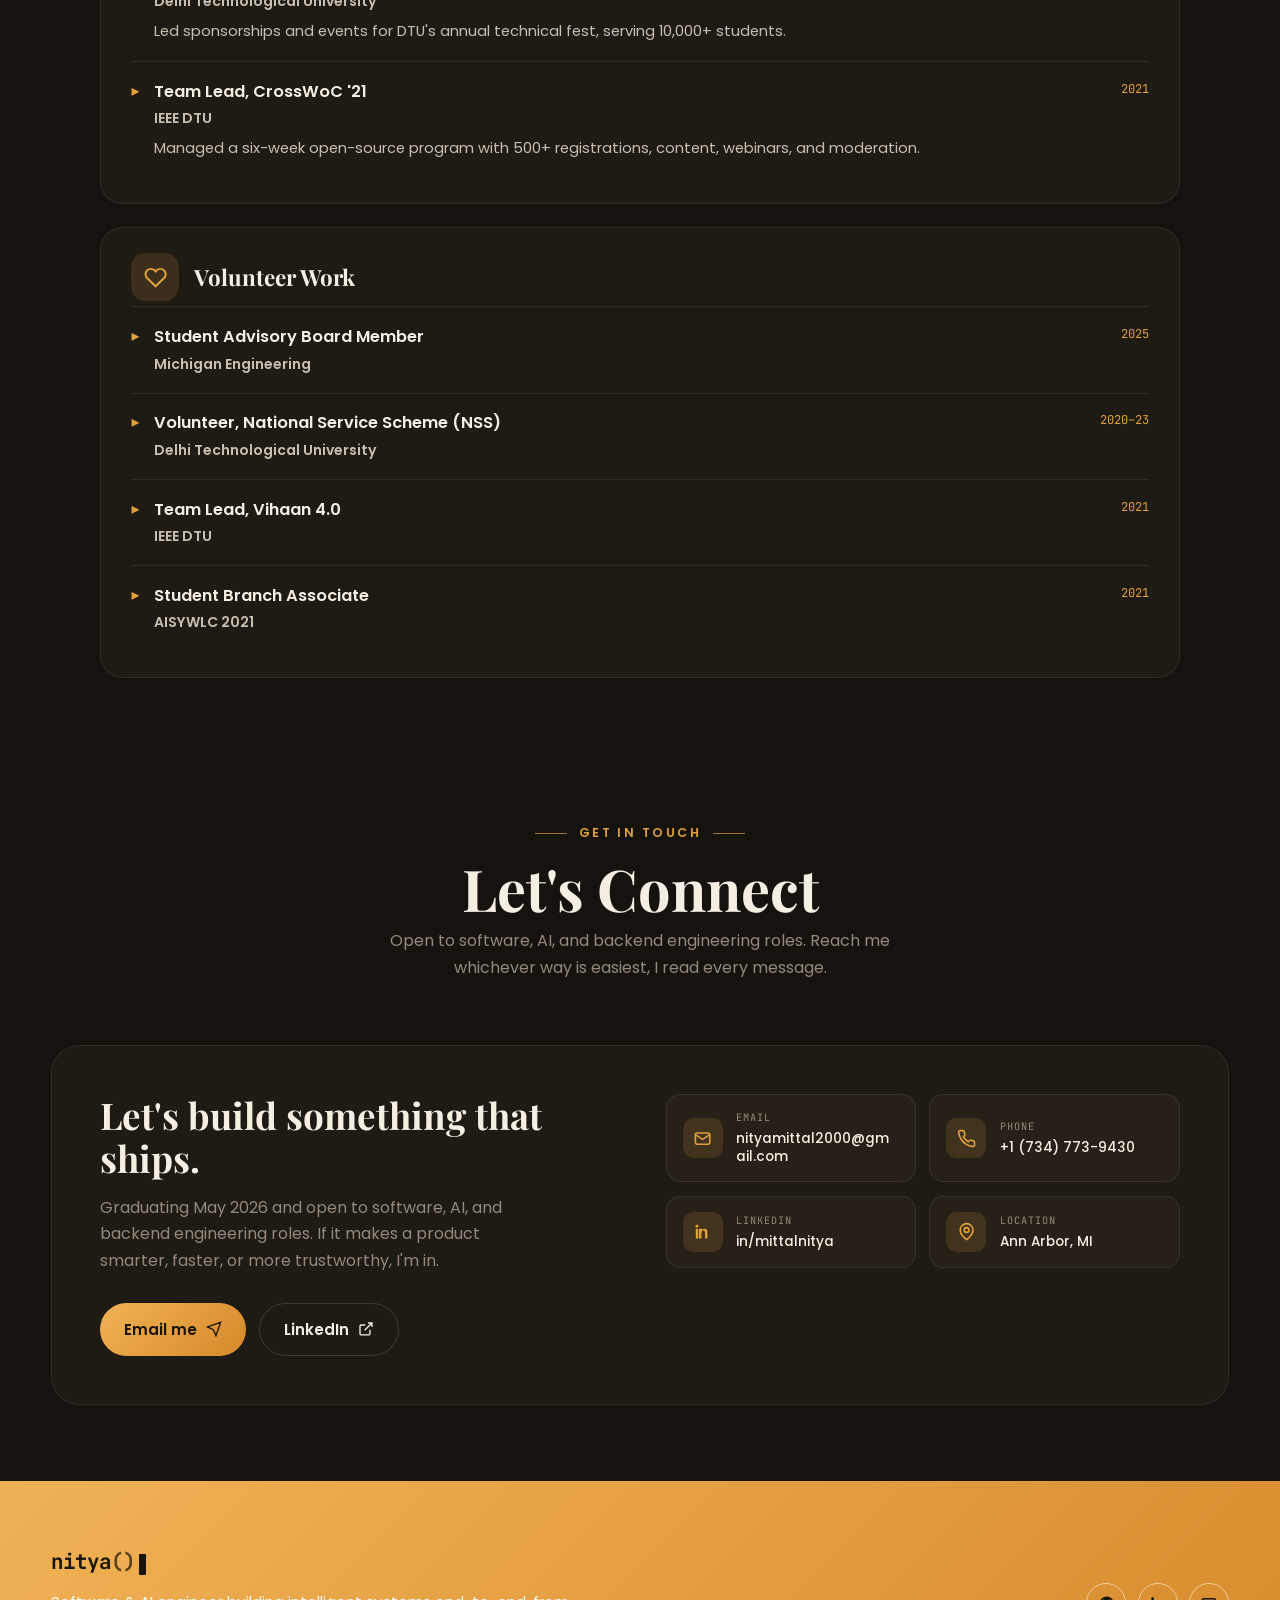
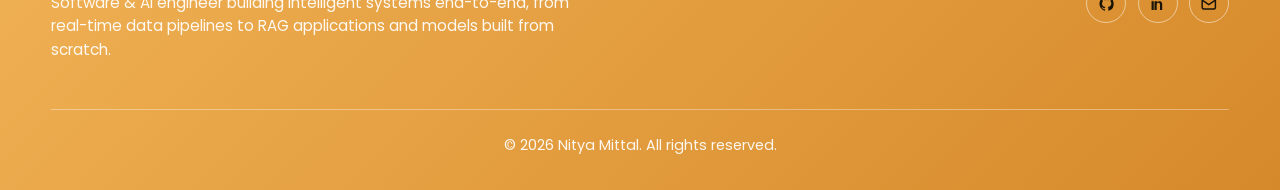
==== commit 2a0162e5: "Update index.html" ====
--- a/index.html
+++ b/index.html
@@ -113,7 +113,7 @@
           <h1 style="font-family:'Playfair Display',Georgia,serif;color:var(--fg);line-height:1.06;font-weight:800;font-size:clamp(3rem,8vw,5.6rem);margin:.4rem 0 .6rem">Nitya Mittal</h1>
           <p style="font-family:'Playfair Display',Georgia,serif;font-style:italic;color:var(--fg-muted);font-size:clamp(1.1rem,2.4vw,1.5rem);margin:0 0 1.1rem">Business Analyst / AI Engineer / Software Engineer</p>
           <div style="width:9rem;height:3px;border-radius:2px;background:var(--orange);margin-bottom:1.6rem"></div>
-          <p style="max-width:54ch;font-size:1.05rem;margin:0">I turn ambiguous business problems into systems that ship and build <span style="color:var(--orange)">backend systems and AI services</span> end-to-end, low-latency APIs, real-time data pipelines, and RAG applications grounded in truth. I care about software that ships, scales, and earns trust.</p>
+          <p style="max-width:54ch;font-size:1.05rem;margin:0">I turn <span style="color:var(--orange)">ambiguous business problems into systems that ship</span>  and build <span style="color:var(--orange)">backend systems and AI services</span> end-to-end, low-latency APIs, real-time data pipelines, and RAG applications grounded in truth. I care about software that ships, scales, and earns trust.</p>
           <div class="nm-c" style="display:flex;gap:.9rem;margin:2rem 0 1.6rem;flex-wrap:wrap">
             <a href="#nm-projects" style="display:inline-flex;align-items:center;gap:.55rem;border-radius:9999px;padding:.8rem 1.5rem;font-weight:600;font-size:.95rem;cursor:pointer;background:transparent;color:var(--fg);border:1px solid var(--border-strong);transition:transform .32s cubic-bezier(.16,1,.3,1),border-color .18s,color .18s" data-hover="border-color:var(--orange);color:var(--orange);transform:translateY(-2px)">View Projects<svg viewBox="0 0 24 24" fill="none" stroke="currentColor" stroke-width="2" style="width:1.05em;height:1.05em"><path d="M5 12h14M13 6l6 6-6 6"></path></svg></a>
             <a href="#nm-contact" style="display:inline-flex;align-items:center;gap:.55rem;border-radius:9999px;padding:.8rem 1.5rem;font-weight:600;font-size:.95rem;cursor:pointer;background:transparent;color:var(--fg);border:1px solid var(--border-strong);transition:transform .32s cubic-bezier(.16,1,.3,1),border-color .18s,color .18s" data-hover="border-color:var(--orange);color:var(--orange);transform:translateY(-2px)">Get in Touch</a>
